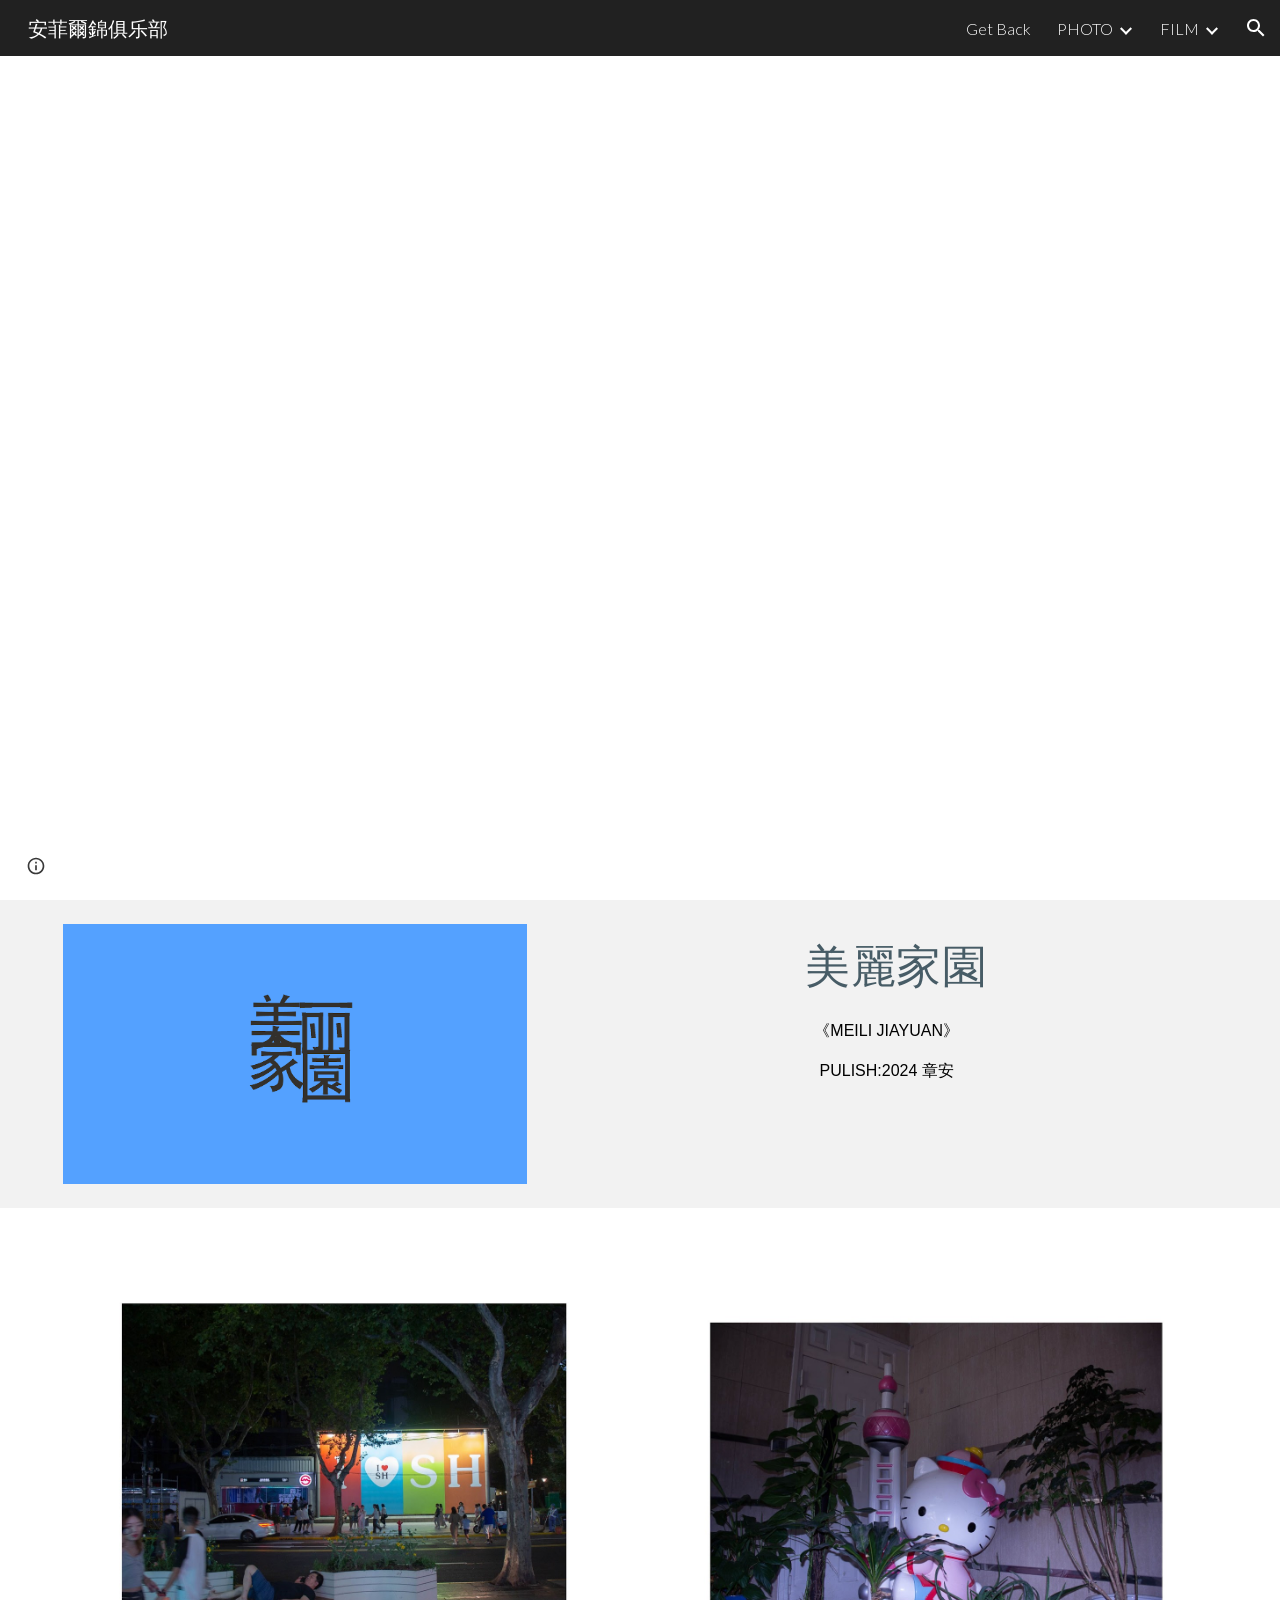
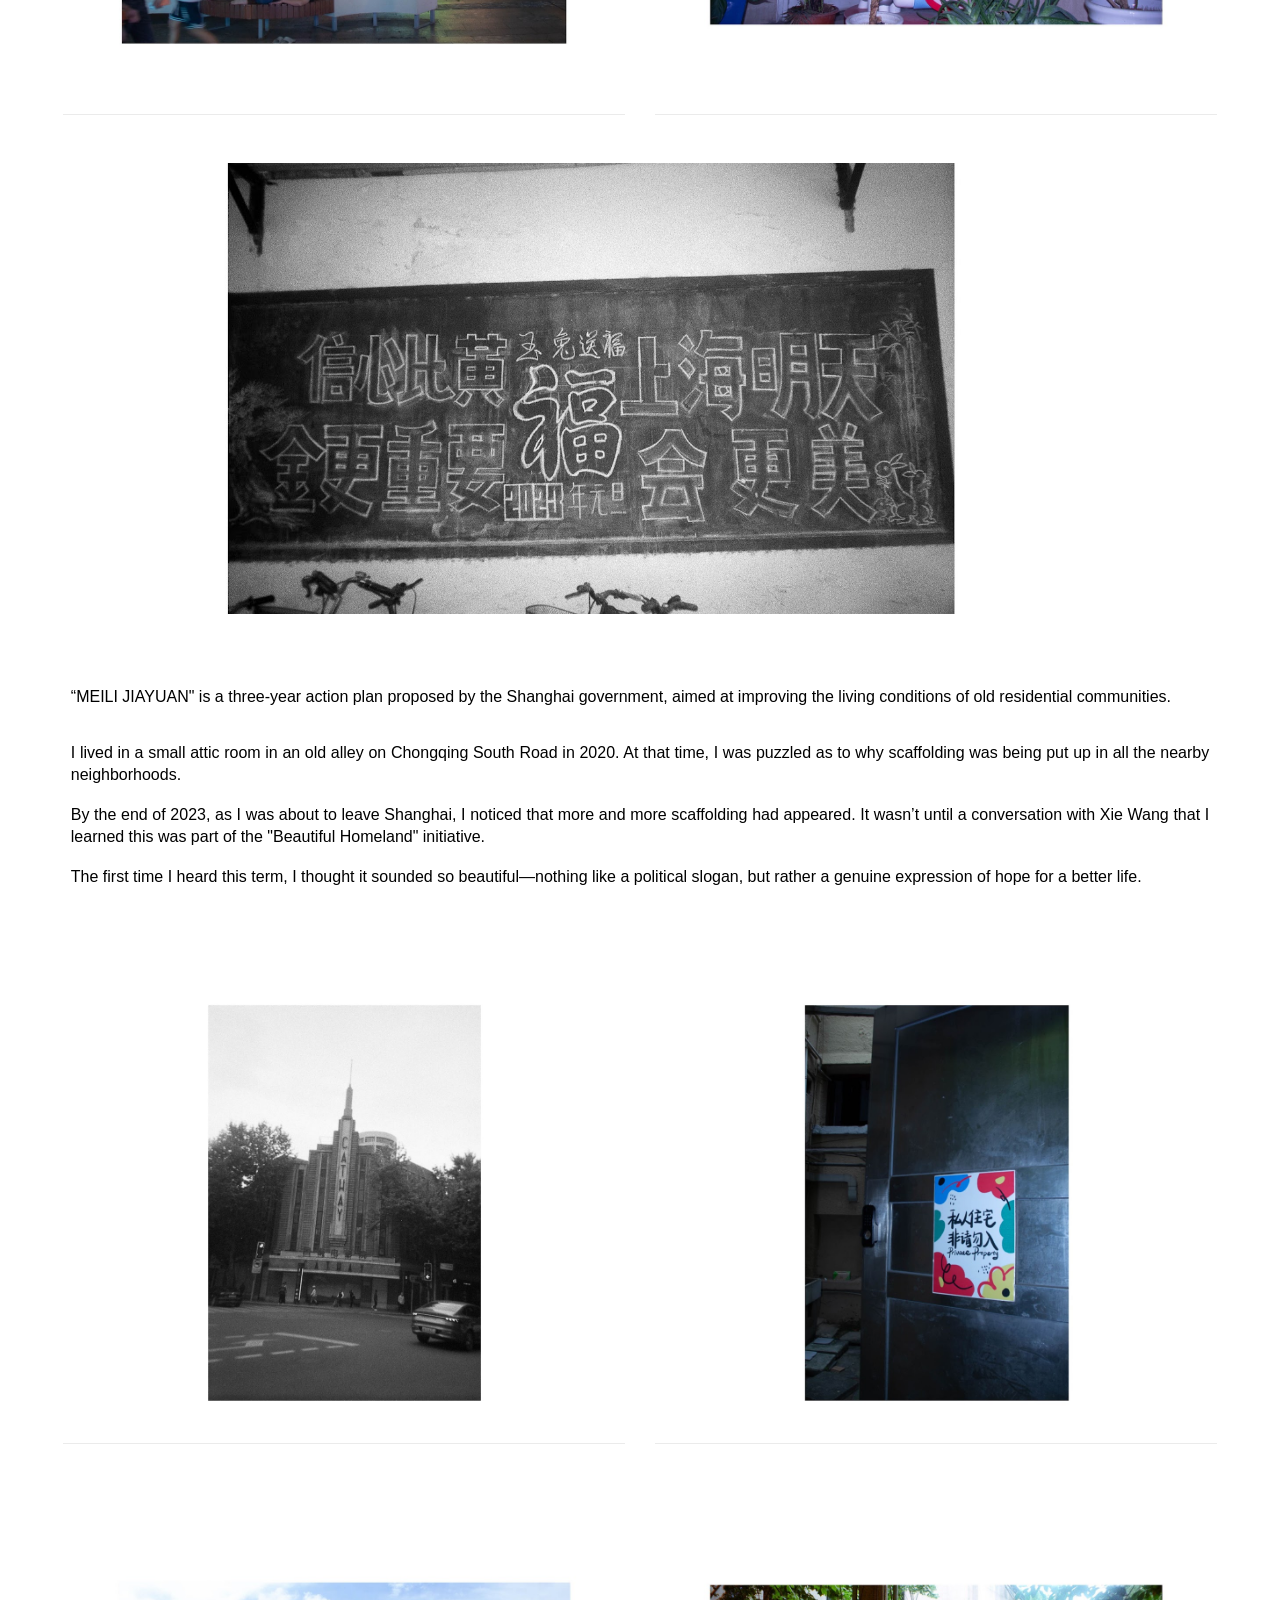
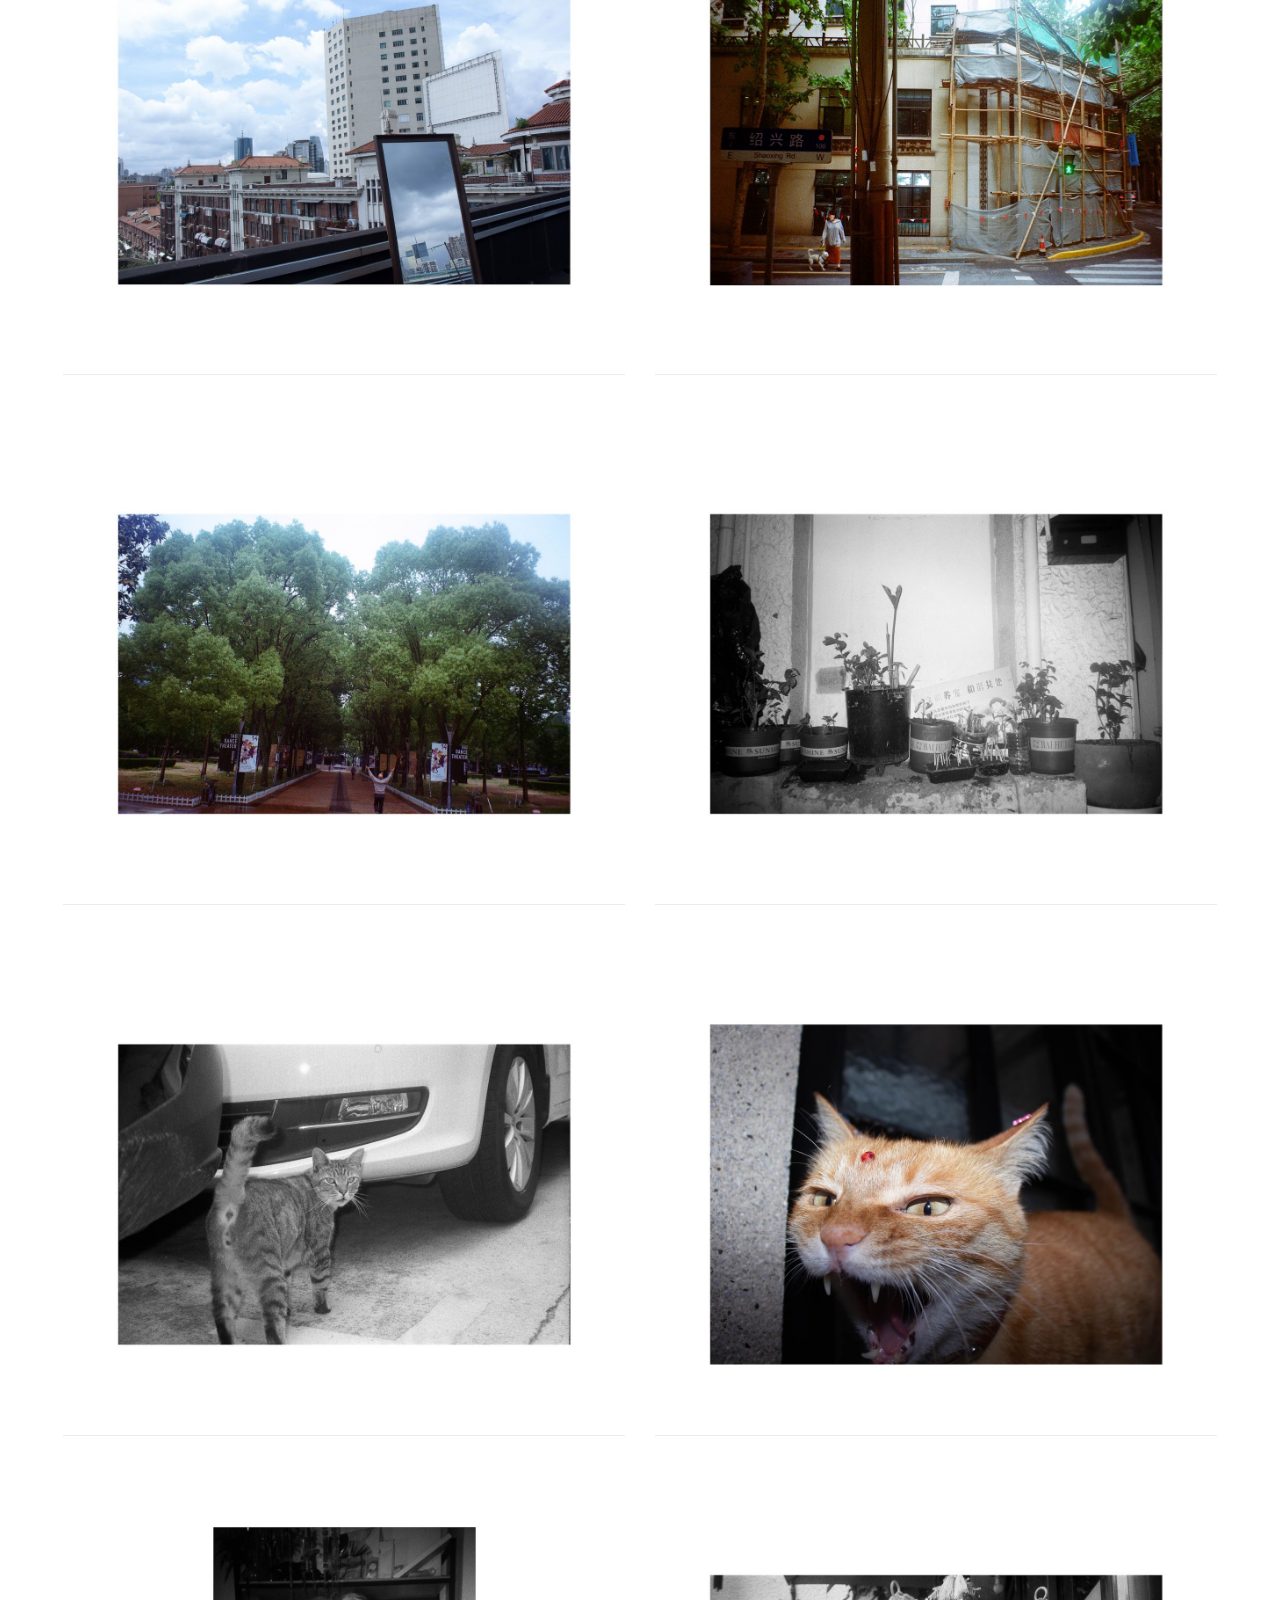
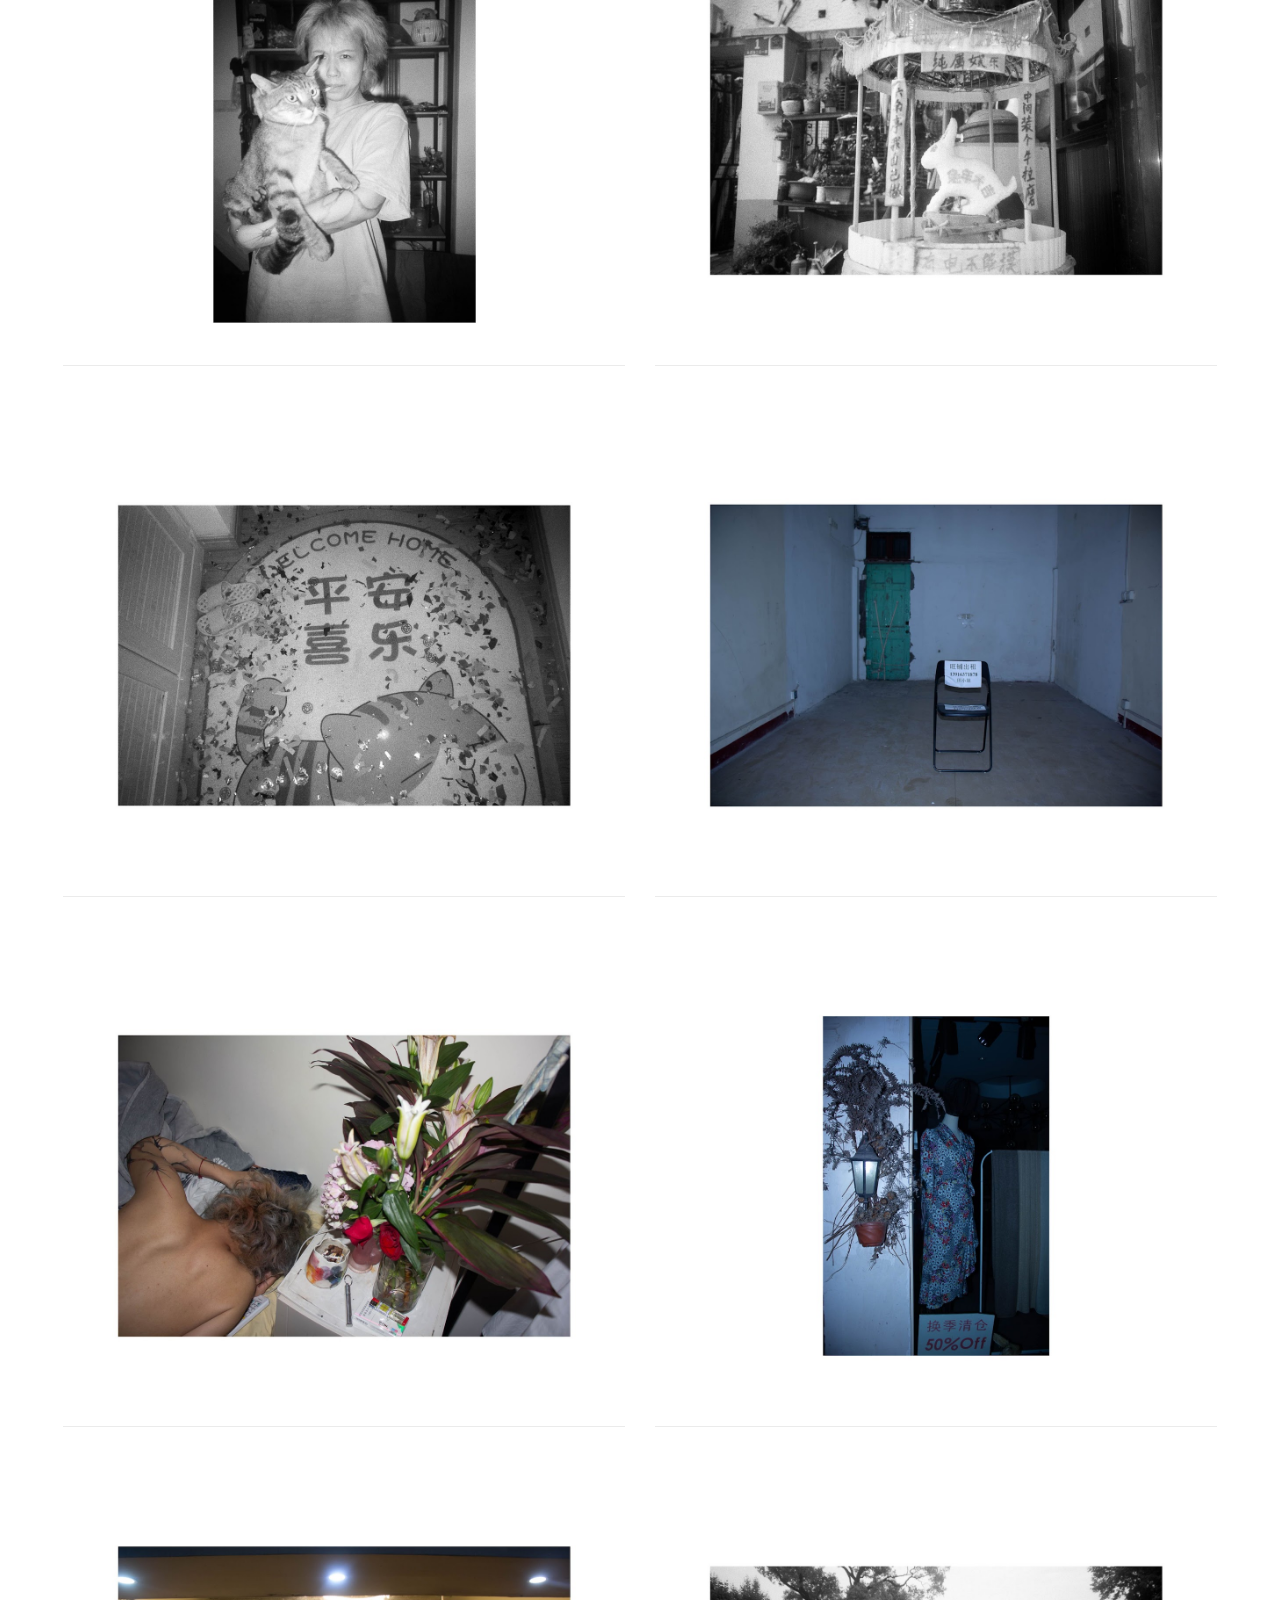
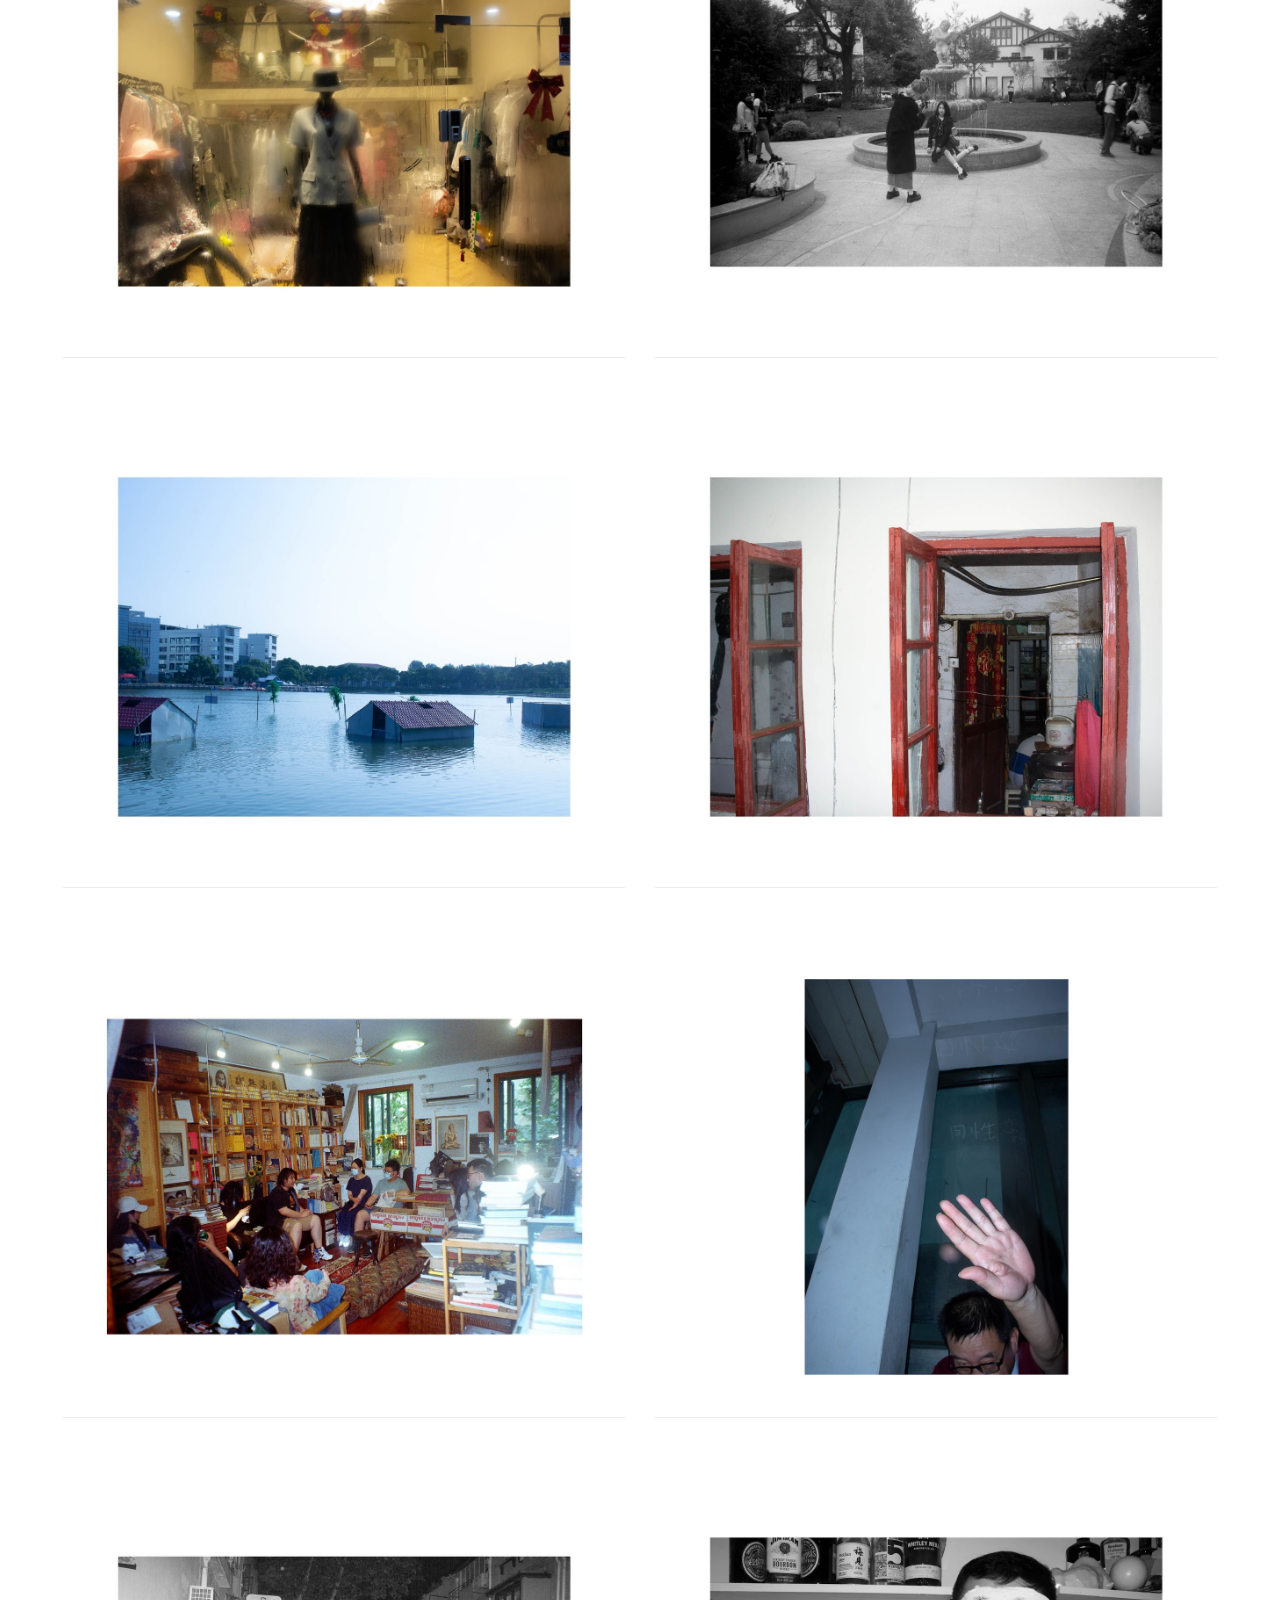
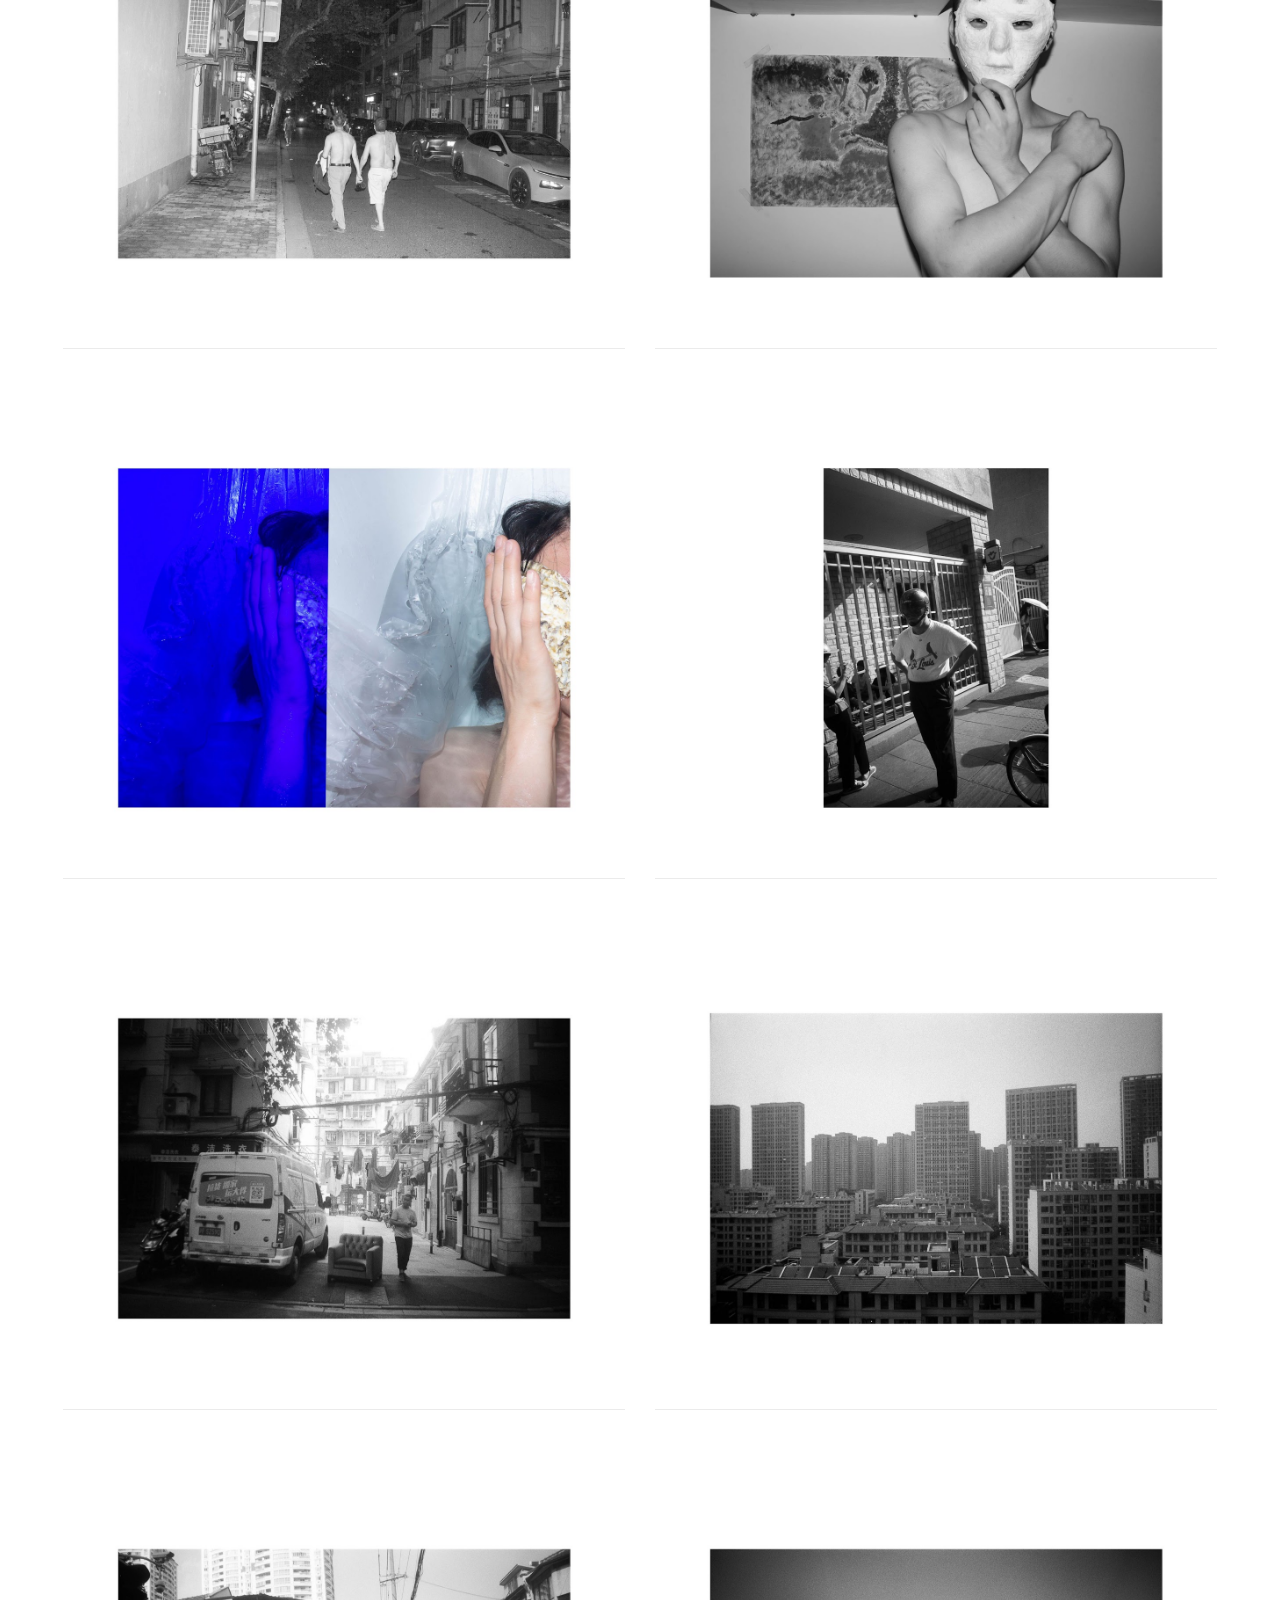
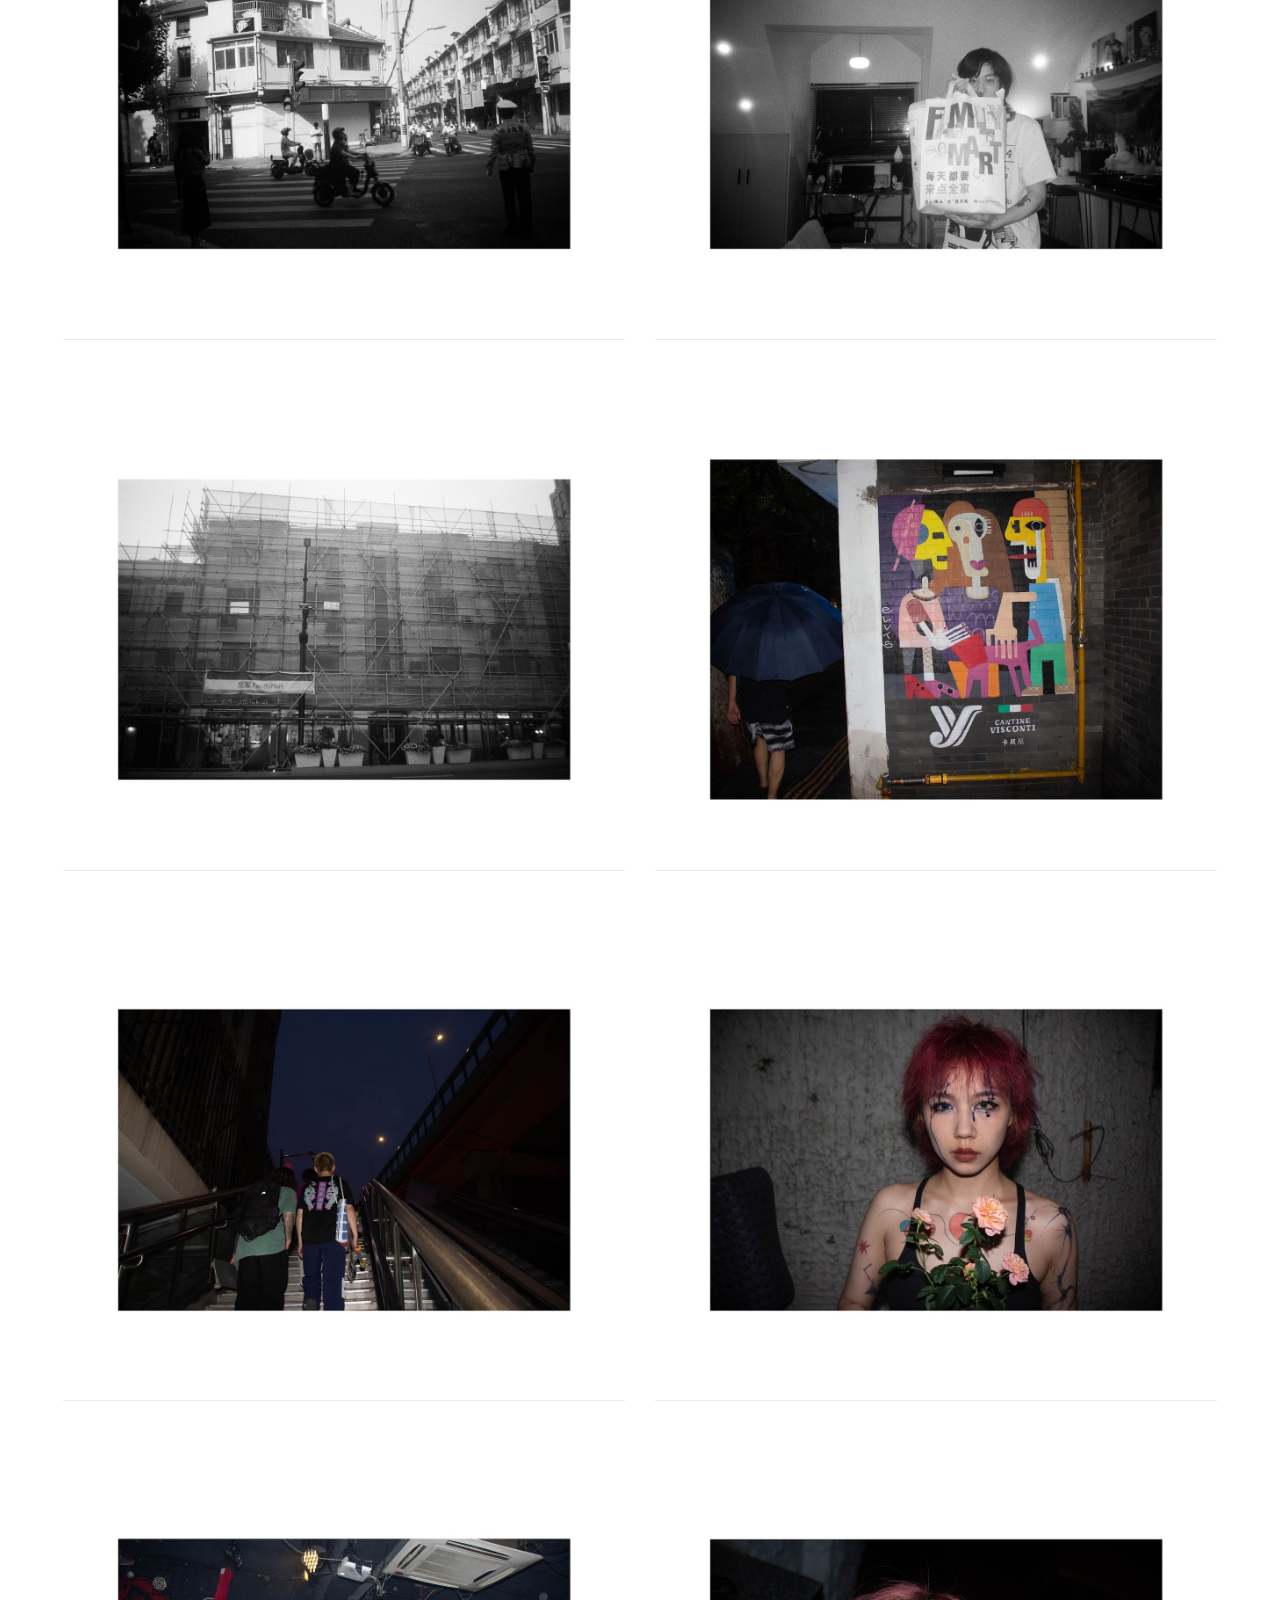
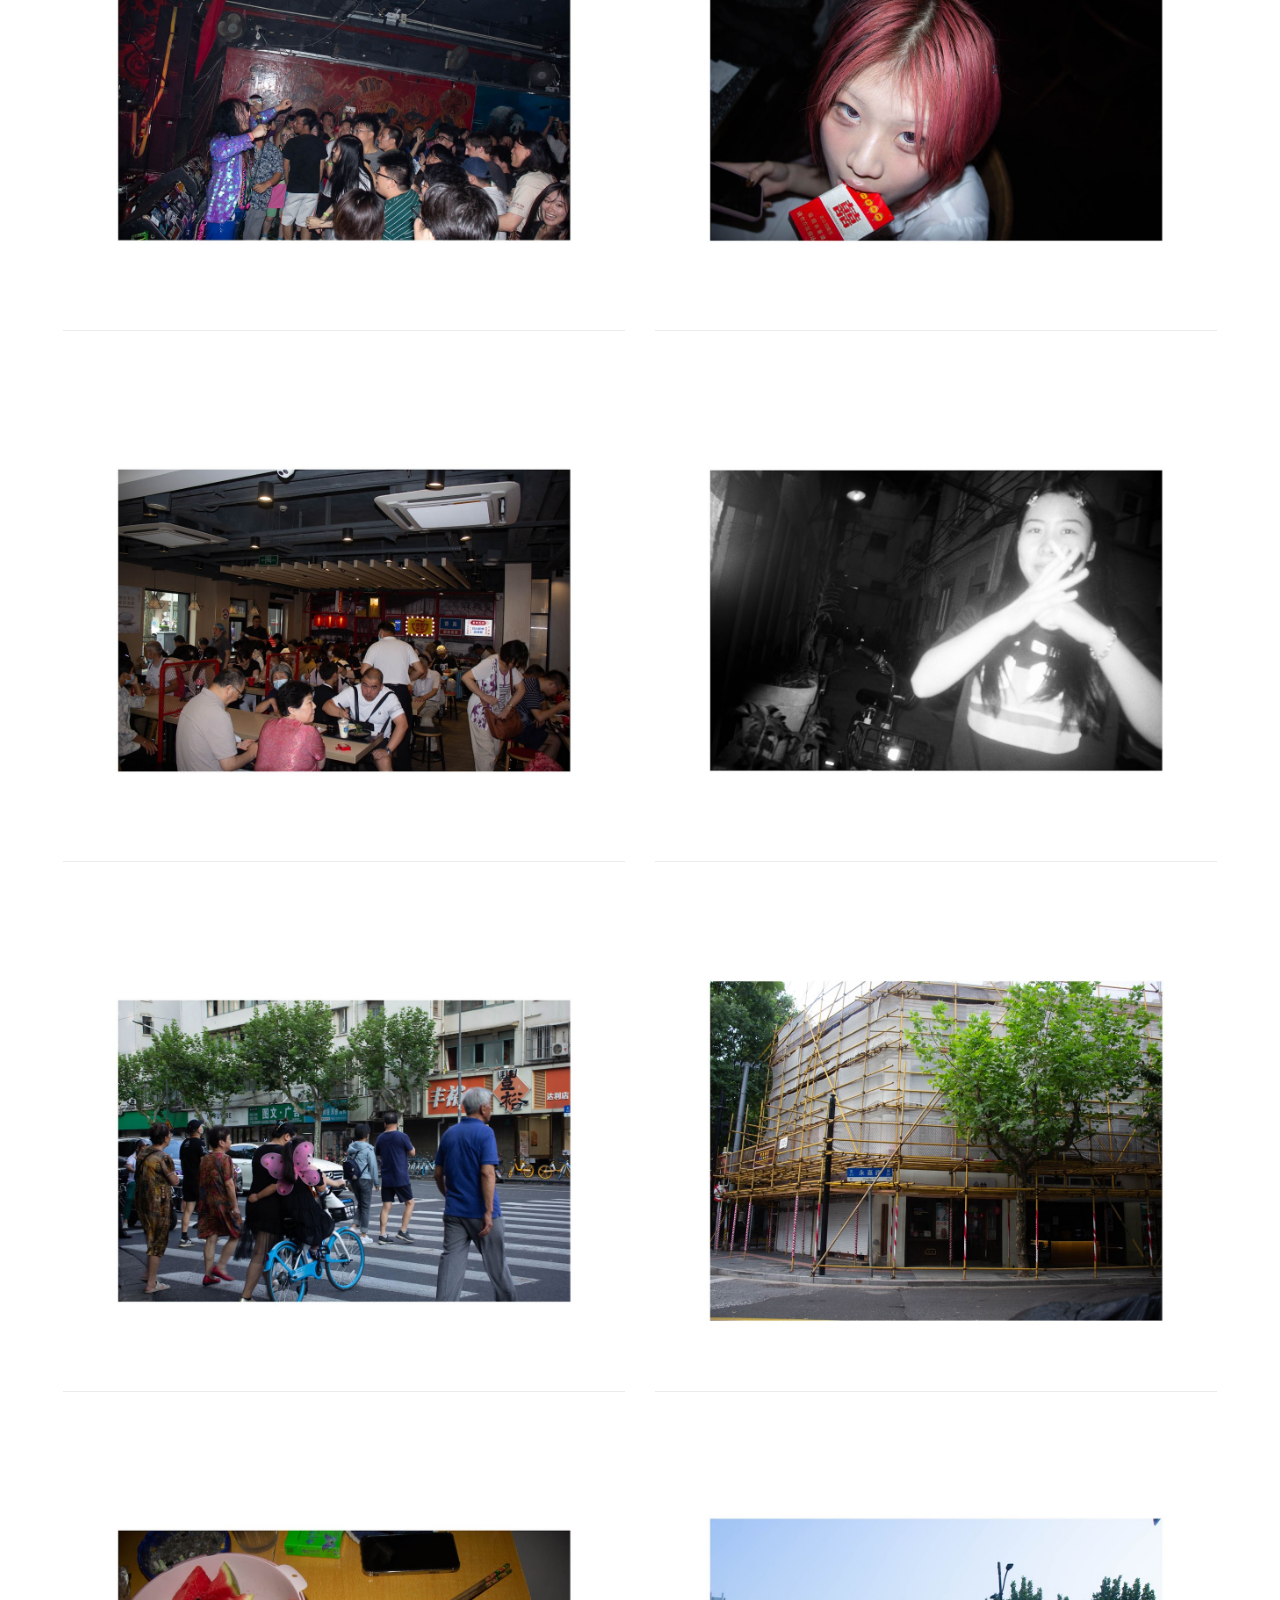
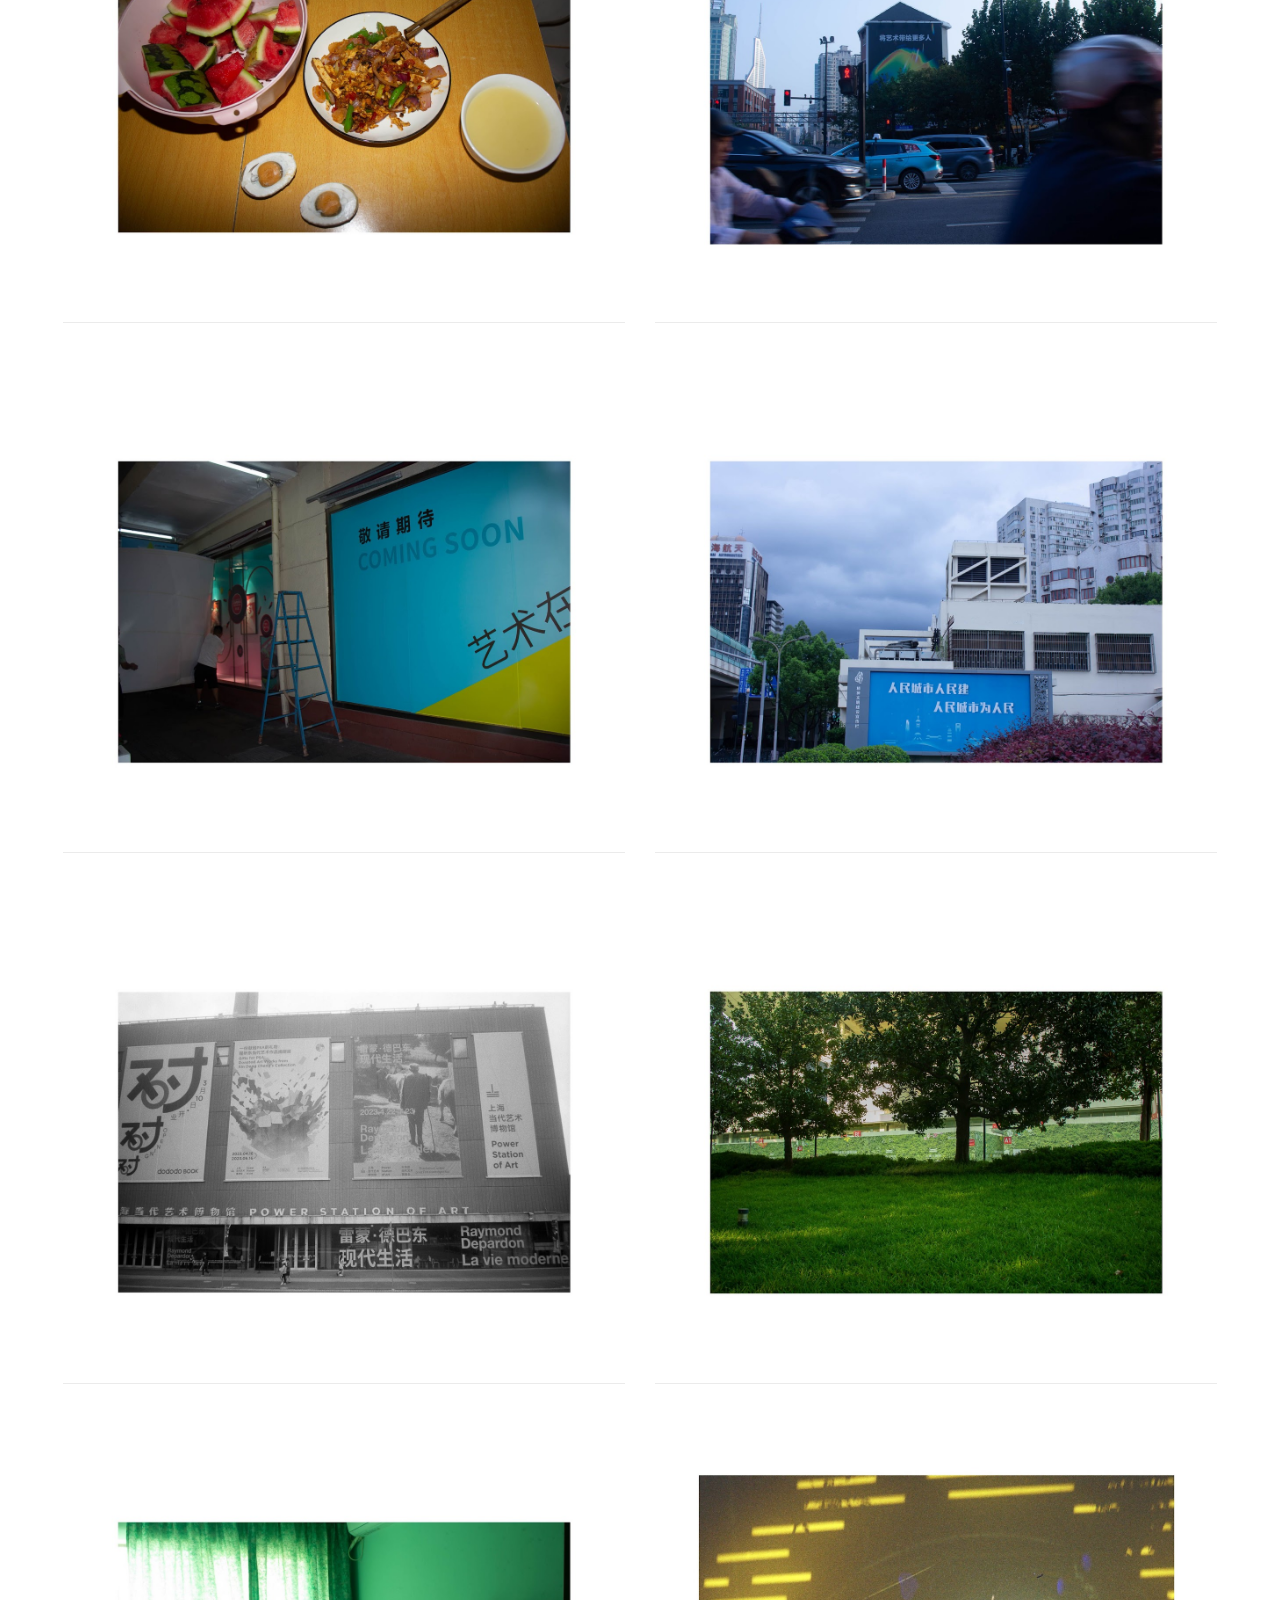
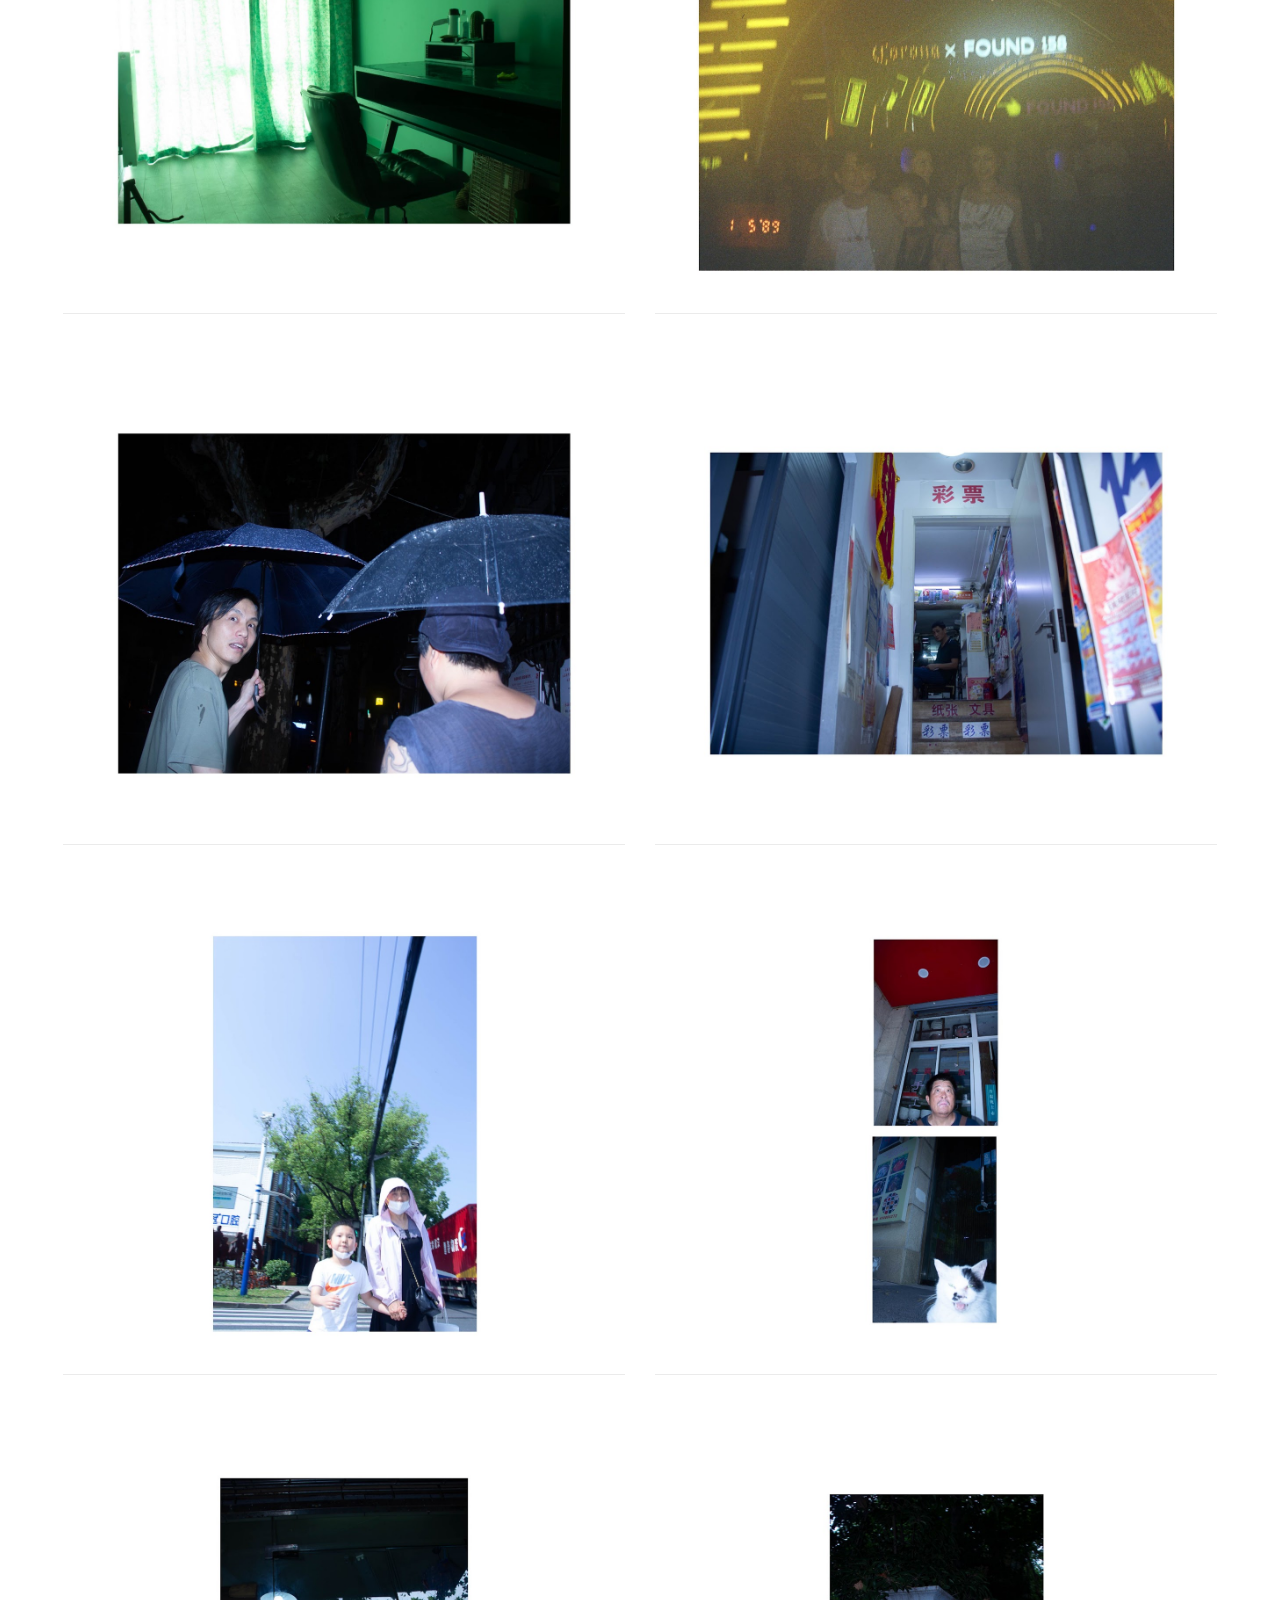
==== photo/meili-jiayuan/index.html @ 5bcd349c "修复 Pages 站内导航跳回旧站" ====
<!DOCTYPE html> <html lang=zh-CN itemscope itemtype=http://schema.org/WebPage data-immersive-translate-page-theme=light style><!--
 Page saved with SingleFile 
 url: https://www.anfilm.club/photo/meili-jiayuan 
 saved date: Thu Aug 20 2026 01:04:23 GMT+0800 (中国标准时间)
--><meta charset=utf-8><meta name=viewport content="width=device-width, initial-scale=1"><meta http-equiv=X-UA-Compatible content="IE=edge"><meta property=og:title content="安菲爾錦俱乐部 - MEILI JIAYUAN"><meta property=og:type content=website><meta property=og:url content=https://www.anfilm.club/photo/meili-jiayuan><meta property=og:description content="  美麗家園
"><meta itemprop=name content="安菲爾錦俱乐部 - MEILI JIAYUAN"><meta itemprop=description content="  美麗家園
"><meta itemprop=url content=https://www.anfilm.club/photo/meili-jiayuan><meta itemprop=thumbnailUrl content="https://lh3.googleusercontent.com/sitesv/[base64]w1280"><meta itemprop=image content="https://lh3.googleusercontent.com/sitesv/[base64]w1280"><meta itemprop=imageUrl content="https://lh3.googleusercontent.com/sitesv/[base64]w1280"><meta property=og:image content="https://lh3.googleusercontent.com/sitesv/[base64]w1280"><style>:root{--sf-img-17: url("assets/image-001-abdf126160b6.svg");--sf-img-19: url("assets/image-002-01525b8c39e8.gif");--sf-img-18: url("assets/image-003-7c32fdfeb51e.svg");--sf-img-13: url("assets/image-004-f206b4b1920a.png")}</style><style>@font-face{font-family:"Lato";font-style:italic;font-weight:300;src:url([data-uri])format("woff2");unicode-range:U+0000-00FF,U+0131,U+0152-0153,U+02BB-02BC,U+02C6,U+02DA,U+02DC,U+0304,U+0308,U+0329,U+2000-206F,U+20AC,U+2122,U+2191,U+2193,U+2212,U+2215,U+FEFF,U+FFFD}@font-face{font-family:"Lato";font-style:italic;font-weight:400;src:url([data-uri])format("woff2");unicode-range:U+0000-00FF,U+0131,U+0152-0153,U+02BB-02BC,U+02C6,U+02DA,U+02DC,U+0304,U+0308,U+0329,U+2000-206F,U+20AC,U+2122,U+2191,U+2193,U+2212,U+2215,U+FEFF,U+FFFD}@font-face{font-family:"Lato";font-style:italic;font-weight:700;src:url([data-uri])format("woff2");unicode-range:U+0000-00FF,U+0131,U+0152-0153,U+02BB-02BC,U+02C6,U+02DA,U+02DC,U+0304,U+0308,U+0329,U+2000-206F,U+20AC,U+2122,U+2191,U+2193,U+2212,U+2215,U+FEFF,U+FFFD}@font-face{font-family:"Lato";font-style:normal;font-weight:300;src:url([data-uri])format("woff2");unicode-range:U+0000-00FF,U+0131,U+0152-0153,U+02BB-02BC,U+02C6,U+02DA,U+02DC,U+0304,U+0308,U+0329,U+2000-206F,U+20AC,U+2122,U+2191,U+2193,U+2212,U+2215,U+FEFF,U+FFFD}@font-face{font-family:"Lato";font-style:normal;font-weight:400;src:url([data-uri])format("woff2");unicode-range:U+0000-00FF,U+0131,U+0152-0153,U+02BB-02BC,U+02C6,U+02DA,U+02DC,U+0304,U+0308,U+0329,U+2000-206F,U+20AC,U+2122,U+2191,U+2193,U+2212,U+2215,U+FEFF,U+FFFD}@font-face{font-family:"Lato";font-style:normal;font-weight:700;src:url([data-uri])format("woff2");unicode-range:U+0000-00FF,U+0131,U+0152-0153,U+02BB-02BC,U+02C6,U+02DA,U+02DC,U+0304,U+0308,U+0329,U+2000-206F,U+20AC,U+2122,U+2191,U+2193,U+2212,U+2215,U+FEFF,U+FFFD}</style><style>@font-face{font-family:"Google Sans";font-style:normal;font-weight:400;src:url([data-uri])format("woff2");unicode-range:U+0001-000C,U+000E-001F,U+007F-009F,U+20DD-20E0,U+20E2-20E4,U+2150-218F,U+2190,U+2192,U+2194-2199,U+21AF,U+21E6-21F0,U+21F3,U+2218-2219,U+2299,U+22C4-22C6,U+2300-243F,U+2440-244A,U+2460-24FF,U+25A0-27BF,U+2800-28FF,U+2921-2922,U+2981,U+29BF,U+29EB,U+2B00-2BFF,U+4DC0-4DFF,U+FFF9-FFFB,U+10140-1018E,U+10190-1019C,U+101A0,U+101D0-101FD,U+102E0-102FB,U+10E60-10E7E,U+1D2C0-1D2D3,U+1D2E0-1D37F,U+1F000-1F0FF,U+1F100-1F1AD,U+1F1E6-1F1FF,U+1F30D-1F30F,U+1F315,U+1F31C,U+1F31E,U+1F320-1F32C,U+1F336,U+1F378,U+1F37D,U+1F382,U+1F393-1F39F,U+1F3A7-1F3A8,U+1F3AC-1F3AF,U+1F3C2,U+1F3C4-1F3C6,U+1F3CA-1F3CE,U+1F3D4-1F3E0,U+1F3ED,U+1F3F1-1F3F3,U+1F3F5-1F3F7,U+1F408,U+1F415,U+1F41F,U+1F426,U+1F43F,U+1F441-1F442,U+1F444,U+1F446-1F449,U+1F44C-1F44E,U+1F453,U+1F46A,U+1F47D,U+1F4A3,U+1F4B0,U+1F4B3,U+1F4B9,U+1F4BB,U+1F4BF,U+1F4C8-1F4CB,U+1F4D6,U+1F4DA,U+1F4DF,U+1F4E3-1F4E6,U+1F4EA-1F4ED,U+1F4F7,U+1F4F9-1F4FB,U+1F4FD-1F4FE,U+1F503,U+1F507-1F50B,U+1F50D,U+1F512-1F513,U+1F53E-1F54A,U+1F54F-1F5FA,U+1F610,U+1F650-1F67F,U+1F687,U+1F68D,U+1F691,U+1F694,U+1F698,U+1F6AD,U+1F6B2,U+1F6B9-1F6BA,U+1F6BC,U+1F6C6-1F6CF,U+1F6D3-1F6D7,U+1F6E0-1F6EA,U+1F6F0-1F6F3,U+1F6F7-1F6FC,U+1F700-1F7FF,U+1F800-1F80B,U+1F810-1F847,U+1F850-1F859,U+1F860-1F887,U+1F890-1F8AD,U+1F8B0-1F8BB,U+1F8C0-1F8C1,U+1F900-1F90B,U+1F93B,U+1F946,U+1F984,U+1F996,U+1F9E9,U+1FA00-1FA6F,U+1FA70-1FA7C,U+1FA80-1FA89,U+1FA8F-1FAC6,U+1FACE-1FADC,U+1FADF-1FAE9,U+1FAF0-1FAF8,U+1FB00-1FBFF}@font-face{font-family:"Google Sans";font-style:normal;font-weight:400;src:url([data-uri])format("woff2");unicode-range:U+0000-00FF,U+0131,U+0152-0153,U+02BB-02BC,U+02C6,U+02DA,U+02DC,U+0304,U+0308,U+0329,U+2000-206F,U+20AC,U+2122,U+2191,U+2193,U+2212,U+2215,U+FEFF,U+FFFD}@font-face{font-family:"Google Sans";font-style:normal;font-weight:500;src:url([data-uri])format("woff2");unicode-range:U+0001-000C,U+000E-001F,U+007F-009F,U+20DD-20E0,U+20E2-20E4,U+2150-218F,U+2190,U+2192,U+2194-2199,U+21AF,U+21E6-21F0,U+21F3,U+2218-2219,U+2299,U+22C4-22C6,U+2300-243F,U+2440-244A,U+2460-24FF,U+25A0-27BF,U+2800-28FF,U+2921-2922,U+2981,U+29BF,U+29EB,U+2B00-2BFF,U+4DC0-4DFF,U+FFF9-FFFB,U+10140-1018E,U+10190-1019C,U+101A0,U+101D0-101FD,U+102E0-102FB,U+10E60-10E7E,U+1D2C0-1D2D3,U+1D2E0-1D37F,U+1F000-1F0FF,U+1F100-1F1AD,U+1F1E6-1F1FF,U+1F30D-1F30F,U+1F315,U+1F31C,U+1F31E,U+1F320-1F32C,U+1F336,U+1F378,U+1F37D,U+1F382,U+1F393-1F39F,U+1F3A7-1F3A8,U+1F3AC-1F3AF,U+1F3C2,U+1F3C4-1F3C6,U+1F3CA-1F3CE,U+1F3D4-1F3E0,U+1F3ED,U+1F3F1-1F3F3,U+1F3F5-1F3F7,U+1F408,U+1F415,U+1F41F,U+1F426,U+1F43F,U+1F441-1F442,U+1F444,U+1F446-1F449,U+1F44C-1F44E,U+1F453,U+1F46A,U+1F47D,U+1F4A3,U+1F4B0,U+1F4B3,U+1F4B9,U+1F4BB,U+1F4BF,U+1F4C8-1F4CB,U+1F4D6,U+1F4DA,U+1F4DF,U+1F4E3-1F4E6,U+1F4EA-1F4ED,U+1F4F7,U+1F4F9-1F4FB,U+1F4FD-1F4FE,U+1F503,U+1F507-1F50B,U+1F50D,U+1F512-1F513,U+1F53E-1F54A,U+1F54F-1F5FA,U+1F610,U+1F650-1F67F,U+1F687,U+1F68D,U+1F691,U+1F694,U+1F698,U+1F6AD,U+1F6B2,U+1F6B9-1F6BA,U+1F6BC,U+1F6C6-1F6CF,U+1F6D3-1F6D7,U+1F6E0-1F6EA,U+1F6F0-1F6F3,U+1F6F7-1F6FC,U+1F700-1F7FF,U+1F800-1F80B,U+1F810-1F847,U+1F850-1F859,U+1F860-1F887,U+1F890-1F8AD,U+1F8B0-1F8BB,U+1F8C0-1F8C1,U+1F900-1F90B,U+1F93B,U+1F946,U+1F984,U+1F996,U+1F9E9,U+1FA00-1FA6F,U+1FA70-1FA7C,U+1FA80-1FA89,U+1FA8F-1FAC6,U+1FACE-1FADC,U+1FADF-1FAE9,U+1FAF0-1FAF8,U+1FB00-1FBFF}@font-face{font-family:"Google Sans";font-style:normal;font-weight:500;src:url([data-uri])format("woff2");unicode-range:U+0000-00FF,U+0131,U+0152-0153,U+02BB-02BC,U+02C6,U+02DA,U+02DC,U+0304,U+0308,U+0329,U+2000-206F,U+20AC,U+2122,U+2191,U+2193,U+2212,U+2215,U+FEFF,U+FFFD}@font-face{font-family:"Roboto";font-style:normal;font-weight:300;font-stretch:100%;src:url([data-uri])format("woff2");unicode-range:U+0001-000C,U+000E-001F,U+007F-009F,U+20DD-20E0,U+20E2-20E4,U+2150-218F,U+2190,U+2192,U+2194-2199,U+21AF,U+21E6-21F0,U+21F3,U+2218-2219,U+2299,U+22C4-22C6,U+2300-243F,U+2440-244A,U+2460-24FF,U+25A0-27BF,U+2800-28FF,U+2921-2922,U+2981,U+29BF,U+29EB,U+2B00-2BFF,U+4DC0-4DFF,U+FFF9-FFFB,U+10140-1018E,U+10190-1019C,U+101A0,U+101D0-101FD,U+102E0-102FB,U+10E60-10E7E,U+1D2C0-1D2D3,U+1D2E0-1D37F,U+1F000-1F0FF,U+1F100-1F1AD,U+1F1E6-1F1FF,U+1F30D-1F30F,U+1F315,U+1F31C,U+1F31E,U+1F320-1F32C,U+1F336,U+1F378,U+1F37D,U+1F382,U+1F393-1F39F,U+1F3A7-1F3A8,U+1F3AC-1F3AF,U+1F3C2,U+1F3C4-1F3C6,U+1F3CA-1F3CE,U+1F3D4-1F3E0,U+1F3ED,U+1F3F1-1F3F3,U+1F3F5-1F3F7,U+1F408,U+1F415,U+1F41F,U+1F426,U+1F43F,U+1F441-1F442,U+1F444,U+1F446-1F449,U+1F44C-1F44E,U+1F453,U+1F46A,U+1F47D,U+1F4A3,U+1F4B0,U+1F4B3,U+1F4B9,U+1F4BB,U+1F4BF,U+1F4C8-1F4CB,U+1F4D6,U+1F4DA,U+1F4DF,U+1F4E3-1F4E6,U+1F4EA-1F4ED,U+1F4F7,U+1F4F9-1F4FB,U+1F4FD-1F4FE,U+1F503,U+1F507-1F50B,U+1F50D,U+1F512-1F513,U+1F53E-1F54A,U+1F54F-1F5FA,U+1F610,U+1F650-1F67F,U+1F687,U+1F68D,U+1F691,U+1F694,U+1F698,U+1F6AD,U+1F6B2,U+1F6B9-1F6BA,U+1F6BC,U+1F6C6-1F6CF,U+1F6D3-1F6D7,U+1F6E0-1F6EA,U+1F6F0-1F6F3,U+1F6F7-1F6FC,U+1F700-1F7FF,U+1F800-1F80B,U+1F810-1F847,U+1F850-1F859,U+1F860-1F887,U+1F890-1F8AD,U+1F8B0-1F8BB,U+1F8C0-1F8C1,U+1F900-1F90B,U+1F93B,U+1F946,U+1F984,U+1F996,U+1F9E9,U+1FA00-1FA6F,U+1FA70-1FA7C,U+1FA80-1FA89,U+1FA8F-1FAC6,U+1FACE-1FADC,U+1FADF-1FAE9,U+1FAF0-1FAF8,U+1FB00-1FBFF}@font-face{font-family:"Roboto";font-style:normal;font-weight:300;font-stretch:100%;src:url([data-uri])format("woff2");unicode-range:U+0000-00FF,U+0131,U+0152-0153,U+02BB-02BC,U+02C6,U+02DA,U+02DC,U+0304,U+0308,U+0329,U+2000-206F,U+20AC,U+2122,U+2191,U+2193,U+2212,U+2215,U+FEFF,U+FFFD}@font-face{font-family:"Roboto";font-style:normal;font-weight:400;font-stretch:100%;src:url([data-uri])format("woff2");unicode-range:U+0001-000C,U+000E-001F,U+007F-009F,U+20DD-20E0,U+20E2-20E4,U+2150-218F,U+2190,U+2192,U+2194-2199,U+21AF,U+21E6-21F0,U+21F3,U+2218-2219,U+2299,U+22C4-22C6,U+2300-243F,U+2440-244A,U+2460-24FF,U+25A0-27BF,U+2800-28FF,U+2921-2922,U+2981,U+29BF,U+29EB,U+2B00-2BFF,U+4DC0-4DFF,U+FFF9-FFFB,U+10140-1018E,U+10190-1019C,U+101A0,U+101D0-101FD,U+102E0-102FB,U+10E60-10E7E,U+1D2C0-1D2D3,U+1D2E0-1D37F,U+1F000-1F0FF,U+1F100-1F1AD,U+1F1E6-1F1FF,U+1F30D-1F30F,U+1F315,U+1F31C,U+1F31E,U+1F320-1F32C,U+1F336,U+1F378,U+1F37D,U+1F382,U+1F393-1F39F,U+1F3A7-1F3A8,U+1F3AC-1F3AF,U+1F3C2,U+1F3C4-1F3C6,U+1F3CA-1F3CE,U+1F3D4-1F3E0,U+1F3ED,U+1F3F1-1F3F3,U+1F3F5-1F3F7,U+1F408,U+1F415,U+1F41F,U+1F426,U+1F43F,U+1F441-1F442,U+1F444,U+1F446-1F449,U+1F44C-1F44E,U+1F453,U+1F46A,U+1F47D,U+1F4A3,U+1F4B0,U+1F4B3,U+1F4B9,U+1F4BB,U+1F4BF,U+1F4C8-1F4CB,U+1F4D6,U+1F4DA,U+1F4DF,U+1F4E3-1F4E6,U+1F4EA-1F4ED,U+1F4F7,U+1F4F9-1F4FB,U+1F4FD-1F4FE,U+1F503,U+1F507-1F50B,U+1F50D,U+1F512-1F513,U+1F53E-1F54A,U+1F54F-1F5FA,U+1F610,U+1F650-1F67F,U+1F687,U+1F68D,U+1F691,U+1F694,U+1F698,U+1F6AD,U+1F6B2,U+1F6B9-1F6BA,U+1F6BC,U+1F6C6-1F6CF,U+1F6D3-1F6D7,U+1F6E0-1F6EA,U+1F6F0-1F6F3,U+1F6F7-1F6FC,U+1F700-1F7FF,U+1F800-1F80B,U+1F810-1F847,U+1F850-1F859,U+1F860-1F887,U+1F890-1F8AD,U+1F8B0-1F8BB,U+1F8C0-1F8C1,U+1F900-1F90B,U+1F93B,U+1F946,U+1F984,U+1F996,U+1F9E9,U+1FA00-1FA6F,U+1FA70-1FA7C,U+1FA80-1FA89,U+1FA8F-1FAC6,U+1FACE-1FADC,U+1FADF-1FAE9,U+1FAF0-1FAF8,U+1FB00-1FBFF}@font-face{font-family:"Roboto";font-style:normal;font-weight:400;font-stretch:100%;src:url([data-uri])format("woff2");unicode-range:U+0000-00FF,U+0131,U+0152-0153,U+02BB-02BC,U+02C6,U+02DA,U+02DC,U+0304,U+0308,U+0329,U+2000-206F,U+20AC,U+2122,U+2191,U+2193,U+2212,U+2215,U+FEFF,U+FFFD}@font-face{font-family:"Roboto";font-style:normal;font-weight:500;font-stretch:100%;src:url([data-uri])format("woff2");unicode-range:U+0001-000C,U+000E-001F,U+007F-009F,U+20DD-20E0,U+20E2-20E4,U+2150-218F,U+2190,U+2192,U+2194-2199,U+21AF,U+21E6-21F0,U+21F3,U+2218-2219,U+2299,U+22C4-22C6,U+2300-243F,U+2440-244A,U+2460-24FF,U+25A0-27BF,U+2800-28FF,U+2921-2922,U+2981,U+29BF,U+29EB,U+2B00-2BFF,U+4DC0-4DFF,U+FFF9-FFFB,U+10140-1018E,U+10190-1019C,U+101A0,U+101D0-101FD,U+102E0-102FB,U+10E60-10E7E,U+1D2C0-1D2D3,U+1D2E0-1D37F,U+1F000-1F0FF,U+1F100-1F1AD,U+1F1E6-1F1FF,U+1F30D-1F30F,U+1F315,U+1F31C,U+1F31E,U+1F320-1F32C,U+1F336,U+1F378,U+1F37D,U+1F382,U+1F393-1F39F,U+1F3A7-1F3A8,U+1F3AC-1F3AF,U+1F3C2,U+1F3C4-1F3C6,U+1F3CA-1F3CE,U+1F3D4-1F3E0,U+1F3ED,U+1F3F1-1F3F3,U+1F3F5-1F3F7,U+1F408,U+1F415,U+1F41F,U+1F426,U+1F43F,U+1F441-1F442,U+1F444,U+1F446-1F449,U+1F44C-1F44E,U+1F453,U+1F46A,U+1F47D,U+1F4A3,U+1F4B0,U+1F4B3,U+1F4B9,U+1F4BB,U+1F4BF,U+1F4C8-1F4CB,U+1F4D6,U+1F4DA,U+1F4DF,U+1F4E3-1F4E6,U+1F4EA-1F4ED,U+1F4F7,U+1F4F9-1F4FB,U+1F4FD-1F4FE,U+1F503,U+1F507-1F50B,U+1F50D,U+1F512-1F513,U+1F53E-1F54A,U+1F54F-1F5FA,U+1F610,U+1F650-1F67F,U+1F687,U+1F68D,U+1F691,U+1F694,U+1F698,U+1F6AD,U+1F6B2,U+1F6B9-1F6BA,U+1F6BC,U+1F6C6-1F6CF,U+1F6D3-1F6D7,U+1F6E0-1F6EA,U+1F6F0-1F6F3,U+1F6F7-1F6FC,U+1F700-1F7FF,U+1F800-1F80B,U+1F810-1F847,U+1F850-1F859,U+1F860-1F887,U+1F890-1F8AD,U+1F8B0-1F8BB,U+1F8C0-1F8C1,U+1F900-1F90B,U+1F93B,U+1F946,U+1F984,U+1F996,U+1F9E9,U+1FA00-1FA6F,U+1FA70-1FA7C,U+1FA80-1FA89,U+1FA8F-1FAC6,U+1FACE-1FADC,U+1FADF-1FAE9,U+1FAF0-1FAF8,U+1FB00-1FBFF}@font-face{font-family:"Roboto";font-style:normal;font-weight:500;font-stretch:100%;src:url([data-uri])format("woff2");unicode-range:U+0000-00FF,U+0131,U+0152-0153,U+02BB-02BC,U+02C6,U+02DA,U+02DC,U+0304,U+0308,U+0329,U+2000-206F,U+20AC,U+2122,U+2191,U+2193,U+2212,U+2215,U+FEFF,U+FFFD}@font-face{font-family:"Roboto";font-style:normal;font-weight:700;font-stretch:100%;src:url([data-uri])format("woff2");unicode-range:U+0001-000C,U+000E-001F,U+007F-009F,U+20DD-20E0,U+20E2-20E4,U+2150-218F,U+2190,U+2192,U+2194-2199,U+21AF,U+21E6-21F0,U+21F3,U+2218-2219,U+2299,U+22C4-22C6,U+2300-243F,U+2440-244A,U+2460-24FF,U+25A0-27BF,U+2800-28FF,U+2921-2922,U+2981,U+29BF,U+29EB,U+2B00-2BFF,U+4DC0-4DFF,U+FFF9-FFFB,U+10140-1018E,U+10190-1019C,U+101A0,U+101D0-101FD,U+102E0-102FB,U+10E60-10E7E,U+1D2C0-1D2D3,U+1D2E0-1D37F,U+1F000-1F0FF,U+1F100-1F1AD,U+1F1E6-1F1FF,U+1F30D-1F30F,U+1F315,U+1F31C,U+1F31E,U+1F320-1F32C,U+1F336,U+1F378,U+1F37D,U+1F382,U+1F393-1F39F,U+1F3A7-1F3A8,U+1F3AC-1F3AF,U+1F3C2,U+1F3C4-1F3C6,U+1F3CA-1F3CE,U+1F3D4-1F3E0,U+1F3ED,U+1F3F1-1F3F3,U+1F3F5-1F3F7,U+1F408,U+1F415,U+1F41F,U+1F426,U+1F43F,U+1F441-1F442,U+1F444,U+1F446-1F449,U+1F44C-1F44E,U+1F453,U+1F46A,U+1F47D,U+1F4A3,U+1F4B0,U+1F4B3,U+1F4B9,U+1F4BB,U+1F4BF,U+1F4C8-1F4CB,U+1F4D6,U+1F4DA,U+1F4DF,U+1F4E3-1F4E6,U+1F4EA-1F4ED,U+1F4F7,U+1F4F9-1F4FB,U+1F4FD-1F4FE,U+1F503,U+1F507-1F50B,U+1F50D,U+1F512-1F513,U+1F53E-1F54A,U+1F54F-1F5FA,U+1F610,U+1F650-1F67F,U+1F687,U+1F68D,U+1F691,U+1F694,U+1F698,U+1F6AD,U+1F6B2,U+1F6B9-1F6BA,U+1F6BC,U+1F6C6-1F6CF,U+1F6D3-1F6D7,U+1F6E0-1F6EA,U+1F6F0-1F6F3,U+1F6F7-1F6FC,U+1F700-1F7FF,U+1F800-1F80B,U+1F810-1F847,U+1F850-1F859,U+1F860-1F887,U+1F890-1F8AD,U+1F8B0-1F8BB,U+1F8C0-1F8C1,U+1F900-1F90B,U+1F93B,U+1F946,U+1F984,U+1F996,U+1F9E9,U+1FA00-1FA6F,U+1FA70-1FA7C,U+1FA80-1FA89,U+1FA8F-1FAC6,U+1FACE-1FADC,U+1FADF-1FAE9,U+1FAF0-1FAF8,U+1FB00-1FBFF}@font-face{font-family:"Roboto";font-style:normal;font-weight:700;font-stretch:100%;src:url([data-uri])format("woff2");unicode-range:U+0000-00FF,U+0131,U+0152-0153,U+02BB-02BC,U+02C6,U+02DA,U+02DC,U+0304,U+0308,U+0329,U+2000-206F,U+20AC,U+2122,U+2191,U+2193,U+2212,U+2215,U+FEFF,U+FFFD}@font-face{font-family:"Source Code Pro";font-style:normal;font-weight:400;src:url([data-uri])format("woff2");unicode-range:U+0000-00FF,U+0131,U+0152-0153,U+02BB-02BC,U+02C6,U+02DA,U+02DC,U+0304,U+0308,U+0329,U+2000-206F,U+20AC,U+2122,U+2191,U+2193,U+2212,U+2215,U+FEFF,U+FFFD}@font-face{font-family:"Source Code Pro";font-style:normal;font-weight:700;src:url([data-uri])format("woff2");unicode-range:U+0000-00FF,U+0131,U+0152-0153,U+02BB-02BC,U+02C6,U+02DA,U+02DC,U+0304,U+0308,U+0329,U+2000-206F,U+20AC,U+2122,U+2191,U+2193,U+2212,U+2215,U+FEFF,U+FFFD}</style><style>@font-face{font-family:"Roboto";font-style:italic;font-weight:400;font-stretch:100%;src:url([data-uri])format("woff2");unicode-range:U+0001-000C,U+000E-001F,U+007F-009F,U+20DD-20E0,U+20E2-20E4,U+2150-218F,U+2190,U+2192,U+2194-2199,U+21AF,U+21E6-21F0,U+21F3,U+2218-2219,U+2299,U+22C4-22C6,U+2300-243F,U+2440-244A,U+2460-24FF,U+25A0-27BF,U+2800-28FF,U+2921-2922,U+2981,U+29BF,U+29EB,U+2B00-2BFF,U+4DC0-4DFF,U+FFF9-FFFB,U+10140-1018E,U+10190-1019C,U+101A0,U+101D0-101FD,U+102E0-102FB,U+10E60-10E7E,U+1D2C0-1D2D3,U+1D2E0-1D37F,U+1F000-1F0FF,U+1F100-1F1AD,U+1F1E6-1F1FF,U+1F30D-1F30F,U+1F315,U+1F31C,U+1F31E,U+1F320-1F32C,U+1F336,U+1F378,U+1F37D,U+1F382,U+1F393-1F39F,U+1F3A7-1F3A8,U+1F3AC-1F3AF,U+1F3C2,U+1F3C4-1F3C6,U+1F3CA-1F3CE,U+1F3D4-1F3E0,U+1F3ED,U+1F3F1-1F3F3,U+1F3F5-1F3F7,U+1F408,U+1F415,U+1F41F,U+1F426,U+1F43F,U+1F441-1F442,U+1F444,U+1F446-1F449,U+1F44C-1F44E,U+1F453,U+1F46A,U+1F47D,U+1F4A3,U+1F4B0,U+1F4B3,U+1F4B9,U+1F4BB,U+1F4BF,U+1F4C8-1F4CB,U+1F4D6,U+1F4DA,U+1F4DF,U+1F4E3-1F4E6,U+1F4EA-1F4ED,U+1F4F7,U+1F4F9-1F4FB,U+1F4FD-1F4FE,U+1F503,U+1F507-1F50B,U+1F50D,U+1F512-1F513,U+1F53E-1F54A,U+1F54F-1F5FA,U+1F610,U+1F650-1F67F,U+1F687,U+1F68D,U+1F691,U+1F694,U+1F698,U+1F6AD,U+1F6B2,U+1F6B9-1F6BA,U+1F6BC,U+1F6C6-1F6CF,U+1F6D3-1F6D7,U+1F6E0-1F6EA,U+1F6F0-1F6F3,U+1F6F7-1F6FC,U+1F700-1F7FF,U+1F800-1F80B,U+1F810-1F847,U+1F850-1F859,U+1F860-1F887,U+1F890-1F8AD,U+1F8B0-1F8BB,U+1F8C0-1F8C1,U+1F900-1F90B,U+1F93B,U+1F946,U+1F984,U+1F996,U+1F9E9,U+1FA00-1FA6F,U+1FA70-1FA7C,U+1FA80-1FA89,U+1FA8F-1FAC6,U+1FACE-1FADC,U+1FADF-1FAE9,U+1FAF0-1FAF8,U+1FB00-1FBFF}@font-face{font-family:"Roboto";font-style:italic;font-weight:400;font-stretch:100%;src:url([data-uri])format("woff2");unicode-range:U+0000-00FF,U+0131,U+0152-0153,U+02BB-02BC,U+02C6,U+02DA,U+02DC,U+0304,U+0308,U+0329,U+2000-206F,U+20AC,U+2122,U+2191,U+2193,U+2212,U+2215,U+FEFF,U+FFFD}@font-face{font-family:"Roboto";font-style:italic;font-weight:700;font-stretch:100%;src:url([data-uri])format("woff2");unicode-range:U+0001-000C,U+000E-001F,U+007F-009F,U+20DD-20E0,U+20E2-20E4,U+2150-218F,U+2190,U+2192,U+2194-2199,U+21AF,U+21E6-21F0,U+21F3,U+2218-2219,U+2299,U+22C4-22C6,U+2300-243F,U+2440-244A,U+2460-24FF,U+25A0-27BF,U+2800-28FF,U+2921-2922,U+2981,U+29BF,U+29EB,U+2B00-2BFF,U+4DC0-4DFF,U+FFF9-FFFB,U+10140-1018E,U+10190-1019C,U+101A0,U+101D0-101FD,U+102E0-102FB,U+10E60-10E7E,U+1D2C0-1D2D3,U+1D2E0-1D37F,U+1F000-1F0FF,U+1F100-1F1AD,U+1F1E6-1F1FF,U+1F30D-1F30F,U+1F315,U+1F31C,U+1F31E,U+1F320-1F32C,U+1F336,U+1F378,U+1F37D,U+1F382,U+1F393-1F39F,U+1F3A7-1F3A8,U+1F3AC-1F3AF,U+1F3C2,U+1F3C4-1F3C6,U+1F3CA-1F3CE,U+1F3D4-1F3E0,U+1F3ED,U+1F3F1-1F3F3,U+1F3F5-1F3F7,U+1F408,U+1F415,U+1F41F,U+1F426,U+1F43F,U+1F441-1F442,U+1F444,U+1F446-1F449,U+1F44C-1F44E,U+1F453,U+1F46A,U+1F47D,U+1F4A3,U+1F4B0,U+1F4B3,U+1F4B9,U+1F4BB,U+1F4BF,U+1F4C8-1F4CB,U+1F4D6,U+1F4DA,U+1F4DF,U+1F4E3-1F4E6,U+1F4EA-1F4ED,U+1F4F7,U+1F4F9-1F4FB,U+1F4FD-1F4FE,U+1F503,U+1F507-1F50B,U+1F50D,U+1F512-1F513,U+1F53E-1F54A,U+1F54F-1F5FA,U+1F610,U+1F650-1F67F,U+1F687,U+1F68D,U+1F691,U+1F694,U+1F698,U+1F6AD,U+1F6B2,U+1F6B9-1F6BA,U+1F6BC,U+1F6C6-1F6CF,U+1F6D3-1F6D7,U+1F6E0-1F6EA,U+1F6F0-1F6F3,U+1F6F7-1F6FC,U+1F700-1F7FF,U+1F800-1F80B,U+1F810-1F847,U+1F850-1F859,U+1F860-1F887,U+1F890-1F8AD,U+1F8B0-1F8BB,U+1F8C0-1F8C1,U+1F900-1F90B,U+1F93B,U+1F946,U+1F984,U+1F996,U+1F9E9,U+1FA00-1FA6F,U+1FA70-1FA7C,U+1FA80-1FA89,U+1FA8F-1FAC6,U+1FACE-1FADC,U+1FADF-1FAE9,U+1FAF0-1FAF8,U+1FB00-1FBFF}@font-face{font-family:"Roboto";font-style:italic;font-weight:700;font-stretch:100%;src:url([data-uri])format("woff2");unicode-range:U+0000-00FF,U+0131,U+0152-0153,U+02BB-02BC,U+02C6,U+02DA,U+02DC,U+0304,U+0308,U+0329,U+2000-206F,U+20AC,U+2122,U+2191,U+2193,U+2212,U+2215,U+FEFF,U+FFFD}@font-face{font-family:"Roboto";font-style:normal;font-weight:400;font-stretch:100%;src:url([data-uri])format("woff2");unicode-range:U+0001-000C,U+000E-001F,U+007F-009F,U+20DD-20E0,U+20E2-20E4,U+2150-218F,U+2190,U+2192,U+2194-2199,U+21AF,U+21E6-21F0,U+21F3,U+2218-2219,U+2299,U+22C4-22C6,U+2300-243F,U+2440-244A,U+2460-24FF,U+25A0-27BF,U+2800-28FF,U+2921-2922,U+2981,U+29BF,U+29EB,U+2B00-2BFF,U+4DC0-4DFF,U+FFF9-FFFB,U+10140-1018E,U+10190-1019C,U+101A0,U+101D0-101FD,U+102E0-102FB,U+10E60-10E7E,U+1D2C0-1D2D3,U+1D2E0-1D37F,U+1F000-1F0FF,U+1F100-1F1AD,U+1F1E6-1F1FF,U+1F30D-1F30F,U+1F315,U+1F31C,U+1F31E,U+1F320-1F32C,U+1F336,U+1F378,U+1F37D,U+1F382,U+1F393-1F39F,U+1F3A7-1F3A8,U+1F3AC-1F3AF,U+1F3C2,U+1F3C4-1F3C6,U+1F3CA-1F3CE,U+1F3D4-1F3E0,U+1F3ED,U+1F3F1-1F3F3,U+1F3F5-1F3F7,U+1F408,U+1F415,U+1F41F,U+1F426,U+1F43F,U+1F441-1F442,U+1F444,U+1F446-1F449,U+1F44C-1F44E,U+1F453,U+1F46A,U+1F47D,U+1F4A3,U+1F4B0,U+1F4B3,U+1F4B9,U+1F4BB,U+1F4BF,U+1F4C8-1F4CB,U+1F4D6,U+1F4DA,U+1F4DF,U+1F4E3-1F4E6,U+1F4EA-1F4ED,U+1F4F7,U+1F4F9-1F4FB,U+1F4FD-1F4FE,U+1F503,U+1F507-1F50B,U+1F50D,U+1F512-1F513,U+1F53E-1F54A,U+1F54F-1F5FA,U+1F610,U+1F650-1F67F,U+1F687,U+1F68D,U+1F691,U+1F694,U+1F698,U+1F6AD,U+1F6B2,U+1F6B9-1F6BA,U+1F6BC,U+1F6C6-1F6CF,U+1F6D3-1F6D7,U+1F6E0-1F6EA,U+1F6F0-1F6F3,U+1F6F7-1F6FC,U+1F700-1F7FF,U+1F800-1F80B,U+1F810-1F847,U+1F850-1F859,U+1F860-1F887,U+1F890-1F8AD,U+1F8B0-1F8BB,U+1F8C0-1F8C1,U+1F900-1F90B,U+1F93B,U+1F946,U+1F984,U+1F996,U+1F9E9,U+1FA00-1FA6F,U+1FA70-1FA7C,U+1FA80-1FA89,U+1FA8F-1FAC6,U+1FACE-1FADC,U+1FADF-1FAE9,U+1FAF0-1FAF8,U+1FB00-1FBFF}@font-face{font-family:"Roboto";font-style:normal;font-weight:400;font-stretch:100%;src:url([data-uri])format("woff2");unicode-range:U+0000-00FF,U+0131,U+0152-0153,U+02BB-02BC,U+02C6,U+02DA,U+02DC,U+0304,U+0308,U+0329,U+2000-206F,U+20AC,U+2122,U+2191,U+2193,U+2212,U+2215,U+FEFF,U+FFFD}@font-face{font-family:"Roboto";font-style:normal;font-weight:700;font-stretch:100%;src:url([data-uri])format("woff2");unicode-range:U+0001-000C,U+000E-001F,U+007F-009F,U+20DD-20E0,U+20E2-20E4,U+2150-218F,U+2190,U+2192,U+2194-2199,U+21AF,U+21E6-21F0,U+21F3,U+2218-2219,U+2299,U+22C4-22C6,U+2300-243F,U+2440-244A,U+2460-24FF,U+25A0-27BF,U+2800-28FF,U+2921-2922,U+2981,U+29BF,U+29EB,U+2B00-2BFF,U+4DC0-4DFF,U+FFF9-FFFB,U+10140-1018E,U+10190-1019C,U+101A0,U+101D0-101FD,U+102E0-102FB,U+10E60-10E7E,U+1D2C0-1D2D3,U+1D2E0-1D37F,U+1F000-1F0FF,U+1F100-1F1AD,U+1F1E6-1F1FF,U+1F30D-1F30F,U+1F315,U+1F31C,U+1F31E,U+1F320-1F32C,U+1F336,U+1F378,U+1F37D,U+1F382,U+1F393-1F39F,U+1F3A7-1F3A8,U+1F3AC-1F3AF,U+1F3C2,U+1F3C4-1F3C6,U+1F3CA-1F3CE,U+1F3D4-1F3E0,U+1F3ED,U+1F3F1-1F3F3,U+1F3F5-1F3F7,U+1F408,U+1F415,U+1F41F,U+1F426,U+1F43F,U+1F441-1F442,U+1F444,U+1F446-1F449,U+1F44C-1F44E,U+1F453,U+1F46A,U+1F47D,U+1F4A3,U+1F4B0,U+1F4B3,U+1F4B9,U+1F4BB,U+1F4BF,U+1F4C8-1F4CB,U+1F4D6,U+1F4DA,U+1F4DF,U+1F4E3-1F4E6,U+1F4EA-1F4ED,U+1F4F7,U+1F4F9-1F4FB,U+1F4FD-1F4FE,U+1F503,U+1F507-1F50B,U+1F50D,U+1F512-1F513,U+1F53E-1F54A,U+1F54F-1F5FA,U+1F610,U+1F650-1F67F,U+1F687,U+1F68D,U+1F691,U+1F694,U+1F698,U+1F6AD,U+1F6B2,U+1F6B9-1F6BA,U+1F6BC,U+1F6C6-1F6CF,U+1F6D3-1F6D7,U+1F6E0-1F6EA,U+1F6F0-1F6F3,U+1F6F7-1F6FC,U+1F700-1F7FF,U+1F800-1F80B,U+1F810-1F847,U+1F850-1F859,U+1F860-1F887,U+1F890-1F8AD,U+1F8B0-1F8BB,U+1F8C0-1F8C1,U+1F900-1F90B,U+1F93B,U+1F946,U+1F984,U+1F996,U+1F9E9,U+1FA00-1FA6F,U+1FA70-1FA7C,U+1FA80-1FA89,U+1FA8F-1FAC6,U+1FACE-1FADC,U+1FADF-1FAE9,U+1FAF0-1FAF8,U+1FB00-1FBFF}@font-face{font-family:"Roboto";font-style:normal;font-weight:700;font-stretch:100%;src:url([data-uri])format("woff2");unicode-range:U+0000-00FF,U+0131,U+0152-0153,U+02BB-02BC,U+02C6,U+02DA,U+02DC,U+0304,U+0308,U+0329,U+2000-206F,U+20AC,U+2122,U+2191,U+2193,U+2212,U+2215,U+FEFF,U+FFFD}</style><style>.XKSfm-Sx9Kwc-r4nke-TvD9Pc:after{content:"";background:var(--sf-img-13);position:absolute;height:11px;width:11px;right:17px}.XKSfm-Sx9Kwc-r4nke-TvD9Pc:hover{opacity:1}.XKSfm-Sx9Kwc-c6xFrd button:active,.XKSfm-Sx9Kwc-c6xFrd button:hover{box-shadow:0 1px 1px rgba(0,0,0,.1);background-color:#f8f8f8;background-image:-webkit-linear-gradient(top,#f8f8f8,#f1f1f1);background-image:linear-gradient(top,#f8f8f8,#f1f1f1);border:1px solid #c6c6c6;color:#333}.XKSfm-Sx9Kwc-c6xFrd button:active{box-shadow:inset 0 1px 2px rgba(0,0,0,0.1)}.XKSfm-Sx9Kwc-c6xFrd button:focus{border:1px solid #4d90fe}.XKSfm-Sx9Kwc-c6xFrd .VIpgJd-ldDVFe-JIbuQc:active,.XKSfm-Sx9Kwc-c6xFrd .VIpgJd-ldDVFe-JIbuQc:hover{background-color:#357ae8;background-image:-webkit-linear-gradient(to bottom,#4d90fe,#357ae8);background-image:linear-gradient(to bottom,#4d90fe,#357ae8);border:1px solid #2f5bb7;color:#fff}.XKSfm-Sx9Kwc-c6xFrd .VIpgJd-ldDVFe-JIbuQc:active{box-shadow:inset 0 1px 2px rgba(0,0,0,0.3)}.XKSfm-Sx9Kwc-c6xFrd .VIpgJd-ldDVFe-JIbuQc:focus{box-shadow:inset 0 0 0 1px #fff;border:1px solid #fff;border:rgba(0,0,0,0) solid 1px;outline:1px solid #4d90fe;outline:rgba(0,0,0,0)0}/*! normalize.css v2.1.1 | MIT License | git.io/normalize */footer,header,nav,section{display:block}html{font-family:sans-serif;-ms-text-size-adjust:100%;-webkit-text-size-adjust:100%}body{margin:0}a:focus{outline:thin dotted}a:active,a:hover{outline:0}img{border:0}svg:not(:root){overflow:hidden}button,input{font-size:100%;margin:0}button{cursor:pointer}input[type=search]{-webkit-appearance:textfield;box-sizing:content-box}input[type=search]::-webkit-search-cancel-button,input[type=search]::-webkit-search-decoration{-webkit-appearance:none}button::-moz-focus-inner,input::-moz-focus-inner{border:0;padding:0}body,html{height:100%}body{padding:0}.fktJzd *,.fktJzd :after,.fktJzd :before{box-sizing:border-box}.LS81yb,.oKdM2c{width:100%;margin-top:0;margin-bottom:0;max-width:1280px}.LS81yb{padding-left:5px;padding-right:5px}.JNdkSc,.jXK9ad{box-sizing:border-box;display:inline-block;padding-left:0;padding-right:0;position:relative;vertical-align:top;width:100%}.jXK9ad-SmKAyb{width:100%}.IjSPLc a:focus,.IjSPLc a:hover{color:color-mix(in srgb,var(--gm3-sys-color-on-primary,#fff) 8%,var(--gm3-sys-color-primary,#0b57d0))}.IjSPLc a:visited{color:var(--ws-sys-color-extended-purple-fill,#7438d2)}.IjSPLc a:visited:focus,.IjSPLc a:visited:hover{color:color-mix(in srgb,var(--ws-sys-color-extended-on-purple-fill,#fff) 10%,var(--ws-sys-color-extended-purple-fill,#7438d2))}@-webkit-keyframes quantumWizBoxInkSpread{0%{-webkit-transform:translate(-50%,-50%) scale(.2);transform:translate(-50%,-50%) scale(.2)}to{-webkit-transform:translate(-50%,-50%) scale(2.2);transform:translate(-50%,-50%) scale(2.2)}}@keyframes quantumWizBoxInkSpread{0%{-webkit-transform:translate(-50%,-50%) scale(.2);transform:translate(-50%,-50%) scale(.2)}to{-webkit-transform:translate(-50%,-50%) scale(2.2);transform:translate(-50%,-50%) scale(2.2)}}@-webkit-keyframes quantumWizIconFocusPulse{0%{-webkit-transform:translate(-50%,-50%) scale(1.5);transform:translate(-50%,-50%) scale(1.5);opacity:0}to{-webkit-transform:translate(-50%,-50%) scale(2);transform:translate(-50%,-50%) scale(2);opacity:1}}@keyframes quantumWizIconFocusPulse{0%{-webkit-transform:translate(-50%,-50%) scale(1.5);transform:translate(-50%,-50%) scale(1.5);opacity:0}to{-webkit-transform:translate(-50%,-50%) scale(2);transform:translate(-50%,-50%) scale(2);opacity:1}}@-webkit-keyframes quantumWizRadialInkSpread{0%{-webkit-transform:scale(1.5);transform:scale(1.5);opacity:0}to{-webkit-transform:scale(2.5);transform:scale(2.5);opacity:1}}@keyframes quantumWizRadialInkSpread{0%{-webkit-transform:scale(1.5);transform:scale(1.5);opacity:0}to{-webkit-transform:scale(2.5);transform:scale(2.5);opacity:1}}@-webkit-keyframes quantumWizRadialInkFocusPulse{0%{-webkit-transform:scale(2);transform:scale(2);opacity:0}to{-webkit-transform:scale(2.5);transform:scale(2.5);opacity:1}}@keyframes quantumWizRadialInkFocusPulse{0%{-webkit-transform:scale(2);transform:scale(2);opacity:0}to{-webkit-transform:scale(2.5);transform:scale(2.5);opacity:1}}.e3Duub a:hover,.e3Duub a:link,.e3Duub a:visited{background:#4285f4;color:#fff}.mUbCce{-webkit-user-select:none;user-select:none;-webkit-transition:background .3s;transition:background .3s;border:0;border-radius:50%;cursor:pointer;display:inline-block;-webkit-flex-shrink:0;flex-shrink:0;height:48px;outline:none;overflow:hidden;position:relative;text-align:center;-webkit-tap-highlight-color:transparent;width:48px;z-index:0}.fKz7Od{color:rgba(0,0,0,.54);fill:rgba(0,0,0,.54)}.VTBa7b{-webkit-transform:translate(-50%,-50%) scale(0);transform:translate(-50%,-50%) scale(0);-webkit-transition:opacity .2s ease,visibility 0s ease .2s,-webkit-transform 0s ease .2s;transition:opacity .2s ease,visibility 0s ease .2s,transform 0s ease .2s,-webkit-transform 0s ease .2s;background-size:cover;left:0;opacity:0;pointer-events:none;position:absolute;top:0;visibility:hidden}.fKz7Od .VTBa7b{background-image:radial-gradient(circle farthest-side,rgba(0,0,0,.12),rgba(0,0,0,.12) 80%,transparent 100%)}.xjKiLb{position:relative;top:50%}.xjKiLb>span{display:inline-block;position:relative}.rFrNMe{-webkit-user-select:none;user-select:none;-webkit-tap-highlight-color:transparent;display:inline-block;outline:none;padding-bottom:8px}.aCsJod{height:40px;position:relative;vertical-align:top}.aXBtI{display:flex;position:relative;top:14px}.Xb9hP{display:flex;-webkit-box-flex:1;-webkit-flex-grow:1;flex-grow:1;-webkit-flex-shrink:1;flex-shrink:1;min-width:0%;position:relative}.A37UZe{box-sizing:border-box;height:24px;line-height:24px;position:relative}.qgcB3c:not(:empty){padding-right:12px}.sxyYjd:not(:empty){padding-left:12px}.whsOnd{-webkit-box-flex:1;-webkit-flex-grow:1;flex-grow:1;-webkit-flex-shrink:1;flex-shrink:1;background-color:transparent;border:none;display:block;font:400 16px Roboto,RobotoDraft,Helvetica,Arial,sans-serif;height:24px;line-height:24px;margin:0;min-width:0%;outline:none;padding:0;z-index:0}.whsOnd:-moz-submit-invalid,.whsOnd:-moz-ui-invalid,.whsOnd:invalid{box-shadow:none}.I0VJ4d>.whsOnd::-ms-clear,.I0VJ4d>.whsOnd::-ms-reveal{display:none}.i9lrp{background-color:rgba(0,0,0,0.12);bottom:-2px;height:1px;left:0;margin:0;padding:0;position:absolute;width:100%}.i9lrp:before{content:"";position:absolute;top:0;bottom:-2px;left:0;right:0;border-bottom:1px solid rgba(0,0,0,0);pointer-events:none}.OabDMe{-webkit-transform:scaleX(0);transform:scaleX(0);bottom:-2px;height:2px;left:0;margin:0;padding:0;position:absolute;width:100%}.whsOnd:not([disabled]):focus~.AxOyFc{-webkit-transform:scale(.75) translateY(-39px);transform:scale(.75) translateY(-39px)}.whsOnd:not([disabled]):focus~.AxOyFc{color:#3367d6}.rFrNMe.dm7YTc .whsOnd:not([disabled]):focus~.AxOyFc{color:#a1c2fa}.rFrNMe.k0tWj .whsOnd:not([disabled]):focus~.AxOyFc{color:#d50000}.ndJi5d{font:400 16px Roboto,RobotoDraft,Helvetica,Arial,sans-serif;max-width:100%;overflow:hidden;pointer-events:none;position:absolute;text-overflow:ellipsis;top:2px;left:0;white-space:nowrap}.LXRPh{display:flex}.ovnfwe{pointer-events:none}.rFrNMe.dm7YTc.k0tWj .whsOnd:not([disabled]):focus~.AxOyFc{color:#e06055}.ovnfwe{opacity:.3}@-webkit-keyframes quantumWizPaperInputRemoveUnderline{0%{-webkit-transform:scaleX(1);transform:scaleX(1);opacity:1}to{-webkit-transform:scaleX(1);transform:scaleX(1);opacity:0}}@keyframes quantumWizPaperInputRemoveUnderline{0%{-webkit-transform:scaleX(1);transform:scaleX(1);opacity:1}to{-webkit-transform:scaleX(1);transform:scaleX(1);opacity:0}}@-webkit-keyframes quantumWizPaperInputAddUnderline{0%{-webkit-transform:scaleX(0);transform:scaleX(0)}to{-webkit-transform:scaleX(1);transform:scaleX(1)}}@keyframes quantumWizPaperInputAddUnderline{0%{-webkit-transform:scaleX(0);transform:scaleX(0)}to{-webkit-transform:scaleX(1);transform:scaleX(1)}}.OabDMe{background-color:rgb(63,81,181)}.whsOnd:not([disabled]):focus~.AxOyFc{color:rgb(63,81,181)}.RmniWd-UBMNlb-fuEl3d-fJwJTc .whsOnd:not([disabled]):focus~.AxOyFc{color:#6059FF}::-webkit-scrollbar{height:16px;overflow:visible;width:16px}::-webkit-scrollbar-button{height:0;width:0}::-webkit-scrollbar-track{background-clip:padding-box;border:solid transparent;border-width:0 0 0 4px}::-webkit-scrollbar-track:horizontal{border-width:4px 0 0}::-webkit-scrollbar-track:hover{background-color:rgba(0,0,0,0.05);box-shadow:inset 1px 0 0 rgba(0,0,0,.1)}::-webkit-scrollbar-track:horizontal:hover{box-shadow:inset 0 1px 0 rgba(0,0,0,.1)}::-webkit-scrollbar-track:active{background-color:rgba(0,0,0,0.05);box-shadow:inset 1px 0 0 rgba(0,0,0,.14),inset -1px 0 0 rgba(0,0,0,.07)}::-webkit-scrollbar-track:horizontal:active{box-shadow:inset 0 1px 0 rgba(0,0,0,.14),inset 0-1px 0 rgba(0,0,0,.07)}.tk3N6e-qrhCuc-to915::-webkit-scrollbar-track:hover{background-color:rgba(255,255,255,0.1);box-shadow:inset 1px 0 0 rgba(255,255,255,.2)}.tk3N6e-qrhCuc-to915::-webkit-scrollbar-track:horizontal:hover{box-shadow:inset 0 1px 0 rgba(255,255,255,.2)}.tk3N6e-qrhCuc-to915::-webkit-scrollbar-track:active{background-color:rgba(255,255,255,0.1);box-shadow:inset 1px 0 0 rgba(255,255,255,.25),inset -1px 0 0 rgba(255,255,255,.15)}.tk3N6e-qrhCuc-to915::-webkit-scrollbar-track:horizontal:active{box-shadow:inset 0 1px 0 rgba(255,255,255,.25),inset 0-1px 0 rgba(255,255,255,.15)}::-webkit-scrollbar-thumb{background-color:rgba(0,0,0,0.2);background-clip:padding-box;border:solid transparent;border-width:1px 1px 1px 6px;min-height:28px;padding:100px 0 0;box-shadow:inset 1px 1px 0 rgba(0,0,0,.1),inset 0-1px 0 rgba(0,0,0,.07)}::-webkit-scrollbar-thumb:horizontal{border-width:6px 1px 1px;padding:0 0 0 100px;box-shadow:inset 1px 1px 0 rgba(0,0,0,.1),inset -1px 0 0 rgba(0,0,0,.07)}::-webkit-scrollbar-thumb:hover{background-color:rgba(0,0,0,0.4);box-shadow:inset 1px 1px 1px rgba(0,0,0,.25)}::-webkit-scrollbar-thumb:active{background-color:rgba(0,0,0,0.5);box-shadow:inset 1px 1px 3px rgba(0,0,0,.35)}.tk3N6e-qrhCuc-to915::-webkit-scrollbar-thumb{background-color:rgba(255,255,255,0.3);box-shadow:inset 1px 1px 0 rgba(255,255,255,.15),inset 0-1px 0 rgba(255,255,255,.1)}.tk3N6e-qrhCuc-to915::-webkit-scrollbar-thumb:horizontal{box-shadow:inset 1px 1px 0 rgba(255,255,255,.15),inset -1px 0 0 rgba(255,255,255,.1)}.tk3N6e-qrhCuc-to915::-webkit-scrollbar-thumb:hover{background-color:rgba(255,255,255,0.6);box-shadow:inset 1px 1px 1px rgba(255,255,255,.37)}.tk3N6e-qrhCuc-to915::-webkit-scrollbar-thumb:active{background-color:rgba(255,255,255,0.75);box-shadow:inset 1px 1px 3px rgba(255,255,255,.5)}.tk3N6e-qrhCuc-xTH6G::-webkit-scrollbar-track{border-width:0 1px 0 6px}.tk3N6e-qrhCuc-xTH6G::-webkit-scrollbar-track:horizontal{border-width:6px 0 1px}.tk3N6e-qrhCuc-xTH6G::-webkit-scrollbar-track:hover{background-color:rgba(0,0,0,0.035);box-shadow:inset 1px 1px 0 rgba(0,0,0,.14),inset -1px -1px 0 rgba(0,0,0,.07)}.tk3N6e-qrhCuc-xTH6G.tk3N6e-qrhCuc-to915::-webkit-scrollbar-track:hover{background-color:rgba(255,255,255,0.07);box-shadow:inset 1px 1px 0 rgba(255,255,255,.25),inset -1px -1px 0 rgba(255,255,255,.15)}.tk3N6e-qrhCuc-xTH6G::-webkit-scrollbar-thumb{border-width:0 1px 0 6px}.tk3N6e-qrhCuc-xTH6G::-webkit-scrollbar-thumb:horizontal{border-width:6px 0 1px}::-webkit-scrollbar-corner{background:transparent}body::-webkit-scrollbar-track-piece{background-clip:padding-box;background-color:#f5f5f5;border:solid #fff;border-width:0 0 0 3px;box-shadow:inset 1px 0 0 rgba(0,0,0,.14),inset -1px 0 0 rgba(0,0,0,.07)}body::-webkit-scrollbar-track-piece:horizontal{border-width:3px 0 0;box-shadow:inset 0 1px 0 rgba(0,0,0,.14),inset 0-1px 0 rgba(0,0,0,.07)}body::-webkit-scrollbar-thumb{border-width:1px 1px 1px 5px}body::-webkit-scrollbar-thumb:horizontal{border-width:5px 1px 1px}body::-webkit-scrollbar-corner{background-clip:padding-box;background-color:#f5f5f5;border:solid #fff;border-width:3px 0 0 3px;box-shadow:inset 1px 1px 0 rgba(0,0,0,.14)}html{font-size:16px}.IFuOkc,.yaqOZd{background-size:cover;display:table;position:relative;table-layout:fixed;width:100%}@media only screen and (max-width:767px){.IFuOkc,.yaqOZd{padding-bottom:0;padding-top:0}}@media only screen and (min-width:768px){.yaqOZd:not(.LB7kq):not(.WxWicb){padding-bottom:1.5rem;padding-top:1.5rem}}.IFuOkc:after,.IFuOkc:before,.baZpAe:before,.yaqOZd:before,.zfr3Q:before{bottom:0;content:"";display:none;left:0;pointer-events:none;position:absolute;right:0;top:0}.nyKByd .IFuOkc:before{background-color:#1f2020;opacity:0;display:block}.tpmmCb .IFuOkc:before{background-color:#fff;opacity:0;display:block}.IFuOkc{display:table-cell;height:100%;left:0;pointer-events:none;position:absolute;top:0;width:100%}.cJgDec .dhtgD:hover,.cJgDec .dhtgD:visited{color:inherit}.LB7kq .dhtgD:hover,.LB7kq .dhtgD:visited{color:inherit}.mYVXT{display:table-cell;vertical-align:middle;width:100%}.zfr3Q{-webkit-font-variant-ligatures:none;font-variant-ligatures:none;margin:0;outline:none;position:relative}.aP9Z7e:first-child+.zfr3Q,.yaqOZd .aP9Z7e:first-child+.zfr3Q{margin-top:0;padding-top:0}.yaqOZd .zfr3Q:last-child,.zfr3Q:last-child{margin-bottom:0;padding-bottom:0}.zfr3Q{text-decoration:inherit;font-style:inherit}.dhtgD.rXJpyf:hover{color:inherit}a.chg4Jd:focus{outline:0;box-shadow:0 0 0 2px #4285f4,0 0 0 3px rgba(255,255,255,.8)}a.chg4Jd.HB1eCd-X3SwIb-hSRGPd-di8rgd-KBDgbd:focus,a.chg4Jd.HB1eCd-X3SwIb-hSRGPd:focus{box-shadow:none}a.HB1eCd-X3SwIb-hSRGPd-di8rgd-KBDgbd:focus{border:1px dashed;padding:1px}a.HB1eCd-X3SwIb-hSRGPd:focus{border:1px dashed;padding:1px!important}::-webkit-scrollbar{-webkit-border-radius:100px;background-color:rgba(0,0,0,0);width:9px}::-webkit-scrollbar-thumb{-webkit-border-radius:100px;background:rgba(0,0,0,.2)}::-webkit-scrollbar-thumb:hover{-webkit-border-radius:100px;background:rgba(0,0,0,.35)}::-webkit-scrollbar-thumb:active{-webkit-border-radius:4px;background:rgba(0,0,0,.45)}.mr3rhf:focus{outline:None;cursor:pointer}.Eoo44b.Y5FYJe:focus,.Eoo44b.Y5FYJe:hover{background-color:#5e5e5e}.Eoo44b:hover{box-shadow:0 1px 3px 0 rgba(60,64,67,.3),0 4px 8px 3px rgba(60,64,67,.15)}.mr3rhf:active .HSOwmd .Eoo44b,.mr3rhf:focus .HSOwmd .Eoo44b,.mr3rhf:hover .HSOwmd .Eoo44b{display:block}.IPlAsd span:hover{text-decoration:underline}.IPlAsd a:hover{text-decoration:underline}.AKpWA{display:flex;-webkit-box-orient:vertical;-webkit-box-direction:normal;-webkit-flex-direction:column;flex-direction:column;height:100vh}.RCETm,footer{-webkit-box-flex:0;-webkit-flex:0 0 auto;flex:0 0 auto;outline:none}.Xpil1b{-webkit-box-flex:1;-webkit-flex:1 0 auto;flex:1 0 auto}.VICjCf{margin-left:auto;margin-right:auto}.Nu95r{bottom:0;height:100%;left:0;overflow:hidden;position:absolute;right:0;top:0;width:100%}.tyJCtd{position:relative;width:100%}.mGzaTb{padding:8px;word-wrap:break-word}.yYI8W .mGzaTb{padding:14px 8px}.t3iYD{overflow:hidden}.CENy8b{display:block;width:100%}.amZmwc.lp0xld:focus,.amZmwc.lp0xld:hover,.zGbri.lp0xld:focus,.zGbri.lp0xld:hover{background-color:#5e5e5e}.G9Qloe .tyJCtd .aP9Z7e{display:block;margin-bottom:0;margin-top:-56px;padding-bottom:56px;visibility:hidden;pointer-events:none}.G9Qloe section:not(.LB7kq) .tyJCtd .JYVBee,.G9Qloe section:not(.LB7kq) .tyJCtd .duRjpb{pointer-events:none}.G9Qloe section:not(.LB7kq) .tyJCtd .XqQF9c{pointer-events:all}.LB7kq.KEFykf{height:100vh}@media only screen and (max-width:767px){.OjCsFc{padding-top:1.5rem}.wHaque{padding-bottom:1.5rem}}.M63kCb{height:100vh;width:100vw;position:fixed;z-index:-10}.LS81yb{outline:0}::-webkit-scrollbar-thumb{border:1px solid rgba(255,255,255,.4)}.DnLU4{height:48px;width:48px;text-align:center;vertical-align:middle;position:absolute;bottom:0;left:calc(50% - 24px)}.XE8yyf{height:48px;width:48px;position:relative;top:-12px}.HqAAld{opacity:.4;top:-12px}.HqAAld:focus,.HqAAld:hover{opacity:.8}.FKF6mc,.FKF6mc:focus{display:block;outline:none;text-decoration:none}.FKF6mc:visited{fill:inherit;stroke:inherit}.XHsn7e:hover{box-shadow:0 8px 10px 1px rgba(0,0,0,.14),0 3px 14px 2px rgba(0,0,0,.12),0 5px 5px -3px rgba(0,0,0,.2)}.XHsn7e:hover .HaXdpb{display:block}.XHsn7e.RDPZE:hover{opacity:1}.XHsn7e:focus{box-shadow:0 8px 10px 1px rgba(0,0,0,.14),0 3px 14px 2px rgba(0,0,0,.12),0 5px 5px -3px rgba(0,0,0,.2)}.XHsn7e:focus .HaXdpb{display:block}.LZTDrc:hover .tDszrc{display:block}.IrxBzb:focus,.IrxBzb:visited{color:inherit;display:block;fill:inherit;outline:none;stroke:inherit;text-decoration:none}.Y5FYJe:hover{background-color:rgba(95,99,104,.04)}.Y5FYJe.RDPZE:hover{background-color:transparent}.VsxsTb:hover{background-color:rgba(232,234,237,.04)}.OZ6W0d:hover{background-color:rgba(66,133,244,.04)}.cjq2Db.u3bW4e:hover{background-color:rgba(95,99,104,.155)}.VsxsTb.u3bW4e:hover{background-color:rgba(232,234,237,.155)}.OZ6W0d.u3bW4e:hover{background-color:rgba(66,133,244,.155)}.NMm5M{-webkit-flex-shrink:0;flex-shrink:0}.YTv4We:before,.Zjiec:before,.j10yRb:before{bottom:0;content:"";display:none;left:0;pointer-events:none;position:absolute;right:0;top:0}.I35ICb>a,.PsKE7e{color:inherit;font-size:inherit;font-style:inherit;font-weight:inherit}.I35ICb>a,.PsKE7e{text-decoration:inherit}.I35ICb{position:relative}.aJHbb{cursor:pointer;overflow:hidden}.aJHbb:focus{outline:0}.jYxBte{list-style-type:none}.PsKE7e,.aJHbb{position:relative;text-overflow:ellipsis;white-space:nowrap}.YTv4We{cursor:pointer;height:55px;outline:none;padding:16px 12px;width:48px}.YTv4We:before{height:32px;left:8px;top:12px;width:32px}.j10yRb:before{left:12px}.YTv4We.chg4Jd:focus:before,.j10yRb.chg4Jd:focus:before{color:#fff;display:block;border-style:solid;border-width:1px}.wFCWne{-webkit-transition:-webkit-transform .45s cubic-bezier(.4,0,.2,1);transition:transform .45s cubic-bezier(.4,0,.2,1),-webkit-transform .45s cubic-bezier(.4,0,.2,1);height:24px;width:24px}.HBu6N,.cLAGQe,.hlJH0{-webkit-transition:-webkit-transform .45s cubic-bezier(.4,0,.2,1);transition:transform .45s cubic-bezier(.4,0,.2,1),-webkit-transform .45s cubic-bezier(.4,0,.2,1)}.JzO0Vc{-webkit-transition:left .5s cubic-bezier(0.4,0,0.2,1);transition:left .5s cubic-bezier(0.4,0,0.2,1);-webkit-transition-delay:.125s;transition-delay:.125s;left:-100%;padding-top:56px}.oGuwee{overflow:hidden}.K4B8Y,.MrYMx{-webkit-transition:-webkit-transform .25s cubic-bezier(.4,0,.2,1);transition:transform .25s cubic-bezier(.4,0,.2,1),-webkit-transform .25s cubic-bezier(.4,0,.2,1)}.hDrhEe.HlqNPb.chg4Jd:focus{box-shadow:inset 0 0 0 1px rgba(255,255,255,.8),inset 0 0 0 3px #4285f4}.VsJjtf{display:inline-block;max-width:300px;overflow:visible;position:relative;text-align:left;-webkit-transition:opacity 0s .3s;transition:opacity 0s .3s;vertical-align:middle;white-space:nowrap}.jgXgSe{display:inline-block;max-width:240px;position:relative;vertical-align:top}.mBHtvb{cursor:pointer;display:inline-block;margin-left:3px;outline:none;overflow:hidden;padding-left:4px;padding-right:2px;vertical-align:top}.mBHtvb>svg{height:12px;-webkit-transform:scale(2);transform:scale(2);vertical-align:middle;width:12px}.oXBWEc:not([more-menu-item]){margin:0;padding:0}.eWDljc{box-shadow:0 0 10px rgba(0,0,0,.55)}.Qrrb5{display:inline-block;overflow:hidden;padding:10px 12px;vertical-align:middle}.Qrrb5>div{display:inline-block;vertical-align:top}.rgLkl{background-color:transparent;cursor:default;display:inline-block;height:2px;position:relative;vertical-align:middle;width:2px}.RPRy1e{border-radius:2px;left:-28px;overflow-y:auto;padding:8px 0;position:absolute;width:240px}.vH0yjd a:hover{text-decoration:underline}.vH0yjd a:focus{outline:thin dotted}.s8EJhd:hover{cursor:pointer;text-decoration:underline}@-webkit-keyframes mdc-circular-progress-container-rotate{to{-webkit-transform:rotate(1turn);transform:rotate(1turn)}}@keyframes mdc-circular-progress-container-rotate{to{-webkit-transform:rotate(1turn);transform:rotate(1turn)}}@-webkit-keyframes mdc-circular-progress-spinner-layer-rotate{12.5%{-webkit-transform:rotate(135deg);transform:rotate(135deg)}25%{-webkit-transform:rotate(270deg);transform:rotate(270deg)}37.5%{-webkit-transform:rotate(405deg);transform:rotate(405deg)}50%{-webkit-transform:rotate(540deg);transform:rotate(540deg)}62.5%{-webkit-transform:rotate(675deg);transform:rotate(675deg)}75%{-webkit-transform:rotate(810deg);transform:rotate(810deg)}87.5%{-webkit-transform:rotate(945deg);transform:rotate(945deg)}to{-webkit-transform:rotate(3turn);transform:rotate(3turn)}}@keyframes mdc-circular-progress-spinner-layer-rotate{12.5%{-webkit-transform:rotate(135deg);transform:rotate(135deg)}25%{-webkit-transform:rotate(270deg);transform:rotate(270deg)}37.5%{-webkit-transform:rotate(405deg);transform:rotate(405deg)}50%{-webkit-transform:rotate(540deg);transform:rotate(540deg)}62.5%{-webkit-transform:rotate(675deg);transform:rotate(675deg)}75%{-webkit-transform:rotate(810deg);transform:rotate(810deg)}87.5%{-webkit-transform:rotate(945deg);transform:rotate(945deg)}to{-webkit-transform:rotate(3turn);transform:rotate(3turn)}}@-webkit-keyframes mdc-circular-progress-color-1-fade-in-out{0%{opacity:.99}25%{opacity:.99}26%{opacity:0}89%{opacity:0}90%{opacity:.99}to{opacity:.99}}@keyframes mdc-circular-progress-color-1-fade-in-out{0%{opacity:.99}25%{opacity:.99}26%{opacity:0}89%{opacity:0}90%{opacity:.99}to{opacity:.99}}@-webkit-keyframes mdc-circular-progress-color-2-fade-in-out{0%{opacity:0}15%{opacity:0}25%{opacity:.99}50%{opacity:.99}51%{opacity:0}to{opacity:0}}@keyframes mdc-circular-progress-color-2-fade-in-out{0%{opacity:0}15%{opacity:0}25%{opacity:.99}50%{opacity:.99}51%{opacity:0}to{opacity:0}}@-webkit-keyframes mdc-circular-progress-color-3-fade-in-out{0%{opacity:0}40%{opacity:0}50%{opacity:.99}75%{opacity:.99}76%{opacity:0}to{opacity:0}}@keyframes mdc-circular-progress-color-3-fade-in-out{0%{opacity:0}40%{opacity:0}50%{opacity:.99}75%{opacity:.99}76%{opacity:0}to{opacity:0}}@-webkit-keyframes mdc-circular-progress-color-4-fade-in-out{0%{opacity:0}65%{opacity:0}75%{opacity:.99}90%{opacity:.99}to{opacity:0}}@keyframes mdc-circular-progress-color-4-fade-in-out{0%{opacity:0}65%{opacity:0}75%{opacity:.99}90%{opacity:.99}to{opacity:0}}@-webkit-keyframes mdc-circular-progress-left-spin{0%{-webkit-transform:rotate(265deg);transform:rotate(265deg)}50%{-webkit-transform:rotate(130deg);transform:rotate(130deg)}to{-webkit-transform:rotate(265deg);transform:rotate(265deg)}}@keyframes mdc-circular-progress-left-spin{0%{-webkit-transform:rotate(265deg);transform:rotate(265deg)}50%{-webkit-transform:rotate(130deg);transform:rotate(130deg)}to{-webkit-transform:rotate(265deg);transform:rotate(265deg)}}@-webkit-keyframes mdc-circular-progress-right-spin{0%{-webkit-transform:rotate(-265deg);transform:rotate(-265deg)}50%{-webkit-transform:rotate(-130deg);transform:rotate(-130deg)}to{-webkit-transform:rotate(-265deg);transform:rotate(-265deg)}}@keyframes mdc-circular-progress-right-spin{0%{-webkit-transform:rotate(-265deg);transform:rotate(-265deg)}50%{-webkit-transform:rotate(-130deg);transform:rotate(-130deg)}to{-webkit-transform:rotate(-265deg);transform:rotate(-265deg)}}.VfPpkd-dgl2Hf-ppHlrf-sM5MNb{display:inline}@-webkit-keyframes mdc-ripple-fg-radius-in{0%{-webkit-animation-timing-function:cubic-bezier(.4,0,.2,1);animation-timing-function:cubic-bezier(.4,0,.2,1);-webkit-transform:translate(var(--mdc-ripple-fg-translate-start,0)) scale(1);transform:translate(var(--mdc-ripple-fg-translate-start,0)) scale(1)}to{-webkit-transform:translate(var(--mdc-ripple-fg-translate-end,0)) scale(var(--mdc-ripple-fg-scale,1));transform:translate(var(--mdc-ripple-fg-translate-end,0)) scale(var(--mdc-ripple-fg-scale,1))}}@keyframes mdc-ripple-fg-radius-in{0%{-webkit-animation-timing-function:cubic-bezier(.4,0,.2,1);animation-timing-function:cubic-bezier(.4,0,.2,1);-webkit-transform:translate(var(--mdc-ripple-fg-translate-start,0)) scale(1);transform:translate(var(--mdc-ripple-fg-translate-start,0)) scale(1)}to{-webkit-transform:translate(var(--mdc-ripple-fg-translate-end,0)) scale(var(--mdc-ripple-fg-scale,1));transform:translate(var(--mdc-ripple-fg-translate-end,0)) scale(var(--mdc-ripple-fg-scale,1))}}@-webkit-keyframes mdc-ripple-fg-opacity-in{0%{-webkit-animation-timing-function:linear;animation-timing-function:linear;opacity:0}to{opacity:var(--mdc-ripple-fg-opacity,0)}}@keyframes mdc-ripple-fg-opacity-in{0%{-webkit-animation-timing-function:linear;animation-timing-function:linear;opacity:0}to{opacity:var(--mdc-ripple-fg-opacity,0)}}@-webkit-keyframes mdc-ripple-fg-opacity-out{0%{-webkit-animation-timing-function:linear;animation-timing-function:linear;opacity:var(--mdc-ripple-fg-opacity,0)}to{opacity:0}}@keyframes mdc-ripple-fg-opacity-out{0%{-webkit-animation-timing-function:linear;animation-timing-function:linear;opacity:var(--mdc-ripple-fg-opacity,0)}to{opacity:0}}.VfPpkd-ksKsZd-XxIAqe:after,.VfPpkd-ksKsZd-XxIAqe:before{position:absolute;border-radius:50%;opacity:0;pointer-events:none;content:""}.VfPpkd-ksKsZd-XxIAqe:before{-webkit-transition:opacity 15ms linear,background-color 15ms linear;transition:opacity 15ms linear,background-color 15ms linear;z-index:1;z-index:var(--mdc-ripple-z-index,1)}.VfPpkd-ksKsZd-XxIAqe:after{z-index:0;z-index:var(--mdc-ripple-z-index,0)}.VfPpkd-ksKsZd-XxIAqe.VfPpkd-ksKsZd-mWPk3d:before{-webkit-transform:scale(var(--mdc-ripple-fg-scale,1));transform:scale(var(--mdc-ripple-fg-scale,1))}.VfPpkd-ksKsZd-XxIAqe.VfPpkd-ksKsZd-mWPk3d:after{top:0;left:0;-webkit-transform:scale(0);transform:scale(0);-webkit-transform-origin:center center;transform-origin:center center}.VfPpkd-ksKsZd-XxIAqe.VfPpkd-ksKsZd-mWPk3d-OWXEXe-ZNMTqd:after{top:var(--mdc-ripple-top,0);left:var(--mdc-ripple-left,0)}.VfPpkd-ksKsZd-XxIAqe.VfPpkd-ksKsZd-mWPk3d-OWXEXe-Tv8l5d-lJfZMc:after{-webkit-animation:mdc-ripple-fg-radius-in 225ms forwards,mdc-ripple-fg-opacity-in 75ms forwards;animation:mdc-ripple-fg-radius-in 225ms forwards,mdc-ripple-fg-opacity-in 75ms forwards}.VfPpkd-ksKsZd-XxIAqe.VfPpkd-ksKsZd-mWPk3d-OWXEXe-Tv8l5d-OmS1vf:after{-webkit-animation:mdc-ripple-fg-opacity-out .15s;animation:mdc-ripple-fg-opacity-out .15s;-webkit-transform:translate(var(--mdc-ripple-fg-translate-end,0)) scale(var(--mdc-ripple-fg-scale,1));transform:translate(var(--mdc-ripple-fg-translate-end,0)) scale(var(--mdc-ripple-fg-scale,1))}.VfPpkd-ksKsZd-XxIAqe:after,.VfPpkd-ksKsZd-XxIAqe:before{top:-50%;left:-50%;width:200%;height:200%}.VfPpkd-ksKsZd-XxIAqe.VfPpkd-ksKsZd-mWPk3d:after{width:var(--mdc-ripple-fg-size,100%);height:var(--mdc-ripple-fg-size,100%)}.VfPpkd-ksKsZd-XxIAqe[data-mdc-ripple-is-unbounded]:after,.VfPpkd-ksKsZd-XxIAqe[data-mdc-ripple-is-unbounded]:before,.VfPpkd-ksKsZd-mWPk3d-OWXEXe-ZNMTqd:after,.VfPpkd-ksKsZd-mWPk3d-OWXEXe-ZNMTqd:before{top:0;left:0;width:100%;height:100%}.VfPpkd-ksKsZd-XxIAqe[data-mdc-ripple-is-unbounded].VfPpkd-ksKsZd-mWPk3d:after,.VfPpkd-ksKsZd-XxIAqe[data-mdc-ripple-is-unbounded].VfPpkd-ksKsZd-mWPk3d:before,.VfPpkd-ksKsZd-mWPk3d-OWXEXe-ZNMTqd.VfPpkd-ksKsZd-mWPk3d:after,.VfPpkd-ksKsZd-mWPk3d-OWXEXe-ZNMTqd.VfPpkd-ksKsZd-mWPk3d:before{top:var(--mdc-ripple-top,0);left:var(--mdc-ripple-left,0);width:var(--mdc-ripple-fg-size,100%);height:var(--mdc-ripple-fg-size,100%)}.VfPpkd-ksKsZd-XxIAqe[data-mdc-ripple-is-unbounded].VfPpkd-ksKsZd-mWPk3d:after,.VfPpkd-ksKsZd-mWPk3d-OWXEXe-ZNMTqd.VfPpkd-ksKsZd-mWPk3d:after{width:var(--mdc-ripple-fg-size,100%);height:var(--mdc-ripple-fg-size,100%)}.VfPpkd-ksKsZd-XxIAqe:after,.VfPpkd-ksKsZd-XxIAqe:before{background-color:#000;background-color:var(--mdc-ripple-color,#000)}.VfPpkd-ksKsZd-XxIAqe.VfPpkd-ksKsZd-XxIAqe-OWXEXe-ZmdkE:before,.VfPpkd-ksKsZd-XxIAqe:hover:before{opacity:.04;opacity:var(--mdc-ripple-hover-opacity,.04)}.VfPpkd-ksKsZd-XxIAqe.VfPpkd-ksKsZd-mWPk3d-OWXEXe-AHe6Kc-XpnDCe:before,.VfPpkd-ksKsZd-XxIAqe:not(.VfPpkd-ksKsZd-mWPk3d):focus:before{-webkit-transition-duration:75ms;transition-duration:75ms;opacity:.12;opacity:var(--mdc-ripple-focus-opacity,.12)}.VfPpkd-ksKsZd-XxIAqe:not(.VfPpkd-ksKsZd-mWPk3d):after{-webkit-transition:opacity .15s linear;transition:opacity .15s linear}.VfPpkd-ksKsZd-XxIAqe:not(.VfPpkd-ksKsZd-mWPk3d):active:after{-webkit-transition-duration:75ms;transition-duration:75ms;opacity:.12;opacity:var(--mdc-ripple-press-opacity,.12)}.VfPpkd-Bz112c-LgbsSe:disabled{color:rgba(0,0,0,.38);color:var(--mdc-theme-text-disabled-on-light,rgba(0,0,0,.38))}@media screen and (forced-colors:active){.VfPpkd-Bz112c-LgbsSe:not(.VfPpkd-ksKsZd-mWPk3d):focus .VfPpkd-Bz112c-J1Ukfc-LhBDec{display:block}}.VfPpkd-Bz112c-LgbsSe:disabled{cursor:default;pointer-events:none}.VfPpkd-Bz112c-J1Ukfc-LhBDec:after{content:"";border:2px solid transparent;border-radius:8px;display:block;position:absolute;top:50%;left:50%;-webkit-transform:translate(-50%,-50%);transform:translate(-50%,-50%);height:calc(100% + 4px);width:calc(100% + 4px)}@media screen and (forced-colors:active){.VfPpkd-Bz112c-J1Ukfc-LhBDec:after{border-color:CanvasText}}.VfPpkd-Bz112c-LgbsSe .VfPpkd-Bz112c-Jh9lGc:after,.VfPpkd-Bz112c-LgbsSe .VfPpkd-Bz112c-Jh9lGc:before{position:absolute;border-radius:50%;opacity:0;pointer-events:none;content:""}.VfPpkd-Bz112c-LgbsSe .VfPpkd-Bz112c-Jh9lGc:before{-webkit-transition:opacity 15ms linear,background-color 15ms linear;transition:opacity 15ms linear,background-color 15ms linear;z-index:1;z-index:var(--mdc-ripple-z-index,1)}.VfPpkd-Bz112c-LgbsSe .VfPpkd-Bz112c-Jh9lGc:after{z-index:0;z-index:var(--mdc-ripple-z-index,0)}.VfPpkd-Bz112c-LgbsSe.VfPpkd-ksKsZd-mWPk3d .VfPpkd-Bz112c-Jh9lGc:before{-webkit-transform:scale(var(--mdc-ripple-fg-scale,1));transform:scale(var(--mdc-ripple-fg-scale,1))}.VfPpkd-Bz112c-LgbsSe.VfPpkd-ksKsZd-mWPk3d .VfPpkd-Bz112c-Jh9lGc:after{top:0;left:0;-webkit-transform:scale(0);transform:scale(0);-webkit-transform-origin:center center;transform-origin:center center}.VfPpkd-Bz112c-LgbsSe.VfPpkd-ksKsZd-mWPk3d-OWXEXe-ZNMTqd .VfPpkd-Bz112c-Jh9lGc:after{top:var(--mdc-ripple-top,0);left:var(--mdc-ripple-left,0)}.VfPpkd-Bz112c-LgbsSe.VfPpkd-ksKsZd-mWPk3d-OWXEXe-Tv8l5d-lJfZMc .VfPpkd-Bz112c-Jh9lGc:after{-webkit-animation:mdc-ripple-fg-radius-in 225ms forwards,mdc-ripple-fg-opacity-in 75ms forwards;animation:mdc-ripple-fg-radius-in 225ms forwards,mdc-ripple-fg-opacity-in 75ms forwards}.VfPpkd-Bz112c-LgbsSe.VfPpkd-ksKsZd-mWPk3d-OWXEXe-Tv8l5d-OmS1vf .VfPpkd-Bz112c-Jh9lGc:after{-webkit-animation:mdc-ripple-fg-opacity-out .15s;animation:mdc-ripple-fg-opacity-out .15s;-webkit-transform:translate(var(--mdc-ripple-fg-translate-end,0)) scale(var(--mdc-ripple-fg-scale,1));transform:translate(var(--mdc-ripple-fg-translate-end,0)) scale(var(--mdc-ripple-fg-scale,1))}.VfPpkd-Bz112c-LgbsSe .VfPpkd-Bz112c-Jh9lGc:after,.VfPpkd-Bz112c-LgbsSe .VfPpkd-Bz112c-Jh9lGc:before{top:0;left:0;width:100%;height:100%}.VfPpkd-Bz112c-LgbsSe.VfPpkd-ksKsZd-mWPk3d .VfPpkd-Bz112c-Jh9lGc:after,.VfPpkd-Bz112c-LgbsSe.VfPpkd-ksKsZd-mWPk3d .VfPpkd-Bz112c-Jh9lGc:before{top:var(--mdc-ripple-top,0);left:var(--mdc-ripple-left,0);width:var(--mdc-ripple-fg-size,100%);height:var(--mdc-ripple-fg-size,100%)}.VfPpkd-Bz112c-LgbsSe.VfPpkd-ksKsZd-mWPk3d .VfPpkd-Bz112c-Jh9lGc:after{width:var(--mdc-ripple-fg-size,100%);height:var(--mdc-ripple-fg-size,100%)}.VfPpkd-Bz112c-LgbsSe .VfPpkd-Bz112c-Jh9lGc:after,.VfPpkd-Bz112c-LgbsSe .VfPpkd-Bz112c-Jh9lGc:before{background-color:#000;background-color:var(--mdc-ripple-color,#000)}.VfPpkd-Bz112c-LgbsSe.VfPpkd-ksKsZd-XxIAqe-OWXEXe-ZmdkE .VfPpkd-Bz112c-Jh9lGc:before,.VfPpkd-Bz112c-LgbsSe:hover .VfPpkd-Bz112c-Jh9lGc:before{opacity:.04;opacity:var(--mdc-ripple-hover-opacity,.04)}.VfPpkd-Bz112c-LgbsSe.VfPpkd-ksKsZd-mWPk3d-OWXEXe-AHe6Kc-XpnDCe .VfPpkd-Bz112c-Jh9lGc:before,.VfPpkd-Bz112c-LgbsSe:not(.VfPpkd-ksKsZd-mWPk3d):focus .VfPpkd-Bz112c-Jh9lGc:before{-webkit-transition-duration:75ms;transition-duration:75ms;opacity:.12;opacity:var(--mdc-ripple-focus-opacity,.12)}.VfPpkd-Bz112c-LgbsSe:not(.VfPpkd-ksKsZd-mWPk3d) .VfPpkd-Bz112c-Jh9lGc:after{-webkit-transition:opacity .15s linear;transition:opacity .15s linear}.VfPpkd-Bz112c-LgbsSe:not(.VfPpkd-ksKsZd-mWPk3d):active .VfPpkd-Bz112c-Jh9lGc:after{-webkit-transition-duration:75ms;transition-duration:75ms;opacity:.12;opacity:var(--mdc-ripple-press-opacity,.12)}.VfPpkd-Bz112c-LgbsSe:disabled.VfPpkd-ksKsZd-XxIAqe-OWXEXe-ZmdkE .VfPpkd-Bz112c-Jh9lGc:before,.VfPpkd-Bz112c-LgbsSe:disabled:hover .VfPpkd-Bz112c-Jh9lGc:before{opacity:0;opacity:var(--mdc-ripple-hover-opacity,0)}.VfPpkd-Bz112c-LgbsSe:disabled.VfPpkd-ksKsZd-mWPk3d-OWXEXe-AHe6Kc-XpnDCe .VfPpkd-Bz112c-Jh9lGc:before,.VfPpkd-Bz112c-LgbsSe:disabled:not(.VfPpkd-ksKsZd-mWPk3d):focus .VfPpkd-Bz112c-Jh9lGc:before{-webkit-transition-duration:75ms;transition-duration:75ms;opacity:0;opacity:var(--mdc-ripple-focus-opacity,0)}.VfPpkd-Bz112c-LgbsSe:disabled:not(.VfPpkd-ksKsZd-mWPk3d) .VfPpkd-Bz112c-Jh9lGc:after{-webkit-transition:opacity .15s linear;transition:opacity .15s linear}.VfPpkd-Bz112c-LgbsSe:disabled:not(.VfPpkd-ksKsZd-mWPk3d):active .VfPpkd-Bz112c-Jh9lGc:after{-webkit-transition-duration:75ms;transition-duration:75ms;opacity:0;opacity:var(--mdc-ripple-press-opacity,0)}.VfPpkd-Bz112c-LgbsSe:disabled.VfPpkd-ksKsZd-mWPk3d{--mdc-ripple-fg-opacity:var(--mdc-ripple-press-opacity,0)}.VfPpkd-LgbsSe{display:inline-flex;-webkit-box-align:center;-webkit-align-items:center;align-items:center;-webkit-box-pack:center;-webkit-justify-content:center;justify-content:center;box-sizing:border-box;min-width:64px;border:none;outline:none;line-height:inherit;-webkit-user-select:none;user-select:none;-webkit-appearance:none;overflow:visible;vertical-align:middle;background:transparent}.VfPpkd-LgbsSe::-moz-focus-inner{padding:0;border:0}.VfPpkd-LgbsSe:active{outline:none}.VfPpkd-LgbsSe:hover{cursor:pointer}.VfPpkd-LgbsSe:disabled{cursor:default;pointer-events:none}.VfPpkd-LgbsSe .VfPpkd-vQzf8d{position:relative}.VfPpkd-LgbsSe .VfPpkd-J1Ukfc-LhBDec:after{content:"";border:2px solid transparent;border-radius:8px;display:block;position:absolute;top:50%;left:50%;-webkit-transform:translate(-50%,-50%);transform:translate(-50%,-50%);height:calc(100% + 4px);width:calc(100% + 4px)}@media screen and (forced-colors:active){.VfPpkd-LgbsSe .VfPpkd-J1Ukfc-LhBDec:after{border-color:CanvasText}}@media screen and (forced-colors:active){.VfPpkd-LgbsSe:not(.VfPpkd-ksKsZd-mWPk3d):focus .VfPpkd-J1Ukfc-LhBDec{display:block}}.VfPpkd-LgbsSe .VfPpkd-RLmnJb{position:absolute;top:50%;left:0;right:0;-webkit-transform:translateY(-50%);transform:translateY(-50%)}.VfPpkd-LgbsSe{-moz-osx-font-smoothing:grayscale;-webkit-font-smoothing:antialiased;text-decoration:none}.VfPpkd-LgbsSe{padding:0 8px 0 8px}.VfPpkd-LgbsSe{--mdc-ripple-fg-size:0;--mdc-ripple-left:0;--mdc-ripple-top:0;--mdc-ripple-fg-scale:1;--mdc-ripple-fg-translate-end:0;--mdc-ripple-fg-translate-start:0;-webkit-tap-highlight-color:rgba(0,0,0,0);will-change:transform,opacity}.VfPpkd-LgbsSe .VfPpkd-Jh9lGc:after,.VfPpkd-LgbsSe .VfPpkd-Jh9lGc:before{position:absolute;border-radius:50%;opacity:0;pointer-events:none;content:""}.VfPpkd-LgbsSe .VfPpkd-Jh9lGc:before{-webkit-transition:opacity 15ms linear,background-color 15ms linear;transition:opacity 15ms linear,background-color 15ms linear;z-index:1}.VfPpkd-LgbsSe .VfPpkd-Jh9lGc:after{z-index:0}.VfPpkd-LgbsSe.VfPpkd-ksKsZd-mWPk3d .VfPpkd-Jh9lGc:before{-webkit-transform:scale(var(--mdc-ripple-fg-scale,1));transform:scale(var(--mdc-ripple-fg-scale,1))}.VfPpkd-LgbsSe.VfPpkd-ksKsZd-mWPk3d .VfPpkd-Jh9lGc:after{top:0;left:0;-webkit-transform:scale(0);transform:scale(0);-webkit-transform-origin:center center;transform-origin:center center}.VfPpkd-LgbsSe.VfPpkd-ksKsZd-mWPk3d-OWXEXe-ZNMTqd .VfPpkd-Jh9lGc:after{top:var(--mdc-ripple-top,0);left:var(--mdc-ripple-left,0)}.VfPpkd-LgbsSe.VfPpkd-ksKsZd-mWPk3d-OWXEXe-Tv8l5d-lJfZMc .VfPpkd-Jh9lGc:after{-webkit-animation:mdc-ripple-fg-radius-in 225ms forwards,mdc-ripple-fg-opacity-in 75ms forwards;animation:mdc-ripple-fg-radius-in 225ms forwards,mdc-ripple-fg-opacity-in 75ms forwards}.VfPpkd-LgbsSe.VfPpkd-ksKsZd-mWPk3d-OWXEXe-Tv8l5d-OmS1vf .VfPpkd-Jh9lGc:after{-webkit-animation:mdc-ripple-fg-opacity-out .15s;animation:mdc-ripple-fg-opacity-out .15s;-webkit-transform:translate(var(--mdc-ripple-fg-translate-end,0)) scale(var(--mdc-ripple-fg-scale,1));transform:translate(var(--mdc-ripple-fg-translate-end,0)) scale(var(--mdc-ripple-fg-scale,1))}.VfPpkd-LgbsSe .VfPpkd-Jh9lGc:after,.VfPpkd-LgbsSe .VfPpkd-Jh9lGc:before{top:-50%;left:-50%;width:200%;height:200%}.VfPpkd-LgbsSe.VfPpkd-ksKsZd-mWPk3d .VfPpkd-Jh9lGc:after{width:var(--mdc-ripple-fg-size,100%);height:var(--mdc-ripple-fg-size,100%)}.VfPpkd-Jh9lGc{box-sizing:content-box;top:0;left:0;bottom:0;right:0}.VfPpkd-LgbsSe:not(:disabled){color:#6200ee}.VfPpkd-LgbsSe:disabled{color:rgba(0,0,0,.38)}.VfPpkd-LgbsSe .VfPpkd-Jh9lGc:before{background-color:#6200ee}.VfPpkd-LgbsSe .VfPpkd-Jh9lGc:after{background-color:#6200ee}.VfPpkd-LgbsSe.VfPpkd-ksKsZd-XxIAqe-OWXEXe-ZmdkE .VfPpkd-Jh9lGc:before,.VfPpkd-LgbsSe:hover .VfPpkd-Jh9lGc:before{opacity:.04}.VfPpkd-LgbsSe.VfPpkd-ksKsZd-mWPk3d-OWXEXe-AHe6Kc-XpnDCe .VfPpkd-Jh9lGc:before,.VfPpkd-LgbsSe:not(.VfPpkd-ksKsZd-mWPk3d):focus .VfPpkd-Jh9lGc:before{-webkit-transition-duration:75ms;transition-duration:75ms;opacity:.12}.VfPpkd-LgbsSe:not(.VfPpkd-ksKsZd-mWPk3d) .VfPpkd-Jh9lGc:after{-webkit-transition:opacity .15s linear;transition:opacity .15s linear}.VfPpkd-LgbsSe:not(.VfPpkd-ksKsZd-mWPk3d):active .VfPpkd-Jh9lGc:after{-webkit-transition-duration:75ms;transition-duration:75ms;opacity:.12}.VfPpkd-LgbsSe .VfPpkd-J1Ukfc-LhBDec:after{border-radius:4px}.VfPpkd-LgbsSe-OWXEXe-k8QpJ:not(:disabled){background-color:#6200ee}.VfPpkd-LgbsSe-OWXEXe-k8QpJ:disabled{background-color:rgba(0,0,0,.12)}.VfPpkd-LgbsSe-OWXEXe-k8QpJ:not(:disabled){color:#fff}.VfPpkd-LgbsSe-OWXEXe-k8QpJ:disabled{color:rgba(0,0,0,.38)}.VfPpkd-LgbsSe-OWXEXe-k8QpJ .VfPpkd-Jh9lGc:before{background-color:#fff}.VfPpkd-LgbsSe-OWXEXe-k8QpJ .VfPpkd-Jh9lGc:after{background-color:#fff}.VfPpkd-LgbsSe-OWXEXe-k8QpJ.VfPpkd-ksKsZd-XxIAqe-OWXEXe-ZmdkE .VfPpkd-Jh9lGc:before,.VfPpkd-LgbsSe-OWXEXe-k8QpJ:hover .VfPpkd-Jh9lGc:before{opacity:.08}.VfPpkd-LgbsSe-OWXEXe-k8QpJ.VfPpkd-ksKsZd-mWPk3d-OWXEXe-AHe6Kc-XpnDCe .VfPpkd-Jh9lGc:before,.VfPpkd-LgbsSe-OWXEXe-k8QpJ:not(.VfPpkd-ksKsZd-mWPk3d):focus .VfPpkd-Jh9lGc:before{-webkit-transition-duration:75ms;transition-duration:75ms;opacity:.24}.VfPpkd-LgbsSe-OWXEXe-k8QpJ:not(.VfPpkd-ksKsZd-mWPk3d) .VfPpkd-Jh9lGc:after{-webkit-transition:opacity .15s linear;transition:opacity .15s linear}.VfPpkd-LgbsSe-OWXEXe-k8QpJ:not(.VfPpkd-ksKsZd-mWPk3d):active .VfPpkd-Jh9lGc:after{-webkit-transition-duration:75ms;transition-duration:75ms;opacity:.24}.VfPpkd-LgbsSe-OWXEXe-k8QpJ .VfPpkd-J1Ukfc-LhBDec:after{border-radius:4px}.VfPpkd-LgbsSe-OWXEXe-MV7yeb:not(:disabled){background-color:#6200ee}.VfPpkd-LgbsSe-OWXEXe-MV7yeb:disabled{background-color:rgba(0,0,0,.12)}.VfPpkd-LgbsSe-OWXEXe-MV7yeb:not(:disabled){color:#fff}.VfPpkd-LgbsSe-OWXEXe-MV7yeb:disabled{color:rgba(0,0,0,.38)}.VfPpkd-LgbsSe-OWXEXe-MV7yeb .VfPpkd-Jh9lGc:before{background-color:#fff}.VfPpkd-LgbsSe-OWXEXe-MV7yeb .VfPpkd-Jh9lGc:after{background-color:#fff}.VfPpkd-LgbsSe-OWXEXe-MV7yeb.VfPpkd-ksKsZd-XxIAqe-OWXEXe-ZmdkE .VfPpkd-Jh9lGc:before,.VfPpkd-LgbsSe-OWXEXe-MV7yeb:hover .VfPpkd-Jh9lGc:before{opacity:.08}.VfPpkd-LgbsSe-OWXEXe-MV7yeb.VfPpkd-ksKsZd-mWPk3d-OWXEXe-AHe6Kc-XpnDCe .VfPpkd-Jh9lGc:before,.VfPpkd-LgbsSe-OWXEXe-MV7yeb:not(.VfPpkd-ksKsZd-mWPk3d):focus .VfPpkd-Jh9lGc:before{-webkit-transition-duration:75ms;transition-duration:75ms;opacity:.24}.VfPpkd-LgbsSe-OWXEXe-MV7yeb:not(.VfPpkd-ksKsZd-mWPk3d) .VfPpkd-Jh9lGc:after{-webkit-transition:opacity .15s linear;transition:opacity .15s linear}.VfPpkd-LgbsSe-OWXEXe-MV7yeb:not(.VfPpkd-ksKsZd-mWPk3d):active .VfPpkd-Jh9lGc:after{-webkit-transition-duration:75ms;transition-duration:75ms;opacity:.24}.VfPpkd-LgbsSe-OWXEXe-MV7yeb .VfPpkd-J1Ukfc-LhBDec:after{border-radius:4px}.VfPpkd-LgbsSe-OWXEXe-MV7yeb:not(.VfPpkd-ksKsZd-mWPk3d):focus{box-shadow:0 2px 4px -1px rgba(0,0,0,.2),0 4px 5px 0 rgba(0,0,0,.14),0 1px 10px 0 rgba(0,0,0,.12)}.VfPpkd-LgbsSe-OWXEXe-MV7yeb:hover{box-shadow:0 2px 4px -1px rgba(0,0,0,.2),0 4px 5px 0 rgba(0,0,0,.14),0 1px 10px 0 rgba(0,0,0,.12)}.VfPpkd-LgbsSe-OWXEXe-MV7yeb:not(:disabled):active{box-shadow:0 5px 5px -3px rgba(0,0,0,.2),0 8px 10px 1px rgba(0,0,0,.14),0 3px 14px 2px rgba(0,0,0,.12)}.VfPpkd-LgbsSe-OWXEXe-MV7yeb:disabled{box-shadow:0 0 0 0 rgba(0,0,0,.2),0 0 0 0 rgba(0,0,0,.14),0 0 0 0 rgba(0,0,0,.12)}.VfPpkd-LgbsSe-OWXEXe-INsAgc:not(:disabled){color:#6200ee}.VfPpkd-LgbsSe-OWXEXe-INsAgc:disabled{color:rgba(0,0,0,.38)}.VfPpkd-LgbsSe-OWXEXe-INsAgc .VfPpkd-Jh9lGc:before{background-color:#6200ee}.VfPpkd-LgbsSe-OWXEXe-INsAgc .VfPpkd-Jh9lGc:after{background-color:#6200ee}.VfPpkd-LgbsSe-OWXEXe-INsAgc.VfPpkd-ksKsZd-XxIAqe-OWXEXe-ZmdkE .VfPpkd-Jh9lGc:before,.VfPpkd-LgbsSe-OWXEXe-INsAgc:hover .VfPpkd-Jh9lGc:before{opacity:.04}.VfPpkd-LgbsSe-OWXEXe-INsAgc.VfPpkd-ksKsZd-mWPk3d-OWXEXe-AHe6Kc-XpnDCe .VfPpkd-Jh9lGc:before,.VfPpkd-LgbsSe-OWXEXe-INsAgc:not(.VfPpkd-ksKsZd-mWPk3d):focus .VfPpkd-Jh9lGc:before{-webkit-transition-duration:75ms;transition-duration:75ms;opacity:.12}.VfPpkd-LgbsSe-OWXEXe-INsAgc:not(.VfPpkd-ksKsZd-mWPk3d) .VfPpkd-Jh9lGc:after{-webkit-transition:opacity .15s linear;transition:opacity .15s linear}.VfPpkd-LgbsSe-OWXEXe-INsAgc:not(.VfPpkd-ksKsZd-mWPk3d):active .VfPpkd-Jh9lGc:after{-webkit-transition-duration:75ms;transition-duration:75ms;opacity:.12}.VfPpkd-LgbsSe-OWXEXe-INsAgc .VfPpkd-J1Ukfc-LhBDec:after{border-radius:4px}.VfPpkd-LgbsSe-OWXEXe-INsAgc:not(:disabled){border-color:rgba(0,0,0,.12)}.VfPpkd-LgbsSe-OWXEXe-INsAgc:disabled{border-color:rgba(0,0,0,.12)}.nCP5yc:not(:disabled){background-color:rgb(26,115,232);background-color:var(--gm-fillbutton-container-color,rgb(26,115,232))}.nCP5yc:not(:disabled){color:#fff;color:var(--gm-fillbutton-ink-color,#fff)}.nCP5yc:disabled{background-color:rgba(60,64,67,.12);background-color:var(--gm-fillbutton-disabled-container-color,rgba(60,64,67,.12))}.nCP5yc:disabled{color:rgba(60,64,67,.38);color:var(--gm-fillbutton-disabled-ink-color,rgba(60,64,67,.38))}.nCP5yc .VfPpkd-Jh9lGc:after,.nCP5yc .VfPpkd-Jh9lGc:before{background-color:rgb(32,33,36);background-color:var(--gm-fillbutton-state-color,rgb(32,33,36))}.nCP5yc.VfPpkd-ksKsZd-XxIAqe-OWXEXe-ZmdkE .VfPpkd-Jh9lGc:before,.nCP5yc:hover .VfPpkd-Jh9lGc:before{opacity:.16;opacity:var(--mdc-ripple-hover-opacity,.16)}.nCP5yc.VfPpkd-ksKsZd-mWPk3d-OWXEXe-AHe6Kc-XpnDCe .VfPpkd-Jh9lGc:before,.nCP5yc:not(.VfPpkd-ksKsZd-mWPk3d):focus .VfPpkd-Jh9lGc:before{-webkit-transition-duration:75ms;transition-duration:75ms;opacity:.24;opacity:var(--mdc-ripple-focus-opacity,.24)}.nCP5yc:not(.VfPpkd-ksKsZd-mWPk3d) .VfPpkd-Jh9lGc:after{-webkit-transition:opacity .15s linear;transition:opacity .15s linear}.nCP5yc:not(.VfPpkd-ksKsZd-mWPk3d):active .VfPpkd-Jh9lGc:after{-webkit-transition-duration:75ms;transition-duration:75ms;opacity:.2;opacity:var(--mdc-ripple-press-opacity,.2)}.nCP5yc:hover{box-shadow:0 1px 2px 0 rgba(60,64,67,.3),0 1px 3px 1px rgba(60,64,67,.15);box-shadow:0 1px 2px 0 var(--gm-fillbutton-keyshadow-color,rgba(60,64,67,.3)),0 1px 3px 1px var(--gm-fillbutton-ambientshadow-color,rgba(60,64,67,.15))}.nCP5yc:hover .VfPpkd-BFbNVe-bF1uUb{opacity:0}.nCP5yc:active{box-shadow:0 1px 2px 0 rgba(60,64,67,.3),0 2px 6px 2px rgba(60,64,67,.15);box-shadow:0 1px 2px 0 var(--gm-fillbutton-keyshadow-color,rgba(60,64,67,.3)),0 2px 6px 2px var(--gm-fillbutton-ambientshadow-color,rgba(60,64,67,.15))}.nCP5yc:active .VfPpkd-BFbNVe-bF1uUb{opacity:0}.nCP5yc:disabled.VfPpkd-ksKsZd-XxIAqe-OWXEXe-ZmdkE .VfPpkd-Jh9lGc:before,.nCP5yc:disabled:hover .VfPpkd-Jh9lGc:before{opacity:0;opacity:var(--mdc-ripple-hover-opacity,0)}.nCP5yc:disabled.VfPpkd-ksKsZd-mWPk3d-OWXEXe-AHe6Kc-XpnDCe .VfPpkd-Jh9lGc:before,.nCP5yc:disabled:not(.VfPpkd-ksKsZd-mWPk3d):focus .VfPpkd-Jh9lGc:before{-webkit-transition-duration:75ms;transition-duration:75ms;opacity:0;opacity:var(--mdc-ripple-focus-opacity,0)}.nCP5yc:disabled:not(.VfPpkd-ksKsZd-mWPk3d) .VfPpkd-Jh9lGc:after{-webkit-transition:opacity .15s linear;transition:opacity .15s linear}.nCP5yc:disabled:not(.VfPpkd-ksKsZd-mWPk3d):active .VfPpkd-Jh9lGc:after{-webkit-transition-duration:75ms;transition-duration:75ms;opacity:0;opacity:var(--mdc-ripple-press-opacity,0)}.nCP5yc:disabled.VfPpkd-ksKsZd-mWPk3d{--mdc-ripple-fg-opacity:var(--mdc-ripple-press-opacity,0)}.nCP5yc:disabled{box-shadow:none}.nCP5yc:disabled .VfPpkd-BFbNVe-bF1uUb{opacity:0}.Rj2Mlf:not(:disabled){color:rgb(26,115,232);color:var(--gm-hairlinebutton-ink-color,rgb(26,115,232))}.Rj2Mlf:not(:disabled){border-color:rgb(218,220,224);border-color:var(--gm-hairlinebutton-outline-color,rgb(218,220,224))}.Rj2Mlf:not(:disabled):hover{border-color:rgb(218,220,224);border-color:var(--gm-hairlinebutton-outline-color,rgb(218,220,224))}.Rj2Mlf:not(:disabled).VfPpkd-ksKsZd-mWPk3d-OWXEXe-AHe6Kc-XpnDCe,.Rj2Mlf:not(:disabled):not(.VfPpkd-ksKsZd-mWPk3d):focus{border-color:rgb(23,78,166);border-color:var(--gm-hairlinebutton-outline-color--stateful,rgb(23,78,166))}.Rj2Mlf:not(:disabled):active,.Rj2Mlf:not(:disabled):focus:active{border-color:rgb(218,220,224);border-color:var(--gm-hairlinebutton-outline-color,rgb(218,220,224))}.Rj2Mlf:disabled{color:rgba(60,64,67,.38);color:var(--gm-hairlinebutton-disabled-ink-color,rgba(60,64,67,.38))}.Rj2Mlf:disabled{border-color:rgba(60,64,67,.12);border-color:var(--gm-hairlinebutton-disabled-outline-color,rgba(60,64,67,.12))}.Rj2Mlf.VfPpkd-ksKsZd-mWPk3d-OWXEXe-AHe6Kc-XpnDCe:not(:disabled),.Rj2Mlf:active:not(:disabled),.Rj2Mlf:hover:not(:disabled),.Rj2Mlf:not(.VfPpkd-ksKsZd-mWPk3d):focus:not(:disabled){color:rgb(23,78,166);color:var(--gm-hairlinebutton-ink-color--stateful,rgb(23,78,166))}.Rj2Mlf .VfPpkd-Jh9lGc:after,.Rj2Mlf .VfPpkd-Jh9lGc:before{background-color:rgb(26,115,232);background-color:var(--gm-hairlinebutton-state-color,rgb(26,115,232))}.Rj2Mlf.VfPpkd-ksKsZd-XxIAqe-OWXEXe-ZmdkE .VfPpkd-Jh9lGc:before,.Rj2Mlf:hover .VfPpkd-Jh9lGc:before{opacity:.04;opacity:var(--mdc-ripple-hover-opacity,.04)}.Rj2Mlf.VfPpkd-ksKsZd-mWPk3d-OWXEXe-AHe6Kc-XpnDCe .VfPpkd-Jh9lGc:before,.Rj2Mlf:not(.VfPpkd-ksKsZd-mWPk3d):focus .VfPpkd-Jh9lGc:before{-webkit-transition-duration:75ms;transition-duration:75ms;opacity:.12;opacity:var(--mdc-ripple-focus-opacity,.12)}.Rj2Mlf:not(.VfPpkd-ksKsZd-mWPk3d) .VfPpkd-Jh9lGc:after{-webkit-transition:opacity .15s linear;transition:opacity .15s linear}.Rj2Mlf:not(.VfPpkd-ksKsZd-mWPk3d):active .VfPpkd-Jh9lGc:after{-webkit-transition-duration:75ms;transition-duration:75ms;opacity:.12;opacity:var(--mdc-ripple-press-opacity,.12)}.Rj2Mlf:disabled.VfPpkd-ksKsZd-XxIAqe-OWXEXe-ZmdkE .VfPpkd-Jh9lGc:before,.Rj2Mlf:disabled:hover .VfPpkd-Jh9lGc:before{opacity:0;opacity:var(--mdc-ripple-hover-opacity,0)}.Rj2Mlf:disabled.VfPpkd-ksKsZd-mWPk3d-OWXEXe-AHe6Kc-XpnDCe .VfPpkd-Jh9lGc:before,.Rj2Mlf:disabled:not(.VfPpkd-ksKsZd-mWPk3d):focus .VfPpkd-Jh9lGc:before{-webkit-transition-duration:75ms;transition-duration:75ms;opacity:0;opacity:var(--mdc-ripple-focus-opacity,0)}.Rj2Mlf:disabled:not(.VfPpkd-ksKsZd-mWPk3d) .VfPpkd-Jh9lGc:after{-webkit-transition:opacity .15s linear;transition:opacity .15s linear}.Rj2Mlf:disabled:not(.VfPpkd-ksKsZd-mWPk3d):active .VfPpkd-Jh9lGc:after{-webkit-transition-duration:75ms;transition-duration:75ms;opacity:0;opacity:var(--mdc-ripple-press-opacity,0)}.Rj2Mlf:disabled.VfPpkd-ksKsZd-mWPk3d{--mdc-ripple-fg-opacity:var(--mdc-ripple-press-opacity,0)}.b9hyVd:not(:disabled){background-color:#fff;background-color:var(--gm-protectedbutton-container-color,#fff)}.b9hyVd:not(:disabled){color:rgb(26,115,232);color:var(--gm-protectedbutton-ink-color,rgb(26,115,232))}.b9hyVd:disabled{background-color:rgba(60,64,67,.12);background-color:var(--gm-protectedbutton-disabled-container-color,rgba(60,64,67,.12))}.b9hyVd:disabled{color:rgba(60,64,67,.38);color:var(--gm-protectedbutton-disabled-ink-color,rgba(60,64,67,.38))}.b9hyVd.VfPpkd-ksKsZd-mWPk3d-OWXEXe-AHe6Kc-XpnDCe:not(:disabled),.b9hyVd:active:not(:disabled),.b9hyVd:hover:not(:disabled),.b9hyVd:not(.VfPpkd-ksKsZd-mWPk3d):focus:not(:disabled){color:rgb(23,78,166);color:var(--gm-protectedbutton-ink-color--stateful,rgb(23,78,166))}.b9hyVd:not(.VfPpkd-ksKsZd-mWPk3d):focus{border-width:0;box-shadow:0 1px 2px 0 rgba(60,64,67,.3),0 1px 3px 1px rgba(60,64,67,.15);box-shadow:0 1px 2px 0 var(--gm-protectedbutton-keyshadow-color,rgba(60,64,67,.3)),0 1px 3px 1px var(--gm-protectedbutton-ambientshadow-color,rgba(60,64,67,.15))}.b9hyVd:not(.VfPpkd-ksKsZd-mWPk3d):focus .VfPpkd-BFbNVe-bF1uUb{opacity:0}.b9hyVd:hover{border-width:0;box-shadow:0 1px 2px 0 rgba(60,64,67,.3),0 2px 6px 2px rgba(60,64,67,.15);box-shadow:0 1px 2px 0 var(--gm-protectedbutton-keyshadow-color,rgba(60,64,67,.3)),0 2px 6px 2px var(--gm-protectedbutton-ambientshadow-color,rgba(60,64,67,.15))}.b9hyVd:hover .VfPpkd-BFbNVe-bF1uUb{opacity:0}.b9hyVd:not(:disabled):active{border-width:0;box-shadow:0 1px 3px 0 rgba(60,64,67,.3),0 4px 8px 3px rgba(60,64,67,.15);box-shadow:0 1px 3px 0 var(--gm-protectedbutton-keyshadow-color,rgba(60,64,67,.3)),0 4px 8px 3px var(--gm-protectedbutton-ambientshadow-color,rgba(60,64,67,.15))}.b9hyVd:not(:disabled):active .VfPpkd-BFbNVe-bF1uUb{opacity:0}.b9hyVd .VfPpkd-Jh9lGc:after,.b9hyVd .VfPpkd-Jh9lGc:before{background-color:rgb(26,115,232);background-color:var(--gm-protectedbutton-state-color,rgb(26,115,232))}.b9hyVd.VfPpkd-ksKsZd-XxIAqe-OWXEXe-ZmdkE .VfPpkd-Jh9lGc:before,.b9hyVd:hover .VfPpkd-Jh9lGc:before{opacity:.04;opacity:var(--mdc-ripple-hover-opacity,.04)}.b9hyVd.VfPpkd-ksKsZd-mWPk3d-OWXEXe-AHe6Kc-XpnDCe .VfPpkd-Jh9lGc:before,.b9hyVd:not(.VfPpkd-ksKsZd-mWPk3d):focus .VfPpkd-Jh9lGc:before{-webkit-transition-duration:75ms;transition-duration:75ms;opacity:.12;opacity:var(--mdc-ripple-focus-opacity,.12)}.b9hyVd:not(.VfPpkd-ksKsZd-mWPk3d) .VfPpkd-Jh9lGc:after{-webkit-transition:opacity .15s linear;transition:opacity .15s linear}.b9hyVd:not(.VfPpkd-ksKsZd-mWPk3d):active .VfPpkd-Jh9lGc:after{-webkit-transition-duration:75ms;transition-duration:75ms;opacity:.12;opacity:var(--mdc-ripple-press-opacity,.12)}.b9hyVd:disabled{box-shadow:none}.b9hyVd:disabled .VfPpkd-BFbNVe-bF1uUb{opacity:0}.b9hyVd:disabled.VfPpkd-ksKsZd-XxIAqe-OWXEXe-ZmdkE .VfPpkd-Jh9lGc:before,.b9hyVd:disabled:hover .VfPpkd-Jh9lGc:before{opacity:0;opacity:var(--mdc-ripple-hover-opacity,0)}.b9hyVd:disabled.VfPpkd-ksKsZd-mWPk3d-OWXEXe-AHe6Kc-XpnDCe .VfPpkd-Jh9lGc:before,.b9hyVd:disabled:not(.VfPpkd-ksKsZd-mWPk3d):focus .VfPpkd-Jh9lGc:before{-webkit-transition-duration:75ms;transition-duration:75ms;opacity:0;opacity:var(--mdc-ripple-focus-opacity,0)}.b9hyVd:disabled:not(.VfPpkd-ksKsZd-mWPk3d) .VfPpkd-Jh9lGc:after{-webkit-transition:opacity .15s linear;transition:opacity .15s linear}.b9hyVd:disabled:not(.VfPpkd-ksKsZd-mWPk3d):active .VfPpkd-Jh9lGc:after{-webkit-transition-duration:75ms;transition-duration:75ms;opacity:0;opacity:var(--mdc-ripple-press-opacity,0)}.b9hyVd:disabled.VfPpkd-ksKsZd-mWPk3d{--mdc-ripple-fg-opacity:var(--mdc-ripple-press-opacity,0)}.Kjnxrf:not(:disabled){background-color:rgb(232,240,254)}.Kjnxrf:not(:disabled){color:rgb(25,103,210)}.Kjnxrf:disabled{background-color:rgba(60,64,67,.12)}.Kjnxrf:disabled{color:rgba(60,64,67,.38)}.Kjnxrf.VfPpkd-ksKsZd-mWPk3d-OWXEXe-AHe6Kc-XpnDCe:not(:disabled),.Kjnxrf:active:not(:disabled),.Kjnxrf:hover:not(:disabled),.Kjnxrf:not(.VfPpkd-ksKsZd-mWPk3d):focus:not(:disabled){color:rgb(23,78,166)}.Kjnxrf .VfPpkd-Jh9lGc:after,.Kjnxrf .VfPpkd-Jh9lGc:before{background-color:rgb(25,103,210);background-color:var(--mdc-ripple-color,rgb(25,103,210))}.Kjnxrf.VfPpkd-ksKsZd-XxIAqe-OWXEXe-ZmdkE .VfPpkd-Jh9lGc:before,.Kjnxrf:hover .VfPpkd-Jh9lGc:before{opacity:.04;opacity:var(--mdc-ripple-hover-opacity,.04)}.Kjnxrf.VfPpkd-ksKsZd-mWPk3d-OWXEXe-AHe6Kc-XpnDCe .VfPpkd-Jh9lGc:before,.Kjnxrf:not(.VfPpkd-ksKsZd-mWPk3d):focus .VfPpkd-Jh9lGc:before{-webkit-transition-duration:75ms;transition-duration:75ms;opacity:.12;opacity:var(--mdc-ripple-focus-opacity,.12)}.Kjnxrf:not(.VfPpkd-ksKsZd-mWPk3d) .VfPpkd-Jh9lGc:after{-webkit-transition:opacity .15s linear;transition:opacity .15s linear}.Kjnxrf:not(.VfPpkd-ksKsZd-mWPk3d):active .VfPpkd-Jh9lGc:after{-webkit-transition-duration:75ms;transition-duration:75ms;opacity:.1;opacity:var(--mdc-ripple-press-opacity,.1)}.Kjnxrf:hover{box-shadow:0 1px 2px 0 rgba(60,64,67,.3),0 1px 3px 1px rgba(60,64,67,.15)}.Kjnxrf:hover .VfPpkd-BFbNVe-bF1uUb{opacity:0}.Kjnxrf:not(:disabled):active{box-shadow:0 1px 2px 0 rgba(60,64,67,.3),0 2px 6px 2px rgba(60,64,67,.15)}.Kjnxrf:not(:disabled):active .VfPpkd-BFbNVe-bF1uUb{opacity:0}.Kjnxrf:disabled{box-shadow:none}.Kjnxrf:disabled .VfPpkd-BFbNVe-bF1uUb{opacity:0}.Kjnxrf:disabled.VfPpkd-ksKsZd-XxIAqe-OWXEXe-ZmdkE .VfPpkd-Jh9lGc:before,.Kjnxrf:disabled:hover .VfPpkd-Jh9lGc:before{opacity:0;opacity:var(--mdc-ripple-hover-opacity,0)}.Kjnxrf:disabled.VfPpkd-ksKsZd-mWPk3d-OWXEXe-AHe6Kc-XpnDCe .VfPpkd-Jh9lGc:before,.Kjnxrf:disabled:not(.VfPpkd-ksKsZd-mWPk3d):focus .VfPpkd-Jh9lGc:before{-webkit-transition-duration:75ms;transition-duration:75ms;opacity:0;opacity:var(--mdc-ripple-focus-opacity,0)}.Kjnxrf:disabled:not(.VfPpkd-ksKsZd-mWPk3d) .VfPpkd-Jh9lGc:after{-webkit-transition:opacity .15s linear;transition:opacity .15s linear}.Kjnxrf:disabled:not(.VfPpkd-ksKsZd-mWPk3d):active .VfPpkd-Jh9lGc:after{-webkit-transition-duration:75ms;transition-duration:75ms;opacity:0;opacity:var(--mdc-ripple-press-opacity,0)}.Kjnxrf:disabled.VfPpkd-ksKsZd-mWPk3d{--mdc-ripple-fg-opacity:var(--mdc-ripple-press-opacity,0)}.ksBjEc:not(:disabled){background-color:transparent}.ksBjEc:not(:disabled){color:rgb(26,115,232);color:var(--gm-colortextbutton-ink-color,rgb(26,115,232))}.ksBjEc:disabled{color:rgba(60,64,67,.38);color:var(--gm-colortextbutton-disabled-ink-color,rgba(60,64,67,.38))}.ksBjEc.VfPpkd-ksKsZd-mWPk3d-OWXEXe-AHe6Kc-XpnDCe:not(:disabled),.ksBjEc:active:not(:disabled),.ksBjEc:hover:not(:disabled),.ksBjEc:not(.VfPpkd-ksKsZd-mWPk3d):focus:not(:disabled){color:rgb(23,78,166);color:var(--gm-colortextbutton-ink-color--stateful,rgb(23,78,166))}.ksBjEc .VfPpkd-Jh9lGc:after,.ksBjEc .VfPpkd-Jh9lGc:before{background-color:rgb(26,115,232);background-color:var(--gm-colortextbutton-state-color,rgb(26,115,232))}.ksBjEc.VfPpkd-ksKsZd-XxIAqe-OWXEXe-ZmdkE .VfPpkd-Jh9lGc:before,.ksBjEc:hover .VfPpkd-Jh9lGc:before{opacity:.04;opacity:var(--mdc-ripple-hover-opacity,.04)}.ksBjEc.VfPpkd-ksKsZd-mWPk3d-OWXEXe-AHe6Kc-XpnDCe .VfPpkd-Jh9lGc:before,.ksBjEc:not(.VfPpkd-ksKsZd-mWPk3d):focus .VfPpkd-Jh9lGc:before{-webkit-transition-duration:75ms;transition-duration:75ms;opacity:.12;opacity:var(--mdc-ripple-focus-opacity,.12)}.ksBjEc:not(.VfPpkd-ksKsZd-mWPk3d) .VfPpkd-Jh9lGc:after{-webkit-transition:opacity .15s linear;transition:opacity .15s linear}.ksBjEc:not(.VfPpkd-ksKsZd-mWPk3d):active .VfPpkd-Jh9lGc:after{-webkit-transition-duration:75ms;transition-duration:75ms;opacity:.12;opacity:var(--mdc-ripple-press-opacity,.12)}.ksBjEc:disabled.VfPpkd-ksKsZd-XxIAqe-OWXEXe-ZmdkE .VfPpkd-Jh9lGc:before,.ksBjEc:disabled:hover .VfPpkd-Jh9lGc:before{opacity:0;opacity:var(--mdc-ripple-hover-opacity,0)}.ksBjEc:disabled.VfPpkd-ksKsZd-mWPk3d-OWXEXe-AHe6Kc-XpnDCe .VfPpkd-Jh9lGc:before,.ksBjEc:disabled:not(.VfPpkd-ksKsZd-mWPk3d):focus .VfPpkd-Jh9lGc:before{-webkit-transition-duration:75ms;transition-duration:75ms;opacity:0;opacity:var(--mdc-ripple-focus-opacity,0)}.ksBjEc:disabled:not(.VfPpkd-ksKsZd-mWPk3d) .VfPpkd-Jh9lGc:after{-webkit-transition:opacity .15s linear;transition:opacity .15s linear}.ksBjEc:disabled:not(.VfPpkd-ksKsZd-mWPk3d):active .VfPpkd-Jh9lGc:after{-webkit-transition-duration:75ms;transition-duration:75ms;opacity:0;opacity:var(--mdc-ripple-press-opacity,0)}.ksBjEc:disabled.VfPpkd-ksKsZd-mWPk3d{--mdc-ripple-fg-opacity:var(--mdc-ripple-press-opacity,0)}.LjDxcd{font-family:Google Sans,Roboto,Arial,sans-serif;font-size:.875rem;letter-spacing:.0107142857em;font-weight:500;text-transform:none}.LjDxcd .VfPpkd-Jh9lGc{height:100%;position:absolute;overflow:hidden;width:100%;z-index:0}.LjDxcd:not(:disabled){color:rgb(95,99,104);color:var(--gm-neutraltextbutton-ink-color,rgb(95,99,104))}.LjDxcd:disabled{color:rgba(60,64,67,.38);color:var(--gm-neutraltextbutton-disabled-ink-color,rgba(60,64,67,.38))}.LjDxcd.VfPpkd-ksKsZd-mWPk3d-OWXEXe-AHe6Kc-XpnDCe:not(:disabled),.LjDxcd:active:not(:disabled),.LjDxcd:hover:not(:disabled),.LjDxcd:not(.VfPpkd-ksKsZd-mWPk3d):focus:not(:disabled){color:rgb(32,33,36);color:var(--gm-neutraltextbutton-ink-color--stateful,rgb(32,33,36))}.LjDxcd .VfPpkd-Jh9lGc:after,.LjDxcd .VfPpkd-Jh9lGc:before{background-color:rgb(95,99,104);background-color:var(--gm-neutraltextbutton-state-color,rgb(95,99,104))}.LjDxcd.VfPpkd-ksKsZd-XxIAqe-OWXEXe-ZmdkE .VfPpkd-Jh9lGc:before,.LjDxcd:hover .VfPpkd-Jh9lGc:before{opacity:.04;opacity:var(--mdc-ripple-hover-opacity,.04)}.LjDxcd.VfPpkd-ksKsZd-mWPk3d-OWXEXe-AHe6Kc-XpnDCe .VfPpkd-Jh9lGc:before,.LjDxcd:not(.VfPpkd-ksKsZd-mWPk3d):focus .VfPpkd-Jh9lGc:before{-webkit-transition-duration:75ms;transition-duration:75ms;opacity:.12;opacity:var(--mdc-ripple-focus-opacity,.12)}.LjDxcd:not(.VfPpkd-ksKsZd-mWPk3d) .VfPpkd-Jh9lGc:after{-webkit-transition:opacity .15s linear;transition:opacity .15s linear}.LjDxcd:not(.VfPpkd-ksKsZd-mWPk3d):active .VfPpkd-Jh9lGc:after{-webkit-transition-duration:75ms;transition-duration:75ms;opacity:.12;opacity:var(--mdc-ripple-press-opacity,.12)}.LjDxcd:disabled.VfPpkd-ksKsZd-XxIAqe-OWXEXe-ZmdkE .VfPpkd-Jh9lGc:before,.LjDxcd:disabled:hover .VfPpkd-Jh9lGc:before{opacity:0;opacity:var(--mdc-ripple-hover-opacity,0)}.LjDxcd:disabled.VfPpkd-ksKsZd-mWPk3d-OWXEXe-AHe6Kc-XpnDCe .VfPpkd-Jh9lGc:before,.LjDxcd:disabled:not(.VfPpkd-ksKsZd-mWPk3d):focus .VfPpkd-Jh9lGc:before{-webkit-transition-duration:75ms;transition-duration:75ms;opacity:0;opacity:var(--mdc-ripple-focus-opacity,0)}.LjDxcd:disabled:not(.VfPpkd-ksKsZd-mWPk3d) .VfPpkd-Jh9lGc:after{-webkit-transition:opacity .15s linear;transition:opacity .15s linear}.LjDxcd:disabled:not(.VfPpkd-ksKsZd-mWPk3d):active .VfPpkd-Jh9lGc:after{-webkit-transition-duration:75ms;transition-duration:75ms;opacity:0;opacity:var(--mdc-ripple-press-opacity,0)}.LjDxcd:disabled.VfPpkd-ksKsZd-mWPk3d{--mdc-ripple-fg-opacity:var(--mdc-ripple-press-opacity,0)}.yHy1rc .VfPpkd-Bz112c-Jh9lGc:after,.yHy1rc .VfPpkd-Bz112c-Jh9lGc:before{z-index:-1}.yHy1rc:disabled{color:rgba(60,64,67,.38);color:var(--gm-iconbutton-disabled-ink-color,rgba(60,64,67,.38))}.fzRBVc .VfPpkd-Bz112c-Jh9lGc:after,.fzRBVc .VfPpkd-Bz112c-Jh9lGc:before{z-index:-1}.fzRBVc:disabled{color:rgba(60,64,67,.38);color:var(--gm-iconbutton-disabled-ink-color,rgba(60,64,67,.38))}.LQeN7 .VfPpkd-J1Ukfc-LhBDec{pointer-events:none;border:2px solid rgb(24,90,188);box-sizing:content-box;position:absolute;top:50%;left:50%;-webkit-transform:translate(-50%,-50%);transform:translate(-50%,-50%)}@media screen and (forced-colors:active){.LQeN7 .VfPpkd-J1Ukfc-LhBDec{border-color:CanvasText}}.LQeN7 .VfPpkd-J1Ukfc-LhBDec:after{content:"";border:2px solid rgb(232,240,254);border-radius:8px;display:block;position:absolute;top:50%;left:50%;-webkit-transform:translate(-50%,-50%);transform:translate(-50%,-50%);height:calc(100% + 4px);width:calc(100% + 4px)}@media screen and (forced-colors:active){.LQeN7 .VfPpkd-J1Ukfc-LhBDec:after{border-color:CanvasText}}.LQeN7 .VfPpkd-J1Ukfc-LhBDec{height:calc(100% + 4px);width:calc(100% + 4px)}.mN1ivc .VfPpkd-Bz112c-J1Ukfc-LhBDec:after{content:"";border:2px solid rgb(232,240,254);border-radius:8px;display:block;position:absolute;top:50%;left:50%;-webkit-transform:translate(-50%,-50%);transform:translate(-50%,-50%);height:calc(100% + 4px);width:calc(100% + 4px)}@media screen and (forced-colors:active){.mN1ivc .VfPpkd-Bz112c-J1Ukfc-LhBDec:after{border-color:CanvasText}}.VfPpkd-Bz112c-LgbsSe[data-tooltip-enabled=true]:disabled .VfPpkd-Bz112c-Jh9lGc,[data-tooltip-enabled=true]:disabled{pointer-events:auto}.VfPpkd-z59Tgd .VfPpkd-MlC99b:before{display:inline-block;width:0;height:24px;content:"";vertical-align:0}.VfPpkd-z59Tgd:before{position:absolute;box-sizing:border-box;width:100%;height:100%;top:0;left:0;border:1px solid transparent;border-radius:inherit;content:"";pointer-events:none}@media screen and (forced-colors:active){.VfPpkd-z59Tgd:before{border-color:CanvasText}}.VfPpkd-StrnGf-rymPhb:focus{outline:none}.VfPpkd-StrnGf-rymPhb-ibnC6b:focus{outline:none}.VfPpkd-StrnGf-rymPhb-ibnC6b.VfPpkd-ksKsZd-mWPk3d-OWXEXe-AHe6Kc-XpnDCe:before,.VfPpkd-StrnGf-rymPhb-ibnC6b:not(.VfPpkd-StrnGf-rymPhb-ibnC6b-OWXEXe-gk6SMd):focus:before{position:absolute;box-sizing:border-box;width:100%;height:100%;top:0;left:0;border:1px solid transparent;border-radius:inherit;content:"";pointer-events:none}@media screen and (forced-colors:active){.VfPpkd-StrnGf-rymPhb-ibnC6b.VfPpkd-ksKsZd-mWPk3d-OWXEXe-AHe6Kc-XpnDCe:before,.VfPpkd-StrnGf-rymPhb-ibnC6b:not(.VfPpkd-StrnGf-rymPhb-ibnC6b-OWXEXe-gk6SMd):focus:before{border-color:CanvasText}}.VfPpkd-StrnGf-rymPhb-ibnC6b.VfPpkd-StrnGf-rymPhb-ibnC6b-OWXEXe-gk6SMd:before{position:absolute;box-sizing:border-box;width:100%;height:100%;top:0;left:0;border:3px double transparent;border-radius:inherit;content:"";pointer-events:none}@media screen and (forced-colors:active){.VfPpkd-StrnGf-rymPhb-ibnC6b.VfPpkd-StrnGf-rymPhb-ibnC6b-OWXEXe-gk6SMd:before{border-color:CanvasText}}.VfPpkd-StrnGf-rymPhb-fpDzbe-fmcmS:before{display:inline-block;width:0;height:28px;content:"";vertical-align:0}.VfPpkd-StrnGf-rymPhb-fpDzbe-fmcmS:after{display:inline-block;width:0;height:20px;content:"";vertical-align:-20px}.VfPpkd-StrnGf-rymPhb-OWXEXe-Bz112c-rymPhb .VfPpkd-StrnGf-rymPhb-fpDzbe-fmcmS:before,.VfPpkd-StrnGf-rymPhb-OWXEXe-HiaYvf-rymPhb .VfPpkd-StrnGf-rymPhb-fpDzbe-fmcmS:before,.VfPpkd-StrnGf-rymPhb-OWXEXe-JUCs7e-rymPhb .VfPpkd-StrnGf-rymPhb-fpDzbe-fmcmS:before,.VfPpkd-StrnGf-rymPhb-OWXEXe-YLEF4c-rymPhb .VfPpkd-StrnGf-rymPhb-fpDzbe-fmcmS:before,.VfPpkd-StrnGf-rymPhb-OWXEXe-aTv5jf-rymPhb .VfPpkd-StrnGf-rymPhb-fpDzbe-fmcmS:before{display:inline-block;width:0;height:32px;content:"";vertical-align:0}.VfPpkd-StrnGf-rymPhb-OWXEXe-Bz112c-rymPhb .VfPpkd-StrnGf-rymPhb-fpDzbe-fmcmS:after,.VfPpkd-StrnGf-rymPhb-OWXEXe-HiaYvf-rymPhb .VfPpkd-StrnGf-rymPhb-fpDzbe-fmcmS:after,.VfPpkd-StrnGf-rymPhb-OWXEXe-JUCs7e-rymPhb .VfPpkd-StrnGf-rymPhb-fpDzbe-fmcmS:after,.VfPpkd-StrnGf-rymPhb-OWXEXe-YLEF4c-rymPhb .VfPpkd-StrnGf-rymPhb-fpDzbe-fmcmS:after,.VfPpkd-StrnGf-rymPhb-OWXEXe-aTv5jf-rymPhb .VfPpkd-StrnGf-rymPhb-fpDzbe-fmcmS:after{display:inline-block;width:0;height:20px;content:"";vertical-align:-20px}.VfPpkd-StrnGf-rymPhb-OWXEXe-EzIYc .VfPpkd-StrnGf-rymPhb-fpDzbe-fmcmS:before{display:inline-block;width:0;height:24px;content:"";vertical-align:0}.VfPpkd-StrnGf-rymPhb-OWXEXe-EzIYc .VfPpkd-StrnGf-rymPhb-fpDzbe-fmcmS:after{display:inline-block;width:0;height:20px;content:"";vertical-align:-20px}.VfPpkd-StrnGf-rymPhb-L8ivfd-fmcmS:before{display:inline-block;width:0;height:20px;content:"";vertical-align:0}.VfPpkd-rymPhb-clz4Ic:after{border-bottom-color:white}@media (-ms-high-contrast:active),screen and (forced-colors:active){.VfPpkd-rymPhb-clz4Ic:after{content:"";display:block;border-bottom-width:1px;border-bottom-style:solid}}.VfPpkd-rymPhb:focus{outline:none}.VfPpkd-rymPhb-ibnC6b:focus{outline:none}.VfPpkd-rymPhb-ibnC6b.VfPpkd-ksKsZd-mWPk3d-OWXEXe-AHe6Kc-XpnDCe:before,.VfPpkd-rymPhb-ibnC6b:not(.VfPpkd-rymPhb-ibnC6b-OWXEXe-gk6SMd):focus:before{position:absolute;box-sizing:border-box;width:100%;height:100%;top:0;left:0;border:1px solid transparent;border-radius:inherit;content:"";pointer-events:none}@media screen and (forced-colors:active){.VfPpkd-rymPhb-ibnC6b.VfPpkd-ksKsZd-mWPk3d-OWXEXe-AHe6Kc-XpnDCe:before,.VfPpkd-rymPhb-ibnC6b:not(.VfPpkd-rymPhb-ibnC6b-OWXEXe-gk6SMd):focus:before{border-color:CanvasText}}.VfPpkd-rymPhb-ibnC6b.VfPpkd-rymPhb-ibnC6b-OWXEXe-gk6SMd:before{position:absolute;box-sizing:border-box;width:100%;height:100%;top:0;left:0;border:3px double transparent;border-radius:inherit;content:"";pointer-events:none}@media screen and (forced-colors:active){.VfPpkd-rymPhb-ibnC6b.VfPpkd-rymPhb-ibnC6b-OWXEXe-gk6SMd:before{border-color:CanvasText}}.VfPpkd-rymPhb-ibnC6b.VfPpkd-rymPhb-ibnC6b-OWXEXe-gk6SMd:focus:before{position:absolute;box-sizing:border-box;width:100%;height:100%;top:0;left:0;border:3px solid transparent;border-radius:inherit;content:"";pointer-events:none}@media screen and (forced-colors:active){.VfPpkd-rymPhb-ibnC6b.VfPpkd-rymPhb-ibnC6b-OWXEXe-gk6SMd:focus:before{border-color:CanvasText}}.VfPpkd-rymPhb-ibnC6b-OWXEXe-SfQLQb-aSi1db-MCEKJb .VfPpkd-rymPhb-fpDzbe-fmcmS:before,.VfPpkd-rymPhb-ibnC6b-OWXEXe-SfQLQb-vfifzc-MCEKJb .VfPpkd-rymPhb-fpDzbe-fmcmS:before{display:inline-block;width:0;height:28px;content:"";vertical-align:0}.VfPpkd-rymPhb-ibnC6b-OWXEXe-SfQLQb-aSi1db-MCEKJb .VfPpkd-rymPhb-fpDzbe-fmcmS:after,.VfPpkd-rymPhb-ibnC6b-OWXEXe-SfQLQb-vfifzc-MCEKJb .VfPpkd-rymPhb-fpDzbe-fmcmS:after{display:inline-block;width:0;height:20px;content:"";vertical-align:-20px}.VfPpkd-rymPhb-L8ivfd-fmcmS:before{display:inline-block;width:0;height:20px;content:"";vertical-align:0}.VfPpkd-rymPhb-ibnC6b-OWXEXe-SfQLQb-aSi1db-MCEKJb .VfPpkd-rymPhb-bC5pod-fmcmS:before{display:inline-block;width:0;height:24px;content:"";vertical-align:0}.VfPpkd-rymPhb-ibnC6b-OWXEXe-SfQLQb-aSi1db-MCEKJb .VfPpkd-rymPhb-bC5pod-fmcmS:after{display:inline-block;width:0;height:20px;content:"";vertical-align:-20px}.VfPpkd-rymPhb-ibnC6b-OWXEXe-SfQLQb-vfifzc-MCEKJb .VfPpkd-rymPhb-bC5pod-fmcmS:before{display:inline-block;width:0;height:28px;content:"";vertical-align:0}.VfPpkd-rymPhb-ibnC6b-OWXEXe-SfQLQb-vfifzc-MCEKJb .VfPpkd-rymPhb-bC5pod-fmcmS:after{display:inline-block;width:0;height:20px;content:"";vertical-align:-20px}.VfPpkd-rymPhb-ibnC6b-OWXEXe-SfQLQb-M1Soyc-YLEF4c.VfPpkd-rymPhb-ibnC6b-OWXEXe-SfQLQb-aSi1db-MCEKJb .VfPpkd-rymPhb-fpDzbe-fmcmS:before{display:inline-block;width:0;height:32px;content:"";vertical-align:0}.VfPpkd-rymPhb-ibnC6b-OWXEXe-SfQLQb-M1Soyc-YLEF4c.VfPpkd-rymPhb-ibnC6b-OWXEXe-SfQLQb-aSi1db-MCEKJb .VfPpkd-rymPhb-fpDzbe-fmcmS:after{display:inline-block;width:0;height:20px;content:"";vertical-align:-20px}.VfPpkd-rymPhb-ibnC6b-OWXEXe-SfQLQb-M1Soyc-YLEF4c.VfPpkd-rymPhb-ibnC6b-OWXEXe-SfQLQb-aSi1db-MCEKJb .VfPpkd-rymPhb-bC5pod-fmcmS:before{display:inline-block;width:0;height:28px;content:"";vertical-align:0}.VfPpkd-rymPhb-ibnC6b-OWXEXe-SfQLQb-M1Soyc-YLEF4c.VfPpkd-rymPhb-ibnC6b-OWXEXe-SfQLQb-aSi1db-MCEKJb .VfPpkd-rymPhb-bC5pod-fmcmS:after{display:inline-block;width:0;height:20px;content:"";vertical-align:-20px}.VfPpkd-rymPhb-ibnC6b-OWXEXe-SfQLQb-M1Soyc-YLEF4c.VfPpkd-rymPhb-ibnC6b-OWXEXe-SfQLQb-aSi1db-MCEKJb.VfPpkd-rymPhb-ibnC6b-OWXEXe-SfQLQb-UbuQg-r4m2rf .VfPpkd-rymPhb-JMEf7e:before{display:inline-block;width:0;height:32px;content:"";vertical-align:0}.VfPpkd-rymPhb-ibnC6b-OWXEXe-SfQLQb-M1Soyc-Bz112c.VfPpkd-rymPhb-ibnC6b-OWXEXe-SfQLQb-aSi1db-MCEKJb .VfPpkd-rymPhb-fpDzbe-fmcmS:before{display:inline-block;width:0;height:32px;content:"";vertical-align:0}.VfPpkd-rymPhb-ibnC6b-OWXEXe-SfQLQb-M1Soyc-Bz112c.VfPpkd-rymPhb-ibnC6b-OWXEXe-SfQLQb-aSi1db-MCEKJb .VfPpkd-rymPhb-fpDzbe-fmcmS:after{display:inline-block;width:0;height:20px;content:"";vertical-align:-20px}.VfPpkd-rymPhb-ibnC6b-OWXEXe-SfQLQb-M1Soyc-Bz112c.VfPpkd-rymPhb-ibnC6b-OWXEXe-SfQLQb-aSi1db-MCEKJb .VfPpkd-rymPhb-bC5pod-fmcmS:before{display:inline-block;width:0;height:28px;content:"";vertical-align:0}.VfPpkd-rymPhb-ibnC6b-OWXEXe-SfQLQb-M1Soyc-Bz112c.VfPpkd-rymPhb-ibnC6b-OWXEXe-SfQLQb-aSi1db-MCEKJb .VfPpkd-rymPhb-bC5pod-fmcmS:after{display:inline-block;width:0;height:20px;content:"";vertical-align:-20px}.VfPpkd-rymPhb-ibnC6b-OWXEXe-SfQLQb-M1Soyc-Bz112c.VfPpkd-rymPhb-ibnC6b-OWXEXe-SfQLQb-aSi1db-MCEKJb.VfPpkd-rymPhb-ibnC6b-OWXEXe-SfQLQb-UbuQg-r4m2rf .VfPpkd-rymPhb-JMEf7e:before{display:inline-block;width:0;height:32px;content:"";vertical-align:0}.VfPpkd-rymPhb-ibnC6b-OWXEXe-SfQLQb-M1Soyc-JUCs7e.VfPpkd-rymPhb-ibnC6b-OWXEXe-SfQLQb-aSi1db-MCEKJb .VfPpkd-rymPhb-fpDzbe-fmcmS:before{display:inline-block;width:0;height:32px;content:"";vertical-align:0}.VfPpkd-rymPhb-ibnC6b-OWXEXe-SfQLQb-M1Soyc-JUCs7e.VfPpkd-rymPhb-ibnC6b-OWXEXe-SfQLQb-aSi1db-MCEKJb .VfPpkd-rymPhb-fpDzbe-fmcmS:after{display:inline-block;width:0;height:20px;content:"";vertical-align:-20px}.VfPpkd-rymPhb-ibnC6b-OWXEXe-SfQLQb-M1Soyc-JUCs7e.VfPpkd-rymPhb-ibnC6b-OWXEXe-SfQLQb-aSi1db-MCEKJb .VfPpkd-rymPhb-bC5pod-fmcmS:before{display:inline-block;width:0;height:28px;content:"";vertical-align:0}.VfPpkd-rymPhb-ibnC6b-OWXEXe-SfQLQb-M1Soyc-JUCs7e.VfPpkd-rymPhb-ibnC6b-OWXEXe-SfQLQb-aSi1db-MCEKJb .VfPpkd-rymPhb-bC5pod-fmcmS:after{display:inline-block;width:0;height:20px;content:"";vertical-align:-20px}.VfPpkd-rymPhb-ibnC6b-OWXEXe-SfQLQb-M1Soyc-JUCs7e.VfPpkd-rymPhb-ibnC6b-OWXEXe-SfQLQb-aSi1db-MCEKJb.VfPpkd-rymPhb-ibnC6b-OWXEXe-SfQLQb-UbuQg-r4m2rf .VfPpkd-rymPhb-JMEf7e:before{display:inline-block;width:0;height:32px;content:"";vertical-align:0}.VfPpkd-rymPhb-ibnC6b-OWXEXe-SfQLQb-M1Soyc-HiaYvf.VfPpkd-rymPhb-ibnC6b-OWXEXe-SfQLQb-aSi1db-MCEKJb .VfPpkd-rymPhb-fpDzbe-fmcmS:before{display:inline-block;width:0;height:32px;content:"";vertical-align:0}.VfPpkd-rymPhb-ibnC6b-OWXEXe-SfQLQb-M1Soyc-HiaYvf.VfPpkd-rymPhb-ibnC6b-OWXEXe-SfQLQb-aSi1db-MCEKJb .VfPpkd-rymPhb-fpDzbe-fmcmS:after{display:inline-block;width:0;height:20px;content:"";vertical-align:-20px}.VfPpkd-rymPhb-ibnC6b-OWXEXe-SfQLQb-M1Soyc-HiaYvf.VfPpkd-rymPhb-ibnC6b-OWXEXe-SfQLQb-aSi1db-MCEKJb .VfPpkd-rymPhb-bC5pod-fmcmS:before{display:inline-block;width:0;height:28px;content:"";vertical-align:0}.VfPpkd-rymPhb-ibnC6b-OWXEXe-SfQLQb-M1Soyc-HiaYvf.VfPpkd-rymPhb-ibnC6b-OWXEXe-SfQLQb-aSi1db-MCEKJb .VfPpkd-rymPhb-bC5pod-fmcmS:after{display:inline-block;width:0;height:20px;content:"";vertical-align:-20px}.VfPpkd-rymPhb-ibnC6b-OWXEXe-SfQLQb-M1Soyc-HiaYvf.VfPpkd-rymPhb-ibnC6b-OWXEXe-SfQLQb-aSi1db-MCEKJb.VfPpkd-rymPhb-ibnC6b-OWXEXe-SfQLQb-UbuQg-r4m2rf .VfPpkd-rymPhb-JMEf7e:before{display:inline-block;width:0;height:32px;content:"";vertical-align:0}.VfPpkd-rymPhb-ibnC6b-OWXEXe-SfQLQb-M1Soyc-aTv5jf.VfPpkd-rymPhb-ibnC6b-OWXEXe-SfQLQb-aSi1db-MCEKJb .VfPpkd-rymPhb-fpDzbe-fmcmS:before{display:inline-block;width:0;height:32px;content:"";vertical-align:0}.VfPpkd-rymPhb-ibnC6b-OWXEXe-SfQLQb-M1Soyc-aTv5jf.VfPpkd-rymPhb-ibnC6b-OWXEXe-SfQLQb-aSi1db-MCEKJb .VfPpkd-rymPhb-fpDzbe-fmcmS:after{display:inline-block;width:0;height:20px;content:"";vertical-align:-20px}.VfPpkd-rymPhb-ibnC6b-OWXEXe-SfQLQb-M1Soyc-aTv5jf.VfPpkd-rymPhb-ibnC6b-OWXEXe-SfQLQb-aSi1db-MCEKJb .VfPpkd-rymPhb-bC5pod-fmcmS:before{display:inline-block;width:0;height:28px;content:"";vertical-align:0}.VfPpkd-rymPhb-ibnC6b-OWXEXe-SfQLQb-M1Soyc-aTv5jf.VfPpkd-rymPhb-ibnC6b-OWXEXe-SfQLQb-aSi1db-MCEKJb .VfPpkd-rymPhb-bC5pod-fmcmS:after{display:inline-block;width:0;height:20px;content:"";vertical-align:-20px}.VfPpkd-rymPhb-ibnC6b-OWXEXe-SfQLQb-M1Soyc-aTv5jf.VfPpkd-rymPhb-ibnC6b-OWXEXe-SfQLQb-aSi1db-MCEKJb.VfPpkd-rymPhb-ibnC6b-OWXEXe-SfQLQb-UbuQg-r4m2rf .VfPpkd-rymPhb-JMEf7e:before{display:inline-block;width:0;height:32px;content:"";vertical-align:0}.VfPpkd-rymPhb-ibnC6b-OWXEXe-SfQLQb-M1Soyc-MPu53c.VfPpkd-rymPhb-ibnC6b-OWXEXe-SfQLQb-aSi1db-MCEKJb .VfPpkd-rymPhb-fpDzbe-fmcmS:before{display:inline-block;width:0;height:32px;content:"";vertical-align:0}.VfPpkd-rymPhb-ibnC6b-OWXEXe-SfQLQb-M1Soyc-MPu53c.VfPpkd-rymPhb-ibnC6b-OWXEXe-SfQLQb-aSi1db-MCEKJb .VfPpkd-rymPhb-fpDzbe-fmcmS:after{display:inline-block;width:0;height:20px;content:"";vertical-align:-20px}.VfPpkd-rymPhb-ibnC6b-OWXEXe-SfQLQb-M1Soyc-MPu53c.VfPpkd-rymPhb-ibnC6b-OWXEXe-SfQLQb-aSi1db-MCEKJb .VfPpkd-rymPhb-bC5pod-fmcmS:before{display:inline-block;width:0;height:28px;content:"";vertical-align:0}.VfPpkd-rymPhb-ibnC6b-OWXEXe-SfQLQb-M1Soyc-MPu53c.VfPpkd-rymPhb-ibnC6b-OWXEXe-SfQLQb-aSi1db-MCEKJb .VfPpkd-rymPhb-bC5pod-fmcmS:after{display:inline-block;width:0;height:20px;content:"";vertical-align:-20px}.VfPpkd-rymPhb-ibnC6b-OWXEXe-SfQLQb-M1Soyc-MPu53c.VfPpkd-rymPhb-ibnC6b-OWXEXe-SfQLQb-aSi1db-MCEKJb.VfPpkd-rymPhb-ibnC6b-OWXEXe-SfQLQb-UbuQg-r4m2rf .VfPpkd-rymPhb-JMEf7e:before{display:inline-block;width:0;height:32px;content:"";vertical-align:0}.VfPpkd-rymPhb-ibnC6b-OWXEXe-SfQLQb-M1Soyc-GCYh9b.VfPpkd-rymPhb-ibnC6b-OWXEXe-SfQLQb-aSi1db-MCEKJb .VfPpkd-rymPhb-fpDzbe-fmcmS:before{display:inline-block;width:0;height:32px;content:"";vertical-align:0}.VfPpkd-rymPhb-ibnC6b-OWXEXe-SfQLQb-M1Soyc-GCYh9b.VfPpkd-rymPhb-ibnC6b-OWXEXe-SfQLQb-aSi1db-MCEKJb .VfPpkd-rymPhb-fpDzbe-fmcmS:after{display:inline-block;width:0;height:20px;content:"";vertical-align:-20px}.VfPpkd-rymPhb-ibnC6b-OWXEXe-SfQLQb-M1Soyc-GCYh9b.VfPpkd-rymPhb-ibnC6b-OWXEXe-SfQLQb-aSi1db-MCEKJb .VfPpkd-rymPhb-bC5pod-fmcmS:before{display:inline-block;width:0;height:28px;content:"";vertical-align:0}.VfPpkd-rymPhb-ibnC6b-OWXEXe-SfQLQb-M1Soyc-GCYh9b.VfPpkd-rymPhb-ibnC6b-OWXEXe-SfQLQb-aSi1db-MCEKJb .VfPpkd-rymPhb-bC5pod-fmcmS:after{display:inline-block;width:0;height:20px;content:"";vertical-align:-20px}.VfPpkd-rymPhb-ibnC6b-OWXEXe-SfQLQb-M1Soyc-GCYh9b.VfPpkd-rymPhb-ibnC6b-OWXEXe-SfQLQb-aSi1db-MCEKJb.VfPpkd-rymPhb-ibnC6b-OWXEXe-SfQLQb-UbuQg-r4m2rf .VfPpkd-rymPhb-JMEf7e:before{display:inline-block;width:0;height:32px;content:"";vertical-align:0}.VfPpkd-rymPhb-ibnC6b-OWXEXe-SfQLQb-M1Soyc-scr2fc.VfPpkd-rymPhb-ibnC6b-OWXEXe-SfQLQb-aSi1db-MCEKJb .VfPpkd-rymPhb-fpDzbe-fmcmS:before{display:inline-block;width:0;height:32px;content:"";vertical-align:0}.VfPpkd-rymPhb-ibnC6b-OWXEXe-SfQLQb-M1Soyc-scr2fc.VfPpkd-rymPhb-ibnC6b-OWXEXe-SfQLQb-aSi1db-MCEKJb .VfPpkd-rymPhb-fpDzbe-fmcmS:after{display:inline-block;width:0;height:20px;content:"";vertical-align:-20px}.VfPpkd-rymPhb-ibnC6b-OWXEXe-SfQLQb-M1Soyc-scr2fc.VfPpkd-rymPhb-ibnC6b-OWXEXe-SfQLQb-aSi1db-MCEKJb .VfPpkd-rymPhb-bC5pod-fmcmS:before{display:inline-block;width:0;height:28px;content:"";vertical-align:0}.VfPpkd-rymPhb-ibnC6b-OWXEXe-SfQLQb-M1Soyc-scr2fc.VfPpkd-rymPhb-ibnC6b-OWXEXe-SfQLQb-aSi1db-MCEKJb .VfPpkd-rymPhb-bC5pod-fmcmS:after{display:inline-block;width:0;height:20px;content:"";vertical-align:-20px}.VfPpkd-rymPhb-ibnC6b-OWXEXe-SfQLQb-M1Soyc-scr2fc.VfPpkd-rymPhb-ibnC6b-OWXEXe-SfQLQb-aSi1db-MCEKJb.VfPpkd-rymPhb-ibnC6b-OWXEXe-SfQLQb-UbuQg-r4m2rf .VfPpkd-rymPhb-JMEf7e:before{display:inline-block;width:0;height:32px;content:"";vertical-align:0}.VfPpkd-rymPhb-ibnC6b-OWXEXe-SfQLQb-UbuQg-r4m2rf.VfPpkd-rymPhb-ibnC6b-OWXEXe-SfQLQb-aSi1db-MCEKJb .VfPpkd-rymPhb-JMEf7e:before{display:inline-block;width:0;height:28px;content:"";vertical-align:0}.VfPpkd-rymPhb-ibnC6b-OWXEXe-SfQLQb-UbuQg-r4m2rf.VfPpkd-rymPhb-ibnC6b-OWXEXe-SfQLQb-vfifzc-MCEKJb .VfPpkd-rymPhb-JMEf7e:before{display:inline-block;width:0;height:28px;content:"";vertical-align:0}.VfPpkd-rymPhb-ibnC6b-OWXEXe-SfQLQb-BYmFj.VfPpkd-rymPhb-ibnC6b-OWXEXe-SfQLQb-aSi1db-MCEKJb .VfPpkd-rymPhb-fpDzbe-fmcmS:before{display:inline-block;width:0;height:20px;content:"";vertical-align:0}.VfPpkd-rymPhb-ibnC6b-OWXEXe-SfQLQb-BYmFj.VfPpkd-rymPhb-ibnC6b-OWXEXe-SfQLQb-vfifzc-MCEKJb .VfPpkd-rymPhb-fpDzbe-fmcmS:before{display:inline-block;width:0;height:20px;content:"";vertical-align:0}:not(.VfPpkd-StrnGf-rymPhb-ibnC6b-OWXEXe-OWB6Me).VfPpkd-StrnGf-rymPhb-ibnC6b .VfPpkd-StrnGf-rymPhb-pZXsl:after,:not(.VfPpkd-StrnGf-rymPhb-ibnC6b-OWXEXe-OWB6Me).VfPpkd-StrnGf-rymPhb-ibnC6b .VfPpkd-StrnGf-rymPhb-pZXsl:before{position:absolute;border-radius:50%;opacity:0;pointer-events:none;content:""}:not(.VfPpkd-StrnGf-rymPhb-ibnC6b-OWXEXe-OWB6Me).VfPpkd-StrnGf-rymPhb-ibnC6b .VfPpkd-StrnGf-rymPhb-pZXsl:before{-webkit-transition:opacity 15ms linear,background-color 15ms linear;transition:opacity 15ms linear,background-color 15ms linear;z-index:1;z-index:var(--mdc-ripple-z-index,1)}:not(.VfPpkd-StrnGf-rymPhb-ibnC6b-OWXEXe-OWB6Me).VfPpkd-StrnGf-rymPhb-ibnC6b .VfPpkd-StrnGf-rymPhb-pZXsl:after{z-index:0;z-index:var(--mdc-ripple-z-index,0)}:not(.VfPpkd-StrnGf-rymPhb-ibnC6b-OWXEXe-OWB6Me).VfPpkd-StrnGf-rymPhb-ibnC6b.VfPpkd-ksKsZd-mWPk3d .VfPpkd-StrnGf-rymPhb-pZXsl:before{-webkit-transform:scale(var(--mdc-ripple-fg-scale,1));transform:scale(var(--mdc-ripple-fg-scale,1))}:not(.VfPpkd-StrnGf-rymPhb-ibnC6b-OWXEXe-OWB6Me).VfPpkd-StrnGf-rymPhb-ibnC6b.VfPpkd-ksKsZd-mWPk3d .VfPpkd-StrnGf-rymPhb-pZXsl:after{top:0;left:0;-webkit-transform:scale(0);transform:scale(0);-webkit-transform-origin:center center;transform-origin:center center}:not(.VfPpkd-StrnGf-rymPhb-ibnC6b-OWXEXe-OWB6Me).VfPpkd-StrnGf-rymPhb-ibnC6b.VfPpkd-ksKsZd-mWPk3d-OWXEXe-ZNMTqd .VfPpkd-StrnGf-rymPhb-pZXsl:after{top:var(--mdc-ripple-top,0);left:var(--mdc-ripple-left,0)}:not(.VfPpkd-StrnGf-rymPhb-ibnC6b-OWXEXe-OWB6Me).VfPpkd-StrnGf-rymPhb-ibnC6b.VfPpkd-ksKsZd-mWPk3d-OWXEXe-Tv8l5d-lJfZMc .VfPpkd-StrnGf-rymPhb-pZXsl:after{-webkit-animation:mdc-ripple-fg-radius-in 225ms forwards,mdc-ripple-fg-opacity-in 75ms forwards;animation:mdc-ripple-fg-radius-in 225ms forwards,mdc-ripple-fg-opacity-in 75ms forwards}:not(.VfPpkd-StrnGf-rymPhb-ibnC6b-OWXEXe-OWB6Me).VfPpkd-StrnGf-rymPhb-ibnC6b.VfPpkd-ksKsZd-mWPk3d-OWXEXe-Tv8l5d-OmS1vf .VfPpkd-StrnGf-rymPhb-pZXsl:after{-webkit-animation:mdc-ripple-fg-opacity-out .15s;animation:mdc-ripple-fg-opacity-out .15s;-webkit-transform:translate(var(--mdc-ripple-fg-translate-end,0)) scale(var(--mdc-ripple-fg-scale,1));transform:translate(var(--mdc-ripple-fg-translate-end,0)) scale(var(--mdc-ripple-fg-scale,1))}:not(.VfPpkd-StrnGf-rymPhb-ibnC6b-OWXEXe-OWB6Me).VfPpkd-StrnGf-rymPhb-ibnC6b .VfPpkd-rymPhb-pZXsl:after,:not(.VfPpkd-StrnGf-rymPhb-ibnC6b-OWXEXe-OWB6Me).VfPpkd-StrnGf-rymPhb-ibnC6b .VfPpkd-rymPhb-pZXsl:before{position:absolute;border-radius:50%;opacity:0;pointer-events:none;content:""}:not(.VfPpkd-StrnGf-rymPhb-ibnC6b-OWXEXe-OWB6Me).VfPpkd-StrnGf-rymPhb-ibnC6b .VfPpkd-rymPhb-pZXsl:before{-webkit-transition:opacity 15ms linear,background-color 15ms linear;transition:opacity 15ms linear,background-color 15ms linear;z-index:1;z-index:var(--mdc-ripple-z-index,1)}:not(.VfPpkd-StrnGf-rymPhb-ibnC6b-OWXEXe-OWB6Me).VfPpkd-StrnGf-rymPhb-ibnC6b .VfPpkd-rymPhb-pZXsl:after{z-index:0;z-index:var(--mdc-ripple-z-index,0)}:not(.VfPpkd-StrnGf-rymPhb-ibnC6b-OWXEXe-OWB6Me).VfPpkd-StrnGf-rymPhb-ibnC6b.VfPpkd-ksKsZd-mWPk3d .VfPpkd-rymPhb-pZXsl:before{-webkit-transform:scale(var(--mdc-ripple-fg-scale,1));transform:scale(var(--mdc-ripple-fg-scale,1))}:not(.VfPpkd-StrnGf-rymPhb-ibnC6b-OWXEXe-OWB6Me).VfPpkd-StrnGf-rymPhb-ibnC6b.VfPpkd-ksKsZd-mWPk3d .VfPpkd-rymPhb-pZXsl:after{top:0;left:0;-webkit-transform:scale(0);transform:scale(0);-webkit-transform-origin:center center;transform-origin:center center}:not(.VfPpkd-StrnGf-rymPhb-ibnC6b-OWXEXe-OWB6Me).VfPpkd-StrnGf-rymPhb-ibnC6b.VfPpkd-ksKsZd-mWPk3d-OWXEXe-ZNMTqd .VfPpkd-rymPhb-pZXsl:after{top:var(--mdc-ripple-top,0);left:var(--mdc-ripple-left,0)}:not(.VfPpkd-StrnGf-rymPhb-ibnC6b-OWXEXe-OWB6Me).VfPpkd-StrnGf-rymPhb-ibnC6b.VfPpkd-ksKsZd-mWPk3d-OWXEXe-Tv8l5d-lJfZMc .VfPpkd-rymPhb-pZXsl:after{-webkit-animation:mdc-ripple-fg-radius-in 225ms forwards,mdc-ripple-fg-opacity-in 75ms forwards;animation:mdc-ripple-fg-radius-in 225ms forwards,mdc-ripple-fg-opacity-in 75ms forwards}:not(.VfPpkd-StrnGf-rymPhb-ibnC6b-OWXEXe-OWB6Me).VfPpkd-StrnGf-rymPhb-ibnC6b.VfPpkd-ksKsZd-mWPk3d-OWXEXe-Tv8l5d-OmS1vf .VfPpkd-rymPhb-pZXsl:after{-webkit-animation:mdc-ripple-fg-opacity-out .15s;animation:mdc-ripple-fg-opacity-out .15s;-webkit-transform:translate(var(--mdc-ripple-fg-translate-end,0)) scale(var(--mdc-ripple-fg-scale,1));transform:translate(var(--mdc-ripple-fg-translate-end,0)) scale(var(--mdc-ripple-fg-scale,1))}:not(.VfPpkd-StrnGf-rymPhb-ibnC6b-OWXEXe-OWB6Me).VfPpkd-StrnGf-rymPhb-ibnC6b .VfPpkd-StrnGf-rymPhb-pZXsl:after,:not(.VfPpkd-StrnGf-rymPhb-ibnC6b-OWXEXe-OWB6Me).VfPpkd-StrnGf-rymPhb-ibnC6b .VfPpkd-StrnGf-rymPhb-pZXsl:before{top:-50%;left:-50%;width:200%;height:200%}:not(.VfPpkd-StrnGf-rymPhb-ibnC6b-OWXEXe-OWB6Me).VfPpkd-StrnGf-rymPhb-ibnC6b.VfPpkd-ksKsZd-mWPk3d .VfPpkd-StrnGf-rymPhb-pZXsl:after{width:var(--mdc-ripple-fg-size,100%);height:var(--mdc-ripple-fg-size,100%)}:not(.VfPpkd-StrnGf-rymPhb-ibnC6b-OWXEXe-OWB6Me).VfPpkd-StrnGf-rymPhb-ibnC6b .VfPpkd-rymPhb-pZXsl:after,:not(.VfPpkd-StrnGf-rymPhb-ibnC6b-OWXEXe-OWB6Me).VfPpkd-StrnGf-rymPhb-ibnC6b .VfPpkd-rymPhb-pZXsl:before{top:-50%;left:-50%;width:200%;height:200%}:not(.VfPpkd-StrnGf-rymPhb-ibnC6b-OWXEXe-OWB6Me).VfPpkd-StrnGf-rymPhb-ibnC6b.VfPpkd-ksKsZd-mWPk3d .VfPpkd-rymPhb-pZXsl:after{width:var(--mdc-ripple-fg-size,100%);height:var(--mdc-ripple-fg-size,100%)}:not(.VfPpkd-StrnGf-rymPhb-ibnC6b-OWXEXe-OWB6Me).VfPpkd-StrnGf-rymPhb-ibnC6b .VfPpkd-StrnGf-rymPhb-pZXsl:after,:not(.VfPpkd-StrnGf-rymPhb-ibnC6b-OWXEXe-OWB6Me).VfPpkd-StrnGf-rymPhb-ibnC6b .VfPpkd-StrnGf-rymPhb-pZXsl:before{background-color:#000;background-color:var(--mdc-ripple-color,#000)}:not(.VfPpkd-StrnGf-rymPhb-ibnC6b-OWXEXe-OWB6Me).VfPpkd-StrnGf-rymPhb-ibnC6b.VfPpkd-ksKsZd-XxIAqe-OWXEXe-ZmdkE .VfPpkd-StrnGf-rymPhb-pZXsl:before,:not(.VfPpkd-StrnGf-rymPhb-ibnC6b-OWXEXe-OWB6Me).VfPpkd-StrnGf-rymPhb-ibnC6b:hover .VfPpkd-StrnGf-rymPhb-pZXsl:before{opacity:.04;opacity:var(--mdc-ripple-hover-opacity,.04)}:not(.VfPpkd-StrnGf-rymPhb-ibnC6b-OWXEXe-OWB6Me).VfPpkd-StrnGf-rymPhb-ibnC6b.VfPpkd-ksKsZd-mWPk3d-OWXEXe-AHe6Kc-XpnDCe .VfPpkd-StrnGf-rymPhb-pZXsl:before,:not(.VfPpkd-StrnGf-rymPhb-ibnC6b-OWXEXe-OWB6Me).VfPpkd-StrnGf-rymPhb-ibnC6b:not(.VfPpkd-ksKsZd-mWPk3d):focus .VfPpkd-StrnGf-rymPhb-pZXsl:before{-webkit-transition-duration:75ms;transition-duration:75ms;opacity:.12;opacity:var(--mdc-ripple-focus-opacity,.12)}:not(.VfPpkd-StrnGf-rymPhb-ibnC6b-OWXEXe-OWB6Me).VfPpkd-StrnGf-rymPhb-ibnC6b:not(.VfPpkd-ksKsZd-mWPk3d) .VfPpkd-StrnGf-rymPhb-pZXsl:after{-webkit-transition:opacity .15s linear;transition:opacity .15s linear}:not(.VfPpkd-StrnGf-rymPhb-ibnC6b-OWXEXe-OWB6Me).VfPpkd-StrnGf-rymPhb-ibnC6b:not(.VfPpkd-ksKsZd-mWPk3d):active .VfPpkd-StrnGf-rymPhb-pZXsl:after{-webkit-transition-duration:75ms;transition-duration:75ms;opacity:.12;opacity:var(--mdc-ripple-press-opacity,.12)}:not(.VfPpkd-StrnGf-rymPhb-ibnC6b-OWXEXe-OWB6Me).VfPpkd-StrnGf-rymPhb-ibnC6b .VfPpkd-rymPhb-pZXsl:after,:not(.VfPpkd-StrnGf-rymPhb-ibnC6b-OWXEXe-OWB6Me).VfPpkd-StrnGf-rymPhb-ibnC6b .VfPpkd-rymPhb-pZXsl:before{background-color:#000;background-color:var(--mdc-ripple-color,#000)}:not(.VfPpkd-StrnGf-rymPhb-ibnC6b-OWXEXe-OWB6Me).VfPpkd-StrnGf-rymPhb-ibnC6b.VfPpkd-ksKsZd-XxIAqe-OWXEXe-ZmdkE .VfPpkd-rymPhb-pZXsl:before,:not(.VfPpkd-StrnGf-rymPhb-ibnC6b-OWXEXe-OWB6Me).VfPpkd-StrnGf-rymPhb-ibnC6b:hover .VfPpkd-rymPhb-pZXsl:before{opacity:.04;opacity:var(--mdc-ripple-hover-opacity,.04)}:not(.VfPpkd-StrnGf-rymPhb-ibnC6b-OWXEXe-OWB6Me).VfPpkd-StrnGf-rymPhb-ibnC6b.VfPpkd-ksKsZd-mWPk3d-OWXEXe-AHe6Kc-XpnDCe .VfPpkd-rymPhb-pZXsl:before,:not(.VfPpkd-StrnGf-rymPhb-ibnC6b-OWXEXe-OWB6Me).VfPpkd-StrnGf-rymPhb-ibnC6b:not(.VfPpkd-ksKsZd-mWPk3d):focus .VfPpkd-rymPhb-pZXsl:before{-webkit-transition-duration:75ms;transition-duration:75ms;opacity:.12;opacity:var(--mdc-ripple-focus-opacity,.12)}:not(.VfPpkd-StrnGf-rymPhb-ibnC6b-OWXEXe-OWB6Me).VfPpkd-StrnGf-rymPhb-ibnC6b:not(.VfPpkd-ksKsZd-mWPk3d) .VfPpkd-rymPhb-pZXsl:after{-webkit-transition:opacity .15s linear;transition:opacity .15s linear}:not(.VfPpkd-StrnGf-rymPhb-ibnC6b-OWXEXe-OWB6Me).VfPpkd-StrnGf-rymPhb-ibnC6b:not(.VfPpkd-ksKsZd-mWPk3d):active .VfPpkd-rymPhb-pZXsl:after{-webkit-transition-duration:75ms;transition-duration:75ms;opacity:.12;opacity:var(--mdc-ripple-press-opacity,.12)}:not(.VfPpkd-StrnGf-rymPhb-ibnC6b-OWXEXe-OWB6Me).VfPpkd-StrnGf-rymPhb-ibnC6b-OWXEXe-pXU01b .VfPpkd-StrnGf-rymPhb-pZXsl:before{opacity:.12;opacity:var(--mdc-ripple-activated-opacity,.12)}:not(.VfPpkd-StrnGf-rymPhb-ibnC6b-OWXEXe-OWB6Me).VfPpkd-StrnGf-rymPhb-ibnC6b-OWXEXe-pXU01b .VfPpkd-StrnGf-rymPhb-pZXsl:after,:not(.VfPpkd-StrnGf-rymPhb-ibnC6b-OWXEXe-OWB6Me).VfPpkd-StrnGf-rymPhb-ibnC6b-OWXEXe-pXU01b .VfPpkd-StrnGf-rymPhb-pZXsl:before{background-color:#6200ee;background-color:var(--mdc-ripple-color,var(--mdc-theme-primary,#6200ee))}:not(.VfPpkd-StrnGf-rymPhb-ibnC6b-OWXEXe-OWB6Me).VfPpkd-StrnGf-rymPhb-ibnC6b-OWXEXe-pXU01b.VfPpkd-ksKsZd-XxIAqe-OWXEXe-ZmdkE .VfPpkd-StrnGf-rymPhb-pZXsl:before,:not(.VfPpkd-StrnGf-rymPhb-ibnC6b-OWXEXe-OWB6Me).VfPpkd-StrnGf-rymPhb-ibnC6b-OWXEXe-pXU01b:hover .VfPpkd-StrnGf-rymPhb-pZXsl:before{opacity:.16;opacity:var(--mdc-ripple-hover-opacity,.16)}:not(.VfPpkd-StrnGf-rymPhb-ibnC6b-OWXEXe-OWB6Me).VfPpkd-StrnGf-rymPhb-ibnC6b-OWXEXe-pXU01b.VfPpkd-ksKsZd-mWPk3d-OWXEXe-AHe6Kc-XpnDCe .VfPpkd-StrnGf-rymPhb-pZXsl:before,:not(.VfPpkd-StrnGf-rymPhb-ibnC6b-OWXEXe-OWB6Me).VfPpkd-StrnGf-rymPhb-ibnC6b-OWXEXe-pXU01b:not(.VfPpkd-ksKsZd-mWPk3d):focus .VfPpkd-StrnGf-rymPhb-pZXsl:before{-webkit-transition-duration:75ms;transition-duration:75ms;opacity:.24;opacity:var(--mdc-ripple-focus-opacity,.24)}:not(.VfPpkd-StrnGf-rymPhb-ibnC6b-OWXEXe-OWB6Me).VfPpkd-StrnGf-rymPhb-ibnC6b-OWXEXe-pXU01b:not(.VfPpkd-ksKsZd-mWPk3d) .VfPpkd-StrnGf-rymPhb-pZXsl:after{-webkit-transition:opacity .15s linear;transition:opacity .15s linear}:not(.VfPpkd-StrnGf-rymPhb-ibnC6b-OWXEXe-OWB6Me).VfPpkd-StrnGf-rymPhb-ibnC6b-OWXEXe-pXU01b:not(.VfPpkd-ksKsZd-mWPk3d):active .VfPpkd-StrnGf-rymPhb-pZXsl:after{-webkit-transition-duration:75ms;transition-duration:75ms;opacity:.24;opacity:var(--mdc-ripple-press-opacity,.24)}:not(.VfPpkd-StrnGf-rymPhb-ibnC6b-OWXEXe-OWB6Me).VfPpkd-StrnGf-rymPhb-ibnC6b-OWXEXe-pXU01b .VfPpkd-rymPhb-pZXsl:before{opacity:.12;opacity:var(--mdc-ripple-activated-opacity,.12)}:not(.VfPpkd-StrnGf-rymPhb-ibnC6b-OWXEXe-OWB6Me).VfPpkd-StrnGf-rymPhb-ibnC6b-OWXEXe-pXU01b .VfPpkd-rymPhb-pZXsl:after,:not(.VfPpkd-StrnGf-rymPhb-ibnC6b-OWXEXe-OWB6Me).VfPpkd-StrnGf-rymPhb-ibnC6b-OWXEXe-pXU01b .VfPpkd-rymPhb-pZXsl:before{background-color:#6200ee;background-color:var(--mdc-ripple-color,var(--mdc-theme-primary,#6200ee))}:not(.VfPpkd-StrnGf-rymPhb-ibnC6b-OWXEXe-OWB6Me).VfPpkd-StrnGf-rymPhb-ibnC6b-OWXEXe-pXU01b.VfPpkd-ksKsZd-XxIAqe-OWXEXe-ZmdkE .VfPpkd-rymPhb-pZXsl:before,:not(.VfPpkd-StrnGf-rymPhb-ibnC6b-OWXEXe-OWB6Me).VfPpkd-StrnGf-rymPhb-ibnC6b-OWXEXe-pXU01b:hover .VfPpkd-rymPhb-pZXsl:before{opacity:.16;opacity:var(--mdc-ripple-hover-opacity,.16)}:not(.VfPpkd-StrnGf-rymPhb-ibnC6b-OWXEXe-OWB6Me).VfPpkd-StrnGf-rymPhb-ibnC6b-OWXEXe-pXU01b.VfPpkd-ksKsZd-mWPk3d-OWXEXe-AHe6Kc-XpnDCe .VfPpkd-rymPhb-pZXsl:before,:not(.VfPpkd-StrnGf-rymPhb-ibnC6b-OWXEXe-OWB6Me).VfPpkd-StrnGf-rymPhb-ibnC6b-OWXEXe-pXU01b:not(.VfPpkd-ksKsZd-mWPk3d):focus .VfPpkd-rymPhb-pZXsl:before{-webkit-transition-duration:75ms;transition-duration:75ms;opacity:.24;opacity:var(--mdc-ripple-focus-opacity,.24)}:not(.VfPpkd-StrnGf-rymPhb-ibnC6b-OWXEXe-OWB6Me).VfPpkd-StrnGf-rymPhb-ibnC6b-OWXEXe-pXU01b:not(.VfPpkd-ksKsZd-mWPk3d) .VfPpkd-rymPhb-pZXsl:after{-webkit-transition:opacity .15s linear;transition:opacity .15s linear}:not(.VfPpkd-StrnGf-rymPhb-ibnC6b-OWXEXe-OWB6Me).VfPpkd-StrnGf-rymPhb-ibnC6b-OWXEXe-pXU01b:not(.VfPpkd-ksKsZd-mWPk3d):active .VfPpkd-rymPhb-pZXsl:after{-webkit-transition-duration:75ms;transition-duration:75ms;opacity:.24;opacity:var(--mdc-ripple-press-opacity,.24)}:not(.VfPpkd-StrnGf-rymPhb-ibnC6b-OWXEXe-OWB6Me).VfPpkd-StrnGf-rymPhb-ibnC6b-OWXEXe-gk6SMd .VfPpkd-StrnGf-rymPhb-pZXsl:before{opacity:.08;opacity:var(--mdc-ripple-selected-opacity,.08)}:not(.VfPpkd-StrnGf-rymPhb-ibnC6b-OWXEXe-OWB6Me).VfPpkd-StrnGf-rymPhb-ibnC6b-OWXEXe-gk6SMd .VfPpkd-StrnGf-rymPhb-pZXsl:after,:not(.VfPpkd-StrnGf-rymPhb-ibnC6b-OWXEXe-OWB6Me).VfPpkd-StrnGf-rymPhb-ibnC6b-OWXEXe-gk6SMd .VfPpkd-StrnGf-rymPhb-pZXsl:before{background-color:#6200ee;background-color:var(--mdc-ripple-color,var(--mdc-theme-primary,#6200ee))}:not(.VfPpkd-StrnGf-rymPhb-ibnC6b-OWXEXe-OWB6Me).VfPpkd-StrnGf-rymPhb-ibnC6b-OWXEXe-gk6SMd.VfPpkd-ksKsZd-XxIAqe-OWXEXe-ZmdkE .VfPpkd-StrnGf-rymPhb-pZXsl:before,:not(.VfPpkd-StrnGf-rymPhb-ibnC6b-OWXEXe-OWB6Me).VfPpkd-StrnGf-rymPhb-ibnC6b-OWXEXe-gk6SMd:hover .VfPpkd-StrnGf-rymPhb-pZXsl:before{opacity:.12;opacity:var(--mdc-ripple-hover-opacity,.12)}:not(.VfPpkd-StrnGf-rymPhb-ibnC6b-OWXEXe-OWB6Me).VfPpkd-StrnGf-rymPhb-ibnC6b-OWXEXe-gk6SMd.VfPpkd-ksKsZd-mWPk3d-OWXEXe-AHe6Kc-XpnDCe .VfPpkd-StrnGf-rymPhb-pZXsl:before,:not(.VfPpkd-StrnGf-rymPhb-ibnC6b-OWXEXe-OWB6Me).VfPpkd-StrnGf-rymPhb-ibnC6b-OWXEXe-gk6SMd:not(.VfPpkd-ksKsZd-mWPk3d):focus .VfPpkd-StrnGf-rymPhb-pZXsl:before{-webkit-transition-duration:75ms;transition-duration:75ms;opacity:.2;opacity:var(--mdc-ripple-focus-opacity,.2)}:not(.VfPpkd-StrnGf-rymPhb-ibnC6b-OWXEXe-OWB6Me).VfPpkd-StrnGf-rymPhb-ibnC6b-OWXEXe-gk6SMd:not(.VfPpkd-ksKsZd-mWPk3d) .VfPpkd-StrnGf-rymPhb-pZXsl:after{-webkit-transition:opacity .15s linear;transition:opacity .15s linear}:not(.VfPpkd-StrnGf-rymPhb-ibnC6b-OWXEXe-OWB6Me).VfPpkd-StrnGf-rymPhb-ibnC6b-OWXEXe-gk6SMd:not(.VfPpkd-ksKsZd-mWPk3d):active .VfPpkd-StrnGf-rymPhb-pZXsl:after{-webkit-transition-duration:75ms;transition-duration:75ms;opacity:.2;opacity:var(--mdc-ripple-press-opacity,.2)}:not(.VfPpkd-StrnGf-rymPhb-ibnC6b-OWXEXe-OWB6Me).VfPpkd-StrnGf-rymPhb-ibnC6b-OWXEXe-gk6SMd .VfPpkd-rymPhb-pZXsl:before{opacity:.08;opacity:var(--mdc-ripple-selected-opacity,.08)}:not(.VfPpkd-StrnGf-rymPhb-ibnC6b-OWXEXe-OWB6Me).VfPpkd-StrnGf-rymPhb-ibnC6b-OWXEXe-gk6SMd .VfPpkd-rymPhb-pZXsl:after,:not(.VfPpkd-StrnGf-rymPhb-ibnC6b-OWXEXe-OWB6Me).VfPpkd-StrnGf-rymPhb-ibnC6b-OWXEXe-gk6SMd .VfPpkd-rymPhb-pZXsl:before{background-color:#6200ee;background-color:var(--mdc-ripple-color,var(--mdc-theme-primary,#6200ee))}:not(.VfPpkd-StrnGf-rymPhb-ibnC6b-OWXEXe-OWB6Me).VfPpkd-StrnGf-rymPhb-ibnC6b-OWXEXe-gk6SMd.VfPpkd-ksKsZd-XxIAqe-OWXEXe-ZmdkE .VfPpkd-rymPhb-pZXsl:before,:not(.VfPpkd-StrnGf-rymPhb-ibnC6b-OWXEXe-OWB6Me).VfPpkd-StrnGf-rymPhb-ibnC6b-OWXEXe-gk6SMd:hover .VfPpkd-rymPhb-pZXsl:before{opacity:.12;opacity:var(--mdc-ripple-hover-opacity,.12)}:not(.VfPpkd-StrnGf-rymPhb-ibnC6b-OWXEXe-OWB6Me).VfPpkd-StrnGf-rymPhb-ibnC6b-OWXEXe-gk6SMd.VfPpkd-ksKsZd-mWPk3d-OWXEXe-AHe6Kc-XpnDCe .VfPpkd-rymPhb-pZXsl:before,:not(.VfPpkd-StrnGf-rymPhb-ibnC6b-OWXEXe-OWB6Me).VfPpkd-StrnGf-rymPhb-ibnC6b-OWXEXe-gk6SMd:not(.VfPpkd-ksKsZd-mWPk3d):focus .VfPpkd-rymPhb-pZXsl:before{-webkit-transition-duration:75ms;transition-duration:75ms;opacity:.2;opacity:var(--mdc-ripple-focus-opacity,.2)}:not(.VfPpkd-StrnGf-rymPhb-ibnC6b-OWXEXe-OWB6Me).VfPpkd-StrnGf-rymPhb-ibnC6b-OWXEXe-gk6SMd:not(.VfPpkd-ksKsZd-mWPk3d) .VfPpkd-rymPhb-pZXsl:after{-webkit-transition:opacity .15s linear;transition:opacity .15s linear}:not(.VfPpkd-StrnGf-rymPhb-ibnC6b-OWXEXe-OWB6Me).VfPpkd-StrnGf-rymPhb-ibnC6b-OWXEXe-gk6SMd:not(.VfPpkd-ksKsZd-mWPk3d):active .VfPpkd-rymPhb-pZXsl:after{-webkit-transition-duration:75ms;transition-duration:75ms;opacity:.2;opacity:var(--mdc-ripple-press-opacity,.2)}:not(.VfPpkd-rymPhb-ibnC6b-OWXEXe-OWB6Me).VfPpkd-rymPhb-ibnC6b .VfPpkd-rymPhb-pZXsl:after,:not(.VfPpkd-rymPhb-ibnC6b-OWXEXe-OWB6Me).VfPpkd-rymPhb-ibnC6b .VfPpkd-rymPhb-pZXsl:before{position:absolute;border-radius:50%;opacity:0;pointer-events:none;content:""}:not(.VfPpkd-rymPhb-ibnC6b-OWXEXe-OWB6Me).VfPpkd-rymPhb-ibnC6b .VfPpkd-rymPhb-pZXsl:before{-webkit-transition:opacity 15ms linear,background-color 15ms linear;transition:opacity 15ms linear,background-color 15ms linear;z-index:1;z-index:var(--mdc-ripple-z-index,1)}:not(.VfPpkd-rymPhb-ibnC6b-OWXEXe-OWB6Me).VfPpkd-rymPhb-ibnC6b .VfPpkd-rymPhb-pZXsl:after{z-index:0;z-index:var(--mdc-ripple-z-index,0)}:not(.VfPpkd-rymPhb-ibnC6b-OWXEXe-OWB6Me).VfPpkd-rymPhb-ibnC6b.VfPpkd-ksKsZd-mWPk3d .VfPpkd-rymPhb-pZXsl:before{-webkit-transform:scale(var(--mdc-ripple-fg-scale,1));transform:scale(var(--mdc-ripple-fg-scale,1))}:not(.VfPpkd-rymPhb-ibnC6b-OWXEXe-OWB6Me).VfPpkd-rymPhb-ibnC6b.VfPpkd-ksKsZd-mWPk3d .VfPpkd-rymPhb-pZXsl:after{top:0;left:0;-webkit-transform:scale(0);transform:scale(0);-webkit-transform-origin:center center;transform-origin:center center}:not(.VfPpkd-rymPhb-ibnC6b-OWXEXe-OWB6Me).VfPpkd-rymPhb-ibnC6b.VfPpkd-ksKsZd-mWPk3d-OWXEXe-ZNMTqd .VfPpkd-rymPhb-pZXsl:after{top:var(--mdc-ripple-top,0);left:var(--mdc-ripple-left,0)}:not(.VfPpkd-rymPhb-ibnC6b-OWXEXe-OWB6Me).VfPpkd-rymPhb-ibnC6b.VfPpkd-ksKsZd-mWPk3d-OWXEXe-Tv8l5d-lJfZMc .VfPpkd-rymPhb-pZXsl:after{-webkit-animation:mdc-ripple-fg-radius-in 225ms forwards,mdc-ripple-fg-opacity-in 75ms forwards;animation:mdc-ripple-fg-radius-in 225ms forwards,mdc-ripple-fg-opacity-in 75ms forwards}:not(.VfPpkd-rymPhb-ibnC6b-OWXEXe-OWB6Me).VfPpkd-rymPhb-ibnC6b.VfPpkd-ksKsZd-mWPk3d-OWXEXe-Tv8l5d-OmS1vf .VfPpkd-rymPhb-pZXsl:after{-webkit-animation:mdc-ripple-fg-opacity-out .15s;animation:mdc-ripple-fg-opacity-out .15s;-webkit-transform:translate(var(--mdc-ripple-fg-translate-end,0)) scale(var(--mdc-ripple-fg-scale,1));transform:translate(var(--mdc-ripple-fg-translate-end,0)) scale(var(--mdc-ripple-fg-scale,1))}:not(.VfPpkd-rymPhb-ibnC6b-OWXEXe-OWB6Me).VfPpkd-rymPhb-ibnC6b .VfPpkd-rymPhb-pZXsl:after,:not(.VfPpkd-rymPhb-ibnC6b-OWXEXe-OWB6Me).VfPpkd-rymPhb-ibnC6b .VfPpkd-rymPhb-pZXsl:before{top:-50%;left:-50%;width:200%;height:200%}:not(.VfPpkd-rymPhb-ibnC6b-OWXEXe-OWB6Me).VfPpkd-rymPhb-ibnC6b.VfPpkd-ksKsZd-mWPk3d .VfPpkd-rymPhb-pZXsl:after{width:var(--mdc-ripple-fg-size,100%);height:var(--mdc-ripple-fg-size,100%)}:not(.VfPpkd-rymPhb-ibnC6b-OWXEXe-OWB6Me).VfPpkd-rymPhb-ibnC6b .VfPpkd-rymPhb-pZXsl:after,:not(.VfPpkd-rymPhb-ibnC6b-OWXEXe-OWB6Me).VfPpkd-rymPhb-ibnC6b .VfPpkd-rymPhb-pZXsl:before{background-color:#000;background-color:var(--mdc-ripple-color,#000)}:not(.VfPpkd-rymPhb-ibnC6b-OWXEXe-OWB6Me).VfPpkd-rymPhb-ibnC6b.VfPpkd-ksKsZd-XxIAqe-OWXEXe-ZmdkE .VfPpkd-rymPhb-pZXsl:before,:not(.VfPpkd-rymPhb-ibnC6b-OWXEXe-OWB6Me).VfPpkd-rymPhb-ibnC6b:hover .VfPpkd-rymPhb-pZXsl:before{opacity:.04;opacity:var(--mdc-ripple-hover-opacity,.04)}:not(.VfPpkd-rymPhb-ibnC6b-OWXEXe-OWB6Me).VfPpkd-rymPhb-ibnC6b.VfPpkd-ksKsZd-mWPk3d-OWXEXe-AHe6Kc-XpnDCe .VfPpkd-rymPhb-pZXsl:before,:not(.VfPpkd-rymPhb-ibnC6b-OWXEXe-OWB6Me).VfPpkd-rymPhb-ibnC6b:not(.VfPpkd-ksKsZd-mWPk3d):focus .VfPpkd-rymPhb-pZXsl:before{-webkit-transition-duration:75ms;transition-duration:75ms;opacity:.12;opacity:var(--mdc-ripple-focus-opacity,.12)}:not(.VfPpkd-rymPhb-ibnC6b-OWXEXe-OWB6Me).VfPpkd-rymPhb-ibnC6b:not(.VfPpkd-ksKsZd-mWPk3d) .VfPpkd-rymPhb-pZXsl:after{-webkit-transition:opacity .15s linear;transition:opacity .15s linear}:not(.VfPpkd-rymPhb-ibnC6b-OWXEXe-OWB6Me).VfPpkd-rymPhb-ibnC6b:not(.VfPpkd-ksKsZd-mWPk3d):active .VfPpkd-rymPhb-pZXsl:after{-webkit-transition-duration:75ms;transition-duration:75ms;opacity:.12;opacity:var(--mdc-ripple-press-opacity,.12)}:not(.VfPpkd-rymPhb-ibnC6b-OWXEXe-OWB6Me).VfPpkd-rymPhb-ibnC6b-OWXEXe-pXU01b .VfPpkd-rymPhb-pZXsl:before{opacity:.12;opacity:var(--mdc-ripple-activated-opacity,.12)}:not(.VfPpkd-rymPhb-ibnC6b-OWXEXe-OWB6Me).VfPpkd-rymPhb-ibnC6b-OWXEXe-pXU01b .VfPpkd-rymPhb-pZXsl:after,:not(.VfPpkd-rymPhb-ibnC6b-OWXEXe-OWB6Me).VfPpkd-rymPhb-ibnC6b-OWXEXe-pXU01b .VfPpkd-rymPhb-pZXsl:before{background-color:#6200ee;background-color:var(--mdc-ripple-color,var(--mdc-theme-primary,#6200ee))}:not(.VfPpkd-rymPhb-ibnC6b-OWXEXe-OWB6Me).VfPpkd-rymPhb-ibnC6b-OWXEXe-pXU01b.VfPpkd-ksKsZd-XxIAqe-OWXEXe-ZmdkE .VfPpkd-rymPhb-pZXsl:before,:not(.VfPpkd-rymPhb-ibnC6b-OWXEXe-OWB6Me).VfPpkd-rymPhb-ibnC6b-OWXEXe-pXU01b:hover .VfPpkd-rymPhb-pZXsl:before{opacity:.16;opacity:var(--mdc-ripple-hover-opacity,.16)}:not(.VfPpkd-rymPhb-ibnC6b-OWXEXe-OWB6Me).VfPpkd-rymPhb-ibnC6b-OWXEXe-pXU01b.VfPpkd-ksKsZd-mWPk3d-OWXEXe-AHe6Kc-XpnDCe .VfPpkd-rymPhb-pZXsl:before,:not(.VfPpkd-rymPhb-ibnC6b-OWXEXe-OWB6Me).VfPpkd-rymPhb-ibnC6b-OWXEXe-pXU01b:not(.VfPpkd-ksKsZd-mWPk3d):focus .VfPpkd-rymPhb-pZXsl:before{-webkit-transition-duration:75ms;transition-duration:75ms;opacity:.24;opacity:var(--mdc-ripple-focus-opacity,.24)}:not(.VfPpkd-rymPhb-ibnC6b-OWXEXe-OWB6Me).VfPpkd-rymPhb-ibnC6b-OWXEXe-pXU01b:not(.VfPpkd-ksKsZd-mWPk3d) .VfPpkd-rymPhb-pZXsl:after{-webkit-transition:opacity .15s linear;transition:opacity .15s linear}:not(.VfPpkd-rymPhb-ibnC6b-OWXEXe-OWB6Me).VfPpkd-rymPhb-ibnC6b-OWXEXe-pXU01b:not(.VfPpkd-ksKsZd-mWPk3d):active .VfPpkd-rymPhb-pZXsl:after{-webkit-transition-duration:75ms;transition-duration:75ms;opacity:.24;opacity:var(--mdc-ripple-press-opacity,.24)}:not(.VfPpkd-rymPhb-ibnC6b-OWXEXe-OWB6Me).VfPpkd-rymPhb-ibnC6b-OWXEXe-gk6SMd .VfPpkd-rymPhb-pZXsl:before{opacity:.08;opacity:var(--mdc-ripple-selected-opacity,.08)}:not(.VfPpkd-rymPhb-ibnC6b-OWXEXe-OWB6Me).VfPpkd-rymPhb-ibnC6b-OWXEXe-gk6SMd .VfPpkd-rymPhb-pZXsl:after,:not(.VfPpkd-rymPhb-ibnC6b-OWXEXe-OWB6Me).VfPpkd-rymPhb-ibnC6b-OWXEXe-gk6SMd .VfPpkd-rymPhb-pZXsl:before{background-color:#6200ee;background-color:var(--mdc-ripple-color,var(--mdc-theme-primary,#6200ee))}:not(.VfPpkd-rymPhb-ibnC6b-OWXEXe-OWB6Me).VfPpkd-rymPhb-ibnC6b-OWXEXe-gk6SMd.VfPpkd-ksKsZd-XxIAqe-OWXEXe-ZmdkE .VfPpkd-rymPhb-pZXsl:before,:not(.VfPpkd-rymPhb-ibnC6b-OWXEXe-OWB6Me).VfPpkd-rymPhb-ibnC6b-OWXEXe-gk6SMd:hover .VfPpkd-rymPhb-pZXsl:before{opacity:.12;opacity:var(--mdc-ripple-hover-opacity,.12)}:not(.VfPpkd-rymPhb-ibnC6b-OWXEXe-OWB6Me).VfPpkd-rymPhb-ibnC6b-OWXEXe-gk6SMd.VfPpkd-ksKsZd-mWPk3d-OWXEXe-AHe6Kc-XpnDCe .VfPpkd-rymPhb-pZXsl:before,:not(.VfPpkd-rymPhb-ibnC6b-OWXEXe-OWB6Me).VfPpkd-rymPhb-ibnC6b-OWXEXe-gk6SMd:not(.VfPpkd-ksKsZd-mWPk3d):focus .VfPpkd-rymPhb-pZXsl:before{-webkit-transition-duration:75ms;transition-duration:75ms;opacity:.2;opacity:var(--mdc-ripple-focus-opacity,.2)}:not(.VfPpkd-rymPhb-ibnC6b-OWXEXe-OWB6Me).VfPpkd-rymPhb-ibnC6b-OWXEXe-gk6SMd:not(.VfPpkd-ksKsZd-mWPk3d) .VfPpkd-rymPhb-pZXsl:after{-webkit-transition:opacity .15s linear;transition:opacity .15s linear}:not(.VfPpkd-rymPhb-ibnC6b-OWXEXe-OWB6Me).VfPpkd-rymPhb-ibnC6b-OWXEXe-gk6SMd:not(.VfPpkd-ksKsZd-mWPk3d):active .VfPpkd-rymPhb-pZXsl:after{-webkit-transition-duration:75ms;transition-duration:75ms;opacity:.2;opacity:var(--mdc-ripple-press-opacity,.2)}.DMZ54e .VfPpkd-StrnGf-rymPhb-ibnC6b-OWXEXe-gk6SMd .VfPpkd-StrnGf-rymPhb-pZXsl:before,.OBi8lb .VfPpkd-StrnGf-rymPhb-ibnC6b-OWXEXe-gk6SMd .VfPpkd-StrnGf-rymPhb-pZXsl:before,.P2Hi5d .VfPpkd-StrnGf-rymPhb-ibnC6b-OWXEXe-gk6SMd .VfPpkd-StrnGf-rymPhb-pZXsl:before,.P9QRxe .VfPpkd-StrnGf-rymPhb-ibnC6b-OWXEXe-gk6SMd .VfPpkd-StrnGf-rymPhb-pZXsl:before,.mkMxfe .VfPpkd-StrnGf-rymPhb-ibnC6b-OWXEXe-gk6SMd .VfPpkd-StrnGf-rymPhb-pZXsl:before,.vqjb4e .VfPpkd-StrnGf-rymPhb-ibnC6b-OWXEXe-gk6SMd .VfPpkd-StrnGf-rymPhb-pZXsl:before,.y8Rdrf .VfPpkd-StrnGf-rymPhb-ibnC6b-OWXEXe-gk6SMd .VfPpkd-StrnGf-rymPhb-pZXsl:before{opacity:0}.DMZ54e .VfPpkd-StrnGf-rymPhb-ibnC6b.VfPpkd-StrnGf-rymPhb-ibnC6b-OWXEXe-gk6SMd .VfPpkd-StrnGf-rymPhb-pZXsl:after,.DMZ54e .VfPpkd-StrnGf-rymPhb-ibnC6b.VfPpkd-StrnGf-rymPhb-ibnC6b-OWXEXe-gk6SMd .VfPpkd-StrnGf-rymPhb-pZXsl:before,.OBi8lb .VfPpkd-StrnGf-rymPhb-ibnC6b.VfPpkd-StrnGf-rymPhb-ibnC6b-OWXEXe-gk6SMd .VfPpkd-StrnGf-rymPhb-pZXsl:after,.OBi8lb .VfPpkd-StrnGf-rymPhb-ibnC6b.VfPpkd-StrnGf-rymPhb-ibnC6b-OWXEXe-gk6SMd .VfPpkd-StrnGf-rymPhb-pZXsl:before,.P2Hi5d .VfPpkd-StrnGf-rymPhb-ibnC6b.VfPpkd-StrnGf-rymPhb-ibnC6b-OWXEXe-gk6SMd .VfPpkd-StrnGf-rymPhb-pZXsl:after,.P2Hi5d .VfPpkd-StrnGf-rymPhb-ibnC6b.VfPpkd-StrnGf-rymPhb-ibnC6b-OWXEXe-gk6SMd .VfPpkd-StrnGf-rymPhb-pZXsl:before,.P9QRxe .VfPpkd-StrnGf-rymPhb-ibnC6b.VfPpkd-StrnGf-rymPhb-ibnC6b-OWXEXe-gk6SMd .VfPpkd-StrnGf-rymPhb-pZXsl:after,.P9QRxe .VfPpkd-StrnGf-rymPhb-ibnC6b.VfPpkd-StrnGf-rymPhb-ibnC6b-OWXEXe-gk6SMd .VfPpkd-StrnGf-rymPhb-pZXsl:before,.mkMxfe .VfPpkd-StrnGf-rymPhb-ibnC6b.VfPpkd-StrnGf-rymPhb-ibnC6b-OWXEXe-gk6SMd .VfPpkd-StrnGf-rymPhb-pZXsl:after,.mkMxfe .VfPpkd-StrnGf-rymPhb-ibnC6b.VfPpkd-StrnGf-rymPhb-ibnC6b-OWXEXe-gk6SMd .VfPpkd-StrnGf-rymPhb-pZXsl:before,.vqjb4e .VfPpkd-StrnGf-rymPhb-ibnC6b.VfPpkd-StrnGf-rymPhb-ibnC6b-OWXEXe-gk6SMd .VfPpkd-StrnGf-rymPhb-pZXsl:after,.vqjb4e .VfPpkd-StrnGf-rymPhb-ibnC6b.VfPpkd-StrnGf-rymPhb-ibnC6b-OWXEXe-gk6SMd .VfPpkd-StrnGf-rymPhb-pZXsl:before,.y8Rdrf .VfPpkd-StrnGf-rymPhb-ibnC6b.VfPpkd-StrnGf-rymPhb-ibnC6b-OWXEXe-gk6SMd .VfPpkd-StrnGf-rymPhb-pZXsl:after,.y8Rdrf .VfPpkd-StrnGf-rymPhb-ibnC6b.VfPpkd-StrnGf-rymPhb-ibnC6b-OWXEXe-gk6SMd .VfPpkd-StrnGf-rymPhb-pZXsl:before{background-color:rgb(26,115,232);background-color:var(--mdc-ripple-color,rgb(26,115,232))}.DMZ54e .VfPpkd-StrnGf-rymPhb-ibnC6b.VfPpkd-StrnGf-rymPhb-ibnC6b-OWXEXe-gk6SMd.VfPpkd-ksKsZd-XxIAqe-OWXEXe-ZmdkE .VfPpkd-StrnGf-rymPhb-pZXsl:before,.DMZ54e .VfPpkd-StrnGf-rymPhb-ibnC6b.VfPpkd-StrnGf-rymPhb-ibnC6b-OWXEXe-gk6SMd:hover .VfPpkd-StrnGf-rymPhb-pZXsl:before,.OBi8lb .VfPpkd-StrnGf-rymPhb-ibnC6b.VfPpkd-StrnGf-rymPhb-ibnC6b-OWXEXe-gk6SMd.VfPpkd-ksKsZd-XxIAqe-OWXEXe-ZmdkE .VfPpkd-StrnGf-rymPhb-pZXsl:before,.OBi8lb .VfPpkd-StrnGf-rymPhb-ibnC6b.VfPpkd-StrnGf-rymPhb-ibnC6b-OWXEXe-gk6SMd:hover .VfPpkd-StrnGf-rymPhb-pZXsl:before,.P2Hi5d .VfPpkd-StrnGf-rymPhb-ibnC6b.VfPpkd-StrnGf-rymPhb-ibnC6b-OWXEXe-gk6SMd.VfPpkd-ksKsZd-XxIAqe-OWXEXe-ZmdkE .VfPpkd-StrnGf-rymPhb-pZXsl:before,.P2Hi5d .VfPpkd-StrnGf-rymPhb-ibnC6b.VfPpkd-StrnGf-rymPhb-ibnC6b-OWXEXe-gk6SMd:hover .VfPpkd-StrnGf-rymPhb-pZXsl:before,.P9QRxe .VfPpkd-StrnGf-rymPhb-ibnC6b.VfPpkd-StrnGf-rymPhb-ibnC6b-OWXEXe-gk6SMd.VfPpkd-ksKsZd-XxIAqe-OWXEXe-ZmdkE .VfPpkd-StrnGf-rymPhb-pZXsl:before,.P9QRxe .VfPpkd-StrnGf-rymPhb-ibnC6b.VfPpkd-StrnGf-rymPhb-ibnC6b-OWXEXe-gk6SMd:hover .VfPpkd-StrnGf-rymPhb-pZXsl:before,.mkMxfe .VfPpkd-StrnGf-rymPhb-ibnC6b.VfPpkd-StrnGf-rymPhb-ibnC6b-OWXEXe-gk6SMd.VfPpkd-ksKsZd-XxIAqe-OWXEXe-ZmdkE .VfPpkd-StrnGf-rymPhb-pZXsl:before,.mkMxfe .VfPpkd-StrnGf-rymPhb-ibnC6b.VfPpkd-StrnGf-rymPhb-ibnC6b-OWXEXe-gk6SMd:hover .VfPpkd-StrnGf-rymPhb-pZXsl:before,.vqjb4e .VfPpkd-StrnGf-rymPhb-ibnC6b.VfPpkd-StrnGf-rymPhb-ibnC6b-OWXEXe-gk6SMd.VfPpkd-ksKsZd-XxIAqe-OWXEXe-ZmdkE .VfPpkd-StrnGf-rymPhb-pZXsl:before,.vqjb4e .VfPpkd-StrnGf-rymPhb-ibnC6b.VfPpkd-StrnGf-rymPhb-ibnC6b-OWXEXe-gk6SMd:hover .VfPpkd-StrnGf-rymPhb-pZXsl:before,.y8Rdrf .VfPpkd-StrnGf-rymPhb-ibnC6b.VfPpkd-StrnGf-rymPhb-ibnC6b-OWXEXe-gk6SMd.VfPpkd-ksKsZd-XxIAqe-OWXEXe-ZmdkE .VfPpkd-StrnGf-rymPhb-pZXsl:before,.y8Rdrf .VfPpkd-StrnGf-rymPhb-ibnC6b.VfPpkd-StrnGf-rymPhb-ibnC6b-OWXEXe-gk6SMd:hover .VfPpkd-StrnGf-rymPhb-pZXsl:before{opacity:.04;opacity:var(--mdc-ripple-hover-opacity,.04)}.DMZ54e .VfPpkd-StrnGf-rymPhb-ibnC6b.VfPpkd-StrnGf-rymPhb-ibnC6b-OWXEXe-gk6SMd.VfPpkd-ksKsZd-mWPk3d-OWXEXe-AHe6Kc-XpnDCe .VfPpkd-StrnGf-rymPhb-pZXsl:before,.DMZ54e .VfPpkd-StrnGf-rymPhb-ibnC6b.VfPpkd-StrnGf-rymPhb-ibnC6b-OWXEXe-gk6SMd:not(.VfPpkd-ksKsZd-mWPk3d):focus .VfPpkd-StrnGf-rymPhb-pZXsl:before,.OBi8lb .VfPpkd-StrnGf-rymPhb-ibnC6b.VfPpkd-StrnGf-rymPhb-ibnC6b-OWXEXe-gk6SMd.VfPpkd-ksKsZd-mWPk3d-OWXEXe-AHe6Kc-XpnDCe .VfPpkd-StrnGf-rymPhb-pZXsl:before,.OBi8lb .VfPpkd-StrnGf-rymPhb-ibnC6b.VfPpkd-StrnGf-rymPhb-ibnC6b-OWXEXe-gk6SMd:not(.VfPpkd-ksKsZd-mWPk3d):focus .VfPpkd-StrnGf-rymPhb-pZXsl:before,.P2Hi5d .VfPpkd-StrnGf-rymPhb-ibnC6b.VfPpkd-StrnGf-rymPhb-ibnC6b-OWXEXe-gk6SMd.VfPpkd-ksKsZd-mWPk3d-OWXEXe-AHe6Kc-XpnDCe .VfPpkd-StrnGf-rymPhb-pZXsl:before,.P2Hi5d .VfPpkd-StrnGf-rymPhb-ibnC6b.VfPpkd-StrnGf-rymPhb-ibnC6b-OWXEXe-gk6SMd:not(.VfPpkd-ksKsZd-mWPk3d):focus .VfPpkd-StrnGf-rymPhb-pZXsl:before,.P9QRxe .VfPpkd-StrnGf-rymPhb-ibnC6b.VfPpkd-StrnGf-rymPhb-ibnC6b-OWXEXe-gk6SMd.VfPpkd-ksKsZd-mWPk3d-OWXEXe-AHe6Kc-XpnDCe .VfPpkd-StrnGf-rymPhb-pZXsl:before,.P9QRxe .VfPpkd-StrnGf-rymPhb-ibnC6b.VfPpkd-StrnGf-rymPhb-ibnC6b-OWXEXe-gk6SMd:not(.VfPpkd-ksKsZd-mWPk3d):focus .VfPpkd-StrnGf-rymPhb-pZXsl:before,.mkMxfe .VfPpkd-StrnGf-rymPhb-ibnC6b.VfPpkd-StrnGf-rymPhb-ibnC6b-OWXEXe-gk6SMd.VfPpkd-ksKsZd-mWPk3d-OWXEXe-AHe6Kc-XpnDCe .VfPpkd-StrnGf-rymPhb-pZXsl:before,.mkMxfe .VfPpkd-StrnGf-rymPhb-ibnC6b.VfPpkd-StrnGf-rymPhb-ibnC6b-OWXEXe-gk6SMd:not(.VfPpkd-ksKsZd-mWPk3d):focus .VfPpkd-StrnGf-rymPhb-pZXsl:before,.vqjb4e .VfPpkd-StrnGf-rymPhb-ibnC6b.VfPpkd-StrnGf-rymPhb-ibnC6b-OWXEXe-gk6SMd.VfPpkd-ksKsZd-mWPk3d-OWXEXe-AHe6Kc-XpnDCe .VfPpkd-StrnGf-rymPhb-pZXsl:before,.vqjb4e .VfPpkd-StrnGf-rymPhb-ibnC6b.VfPpkd-StrnGf-rymPhb-ibnC6b-OWXEXe-gk6SMd:not(.VfPpkd-ksKsZd-mWPk3d):focus .VfPpkd-StrnGf-rymPhb-pZXsl:before,.y8Rdrf .VfPpkd-StrnGf-rymPhb-ibnC6b.VfPpkd-StrnGf-rymPhb-ibnC6b-OWXEXe-gk6SMd.VfPpkd-ksKsZd-mWPk3d-OWXEXe-AHe6Kc-XpnDCe .VfPpkd-StrnGf-rymPhb-pZXsl:before,.y8Rdrf .VfPpkd-StrnGf-rymPhb-ibnC6b.VfPpkd-StrnGf-rymPhb-ibnC6b-OWXEXe-gk6SMd:not(.VfPpkd-ksKsZd-mWPk3d):focus .VfPpkd-StrnGf-rymPhb-pZXsl:before{-webkit-transition-duration:75ms;transition-duration:75ms;opacity:.12;opacity:var(--mdc-ripple-focus-opacity,.12)}.DMZ54e .VfPpkd-StrnGf-rymPhb-ibnC6b.VfPpkd-StrnGf-rymPhb-ibnC6b-OWXEXe-gk6SMd:not(.VfPpkd-ksKsZd-mWPk3d) .VfPpkd-StrnGf-rymPhb-pZXsl:after,.OBi8lb .VfPpkd-StrnGf-rymPhb-ibnC6b.VfPpkd-StrnGf-rymPhb-ibnC6b-OWXEXe-gk6SMd:not(.VfPpkd-ksKsZd-mWPk3d) .VfPpkd-StrnGf-rymPhb-pZXsl:after,.P2Hi5d .VfPpkd-StrnGf-rymPhb-ibnC6b.VfPpkd-StrnGf-rymPhb-ibnC6b-OWXEXe-gk6SMd:not(.VfPpkd-ksKsZd-mWPk3d) .VfPpkd-StrnGf-rymPhb-pZXsl:after,.P9QRxe .VfPpkd-StrnGf-rymPhb-ibnC6b.VfPpkd-StrnGf-rymPhb-ibnC6b-OWXEXe-gk6SMd:not(.VfPpkd-ksKsZd-mWPk3d) .VfPpkd-StrnGf-rymPhb-pZXsl:after,.mkMxfe .VfPpkd-StrnGf-rymPhb-ibnC6b.VfPpkd-StrnGf-rymPhb-ibnC6b-OWXEXe-gk6SMd:not(.VfPpkd-ksKsZd-mWPk3d) .VfPpkd-StrnGf-rymPhb-pZXsl:after,.vqjb4e .VfPpkd-StrnGf-rymPhb-ibnC6b.VfPpkd-StrnGf-rymPhb-ibnC6b-OWXEXe-gk6SMd:not(.VfPpkd-ksKsZd-mWPk3d) .VfPpkd-StrnGf-rymPhb-pZXsl:after,.y8Rdrf .VfPpkd-StrnGf-rymPhb-ibnC6b.VfPpkd-StrnGf-rymPhb-ibnC6b-OWXEXe-gk6SMd:not(.VfPpkd-ksKsZd-mWPk3d) .VfPpkd-StrnGf-rymPhb-pZXsl:after{-webkit-transition:opacity .15s linear;transition:opacity .15s linear}.DMZ54e .VfPpkd-StrnGf-rymPhb-ibnC6b.VfPpkd-StrnGf-rymPhb-ibnC6b-OWXEXe-gk6SMd:not(.VfPpkd-ksKsZd-mWPk3d):active .VfPpkd-StrnGf-rymPhb-pZXsl:after,.OBi8lb .VfPpkd-StrnGf-rymPhb-ibnC6b.VfPpkd-StrnGf-rymPhb-ibnC6b-OWXEXe-gk6SMd:not(.VfPpkd-ksKsZd-mWPk3d):active .VfPpkd-StrnGf-rymPhb-pZXsl:after,.P2Hi5d .VfPpkd-StrnGf-rymPhb-ibnC6b.VfPpkd-StrnGf-rymPhb-ibnC6b-OWXEXe-gk6SMd:not(.VfPpkd-ksKsZd-mWPk3d):active .VfPpkd-StrnGf-rymPhb-pZXsl:after,.P9QRxe .VfPpkd-StrnGf-rymPhb-ibnC6b.VfPpkd-StrnGf-rymPhb-ibnC6b-OWXEXe-gk6SMd:not(.VfPpkd-ksKsZd-mWPk3d):active .VfPpkd-StrnGf-rymPhb-pZXsl:after,.mkMxfe .VfPpkd-StrnGf-rymPhb-ibnC6b.VfPpkd-StrnGf-rymPhb-ibnC6b-OWXEXe-gk6SMd:not(.VfPpkd-ksKsZd-mWPk3d):active .VfPpkd-StrnGf-rymPhb-pZXsl:after,.vqjb4e .VfPpkd-StrnGf-rymPhb-ibnC6b.VfPpkd-StrnGf-rymPhb-ibnC6b-OWXEXe-gk6SMd:not(.VfPpkd-ksKsZd-mWPk3d):active .VfPpkd-StrnGf-rymPhb-pZXsl:after,.y8Rdrf .VfPpkd-StrnGf-rymPhb-ibnC6b.VfPpkd-StrnGf-rymPhb-ibnC6b-OWXEXe-gk6SMd:not(.VfPpkd-ksKsZd-mWPk3d):active .VfPpkd-StrnGf-rymPhb-pZXsl:after{-webkit-transition-duration:75ms;transition-duration:75ms;opacity:.1;opacity:var(--mdc-ripple-press-opacity,.1)}.r6B9Fd .VfPpkd-rymPhb-ibnC6b-OWXEXe-gk6SMd .VfPpkd-rymPhb-pZXsl:before{opacity:0}.r6B9Fd .VfPpkd-rymPhb-ibnC6b.VfPpkd-rymPhb-ibnC6b-OWXEXe-gk6SMd .VfPpkd-rymPhb-pZXsl:after,.r6B9Fd .VfPpkd-rymPhb-ibnC6b.VfPpkd-rymPhb-ibnC6b-OWXEXe-gk6SMd .VfPpkd-rymPhb-pZXsl:before{background-color:rgb(26,115,232);background-color:var(--mdc-ripple-color,rgb(26,115,232))}.r6B9Fd .VfPpkd-rymPhb-ibnC6b.VfPpkd-rymPhb-ibnC6b-OWXEXe-gk6SMd.VfPpkd-ksKsZd-XxIAqe-OWXEXe-ZmdkE .VfPpkd-rymPhb-pZXsl:before,.r6B9Fd .VfPpkd-rymPhb-ibnC6b.VfPpkd-rymPhb-ibnC6b-OWXEXe-gk6SMd:hover .VfPpkd-rymPhb-pZXsl:before{opacity:.04;opacity:var(--mdc-ripple-hover-opacity,.04)}.r6B9Fd .VfPpkd-rymPhb-ibnC6b.VfPpkd-rymPhb-ibnC6b-OWXEXe-gk6SMd.VfPpkd-ksKsZd-mWPk3d-OWXEXe-AHe6Kc-XpnDCe .VfPpkd-rymPhb-pZXsl:before,.r6B9Fd .VfPpkd-rymPhb-ibnC6b.VfPpkd-rymPhb-ibnC6b-OWXEXe-gk6SMd:not(.VfPpkd-ksKsZd-mWPk3d):focus .VfPpkd-rymPhb-pZXsl:before{-webkit-transition-duration:75ms;transition-duration:75ms;opacity:.12;opacity:var(--mdc-ripple-focus-opacity,.12)}.r6B9Fd .VfPpkd-rymPhb-ibnC6b.VfPpkd-rymPhb-ibnC6b-OWXEXe-gk6SMd:not(.VfPpkd-ksKsZd-mWPk3d) .VfPpkd-rymPhb-pZXsl:after{-webkit-transition:opacity .15s linear;transition:opacity .15s linear}.r6B9Fd .VfPpkd-rymPhb-ibnC6b.VfPpkd-rymPhb-ibnC6b-OWXEXe-gk6SMd:not(.VfPpkd-ksKsZd-mWPk3d):active .VfPpkd-rymPhb-pZXsl:after{-webkit-transition-duration:75ms;transition-duration:75ms;opacity:.1;opacity:var(--mdc-ripple-press-opacity,.1)}.VfPpkd-xl07Ob-XxIAqe:focus{outline:none}.VfPpkd-MPu53c .VfPpkd-OYHm6b:after,.VfPpkd-MPu53c .VfPpkd-OYHm6b:before{background-color:#000;background-color:var(--mdc-ripple-color,#000)}.VfPpkd-MPu53c.VfPpkd-ksKsZd-XxIAqe-OWXEXe-ZmdkE .VfPpkd-OYHm6b:before,.VfPpkd-MPu53c:hover .VfPpkd-OYHm6b:before{opacity:.04;opacity:var(--mdc-ripple-hover-opacity,.04)}.VfPpkd-MPu53c.VfPpkd-ksKsZd-mWPk3d-OWXEXe-AHe6Kc-XpnDCe .VfPpkd-OYHm6b:before,.VfPpkd-MPu53c:not(.VfPpkd-ksKsZd-mWPk3d):focus .VfPpkd-OYHm6b:before{-webkit-transition-duration:75ms;transition-duration:75ms;opacity:.12;opacity:var(--mdc-ripple-focus-opacity,.12)}.VfPpkd-MPu53c:not(.VfPpkd-ksKsZd-mWPk3d) .VfPpkd-OYHm6b:after{-webkit-transition:opacity .15s linear;transition:opacity .15s linear}.VfPpkd-MPu53c:not(.VfPpkd-ksKsZd-mWPk3d):active .VfPpkd-OYHm6b:after{-webkit-transition-duration:75ms;transition-duration:75ms;opacity:.12;opacity:var(--mdc-ripple-press-opacity,.12)}.VfPpkd-MPu53c.VfPpkd-MPu53c-OWXEXe-gk6SMd .VfPpkd-OYHm6b:after,.VfPpkd-MPu53c.VfPpkd-MPu53c-OWXEXe-gk6SMd .VfPpkd-OYHm6b:before{background-color:#018786;background-color:var(--mdc-ripple-color,var(--mdc-theme-secondary,#018786))}.VfPpkd-MPu53c.VfPpkd-MPu53c-OWXEXe-gk6SMd.VfPpkd-ksKsZd-XxIAqe-OWXEXe-ZmdkE .VfPpkd-OYHm6b:before,.VfPpkd-MPu53c.VfPpkd-MPu53c-OWXEXe-gk6SMd:hover .VfPpkd-OYHm6b:before{opacity:.04;opacity:var(--mdc-ripple-hover-opacity,.04)}.VfPpkd-MPu53c.VfPpkd-MPu53c-OWXEXe-gk6SMd.VfPpkd-ksKsZd-mWPk3d-OWXEXe-AHe6Kc-XpnDCe .VfPpkd-OYHm6b:before,.VfPpkd-MPu53c.VfPpkd-MPu53c-OWXEXe-gk6SMd:not(.VfPpkd-ksKsZd-mWPk3d):focus .VfPpkd-OYHm6b:before{-webkit-transition-duration:75ms;transition-duration:75ms;opacity:.12;opacity:var(--mdc-ripple-focus-opacity,.12)}.VfPpkd-MPu53c.VfPpkd-MPu53c-OWXEXe-gk6SMd:not(.VfPpkd-ksKsZd-mWPk3d) .VfPpkd-OYHm6b:after{-webkit-transition:opacity .15s linear;transition:opacity .15s linear}.VfPpkd-MPu53c.VfPpkd-MPu53c-OWXEXe-gk6SMd:not(.VfPpkd-ksKsZd-mWPk3d):active .VfPpkd-OYHm6b:after{-webkit-transition-duration:75ms;transition-duration:75ms;opacity:.12;opacity:var(--mdc-ripple-press-opacity,.12)}.VfPpkd-MPu53c.VfPpkd-ksKsZd-mWPk3d-OWXEXe-AHe6Kc-XpnDCe.VfPpkd-MPu53c-OWXEXe-gk6SMd .VfPpkd-OYHm6b:after,.VfPpkd-MPu53c.VfPpkd-ksKsZd-mWPk3d-OWXEXe-AHe6Kc-XpnDCe.VfPpkd-MPu53c-OWXEXe-gk6SMd .VfPpkd-OYHm6b:before{background-color:#018786;background-color:var(--mdc-ripple-color,var(--mdc-theme-secondary,#018786))}.VfPpkd-MPu53c .VfPpkd-muHVFf-bMcfAe:enabled:not(:checked):not(:indeterminate):not([data-indeterminate=true])~.VfPpkd-YQoJzd{border-color:rgba(0,0,0,.54);border-color:var(--mdc-checkbox-unchecked-color,rgba(0,0,0,.54));background-color:transparent}.VfPpkd-MPu53c .VfPpkd-muHVFf-bMcfAe:enabled:checked~.VfPpkd-YQoJzd,.VfPpkd-MPu53c .VfPpkd-muHVFf-bMcfAe:enabled:indeterminate~.VfPpkd-YQoJzd,.VfPpkd-MPu53c .VfPpkd-muHVFf-bMcfAe[data-indeterminate=true]:enabled~.VfPpkd-YQoJzd{border-color:#018786;border-color:var(--mdc-checkbox-checked-color,var(--mdc-theme-secondary,#018786));background-color:#018786;background-color:var(--mdc-checkbox-checked-color,var(--mdc-theme-secondary,#018786))}@-webkit-keyframes mdc-checkbox-fade-in-background-8A000000FF01878600000000FF018786{0%{border-color:rgba(0,0,0,.54);border-color:var(--mdc-checkbox-unchecked-color,rgba(0,0,0,.54));background-color:transparent}50%{border-color:#018786;border-color:var(--mdc-checkbox-checked-color,var(--mdc-theme-secondary,#018786));background-color:#018786;background-color:var(--mdc-checkbox-checked-color,var(--mdc-theme-secondary,#018786))}}@keyframes mdc-checkbox-fade-in-background-8A000000FF01878600000000FF018786{0%{border-color:rgba(0,0,0,.54);border-color:var(--mdc-checkbox-unchecked-color,rgba(0,0,0,.54));background-color:transparent}50%{border-color:#018786;border-color:var(--mdc-checkbox-checked-color,var(--mdc-theme-secondary,#018786));background-color:#018786;background-color:var(--mdc-checkbox-checked-color,var(--mdc-theme-secondary,#018786))}}@-webkit-keyframes mdc-checkbox-fade-out-background-8A000000FF01878600000000FF018786{0%,80%{border-color:#018786;border-color:var(--mdc-checkbox-checked-color,var(--mdc-theme-secondary,#018786));background-color:#018786;background-color:var(--mdc-checkbox-checked-color,var(--mdc-theme-secondary,#018786))}to{border-color:rgba(0,0,0,.54);border-color:var(--mdc-checkbox-unchecked-color,rgba(0,0,0,.54));background-color:transparent}}@keyframes mdc-checkbox-fade-out-background-8A000000FF01878600000000FF018786{0%,80%{border-color:#018786;border-color:var(--mdc-checkbox-checked-color,var(--mdc-theme-secondary,#018786));background-color:#018786;background-color:var(--mdc-checkbox-checked-color,var(--mdc-theme-secondary,#018786))}to{border-color:rgba(0,0,0,.54);border-color:var(--mdc-checkbox-unchecked-color,rgba(0,0,0,.54));background-color:transparent}}.VfPpkd-MPu53c.VfPpkd-MPu53c-OWXEXe-vwu2ne-iAfbIe-A9y3zc .VfPpkd-muHVFf-bMcfAe:enabled~.VfPpkd-YQoJzd,.VfPpkd-MPu53c.VfPpkd-MPu53c-OWXEXe-vwu2ne-iAfbIe-barxie .VfPpkd-muHVFf-bMcfAe:enabled~.VfPpkd-YQoJzd{-webkit-animation-name:mdc-checkbox-fade-in-background-8A000000FF01878600000000FF018786;animation-name:mdc-checkbox-fade-in-background-8A000000FF01878600000000FF018786}.VfPpkd-MPu53c.VfPpkd-MPu53c-OWXEXe-vwu2ne-A9y3zc-iAfbIe .VfPpkd-muHVFf-bMcfAe:enabled~.VfPpkd-YQoJzd,.VfPpkd-MPu53c.VfPpkd-MPu53c-OWXEXe-vwu2ne-barxie-iAfbIe .VfPpkd-muHVFf-bMcfAe:enabled~.VfPpkd-YQoJzd{-webkit-animation-name:mdc-checkbox-fade-out-background-8A000000FF01878600000000FF018786;animation-name:mdc-checkbox-fade-out-background-8A000000FF01878600000000FF018786}.VfPpkd-MPu53c .VfPpkd-muHVFf-bMcfAe[disabled]:not(:checked):not(:indeterminate):not([data-indeterminate=true])~.VfPpkd-YQoJzd{border-color:rgba(0,0,0,.38);border-color:var(--mdc-checkbox-disabled-color,rgba(0,0,0,.38));background-color:transparent}.VfPpkd-MPu53c .VfPpkd-muHVFf-bMcfAe[disabled]:checked~.VfPpkd-YQoJzd,.VfPpkd-MPu53c .VfPpkd-muHVFf-bMcfAe[disabled]:indeterminate~.VfPpkd-YQoJzd{border-color:transparent;background-color:rgba(0,0,0,.38);background-color:var(--mdc-checkbox-disabled-color,rgba(0,0,0,.38))}.VfPpkd-MPu53c .VfPpkd-muHVFf-bMcfAe:enabled~.VfPpkd-YQoJzd .VfPpkd-HUofsb{color:#fff;color:var(--mdc-checkbox-ink-color,#fff)}.VfPpkd-MPu53c .VfPpkd-muHVFf-bMcfAe:enabled~.VfPpkd-YQoJzd .VfPpkd-SJnn3d{border-color:#fff;border-color:var(--mdc-checkbox-ink-color,#fff)}.VfPpkd-MPu53c .VfPpkd-muHVFf-bMcfAe:disabled~.VfPpkd-YQoJzd .VfPpkd-HUofsb{color:#fff;color:var(--mdc-checkbox-ink-color,#fff)}.VfPpkd-MPu53c .VfPpkd-muHVFf-bMcfAe:disabled~.VfPpkd-YQoJzd .VfPpkd-SJnn3d{border-color:#fff;border-color:var(--mdc-checkbox-ink-color,#fff)}@-webkit-keyframes mdc-checkbox-unchecked-checked-checkmark-path{0%,50%{stroke-dashoffset:29.7833385}50%{-webkit-animation-timing-function:cubic-bezier(0,0,.2,1);animation-timing-function:cubic-bezier(0,0,.2,1)}to{stroke-dashoffset:0}}@keyframes mdc-checkbox-unchecked-checked-checkmark-path{0%,50%{stroke-dashoffset:29.7833385}50%{-webkit-animation-timing-function:cubic-bezier(0,0,.2,1);animation-timing-function:cubic-bezier(0,0,.2,1)}to{stroke-dashoffset:0}}@-webkit-keyframes mdc-checkbox-unchecked-indeterminate-mixedmark{0%,68.2%{-webkit-transform:scaleX(0);transform:scaleX(0)}68.2%{-webkit-animation-timing-function:cubic-bezier(0,0,0,1);animation-timing-function:cubic-bezier(0,0,0,1)}to{-webkit-transform:scaleX(1);transform:scaleX(1)}}@keyframes mdc-checkbox-unchecked-indeterminate-mixedmark{0%,68.2%{-webkit-transform:scaleX(0);transform:scaleX(0)}68.2%{-webkit-animation-timing-function:cubic-bezier(0,0,0,1);animation-timing-function:cubic-bezier(0,0,0,1)}to{-webkit-transform:scaleX(1);transform:scaleX(1)}}@-webkit-keyframes mdc-checkbox-checked-unchecked-checkmark-path{0%{-webkit-animation-timing-function:cubic-bezier(.4,0,1,1);animation-timing-function:cubic-bezier(.4,0,1,1);opacity:1;stroke-dashoffset:0}to{opacity:0;stroke-dashoffset:-29.7833385}}@keyframes mdc-checkbox-checked-unchecked-checkmark-path{0%{-webkit-animation-timing-function:cubic-bezier(.4,0,1,1);animation-timing-function:cubic-bezier(.4,0,1,1);opacity:1;stroke-dashoffset:0}to{opacity:0;stroke-dashoffset:-29.7833385}}@-webkit-keyframes mdc-checkbox-checked-indeterminate-checkmark{0%{-webkit-animation-timing-function:cubic-bezier(0,0,.2,1);animation-timing-function:cubic-bezier(0,0,.2,1);-webkit-transform:rotate(0deg);transform:rotate(0deg);opacity:1}to{-webkit-transform:rotate(45deg);transform:rotate(45deg);opacity:0}}@keyframes mdc-checkbox-checked-indeterminate-checkmark{0%{-webkit-animation-timing-function:cubic-bezier(0,0,.2,1);animation-timing-function:cubic-bezier(0,0,.2,1);-webkit-transform:rotate(0deg);transform:rotate(0deg);opacity:1}to{-webkit-transform:rotate(45deg);transform:rotate(45deg);opacity:0}}@-webkit-keyframes mdc-checkbox-indeterminate-checked-checkmark{0%{-webkit-animation-timing-function:cubic-bezier(.14,0,0,1);animation-timing-function:cubic-bezier(.14,0,0,1);-webkit-transform:rotate(45deg);transform:rotate(45deg);opacity:0}to{-webkit-transform:rotate(1turn);transform:rotate(1turn);opacity:1}}@keyframes mdc-checkbox-indeterminate-checked-checkmark{0%{-webkit-animation-timing-function:cubic-bezier(.14,0,0,1);animation-timing-function:cubic-bezier(.14,0,0,1);-webkit-transform:rotate(45deg);transform:rotate(45deg);opacity:0}to{-webkit-transform:rotate(1turn);transform:rotate(1turn);opacity:1}}@-webkit-keyframes mdc-checkbox-checked-indeterminate-mixedmark{0%{-webkit-animation-timing-function:mdc-animation-deceleration-curve-timing-function;animation-timing-function:mdc-animation-deceleration-curve-timing-function;-webkit-transform:rotate(-45deg);transform:rotate(-45deg);opacity:0}to{-webkit-transform:rotate(0deg);transform:rotate(0deg);opacity:1}}@keyframes mdc-checkbox-checked-indeterminate-mixedmark{0%{-webkit-animation-timing-function:mdc-animation-deceleration-curve-timing-function;animation-timing-function:mdc-animation-deceleration-curve-timing-function;-webkit-transform:rotate(-45deg);transform:rotate(-45deg);opacity:0}to{-webkit-transform:rotate(0deg);transform:rotate(0deg);opacity:1}}@-webkit-keyframes mdc-checkbox-indeterminate-checked-mixedmark{0%{-webkit-animation-timing-function:cubic-bezier(.14,0,0,1);animation-timing-function:cubic-bezier(.14,0,0,1);-webkit-transform:rotate(0deg);transform:rotate(0deg);opacity:1}to{-webkit-transform:rotate(315deg);transform:rotate(315deg);opacity:0}}@keyframes mdc-checkbox-indeterminate-checked-mixedmark{0%{-webkit-animation-timing-function:cubic-bezier(.14,0,0,1);animation-timing-function:cubic-bezier(.14,0,0,1);-webkit-transform:rotate(0deg);transform:rotate(0deg);opacity:1}to{-webkit-transform:rotate(315deg);transform:rotate(315deg);opacity:0}}@-webkit-keyframes mdc-checkbox-indeterminate-unchecked-mixedmark{0%{-webkit-animation-timing-function:linear;animation-timing-function:linear;-webkit-transform:scaleX(1);transform:scaleX(1);opacity:1}32.8%,to{-webkit-transform:scaleX(0);transform:scaleX(0);opacity:0}}@keyframes mdc-checkbox-indeterminate-unchecked-mixedmark{0%{-webkit-animation-timing-function:linear;animation-timing-function:linear;-webkit-transform:scaleX(1);transform:scaleX(1);opacity:1}32.8%,to{-webkit-transform:scaleX(0);transform:scaleX(0);opacity:0}}.VfPpkd-MPu53c:not(.VfPpkd-ksKsZd-mWPk3d):focus .VfPpkd-sMek6-LhBDec{pointer-events:none;border:2px solid transparent;border-radius:6px;box-sizing:content-box;position:absolute;top:50%;left:50%;-webkit-transform:translate(-50%,-50%);transform:translate(-50%,-50%)}@media screen and (forced-colors:active){.VfPpkd-MPu53c:not(.VfPpkd-ksKsZd-mWPk3d):focus .VfPpkd-sMek6-LhBDec{border-color:CanvasText}}.VfPpkd-MPu53c.VfPpkd-ksKsZd-mWPk3d-OWXEXe-AHe6Kc-XpnDCe .VfPpkd-sMek6-LhBDec:after,.VfPpkd-MPu53c:not(.VfPpkd-ksKsZd-mWPk3d):focus .VfPpkd-sMek6-LhBDec:after{content:"";border:2px solid transparent;border-radius:8px;display:block;position:absolute;top:50%;left:50%;-webkit-transform:translate(-50%,-50%);transform:translate(-50%,-50%);height:calc(100% + 4px);width:calc(100% + 4px)}@media screen and (forced-colors:active){.VfPpkd-MPu53c.VfPpkd-ksKsZd-mWPk3d-OWXEXe-AHe6Kc-XpnDCe .VfPpkd-sMek6-LhBDec:after,.VfPpkd-MPu53c:not(.VfPpkd-ksKsZd-mWPk3d):focus .VfPpkd-sMek6-LhBDec:after{border-color:CanvasText}}.VfPpkd-MPu53c:not(.VfPpkd-ksKsZd-mWPk3d):focus .VfPpkd-sMek6-LhBDec{height:100%;width:100%}.VfPpkd-muHVFf-bMcfAe:checked~.VfPpkd-YQoJzd,.VfPpkd-muHVFf-bMcfAe:indeterminate~.VfPpkd-YQoJzd{-webkit-transition:border-color 90ms cubic-bezier(0,0,.2,1) 0s,background-color 90ms cubic-bezier(0,0,.2,1) 0s;transition:border-color 90ms cubic-bezier(0,0,.2,1) 0s,background-color 90ms cubic-bezier(0,0,.2,1) 0s}.VfPpkd-muHVFf-bMcfAe:checked~.VfPpkd-YQoJzd .VfPpkd-HUofsb-Jt5cK,.VfPpkd-muHVFf-bMcfAe:indeterminate~.VfPpkd-YQoJzd .VfPpkd-HUofsb-Jt5cK{stroke-dashoffset:0}.VfPpkd-muHVFf-bMcfAe:disabled{cursor:default;pointer-events:none}.VfPpkd-muHVFf-bMcfAe:checked~.VfPpkd-YQoJzd .VfPpkd-HUofsb{-webkit-transition:opacity .18s cubic-bezier(0,0,.2,1) 0s,-webkit-transform .18s cubic-bezier(0,0,.2,1) 0s;transition:opacity .18s cubic-bezier(0,0,.2,1) 0s,-webkit-transform .18s cubic-bezier(0,0,.2,1) 0s;transition:opacity .18s cubic-bezier(0,0,.2,1) 0s,transform .18s cubic-bezier(0,0,.2,1) 0s;transition:opacity .18s cubic-bezier(0,0,.2,1) 0s,transform .18s cubic-bezier(0,0,.2,1) 0s,-webkit-transform .18s cubic-bezier(0,0,.2,1) 0s;opacity:1}.VfPpkd-muHVFf-bMcfAe:checked~.VfPpkd-YQoJzd .VfPpkd-SJnn3d{-webkit-transform:scaleX(1) rotate(-45deg);transform:scaleX(1) rotate(-45deg)}.VfPpkd-muHVFf-bMcfAe:indeterminate~.VfPpkd-YQoJzd .VfPpkd-HUofsb{-webkit-transform:rotate(45deg);transform:rotate(45deg);opacity:0;-webkit-transition:opacity 90ms cubic-bezier(.4,0,.6,1) 0s,-webkit-transform 90ms cubic-bezier(.4,0,.6,1) 0s;transition:opacity 90ms cubic-bezier(.4,0,.6,1) 0s,-webkit-transform 90ms cubic-bezier(.4,0,.6,1) 0s;transition:opacity 90ms cubic-bezier(.4,0,.6,1) 0s,transform 90ms cubic-bezier(.4,0,.6,1) 0s;transition:opacity 90ms cubic-bezier(.4,0,.6,1) 0s,transform 90ms cubic-bezier(.4,0,.6,1) 0s,-webkit-transform 90ms cubic-bezier(.4,0,.6,1) 0s}.VfPpkd-muHVFf-bMcfAe:indeterminate~.VfPpkd-YQoJzd .VfPpkd-SJnn3d{-webkit-transform:scaleX(1) rotate(0deg);transform:scaleX(1) rotate(0deg);opacity:1}.VfPpkd-MPu53c .VfPpkd-OYHm6b:after,.VfPpkd-MPu53c .VfPpkd-OYHm6b:before{position:absolute;border-radius:50%;opacity:0;pointer-events:none;content:""}.VfPpkd-MPu53c .VfPpkd-OYHm6b:before{-webkit-transition:opacity 15ms linear,background-color 15ms linear;transition:opacity 15ms linear,background-color 15ms linear;z-index:1;z-index:var(--mdc-ripple-z-index,1)}.VfPpkd-MPu53c .VfPpkd-OYHm6b:after{z-index:0;z-index:var(--mdc-ripple-z-index,0)}.VfPpkd-MPu53c.VfPpkd-ksKsZd-mWPk3d .VfPpkd-OYHm6b:before{-webkit-transform:scale(var(--mdc-ripple-fg-scale,1));transform:scale(var(--mdc-ripple-fg-scale,1))}.VfPpkd-MPu53c.VfPpkd-ksKsZd-mWPk3d .VfPpkd-OYHm6b:after{top:0;left:0;-webkit-transform:scale(0);transform:scale(0);-webkit-transform-origin:center center;transform-origin:center center}.VfPpkd-MPu53c.VfPpkd-ksKsZd-mWPk3d-OWXEXe-ZNMTqd .VfPpkd-OYHm6b:after{top:var(--mdc-ripple-top,0);left:var(--mdc-ripple-left,0)}.VfPpkd-MPu53c.VfPpkd-ksKsZd-mWPk3d-OWXEXe-Tv8l5d-lJfZMc .VfPpkd-OYHm6b:after{-webkit-animation:mdc-ripple-fg-radius-in 225ms forwards,mdc-ripple-fg-opacity-in 75ms forwards;animation:mdc-ripple-fg-radius-in 225ms forwards,mdc-ripple-fg-opacity-in 75ms forwards}.VfPpkd-MPu53c.VfPpkd-ksKsZd-mWPk3d-OWXEXe-Tv8l5d-OmS1vf .VfPpkd-OYHm6b:after{-webkit-animation:mdc-ripple-fg-opacity-out .15s;animation:mdc-ripple-fg-opacity-out .15s;-webkit-transform:translate(var(--mdc-ripple-fg-translate-end,0)) scale(var(--mdc-ripple-fg-scale,1));transform:translate(var(--mdc-ripple-fg-translate-end,0)) scale(var(--mdc-ripple-fg-scale,1))}.VfPpkd-MPu53c .VfPpkd-OYHm6b:after,.VfPpkd-MPu53c .VfPpkd-OYHm6b:before{top:0;left:0;width:100%;height:100%}.VfPpkd-MPu53c.VfPpkd-ksKsZd-mWPk3d .VfPpkd-OYHm6b:after,.VfPpkd-MPu53c.VfPpkd-ksKsZd-mWPk3d .VfPpkd-OYHm6b:before{top:var(--mdc-ripple-top,0);left:var(--mdc-ripple-left,0);width:var(--mdc-ripple-fg-size,100%);height:var(--mdc-ripple-fg-size,100%)}.VfPpkd-MPu53c.VfPpkd-ksKsZd-mWPk3d .VfPpkd-OYHm6b:after{width:var(--mdc-ripple-fg-size,100%);height:var(--mdc-ripple-fg-size,100%)}.VfPpkd-MPu53c .VfPpkd-OYHm6b:after,.VfPpkd-MPu53c .VfPpkd-OYHm6b:before{z-index:-1;z-index:var(--mdc-ripple-z-index,-1)}@media (-ms-high-contrast:active),screen and (forced-colors:active){.VfPpkd-MPu53c .VfPpkd-muHVFf-bMcfAe[disabled]:not(:checked):not(:indeterminate):not([data-indeterminate=true])~.VfPpkd-YQoJzd{border-color:GrayText;border-color:var(--mdc-checkbox-disabled-unselected-icon-color,GrayText);background-color:transparent}.VfPpkd-MPu53c .VfPpkd-muHVFf-bMcfAe[disabled]:checked~.VfPpkd-YQoJzd,.VfPpkd-MPu53c .VfPpkd-muHVFf-bMcfAe[disabled]:indeterminate~.VfPpkd-YQoJzd{border-color:GrayText;background-color:GrayText;background-color:var(--mdc-checkbox-disabled-selected-icon-color,GrayText)}.VfPpkd-MPu53c .VfPpkd-muHVFf-bMcfAe:enabled~.VfPpkd-YQoJzd .VfPpkd-HUofsb{color:ButtonText;color:var(--mdc-checkbox-selected-checkmark-color,ButtonText)}.VfPpkd-MPu53c .VfPpkd-muHVFf-bMcfAe:enabled~.VfPpkd-YQoJzd .VfPpkd-SJnn3d{border-color:ButtonText;border-color:var(--mdc-checkbox-selected-checkmark-color,ButtonText)}.VfPpkd-MPu53c .VfPpkd-muHVFf-bMcfAe:disabled~.VfPpkd-YQoJzd .VfPpkd-HUofsb{color:ButtonFace;color:var(--mdc-checkbox-disabled-selected-checkmark-color,ButtonFace)}.VfPpkd-MPu53c .VfPpkd-muHVFf-bMcfAe:disabled~.VfPpkd-YQoJzd .VfPpkd-SJnn3d{border-color:ButtonFace;border-color:var(--mdc-checkbox-disabled-selected-checkmark-color,ButtonFace)}}.Ne8lhe .VfPpkd-muHVFf-bMcfAe[disabled]:not(:checked):not(:indeterminate):not([data-indeterminate=true])~.VfPpkd-YQoJzd{border-color:rgba(60,64,67,.38);border-color:var(--mdc-checkbox-disabled-unselected-icon-color,rgba(60,64,67,.38));background-color:transparent}.Ne8lhe .VfPpkd-muHVFf-bMcfAe[disabled]:checked~.VfPpkd-YQoJzd,.Ne8lhe .VfPpkd-muHVFf-bMcfAe[disabled]:indeterminate~.VfPpkd-YQoJzd{border-color:transparent;background-color:rgba(60,64,67,.38);background-color:var(--mdc-checkbox-disabled-selected-icon-color,rgba(60,64,67,.38))}.Ne8lhe .VfPpkd-muHVFf-bMcfAe:enabled~.VfPpkd-YQoJzd .VfPpkd-HUofsb{color:#fff;color:var(--mdc-checkbox-selected-checkmark-color,#fff)}.Ne8lhe .VfPpkd-muHVFf-bMcfAe:enabled~.VfPpkd-YQoJzd .VfPpkd-SJnn3d{border-color:#fff;border-color:var(--mdc-checkbox-selected-checkmark-color,#fff)}.Ne8lhe .VfPpkd-muHVFf-bMcfAe:disabled~.VfPpkd-YQoJzd .VfPpkd-HUofsb{color:#fff;color:var(--mdc-checkbox-disabled-selected-checkmark-color,#fff)}.Ne8lhe .VfPpkd-muHVFf-bMcfAe:disabled~.VfPpkd-YQoJzd .VfPpkd-SJnn3d{border-color:#fff;border-color:var(--mdc-checkbox-disabled-selected-checkmark-color,#fff)}.Ne8lhe .VfPpkd-muHVFf-bMcfAe:enabled:not(:checked):not(:indeterminate):not([data-indeterminate=true])~.VfPpkd-YQoJzd{border-color:#5f6368;border-color:var(--mdc-checkbox-unselected-icon-color,#5f6368);background-color:transparent}.Ne8lhe .VfPpkd-muHVFf-bMcfAe:enabled:checked~.VfPpkd-YQoJzd,.Ne8lhe .VfPpkd-muHVFf-bMcfAe:enabled:indeterminate~.VfPpkd-YQoJzd,.Ne8lhe .VfPpkd-muHVFf-bMcfAe[data-indeterminate=true]:enabled~.VfPpkd-YQoJzd{border-color:#1a73e8;border-color:var(--mdc-checkbox-selected-icon-color,#1a73e8);background-color:#1a73e8;background-color:var(--mdc-checkbox-selected-icon-color,#1a73e8)}@-webkit-keyframes mdc-checkbox-fade-in-background-FF5F6368FF1A73E800000000FF1A73E8{0%{border-color:#5f6368;border-color:var(--mdc-checkbox-unselected-icon-color,#5f6368);background-color:transparent}50%{border-color:#1a73e8;border-color:var(--mdc-checkbox-selected-icon-color,#1a73e8);background-color:#1a73e8;background-color:var(--mdc-checkbox-selected-icon-color,#1a73e8)}}@keyframes mdc-checkbox-fade-in-background-FF5F6368FF1A73E800000000FF1A73E8{0%{border-color:#5f6368;border-color:var(--mdc-checkbox-unselected-icon-color,#5f6368);background-color:transparent}50%{border-color:#1a73e8;border-color:var(--mdc-checkbox-selected-icon-color,#1a73e8);background-color:#1a73e8;background-color:var(--mdc-checkbox-selected-icon-color,#1a73e8)}}@-webkit-keyframes mdc-checkbox-fade-out-background-FF5F6368FF1A73E800000000FF1A73E8{0%,80%{border-color:#1a73e8;border-color:var(--mdc-checkbox-selected-icon-color,#1a73e8);background-color:#1a73e8;background-color:var(--mdc-checkbox-selected-icon-color,#1a73e8)}to{border-color:#5f6368;border-color:var(--mdc-checkbox-unselected-icon-color,#5f6368);background-color:transparent}}@keyframes mdc-checkbox-fade-out-background-FF5F6368FF1A73E800000000FF1A73E8{0%,80%{border-color:#1a73e8;border-color:var(--mdc-checkbox-selected-icon-color,#1a73e8);background-color:#1a73e8;background-color:var(--mdc-checkbox-selected-icon-color,#1a73e8)}to{border-color:#5f6368;border-color:var(--mdc-checkbox-unselected-icon-color,#5f6368);background-color:transparent}}.Ne8lhe.VfPpkd-MPu53c-OWXEXe-vwu2ne-iAfbIe-A9y3zc .VfPpkd-muHVFf-bMcfAe:enabled~.VfPpkd-YQoJzd,.Ne8lhe.VfPpkd-MPu53c-OWXEXe-vwu2ne-iAfbIe-barxie .VfPpkd-muHVFf-bMcfAe:enabled~.VfPpkd-YQoJzd{-webkit-animation-name:mdc-checkbox-fade-in-background-FF5F6368FF1A73E800000000FF1A73E8;animation-name:mdc-checkbox-fade-in-background-FF5F6368FF1A73E800000000FF1A73E8}.Ne8lhe.VfPpkd-MPu53c-OWXEXe-vwu2ne-A9y3zc-iAfbIe .VfPpkd-muHVFf-bMcfAe:enabled~.VfPpkd-YQoJzd,.Ne8lhe.VfPpkd-MPu53c-OWXEXe-vwu2ne-barxie-iAfbIe .VfPpkd-muHVFf-bMcfAe:enabled~.VfPpkd-YQoJzd{-webkit-animation-name:mdc-checkbox-fade-out-background-FF5F6368FF1A73E800000000FF1A73E8;animation-name:mdc-checkbox-fade-out-background-FF5F6368FF1A73E800000000FF1A73E8}.Ne8lhe:hover .VfPpkd-muHVFf-bMcfAe:enabled:not(:checked):not(:indeterminate):not([data-indeterminate=true])~.VfPpkd-YQoJzd{border-color:#202124;border-color:var(--mdc-checkbox-unselected-hover-icon-color,#202124);background-color:transparent}.Ne8lhe:hover .VfPpkd-muHVFf-bMcfAe:enabled:checked~.VfPpkd-YQoJzd,.Ne8lhe:hover .VfPpkd-muHVFf-bMcfAe:enabled:indeterminate~.VfPpkd-YQoJzd,.Ne8lhe:hover .VfPpkd-muHVFf-bMcfAe[data-indeterminate=true]:enabled~.VfPpkd-YQoJzd{border-color:#174ea6;border-color:var(--mdc-checkbox-selected-hover-icon-color,#174ea6);background-color:#174ea6;background-color:var(--mdc-checkbox-selected-hover-icon-color,#174ea6)}@-webkit-keyframes mdc-checkbox-fade-in-background-FF202124FF174EA600000000FF174EA6{0%{border-color:#202124;border-color:var(--mdc-checkbox-unselected-hover-icon-color,#202124);background-color:transparent}50%{border-color:#174ea6;border-color:var(--mdc-checkbox-selected-hover-icon-color,#174ea6);background-color:#174ea6;background-color:var(--mdc-checkbox-selected-hover-icon-color,#174ea6)}}@-webkit-keyframes mdc-checkbox-fade-out-background-FF202124FF174EA600000000FF174EA6{0%,80%{border-color:#174ea6;border-color:var(--mdc-checkbox-selected-hover-icon-color,#174ea6);background-color:#174ea6;background-color:var(--mdc-checkbox-selected-hover-icon-color,#174ea6)}to{border-color:#202124;border-color:var(--mdc-checkbox-unselected-hover-icon-color,#202124);background-color:transparent}}.Ne8lhe:hover.VfPpkd-MPu53c-OWXEXe-vwu2ne-iAfbIe-A9y3zc .VfPpkd-muHVFf-bMcfAe:enabled~.VfPpkd-YQoJzd,.Ne8lhe:hover.VfPpkd-MPu53c-OWXEXe-vwu2ne-iAfbIe-barxie .VfPpkd-muHVFf-bMcfAe:enabled~.VfPpkd-YQoJzd{-webkit-animation-name:mdc-checkbox-fade-in-background-FF202124FF174EA600000000FF174EA6;animation-name:mdc-checkbox-fade-in-background-FF202124FF174EA600000000FF174EA6}.Ne8lhe:hover.VfPpkd-MPu53c-OWXEXe-vwu2ne-A9y3zc-iAfbIe .VfPpkd-muHVFf-bMcfAe:enabled~.VfPpkd-YQoJzd,.Ne8lhe:hover.VfPpkd-MPu53c-OWXEXe-vwu2ne-barxie-iAfbIe .VfPpkd-muHVFf-bMcfAe:enabled~.VfPpkd-YQoJzd{-webkit-animation-name:mdc-checkbox-fade-out-background-FF202124FF174EA600000000FF174EA6;animation-name:mdc-checkbox-fade-out-background-FF202124FF174EA600000000FF174EA6}.Ne8lhe.VfPpkd-ksKsZd-mWPk3d-OWXEXe-AHe6Kc-XpnDCe .VfPpkd-muHVFf-bMcfAe:enabled:not(:checked):not(:indeterminate):not([data-indeterminate=true])~.VfPpkd-YQoJzd,.Ne8lhe:not(.VfPpkd-ksKsZd-mWPk3d):focus .VfPpkd-muHVFf-bMcfAe:enabled:not(:checked):not(:indeterminate):not([data-indeterminate=true])~.VfPpkd-YQoJzd{border-color:#202124;border-color:var(--mdc-checkbox-unselected-focus-icon-color,#202124);background-color:transparent}.Ne8lhe.VfPpkd-ksKsZd-mWPk3d-OWXEXe-AHe6Kc-XpnDCe .VfPpkd-muHVFf-bMcfAe:enabled:checked~.VfPpkd-YQoJzd,.Ne8lhe.VfPpkd-ksKsZd-mWPk3d-OWXEXe-AHe6Kc-XpnDCe .VfPpkd-muHVFf-bMcfAe:enabled:indeterminate~.VfPpkd-YQoJzd,.Ne8lhe.VfPpkd-ksKsZd-mWPk3d-OWXEXe-AHe6Kc-XpnDCe .VfPpkd-muHVFf-bMcfAe[data-indeterminate=true]:enabled~.VfPpkd-YQoJzd,.Ne8lhe:not(.VfPpkd-ksKsZd-mWPk3d):focus .VfPpkd-muHVFf-bMcfAe:enabled:checked~.VfPpkd-YQoJzd,.Ne8lhe:not(.VfPpkd-ksKsZd-mWPk3d):focus .VfPpkd-muHVFf-bMcfAe:enabled:indeterminate~.VfPpkd-YQoJzd,.Ne8lhe:not(.VfPpkd-ksKsZd-mWPk3d):focus .VfPpkd-muHVFf-bMcfAe[data-indeterminate=true]:enabled~.VfPpkd-YQoJzd{border-color:#174ea6;border-color:var(--mdc-checkbox-selected-focus-icon-color,#174ea6);background-color:#174ea6;background-color:var(--mdc-checkbox-selected-focus-icon-color,#174ea6)}.Ne8lhe.VfPpkd-ksKsZd-mWPk3d-OWXEXe-AHe6Kc-XpnDCe.VfPpkd-MPu53c-OWXEXe-vwu2ne-iAfbIe-A9y3zc .VfPpkd-muHVFf-bMcfAe:enabled~.VfPpkd-YQoJzd,.Ne8lhe.VfPpkd-ksKsZd-mWPk3d-OWXEXe-AHe6Kc-XpnDCe.VfPpkd-MPu53c-OWXEXe-vwu2ne-iAfbIe-barxie .VfPpkd-muHVFf-bMcfAe:enabled~.VfPpkd-YQoJzd,.Ne8lhe:not(.VfPpkd-ksKsZd-mWPk3d):focus.VfPpkd-MPu53c-OWXEXe-vwu2ne-iAfbIe-A9y3zc .VfPpkd-muHVFf-bMcfAe:enabled~.VfPpkd-YQoJzd,.Ne8lhe:not(.VfPpkd-ksKsZd-mWPk3d):focus.VfPpkd-MPu53c-OWXEXe-vwu2ne-iAfbIe-barxie .VfPpkd-muHVFf-bMcfAe:enabled~.VfPpkd-YQoJzd{-webkit-animation-name:mdc-checkbox-fade-in-background-FF202124FF174EA600000000FF174EA6;animation-name:mdc-checkbox-fade-in-background-FF202124FF174EA600000000FF174EA6}.Ne8lhe.VfPpkd-ksKsZd-mWPk3d-OWXEXe-AHe6Kc-XpnDCe.VfPpkd-MPu53c-OWXEXe-vwu2ne-A9y3zc-iAfbIe .VfPpkd-muHVFf-bMcfAe:enabled~.VfPpkd-YQoJzd,.Ne8lhe.VfPpkd-ksKsZd-mWPk3d-OWXEXe-AHe6Kc-XpnDCe.VfPpkd-MPu53c-OWXEXe-vwu2ne-barxie-iAfbIe .VfPpkd-muHVFf-bMcfAe:enabled~.VfPpkd-YQoJzd,.Ne8lhe:not(.VfPpkd-ksKsZd-mWPk3d):focus.VfPpkd-MPu53c-OWXEXe-vwu2ne-A9y3zc-iAfbIe .VfPpkd-muHVFf-bMcfAe:enabled~.VfPpkd-YQoJzd,.Ne8lhe:not(.VfPpkd-ksKsZd-mWPk3d):focus.VfPpkd-MPu53c-OWXEXe-vwu2ne-barxie-iAfbIe .VfPpkd-muHVFf-bMcfAe:enabled~.VfPpkd-YQoJzd{-webkit-animation-name:mdc-checkbox-fade-out-background-FF202124FF174EA600000000FF174EA6;animation-name:mdc-checkbox-fade-out-background-FF202124FF174EA600000000FF174EA6}.Ne8lhe:not(:disabled):active .VfPpkd-muHVFf-bMcfAe:enabled:not(:checked):not(:indeterminate):not([data-indeterminate=true])~.VfPpkd-YQoJzd{border-color:#202124;border-color:var(--mdc-checkbox-unselected-pressed-icon-color,#202124);background-color:transparent}.Ne8lhe:not(:disabled):active .VfPpkd-muHVFf-bMcfAe:enabled:checked~.VfPpkd-YQoJzd,.Ne8lhe:not(:disabled):active .VfPpkd-muHVFf-bMcfAe:enabled:indeterminate~.VfPpkd-YQoJzd,.Ne8lhe:not(:disabled):active .VfPpkd-muHVFf-bMcfAe[data-indeterminate=true]:enabled~.VfPpkd-YQoJzd{border-color:#174ea6;border-color:var(--mdc-checkbox-selected-pressed-icon-color,#174ea6);background-color:#174ea6;background-color:var(--mdc-checkbox-selected-pressed-icon-color,#174ea6)}@keyframes mdc-checkbox-fade-in-background-FF202124FF174EA600000000FF174EA6{0%{border-color:#202124;border-color:var(--mdc-checkbox-unselected-pressed-icon-color,#202124);background-color:transparent}50%{border-color:#174ea6;border-color:var(--mdc-checkbox-selected-pressed-icon-color,#174ea6);background-color:#174ea6;background-color:var(--mdc-checkbox-selected-pressed-icon-color,#174ea6)}}@keyframes mdc-checkbox-fade-out-background-FF202124FF174EA600000000FF174EA6{0%,80%{border-color:#174ea6;border-color:var(--mdc-checkbox-selected-pressed-icon-color,#174ea6);background-color:#174ea6;background-color:var(--mdc-checkbox-selected-pressed-icon-color,#174ea6)}to{border-color:#202124;border-color:var(--mdc-checkbox-unselected-pressed-icon-color,#202124);background-color:transparent}}.Ne8lhe:not(:disabled):active.VfPpkd-MPu53c-OWXEXe-vwu2ne-iAfbIe-A9y3zc .VfPpkd-muHVFf-bMcfAe:enabled~.VfPpkd-YQoJzd,.Ne8lhe:not(:disabled):active.VfPpkd-MPu53c-OWXEXe-vwu2ne-iAfbIe-barxie .VfPpkd-muHVFf-bMcfAe:enabled~.VfPpkd-YQoJzd{-webkit-animation-name:mdc-checkbox-fade-in-background-FF202124FF174EA600000000FF174EA6;animation-name:mdc-checkbox-fade-in-background-FF202124FF174EA600000000FF174EA6}.Ne8lhe:not(:disabled):active.VfPpkd-MPu53c-OWXEXe-vwu2ne-A9y3zc-iAfbIe .VfPpkd-muHVFf-bMcfAe:enabled~.VfPpkd-YQoJzd,.Ne8lhe:not(:disabled):active.VfPpkd-MPu53c-OWXEXe-vwu2ne-barxie-iAfbIe .VfPpkd-muHVFf-bMcfAe:enabled~.VfPpkd-YQoJzd{-webkit-animation-name:mdc-checkbox-fade-out-background-FF202124FF174EA600000000FF174EA6;animation-name:mdc-checkbox-fade-out-background-FF202124FF174EA600000000FF174EA6}.Ne8lhe .VfPpkd-OYHm6b:after,.Ne8lhe .VfPpkd-OYHm6b:before{background-color:#3c4043;background-color:var(--mdc-checkbox-unselected-hover-state-layer-color,#3c4043)}.Ne8lhe.VfPpkd-ksKsZd-XxIAqe-OWXEXe-ZmdkE .VfPpkd-OYHm6b:before,.Ne8lhe:hover .VfPpkd-OYHm6b:before{opacity:.04;opacity:var(--mdc-checkbox-unselected-hover-state-layer-opacity,.04)}.Ne8lhe.VfPpkd-ksKsZd-mWPk3d-OWXEXe-AHe6Kc-XpnDCe .VfPpkd-OYHm6b:before,.Ne8lhe:not(.VfPpkd-ksKsZd-mWPk3d):focus .VfPpkd-OYHm6b:before{-webkit-transition-duration:75ms;transition-duration:75ms;opacity:.12;opacity:var(--mdc-checkbox-unselected-focus-state-layer-opacity,.12)}.Ne8lhe:not(.VfPpkd-ksKsZd-mWPk3d) .VfPpkd-OYHm6b:after{-webkit-transition:opacity .15s linear;transition:opacity .15s linear}.Ne8lhe:not(.VfPpkd-ksKsZd-mWPk3d):active .VfPpkd-OYHm6b:after{-webkit-transition-duration:75ms;transition-duration:75ms;opacity:.1;opacity:var(--mdc-checkbox-unselected-pressed-state-layer-opacity,.1)}.Ne8lhe .VfPpkd-OYHm6b:before{background-color:#3c4043;background-color:var(--mdc-checkbox-unselected-hover-state-layer-color,#3c4043)}.Ne8lhe .VfPpkd-OYHm6b:after{background-color:#1a73e8;background-color:var(--mdc-checkbox-unselected-pressed-state-layer-color,#1a73e8)}.Ne8lhe.VfPpkd-MPu53c-OWXEXe-gk6SMd .VfPpkd-OYHm6b:after,.Ne8lhe.VfPpkd-MPu53c-OWXEXe-gk6SMd .VfPpkd-OYHm6b:before{background-color:#1a73e8;background-color:var(--mdc-checkbox-selected-hover-state-layer-color,#1a73e8)}.Ne8lhe.VfPpkd-MPu53c-OWXEXe-gk6SMd.VfPpkd-ksKsZd-XxIAqe-OWXEXe-ZmdkE .VfPpkd-OYHm6b:before,.Ne8lhe.VfPpkd-MPu53c-OWXEXe-gk6SMd:hover .VfPpkd-OYHm6b:before{opacity:.04;opacity:var(--mdc-checkbox-selected-hover-state-layer-opacity,.04)}.Ne8lhe.VfPpkd-MPu53c-OWXEXe-gk6SMd.VfPpkd-ksKsZd-mWPk3d-OWXEXe-AHe6Kc-XpnDCe .VfPpkd-OYHm6b:before,.Ne8lhe.VfPpkd-MPu53c-OWXEXe-gk6SMd:not(.VfPpkd-ksKsZd-mWPk3d):focus .VfPpkd-OYHm6b:before{-webkit-transition-duration:75ms;transition-duration:75ms;opacity:.12;opacity:var(--mdc-checkbox-selected-focus-state-layer-opacity,.12)}.Ne8lhe.VfPpkd-MPu53c-OWXEXe-gk6SMd:not(.VfPpkd-ksKsZd-mWPk3d) .VfPpkd-OYHm6b:after{-webkit-transition:opacity .15s linear;transition:opacity .15s linear}.Ne8lhe.VfPpkd-MPu53c-OWXEXe-gk6SMd:not(.VfPpkd-ksKsZd-mWPk3d):active .VfPpkd-OYHm6b:after{-webkit-transition-duration:75ms;transition-duration:75ms;opacity:.1;opacity:var(--mdc-checkbox-selected-pressed-state-layer-opacity,.1)}.Ne8lhe.VfPpkd-ksKsZd-mWPk3d-OWXEXe-AHe6Kc-XpnDCe.VfPpkd-MPu53c-OWXEXe-gk6SMd .VfPpkd-OYHm6b:after,.Ne8lhe.VfPpkd-ksKsZd-mWPk3d-OWXEXe-AHe6Kc-XpnDCe.VfPpkd-MPu53c-OWXEXe-gk6SMd .VfPpkd-OYHm6b:before{background-color:#1a73e8;background-color:var(--mdc-checkbox-selected-hover-state-layer-color,#1a73e8)}@media (-ms-high-contrast:active),screen and (forced-colors:active){.Ne8lhe .VfPpkd-muHVFf-bMcfAe[disabled]:not(:checked):not(:indeterminate):not([data-indeterminate=true])~.VfPpkd-YQoJzd{border-color:GrayText;border-color:var(--mdc-checkbox-disabled-unselected-icon-color,GrayText);background-color:transparent}.Ne8lhe .VfPpkd-muHVFf-bMcfAe[disabled]:checked~.VfPpkd-YQoJzd,.Ne8lhe .VfPpkd-muHVFf-bMcfAe[disabled]:indeterminate~.VfPpkd-YQoJzd{border-color:GrayText;background-color:GrayText;background-color:var(--mdc-checkbox-disabled-selected-icon-color,GrayText)}.Ne8lhe .VfPpkd-muHVFf-bMcfAe:enabled~.VfPpkd-YQoJzd .VfPpkd-HUofsb{color:ButtonText;color:var(--mdc-checkbox-selected-checkmark-color,ButtonText)}.Ne8lhe .VfPpkd-muHVFf-bMcfAe:enabled~.VfPpkd-YQoJzd .VfPpkd-SJnn3d{border-color:ButtonText;border-color:var(--mdc-checkbox-selected-checkmark-color,ButtonText)}.Ne8lhe .VfPpkd-muHVFf-bMcfAe:disabled~.VfPpkd-YQoJzd .VfPpkd-HUofsb{color:ButtonFace;color:var(--mdc-checkbox-disabled-selected-checkmark-color,ButtonFace)}.Ne8lhe .VfPpkd-muHVFf-bMcfAe:disabled~.VfPpkd-YQoJzd .VfPpkd-SJnn3d{border-color:ButtonFace;border-color:var(--mdc-checkbox-disabled-selected-checkmark-color,ButtonFace)}}.VfPpkd-GCYh9b .VfPpkd-gBXA9-bMcfAe:enabled:not(:checked)+.VfPpkd-RsCWK .VfPpkd-wVo5xe-LkdAo{border-color:rgba(0,0,0,.54)}.VfPpkd-GCYh9b .VfPpkd-gBXA9-bMcfAe:enabled:checked+.VfPpkd-RsCWK .VfPpkd-wVo5xe-LkdAo{border-color:#018786;border-color:var(--mdc-theme-secondary,#018786)}.VfPpkd-GCYh9b .VfPpkd-gBXA9-bMcfAe:enabled+.VfPpkd-RsCWK .VfPpkd-Z5TpLc-LkdAo{border-color:#018786;border-color:var(--mdc-theme-secondary,#018786)}.VfPpkd-GCYh9b .VfPpkd-gBXA9-bMcfAe:disabled:not(:checked)+.VfPpkd-RsCWK .VfPpkd-wVo5xe-LkdAo,.VfPpkd-GCYh9b [aria-disabled=true] .VfPpkd-gBXA9-bMcfAe:not(:checked)+.VfPpkd-RsCWK .VfPpkd-wVo5xe-LkdAo{border-color:rgba(0,0,0,.38)}.VfPpkd-GCYh9b .VfPpkd-gBXA9-bMcfAe:disabled:checked+.VfPpkd-RsCWK .VfPpkd-wVo5xe-LkdAo,.VfPpkd-GCYh9b [aria-disabled=true] .VfPpkd-gBXA9-bMcfAe:checked+.VfPpkd-RsCWK .VfPpkd-wVo5xe-LkdAo{border-color:rgba(0,0,0,.38)}.VfPpkd-GCYh9b .VfPpkd-gBXA9-bMcfAe:disabled+.VfPpkd-RsCWK .VfPpkd-Z5TpLc-LkdAo{border-color:rgba(0,0,0,.38)}.VfPpkd-GCYh9b .VfPpkd-RsCWK:before{background-color:#018786;background-color:var(--mdc-theme-secondary,#018786)}.VfPpkd-GCYh9b .VfPpkd-RsCWK:before{top:-10px;left:-10px;width:40px;height:40px}@media (-ms-high-contrast:active),screen and (forced-colors:active){.VfPpkd-GCYh9b.VfPpkd-GCYh9b-OWXEXe-OWB6Me .VfPpkd-gBXA9-bMcfAe:disabled:not(:checked)+.VfPpkd-RsCWK .VfPpkd-wVo5xe-LkdAo,.VfPpkd-GCYh9b.VfPpkd-GCYh9b-OWXEXe-OWB6Me [aria-disabled=true] .VfPpkd-gBXA9-bMcfAe:not(:checked)+.VfPpkd-RsCWK .VfPpkd-wVo5xe-LkdAo{border-color:GrayText}.VfPpkd-GCYh9b.VfPpkd-GCYh9b-OWXEXe-OWB6Me .VfPpkd-gBXA9-bMcfAe:disabled:checked+.VfPpkd-RsCWK .VfPpkd-wVo5xe-LkdAo,.VfPpkd-GCYh9b.VfPpkd-GCYh9b-OWXEXe-OWB6Me [aria-disabled=true] .VfPpkd-gBXA9-bMcfAe:checked+.VfPpkd-RsCWK .VfPpkd-wVo5xe-LkdAo{border-color:GrayText}.VfPpkd-GCYh9b.VfPpkd-GCYh9b-OWXEXe-OWB6Me .VfPpkd-gBXA9-bMcfAe:disabled+.VfPpkd-RsCWK .VfPpkd-Z5TpLc-LkdAo{border-color:GrayText}}.VfPpkd-RsCWK:before{position:absolute;-webkit-transform:scale(0);transform:scale(0);border-radius:50%;opacity:0;pointer-events:none;content:"";-webkit-transition:opacity .12s cubic-bezier(.4,0,.6,1) 0s,-webkit-transform .12s cubic-bezier(.4,0,.6,1) 0s;transition:opacity .12s cubic-bezier(.4,0,.6,1) 0s,-webkit-transform .12s cubic-bezier(.4,0,.6,1) 0s;transition:opacity .12s cubic-bezier(.4,0,.6,1) 0s,transform .12s cubic-bezier(.4,0,.6,1) 0s;transition:opacity .12s cubic-bezier(.4,0,.6,1) 0s,transform .12s cubic-bezier(.4,0,.6,1) 0s,-webkit-transform .12s cubic-bezier(.4,0,.6,1) 0s}.VfPpkd-GCYh9b:not(.VfPpkd-ksKsZd-mWPk3d):focus .VfPpkd-r6xRoe-LhBDec{pointer-events:none;border:2px solid transparent;border-radius:6px;box-sizing:content-box;position:absolute;top:50%;left:50%;-webkit-transform:translate(-50%,-50%);transform:translate(-50%,-50%)}@media screen and (forced-colors:active){.VfPpkd-GCYh9b:not(.VfPpkd-ksKsZd-mWPk3d):focus .VfPpkd-r6xRoe-LhBDec{border-color:CanvasText}}.VfPpkd-GCYh9b.VfPpkd-ksKsZd-mWPk3d-OWXEXe-AHe6Kc-XpnDCe .VfPpkd-r6xRoe-LhBDec:after,.VfPpkd-GCYh9b:not(.VfPpkd-ksKsZd-mWPk3d):focus .VfPpkd-r6xRoe-LhBDec:after{content:"";border:2px solid transparent;border-radius:8px;display:block;position:absolute;top:50%;left:50%;-webkit-transform:translate(-50%,-50%);transform:translate(-50%,-50%);height:calc(100% + 4px);width:calc(100% + 4px)}@media screen and (forced-colors:active){.VfPpkd-GCYh9b.VfPpkd-ksKsZd-mWPk3d-OWXEXe-AHe6Kc-XpnDCe .VfPpkd-r6xRoe-LhBDec:after,.VfPpkd-GCYh9b:not(.VfPpkd-ksKsZd-mWPk3d):focus .VfPpkd-r6xRoe-LhBDec:after{border-color:CanvasText}}.VfPpkd-GCYh9b:not(.VfPpkd-ksKsZd-mWPk3d):focus .VfPpkd-r6xRoe-LhBDec{height:100%;width:100%}.VfPpkd-gBXA9-bMcfAe:checked+.VfPpkd-RsCWK,.VfPpkd-gBXA9-bMcfAe:disabled+.VfPpkd-RsCWK{-webkit-transition:opacity .12s cubic-bezier(0,0,.2,1) 0s,-webkit-transform .12s cubic-bezier(0,0,.2,1) 0s;transition:opacity .12s cubic-bezier(0,0,.2,1) 0s,-webkit-transform .12s cubic-bezier(0,0,.2,1) 0s;transition:opacity .12s cubic-bezier(0,0,.2,1) 0s,transform .12s cubic-bezier(0,0,.2,1) 0s;transition:opacity .12s cubic-bezier(0,0,.2,1) 0s,transform .12s cubic-bezier(0,0,.2,1) 0s,-webkit-transform .12s cubic-bezier(0,0,.2,1) 0s}.VfPpkd-gBXA9-bMcfAe:checked+.VfPpkd-RsCWK .VfPpkd-wVo5xe-LkdAo,.VfPpkd-gBXA9-bMcfAe:disabled+.VfPpkd-RsCWK .VfPpkd-wVo5xe-LkdAo{-webkit-transition:border-color .12s cubic-bezier(0,0,.2,1) 0s;transition:border-color .12s cubic-bezier(0,0,.2,1) 0s}.VfPpkd-gBXA9-bMcfAe:checked+.VfPpkd-RsCWK .VfPpkd-Z5TpLc-LkdAo,.VfPpkd-gBXA9-bMcfAe:disabled+.VfPpkd-RsCWK .VfPpkd-Z5TpLc-LkdAo{-webkit-transition:border-color .12s cubic-bezier(0,0,.2,1) 0s,-webkit-transform .12s cubic-bezier(0,0,.2,1) 0s;transition:border-color .12s cubic-bezier(0,0,.2,1) 0s,-webkit-transform .12s cubic-bezier(0,0,.2,1) 0s;transition:transform .12s cubic-bezier(0,0,.2,1) 0s,border-color .12s cubic-bezier(0,0,.2,1) 0s;transition:transform .12s cubic-bezier(0,0,.2,1) 0s,border-color .12s cubic-bezier(0,0,.2,1) 0s,-webkit-transform .12s cubic-bezier(0,0,.2,1) 0s}.VfPpkd-gBXA9-bMcfAe:checked+.VfPpkd-RsCWK .VfPpkd-Z5TpLc-LkdAo{-webkit-transform:scale(.5);transform:scale(.5);-webkit-transition:border-color .12s cubic-bezier(0,0,.2,1) 0s,-webkit-transform .12s cubic-bezier(0,0,.2,1) 0s;transition:border-color .12s cubic-bezier(0,0,.2,1) 0s,-webkit-transform .12s cubic-bezier(0,0,.2,1) 0s;transition:transform .12s cubic-bezier(0,0,.2,1) 0s,border-color .12s cubic-bezier(0,0,.2,1) 0s;transition:transform .12s cubic-bezier(0,0,.2,1) 0s,border-color .12s cubic-bezier(0,0,.2,1) 0s,-webkit-transform .12s cubic-bezier(0,0,.2,1) 0s}.VfPpkd-gBXA9-bMcfAe:disabled+.VfPpkd-RsCWK{cursor:default}.VfPpkd-gBXA9-bMcfAe:focus+.VfPpkd-RsCWK:before{-webkit-transform:scale(1);transform:scale(1);opacity:.12;-webkit-transition:opacity .12s cubic-bezier(0,0,.2,1) 0s,-webkit-transform .12s cubic-bezier(0,0,.2,1) 0s;transition:opacity .12s cubic-bezier(0,0,.2,1) 0s,-webkit-transform .12s cubic-bezier(0,0,.2,1) 0s;transition:opacity .12s cubic-bezier(0,0,.2,1) 0s,transform .12s cubic-bezier(0,0,.2,1) 0s;transition:opacity .12s cubic-bezier(0,0,.2,1) 0s,transform .12s cubic-bezier(0,0,.2,1) 0s,-webkit-transform .12s cubic-bezier(0,0,.2,1) 0s}.VfPpkd-GCYh9b .VfPpkd-eHTEvd:after,.VfPpkd-GCYh9b .VfPpkd-eHTEvd:before{position:absolute;border-radius:50%;opacity:0;pointer-events:none;content:""}.VfPpkd-GCYh9b .VfPpkd-eHTEvd:before{-webkit-transition:opacity 15ms linear,background-color 15ms linear;transition:opacity 15ms linear,background-color 15ms linear;z-index:1;z-index:var(--mdc-ripple-z-index,1)}.VfPpkd-GCYh9b .VfPpkd-eHTEvd:after{z-index:0;z-index:var(--mdc-ripple-z-index,0)}.VfPpkd-GCYh9b.VfPpkd-ksKsZd-mWPk3d .VfPpkd-eHTEvd:before{-webkit-transform:scale(var(--mdc-ripple-fg-scale,1));transform:scale(var(--mdc-ripple-fg-scale,1))}.VfPpkd-GCYh9b.VfPpkd-ksKsZd-mWPk3d .VfPpkd-eHTEvd:after{top:0;left:0;-webkit-transform:scale(0);transform:scale(0);-webkit-transform-origin:center center;transform-origin:center center}.VfPpkd-GCYh9b.VfPpkd-ksKsZd-mWPk3d-OWXEXe-ZNMTqd .VfPpkd-eHTEvd:after{top:var(--mdc-ripple-top,0);left:var(--mdc-ripple-left,0)}.VfPpkd-GCYh9b.VfPpkd-ksKsZd-mWPk3d-OWXEXe-Tv8l5d-lJfZMc .VfPpkd-eHTEvd:after{-webkit-animation:mdc-ripple-fg-radius-in 225ms forwards,mdc-ripple-fg-opacity-in 75ms forwards;animation:mdc-ripple-fg-radius-in 225ms forwards,mdc-ripple-fg-opacity-in 75ms forwards}.VfPpkd-GCYh9b.VfPpkd-ksKsZd-mWPk3d-OWXEXe-Tv8l5d-OmS1vf .VfPpkd-eHTEvd:after{-webkit-animation:mdc-ripple-fg-opacity-out .15s;animation:mdc-ripple-fg-opacity-out .15s;-webkit-transform:translate(var(--mdc-ripple-fg-translate-end,0)) scale(var(--mdc-ripple-fg-scale,1));transform:translate(var(--mdc-ripple-fg-translate-end,0)) scale(var(--mdc-ripple-fg-scale,1))}.VfPpkd-GCYh9b .VfPpkd-eHTEvd:after,.VfPpkd-GCYh9b .VfPpkd-eHTEvd:before{top:0;left:0;width:100%;height:100%}.VfPpkd-GCYh9b.VfPpkd-ksKsZd-mWPk3d .VfPpkd-eHTEvd:after,.VfPpkd-GCYh9b.VfPpkd-ksKsZd-mWPk3d .VfPpkd-eHTEvd:before{top:var(--mdc-ripple-top,0);left:var(--mdc-ripple-left,0);width:var(--mdc-ripple-fg-size,100%);height:var(--mdc-ripple-fg-size,100%)}.VfPpkd-GCYh9b.VfPpkd-ksKsZd-mWPk3d .VfPpkd-eHTEvd:after{width:var(--mdc-ripple-fg-size,100%);height:var(--mdc-ripple-fg-size,100%)}.VfPpkd-GCYh9b .VfPpkd-eHTEvd:after,.VfPpkd-GCYh9b .VfPpkd-eHTEvd:before{background-color:#018786;background-color:var(--mdc-ripple-color,var(--mdc-theme-secondary,#018786))}.VfPpkd-GCYh9b.VfPpkd-ksKsZd-XxIAqe-OWXEXe-ZmdkE .VfPpkd-eHTEvd:before,.VfPpkd-GCYh9b:hover .VfPpkd-eHTEvd:before{opacity:.04;opacity:var(--mdc-ripple-hover-opacity,.04)}.VfPpkd-GCYh9b.VfPpkd-ksKsZd-mWPk3d-OWXEXe-AHe6Kc-XpnDCe .VfPpkd-eHTEvd:before,.VfPpkd-GCYh9b:not(.VfPpkd-ksKsZd-mWPk3d):focus .VfPpkd-eHTEvd:before{-webkit-transition-duration:75ms;transition-duration:75ms;opacity:.12;opacity:var(--mdc-ripple-focus-opacity,.12)}.VfPpkd-GCYh9b:not(.VfPpkd-ksKsZd-mWPk3d) .VfPpkd-eHTEvd:after{-webkit-transition:opacity .15s linear;transition:opacity .15s linear}.VfPpkd-GCYh9b:not(.VfPpkd-ksKsZd-mWPk3d):active .VfPpkd-eHTEvd:after{-webkit-transition-duration:75ms;transition-duration:75ms;opacity:.12;opacity:var(--mdc-ripple-press-opacity,.12)}.VfPpkd-GCYh9b.VfPpkd-ksKsZd-mWPk3d .VfPpkd-RsCWK:before,.VfPpkd-GCYh9b.VfPpkd-ksKsZd-mWPk3d-OWXEXe-AHe6Kc-XpnDCe .VfPpkd-RsCWK:before{content:none}.kDzhGf .VfPpkd-eHTEvd:after,.kDzhGf .VfPpkd-eHTEvd:before{z-index:-1}.kDzhGf .VfPpkd-eHTEvd:after,.kDzhGf .VfPpkd-eHTEvd:before{background-color:rgb(26,115,232);background-color:var(--gm-radio-state-color,rgb(26,115,232))}.kDzhGf.VfPpkd-ksKsZd-XxIAqe-OWXEXe-ZmdkE .VfPpkd-eHTEvd:before,.kDzhGf:hover .VfPpkd-eHTEvd:before{opacity:.04;opacity:var(--mdc-ripple-hover-opacity,.04)}.kDzhGf.VfPpkd-ksKsZd-mWPk3d-OWXEXe-AHe6Kc-XpnDCe .VfPpkd-eHTEvd:before,.kDzhGf:not(.VfPpkd-ksKsZd-mWPk3d):focus .VfPpkd-eHTEvd:before{-webkit-transition-duration:75ms;transition-duration:75ms;opacity:.12;opacity:var(--mdc-ripple-focus-opacity,.12)}.kDzhGf:not(.VfPpkd-ksKsZd-mWPk3d) .VfPpkd-eHTEvd:after{-webkit-transition:opacity .15s linear;transition:opacity .15s linear}.kDzhGf:not(.VfPpkd-ksKsZd-mWPk3d):active .VfPpkd-eHTEvd:after{-webkit-transition-duration:75ms;transition-duration:75ms;opacity:.1;opacity:var(--mdc-ripple-press-opacity,.1)}.kDzhGf .VfPpkd-gBXA9-bMcfAe:enabled:not(:checked)~.VfPpkd-eHTEvd:after,.kDzhGf .VfPpkd-gBXA9-bMcfAe:enabled:not(:checked)~.VfPpkd-eHTEvd:before{background-color:rgb(60,64,67);background-color:var(--gm-radio-state-color,rgb(60,64,67))}.kDzhGf.VfPpkd-ksKsZd-XxIAqe-OWXEXe-ZmdkE .VfPpkd-gBXA9-bMcfAe:enabled:not(:checked)~.VfPpkd-eHTEvd:before,.kDzhGf:hover .VfPpkd-gBXA9-bMcfAe:enabled:not(:checked)~.VfPpkd-eHTEvd:before{opacity:.04;opacity:var(--mdc-ripple-hover-opacity,.04)}.kDzhGf.VfPpkd-ksKsZd-mWPk3d-OWXEXe-AHe6Kc-XpnDCe .VfPpkd-gBXA9-bMcfAe:enabled:not(:checked)~.VfPpkd-eHTEvd:before,.kDzhGf:not(.VfPpkd-ksKsZd-mWPk3d):focus .VfPpkd-gBXA9-bMcfAe:enabled:not(:checked)~.VfPpkd-eHTEvd:before{-webkit-transition-duration:75ms;transition-duration:75ms;opacity:.12;opacity:var(--mdc-ripple-focus-opacity,.12)}.kDzhGf:not(.VfPpkd-ksKsZd-mWPk3d) .VfPpkd-gBXA9-bMcfAe:enabled:not(:checked)~.VfPpkd-eHTEvd:after{-webkit-transition:opacity .15s linear;transition:opacity .15s linear}.kDzhGf:not(.VfPpkd-ksKsZd-mWPk3d):active .VfPpkd-gBXA9-bMcfAe:enabled:not(:checked)~.VfPpkd-eHTEvd:after{-webkit-transition-duration:75ms;transition-duration:75ms;opacity:.1;opacity:var(--mdc-ripple-press-opacity,.1)}.kDzhGf .VfPpkd-gBXA9-bMcfAe:enabled:not(:checked)+.VfPpkd-RsCWK .VfPpkd-wVo5xe-LkdAo{border-color:rgb(95,99,104);border-color:var(--gm-radio-stroke-color--unchecked,rgb(95,99,104))}.kDzhGf .VfPpkd-gBXA9-bMcfAe:enabled:checked+.VfPpkd-RsCWK .VfPpkd-wVo5xe-LkdAo{border-color:rgb(26,115,232);border-color:var(--gm-radio-stroke-color--checked,rgb(26,115,232))}.kDzhGf .VfPpkd-gBXA9-bMcfAe:enabled+.VfPpkd-RsCWK .VfPpkd-Z5TpLc-LkdAo{border-color:rgb(26,115,232);border-color:var(--gm-radio-ink-color,rgb(26,115,232))}.kDzhGf .VfPpkd-gBXA9-bMcfAe:disabled:not(:checked)+.VfPpkd-RsCWK .VfPpkd-wVo5xe-LkdAo,.kDzhGf [aria-disabled=true] .VfPpkd-gBXA9-bMcfAe:not(:checked)+.VfPpkd-RsCWK .VfPpkd-wVo5xe-LkdAo{border-color:rgba(60,64,67,.38);border-color:var(--gm-radio-disabled-stroke-color--unchecked,rgba(60,64,67,.38))}.kDzhGf .VfPpkd-gBXA9-bMcfAe:disabled:checked+.VfPpkd-RsCWK .VfPpkd-wVo5xe-LkdAo,.kDzhGf [aria-disabled=true] .VfPpkd-gBXA9-bMcfAe:checked+.VfPpkd-RsCWK .VfPpkd-wVo5xe-LkdAo{border-color:rgba(60,64,67,.38);border-color:var(--gm-radio-disabled-stroke-color--checked,rgba(60,64,67,.38))}.kDzhGf .VfPpkd-gBXA9-bMcfAe:disabled+.VfPpkd-RsCWK .VfPpkd-Z5TpLc-LkdAo{border-color:rgba(60,64,67,.38);border-color:var(--gm-radio-disabled-ink-color,rgba(60,64,67,.38))}.kDzhGf .VfPpkd-RsCWK:before{background-color:rgb(26,115,232);background-color:var(--gm-radio-state-color,rgb(26,115,232))}.kDzhGf.VfPpkd-ksKsZd-mWPk3d-OWXEXe-AHe6Kc-XpnDCe .VfPpkd-gBXA9-bMcfAe:enabled:not(:checked)+.VfPpkd-RsCWK .VfPpkd-wVo5xe-LkdAo,.kDzhGf:active .VfPpkd-gBXA9-bMcfAe:enabled:not(:checked)+.VfPpkd-RsCWK .VfPpkd-wVo5xe-LkdAo,.kDzhGf:hover .VfPpkd-gBXA9-bMcfAe:enabled:not(:checked)+.VfPpkd-RsCWK .VfPpkd-wVo5xe-LkdAo,.kDzhGf:not(.VfPpkd-ksKsZd-mWPk3d):focus .VfPpkd-gBXA9-bMcfAe:enabled:not(:checked)+.VfPpkd-RsCWK .VfPpkd-wVo5xe-LkdAo{border-color:rgb(32,33,36);border-color:var(--gm-radio-stroke-color--unchecked-stateful,rgb(32,33,36))}.kDzhGf.VfPpkd-ksKsZd-mWPk3d-OWXEXe-AHe6Kc-XpnDCe .VfPpkd-gBXA9-bMcfAe:enabled:checked+.VfPpkd-RsCWK .VfPpkd-wVo5xe-LkdAo,.kDzhGf:active .VfPpkd-gBXA9-bMcfAe:enabled:checked+.VfPpkd-RsCWK .VfPpkd-wVo5xe-LkdAo,.kDzhGf:hover .VfPpkd-gBXA9-bMcfAe:enabled:checked+.VfPpkd-RsCWK .VfPpkd-wVo5xe-LkdAo,.kDzhGf:not(.VfPpkd-ksKsZd-mWPk3d):focus .VfPpkd-gBXA9-bMcfAe:enabled:checked+.VfPpkd-RsCWK .VfPpkd-wVo5xe-LkdAo{border-color:rgb(23,78,166);border-color:var(--gm-radio-stroke-color--checked-stateful,rgb(23,78,166))}.kDzhGf.VfPpkd-ksKsZd-mWPk3d-OWXEXe-AHe6Kc-XpnDCe .VfPpkd-gBXA9-bMcfAe:enabled+.VfPpkd-RsCWK .VfPpkd-Z5TpLc-LkdAo,.kDzhGf:active .VfPpkd-gBXA9-bMcfAe:enabled+.VfPpkd-RsCWK .VfPpkd-Z5TpLc-LkdAo,.kDzhGf:hover .VfPpkd-gBXA9-bMcfAe:enabled+.VfPpkd-RsCWK .VfPpkd-Z5TpLc-LkdAo,.kDzhGf:not(.VfPpkd-ksKsZd-mWPk3d):focus .VfPpkd-gBXA9-bMcfAe:enabled+.VfPpkd-RsCWK .VfPpkd-Z5TpLc-LkdAo{border-color:rgb(23,78,166);border-color:var(--gm-radio-ink-color--stateful,rgb(23,78,166))}.VfPpkd-xl07Ob .VfPpkd-xl07Ob-ibnC6b-OWXEXe-eKm5Fc-FNFY6c .VfPpkd-StrnGf-rymPhb-pZXsl:before{opacity:.04}.VfPpkd-xl07Ob .VfPpkd-xl07Ob-ibnC6b-OWXEXe-eKm5Fc-FNFY6c .VfPpkd-rymPhb-pZXsl:before{opacity:.04}.VfPpkd-xl07Ob .VfPpkd-StrnGf-rymPhb:before,.VfPpkd-xl07Ob .VfPpkd-rymPhb:before{position:absolute;box-sizing:border-box;width:100%;height:100%;top:0;left:0;border:1px solid transparent;border-radius:inherit;content:"";pointer-events:none}@media screen and (forced-colors:active){.VfPpkd-xl07Ob .VfPpkd-StrnGf-rymPhb:before,.VfPpkd-xl07Ob .VfPpkd-rymPhb:before{border-color:CanvasText}}.q6oraf .VfPpkd-StrnGf-rymPhb .VfPpkd-StrnGf-rymPhb-ibnC6b-OWXEXe-gk6SMd .VfPpkd-StrnGf-rymPhb-pZXsl:before{opacity:0}.q6oraf .VfPpkd-StrnGf-rymPhb .VfPpkd-StrnGf-rymPhb-ibnC6b.VfPpkd-StrnGf-rymPhb-ibnC6b-OWXEXe-gk6SMd .VfPpkd-StrnGf-rymPhb-pZXsl:after,.q6oraf .VfPpkd-StrnGf-rymPhb .VfPpkd-StrnGf-rymPhb-ibnC6b.VfPpkd-StrnGf-rymPhb-ibnC6b-OWXEXe-gk6SMd .VfPpkd-StrnGf-rymPhb-pZXsl:before{background-color:rgb(26,115,232);background-color:var(--mdc-ripple-color,rgb(26,115,232))}.q6oraf .VfPpkd-StrnGf-rymPhb .VfPpkd-StrnGf-rymPhb-ibnC6b.VfPpkd-StrnGf-rymPhb-ibnC6b-OWXEXe-gk6SMd.VfPpkd-ksKsZd-XxIAqe-OWXEXe-ZmdkE .VfPpkd-StrnGf-rymPhb-pZXsl:before,.q6oraf .VfPpkd-StrnGf-rymPhb .VfPpkd-StrnGf-rymPhb-ibnC6b.VfPpkd-StrnGf-rymPhb-ibnC6b-OWXEXe-gk6SMd:hover .VfPpkd-StrnGf-rymPhb-pZXsl:before{opacity:.04;opacity:var(--mdc-ripple-hover-opacity,.04)}.q6oraf .VfPpkd-StrnGf-rymPhb .VfPpkd-StrnGf-rymPhb-ibnC6b.VfPpkd-StrnGf-rymPhb-ibnC6b-OWXEXe-gk6SMd.VfPpkd-ksKsZd-mWPk3d-OWXEXe-AHe6Kc-XpnDCe .VfPpkd-StrnGf-rymPhb-pZXsl:before,.q6oraf .VfPpkd-StrnGf-rymPhb .VfPpkd-StrnGf-rymPhb-ibnC6b.VfPpkd-StrnGf-rymPhb-ibnC6b-OWXEXe-gk6SMd:not(.VfPpkd-ksKsZd-mWPk3d):focus .VfPpkd-StrnGf-rymPhb-pZXsl:before{-webkit-transition-duration:75ms;transition-duration:75ms;opacity:.12;opacity:var(--mdc-ripple-focus-opacity,.12)}.q6oraf .VfPpkd-StrnGf-rymPhb .VfPpkd-StrnGf-rymPhb-ibnC6b.VfPpkd-StrnGf-rymPhb-ibnC6b-OWXEXe-gk6SMd:not(.VfPpkd-ksKsZd-mWPk3d) .VfPpkd-StrnGf-rymPhb-pZXsl:after{-webkit-transition:opacity .15s linear;transition:opacity .15s linear}.q6oraf .VfPpkd-StrnGf-rymPhb .VfPpkd-StrnGf-rymPhb-ibnC6b.VfPpkd-StrnGf-rymPhb-ibnC6b-OWXEXe-gk6SMd:not(.VfPpkd-ksKsZd-mWPk3d):active .VfPpkd-StrnGf-rymPhb-pZXsl:after{-webkit-transition-duration:75ms;transition-duration:75ms;opacity:.1;opacity:var(--mdc-ripple-press-opacity,.1)}.EmVfjc{position:relative}@-webkit-keyframes spinner-container-rotate{to{-webkit-transform:rotate(1turn);transform:rotate(1turn)}}@keyframes spinner-container-rotate{to{-webkit-transform:rotate(1turn);transform:rotate(1turn)}}@-webkit-keyframes spinner-fill-unfill-rotate{12.5%{-webkit-transform:rotate(135deg);transform:rotate(135deg)}25%{-webkit-transform:rotate(270deg);transform:rotate(270deg)}37.5%{-webkit-transform:rotate(405deg);transform:rotate(405deg)}50%{-webkit-transform:rotate(540deg);transform:rotate(540deg)}62.5%{-webkit-transform:rotate(675deg);transform:rotate(675deg)}75%{-webkit-transform:rotate(810deg);transform:rotate(810deg)}87.5%{-webkit-transform:rotate(945deg);transform:rotate(945deg)}to{-webkit-transform:rotate(3turn);transform:rotate(3turn)}}@keyframes spinner-fill-unfill-rotate{12.5%{-webkit-transform:rotate(135deg);transform:rotate(135deg)}25%{-webkit-transform:rotate(270deg);transform:rotate(270deg)}37.5%{-webkit-transform:rotate(405deg);transform:rotate(405deg)}50%{-webkit-transform:rotate(540deg);transform:rotate(540deg)}62.5%{-webkit-transform:rotate(675deg);transform:rotate(675deg)}75%{-webkit-transform:rotate(810deg);transform:rotate(810deg)}87.5%{-webkit-transform:rotate(945deg);transform:rotate(945deg)}to{-webkit-transform:rotate(3turn);transform:rotate(3turn)}}@-webkit-keyframes spinner-blue-fade-in-out{0%{opacity:.99}25%{opacity:.99}26%{opacity:0}89%{opacity:0}90%{opacity:.99}to{opacity:.99}}@keyframes spinner-blue-fade-in-out{0%{opacity:.99}25%{opacity:.99}26%{opacity:0}89%{opacity:0}90%{opacity:.99}to{opacity:.99}}@-webkit-keyframes spinner-red-fade-in-out{0%{opacity:0}15%{opacity:0}25%{opacity:.99}50%{opacity:.99}51%{opacity:0}}@keyframes spinner-red-fade-in-out{0%{opacity:0}15%{opacity:0}25%{opacity:.99}50%{opacity:.99}51%{opacity:0}}@-webkit-keyframes spinner-yellow-fade-in-out{0%{opacity:0}40%{opacity:0}50%{opacity:.99}75%{opacity:.99}76%{opacity:0}}@keyframes spinner-yellow-fade-in-out{0%{opacity:0}40%{opacity:0}50%{opacity:.99}75%{opacity:.99}76%{opacity:0}}@-webkit-keyframes spinner-green-fade-in-out{0%{opacity:0}65%{opacity:0}75%{opacity:.99}90%{opacity:.99}to{opacity:0}}@keyframes spinner-green-fade-in-out{0%{opacity:0}65%{opacity:0}75%{opacity:.99}90%{opacity:.99}to{opacity:0}}@-webkit-keyframes spinner-left-spin{0%{-webkit-transform:rotate(130deg);transform:rotate(130deg)}50%{-webkit-transform:rotate(-5deg);transform:rotate(-5deg)}to{-webkit-transform:rotate(130deg);transform:rotate(130deg)}}@keyframes spinner-left-spin{0%{-webkit-transform:rotate(130deg);transform:rotate(130deg)}50%{-webkit-transform:rotate(-5deg);transform:rotate(-5deg)}to{-webkit-transform:rotate(130deg);transform:rotate(130deg)}}@-webkit-keyframes spinner-right-spin{0%{-webkit-transform:rotate(-130deg);transform:rotate(-130deg)}50%{-webkit-transform:rotate(5deg);transform:rotate(5deg)}to{-webkit-transform:rotate(-130deg);transform:rotate(-130deg)}}@keyframes spinner-right-spin{0%{-webkit-transform:rotate(-130deg);transform:rotate(-130deg)}50%{-webkit-transform:rotate(5deg);transform:rotate(5deg)}to{-webkit-transform:rotate(-130deg);transform:rotate(-130deg)}}@-webkit-keyframes spinner-fade-out{0%{opacity:.99}to{opacity:0}}@keyframes spinner-fade-out{0%{opacity:.99}to{opacity:0}}.g0NdId:hover{background:#f2f2f2}.eGInkb a:focus{outline:thin dotted}.NwBRSe:hover{text-decoration:underline;cursor:pointer}.Rsbbrf:not(:disabled){color:#5e5e5e}.Rsbbrf:not(:disabled):hover{color:#5e5e5e}.Rsbbrf:not(:disabled).VfPpkd-ksKsZd-mWPk3d-OWXEXe-AHe6Kc-XpnDCe,.Rsbbrf:not(:disabled):not(.VfPpkd-ksKsZd-mWPk3d):focus{color:#5e5e5e}.Rsbbrf:not(:disabled):not(:disabled):active{color:#5e5e5e}.Rsbbrf .VfPpkd-Jh9lGc:before{background-color:#e3e3e3}.Rsbbrf.VfPpkd-ksKsZd-XxIAqe-OWXEXe-ZmdkE .VfPpkd-Jh9lGc:before,.Rsbbrf:hover .VfPpkd-Jh9lGc:before{opacity:100%}.NJ76V:hover .VVqxXe{z-index:1;display:block}.NHAzze:not(:disabled){background-color:#1157ce}.NHAzze:not(:disabled){color:#fff}.NHAzze .VfPpkd-Jh9lGc:before{background-color:#fff}.NHAzze .VfPpkd-Jh9lGc:after{background-color:#fff}.NHAzze.VfPpkd-ksKsZd-XxIAqe-OWXEXe-ZmdkE .VfPpkd-Jh9lGc:before,.NHAzze:hover .VfPpkd-Jh9lGc:before{opacity:.1}.NHAzze:not(.VfPpkd-ksKsZd-mWPk3d) .VfPpkd-Jh9lGc:after{-webkit-transition:opacity .15s linear;transition:opacity .15s linear}.NHAzze:not(.VfPpkd-ksKsZd-mWPk3d):active .VfPpkd-Jh9lGc:after{-webkit-transition-duration:75ms;transition-duration:75ms;opacity:.1}.Inn9w:focus{outline:none}@-webkit-keyframes agmTextInputRemoveUnderline{0%{-webkit-transform:scaleX(1);transform:scaleX(1);opacity:1}to{-webkit-transform:scaleX(1);transform:scaleX(1);opacity:0}}@keyframes agmTextInputRemoveUnderline{0%{-webkit-transform:scaleX(1);transform:scaleX(1);opacity:1}to{-webkit-transform:scaleX(1);transform:scaleX(1);opacity:0}}@-webkit-keyframes agmTextInputAddUnderline{0%{-webkit-transform:scaleX(0);transform:scaleX(0)}to{-webkit-transform:scaleX(1);transform:scaleX(1)}}@keyframes agmTextInputAddUnderline{0%{-webkit-transform:scaleX(0);transform:scaleX(0)}to{-webkit-transform:scaleX(1);transform:scaleX(1)}}.HyS0Qd:not(.RDPZE):hover .n9IS1{background-color:rgb(241,243,244);cursor:pointer}.D3oBEe .n9IS1:before{border-radius:4px;border:1px solid rgb(218,220,224);bottom:0;content:"";left:0;position:absolute;right:0;top:0;z-index:0}.D3oBEe.u3bW4e .n9IS1:before{border:2px solid rgb(26,115,232)}.D3oBEe.IYewr .n9IS1:before{border:2px solid rgb(217,48,37)}.D3oBEe.IYewr.RDPZE .n9IS1:before{border-color:rgba(217,48,37,.38)}.poFWNe:-moz-submit-invalid,.poFWNe:-moz-ui-invalid,.poFWNe:invalid{box-shadow:none}.rXTzdc .poFWNe::-ms-clear,.rXTzdc .poFWNe::-ms-reveal{display:none}.AKIybd:before{content:"";position:absolute;top:0;bottom:-1px;left:0;right:0;border-bottom:1px solid rgba(0,0,0,0);pointer-events:none}.D3oBEe .poFWNe:not([disabled]):focus~.qTs5Xc{-webkit-transform:scale(.75) translateY(-41px);transform:scale(.75) translateY(-41px)}.poFWNe:not([disabled]):focus~.qTs5Xc{-webkit-transform:scale(.75) translateY(-20px);transform:scale(.75) translateY(-20px)}.poFWNe:not([disabled]):focus~.qTs5Xc{color:rgb(26,115,232)}.W9wDc.IYewr .poFWNe:not([disabled]):focus~.qTs5Xc{color:rgb(217,48,37)}.Y5sE8d .TpQm9d:hover,.Y5sE8d .TpQm9d:link,.Y5sE8d .TpQm9d:visited{color:#fff}.An19kf .TpQm9d:hover,.An19kf .TpQm9d:link,.An19kf .TpQm9d:visited{color:rgb(25,103,210)}.UQuaGc:hover .e19J0b{opacity:.04}.AeAAkf:hover{border-color:rgb(210,227,252)}.Y5sE8d:hover{box-shadow:0 2px 1px -1px rgba(26,115,232,.2),0 1px 1px 0 rgba(26,115,232,.14),0 1px 3px 0 rgba(26,115,232,.12)}.An19kf:hover{box-shadow:0 2px 1px -1px rgba(0,0,0,.2),0 1px 1px 0 rgba(0,0,0,.14),0 1px 3px 0 rgba(0,0,0,.12)}.j6PN2:hover .e19J0b{opacity:.04}.Y5sE8d:hover .e19J0b{opacity:.08}.An19kf.u3bW4e .TpQm9d:hover,.An19kf.u3bW4e .TpQm9d:link,.An19kf.u3bW4e .TpQm9d:visited{color:rgb(24,90,188)}.UQuaGc.u3bW4e:hover .e19J0b{opacity:.155}.j6PN2.u3bW4e:hover .e19J0b{opacity:.155}.Y5sE8d.u3bW4e:hover .e19J0b{opacity:.3}.AeAAkf.RDPZE:hover{border-color:rgba(0,0,0,.12)}@-webkit-keyframes spinner-container-rotate{to{-webkit-transform:rotate(1turn);transform:rotate(1turn)}}@keyframes spinner-container-rotate{to{-webkit-transform:rotate(1turn);transform:rotate(1turn)}}@-webkit-keyframes spinner-fill-unfill-rotate{12.5%{-webkit-transform:rotate(135deg);transform:rotate(135deg)}25%{-webkit-transform:rotate(270deg);transform:rotate(270deg)}37.5%{-webkit-transform:rotate(405deg);transform:rotate(405deg)}50%{-webkit-transform:rotate(540deg);transform:rotate(540deg)}62.5%{-webkit-transform:rotate(675deg);transform:rotate(675deg)}75%{-webkit-transform:rotate(810deg);transform:rotate(810deg)}87.5%{-webkit-transform:rotate(945deg);transform:rotate(945deg)}to{-webkit-transform:rotate(3turn);transform:rotate(3turn)}}@keyframes spinner-fill-unfill-rotate{12.5%{-webkit-transform:rotate(135deg);transform:rotate(135deg)}25%{-webkit-transform:rotate(270deg);transform:rotate(270deg)}37.5%{-webkit-transform:rotate(405deg);transform:rotate(405deg)}50%{-webkit-transform:rotate(540deg);transform:rotate(540deg)}62.5%{-webkit-transform:rotate(675deg);transform:rotate(675deg)}75%{-webkit-transform:rotate(810deg);transform:rotate(810deg)}87.5%{-webkit-transform:rotate(945deg);transform:rotate(945deg)}to{-webkit-transform:rotate(3turn);transform:rotate(3turn)}}@-webkit-keyframes spinner-blue-fade-in-out{0%{opacity:.99}25%{opacity:.99}26%{opacity:0}89%{opacity:0}90%{opacity:.99}to{opacity:.99}}@keyframes spinner-blue-fade-in-out{0%{opacity:.99}25%{opacity:.99}26%{opacity:0}89%{opacity:0}90%{opacity:.99}to{opacity:.99}}@-webkit-keyframes spinner-red-fade-in-out{0%{opacity:0}15%{opacity:0}25%{opacity:.99}50%{opacity:.99}51%{opacity:0}}@keyframes spinner-red-fade-in-out{0%{opacity:0}15%{opacity:0}25%{opacity:.99}50%{opacity:.99}51%{opacity:0}}@-webkit-keyframes spinner-yellow-fade-in-out{0%{opacity:0}40%{opacity:0}50%{opacity:.99}75%{opacity:.99}76%{opacity:0}}@keyframes spinner-yellow-fade-in-out{0%{opacity:0}40%{opacity:0}50%{opacity:.99}75%{opacity:.99}76%{opacity:0}}@-webkit-keyframes spinner-green-fade-in-out{0%{opacity:0}65%{opacity:0}75%{opacity:.99}90%{opacity:.99}to{opacity:0}}@keyframes spinner-green-fade-in-out{0%{opacity:0}65%{opacity:0}75%{opacity:.99}90%{opacity:.99}to{opacity:0}}@-webkit-keyframes spinner-left-spin{0%{-webkit-transform:rotate(130deg);transform:rotate(130deg)}50%{-webkit-transform:rotate(-5deg);transform:rotate(-5deg)}to{-webkit-transform:rotate(130deg);transform:rotate(130deg)}}@keyframes spinner-left-spin{0%{-webkit-transform:rotate(130deg);transform:rotate(130deg)}50%{-webkit-transform:rotate(-5deg);transform:rotate(-5deg)}to{-webkit-transform:rotate(130deg);transform:rotate(130deg)}}@-webkit-keyframes spinner-right-spin{0%{-webkit-transform:rotate(-130deg);transform:rotate(-130deg)}50%{-webkit-transform:rotate(5deg);transform:rotate(5deg)}to{-webkit-transform:rotate(-130deg);transform:rotate(-130deg)}}@keyframes spinner-right-spin{0%{-webkit-transform:rotate(-130deg);transform:rotate(-130deg)}50%{-webkit-transform:rotate(5deg);transform:rotate(5deg)}to{-webkit-transform:rotate(-130deg);transform:rotate(-130deg)}}@-webkit-keyframes spinner-fade-out{0%{opacity:.99}to{opacity:0}}@keyframes spinner-fade-out{0%{opacity:.99}to{opacity:0}}.fWf7qe:not(.RDPZE):hover .Yalane{background-color:rgb(241,243,244);cursor:pointer}.AkVYk .Yalane:before{border:1px solid rgb(218,220,224);border-radius:4px;bottom:0;content:"";left:0;position:absolute;right:0;top:0;z-index:0}.AkVYk.u3bW4e .Yalane:before{border:2px solid rgb(26,115,232)}.AkVYk.IYewr .Yalane:before{border:2px solid rgb(217,48,37)}.AkVYk.IYewr.RDPZE .Yalane:before{border:2px solid rgba(217,48,37,.38)}.HB1eCd-HzV7m .HB1eCd-Bz112c-RJLb9c:before{content:url(assets/image-005-80946940487c.svg)}@media screen and (forced-colors:none){.HB1eCd-HzV7m .HB1eCd-Bz112c-RJLb9c.HB1eCd-Bz112c-stUYp-HiaYvf:before{content:unset}}.HB1eCd-UMrnmb .HB1eCd-HzV7m .HB1eCd-Bz112c-RJLb9c:before{content:url(assets/image-006-866158835056.svg)}@media screen and (forced-colors:none){.HB1eCd-UMrnmb .HB1eCd-HzV7m .HB1eCd-Bz112c-RJLb9c.HB1eCd-Bz112c-stUYp-HiaYvf:before{content:unset}}.HB1eCd-MqDS2b-uoC0bf .HB1eCd-HzV7m .HB1eCd-Bz112c-RJLb9c:before{content:url(assets/image-007-a0a5fbe6d530.svg)}@media screen and (forced-colors:none){.HB1eCd-MqDS2b-uoC0bf .HB1eCd-HzV7m .HB1eCd-Bz112c-RJLb9c.HB1eCd-Bz112c-stUYp-HiaYvf:before{content:unset}}.HB1eCd-HzV7m .F9IAbd-UzWXSb-gElRsf-MZArnb-VCkuzd-NkY1gc-fFW7wc-LgbsSe .HB1eCd-Bz112c-RJLb9c:before,.HB1eCd-HzV7m .F9IAbd-UzWXSb-gElRsf-MZArnb-VCkuzd-NkY1gc-fFW7wc-LgbsSe-nVMfcd .HB1eCd-Bz112c-RJLb9c:before,.HB1eCd-HzV7m .F9IAbd-UzWXSb-gElRsf-MZArnb-VCkuzd-pIkB8-qAJZhe-LgbsSe .HB1eCd-Bz112c-RJLb9c:before,.HB1eCd-HzV7m .HB1eCd-Bz112c-Q3tln-x9Ufpf-SjW3R.HB1eCd-Bz112c-RJLb9c:before,.HB1eCd-HzV7m .HB1eCd-szr7ld-ORHb-Bz112c .HB1eCd-Bz112c-HivRGb-ZlOZYc-V67aGc.HB1eCd-Bz112c-RJLb9c:before,.HB1eCd-UMrnmb .HB1eCd-Bz112c-aTv5jf-km6h5c-jirZld-r9oPif .HB1eCd-Bz112c-RJLb9c:before,.HB1eCd-UMrnmb .HB1eCd-Bz112c-aTv5jf-km6h5c-jirZld-yaNpec .HB1eCd-Bz112c-RJLb9c:before,.HB1eCd-UMrnmb .HB1eCd-HzV7m .HB1eCd-F9IAbd-HSrbLb-JMoATd.HB1eCd-Bz112c-RJLb9c:before,.HB1eCd-UMrnmb .HB1eCd-HzV7m .HB1eCd-dJzjXc-PvRhvb-AznF2e-gk6SMd .HB1eCd-Bz112c-RJLb9c:before,.HB1eCd-UMrnmb .HB1eCd-HzV7m .Td0Hgc-HrRdod-bqdPbf-gElRsf-vhhrIe-fFW7wc-v3pZbf-Bz112c .HB1eCd-Bz112c-RJLb9c:before,.HB1eCd-UMrnmb .HB1eCd-HzV7m .Td0Hgc-YjoMNe-VCkuzd-v3pZbf-Bz112c .HB1eCd-Bz112c-RJLb9c:before,.HB1eCd-UMrnmb .HB1eCd-HzV7m .pD2Zae-Cs2axe-LQ3nce-EfADOe-r4nke .HB1eCd-Bz112c-RJLb9c:before,.HB1eCd-UMrnmb .HB1eCd-HzV7m.HB1eCd-vOE8Lb-auswjd-AznF2e .HB1eCd-Bz112c-RJLb9c:before{content:""}#docs-omnibox-toolbar .HB1eCd-QbdDtf-YPqjbf::-webkit-input-placeholder{line-height:26px}#docs-omnibox-toolbar .HB1eCd-QbdDtf-YPqjbf::placeholder{line-height:26px}.HB1eCd-UMrnmb .VIpgJd-INgbqf-yiAvpe-LgbsSe-YPqjbf::selection{background-color:var(--gm3-sys-color-primary-container,#d3e3fd)}.HB1eCd-UMrnmb .VIpgJd-INgbqf-yiAvpe-LgbsSe-YPqjbf:focus{border:2px solid var(--gm3-sys-color-primary,#0b57d0)!important;border-radius:4px;padding:0 7px}.VfPpkd-YAxtVc:before{position:absolute;box-sizing:border-box;width:100%;height:100%;top:0;left:0;border:1px solid transparent;border-radius:inherit;content:"";pointer-events:none}@media screen and (forced-colors:active){.VfPpkd-YAxtVc:before{border-color:CanvasText}}.VfPpkd-gIZMF:before{display:inline;content:attr(data-mdc-snackbar-label-text)}.VfPpkd-IkaYrd:not(:disabled){color:#bb86fc}.VfPpkd-IkaYrd .VfPpkd-Jh9lGc:after,.VfPpkd-IkaYrd .VfPpkd-Jh9lGc:before{background-color:#bb86fc;background-color:var(--mdc-ripple-color,#bb86fc)}.VfPpkd-IkaYrd.VfPpkd-ksKsZd-XxIAqe-OWXEXe-ZmdkE .VfPpkd-Jh9lGc:before,.VfPpkd-IkaYrd:hover .VfPpkd-Jh9lGc:before{opacity:.08;opacity:var(--mdc-ripple-hover-opacity,.08)}.VfPpkd-IkaYrd.VfPpkd-ksKsZd-mWPk3d-OWXEXe-AHe6Kc-XpnDCe .VfPpkd-Jh9lGc:before,.VfPpkd-IkaYrd:not(.VfPpkd-ksKsZd-mWPk3d):focus .VfPpkd-Jh9lGc:before{-webkit-transition-duration:75ms;transition-duration:75ms;opacity:.24;opacity:var(--mdc-ripple-focus-opacity,.24)}.VfPpkd-IkaYrd:not(.VfPpkd-ksKsZd-mWPk3d) .VfPpkd-Jh9lGc:after{-webkit-transition:opacity .15s linear;transition:opacity .15s linear}.VfPpkd-IkaYrd:not(.VfPpkd-ksKsZd-mWPk3d):active .VfPpkd-Jh9lGc:after{-webkit-transition-duration:75ms;transition-duration:75ms;opacity:.24;opacity:var(--mdc-ripple-press-opacity,.24)}.VfPpkd-TolmDb .VfPpkd-Bz112c-Jh9lGc:after,.VfPpkd-TolmDb .VfPpkd-Bz112c-Jh9lGc:before{background-color:rgba(255,255,255,.87);background-color:var(--mdc-ripple-color,rgba(255,255,255,.87))}.VfPpkd-TolmDb.VfPpkd-ksKsZd-XxIAqe-OWXEXe-ZmdkE .VfPpkd-Bz112c-Jh9lGc:before,.VfPpkd-TolmDb:hover .VfPpkd-Bz112c-Jh9lGc:before{opacity:.08;opacity:var(--mdc-ripple-hover-opacity,.08)}.VfPpkd-TolmDb.VfPpkd-ksKsZd-mWPk3d-OWXEXe-AHe6Kc-XpnDCe .VfPpkd-Bz112c-Jh9lGc:before,.VfPpkd-TolmDb:not(.VfPpkd-ksKsZd-mWPk3d):focus .VfPpkd-Bz112c-Jh9lGc:before{-webkit-transition-duration:75ms;transition-duration:75ms;opacity:.24;opacity:var(--mdc-ripple-focus-opacity,.24)}.VfPpkd-TolmDb:not(.VfPpkd-ksKsZd-mWPk3d) .VfPpkd-Bz112c-Jh9lGc:after{-webkit-transition:opacity .15s linear;transition:opacity .15s linear}.VfPpkd-TolmDb:not(.VfPpkd-ksKsZd-mWPk3d):active .VfPpkd-Bz112c-Jh9lGc:after{-webkit-transition-duration:75ms;transition-duration:75ms;opacity:.24;opacity:var(--mdc-ripple-press-opacity,.24)}.VOBzC .VfPpkd-IkaYrd:not(:disabled){background-color:transparent}.VOBzC .VfPpkd-IkaYrd:not(:disabled){color:rgb(138,180,248);color:var(--gm-colortextbutton-ink-color,rgb(138,180,248))}.VOBzC .VfPpkd-IkaYrd:disabled{color:rgba(232,234,237,.38);color:var(--gm-colortextbutton-disabled-ink-color,rgba(232,234,237,.38))}.VOBzC .VfPpkd-IkaYrd.VfPpkd-ksKsZd-mWPk3d-OWXEXe-AHe6Kc-XpnDCe:not(:disabled),.VOBzC .VfPpkd-IkaYrd:active:not(:disabled),.VOBzC .VfPpkd-IkaYrd:hover:not(:disabled),.VOBzC .VfPpkd-IkaYrd:not(.VfPpkd-ksKsZd-mWPk3d):focus:not(:disabled){color:rgb(174,203,250);color:var(--gm-colortextbutton-ink-color--stateful,rgb(174,203,250))}.VOBzC .VfPpkd-IkaYrd .VfPpkd-Jh9lGc:after,.VOBzC .VfPpkd-IkaYrd .VfPpkd-Jh9lGc:before{background-color:rgb(174,203,250);background-color:var(--gm-colortextbutton-state-color,rgb(174,203,250))}.VOBzC .VfPpkd-IkaYrd.VfPpkd-ksKsZd-XxIAqe-OWXEXe-ZmdkE .VfPpkd-Jh9lGc:before,.VOBzC .VfPpkd-IkaYrd:hover .VfPpkd-Jh9lGc:before{opacity:.04;opacity:var(--mdc-ripple-hover-opacity,.04)}.VOBzC .VfPpkd-IkaYrd.VfPpkd-ksKsZd-mWPk3d-OWXEXe-AHe6Kc-XpnDCe .VfPpkd-Jh9lGc:before,.VOBzC .VfPpkd-IkaYrd:not(.VfPpkd-ksKsZd-mWPk3d):focus .VfPpkd-Jh9lGc:before{-webkit-transition-duration:75ms;transition-duration:75ms;opacity:.12;opacity:var(--mdc-ripple-focus-opacity,.12)}.VOBzC .VfPpkd-IkaYrd:not(.VfPpkd-ksKsZd-mWPk3d) .VfPpkd-Jh9lGc:after{-webkit-transition:opacity .15s linear;transition:opacity .15s linear}.VOBzC .VfPpkd-IkaYrd:not(.VfPpkd-ksKsZd-mWPk3d):active .VfPpkd-Jh9lGc:after{-webkit-transition-duration:75ms;transition-duration:75ms;opacity:.1;opacity:var(--mdc-ripple-press-opacity,.1)}.VOBzC .VfPpkd-IkaYrd:disabled.VfPpkd-ksKsZd-XxIAqe-OWXEXe-ZmdkE .VfPpkd-Jh9lGc:before,.VOBzC .VfPpkd-IkaYrd:disabled:hover .VfPpkd-Jh9lGc:before{opacity:0;opacity:var(--mdc-ripple-hover-opacity,0)}.VOBzC .VfPpkd-IkaYrd:disabled.VfPpkd-ksKsZd-mWPk3d-OWXEXe-AHe6Kc-XpnDCe .VfPpkd-Jh9lGc:before,.VOBzC .VfPpkd-IkaYrd:disabled:not(.VfPpkd-ksKsZd-mWPk3d):focus .VfPpkd-Jh9lGc:before{-webkit-transition-duration:75ms;transition-duration:75ms;opacity:0;opacity:var(--mdc-ripple-focus-opacity,0)}.VOBzC .VfPpkd-IkaYrd:disabled:not(.VfPpkd-ksKsZd-mWPk3d) .VfPpkd-Jh9lGc:after{-webkit-transition:opacity .15s linear;transition:opacity .15s linear}.VOBzC .VfPpkd-IkaYrd:disabled:not(.VfPpkd-ksKsZd-mWPk3d):active .VfPpkd-Jh9lGc:after{-webkit-transition-duration:75ms;transition-duration:75ms;opacity:0;opacity:var(--mdc-ripple-press-opacity,0)}.VOBzC .VfPpkd-IkaYrd:disabled.VfPpkd-ksKsZd-mWPk3d{--mdc-ripple-fg-opacity:var(--mdc-ripple-press-opacity,0)}.VOBzC .VfPpkd-TolmDb.VfPpkd-ksKsZd-XxIAqe-OWXEXe-ZmdkE .VfPpkd-Bz112c-Jh9lGc:before,.VOBzC .VfPpkd-TolmDb:hover .VfPpkd-Bz112c-Jh9lGc:before{opacity:.08;opacity:var(--mdc-ripple-hover-opacity,.08)}.VOBzC .VfPpkd-TolmDb.VfPpkd-ksKsZd-mWPk3d-OWXEXe-AHe6Kc-XpnDCe .VfPpkd-Bz112c-Jh9lGc:before,.VOBzC .VfPpkd-TolmDb:not(.VfPpkd-ksKsZd-mWPk3d):focus .VfPpkd-Bz112c-Jh9lGc:before{opacity:.24;opacity:var(--mdc-ripple-focus-opacity,.24)}.VOBzC .VfPpkd-TolmDb:not(.VfPpkd-ksKsZd-mWPk3d):active .VfPpkd-Bz112c-Jh9lGc:after{opacity:.24;opacity:var(--mdc-ripple-press-opacity,.24)}.VOBzC .VfPpkd-TolmDb .VfPpkd-Bz112c-Jh9lGc:after,.VOBzC .VfPpkd-TolmDb .VfPpkd-Bz112c-Jh9lGc:before{z-index:-1}.VOBzC .VfPpkd-TolmDb:disabled{color:rgba(232,234,237,.38);color:var(--gm-iconbutton-disabled-ink-color,rgba(232,234,237,.38))}.VOBzC .VfPpkd-TolmDb .VfPpkd-Bz112c-Jh9lGc:after,.VOBzC .VfPpkd-TolmDb .VfPpkd-Bz112c-Jh9lGc:before{background-color:rgb(232,234,237);background-color:var(--mdc-ripple-color,rgb(232,234,237))}.VOBzC .VfPpkd-TolmDb.VfPpkd-ksKsZd-XxIAqe-OWXEXe-ZmdkE .VfPpkd-Bz112c-Jh9lGc:before,.VOBzC .VfPpkd-TolmDb:hover .VfPpkd-Bz112c-Jh9lGc:before{opacity:.04;opacity:var(--mdc-ripple-hover-opacity,.04)}.VOBzC .VfPpkd-TolmDb.VfPpkd-ksKsZd-mWPk3d-OWXEXe-AHe6Kc-XpnDCe .VfPpkd-Bz112c-Jh9lGc:before,.VOBzC .VfPpkd-TolmDb:not(.VfPpkd-ksKsZd-mWPk3d):focus .VfPpkd-Bz112c-Jh9lGc:before{-webkit-transition-duration:75ms;transition-duration:75ms;opacity:.12;opacity:var(--mdc-ripple-focus-opacity,.12)}.VOBzC .VfPpkd-TolmDb:not(.VfPpkd-ksKsZd-mWPk3d) .VfPpkd-Bz112c-Jh9lGc:after{-webkit-transition:opacity .15s linear;transition:opacity .15s linear}.VOBzC .VfPpkd-TolmDb:not(.VfPpkd-ksKsZd-mWPk3d):active .VfPpkd-Bz112c-Jh9lGc:after{-webkit-transition-duration:75ms;transition-duration:75ms;opacity:.1;opacity:var(--mdc-ripple-press-opacity,.1)}.VOBzC .VfPpkd-TolmDb:disabled.VfPpkd-ksKsZd-XxIAqe-OWXEXe-ZmdkE .VfPpkd-Jh9lGc:before,.VOBzC .VfPpkd-TolmDb:disabled:hover .VfPpkd-Jh9lGc:before{opacity:0;opacity:var(--mdc-ripple-hover-opacity,0)}.VOBzC .VfPpkd-TolmDb:disabled.VfPpkd-ksKsZd-mWPk3d-OWXEXe-AHe6Kc-XpnDCe .VfPpkd-Jh9lGc:before,.VOBzC .VfPpkd-TolmDb:disabled:not(.VfPpkd-ksKsZd-mWPk3d):focus .VfPpkd-Jh9lGc:before{-webkit-transition-duration:75ms;transition-duration:75ms;opacity:0;opacity:var(--mdc-ripple-focus-opacity,0)}.VOBzC .VfPpkd-TolmDb:disabled:not(.VfPpkd-ksKsZd-mWPk3d) .VfPpkd-Jh9lGc:after{-webkit-transition:opacity .15s linear;transition:opacity .15s linear}.VOBzC .VfPpkd-TolmDb:disabled:not(.VfPpkd-ksKsZd-mWPk3d):active .VfPpkd-Jh9lGc:after{-webkit-transition-duration:75ms;transition-duration:75ms;opacity:0;opacity:var(--mdc-ripple-press-opacity,0)}.VOBzC .VfPpkd-TolmDb:disabled.VfPpkd-ksKsZd-mWPk3d{--mdc-ripple-fg-opacity:var(--mdc-ripple-press-opacity,0)}.tk3N6e-VCkuzd-kmh2Gb:focus{border:1px solid #4d90fe;opacity:.8}.tk3N6e-LgbsSe-vhaaFf-LK5yu:focus,.tk3N6e-LgbsSe-vhaaFf-qwU8Me:focus{z-index:3}.tk3N6e-LgbsSe.tk3N6e-LgbsSe-OWB6Me:active{box-shadow:none}.tk3N6e-LgbsSe-n2to0e.tk3N6e-LgbsSe-ZmdkE:active,.tk3N6e-LgbsSe-n2to0e:active{box-shadow:inset 0 1px 2px rgba(0,0,0,0.1);background:#f8f8f8;color:#333}.tk3N6e-LgbsSe-n2to0e:focus{border:1px solid #4d90fe;outline:none}.z80M1.N2RpBe:before{-webkit-transform:rotate(45deg);transform:rotate(45deg);-webkit-transform-origin:left;transform-origin:left;content:" ";display:block;border-right:2px solid #222;border-bottom:2px solid #222;height:16px;left:24px;opacity:.54;position:absolute;top:13%;width:7px;z-index:0}.JPdR6b.CblTmf .z80M1.N2RpBe:before{left:auto;right:16px}.z80M1.RDPZE:before{border-color:#b8b8b8;opacity:1}.JRtysb{-webkit-user-select:none;user-select:none;border:0;cursor:pointer;display:inline-block;-webkit-flex-shrink:0;flex-shrink:0;outline:none;overflow:hidden;position:relative;text-align:center;-webkit-tap-highlight-color:transparent;z-index:0}.NWlf3e{-webkit-transform:translate(-50%,-50%) scale(0);transform:translate(-50%,-50%) scale(0);-webkit-transition:opacity .2s ease;transition:opacity .2s ease;background-size:cover;left:0;opacity:0;pointer-events:none;position:absolute;top:0;visibility:hidden}.MhXXcc{line-height:44px;position:relative}.FeRvI.N2RpBe:hover{background-color:rgba(26,115,232,.08)}.hVNH5c:not(.MEhszc) .FeRvI.N2RpBe:before{top:0}.I12f0b:hover{background-color:rgba(32,33,36,.04)}.I12f0b.RDPZE:hover{background-color:transparent}.hvvWV:hover{background-color:rgba(232,234,237,.04)}.wwnMtb:hover{background-color:rgba(66,133,244,.04)}.K2mXPb.u3bW4e:hover{background-color:rgba(32,33,36,.155)}.hvvWV.u3bW4e:hover{background-color:rgba(232,234,237,.155)}.wwnMtb.u3bW4e:hover{background-color:rgba(66,133,244,.155)}.I12f0b .oJeWuf{display:flex;height:100%;width:100%}.I12f0b .snByac{-webkit-box-align:center;-webkit-align-items:center;align-items:center;-webkit-box-flex:1;-webkit-flex-grow:1;flex-grow:1;-webkit-box-pack:center;-webkit-justify-content:center;justify-content:center}.Wdnjke{height:48px;margin:4px 0;opacity:1;vertical-align:middle;z-index:25;fill:currentColor}.TbNlJb{background-color:#e9e8e8;height:0;opacity:0;padding:14px 0;position:fixed;right:0;top:0;-webkit-transition:opacity .18s,width .18s,height .18s step-start,visibility .18s step-start,box-shadow .3s ease;transition:opacity .18s,width .18s,height .18s step-start,visibility .18s step-start,box-shadow .3s ease;visibility:hidden;width:0;z-index:110}.h3nfre{margin:0-66px 0 18px}.JyJRXe{margin-top:-13px}.Kk06A,.i3PoXe{display:block;margin-top:-13px}.V4YR2c{color:#757575;fill:currentColor;height:24px;width:24px}.b7AJhc{background-color:#fff;border-radius:4px;box-shadow:0 2px 2px 0 rgba(0,0,0,.14),0 3px 1px -2px rgba(0,0,0,.12),0 1px 5px 0 rgba(0,0,0,.2);color:#1f2020;height:48px;margin:0 auto;max-width:720px;padding:0;width:100%;border:1px solid transparent}.E2UJ5{margin:0 auto;max-width:720px;position:relative}.b7AJhc .ndJi5d{color:rgba(0,0,0,.54)}.BuY5Fd{background-color:rgba(31,32,32,.5);height:0;left:0;opacity:0;position:fixed;top:0;-webkit-transition:opacity .18s,height .18s step-end;transition:opacity .18s,height .18s step-end;width:100vw;z-index:110}.vUSp5d{box-shadow:0 4px 5px 0 rgba(0,0,0,.14),0 1px 10px 0 rgba(0,0,0,.12),0 2px 4px -1px rgba(0,0,0,.2)}.RBEWZc{right:0;top:0;width:48px;z-index:25;margin-left:auto}.VLoccc .RBEWZc{display:table-cell;position:relative}.SKShhf{height:20px;margin-left:12px;padding-right:16px;width:20px}.InHK7{box-shadow:0 2px 2px 0 rgba(0,0,0,.14),0 3px 1px -2px rgba(0,0,0,.12),0 1px 5px 0 rgba(0,0,0,.2);background:#fff;position:relative;width:100%;padding:8px 0;border-radius:0 0 4px 4px;top:.5px}.GG9xTc:focus,.GG9xTc:hover{background:#e9e8e8;cursor:pointer;outline:.1px solid #e3e3e3}@media only screen and (min-width:768px) and (max-width:1279px){.E2UJ5{min-width:195px}}@media only screen and (min-width:480px) and (max-width:767px){.E2UJ5{min-width:300px;width:65%}}@media only screen and (max-width:479px){.b7AJhc{min-width:300px}.E2UJ5{margin:0 8px;min-width:300px;width:100%}.h3nfre{display:none}.JyJRXe{display:block}.i3PoXe{display:none}}@media only screen and (max-width:319px){.Wdnjke{visibility:hidden}}.vu8Pwe{color:#5e5e5e;fill:currentColor;height:24px;width:24px}.zHQkBf{width:100%;text-overflow:ellipsis}.Znu9nd{font-size:0;height:28px;opacity:0;top:50%;-webkit-transition:.2s cubic-bezier(.4,0,.2,1);transition:.2s cubic-bezier(.4,0,.2,1);vertical-align:middle;width:28px}.Znu9nd.Znu9nd{-webkit-transform:translateY(-50%);transform:translateY(-50%)}.Znu9nd:hover .QdAdhf{opacity:.8}.Znu9nd .TpQm9d{height:28px;width:28px}@media only screen and (min-width:768px){.WIdY2d:hover .oWHwWc,.oWHwWc:focus{opacity:1;-webkit-transition-property:none;transition-property:none}}.B7V33b:not(:disabled){background-color:#fff}.B7V33b:not(:disabled){color:#5e5e5e}.B7V33b:not(:disabled):hover{color:#393939}.B7V33b:not(:disabled):not(:disabled):active{color:rgb(32,33,36)}.B7V33b .VfPpkd-Jh9lGc:before{background-color:#dadada}.B7V33b .VfPpkd-J1Ukfc-LhBDec:after{border-radius:20px}.B7V33b .VfPpkd-J1Ukfc-LhBDec:after{border-radius:22px}.CjVfdc{display:inline-block;max-width:100%;pointer-events:all;position:relative}.PPhIP{font-size:0;height:100%;line-height:1;pointer-events:none;position:absolute;z-index:10}.PPhIP.rviiZ{right:-37px;padding-left:9px}.PPhIP:hover,.zfr3Q:hover .PPhIP{pointer-events:auto}@media only screen and (max-width:767px){.PPhIP{display:none}}.VLoccc{left:0;padding-left:36px;position:fixed;top:0;-webkit-transition:opacity .5s,padding-left .125s;transition:opacity .5s,padding-left .125s;white-space:nowrap;width:100%;z-index:20}.VLoccc.K5Zlne.QDWEj{padding-right:0}.GAuSPc{color:inherit}.Pvc6xe{display:table;min-width:100%;table-layout:fixed}.zDUgLc{bottom:0;height:100%;left:0;position:absolute;right:0;top:0;-webkit-transition:opacity .125s;transition:opacity .125s;width:100%;z-index:-10}.TlfmSc{display:table-cell;height:56px;max-width:380px;text-overflow:ellipsis;vertical-align:middle;white-space:nowrap}.TlfmSc .QTKDff{display:inline-block;line-height:1;max-width:380px;outline:none;overflow:hidden;padding:16px 12px;text-decoration:none;text-overflow:ellipsis}.QTKDff{vertical-align:middle}.JzO0Vc{height:100%;max-width:80%;overflow-y:auto;position:fixed;z-index:70}.DXsoRd{left:0;position:fixed;top:0;vertical-align:middle}.Mz8gvb{-webkit-transition-delay:1s;transition-delay:1s;-webkit-transition-duration:0s;transition-duration:0s;-webkit-transition-property:z-index;transition-property:z-index;z-index:25}.TxnWlb{-webkit-transition:opacity .5s,width 0s .5s,z-index 0s .5s;transition:opacity .5s,width 0s .5s,z-index 0s .5s;background-color:#000;height:100%;left:0;opacity:0;position:fixed;top:0;width:0}.plFg0c{display:table-cell;text-align:right;vertical-align:middle}@media only screen and (min-width:768px){.K5Zlne>.DXsoRd,.K5Zlne>.JzO0Vc,.K5Zlne>.TxnWlb{display:none}.VLoccc.K5Zlne{padding-left:16px;padding-right:16px}}@media only screen and (max-width:767px){.plFg0c{display:none}}@media only screen and (min-width:1280px){.DXsoRd,.TxnWlb{display:none}.JzO0Vc{left:0}}.HlqNPb{white-space:nowrap}.vzKQHb:not(a):hover{color:rgba(0,0,0,.87)}a.vzKQHb:focus,a.zPzRjd:focus{outline:solid transparent}.VfPpkd-Sx9Kwc .VfPpkd-zMU9ub .VfPpkd-Bz112c-Jh9lGc:after,.VfPpkd-Sx9Kwc .VfPpkd-zMU9ub .VfPpkd-Bz112c-Jh9lGc:before{background-color:#000;background-color:var(--mdc-ripple-color,var(--mdc-theme-on-surface,#000))}.VfPpkd-Sx9Kwc .VfPpkd-zMU9ub.VfPpkd-ksKsZd-XxIAqe-OWXEXe-ZmdkE .VfPpkd-Bz112c-Jh9lGc:before,.VfPpkd-Sx9Kwc .VfPpkd-zMU9ub:hover .VfPpkd-Bz112c-Jh9lGc:before{opacity:.04;opacity:var(--mdc-ripple-hover-opacity,.04)}.VfPpkd-Sx9Kwc .VfPpkd-zMU9ub.VfPpkd-ksKsZd-mWPk3d-OWXEXe-AHe6Kc-XpnDCe .VfPpkd-Bz112c-Jh9lGc:before,.VfPpkd-Sx9Kwc .VfPpkd-zMU9ub:not(.VfPpkd-ksKsZd-mWPk3d):focus .VfPpkd-Bz112c-Jh9lGc:before{-webkit-transition-duration:75ms;transition-duration:75ms;opacity:.12;opacity:var(--mdc-ripple-focus-opacity,.12)}.VfPpkd-Sx9Kwc .VfPpkd-zMU9ub:not(.VfPpkd-ksKsZd-mWPk3d) .VfPpkd-Bz112c-Jh9lGc:after{-webkit-transition:opacity .15s linear;transition:opacity .15s linear}.VfPpkd-Sx9Kwc .VfPpkd-zMU9ub:not(.VfPpkd-ksKsZd-mWPk3d):active .VfPpkd-Bz112c-Jh9lGc:after{-webkit-transition-duration:75ms;transition-duration:75ms;opacity:.12;opacity:var(--mdc-ripple-press-opacity,.12)}.VfPpkd-P5QLlc:before{position:absolute;box-sizing:border-box;width:100%;height:100%;top:0;left:0;border:2px solid transparent;border-radius:inherit;content:"";pointer-events:none}@media screen and (forced-colors:active){.VfPpkd-P5QLlc:before{border-color:CanvasText}}@media screen and (-ms-high-contrast:active),screen and (-ms-high-contrast:none){.VfPpkd-P5QLlc:before{content:none}}.VfPpkd-k2Wrsb:before{display:inline-block;width:0;height:40px;content:"";vertical-align:0}.cC1eCc .VfPpkd-zMU9ub .VfPpkd-Bz112c-Jh9lGc:after,.cC1eCc .VfPpkd-zMU9ub .VfPpkd-Bz112c-Jh9lGc:before{background-color:rgb(95,99,104);background-color:var(--mdc-ripple-color,rgb(95,99,104))}.cC1eCc .VfPpkd-zMU9ub.VfPpkd-ksKsZd-XxIAqe-OWXEXe-ZmdkE .VfPpkd-Bz112c-Jh9lGc:before,.cC1eCc .VfPpkd-zMU9ub:hover .VfPpkd-Bz112c-Jh9lGc:before{opacity:.04;opacity:var(--mdc-ripple-hover-opacity,.04)}.cC1eCc .VfPpkd-zMU9ub.VfPpkd-ksKsZd-mWPk3d-OWXEXe-AHe6Kc-XpnDCe .VfPpkd-Bz112c-Jh9lGc:before,.cC1eCc .VfPpkd-zMU9ub:not(.VfPpkd-ksKsZd-mWPk3d):focus .VfPpkd-Bz112c-Jh9lGc:before{-webkit-transition-duration:75ms;transition-duration:75ms;opacity:.12;opacity:var(--mdc-ripple-focus-opacity,.12)}.cC1eCc .VfPpkd-zMU9ub:not(.VfPpkd-ksKsZd-mWPk3d) .VfPpkd-Bz112c-Jh9lGc:after{-webkit-transition:opacity .15s linear;transition:opacity .15s linear}.cC1eCc .VfPpkd-zMU9ub:not(.VfPpkd-ksKsZd-mWPk3d):active .VfPpkd-Bz112c-Jh9lGc:after{-webkit-transition-duration:75ms;transition-duration:75ms;opacity:.12;opacity:var(--mdc-ripple-press-opacity,.12)}.nE3Lu:after{content:"";display:block}.hBW7Hb{border-radius:18px;bottom:16px;color:rgba(31,31,31,.5);fill:rgba(31,31,31,.5);display:flex;-webkit-box-orient:horizontal;-webkit-box-direction:normal;-webkit-flex-direction:row;flex-direction:row;height:36px;-webkit-box-pack:start;-webkit-justify-content:flex-start;justify-content:flex-start;left:16px;max-width:36px;position:fixed;-webkit-transition:background-color .3s ease-in-out,bottom .35s ease-in-out 1s,color .3s ease-in-out,fill .3s ease-in-out,left .5s cubic-bezier(.4,0,.2,1) .125s,max-width .3s ease-in-out;transition:background-color .3s ease-in-out,bottom .35s ease-in-out 1s,color .3s ease-in-out,fill .3s ease-in-out,left .5s cubic-bezier(.4,0,.2,1) .125s,max-width .3s ease-in-out;z-index:55}.QMuaBc{border-radius:10px;color:rgba(31,31,31,.5);fill:currentColor;height:28px;margin:4px 6px;width:28px}.LqzjUe:not(.gFG57e) .QMuaBc:not(.qs41qe){background:rgba(255,255,255,.5)}.LqzjUe:not(.gFG57e) .QMuaBc:not(.qs41qe):hover{background:rgba(218,218,218,.75);color:rgba(31,31,31,.5);fill:currentColor}.QMuaBc svg{color:#393939;fill:currentColor;height:20px;width:20px;margin:2px}.LqzjUe.gFG57e .QMuaBc:hover svg{color:#fff;fill:currentColor}.kpPxtd{cursor:pointer}.hUphyc{display:flex;-webkit-box-orient:horizontal;-webkit-box-direction:normal;-webkit-flex-direction:row;flex-direction:row;-webkit-box-pack:justify;-webkit-justify-content:space-between;justify-content:space-between;list-style:none;margin:0;overflow:hidden;padding:0}.YkaBSd{display:flex}.YkaBSd:last-child{margin-right:15px}.J7BuEb{font-family:Roboto;font-weight:400;line-height:28px;font-size:13px;padding:4px 6px;white-space:nowrap}.J7BuEb:hover,.QMuaBc:hover,.dji00c:hover,.gFG57e .QMuaBc:hover{color:#fff;fill:currentColor}a.dji00c:focus{box-shadow:none;color:#fff;outline:solid;position:relative}.J7BuEb:focus,.dji00c:focus{box-shadow:none;color:#fff;outline:solid;position:relative}.Q0cSn{left:0;pointer-events:none;position:fixed;top:0;width:100vw}.dZA9kd{margin:0 0 12px 12px;position:fixed}.dZA9kd.ynRLnc{bottom:-60px;visibility:hidden;-webkit-transition:bottom .35s ease-in-out,visibility 0s linear .35s;transition:bottom .35s ease-in-out,visibility 0s linear .35s}.zXBiaf{background:rgba(255,255,255,.5);border-radius:17px;color:rgba(31,31,31,.5);fill:currentColor;height:48px;width:48px;-webkit-transition:background-color .3s ease-in-out,color .3s ease-in-out,fill .3s ease-in-out;transition:background-color .3s ease-in-out,color .3s ease-in-out,fill .3s ease-in-out}.zXBiaf svg{color:#393939;fill:currentColor;height:30px;width:30px;margin:2px}.zXBiaf .snByac{display:block;margin:auto;height:48px;width:48px}.J8k2Ie .kaAt2:focus,.qoqiec .kaAt2:focus{outline:.5px solid #f2f2f2}.OMYkZ .ZjAUM .s7bIcf:after,.Xsf07 .ZjAUM .s7bIcf:after{background:rgb(63,81,181);border-radius:4px 4px 0 0;content:"";height:3px;position:absolute;width:100%}.RmniWd-UBMNlb-fuEl3d-fJwJTc .OMYkZ .ZjAUM .s7bIcf:after,.RmniWd-UBMNlb-fuEl3d-fJwJTc .Xsf07 .ZjAUM .s7bIcf:after{background:#6059FF}.p9b27{background-color:#f2f2f2;height:100vh;opacity:0;position:fixed;-webkit-transition:opacity .18s ease;transition:opacity .18s ease;width:100vw;z-index:-10}.Pyr9We:hover{text-decoration:underline}#docs-omnibox-toolbar.nKilkd-LQLjdd .HB1eCd-QbdDtf-h0T7hb:focus-within{width:350px;z-index:1003}.HB1eCd-MqDS2b-uoC0bf #docs-omnibox-toolbar.nKilkd-LQLjdd .HB1eCd-QbdDtf-YPqjbf:focus-within{border-radius:8px 8px 0 0}@media screen and (max-width:1600px){.HB1eCd-MqDS2b-uoC0bf #docs-omnibox-toolbar.nKilkd-LQLjdd .HB1eCd-QbdDtf-YPqjbf:hover{background-color:color-mix(in sRGB,var(--gm3-sys-color-on-surface-variant,#444746) 8%,transparent);cursor:pointer;padding-right:0}.HB1eCd-MqDS2b-uoC0bf #docs-omnibox-toolbar.nKilkd-LQLjdd .HB1eCd-QbdDtf-YPqjbf:focus-within{background:var(--gm3-sys-color-surface,#fff);cursor:auto}.HB1eCd-MqDS2b-uoC0bf #docs-omnibox-toolbar.nKilkd-LQLjdd .HB1eCd-QbdDtf-h0T7hb:focus-within{width:350px}}.HB1eCd-QbdDtf-YPqjbf.tk3N6e-y4JFTd::-webkit-input-placeholder{font-family:Roboto,RobotoDraft,Helvetica,Arial,sans-serif;font-size:.875rem;font-weight:400;letter-spacing:.2px;line-height:2.25rem;color:var(--gm3-sys-color-on-surface-variant,#444746)}.HB1eCd-QbdDtf-YPqjbf.tk3N6e-y4JFTd::placeholder{font-family:Roboto,RobotoDraft,Helvetica,Arial,sans-serif;font-size:.875rem;font-weight:400;letter-spacing:.2px;line-height:2.25rem;color:var(--gm3-sys-color-on-surface-variant,#444746)}.HB1eCd-QbdDtf-YPqjbf.tk3N6e-y4JFTd:focus{background-color:color-mix(in srgb,var(--gm3-sys-color-on-surface-variant,#444746) 10%,var(--gm3-sys-color-surface-container,#f0f4f9))}.HB1eCd-QbdDtf-YPqjbf.tk3N6e-y4JFTd:active{background-color:var(--gm3-sys-color-surface,#fff);border:1px solid transparent;box-shadow:0 1px 6px color-mix(in sRGB,var(--gm3-sys-color-shadow,#000) 28%,transparent);padding:1px 7px}.HB1eCd-QbdDtf-YPqjbf.tk3N6e-y4JFTd:focus[aria-expanded=true]{border-color:transparent transparent var(--gm3-sys-color-outline-variant,#c4c7c5) transparent;border-style:solid;border-width:1px;border-radius:8px 8px 0 0;padding:1px 7px}#docs-banner-container{display:flex;-webkit-box-pack:end;-webkit-justify-content:flex-end;justify-content:flex-end}#docs-banners{overflow:hidden;position:relative;-webkit-box-flex:1;-webkit-flex:1 1 auto;flex:1 1 auto}.HB1eCd-Vkfede-NBtyUd-PvRhvb-LwH6nd{-webkit-box-flex:0;-webkit-flex:0 0 0px;flex:0 0 0px}#docs-branding-container:not(.HB1eCd-n7vHCb-OQ09Xb-RCfa3e-OWB6Me):hover #docs-drive-logo{opacity:1}#docs-branding-container:not(.HB1eCd-n7vHCb-OQ09Xb-RCfa3e-OWB6Me):hover #docs-branding-logo{opacity:0}#docs-branding-container.HB1eCd-n7vHCb-zTETae:hover #docs-drive-logo{opacity:0}#docs-branding-container.HB1eCd-n7vHCb-zTETae:hover #docs-branding-logo{opacity:1}.HB1eCd-r4nke-YPqjbf:hover{border-color:var(--gm3-sys-color-outline-variant,#c4c7c5)}.HB1eCd-UMrnmb .HB1eCd-NezmJd-Btuy5e:hover{background-color:var(--gm3-sys-color-surface-container,#f0f4f9);outline:none}.HB1eCd-UMrnmb .HB1eCd-NezmJd-Btuy5e:active{background-color:var(--gm3-sys-color-primary-container,#d3e3fd);color:var(--gm3-sys-color-primary,#0b57d0)}#docs-star.HB1eCd-NezmJd-Btuy5e:active{background-color:var(--gm3-sys-color-surface-container-high,#e9eef6)}#docs-dlp:hover .HB1eCd-Bz112c-RJLb9c{opacity:.55}#docs-hub-close-appbarbutton:focus,#docs-hub-close-appbarbutton:hover,#docs-hub-open-external-appbarbutton:focus,#docs-hub-open-external-appbarbutton:hover{background-color:rgba(var(--gm3-sys-color-on-surface-rgb,31,31,31),.06)}input{font-family:inherit}.NoXzEf:before{position:absolute;box-sizing:border-box;width:100%;height:100%;top:0;left:0;border:1px solid transparent;border-radius:inherit;content:"";pointer-events:none}@media screen and (forced-colors:active){.NoXzEf:before{border-color:CanvasText}}.wOiU7:before{position:absolute;box-sizing:border-box;width:100%;height:100%;top:0;left:0;border:1px solid transparent;border-radius:inherit;content:"";pointer-events:none}@media screen and (forced-colors:active){.wOiU7:before{border-color:CanvasText}}.V8Lvo:before{position:absolute;box-sizing:border-box;width:100%;height:100%;top:0;left:0;border:1px solid transparent;border-radius:inherit;content:"";pointer-events:none}@media screen and (forced-colors:active){.V8Lvo:before{border-color:CanvasText}}.L7IXhc:hover{box-shadow:0 1px 2px 0 rgba(60,64,67,.3),0 2px 6px 2px rgba(60,64,67,.15)}.L7IXhc.INsAgc:hover,.L7IXhc.fmcmS:hover{box-shadow:none;background-color:inherit}@media only screen{.purZT-AhqUyc-II5mzb{width:100%}.purZT-AhqUyc-II5mzb.JNdkSc .JNdkSc-SmKAyb{padding-left:3.75%;padding-right:3.75%}}@media only screen and (min-width:480px){.pSzOP-AhqUyc-wNfPc{width:83.3333333333%}.pSzOP-AhqUyc-wNfPc.JNdkSc .JNdkSc-SmKAyb{padding-left:3%;padding-right:3%}.pSzOP-AhqUyc-qWD73c,.pSzOP-AhqUyc-wNfPc .pSzOP-AhqUyc-wNfPc{width:100%}.pSzOP-AhqUyc-qWD73c.JNdkSc .JNdkSc-SmKAyb{padding-left:2.5%;padding-right:2.5%}}@media only screen and (min-width:768px){.hJDwNd-AhqUyc-R6PoUb{width:8.3333333333%}.hJDwNd-AhqUyc-R6PoUb.JNdkSc .JNdkSc-SmKAyb{padding-left:15%;padding-right:15%}.hJDwNd-AhqUyc-ibL1re{width:16.6666666667%}.hJDwNd-AhqUyc-ibL1re.JNdkSc .JNdkSc-SmKAyb{padding-left:7.5%;padding-right:7.5%}.hJDwNd-AhqUyc-wNfPc{width:41.6666666667%}.hJDwNd-AhqUyc-wNfPc.JNdkSc .JNdkSc-SmKAyb{padding-left:3%;padding-right:3%}.hJDwNd-AhqUyc-wNfPc .hJDwNd-AhqUyc-wNfPc{width:100%}.hJDwNd-AhqUyc-qWD73c{width:50%}.hJDwNd-AhqUyc-qWD73c.JNdkSc .JNdkSc-SmKAyb{padding-left:2.5%;padding-right:2.5%}.hJDwNd-AhqUyc-qWD73c .hJDwNd-AhqUyc-qWD73c{width:100%}.hJDwNd-AhqUyc-OwsYgb{width:58.3333333333%}.hJDwNd-AhqUyc-OwsYgb.JNdkSc .JNdkSc-SmKAyb{padding-left:2.1428571429%;padding-right:2.1428571429%}.hJDwNd-AhqUyc-OwsYgb .hJDwNd-AhqUyc-OwsYgb{width:100%}.hJDwNd-AhqUyc-Clt0zb{width:75%}.hJDwNd-AhqUyc-Clt0zb.JNdkSc .JNdkSc-SmKAyb{padding-left:1.6666666667%;padding-right:1.6666666667%}.hJDwNd-AhqUyc-Clt0zb .hJDwNd-AhqUyc-Clt0zb{width:100%}.hJDwNd-AhqUyc-uQSCkd{width:100%}.hJDwNd-AhqUyc-uQSCkd.JNdkSc .JNdkSc-SmKAyb{padding-left:1.25%;padding-right:1.25%}.hJDwNd-AhqUyc-uQSCkd .hJDwNd-AhqUyc-uQSCkd{width:100%}}@media only screen and (min-width:768px){.LS81yb{padding-left:48px;padding-right:48px}}@media only screen and (max-width:479px){.L6cTce-purZT{display:none}.LS81yb,.oKdM2c{display:flex;-webkit-flex-wrap:wrap;flex-wrap:wrap;-webkit-box-pack:center;-webkit-justify-content:center;justify-content:center}.JNdkSc-SmKAyb{padding-left:3.75%;padding-right:3.75%}}@media only screen and (min-width:480px) and (max-width:767px){.L6cTce-pSzOP{display:none}.LS81yb,.oKdM2c{display:flex;-webkit-flex-wrap:wrap;flex-wrap:wrap;-webkit-box-pack:center;-webkit-justify-content:center;justify-content:center;max-width:544px}.JNdkSc-SmKAyb{padding-left:2.5%;padding-right:2.5%}}.i2gjFc.i2gjFc *{box-sizing:content-box}.Mi644{text-align:center}.RNpQXe{overflow:hidden;display:inline-block;vertical-align:middle;line-height:0;font-size:10pt}@media (forced-colors:active){.RNpQXe:focus-visible{outline:2px solid}}.jXfhgd .RNpQXe{border-radius:12.5%}.xbGufb{object-fit:cover}.bKy5e{left:0;right:0;display:flex;z-index:90;width:100%}.bKy5e:focus-within{pointer-events:auto}.rrJNTc{margin:5px auto;display:flex;border-radius:32px;background-color:rgba(32,33,36,.75);padding:0 8px;overflow:hidden;height:64px;width:500px;-webkit-box-pack:justify;-webkit-justify-content:space-between;justify-content:space-between}.rrJNTc:focus-within{opacity:1;pointer-events:auto}.WsSUlf:not(:disabled){color:rgb(218,220,224)}.WsSUlf:not(:disabled):hover{color:#fff}.WsSUlf:not(:disabled).VfPpkd-ksKsZd-mWPk3d-OWXEXe-AHe6Kc-XpnDCe,.WsSUlf:not(:disabled):not(.VfPpkd-ksKsZd-mWPk3d):focus{color:#fff}.WsSUlf{height:48px}.WsSUlf .VfPpkd-RLmnJb{height:100%}.WsSUlf,.WsSUlf .VfPpkd-Jh9lGc{border-radius:24px}.WsSUlf .VfPpkd-J1Ukfc-LhBDec:after{border-radius:24px}.WsSUlf .VfPpkd-J1Ukfc-LhBDec{border-radius:30px}.WsSUlf .VfPpkd-J1Ukfc-LhBDec:after{border-radius:32px}.WsSUlf{position:relative;margin-top:8px;margin-bottom:8px}.AYJm0 a:hover{text-decoration:underline}.LdhqEc:hover{opacity:1}a.HB1eCd-X3SwIb-hSRGPd-di8rgd-KBDgbd:link,a.HB1eCd-X3SwIb-hSRGPd-di8rgd-KBDgbd:visited,a.HB1eCd-X3SwIb-hSRGPd:link,a.HB1eCd-X3SwIb-hSRGPd:visited{color:var(--gm3-sys-color-on-surface-variant,#444746);cursor:pointer;text-decoration:underline}a.HB1eCd-X3SwIb-hSRGPd:link,a.HB1eCd-X3SwIb-hSRGPd:visited{padding-left:6px}.tk3N6e-cXJiPb-GMvhG a.HB1eCd-X3SwIb-hSRGPd-di8rgd-KBDgbd:link,.tk3N6e-cXJiPb-GMvhG a.HB1eCd-X3SwIb-hSRGPd-di8rgd-KBDgbd:visited,.tk3N6e-cXJiPb-GMvhG a.HB1eCd-X3SwIb-hSRGPd:link,.tk3N6e-cXJiPb-GMvhG a.HB1eCd-X3SwIb-hSRGPd:visited{color:var(--gm3-sys-color-on-surface,#1f1f1f)}.tk3N6e-cXJiPb-u0pjoe a.HB1eCd-X3SwIb-hSRGPd-di8rgd-KBDgbd:link,.tk3N6e-cXJiPb-u0pjoe a.HB1eCd-X3SwIb-hSRGPd-di8rgd-KBDgbd:visited,.tk3N6e-cXJiPb-u0pjoe a.HB1eCd-X3SwIb-hSRGPd:link,.tk3N6e-cXJiPb-u0pjoe a.HB1eCd-X3SwIb-hSRGPd:visited{color:var(--gm3-sys-color-inverse-primary,#a8c7fa)}.HB1eCd-UMrnmb .tk3N6e-cXJiPb-Tswv1b a.HB1eCd-X3SwIb-hSRGPd-di8rgd-KBDgbd:link,.HB1eCd-UMrnmb .tk3N6e-cXJiPb-Tswv1b a.HB1eCd-X3SwIb-hSRGPd-di8rgd-KBDgbd:visited,.HB1eCd-UMrnmb .tk3N6e-cXJiPb-Tswv1b a.HB1eCd-X3SwIb-hSRGPd:link,.HB1eCd-UMrnmb .tk3N6e-cXJiPb-Tswv1b a.HB1eCd-X3SwIb-hSRGPd:visited{color:var(--gm3-sys-color-primary,#0b57d0)}.HB1eCd-UMrnmb .tk3N6e-cXJiPb-GMvhG a.HB1eCd-X3SwIb-hSRGPd-di8rgd-KBDgbd:link,.HB1eCd-UMrnmb .tk3N6e-cXJiPb-GMvhG a.HB1eCd-X3SwIb-hSRGPd-di8rgd-KBDgbd:visited,.HB1eCd-UMrnmb .tk3N6e-cXJiPb-GMvhG a.HB1eCd-X3SwIb-hSRGPd:link,.HB1eCd-UMrnmb .tk3N6e-cXJiPb-GMvhG a.HB1eCd-X3SwIb-hSRGPd:visited{color:var(--gm3-sys-color-on-primary,#fff)}.HB1eCd-UMrnmb .tk3N6e-cXJiPb-u0pjoe a.HB1eCd-X3SwIb-hSRGPd-di8rgd-KBDgbd:link,.HB1eCd-UMrnmb .tk3N6e-cXJiPb-u0pjoe a.HB1eCd-X3SwIb-hSRGPd-di8rgd-KBDgbd:visited,.HB1eCd-UMrnmb .tk3N6e-cXJiPb-u0pjoe a.HB1eCd-X3SwIb-hSRGPd:link,.HB1eCd-UMrnmb .tk3N6e-cXJiPb-u0pjoe a.HB1eCd-X3SwIb-hSRGPd:visited{color:var(--gm3-sys-color-inverse-primary,#a8c7fa)}.HB1eCd-UMrnmb .tk3N6e-cXJiPb-Tswv1b .HB1eCd-X3SwIb-IYtByb:hover,.HB1eCd-UMrnmb .tk3N6e-cXJiPb-Tswv1b .HB1eCd-X3SwIb-PLEiK-JIbuQc:hover,.HB1eCd-UMrnmb .tk3N6e-cXJiPb-Tswv1b .HB1eCd-X3SwIb-hSRGPd-di8rgd-KBDgbd:hover,.HB1eCd-UMrnmb .tk3N6e-cXJiPb-Tswv1b .HB1eCd-X3SwIb-hSRGPd:hover{color:var(--gm3-sys-color-primary,#0b57d0)}.HB1eCd-UMrnmb .tk3N6e-cXJiPb-GMvhG .HB1eCd-X3SwIb-IYtByb:hover,.HB1eCd-UMrnmb .tk3N6e-cXJiPb-GMvhG .HB1eCd-X3SwIb-PLEiK-JIbuQc:hover,.HB1eCd-UMrnmb .tk3N6e-cXJiPb-GMvhG .HB1eCd-X3SwIb-hSRGPd-di8rgd-KBDgbd:hover,.HB1eCd-UMrnmb .tk3N6e-cXJiPb-GMvhG .HB1eCd-X3SwIb-hSRGPd:hover{color:var(--gm3-sys-color-on-error,#fff)}.HB1eCd-UMrnmb .tk3N6e-cXJiPb-u0pjoe .HB1eCd-X3SwIb-IYtByb:hover,.HB1eCd-UMrnmb .tk3N6e-cXJiPb-u0pjoe .HB1eCd-X3SwIb-PLEiK-JIbuQc:hover,.HB1eCd-UMrnmb .tk3N6e-cXJiPb-u0pjoe .HB1eCd-X3SwIb-hSRGPd-di8rgd-KBDgbd:hover,.HB1eCd-UMrnmb .tk3N6e-cXJiPb-u0pjoe .HB1eCd-X3SwIb-hSRGPd:hover{color:var(--gm3-sys-color-inverse-primary,#a8c7fa)}.HB1eCd-UMrnmb .LgbsSe-OWB6Me.HB1eCd-X3SwIb-PLEiK-JIbuQc:hover{color:rgba(var(--gm3-sys-color-inverse-on-surface-rgb,242,242,242),.38);cursor:default}.HB1eCd-MqDS2b-uoC0bf.HB1eCd-MqDS2b-uoC0bf.HB1eCd-UMrnmb .HB1eCd-X3SwIb-i8xkGf .LgbsSe-OWB6Me.HB1eCd-X3SwIb-PLEiK-JIbuQc:hover{color:rgba(var(--gm3-sys-color-inverse-on-surface-rgb,242,242,242),.38);cursor:default}.HB1eCd-MqDS2b-uoC0bf.HB1eCd-UMrnmb .HB1eCd-X3SwIb-IYtByb:hover,.HB1eCd-MqDS2b-uoC0bf.HB1eCd-UMrnmb .HB1eCd-X3SwIb-PLEiK-JIbuQc:hover,.HB1eCd-MqDS2b-uoC0bf.HB1eCd-UMrnmb .HB1eCd-X3SwIb-hSRGPd-di8rgd-KBDgbd:hover,.HB1eCd-MqDS2b-uoC0bf.HB1eCd-UMrnmb .HB1eCd-X3SwIb-hSRGPd:hover{background:rgba(var(--gm3-sys-color-inverse-primary-rgb,168,199,250),.08)}.HB1eCd-MqDS2b-uoC0bf .HB1eCd-X3SwIb-IYtByb:active,.HB1eCd-MqDS2b-uoC0bf .HB1eCd-X3SwIb-IYtByb:focus,.HB1eCd-MqDS2b-uoC0bf .HB1eCd-X3SwIb-PLEiK-JIbuQc:active,.HB1eCd-MqDS2b-uoC0bf .HB1eCd-X3SwIb-PLEiK-JIbuQc:focus,.HB1eCd-MqDS2b-uoC0bf .HB1eCd-X3SwIb-hSRGPd-di8rgd-KBDgbd:active,.HB1eCd-MqDS2b-uoC0bf .HB1eCd-X3SwIb-hSRGPd-di8rgd-KBDgbd:focus,.HB1eCd-MqDS2b-uoC0bf .HB1eCd-X3SwIb-hSRGPd:active,.HB1eCd-MqDS2b-uoC0bf .HB1eCd-X3SwIb-hSRGPd:focus{background:rgba(var(--gm3-sys-color-inverse-primary-rgb,168,199,250),.12)}.HB1eCd-HzV7m #docs-branding-container a:hover{background-color:rgba(var(--gm3-sys-color-on-surface-rgb,31,31,31),.06)}.HB1eCd-HzV7m #docs-branding-container a:focus-visible{background-color:rgba(var(--gm3-sys-color-on-surface-rgb,31,31,31),.06);outline:2px solid var(--gm3-sys-color-primary,#0b57d0);outline-offset:-2px}.HB1eCd-HzV7m .HB1eCd-n7vHCb-Bz112c-RJLb9c:before{content:url(assets/image-005-80946940487c.svg)}.HB1eCd-HzV7m #docs-branding-container:not(.HB1eCd-n7vHCb-OQ09Xb-RCfa3e-OWB6Me):hover #docs-drive-logo{opacity:0}.HB1eCd-HzV7m #docs-branding-container:not(.HB1eCd-n7vHCb-OQ09Xb-RCfa3e-OWB6Me):hover #docs-branding-logo{opacity:1}.HB1eCd-MqDS2b-uoC0bf #docs-titlebar-share-client-button .tk3N6e-LgbsSe:focus,.HB1eCd-MqDS2b-uoC0bf #scb-quick-actions-menu-button.VIpgJd-Kb3HCc-xl07Ob-LgbsSe:focus{border:1px solid transparent;border-radius:100px;box-sizing:border-box;cursor:pointer;font-family:Google Sans,Roboto,sans-serif;font-size:.875rem;font-weight:500;height:40px;line-height:1.25rem;padding:9px 24px;white-space:nowrap;background:var(--gm3-sys-color-secondary-container,#c2e7ff);color:var(--gm3-sys-color-on-secondary-container,#004a77);background:-webkit-gradient(linear,left top,left bottom,from(rgba(var(--gm3-sys-color-on-secondary-container-rgb,0,74,119),.1)),to(rgba(var(--gm3-sys-color-on-secondary-container-rgb,0,74,119),.1))),var(--gm3-sys-color-secondary-container,#c2e7ff);background:-webkit-linear-gradient(rgba(var(--gm3-sys-color-on-secondary-container-rgb,0,74,119),.1),rgba(var(--gm3-sys-color-on-secondary-container-rgb,0,74,119),.1)),var(--gm3-sys-color-secondary-container,#c2e7ff);background:linear-gradient(rgba(var(--gm3-sys-color-on-secondary-container-rgb,0,74,119),.1),rgba(var(--gm3-sys-color-on-secondary-container-rgb,0,74,119),.1)),var(--gm3-sys-color-secondary-container,#c2e7ff);box-shadow:none}.HB1eCd-MqDS2b-uoC0bf #docs-titlebar-share-client-button .tk3N6e-LgbsSe.tk3N6e-LgbsSe-ZmdkE:focus,.HB1eCd-MqDS2b-uoC0bf #scb-quick-actions-menu-button.VIpgJd-Kb3HCc-xl07Ob-LgbsSe.VIpgJd-Kb3HCc-xl07Ob-LgbsSe-ZmdkE:focus{border:1px solid transparent;border-radius:100px;box-sizing:border-box;cursor:pointer;font-family:Google Sans,Roboto,sans-serif;font-size:.875rem;font-weight:500;height:40px;line-height:1.25rem;padding:9px 24px;white-space:nowrap;background:var(--gm3-sys-color-secondary-container,#c2e7ff);color:var(--gm3-sys-color-on-secondary-container,#004a77);background:-webkit-gradient(linear,left top,left bottom,from(rgba(var(--gm3-sys-color-on-secondary-container-rgb,0,74,119),.1)),to(rgba(var(--gm3-sys-color-on-secondary-container-rgb,0,74,119),.1))),var(--gm3-sys-color-secondary-container,#c2e7ff);background:-webkit-linear-gradient(rgba(var(--gm3-sys-color-on-secondary-container-rgb,0,74,119),.1),rgba(var(--gm3-sys-color-on-secondary-container-rgb,0,74,119),.1)),var(--gm3-sys-color-secondary-container,#c2e7ff);background:linear-gradient(rgba(var(--gm3-sys-color-on-secondary-container-rgb,0,74,119),.1),rgba(var(--gm3-sys-color-on-secondary-container-rgb,0,74,119),.1)),var(--gm3-sys-color-secondary-container,#c2e7ff);box-shadow:none}.HB1eCd-MqDS2b-uoC0bf #docs-titlebar-share-client-button .zAYgkb-DIdRlc-LgbsSe.tk3N6e-LgbsSe.tk3N6e-LgbsSe-ZmdkE:focus,.HB1eCd-MqDS2b-uoC0bf #docs-titlebar-share-client-button .zAYgkb-DIdRlc-LgbsSe.tk3N6e-LgbsSe:focus{border-bottom-right-radius:0;border-top-right-radius:0;padding:10px 8px 10px 24px;margin-right:0}.HB1eCd-MqDS2b-uoC0bf #docs-titlebar-share-client-button .zAYgkb-DIdRlc-LgbsSe.tk3N6e-LgbsSe.tk3N6e-LgbsSe-ZmdkE:focus,.HB1eCd-MqDS2b-uoC0bf #scb-quick-actions-menu-button.VIpgJd-Kb3HCc-xl07Ob-LgbsSe.VIpgJd-Kb3HCc-xl07Ob-LgbsSe-ZmdkE:focus{box-shadow:none}.HB1eCd-MqDS2b-uoC0bf #scb-quick-actions-menu-button.VIpgJd-Kb3HCc-xl07Ob-LgbsSe.VIpgJd-Kb3HCc-xl07Ob-LgbsSe-ZmdkE:focus,.HB1eCd-MqDS2b-uoC0bf #scb-quick-actions-menu-button.VIpgJd-Kb3HCc-xl07Ob-LgbsSe:focus{border-bottom-left-radius:0;border-left:1px solid var(--gm3-sys-color-on-primary,#fff);border-top-left-radius:0;padding-left:0;padding-right:8px;margin-left:-1px;margin-right:8px;min-width:34px;width:34px}#docs-titlebar-share-client-button .tk3N6e-LgbsSe.zAYgkb-Bz112c-LgbsSe.tk3N6e-LgbsSe-ZmdkE:focus{border-radius:9999px;padding:10px}.HB1eCd-MqDS2b-uoC0bf #docs-titlebar-share-client-button .zAYgkb-ti6hGc-b3rLgd:after,.HB1eCd-MqDS2b-uoC0bf #scb-quick-actions-menu-button .zAYgkb-ti6hGc-b3rLgd:after{background-color:var(--gm3-sys-color-primary,#0b57d0);border-radius:5px;content:"";min-height:10px;min-width:10px;outline:2px solid var(--gm3-sys-color-surface-container-low,#f8fafd);position:absolute;right:0;top:0}.HB1eCd-r4nke-YPqjbf:focus{border:2px solid var(--gm3-sys-color-primary,#0b57d0)!important;border-radius:4px!important;box-shadow:none;color:var(--gm3-sys-color-on-surface,#1f1f1f);margin:0-1px;outline:none}.HB1eCd-MqDS2b-uoC0bf .HB1eCd-r4nke-YPqjbf:hover{border-color:var(--gm3-sys-color-outline,#747775)}.HB1eCd-MqDS2b-uoC0bf .HB1eCd-NezmJd-Btuy5e:active{background-color:color-mix(in srgb,var(--gm3-sys-color-on-surface,#1f1f1f) 10%,var(--gm3-sys-color-surface,#fff));color:var(--gm3-sys-color-on-surface-variant,#444746)}.HB1eCd-MqDS2b-uoC0bf .HB1eCd-NezmJd-Btuy5e .HB1eCd-ktSouf-uDEFge-Bz112c:hover,.HB1eCd-MqDS2b-uoC0bf .HB1eCd-NezmJd-Btuy5e:hover{background-color:color-mix(in srgb,var(--gm3-sys-color-on-surface,#1f1f1f) 8%,var(--gm3-sys-color-surface,#fff))}.HB1eCd-MqDS2b-uoC0bf #docs-star.HB1eCd-NezmJd-Btuy5e:active,.HB1eCd-MqDS2b-uoC0bf .HB1eCd-NezmJd-Btuy5e:active,.HB1eCd-MqDS2b-uoC0bf .HB1eCd-NezmJd-Btuy5e:focus{background-color:color-mix(in srgb,var(--gm3-sys-color-on-surface,#1f1f1f) 10%,var(--gm3-sys-color-surface,#fff))}.HB1eCd-MqDS2b-uoC0bf .HB1eCd-NezmJd-Btuy5e.HB1eCd-ktSouf-uDEFge:active,.HB1eCd-MqDS2b-uoC0bf .HB1eCd-NezmJd-Btuy5e.HB1eCd-ktSouf-uDEFge:focus,.HB1eCd-MqDS2b-uoC0bf .HB1eCd-NezmJd-Btuy5e.HB1eCd-ktSouf-uDEFge:hover{background-color:transparent}.HB1eCd-MqDS2b-uoC0bf .HB1eCd-HzV7m #docs-header.HB1eCd-R1gDOc-UU3Zxb #docs-titlebar-share-client-button .tk3N6e-LgbsSe.tk3N6e-LgbsSe-ZmdkE:focus{height:36px}.HB1eCd-MqDS2b-uoC0bf.HB1eCd-UMrnmb .HB1eCd-k77Iif-IKhaXe .VIpgJd-INgbqf-LgbsSe:focus,.HB1eCd-MqDS2b-uoC0bf.HB1eCd-UMrnmb .HB1eCd-k77Iif-IKhaXe .VIpgJd-INgbqf-xl07Ob-LgbsSe:focus{background-color:color-mix(in sRGB,var(--gm3-sys-color-on-surface-variant,#444746) 12%,transparent);color:var(--gm3-sys-color-on-surface-variant,#444746)}.HB1eCd-MqDS2b-uoC0bf #docs-align-palette .VIpgJd-INgbqf-LgbsSe-barxie .HB1eCd-Bz112c-RJLb9c:before,.HB1eCd-MqDS2b-uoC0bf .HB1eCd-k77Iif-IKhaXe .VIpgJd-INgbqf-LgbsSe-barxie .HB1eCd-Bz112c-RJLb9c:before,.HB1eCd-MqDS2b-uoC0bf .HB1eCd-k77Iif-IKhaXe .VIpgJd-INgbqf-LgbsSe.VIpgJd-INgbqf-LgbsSe-barxie .HB1eCd-Bz112c-RJLb9c:before,.HB1eCd-MqDS2b-uoC0bf.HB1eCd-UMrnmb .lUepf-nEeMgc .VIpgJd-nEeMgc-eEDwDf-gk6SMd .HB1eCd-Bz112c-RJLb9c:before,.HB1eCd-MqDS2b-uoC0bf.HB1eCd-UMrnmb .xih9X-nEeMgc .VIpgJd-nEeMgc-eEDwDf-gk6SMd .HB1eCd-Bz112c-RJLb9c:before{content:unset}.HB1eCd-MqDS2b-uoC0bf .HB1eCd-k77Iif-IKhaXe .VIpgJd-INgbqf-yiAvpe-LgbsSe-YPqjbf:focus{border:1px solid transparent!important;box-shadow:none;padding:0 4px;background:transparent}.HB1eCd-MqDS2b-uoC0bf .HB1eCd-k77Iif-IKhaXe .VIpgJd-INgbqf-yiAvpe-LgbsSe .VIpgJd-INgbqf-yiAvpe-LgbsSe-YPqjbf:focus{color:var(--gm3-sys-color-on-surface,#1f1f1f)}.HB1eCd-MqDS2b-uoC0bf #docs-omnibox-toolbar .HB1eCd-QbdDtf-YPqjbf::-webkit-input-placeholder{color:var(--gm3-sys-color-on-surface-variant,#444746);font-family:Google Sans,Roboto,sans-serif}.HB1eCd-MqDS2b-uoC0bf #docs-omnibox-toolbar .HB1eCd-QbdDtf-YPqjbf::placeholder{color:var(--gm3-sys-color-on-surface-variant,#444746);font-family:Google Sans,Roboto,sans-serif}.HB1eCd-MqDS2b-uoC0bf .HB1eCd-k77Iif-IKhaXe .VIpgJd-INgbqf-yiAvpe-LgbsSe-YPqjbf::selection{background-color:var(--gm3-sys-color-primary-container,#d3e3fd)}.Kk7lMc-DWWcKd-OomVLb-htvI8d-IT5dJd-haAclf:before{border-top:1px solid #dadce0;content:"";display:block;-webkit-box-flex:1;-webkit-flex:1 0 auto;flex:1 0 auto;margin:0 auto;padding-bottom:16px;width:20px}.Kk7lMc-Ia7Qfc-to915 .Kk7lMc-DWWcKd-OomVLb-htvI8d-IT5dJd-haAclf:before{border-color:rgba(255,255,255,.12)}.Kk7lMc-Ia7Qfc-CZjX4e .Kk7lMc-DWWcKd-OomVLb-htvI8d-IT5dJd-haAclf:before{border-color:rgba(100,121,143,.12)}@-webkit-keyframes dotLoadingAnimation{0%,80%,to{opacity:.5}40%{opacity:1}}@keyframes dotLoadingAnimation{0%,80%,to{opacity:.5}40%{opacity:1}}.DWWcKd-OomVLb-LgbsSe:focus-visible .DWWcKd-OomVLb-LgbsSe-Bz112c-AHe6Kc{outline:2px solid #1a73e8;outline-offset:2px}@-webkit-keyframes presence-scale-inner{0%{opacity:0;-webkit-transform:scale(.57);transform:scale(.57);visibility:hidden}15%{opacity:0;-webkit-transform:scale(.57);transform:scale(.57);visibility:visible}35%{opacity:1;-webkit-transform:scale(1);transform:scale(1)}60%{opacity:0;-webkit-transform:scale(.57);transform:scale(.57)}to{opacity:0;-webkit-transform:scale(.57);transform:scale(.57);visibility:hidden}}@keyframes presence-scale-inner{0%{opacity:0;-webkit-transform:scale(.57);transform:scale(.57);visibility:hidden}15%{opacity:0;-webkit-transform:scale(.57);transform:scale(.57);visibility:visible}35%{opacity:1;-webkit-transform:scale(1);transform:scale(1)}60%{opacity:0;-webkit-transform:scale(.57);transform:scale(.57)}to{opacity:0;-webkit-transform:scale(.57);transform:scale(.57);visibility:hidden}}@-webkit-keyframes presence-scale-outer{0%{opacity:0;-webkit-transform:scale(.75);transform:scale(.75);visibility:hidden}34%{opacity:0;-webkit-transform:scale(.75);transform:scale(.75);visibility:visible}36%{opacity:.99}65%{opacity:1}90%{-webkit-transform:scale(1);transform:scale(1)}to{opacity:0;-webkit-transform:scale(1);transform:scale(1);visibility:hidden}}@keyframes presence-scale-outer{0%{opacity:0;-webkit-transform:scale(.75);transform:scale(.75);visibility:hidden}34%{opacity:0;-webkit-transform:scale(.75);transform:scale(.75);visibility:visible}36%{opacity:.99}65%{opacity:1}90%{-webkit-transform:scale(1);transform:scale(1)}to{opacity:0;-webkit-transform:scale(1);transform:scale(1);visibility:hidden}}@-webkit-keyframes inksplash-scale-background{0%{opacity:0;-webkit-transform:scale(0);transform:scale(0)}35%{opacity:0;-webkit-transform:scale(.4);transform:scale(.4)}50%{opacity:1}80%{-webkit-transform:scale(2.05);transform:scale(2.05)}to{opacity:0;-webkit-transform:scale(0);transform:scale(0)}}@keyframes inksplash-scale-background{0%{opacity:0;-webkit-transform:scale(0);transform:scale(0)}35%{opacity:0;-webkit-transform:scale(.4);transform:scale(.4)}50%{opacity:1}80%{-webkit-transform:scale(2.05);transform:scale(2.05)}to{opacity:0;-webkit-transform:scale(0);transform:scale(0)}}@-webkit-keyframes inksplash-scale-icon{0%{-webkit-transform:scale(1);transform:scale(1)}20%{-webkit-transform:scale(1);transform:scale(1)}30%{-webkit-transform:scale(1.1);transform:scale(1.1)}40%{-webkit-transform:scale(1);transform:scale(1)}to{-webkit-transform:scale(1);transform:scale(1)}}@keyframes inksplash-scale-icon{0%{-webkit-transform:scale(1);transform:scale(1)}20%{-webkit-transform:scale(1);transform:scale(1)}30%{-webkit-transform:scale(1.1);transform:scale(1.1)}40%{-webkit-transform:scale(1);transform:scale(1)}to{-webkit-transform:scale(1);transform:scale(1)}}.ONKrsd-jrnDlb-ho7Xm-VPIWce:after{content:"";background-color:#db4437;border-radius:50%;height:8px;position:absolute;right:17px;top:17px;width:8px}#docs-meet-in-editors-entrypointbutton.VIpgJd-Kb3HCc-xl07Ob-LgbsSe .HB1eCd-B8pEb-bEDTcc-HivRGb-auswjd-aTv5jf-F75qrd-Bz112c:before{background-color:var(--gm3-sys-color-primary,#0b57d0);border-radius:9999px;content:"";display:inline-block;height:8px;left:4px;position:absolute;top:8px;width:4px}#docs-meet-in-editors-entrypointbutton.VIpgJd-Kb3HCc-xl07Ob-LgbsSe .HB1eCd-B8pEb-bEDTcc-HivRGb-auswjd-aTv5jf-F75qrd-Bz112c:after{background-color:var(--gm3-sys-color-primary,#0b57d0);border-radius:9999px;content:"";display:inline-block;height:8px;left:16px;position:absolute;top:8px;width:4px}@media (forced-colors:active){#docs-meet-in-editors-entrypointbutton.VIpgJd-Kb3HCc-xl07Ob-LgbsSe .HB1eCd-B8pEb-bEDTcc-HivRGb-auswjd-aTv5jf-F75qrd-Bz112c:after,#docs-meet-in-editors-entrypointbutton.VIpgJd-Kb3HCc-xl07Ob-LgbsSe .HB1eCd-B8pEb-bEDTcc-HivRGb-auswjd-aTv5jf-F75qrd-Bz112c:before{background-color:ButtonText}}@keyframes fadeIn{0%{opacity:0}to{opacity:1}}@-webkit-keyframes fadeIn{0%{opacity:0}to{opacity:1}}.V0wXVe:focus{outline:none}.ClF2qe.eiyPre:focus{color:#ccc;background-color:transparent;box-shadow:none;outline:none;border:none}.DY3Y7 .APALFe:active{box-shadow:inset 0 1px 0#ddd;-webkit-box-shadow:inset 0 1px 0#ddd;background-color:#e5e5e5;border-color:#bfbfbf}.DY3Y7 .APALFe:hover{background-color:#f5f5f5;box-shadow:0 0 2px rgba(0,0,0,.3);-webkit-box-shadow:0 0 2px rgba(0,0,0,.3);border-color:#bfbfbf}.QKgWhf .DY3Y7 .APALFe:active{box-shadow:1px 1px 5px 0 rgba(0,0,0,.4);-webkit-box-shadow:1px 1px 5px 0 rgba(0,0,0,.4);background-color:#f0f0f0;border-color:transparent}.QKgWhf .DY3Y7 .APALFe:hover{box-shadow:1px 1px 5px 0 rgba(0,0,0,.37);-webkit-box-shadow:1px 1px 5px 0 rgba(0,0,0,.37);background-color:#f5f5f5;border-color:transparent}.IAjCAb:focus,.IAjCAb:hover{background-color:rgba(107,165,237,.15);border-radius:4px}.MMvswb:after,.MMvswb:before{border-radius:inherit;inset:0;position:absolute;pointer-events:none}.MMvswb:after,.MMvswb:before{-webkit-transition:box-shadow 75ms linear;transition:box-shadow 75ms linear;content:""}.MMvswb:before{box-shadow:0 calc(1px*(clamp(0,var(--yXuigc,0),1) + clamp(0,var(--yXuigc,0) - 3,1) + clamp(0,var(--yXuigc,0) - 4,1)*2)) calc(1px*(2*clamp(0,var(--yXuigc,0),1) + clamp(0,var(--yXuigc,0) - 2,1) + clamp(0,var(--yXuigc,0) - 4,1)))0 var(--Fe5l0b,transparent);opacity:calc(clamp(0,var(--yXuigc,0),1)*.3)}.MMvswb:after{box-shadow:0 calc(1px*(clamp(0,var(--yXuigc,0),1) + clamp(0,var(--yXuigc,0) - 1,1) + clamp(0,var(--yXuigc,0) - 2,3)*2)) calc(1px*(clamp(0,var(--yXuigc,0),2)*3 + clamp(0,var(--yXuigc,0) - 2,3)*2)) calc(1px*(clamp(0,var(--yXuigc,0),4) + 2*clamp(0,var(--yXuigc,0) - 4,1))) var(--Fe5l0b,transparent);opacity:calc(clamp(0,var(--yXuigc,0),1)*.15)}.uW2Fw-P5QLlc:after{position:absolute;box-sizing:border-box;width:100%;height:100%;inset-block-start:0;inset-inline-start:0;border:2px solid transparent;border-radius:inherit;content:"";pointer-events:none}@media (forced-colors:active){.uW2Fw-P5QLlc:after{border-color:CanvasText}}.uW2Fw-k2Wrsb:before{display:inline-block;width:0;height:0;content:"";vertical-align:0}.uW2Fw-Sx9Kwc-OWXEXe-n9oEIb .uW2Fw-k2Wrsb:before{display:inline-block;width:0;height:0;content:"";vertical-align:0}@media (forced-colors:active){.mWBrie:before,.xDBFpb:not(:has(.mWBrie)):before{border-radius:inherit;border:1px solid transparent;box-sizing:border-box;content:"";inset:0;pointer-events:none;position:absolute}}@-webkit-keyframes container-rotate{to{-webkit-transform:rotate(1turn)}}@keyframes container-rotate{to{-webkit-transform:rotate(1turn);transform:rotate(1turn)}}@-webkit-keyframes fill-unfill-rotate{12.5%{-webkit-transform:rotate(135deg)}25%{-webkit-transform:rotate(270deg)}37.5%{-webkit-transform:rotate(405deg)}50%{-webkit-transform:rotate(540deg)}62.5%{-webkit-transform:rotate(675deg)}75%{-webkit-transform:rotate(810deg)}87.5%{-webkit-transform:rotate(945deg)}to{-webkit-transform:rotate(3turn)}}@keyframes fill-unfill-rotate{12.5%{-webkit-transform:rotate(135deg);transform:rotate(135deg)}25%{-webkit-transform:rotate(270deg);transform:rotate(270deg)}37.5%{-webkit-transform:rotate(405deg);transform:rotate(405deg)}50%{-webkit-transform:rotate(540deg);transform:rotate(540deg)}62.5%{-webkit-transform:rotate(675deg);transform:rotate(675deg)}75%{-webkit-transform:rotate(810deg);transform:rotate(810deg)}87.5%{-webkit-transform:rotate(945deg);transform:rotate(945deg)}to{-webkit-transform:rotate(3turn);transform:rotate(3turn)}}@-webkit-keyframes blue-fade-in-out{0%{opacity:1}25%{opacity:1}26%{opacity:0}89%{opacity:0}90%{opacity:1}to{opacity:1}}@keyframes blue-fade-in-out{0%{opacity:1}25%{opacity:1}26%{opacity:0}89%{opacity:0}90%{opacity:1}to{opacity:1}}@-webkit-keyframes red-fade-in-out{0%{opacity:0}15%{opacity:0}25%{opacity:1}50%{opacity:1}51%{opacity:0}}@keyframes red-fade-in-out{0%{opacity:0}15%{opacity:0}25%{opacity:1}50%{opacity:1}51%{opacity:0}}@-webkit-keyframes yellow-fade-in-out{0%{opacity:0}40%{opacity:0}50%{opacity:1}75%{opacity:1}76%{opacity:0}}@keyframes yellow-fade-in-out{0%{opacity:0}40%{opacity:0}50%{opacity:1}75%{opacity:1}76%{opacity:0}}@-webkit-keyframes green-fade-in-out{0%{opacity:0}65%{opacity:0}75%{opacity:1}90%{opacity:1}to{opacity:0}}@keyframes green-fade-in-out{0%{opacity:0}65%{opacity:0}75%{opacity:1}90%{opacity:1}to{opacity:0}}@-webkit-keyframes left-spin{0%{-webkit-transform:rotate(130deg)}50%{-webkit-transform:rotate(-5deg)}to{-webkit-transform:rotate(130deg)}}@keyframes left-spin{0%{-webkit-transform:rotate(130deg);transform:rotate(130deg)}50%{-webkit-transform:rotate(-5deg);transform:rotate(-5deg)}to{-webkit-transform:rotate(130deg);transform:rotate(130deg)}}@-webkit-keyframes right-spin{0%{-webkit-transform:rotate(-130deg)}50%{-webkit-transform:rotate(5deg)}to{-webkit-transform:rotate(-130deg)}}@keyframes right-spin{0%{-webkit-transform:rotate(-130deg);transform:rotate(-130deg)}50%{-webkit-transform:rotate(5deg);transform:rotate(5deg)}to{-webkit-transform:rotate(-130deg);transform:rotate(-130deg)}}.ndfHFb-c4YZDc-AHmuwe-Hr88gd-OWB6Me :focus{outline:none}.ndfHFb-c4YZDc-VCkuzd:after{content:"";height:0;width:0;bottom:-18px;right:5%;position:absolute;border-top:18px solid #fff;border-left:15px solid transparent;border-right:15px solid transparent}.ndfHFb-c4YZDc-Sx9Kwc-r4nke-TvD9Pc:after{content:"";background:var(--sf-img-13);position:absolute;height:11px;width:11px;right:17px}.ndfHFb-c4YZDc-Sx9Kwc-r4nke-TvD9Pc:hover{opacity:1}.ndfHFb-c4YZDc-Sx9Kwc-c6xFrd button:active,.ndfHFb-c4YZDc-Sx9Kwc-c6xFrd button:hover{box-shadow:0 1px 1px rgba(0,0,0,.1);background-color:#f8f8f8;background-image:-webkit-linear-gradient(top,#f8f8f8,#f1f1f1);background-image:linear-gradient(top,#f8f8f8,#f1f1f1);border:1px solid #c6c6c6;color:#333}.ndfHFb-c4YZDc-uoC0bf .ndfHFb-c4YZDc-Sx9Kwc-c6xFrd button:hover{background:rgba(168,199,250,.08);color:var(--dt-primary,rgb(26,115,232));border:none}.ndfHFb-c4YZDc-uoC0bf .ndfHFb-c4YZDc-Sx9Kwc-c6xFrd button:active,.ndfHFb-c4YZDc-uoC0bf .ndfHFb-c4YZDc-Sx9Kwc-c6xFrd button:focus{background:rgba(168,199,250,.12);color:var(--dt-primary,rgb(26,115,232));border:none;outline:none;box-shadow:none}.ndfHFb-c4YZDc-Sx9Kwc-c6xFrd button:active{box-shadow:inset 0 1px 2px rgba(0,0,0,.1)}.ndfHFb-c4YZDc-Sx9Kwc-c6xFrd button:focus{border:1px solid #4d90fe}.ndfHFb-c4YZDc-uoC0bf .ndfHFb-c4YZDc-Sx9Kwc-c6xFrd button:focus-visible{outline:2px solid var(--dt-primary,rgb(26,115,232))}.ndfHFb-c4YZDc-Sx9Kwc-c6xFrd .ndfHFb-c4YZDc-ldDVFe-JIbuQc:active,.ndfHFb-c4YZDc-Sx9Kwc-c6xFrd .ndfHFb-c4YZDc-ldDVFe-JIbuQc:hover{background-color:#357ae8;background-image:-webkit-linear-gradient(top,#4d90fe,#357ae8);background-image:linear-gradient(top,#4d90fe,#357ae8);border:1px solid #2f5bb7;color:#fff}.ndfHFb-c4YZDc-Sx9Kwc-c6xFrd .ndfHFb-c4YZDc-ldDVFe-JIbuQc:active{box-shadow:inset 0 1px 2px rgba(0,0,0,.3)}.ndfHFb-c4YZDc-Sx9Kwc-c6xFrd .ndfHFb-c4YZDc-ldDVFe-JIbuQc:focus{box-shadow:inset 0 0 0 1px #fff;border:1px solid #fff;border:rgba(0,0,0,0) solid 1px;outline:1px solid #4d90fe;outline:rgba(0,0,0,0)0}.ndfHFb-c4YZDc-s2gQvd::-webkit-scrollbar{height:12px;overflow:visible;width:12px}.ndfHFb-c4YZDc-uoC0bf .ndfHFb-c4YZDc-s2gQvd::-webkit-scrollbar{height:16px;width:16px}.ndfHFb-c4YZDc-s2gQvd::-webkit-scrollbar-button{height:0;width:0}.ndfHFb-c4YZDc-s2gQvd::-webkit-scrollbar-corner{background:transparent}.ndfHFb-c4YZDc-s2gQvd::-webkit-scrollbar-track{background-color:transparent;box-shadow:none!important;border:none}.ndfHFb-c4YZDc-i5oIFb .ndfHFb-c4YZDc-s2gQvd.ndfHFb-c4YZDc-s2gQvd-sn54Q::-webkit-scrollbar-track{background-color:rgba(255,255,255,.1)}.ndfHFb-c4YZDc-uoC0bf.ndfHFb-c4YZDc-i5oIFb .ndfHFb-c4YZDc-s2gQvd.ndfHFb-c4YZDc-s2gQvd-sn54Q::-webkit-scrollbar-track{background:transparent}.ndfHFb-c4YZDc-i5oIFb .ndfHFb-c4YZDc-s2gQvd.ndfHFb-c4YZDc-s2gQvd-sn54Q::-webkit-scrollbar-thumb{background-color:rgba(255,255,255,.9)}.ndfHFb-c4YZDc-i5oIFb.ndfHFb-c4YZDc-e1YmVc .ndfHFb-c4YZDc-s2gQvd.ndfHFb-c4YZDc-s2gQvd-sn54Q::-webkit-scrollbar-track{background-color:rgba(0,0,0,.1)}.ndfHFb-c4YZDc-i5oIFb.ndfHFb-c4YZDc-e1YmVc .ndfHFb-c4YZDc-s2gQvd.ndfHFb-c4YZDc-s2gQvd-sn54Q::-webkit-scrollbar-thumb{background-color:rgba(0,0,0,.6)}.ndfHFb-c4YZDc-s2gQvd::-webkit-scrollbar-thumb{background-color:#4c4c4c;background-clip:padding-box;border-style:solid;border-color:transparent;border-width:0 1px 0 0;box-shadow:inset 1px 1px 0#676767,inset 0-1px 0#676767;min-height:75px;padding:100px 0 0}.ndfHFb-c4YZDc-i5oIFb .ndfHFb-c4YZDc-s2gQvd::-webkit-scrollbar-thumb{background-color:rgba(255,255,255,.75);border-radius:1px;border-width:0;box-shadow:none;min-height:56px;padding:0}.ndfHFb-c4YZDc-uoC0bf.ndfHFb-c4YZDc-i5oIFb .ndfHFb-c4YZDc-s2gQvd::-webkit-scrollbar-thumb{background-color:var(--dt-outline-variant,rgb(218,220,224));border-radius:100px;border:4px solid transparent;background-clip:padding-box}.ndfHFb-c4YZDc-i5oIFb.ndfHFb-c4YZDc-e1YmVc .ndfHFb-c4YZDc-s2gQvd::-webkit-scrollbar-thumb{background-color:rgba(0,0,0,.5)}.ndfHFb-c4YZDc-i5oIFb .ndfHFb-c4YZDc-s2gQvd.ndfHFb-c4YZDc-s2gQvd-to915::-webkit-scrollbar-thumb{background-color:#4c4c4c}.ndfHFb-c4YZDc-s2gQvd::-webkit-scrollbar-thumb:hover{background-color:#9f9f9f;box-shadow:inset 1px 1px 0#ccc}.ndfHFb-c4YZDc-i5oIFb .ndfHFb-c4YZDc-s2gQvd::-webkit-scrollbar-thumb:hover{background-color:rgba(255,255,255,.9);box-shadow:none}.ndfHFb-c4YZDc-uoC0bf.ndfHFb-c4YZDc-i5oIFb .ndfHFb-c4YZDc-s2gQvd::-webkit-scrollbar-thumb:hover{background-color:var(--dt-outline-variant,rgb(218,220,224))}.ndfHFb-c4YZDc-i5oIFb .ndfHFb-c4YZDc-s2gQvd.ndfHFb-c4YZDc-s2gQvd-to915::-webkit-scrollbar-thumb:hover{background-color:#9f9f9f}.ndfHFb-c4YZDc-uoC0bf.ndfHFb-c4YZDc-i5oIFb .ndfHFb-c4YZDc-s2gQvd::-webkit-scrollbar-thumb:hover{background-color:var(--dt-outline,rgb(128,134,139))}.ndfHFb-c4YZDc-uoC0bf.ndfHFb-c4YZDc-i5oIFb .ndfHFb-c4YZDc-s2gQvd::-webkit-scrollbar-thumb:active{background-color:var(--dt-outline,rgb(128,134,139))}.ndfHFb-c4YZDc-N4imRe .ndfHFb-c4YZDc-s2gQvd::-webkit-scrollbar{display:none}.axaCv-yrriRe-AHmuwe-LhBDec:focus-visible{outline:2px solid rgb(24,90,188);border-radius:4px}.ndfHFb-c4YZDc-dZssN-ikE8I-yrriRe-FBQsDb:is(:focus,:focus-within){z-index:3}.ndfHFb-c4YZDc-dZssN-ikE8I-yrriRe-FBQsDb:hover{z-index:4}.ndfHFb-c4YZDc-dZssN-yrriRe-VkLyEc-LgbsSe:hover,.ndfHFb-c4YZDc-dZssN-yrriRe-ornU0b-Uy7Qke-LgbsSe:hover{background-color:#37393b;cursor:pointer}.ndfHFb-c4YZDc-dZssN-C7uZwb-fmcmS-LwH6nd-YPqjbf::-webkit-input-placeholder{color:#e3e3e3}.ndfHFb-c4YZDc-dZssN-C7uZwb-fmcmS-LwH6nd-YPqjbf::placeholder{color:#e3e3e3}.ndfHFb-c4YZDc-dZssN-C7uZwb-fmcmS-yrriRe-zUk4Qd::-webkit-input-placeholder{font-family:Roboto Mono,monospace;font-style:normal;font-weight:700;line-height:22px;color:#a8c7fa;opacity:1}.ndfHFb-c4YZDc-dZssN-C7uZwb-fmcmS-yrriRe-zUk4Qd::placeholder{font-family:Roboto Mono,monospace;font-style:normal;font-weight:700;line-height:22px;color:#a8c7fa;opacity:1}.ndfHFb-c4YZDc-dZssN-C7uZwb-fmcmS-yrriRe-zUk4Qd::-ms-input-placeholder{color:#a8c7fa}.ndfHFb-c4YZDc-dZssN-C7uZwb-fmcmS-yrriRe-zUk4Qd:focus{z-index:1000;outline:2px solid rgb(24,90,188)}.ndfHFb-c4YZDc-dZssN-GrFcDd-udLbKb-Sx9Kwc-hSRGPd-XPtOyb:hover{background-color:#131314}.ndfHFb-c4YZDc-dZssN-Dogjgd-eKpHRd-UDALgf-Sx9Kwc-bN97Pc-PLDbbf:focus,.ndfHFb-c4YZDc-dZssN-Dogjgd-eKpHRd-UDALgf-Sx9Kwc-bN97Pc-PLDbbf:hover,.ndfHFb-c4YZDc-uoC0bf .ndfHFb-c4YZDc-dZssN-GrFcDd-udLbKb-Sx9Kwc-bN97Pc-PLDbbf:hover{text-decoration:underline}@media (prefers-contrast:more){.ndfHFb-c4YZDc-dMDEpe-oQyWnf-Sx9Kwc-IbE0S-LgbsSe:focus,.ndfHFb-c4YZDc-dMDEpe-oQyWnf-Sx9Kwc-ktSouf-LgbsSe:focus,.ndfHFb-c4YZDc-dZssN-Dogjgd-eKpHRd-UDALgf-Sx9Kwc-IbE0S-LgbsSe:focus,.ndfHFb-c4YZDc-dZssN-ERydpb-eizL8e-Sx9Kwc-IbE0S-LgbsSe:focus,.ndfHFb-c4YZDc-dZssN-ERydpb-udLbKb-Sx9Kwc-LgbsSe:focus,.ndfHFb-c4YZDc-dZssN-I3Yihd-eizL8e-Sx9Kwc-McfNlf-LgbsSe:focus,.ndfHFb-c4YZDc-dZssN-euCgFf-GMvhG-Sx9Kwc-LgbsSe:focus,.ndfHFb-c4YZDc-dZssN-u0pjoe-Sx9Kwc-LgbsSe:focus,.ndfHFb-c4YZDc-dZssN-udLbKb-Sx9Kwc-LgbsSe:focus{text-decoration:underline}}.ndfHFb-c4YZDc-dZssN-GrFcDd-udLbKb-Sx9Kwc-LgbsSe:focus{outline:2px solid rgb(24,90,188);border:1px solid rgb(24,90,188);border-radius:4px}.ndfHFb-c4YZDc-dZssN-dMDEpe-oQyWnf-Sx9Kwc-haAclf-htvI8d-FBQsDb-LgbsSe:focus{border:none;cursor:pointer;background:rgba(168,199,250,.08)}.ndfHFb-c4YZDc-dZssN-dMDEpe-oQyWnf-Sx9Kwc-haAclf-FBQsDb-V67aGc-YPqjbf:focus{border:2px solid #a8c7fa}.ndfHFb-c4YZDc-dZssN-dMDEpe-oQyWnf-Sx9Kwc-haAclf-FBQsDb-V67aGc-YPqjbf:focus{border:2px solid #1a73e8}.ndfHFb-c4YZDc-dMDEpe-oQyWnf-Sx9Kwc-IbE0S-LgbsSe:hover,.ndfHFb-c4YZDc-dMDEpe-oQyWnf-Sx9Kwc-ktSouf-LgbsSe:hover,.ndfHFb-c4YZDc-dZssN-Dogjgd-eKpHRd-UDALgf-Sx9Kwc-IbE0S-LgbsSe:hover,.ndfHFb-c4YZDc-dZssN-Dogjgd-eKpHRd-UDALgf-Sx9Kwc-Wh8OAb-LgbsSe:hover,.ndfHFb-c4YZDc-dZssN-ERydpb-eizL8e-Sx9Kwc-ERydpb-LgbsSe:hover,.ndfHFb-c4YZDc-dZssN-ERydpb-eizL8e-Sx9Kwc-IbE0S-LgbsSe:hover,.ndfHFb-c4YZDc-dZssN-ERydpb-eizL8e-Sx9Kwc-LgbsSe:hover,.ndfHFb-c4YZDc-dZssN-ERydpb-udLbKb-Sx9Kwc-LgbsSe:hover,.ndfHFb-c4YZDc-dZssN-GrFcDd-udLbKb-Sx9Kwc-LgbsSe:hover,.ndfHFb-c4YZDc-dZssN-I3Yihd-eizL8e-Sx9Kwc-IbE0S-LgbsSe:hover,.ndfHFb-c4YZDc-dZssN-I3Yihd-eizL8e-Sx9Kwc-McfNlf-LgbsSe:hover,.ndfHFb-c4YZDc-dZssN-euCgFf-GMvhG-Sx9Kwc-IbE0S-LgbsSe:hover,.ndfHFb-c4YZDc-dZssN-euCgFf-GMvhG-Sx9Kwc-LgbsSe:hover,.ndfHFb-c4YZDc-dZssN-u0pjoe-Sx9Kwc-LgbsSe:hover,.ndfHFb-c4YZDc-dZssN-udLbKb-Sx9Kwc-LgbsSe:hover{cursor:pointer}.ndfHFb-c4YZDc-dMDEpe-oQyWnf-Sx9Kwc-IbE0S-LgbsSe:focus,.ndfHFb-c4YZDc-dMDEpe-oQyWnf-Sx9Kwc-IbE0S-LgbsSe:hover,.ndfHFb-c4YZDc-dZssN-Dogjgd-eKpHRd-UDALgf-Sx9Kwc-IbE0S-LgbsSe:focus,.ndfHFb-c4YZDc-dZssN-Dogjgd-eKpHRd-UDALgf-Sx9Kwc-IbE0S-LgbsSe:hover,.ndfHFb-c4YZDc-dZssN-ERydpb-eizL8e-Sx9Kwc-IbE0S-LgbsSe:focus,.ndfHFb-c4YZDc-dZssN-ERydpb-eizL8e-Sx9Kwc-IbE0S-LgbsSe:hover,.ndfHFb-c4YZDc-dZssN-euCgFf-GMvhG-Sx9Kwc-IbE0S-LgbsSe:focus,.ndfHFb-c4YZDc-dZssN-euCgFf-GMvhG-Sx9Kwc-IbE0S-LgbsSe:hover{background:rgba(168,199,250,.08);cursor:pointer}.ndfHFb-c4YZDc-dMDEpe-oQyWnf-Sx9Kwc-ktSouf-LgbsSe:focus,.ndfHFb-c4YZDc-dMDEpe-oQyWnf-Sx9Kwc-ktSouf-LgbsSe:hover,.ndfHFb-c4YZDc-dZssN-Dogjgd-eKpHRd-UDALgf-Sx9Kwc-Wh8OAb-LgbsSe:focus,.ndfHFb-c4YZDc-dZssN-Dogjgd-eKpHRd-UDALgf-Sx9Kwc-Wh8OAb-LgbsSe:hover,.ndfHFb-c4YZDc-dZssN-ERydpb-eizL8e-Sx9Kwc-ERydpb-LgbsSe:focus,.ndfHFb-c4YZDc-dZssN-ERydpb-eizL8e-Sx9Kwc-ERydpb-LgbsSe:hover,.ndfHFb-c4YZDc-dZssN-ERydpb-eizL8e-Sx9Kwc-LgbsSe:focus,.ndfHFb-c4YZDc-dZssN-ERydpb-eizL8e-Sx9Kwc-LgbsSe:hover,.ndfHFb-c4YZDc-dZssN-ERydpb-udLbKb-Sx9Kwc-LgbsSe:focus,.ndfHFb-c4YZDc-dZssN-ERydpb-udLbKb-Sx9Kwc-LgbsSe:hover,.ndfHFb-c4YZDc-dZssN-GrFcDd-udLbKb-Sx9Kwc-LgbsSe:focus,.ndfHFb-c4YZDc-dZssN-GrFcDd-udLbKb-Sx9Kwc-LgbsSe:hover,.ndfHFb-c4YZDc-dZssN-u0pjoe-Sx9Kwc-LgbsSe:focus,.ndfHFb-c4YZDc-dZssN-u0pjoe-Sx9Kwc-LgbsSe:hover,.ndfHFb-c4YZDc-dZssN-udLbKb-Sx9Kwc-LgbsSe:focus,.ndfHFb-c4YZDc-dZssN-udLbKb-Sx9Kwc-LgbsSe:hover{background:rgb(210,227,252);cursor:pointer}.ndfHFb-c4YZDc-uoC0bf .ndfHFb-c4YZDc-dZssN-ERydpb-eizL8e-Sx9Kwc-ERydpb-LgbsSe:focus,.ndfHFb-c4YZDc-uoC0bf .ndfHFb-c4YZDc-dZssN-ERydpb-eizL8e-Sx9Kwc-ERydpb-LgbsSe:hover{background:#de8884}.ndfHFb-c4YZDc-dZssN-ORHb-ERydpb-LgbsSe:hover,.ndfHFb-c4YZDc-dZssN-ORHb-nUpftc-MZArnb-LgbsSe:hover{background:#f8fbff}.ndfHFb-c4YZDc-uoC0bf .ndfHFb-c4YZDc-dZssN-ORHb-ERydpb-LgbsSe:hover,.ndfHFb-c4YZDc-uoC0bf .ndfHFb-c4YZDc-dZssN-ORHb-nUpftc-MZArnb-LgbsSe:hover{background:transparent}.ndfHFb-c4YZDc-dZssN-ORHb-SYOSDb-SDqDXe-LgbsSe:hover{background:#2b7de9}.ndfHFb-c4YZDc-uoC0bf .ndfHFb-c4YZDc-dZssN-ORHb-SYOSDb-SDqDXe-LgbsSe:hover{background:var(--dt-on-primary,#fff)}.ndfHFb-c4YZDc-dZssN-FVVVue-ORHb-ERydpb-LgbsSe:hover,.ndfHFb-c4YZDc-dZssN-FVVVue-ORHb-nUpftc-MZArnb-LgbsSe:hover{background:#f8fbff}.ndfHFb-c4YZDc-uoC0bf .ndfHFb-c4YZDc-dZssN-FVVVue-ORHb-ERydpb-LgbsSe:hover,.ndfHFb-c4YZDc-uoC0bf .ndfHFb-c4YZDc-dZssN-FVVVue-ORHb-nUpftc-MZArnb-LgbsSe:hover,.ndfHFb-c4YZDc-uoC0bf .ndfHFb-c4YZDc-dZssN-ORHb-mKZypf-LgbsSe:hover{background:transparent}.ndfHFb-c4YZDc-dZssN-FVVVue-ORHb-mKZypf-LgbsSe:hover{background:#2b7de9}.ndfHFb-c4YZDc-uoC0bf .ndfHFb-c4YZDc-dZssN-FVVVue-ORHb-mKZypf-LgbsSe:hover{background:var(--dt-on-primary,#fff)}.ndfHFb-c4YZDc-dZssN-FBQsDb-lMyh6e-LgbsSe:hover{background:#6dd58c}.ndfHFb-c4YZDc-dZssN-FBQsDb-lMyh6e-LgbsSe-nMj4jb:after{content:"";position:absolute;top:50%;left:100%;-webkit-transform:translateY(-50%);transform:translateY(-50%);width:0;height:0;border-top:20px solid transparent;border-bottom:20px solid transparent;border-left:16px solid #e3e3e3}.XHt2ke .ndfHFb-c4YZDc-Bz112c:not([onclick]):not(:link):not(:visited),.ndfHFb-c4YZDc .ndfHFb-c4YZDc-Bz112c:not([onclick]):not(:link):not(:visited){background-image:var(--sf-img-17)!important;background-repeat:no-repeat}.XHt2ke.ndfHFb-c4YZDc-i5oIFb .ndfHFb-c4YZDc-Bz112c:not([onclick]):not(:link):not(:visited),.ndfHFb-c4YZDc.ndfHFb-c4YZDc-i5oIFb .ndfHFb-c4YZDc-Bz112c:not([onclick]):not(:link):not(:visited){background-image:var(--sf-img-18)!important}.ndfHFb-c4YZDc-uoC0bf.ndfHFb-c4YZDc-i5oIFb .ndfHFb-c4YZDc-j7LFlb:hover{background:#2f2f2f;border:none}.ndfHFb-c4YZDc-uoC0bf.ndfHFb-c4YZDc-i5oIFb .ndfHFb-c4YZDc-j7LFlb:active,.ndfHFb-c4YZDc-uoC0bf.ndfHFb-c4YZDc-i5oIFb .ndfHFb-c4YZDc-j7LFlb:focus{background:#373737;border:none}.ndfHFb-c4YZDc .ndfHFb-c4YZDc-EglORb-ge6pde-RJLb9c:not(:link):not(:visited){background-image:var(--sf-img-19)!important}.ndfHFb-c4YZDc-e1YmVc.ndfHFb-c4YZDc .ndfHFb-c4YZDc-EglORb-ge6pde-RJLb9c:not(:link):not(:visited){background-image:url(assets/image-008-e76b80994728.gif)!important}.ndfHFb-c4YZDc-vyDMJf-aZ2wEe.ndfHFb-c4YZDc .ndfHFb-c4YZDc-EglORb-ge6pde-RJLb9c:not(:link):not(:visited){background-image:none!important;height:21px;width:21px;top:2px}.ndfHFb-c4YZDc-vyDMJf-aZ2wEe.ndfHFb-c4YZDc.ndfHFb-c4YZDc-i5oIFb .ndfHFb-c4YZDc-EglORb-ge6pde-RJLb9c:not(:link):not(:visited){height:32px;width:32px}.ndfHFb-c4YZDc-EglORb-u0pjoe-hSRGPd-haAclf .ndfHFb-c4YZDc-EglORb-u0pjoe-KY1xSc-z5C9Gb-hSRGPd:link,.ndfHFb-c4YZDc-EglORb-u0pjoe-hSRGPd-haAclf .ndfHFb-c4YZDc-EglORb-u0pjoe-KY1xSc-z5C9Gb-hSRGPd:visited{padding-left:5px;color:#fff;cursor:pointer;display:inline-block;text-decoration:underline}.ndfHFb-c4YZDc .ndfHFb-c4YZDc-cYSp0e-DARUcf-PLDbbf:not([onclick]):not(:link):not(:visited){background-color:transparent!important}.ndfHFb-c4YZDc .ndfHFb-c4YZDc-aTv5jf-NziyQe-Bz112c:not(:link):not(:visited){background-image:url(assets/image-009-d073c7a47ad1.png)!important;background-color:transparent!important;background-repeat:no-repeat;height:77px;width:77px;opacity:.8}.ndfHFb-c4YZDc .ndfHFb-c4YZDc-aTv5jf .ndfHFb-c4YZDc-EglORb-ge6pde-RJLb9c:not(:link):not(:visited){background-image:var(--sf-img-19)!important}.ndfHFb-c4YZDc-vyDMJf-aZ2wEe.ndfHFb-c4YZDc .ndfHFb-c4YZDc-aTv5jf .ndfHFb-c4YZDc-EglORb-ge6pde-RJLb9c:not(:link):not(:visited){background-image:none!important}.ndfHFb-c4YZDc-FJlHk-R3oXPe-ORHb-IYtByb-LgbsSe-sM5MNb:hover,.ndfHFb-c4YZDc-FJlHk-R3oXPe-ORHb-KY1xSc-z5C9Gb-LgbsSe:hover{cursor:pointer}.TOb6Ze .XKSfm-Sx9Kwc-dI4VCc:focus,.X9XeLb .XKSfm-Sx9Kwc-dI4VCc:focus,.aJfoSc .XKSfm-Sx9Kwc-dI4VCc:focus,.cWKK1c .XKSfm-Sx9Kwc-dI4VCc:focus,.vhoiae .XKSfm-Sx9Kwc-dI4VCc:focus{border-color:var(--dt-primary,rgb(26,115,232));border-width:.125rem;box-shadow:none}.TOb6Ze .XKSfm-Sx9Kwc-bN97Pc .tk3N6e-LgbsSe:after,.TOb6Ze .XKSfm-Sx9Kwc-bN97Pc .tk3N6e-LgbsSe:before,.TOb6Ze .XKSfm-Sx9Kwc-bN97Pc button:after,.TOb6Ze .XKSfm-Sx9Kwc-bN97Pc button:before,.TOb6Ze .XKSfm-Sx9Kwc-c6xFrd .tk3N6e-LgbsSe:after,.TOb6Ze .XKSfm-Sx9Kwc-c6xFrd .tk3N6e-LgbsSe:before,.TOb6Ze .XKSfm-Sx9Kwc-c6xFrd button:after,.TOb6Ze .XKSfm-Sx9Kwc-c6xFrd button:before,.X9XeLb .XKSfm-Sx9Kwc-bN97Pc .tk3N6e-LgbsSe:after,.X9XeLb .XKSfm-Sx9Kwc-bN97Pc .tk3N6e-LgbsSe:before,.X9XeLb .XKSfm-Sx9Kwc-bN97Pc button:after,.X9XeLb .XKSfm-Sx9Kwc-bN97Pc button:before,.X9XeLb .XKSfm-Sx9Kwc-c6xFrd .tk3N6e-LgbsSe:after,.X9XeLb .XKSfm-Sx9Kwc-c6xFrd .tk3N6e-LgbsSe:before,.X9XeLb .XKSfm-Sx9Kwc-c6xFrd button:after,.X9XeLb .XKSfm-Sx9Kwc-c6xFrd button:before,.aJfoSc .XKSfm-Sx9Kwc-bN97Pc .tk3N6e-LgbsSe:after,.aJfoSc .XKSfm-Sx9Kwc-bN97Pc .tk3N6e-LgbsSe:before,.aJfoSc .XKSfm-Sx9Kwc-bN97Pc button:after,.aJfoSc .XKSfm-Sx9Kwc-bN97Pc button:before,.aJfoSc .XKSfm-Sx9Kwc-c6xFrd .tk3N6e-LgbsSe:after,.aJfoSc .XKSfm-Sx9Kwc-c6xFrd .tk3N6e-LgbsSe:before,.aJfoSc .XKSfm-Sx9Kwc-c6xFrd button:after,.aJfoSc .XKSfm-Sx9Kwc-c6xFrd button:before,.cWKK1c .XKSfm-Sx9Kwc-bN97Pc .tk3N6e-LgbsSe:after,.cWKK1c .XKSfm-Sx9Kwc-bN97Pc .tk3N6e-LgbsSe:before,.cWKK1c .XKSfm-Sx9Kwc-bN97Pc button:after,.cWKK1c .XKSfm-Sx9Kwc-bN97Pc button:before,.cWKK1c .XKSfm-Sx9Kwc-c6xFrd .tk3N6e-LgbsSe:after,.cWKK1c .XKSfm-Sx9Kwc-c6xFrd .tk3N6e-LgbsSe:before,.cWKK1c .XKSfm-Sx9Kwc-c6xFrd button:after,.cWKK1c .XKSfm-Sx9Kwc-c6xFrd button:before,.vhoiae .XKSfm-Sx9Kwc-bN97Pc .tk3N6e-LgbsSe:after,.vhoiae .XKSfm-Sx9Kwc-bN97Pc .tk3N6e-LgbsSe:before,.vhoiae .XKSfm-Sx9Kwc-bN97Pc button:after,.vhoiae .XKSfm-Sx9Kwc-bN97Pc button:before,.vhoiae .XKSfm-Sx9Kwc-c6xFrd .tk3N6e-LgbsSe:after,.vhoiae .XKSfm-Sx9Kwc-c6xFrd .tk3N6e-LgbsSe:before,.vhoiae .XKSfm-Sx9Kwc-c6xFrd button:after,.vhoiae .XKSfm-Sx9Kwc-c6xFrd button:before{-webkit-transition:color 15ms linear,background 15ms linear,opacity 15ms linear;transition:color 15ms linear,background 15ms linear,opacity 15ms linear}.TOb6Ze .XKSfm-Sx9Kwc-bN97Pc .tk3N6e-LgbsSe:active,.TOb6Ze .XKSfm-Sx9Kwc-bN97Pc .tk3N6e-LgbsSe:focus,.TOb6Ze .XKSfm-Sx9Kwc-bN97Pc .tk3N6e-LgbsSe:hover,.TOb6Ze .XKSfm-Sx9Kwc-bN97Pc button:active,.TOb6Ze .XKSfm-Sx9Kwc-bN97Pc button:focus,.TOb6Ze .XKSfm-Sx9Kwc-bN97Pc button:hover,.TOb6Ze .XKSfm-Sx9Kwc-c6xFrd .tk3N6e-LgbsSe:active,.TOb6Ze .XKSfm-Sx9Kwc-c6xFrd .tk3N6e-LgbsSe:focus,.TOb6Ze .XKSfm-Sx9Kwc-c6xFrd .tk3N6e-LgbsSe:hover,.TOb6Ze .XKSfm-Sx9Kwc-c6xFrd button:active,.TOb6Ze .XKSfm-Sx9Kwc-c6xFrd button:focus,.TOb6Ze .XKSfm-Sx9Kwc-c6xFrd button:hover,.X9XeLb .XKSfm-Sx9Kwc-bN97Pc .tk3N6e-LgbsSe:active,.X9XeLb .XKSfm-Sx9Kwc-bN97Pc .tk3N6e-LgbsSe:focus,.X9XeLb .XKSfm-Sx9Kwc-bN97Pc .tk3N6e-LgbsSe:hover,.X9XeLb .XKSfm-Sx9Kwc-bN97Pc button:active,.X9XeLb .XKSfm-Sx9Kwc-bN97Pc button:focus,.X9XeLb .XKSfm-Sx9Kwc-bN97Pc button:hover,.X9XeLb .XKSfm-Sx9Kwc-c6xFrd .tk3N6e-LgbsSe:active,.X9XeLb .XKSfm-Sx9Kwc-c6xFrd .tk3N6e-LgbsSe:focus,.X9XeLb .XKSfm-Sx9Kwc-c6xFrd .tk3N6e-LgbsSe:hover,.X9XeLb .XKSfm-Sx9Kwc-c6xFrd button:active,.X9XeLb .XKSfm-Sx9Kwc-c6xFrd button:focus,.X9XeLb .XKSfm-Sx9Kwc-c6xFrd button:hover,.aJfoSc .XKSfm-Sx9Kwc-bN97Pc .tk3N6e-LgbsSe:active,.aJfoSc .XKSfm-Sx9Kwc-bN97Pc .tk3N6e-LgbsSe:focus,.aJfoSc .XKSfm-Sx9Kwc-bN97Pc .tk3N6e-LgbsSe:hover,.aJfoSc .XKSfm-Sx9Kwc-bN97Pc button:active,.aJfoSc .XKSfm-Sx9Kwc-bN97Pc button:focus,.aJfoSc .XKSfm-Sx9Kwc-bN97Pc button:hover,.aJfoSc .XKSfm-Sx9Kwc-c6xFrd .tk3N6e-LgbsSe:active,.aJfoSc .XKSfm-Sx9Kwc-c6xFrd .tk3N6e-LgbsSe:focus,.aJfoSc .XKSfm-Sx9Kwc-c6xFrd .tk3N6e-LgbsSe:hover,.aJfoSc .XKSfm-Sx9Kwc-c6xFrd button:active,.aJfoSc .XKSfm-Sx9Kwc-c6xFrd button:focus,.aJfoSc .XKSfm-Sx9Kwc-c6xFrd button:hover,.cWKK1c .XKSfm-Sx9Kwc-bN97Pc .tk3N6e-LgbsSe:active,.cWKK1c .XKSfm-Sx9Kwc-bN97Pc .tk3N6e-LgbsSe:focus,.cWKK1c .XKSfm-Sx9Kwc-bN97Pc .tk3N6e-LgbsSe:hover,.cWKK1c .XKSfm-Sx9Kwc-bN97Pc button:active,.cWKK1c .XKSfm-Sx9Kwc-bN97Pc button:focus,.cWKK1c .XKSfm-Sx9Kwc-bN97Pc button:hover,.cWKK1c .XKSfm-Sx9Kwc-c6xFrd .tk3N6e-LgbsSe:active,.cWKK1c .XKSfm-Sx9Kwc-c6xFrd .tk3N6e-LgbsSe:focus,.cWKK1c .XKSfm-Sx9Kwc-c6xFrd .tk3N6e-LgbsSe:hover,.cWKK1c .XKSfm-Sx9Kwc-c6xFrd button:active,.cWKK1c .XKSfm-Sx9Kwc-c6xFrd button:focus,.cWKK1c .XKSfm-Sx9Kwc-c6xFrd button:hover,.vhoiae .XKSfm-Sx9Kwc-bN97Pc .tk3N6e-LgbsSe:active,.vhoiae .XKSfm-Sx9Kwc-bN97Pc .tk3N6e-LgbsSe:focus,.vhoiae .XKSfm-Sx9Kwc-bN97Pc .tk3N6e-LgbsSe:hover,.vhoiae .XKSfm-Sx9Kwc-bN97Pc button:active,.vhoiae .XKSfm-Sx9Kwc-bN97Pc button:focus,.vhoiae .XKSfm-Sx9Kwc-bN97Pc button:hover,.vhoiae .XKSfm-Sx9Kwc-c6xFrd .tk3N6e-LgbsSe:active,.vhoiae .XKSfm-Sx9Kwc-c6xFrd .tk3N6e-LgbsSe:focus,.vhoiae .XKSfm-Sx9Kwc-c6xFrd .tk3N6e-LgbsSe:hover,.vhoiae .XKSfm-Sx9Kwc-c6xFrd button:active,.vhoiae .XKSfm-Sx9Kwc-c6xFrd button:focus,.vhoiae .XKSfm-Sx9Kwc-c6xFrd button:hover{box-shadow:none}.TOb6Ze .XKSfm-Sx9Kwc-bN97Pc .tk3N6e-LgbsSe:active:before,.TOb6Ze .XKSfm-Sx9Kwc-bN97Pc .tk3N6e-LgbsSe:focus:before,.TOb6Ze .XKSfm-Sx9Kwc-bN97Pc .tk3N6e-LgbsSe:hover:before,.TOb6Ze .XKSfm-Sx9Kwc-bN97Pc button:active:before,.TOb6Ze .XKSfm-Sx9Kwc-bN97Pc button:focus:before,.TOb6Ze .XKSfm-Sx9Kwc-bN97Pc button:hover:before,.TOb6Ze .XKSfm-Sx9Kwc-c6xFrd .tk3N6e-LgbsSe:active:before,.TOb6Ze .XKSfm-Sx9Kwc-c6xFrd .tk3N6e-LgbsSe:focus:before,.TOb6Ze .XKSfm-Sx9Kwc-c6xFrd .tk3N6e-LgbsSe:hover:before,.TOb6Ze .XKSfm-Sx9Kwc-c6xFrd button:active:before,.TOb6Ze .XKSfm-Sx9Kwc-c6xFrd button:focus:before,.TOb6Ze .XKSfm-Sx9Kwc-c6xFrd button:hover:before,.X9XeLb .XKSfm-Sx9Kwc-bN97Pc .tk3N6e-LgbsSe:active:before,.X9XeLb .XKSfm-Sx9Kwc-bN97Pc .tk3N6e-LgbsSe:focus:before,.X9XeLb .XKSfm-Sx9Kwc-bN97Pc .tk3N6e-LgbsSe:hover:before,.X9XeLb .XKSfm-Sx9Kwc-bN97Pc button:active:before,.X9XeLb .XKSfm-Sx9Kwc-bN97Pc button:focus:before,.X9XeLb .XKSfm-Sx9Kwc-bN97Pc button:hover:before,.X9XeLb .XKSfm-Sx9Kwc-c6xFrd .tk3N6e-LgbsSe:active:before,.X9XeLb .XKSfm-Sx9Kwc-c6xFrd .tk3N6e-LgbsSe:focus:before,.X9XeLb .XKSfm-Sx9Kwc-c6xFrd .tk3N6e-LgbsSe:hover:before,.X9XeLb .XKSfm-Sx9Kwc-c6xFrd button:active:before,.X9XeLb .XKSfm-Sx9Kwc-c6xFrd button:focus:before,.X9XeLb .XKSfm-Sx9Kwc-c6xFrd button:hover:before,.aJfoSc .XKSfm-Sx9Kwc-bN97Pc .tk3N6e-LgbsSe:active:before,.aJfoSc .XKSfm-Sx9Kwc-bN97Pc .tk3N6e-LgbsSe:focus:before,.aJfoSc .XKSfm-Sx9Kwc-bN97Pc .tk3N6e-LgbsSe:hover:before,.aJfoSc .XKSfm-Sx9Kwc-bN97Pc button:active:before,.aJfoSc .XKSfm-Sx9Kwc-bN97Pc button:focus:before,.aJfoSc .XKSfm-Sx9Kwc-bN97Pc button:hover:before,.aJfoSc .XKSfm-Sx9Kwc-c6xFrd .tk3N6e-LgbsSe:active:before,.aJfoSc .XKSfm-Sx9Kwc-c6xFrd .tk3N6e-LgbsSe:focus:before,.aJfoSc .XKSfm-Sx9Kwc-c6xFrd .tk3N6e-LgbsSe:hover:before,.aJfoSc .XKSfm-Sx9Kwc-c6xFrd button:active:before,.aJfoSc .XKSfm-Sx9Kwc-c6xFrd button:focus:before,.aJfoSc .XKSfm-Sx9Kwc-c6xFrd button:hover:before,.cWKK1c .XKSfm-Sx9Kwc-bN97Pc .tk3N6e-LgbsSe:active:before,.cWKK1c .XKSfm-Sx9Kwc-bN97Pc .tk3N6e-LgbsSe:focus:before,.cWKK1c .XKSfm-Sx9Kwc-bN97Pc .tk3N6e-LgbsSe:hover:before,.cWKK1c .XKSfm-Sx9Kwc-bN97Pc button:active:before,.cWKK1c .XKSfm-Sx9Kwc-bN97Pc button:focus:before,.cWKK1c .XKSfm-Sx9Kwc-bN97Pc button:hover:before,.cWKK1c .XKSfm-Sx9Kwc-c6xFrd .tk3N6e-LgbsSe:active:before,.cWKK1c .XKSfm-Sx9Kwc-c6xFrd .tk3N6e-LgbsSe:focus:before,.cWKK1c .XKSfm-Sx9Kwc-c6xFrd .tk3N6e-LgbsSe:hover:before,.cWKK1c .XKSfm-Sx9Kwc-c6xFrd button:active:before,.cWKK1c .XKSfm-Sx9Kwc-c6xFrd button:focus:before,.cWKK1c .XKSfm-Sx9Kwc-c6xFrd button:hover:before,.vhoiae .XKSfm-Sx9Kwc-bN97Pc .tk3N6e-LgbsSe:active:before,.vhoiae .XKSfm-Sx9Kwc-bN97Pc .tk3N6e-LgbsSe:focus:before,.vhoiae .XKSfm-Sx9Kwc-bN97Pc .tk3N6e-LgbsSe:hover:before,.vhoiae .XKSfm-Sx9Kwc-bN97Pc button:active:before,.vhoiae .XKSfm-Sx9Kwc-bN97Pc button:focus:before,.vhoiae .XKSfm-Sx9Kwc-bN97Pc button:hover:before,.vhoiae .XKSfm-Sx9Kwc-c6xFrd .tk3N6e-LgbsSe:active:before,.vhoiae .XKSfm-Sx9Kwc-c6xFrd .tk3N6e-LgbsSe:focus:before,.vhoiae .XKSfm-Sx9Kwc-c6xFrd .tk3N6e-LgbsSe:hover:before,.vhoiae .XKSfm-Sx9Kwc-c6xFrd button:active:before,.vhoiae .XKSfm-Sx9Kwc-c6xFrd button:focus:before,.vhoiae .XKSfm-Sx9Kwc-c6xFrd button:hover:before{background-color:currentcolor}.TOb6Ze .XKSfm-Sx9Kwc-bN97Pc .tk3N6e-LgbsSe:active:before,.TOb6Ze .XKSfm-Sx9Kwc-bN97Pc .tk3N6e-LgbsSe:focus:before,.TOb6Ze .XKSfm-Sx9Kwc-bN97Pc button:active:before,.TOb6Ze .XKSfm-Sx9Kwc-bN97Pc button:focus:before,.TOb6Ze .XKSfm-Sx9Kwc-c6xFrd .tk3N6e-LgbsSe:active:before,.TOb6Ze .XKSfm-Sx9Kwc-c6xFrd .tk3N6e-LgbsSe:focus:before,.TOb6Ze .XKSfm-Sx9Kwc-c6xFrd button:active:before,.TOb6Ze .XKSfm-Sx9Kwc-c6xFrd button:focus:before,.X9XeLb .XKSfm-Sx9Kwc-bN97Pc .tk3N6e-LgbsSe:active:before,.X9XeLb .XKSfm-Sx9Kwc-bN97Pc .tk3N6e-LgbsSe:focus:before,.X9XeLb .XKSfm-Sx9Kwc-bN97Pc button:active:before,.X9XeLb .XKSfm-Sx9Kwc-bN97Pc button:focus:before,.X9XeLb .XKSfm-Sx9Kwc-c6xFrd .tk3N6e-LgbsSe:active:before,.X9XeLb .XKSfm-Sx9Kwc-c6xFrd .tk3N6e-LgbsSe:focus:before,.X9XeLb .XKSfm-Sx9Kwc-c6xFrd button:active:before,.X9XeLb .XKSfm-Sx9Kwc-c6xFrd button:focus:before,.aJfoSc .XKSfm-Sx9Kwc-bN97Pc .tk3N6e-LgbsSe:active:before,.aJfoSc .XKSfm-Sx9Kwc-bN97Pc .tk3N6e-LgbsSe:focus:before,.aJfoSc .XKSfm-Sx9Kwc-bN97Pc button:active:before,.aJfoSc .XKSfm-Sx9Kwc-bN97Pc button:focus:before,.aJfoSc .XKSfm-Sx9Kwc-c6xFrd .tk3N6e-LgbsSe:active:before,.aJfoSc .XKSfm-Sx9Kwc-c6xFrd .tk3N6e-LgbsSe:focus:before,.aJfoSc .XKSfm-Sx9Kwc-c6xFrd button:active:before,.aJfoSc .XKSfm-Sx9Kwc-c6xFrd button:focus:before,.cWKK1c .XKSfm-Sx9Kwc-bN97Pc .tk3N6e-LgbsSe:active:before,.cWKK1c .XKSfm-Sx9Kwc-bN97Pc .tk3N6e-LgbsSe:focus:before,.cWKK1c .XKSfm-Sx9Kwc-bN97Pc button:active:before,.cWKK1c .XKSfm-Sx9Kwc-bN97Pc button:focus:before,.cWKK1c .XKSfm-Sx9Kwc-c6xFrd .tk3N6e-LgbsSe:active:before,.cWKK1c .XKSfm-Sx9Kwc-c6xFrd .tk3N6e-LgbsSe:focus:before,.cWKK1c .XKSfm-Sx9Kwc-c6xFrd button:active:before,.cWKK1c .XKSfm-Sx9Kwc-c6xFrd button:focus:before,.vhoiae .XKSfm-Sx9Kwc-bN97Pc .tk3N6e-LgbsSe:active:before,.vhoiae .XKSfm-Sx9Kwc-bN97Pc .tk3N6e-LgbsSe:focus:before,.vhoiae .XKSfm-Sx9Kwc-bN97Pc button:active:before,.vhoiae .XKSfm-Sx9Kwc-bN97Pc button:focus:before,.vhoiae .XKSfm-Sx9Kwc-c6xFrd .tk3N6e-LgbsSe:active:before,.vhoiae .XKSfm-Sx9Kwc-c6xFrd .tk3N6e-LgbsSe:focus:before,.vhoiae .XKSfm-Sx9Kwc-c6xFrd button:active:before,.vhoiae .XKSfm-Sx9Kwc-c6xFrd button:focus:before{border-radius:var(--dt-corner-button,.25rem);opacity:.12}.TOb6Ze .XKSfm-Sx9Kwc-bN97Pc .tk3N6e-LgbsSe:hover:before,.TOb6Ze .XKSfm-Sx9Kwc-bN97Pc button:hover:before,.TOb6Ze .XKSfm-Sx9Kwc-c6xFrd .tk3N6e-LgbsSe:hover:before,.TOb6Ze .XKSfm-Sx9Kwc-c6xFrd button:hover:before,.X9XeLb .XKSfm-Sx9Kwc-bN97Pc .tk3N6e-LgbsSe:hover:before,.X9XeLb .XKSfm-Sx9Kwc-bN97Pc button:hover:before,.X9XeLb .XKSfm-Sx9Kwc-c6xFrd .tk3N6e-LgbsSe:hover:before,.X9XeLb .XKSfm-Sx9Kwc-c6xFrd button:hover:before,.aJfoSc .XKSfm-Sx9Kwc-bN97Pc .tk3N6e-LgbsSe:hover:before,.aJfoSc .XKSfm-Sx9Kwc-bN97Pc button:hover:before,.aJfoSc .XKSfm-Sx9Kwc-c6xFrd .tk3N6e-LgbsSe:hover:before,.aJfoSc .XKSfm-Sx9Kwc-c6xFrd button:hover:before,.cWKK1c .XKSfm-Sx9Kwc-bN97Pc .tk3N6e-LgbsSe:hover:before,.cWKK1c .XKSfm-Sx9Kwc-bN97Pc button:hover:before,.cWKK1c .XKSfm-Sx9Kwc-c6xFrd .tk3N6e-LgbsSe:hover:before,.cWKK1c .XKSfm-Sx9Kwc-c6xFrd button:hover:before,.vhoiae .XKSfm-Sx9Kwc-bN97Pc .tk3N6e-LgbsSe:hover:before,.vhoiae .XKSfm-Sx9Kwc-bN97Pc button:hover:before,.vhoiae .XKSfm-Sx9Kwc-c6xFrd .tk3N6e-LgbsSe:hover:before,.vhoiae .XKSfm-Sx9Kwc-c6xFrd button:hover:before{border-radius:var(--dt-corner-button,.25rem);opacity:.08}.TOb6Ze .XKSfm-Sx9Kwc-bN97Pc .tk3N6e-LgbsSe:focus:after,.TOb6Ze .XKSfm-Sx9Kwc-bN97Pc button:focus:after,.TOb6Ze .XKSfm-Sx9Kwc-c6xFrd .tk3N6e-LgbsSe:focus:after,.TOb6Ze .XKSfm-Sx9Kwc-c6xFrd button:focus:after,.X9XeLb .XKSfm-Sx9Kwc-bN97Pc .tk3N6e-LgbsSe:focus:after,.X9XeLb .XKSfm-Sx9Kwc-bN97Pc button:focus:after,.X9XeLb .XKSfm-Sx9Kwc-c6xFrd .tk3N6e-LgbsSe:focus:after,.X9XeLb .XKSfm-Sx9Kwc-c6xFrd button:focus:after,.aJfoSc .XKSfm-Sx9Kwc-bN97Pc .tk3N6e-LgbsSe:focus:after,.aJfoSc .XKSfm-Sx9Kwc-bN97Pc button:focus:after,.aJfoSc .XKSfm-Sx9Kwc-c6xFrd .tk3N6e-LgbsSe:focus:after,.aJfoSc .XKSfm-Sx9Kwc-c6xFrd button:focus:after,.cWKK1c .XKSfm-Sx9Kwc-bN97Pc .tk3N6e-LgbsSe:focus:after,.cWKK1c .XKSfm-Sx9Kwc-bN97Pc button:focus:after,.cWKK1c .XKSfm-Sx9Kwc-c6xFrd .tk3N6e-LgbsSe:focus:after,.cWKK1c .XKSfm-Sx9Kwc-c6xFrd button:focus:after,.vhoiae .XKSfm-Sx9Kwc-bN97Pc .tk3N6e-LgbsSe:focus:after,.vhoiae .XKSfm-Sx9Kwc-bN97Pc button:focus:after,.vhoiae .XKSfm-Sx9Kwc-c6xFrd .tk3N6e-LgbsSe:focus:after,.vhoiae .XKSfm-Sx9Kwc-c6xFrd button:focus:after{bottom:0;border-radius:.375rem;content:"";display:block;height:100%;left:0;outline:solid 2px var(--dt-primary,rgb(26,115,232));outline-offset:3px;position:absolute;width:100%}.TOb6Ze .XKSfm-Sx9Kwc-bN97Pc .tk3N6e-LgbsSe:hover,.TOb6Ze .XKSfm-Sx9Kwc-bN97Pc button:hover,.TOb6Ze .XKSfm-Sx9Kwc-c6xFrd .tk3N6e-LgbsSe:hover,.TOb6Ze .XKSfm-Sx9Kwc-c6xFrd button:hover,.X9XeLb .XKSfm-Sx9Kwc-bN97Pc .tk3N6e-LgbsSe:hover,.X9XeLb .XKSfm-Sx9Kwc-bN97Pc button:hover,.X9XeLb .XKSfm-Sx9Kwc-c6xFrd .tk3N6e-LgbsSe:hover,.X9XeLb .XKSfm-Sx9Kwc-c6xFrd button:hover,.aJfoSc .XKSfm-Sx9Kwc-bN97Pc .tk3N6e-LgbsSe:hover,.aJfoSc .XKSfm-Sx9Kwc-bN97Pc button:hover,.aJfoSc .XKSfm-Sx9Kwc-c6xFrd .tk3N6e-LgbsSe:hover,.aJfoSc .XKSfm-Sx9Kwc-c6xFrd button:hover,.cWKK1c .XKSfm-Sx9Kwc-bN97Pc .tk3N6e-LgbsSe:hover,.cWKK1c .XKSfm-Sx9Kwc-bN97Pc button:hover,.cWKK1c .XKSfm-Sx9Kwc-c6xFrd .tk3N6e-LgbsSe:hover,.cWKK1c .XKSfm-Sx9Kwc-c6xFrd button:hover,.vhoiae .XKSfm-Sx9Kwc-bN97Pc .tk3N6e-LgbsSe:hover,.vhoiae .XKSfm-Sx9Kwc-bN97Pc button:hover,.vhoiae .XKSfm-Sx9Kwc-c6xFrd .tk3N6e-LgbsSe:hover,.vhoiae .XKSfm-Sx9Kwc-c6xFrd button:hover{background:unset}.TOb6Ze .XKSfm-Sx9Kwc-bN97Pc .tk3N6e-LgbsSe.VIpgJd-ldDVFe-JIbuQc:after,.TOb6Ze .XKSfm-Sx9Kwc-bN97Pc .tk3N6e-LgbsSe.VIpgJd-ldDVFe-JIbuQc:before,.TOb6Ze .XKSfm-Sx9Kwc-bN97Pc button.VIpgJd-ldDVFe-JIbuQc:after,.TOb6Ze .XKSfm-Sx9Kwc-bN97Pc button.VIpgJd-ldDVFe-JIbuQc:before,.TOb6Ze .XKSfm-Sx9Kwc-c6xFrd .tk3N6e-LgbsSe.VIpgJd-ldDVFe-JIbuQc:after,.TOb6Ze .XKSfm-Sx9Kwc-c6xFrd .tk3N6e-LgbsSe.VIpgJd-ldDVFe-JIbuQc:before,.TOb6Ze .XKSfm-Sx9Kwc-c6xFrd button.VIpgJd-ldDVFe-JIbuQc:after,.TOb6Ze .XKSfm-Sx9Kwc-c6xFrd button.VIpgJd-ldDVFe-JIbuQc:before,.X9XeLb .XKSfm-Sx9Kwc-bN97Pc .tk3N6e-LgbsSe.VIpgJd-ldDVFe-JIbuQc:after,.X9XeLb .XKSfm-Sx9Kwc-bN97Pc .tk3N6e-LgbsSe.VIpgJd-ldDVFe-JIbuQc:before,.X9XeLb .XKSfm-Sx9Kwc-bN97Pc button.VIpgJd-ldDVFe-JIbuQc:after,.X9XeLb .XKSfm-Sx9Kwc-bN97Pc button.VIpgJd-ldDVFe-JIbuQc:before,.X9XeLb .XKSfm-Sx9Kwc-c6xFrd .tk3N6e-LgbsSe.VIpgJd-ldDVFe-JIbuQc:after,.X9XeLb .XKSfm-Sx9Kwc-c6xFrd .tk3N6e-LgbsSe.VIpgJd-ldDVFe-JIbuQc:before,.X9XeLb .XKSfm-Sx9Kwc-c6xFrd button.VIpgJd-ldDVFe-JIbuQc:after,.X9XeLb .XKSfm-Sx9Kwc-c6xFrd button.VIpgJd-ldDVFe-JIbuQc:before,.aJfoSc .XKSfm-Sx9Kwc-bN97Pc .tk3N6e-LgbsSe.VIpgJd-ldDVFe-JIbuQc:after,.aJfoSc .XKSfm-Sx9Kwc-bN97Pc .tk3N6e-LgbsSe.VIpgJd-ldDVFe-JIbuQc:before,.aJfoSc .XKSfm-Sx9Kwc-bN97Pc button.VIpgJd-ldDVFe-JIbuQc:after,.aJfoSc .XKSfm-Sx9Kwc-bN97Pc button.VIpgJd-ldDVFe-JIbuQc:before,.aJfoSc .XKSfm-Sx9Kwc-c6xFrd .tk3N6e-LgbsSe.VIpgJd-ldDVFe-JIbuQc:after,.aJfoSc .XKSfm-Sx9Kwc-c6xFrd .tk3N6e-LgbsSe.VIpgJd-ldDVFe-JIbuQc:before,.aJfoSc .XKSfm-Sx9Kwc-c6xFrd button.VIpgJd-ldDVFe-JIbuQc:after,.aJfoSc .XKSfm-Sx9Kwc-c6xFrd button.VIpgJd-ldDVFe-JIbuQc:before,.cWKK1c .XKSfm-Sx9Kwc-bN97Pc .tk3N6e-LgbsSe.VIpgJd-ldDVFe-JIbuQc:after,.cWKK1c .XKSfm-Sx9Kwc-bN97Pc .tk3N6e-LgbsSe.VIpgJd-ldDVFe-JIbuQc:before,.cWKK1c .XKSfm-Sx9Kwc-bN97Pc button.VIpgJd-ldDVFe-JIbuQc:after,.cWKK1c .XKSfm-Sx9Kwc-bN97Pc button.VIpgJd-ldDVFe-JIbuQc:before,.cWKK1c .XKSfm-Sx9Kwc-c6xFrd .tk3N6e-LgbsSe.VIpgJd-ldDVFe-JIbuQc:after,.cWKK1c .XKSfm-Sx9Kwc-c6xFrd .tk3N6e-LgbsSe.VIpgJd-ldDVFe-JIbuQc:before,.cWKK1c .XKSfm-Sx9Kwc-c6xFrd button.VIpgJd-ldDVFe-JIbuQc:after,.cWKK1c .XKSfm-Sx9Kwc-c6xFrd button.VIpgJd-ldDVFe-JIbuQc:before,.vhoiae .XKSfm-Sx9Kwc-bN97Pc .tk3N6e-LgbsSe.VIpgJd-ldDVFe-JIbuQc:after,.vhoiae .XKSfm-Sx9Kwc-bN97Pc .tk3N6e-LgbsSe.VIpgJd-ldDVFe-JIbuQc:before,.vhoiae .XKSfm-Sx9Kwc-bN97Pc button.VIpgJd-ldDVFe-JIbuQc:after,.vhoiae .XKSfm-Sx9Kwc-bN97Pc button.VIpgJd-ldDVFe-JIbuQc:before,.vhoiae .XKSfm-Sx9Kwc-c6xFrd .tk3N6e-LgbsSe.VIpgJd-ldDVFe-JIbuQc:after,.vhoiae .XKSfm-Sx9Kwc-c6xFrd .tk3N6e-LgbsSe.VIpgJd-ldDVFe-JIbuQc:before,.vhoiae .XKSfm-Sx9Kwc-c6xFrd button.VIpgJd-ldDVFe-JIbuQc:after,.vhoiae .XKSfm-Sx9Kwc-c6xFrd button.VIpgJd-ldDVFe-JIbuQc:before{-webkit-transition:color 15ms linear,background 15ms linear,opacity 15ms linear;transition:color 15ms linear,background 15ms linear,opacity 15ms linear}.TOb6Ze .XKSfm-Sx9Kwc-bN97Pc .tk3N6e-LgbsSe.VIpgJd-ldDVFe-JIbuQc:active,.TOb6Ze .XKSfm-Sx9Kwc-bN97Pc .tk3N6e-LgbsSe.VIpgJd-ldDVFe-JIbuQc:focus,.TOb6Ze .XKSfm-Sx9Kwc-bN97Pc .tk3N6e-LgbsSe.VIpgJd-ldDVFe-JIbuQc:hover,.TOb6Ze .XKSfm-Sx9Kwc-bN97Pc button.VIpgJd-ldDVFe-JIbuQc:active,.TOb6Ze .XKSfm-Sx9Kwc-bN97Pc button.VIpgJd-ldDVFe-JIbuQc:focus,.TOb6Ze .XKSfm-Sx9Kwc-bN97Pc button.VIpgJd-ldDVFe-JIbuQc:hover,.TOb6Ze .XKSfm-Sx9Kwc-c6xFrd .tk3N6e-LgbsSe.VIpgJd-ldDVFe-JIbuQc:active,.TOb6Ze .XKSfm-Sx9Kwc-c6xFrd .tk3N6e-LgbsSe.VIpgJd-ldDVFe-JIbuQc:focus,.TOb6Ze .XKSfm-Sx9Kwc-c6xFrd .tk3N6e-LgbsSe.VIpgJd-ldDVFe-JIbuQc:hover,.TOb6Ze .XKSfm-Sx9Kwc-c6xFrd button.VIpgJd-ldDVFe-JIbuQc:active,.TOb6Ze .XKSfm-Sx9Kwc-c6xFrd button.VIpgJd-ldDVFe-JIbuQc:focus,.TOb6Ze .XKSfm-Sx9Kwc-c6xFrd button.VIpgJd-ldDVFe-JIbuQc:hover,.X9XeLb .XKSfm-Sx9Kwc-bN97Pc .tk3N6e-LgbsSe.VIpgJd-ldDVFe-JIbuQc:active,.X9XeLb .XKSfm-Sx9Kwc-bN97Pc .tk3N6e-LgbsSe.VIpgJd-ldDVFe-JIbuQc:focus,.X9XeLb .XKSfm-Sx9Kwc-bN97Pc .tk3N6e-LgbsSe.VIpgJd-ldDVFe-JIbuQc:hover,.X9XeLb .XKSfm-Sx9Kwc-bN97Pc button.VIpgJd-ldDVFe-JIbuQc:active,.X9XeLb .XKSfm-Sx9Kwc-bN97Pc button.VIpgJd-ldDVFe-JIbuQc:focus,.X9XeLb .XKSfm-Sx9Kwc-bN97Pc button.VIpgJd-ldDVFe-JIbuQc:hover,.X9XeLb .XKSfm-Sx9Kwc-c6xFrd .tk3N6e-LgbsSe.VIpgJd-ldDVFe-JIbuQc:active,.X9XeLb .XKSfm-Sx9Kwc-c6xFrd .tk3N6e-LgbsSe.VIpgJd-ldDVFe-JIbuQc:focus,.X9XeLb .XKSfm-Sx9Kwc-c6xFrd .tk3N6e-LgbsSe.VIpgJd-ldDVFe-JIbuQc:hover,.X9XeLb .XKSfm-Sx9Kwc-c6xFrd button.VIpgJd-ldDVFe-JIbuQc:active,.X9XeLb .XKSfm-Sx9Kwc-c6xFrd button.VIpgJd-ldDVFe-JIbuQc:focus,.X9XeLb .XKSfm-Sx9Kwc-c6xFrd button.VIpgJd-ldDVFe-JIbuQc:hover,.aJfoSc .XKSfm-Sx9Kwc-bN97Pc .tk3N6e-LgbsSe.VIpgJd-ldDVFe-JIbuQc:active,.aJfoSc .XKSfm-Sx9Kwc-bN97Pc .tk3N6e-LgbsSe.VIpgJd-ldDVFe-JIbuQc:focus,.aJfoSc .XKSfm-Sx9Kwc-bN97Pc .tk3N6e-LgbsSe.VIpgJd-ldDVFe-JIbuQc:hover,.aJfoSc .XKSfm-Sx9Kwc-bN97Pc button.VIpgJd-ldDVFe-JIbuQc:active,.aJfoSc .XKSfm-Sx9Kwc-bN97Pc button.VIpgJd-ldDVFe-JIbuQc:focus,.aJfoSc .XKSfm-Sx9Kwc-bN97Pc button.VIpgJd-ldDVFe-JIbuQc:hover,.aJfoSc .XKSfm-Sx9Kwc-c6xFrd .tk3N6e-LgbsSe.VIpgJd-ldDVFe-JIbuQc:active,.aJfoSc .XKSfm-Sx9Kwc-c6xFrd .tk3N6e-LgbsSe.VIpgJd-ldDVFe-JIbuQc:focus,.aJfoSc .XKSfm-Sx9Kwc-c6xFrd .tk3N6e-LgbsSe.VIpgJd-ldDVFe-JIbuQc:hover,.aJfoSc .XKSfm-Sx9Kwc-c6xFrd button.VIpgJd-ldDVFe-JIbuQc:active,.aJfoSc .XKSfm-Sx9Kwc-c6xFrd button.VIpgJd-ldDVFe-JIbuQc:focus,.aJfoSc .XKSfm-Sx9Kwc-c6xFrd button.VIpgJd-ldDVFe-JIbuQc:hover,.cWKK1c .XKSfm-Sx9Kwc-bN97Pc .tk3N6e-LgbsSe.VIpgJd-ldDVFe-JIbuQc:active,.cWKK1c .XKSfm-Sx9Kwc-bN97Pc .tk3N6e-LgbsSe.VIpgJd-ldDVFe-JIbuQc:focus,.cWKK1c .XKSfm-Sx9Kwc-bN97Pc .tk3N6e-LgbsSe.VIpgJd-ldDVFe-JIbuQc:hover,.cWKK1c .XKSfm-Sx9Kwc-bN97Pc button.VIpgJd-ldDVFe-JIbuQc:active,.cWKK1c .XKSfm-Sx9Kwc-bN97Pc button.VIpgJd-ldDVFe-JIbuQc:focus,.cWKK1c .XKSfm-Sx9Kwc-bN97Pc button.VIpgJd-ldDVFe-JIbuQc:hover,.cWKK1c .XKSfm-Sx9Kwc-c6xFrd .tk3N6e-LgbsSe.VIpgJd-ldDVFe-JIbuQc:active,.cWKK1c .XKSfm-Sx9Kwc-c6xFrd .tk3N6e-LgbsSe.VIpgJd-ldDVFe-JIbuQc:focus,.cWKK1c .XKSfm-Sx9Kwc-c6xFrd .tk3N6e-LgbsSe.VIpgJd-ldDVFe-JIbuQc:hover,.cWKK1c .XKSfm-Sx9Kwc-c6xFrd button.VIpgJd-ldDVFe-JIbuQc:active,.cWKK1c .XKSfm-Sx9Kwc-c6xFrd button.VIpgJd-ldDVFe-JIbuQc:focus,.cWKK1c .XKSfm-Sx9Kwc-c6xFrd button.VIpgJd-ldDVFe-JIbuQc:hover,.vhoiae .XKSfm-Sx9Kwc-bN97Pc .tk3N6e-LgbsSe.VIpgJd-ldDVFe-JIbuQc:active,.vhoiae .XKSfm-Sx9Kwc-bN97Pc .tk3N6e-LgbsSe.VIpgJd-ldDVFe-JIbuQc:focus,.vhoiae .XKSfm-Sx9Kwc-bN97Pc .tk3N6e-LgbsSe.VIpgJd-ldDVFe-JIbuQc:hover,.vhoiae .XKSfm-Sx9Kwc-bN97Pc button.VIpgJd-ldDVFe-JIbuQc:active,.vhoiae .XKSfm-Sx9Kwc-bN97Pc button.VIpgJd-ldDVFe-JIbuQc:focus,.vhoiae .XKSfm-Sx9Kwc-bN97Pc button.VIpgJd-ldDVFe-JIbuQc:hover,.vhoiae .XKSfm-Sx9Kwc-c6xFrd .tk3N6e-LgbsSe.VIpgJd-ldDVFe-JIbuQc:active,.vhoiae .XKSfm-Sx9Kwc-c6xFrd .tk3N6e-LgbsSe.VIpgJd-ldDVFe-JIbuQc:focus,.vhoiae .XKSfm-Sx9Kwc-c6xFrd .tk3N6e-LgbsSe.VIpgJd-ldDVFe-JIbuQc:hover,.vhoiae .XKSfm-Sx9Kwc-c6xFrd button.VIpgJd-ldDVFe-JIbuQc:active,.vhoiae .XKSfm-Sx9Kwc-c6xFrd button.VIpgJd-ldDVFe-JIbuQc:focus,.vhoiae .XKSfm-Sx9Kwc-c6xFrd button.VIpgJd-ldDVFe-JIbuQc:hover{box-shadow:none}.TOb6Ze .XKSfm-Sx9Kwc-bN97Pc .tk3N6e-LgbsSe.VIpgJd-ldDVFe-JIbuQc:active:before,.TOb6Ze .XKSfm-Sx9Kwc-bN97Pc .tk3N6e-LgbsSe.VIpgJd-ldDVFe-JIbuQc:focus:before,.TOb6Ze .XKSfm-Sx9Kwc-bN97Pc .tk3N6e-LgbsSe.VIpgJd-ldDVFe-JIbuQc:hover:before,.TOb6Ze .XKSfm-Sx9Kwc-bN97Pc button.VIpgJd-ldDVFe-JIbuQc:active:before,.TOb6Ze .XKSfm-Sx9Kwc-bN97Pc button.VIpgJd-ldDVFe-JIbuQc:focus:before,.TOb6Ze .XKSfm-Sx9Kwc-bN97Pc button.VIpgJd-ldDVFe-JIbuQc:hover:before,.TOb6Ze .XKSfm-Sx9Kwc-c6xFrd .tk3N6e-LgbsSe.VIpgJd-ldDVFe-JIbuQc:active:before,.TOb6Ze .XKSfm-Sx9Kwc-c6xFrd .tk3N6e-LgbsSe.VIpgJd-ldDVFe-JIbuQc:focus:before,.TOb6Ze .XKSfm-Sx9Kwc-c6xFrd .tk3N6e-LgbsSe.VIpgJd-ldDVFe-JIbuQc:hover:before,.TOb6Ze .XKSfm-Sx9Kwc-c6xFrd button.VIpgJd-ldDVFe-JIbuQc:active:before,.TOb6Ze .XKSfm-Sx9Kwc-c6xFrd button.VIpgJd-ldDVFe-JIbuQc:focus:before,.TOb6Ze .XKSfm-Sx9Kwc-c6xFrd button.VIpgJd-ldDVFe-JIbuQc:hover:before,.X9XeLb .XKSfm-Sx9Kwc-bN97Pc .tk3N6e-LgbsSe.VIpgJd-ldDVFe-JIbuQc:active:before,.X9XeLb .XKSfm-Sx9Kwc-bN97Pc .tk3N6e-LgbsSe.VIpgJd-ldDVFe-JIbuQc:focus:before,.X9XeLb .XKSfm-Sx9Kwc-bN97Pc .tk3N6e-LgbsSe.VIpgJd-ldDVFe-JIbuQc:hover:before,.X9XeLb .XKSfm-Sx9Kwc-bN97Pc button.VIpgJd-ldDVFe-JIbuQc:active:before,.X9XeLb .XKSfm-Sx9Kwc-bN97Pc button.VIpgJd-ldDVFe-JIbuQc:focus:before,.X9XeLb .XKSfm-Sx9Kwc-bN97Pc button.VIpgJd-ldDVFe-JIbuQc:hover:before,.X9XeLb .XKSfm-Sx9Kwc-c6xFrd .tk3N6e-LgbsSe.VIpgJd-ldDVFe-JIbuQc:active:before,.X9XeLb .XKSfm-Sx9Kwc-c6xFrd .tk3N6e-LgbsSe.VIpgJd-ldDVFe-JIbuQc:focus:before,.X9XeLb .XKSfm-Sx9Kwc-c6xFrd .tk3N6e-LgbsSe.VIpgJd-ldDVFe-JIbuQc:hover:before,.X9XeLb .XKSfm-Sx9Kwc-c6xFrd button.VIpgJd-ldDVFe-JIbuQc:active:before,.X9XeLb .XKSfm-Sx9Kwc-c6xFrd button.VIpgJd-ldDVFe-JIbuQc:focus:before,.X9XeLb .XKSfm-Sx9Kwc-c6xFrd button.VIpgJd-ldDVFe-JIbuQc:hover:before,.aJfoSc .XKSfm-Sx9Kwc-bN97Pc .tk3N6e-LgbsSe.VIpgJd-ldDVFe-JIbuQc:active:before,.aJfoSc .XKSfm-Sx9Kwc-bN97Pc .tk3N6e-LgbsSe.VIpgJd-ldDVFe-JIbuQc:focus:before,.aJfoSc .XKSfm-Sx9Kwc-bN97Pc .tk3N6e-LgbsSe.VIpgJd-ldDVFe-JIbuQc:hover:before,.aJfoSc .XKSfm-Sx9Kwc-bN97Pc button.VIpgJd-ldDVFe-JIbuQc:active:before,.aJfoSc .XKSfm-Sx9Kwc-bN97Pc button.VIpgJd-ldDVFe-JIbuQc:focus:before,.aJfoSc .XKSfm-Sx9Kwc-bN97Pc button.VIpgJd-ldDVFe-JIbuQc:hover:before,.aJfoSc .XKSfm-Sx9Kwc-c6xFrd .tk3N6e-LgbsSe.VIpgJd-ldDVFe-JIbuQc:active:before,.aJfoSc .XKSfm-Sx9Kwc-c6xFrd .tk3N6e-LgbsSe.VIpgJd-ldDVFe-JIbuQc:focus:before,.aJfoSc .XKSfm-Sx9Kwc-c6xFrd .tk3N6e-LgbsSe.VIpgJd-ldDVFe-JIbuQc:hover:before,.aJfoSc .XKSfm-Sx9Kwc-c6xFrd button.VIpgJd-ldDVFe-JIbuQc:active:before,.aJfoSc .XKSfm-Sx9Kwc-c6xFrd button.VIpgJd-ldDVFe-JIbuQc:focus:before,.aJfoSc .XKSfm-Sx9Kwc-c6xFrd button.VIpgJd-ldDVFe-JIbuQc:hover:before,.cWKK1c .XKSfm-Sx9Kwc-bN97Pc .tk3N6e-LgbsSe.VIpgJd-ldDVFe-JIbuQc:active:before,.cWKK1c .XKSfm-Sx9Kwc-bN97Pc .tk3N6e-LgbsSe.VIpgJd-ldDVFe-JIbuQc:focus:before,.cWKK1c .XKSfm-Sx9Kwc-bN97Pc .tk3N6e-LgbsSe.VIpgJd-ldDVFe-JIbuQc:hover:before,.cWKK1c .XKSfm-Sx9Kwc-bN97Pc button.VIpgJd-ldDVFe-JIbuQc:active:before,.cWKK1c .XKSfm-Sx9Kwc-bN97Pc button.VIpgJd-ldDVFe-JIbuQc:focus:before,.cWKK1c .XKSfm-Sx9Kwc-bN97Pc button.VIpgJd-ldDVFe-JIbuQc:hover:before,.cWKK1c .XKSfm-Sx9Kwc-c6xFrd .tk3N6e-LgbsSe.VIpgJd-ldDVFe-JIbuQc:active:before,.cWKK1c .XKSfm-Sx9Kwc-c6xFrd .tk3N6e-LgbsSe.VIpgJd-ldDVFe-JIbuQc:focus:before,.cWKK1c .XKSfm-Sx9Kwc-c6xFrd .tk3N6e-LgbsSe.VIpgJd-ldDVFe-JIbuQc:hover:before,.cWKK1c .XKSfm-Sx9Kwc-c6xFrd button.VIpgJd-ldDVFe-JIbuQc:active:before,.cWKK1c .XKSfm-Sx9Kwc-c6xFrd button.VIpgJd-ldDVFe-JIbuQc:focus:before,.cWKK1c .XKSfm-Sx9Kwc-c6xFrd button.VIpgJd-ldDVFe-JIbuQc:hover:before,.vhoiae .XKSfm-Sx9Kwc-bN97Pc .tk3N6e-LgbsSe.VIpgJd-ldDVFe-JIbuQc:active:before,.vhoiae .XKSfm-Sx9Kwc-bN97Pc .tk3N6e-LgbsSe.VIpgJd-ldDVFe-JIbuQc:focus:before,.vhoiae .XKSfm-Sx9Kwc-bN97Pc .tk3N6e-LgbsSe.VIpgJd-ldDVFe-JIbuQc:hover:before,.vhoiae .XKSfm-Sx9Kwc-bN97Pc button.VIpgJd-ldDVFe-JIbuQc:active:before,.vhoiae .XKSfm-Sx9Kwc-bN97Pc button.VIpgJd-ldDVFe-JIbuQc:focus:before,.vhoiae .XKSfm-Sx9Kwc-bN97Pc button.VIpgJd-ldDVFe-JIbuQc:hover:before,.vhoiae .XKSfm-Sx9Kwc-c6xFrd .tk3N6e-LgbsSe.VIpgJd-ldDVFe-JIbuQc:active:before,.vhoiae .XKSfm-Sx9Kwc-c6xFrd .tk3N6e-LgbsSe.VIpgJd-ldDVFe-JIbuQc:focus:before,.vhoiae .XKSfm-Sx9Kwc-c6xFrd .tk3N6e-LgbsSe.VIpgJd-ldDVFe-JIbuQc:hover:before,.vhoiae .XKSfm-Sx9Kwc-c6xFrd button.VIpgJd-ldDVFe-JIbuQc:active:before,.vhoiae .XKSfm-Sx9Kwc-c6xFrd button.VIpgJd-ldDVFe-JIbuQc:focus:before,.vhoiae .XKSfm-Sx9Kwc-c6xFrd button.VIpgJd-ldDVFe-JIbuQc:hover:before{background-color:currentcolor}.TOb6Ze .XKSfm-Sx9Kwc-bN97Pc .tk3N6e-LgbsSe.VIpgJd-ldDVFe-JIbuQc:active:before,.TOb6Ze .XKSfm-Sx9Kwc-bN97Pc .tk3N6e-LgbsSe.VIpgJd-ldDVFe-JIbuQc:focus:before,.TOb6Ze .XKSfm-Sx9Kwc-bN97Pc button.VIpgJd-ldDVFe-JIbuQc:active:before,.TOb6Ze .XKSfm-Sx9Kwc-bN97Pc button.VIpgJd-ldDVFe-JIbuQc:focus:before,.TOb6Ze .XKSfm-Sx9Kwc-c6xFrd .tk3N6e-LgbsSe.VIpgJd-ldDVFe-JIbuQc:active:before,.TOb6Ze .XKSfm-Sx9Kwc-c6xFrd .tk3N6e-LgbsSe.VIpgJd-ldDVFe-JIbuQc:focus:before,.TOb6Ze .XKSfm-Sx9Kwc-c6xFrd button.VIpgJd-ldDVFe-JIbuQc:active:before,.TOb6Ze .XKSfm-Sx9Kwc-c6xFrd button.VIpgJd-ldDVFe-JIbuQc:focus:before,.X9XeLb .XKSfm-Sx9Kwc-bN97Pc .tk3N6e-LgbsSe.VIpgJd-ldDVFe-JIbuQc:active:before,.X9XeLb .XKSfm-Sx9Kwc-bN97Pc .tk3N6e-LgbsSe.VIpgJd-ldDVFe-JIbuQc:focus:before,.X9XeLb .XKSfm-Sx9Kwc-bN97Pc button.VIpgJd-ldDVFe-JIbuQc:active:before,.X9XeLb .XKSfm-Sx9Kwc-bN97Pc button.VIpgJd-ldDVFe-JIbuQc:focus:before,.X9XeLb .XKSfm-Sx9Kwc-c6xFrd .tk3N6e-LgbsSe.VIpgJd-ldDVFe-JIbuQc:active:before,.X9XeLb .XKSfm-Sx9Kwc-c6xFrd .tk3N6e-LgbsSe.VIpgJd-ldDVFe-JIbuQc:focus:before,.X9XeLb .XKSfm-Sx9Kwc-c6xFrd button.VIpgJd-ldDVFe-JIbuQc:active:before,.X9XeLb .XKSfm-Sx9Kwc-c6xFrd button.VIpgJd-ldDVFe-JIbuQc:focus:before,.aJfoSc .XKSfm-Sx9Kwc-bN97Pc .tk3N6e-LgbsSe.VIpgJd-ldDVFe-JIbuQc:active:before,.aJfoSc .XKSfm-Sx9Kwc-bN97Pc .tk3N6e-LgbsSe.VIpgJd-ldDVFe-JIbuQc:focus:before,.aJfoSc .XKSfm-Sx9Kwc-bN97Pc button.VIpgJd-ldDVFe-JIbuQc:active:before,.aJfoSc .XKSfm-Sx9Kwc-bN97Pc button.VIpgJd-ldDVFe-JIbuQc:focus:before,.aJfoSc .XKSfm-Sx9Kwc-c6xFrd .tk3N6e-LgbsSe.VIpgJd-ldDVFe-JIbuQc:active:before,.aJfoSc .XKSfm-Sx9Kwc-c6xFrd .tk3N6e-LgbsSe.VIpgJd-ldDVFe-JIbuQc:focus:before,.aJfoSc .XKSfm-Sx9Kwc-c6xFrd button.VIpgJd-ldDVFe-JIbuQc:active:before,.aJfoSc .XKSfm-Sx9Kwc-c6xFrd button.VIpgJd-ldDVFe-JIbuQc:focus:before,.cWKK1c .XKSfm-Sx9Kwc-bN97Pc .tk3N6e-LgbsSe.VIpgJd-ldDVFe-JIbuQc:active:before,.cWKK1c .XKSfm-Sx9Kwc-bN97Pc .tk3N6e-LgbsSe.VIpgJd-ldDVFe-JIbuQc:focus:before,.cWKK1c .XKSfm-Sx9Kwc-bN97Pc button.VIpgJd-ldDVFe-JIbuQc:active:before,.cWKK1c .XKSfm-Sx9Kwc-bN97Pc button.VIpgJd-ldDVFe-JIbuQc:focus:before,.cWKK1c .XKSfm-Sx9Kwc-c6xFrd .tk3N6e-LgbsSe.VIpgJd-ldDVFe-JIbuQc:active:before,.cWKK1c .XKSfm-Sx9Kwc-c6xFrd .tk3N6e-LgbsSe.VIpgJd-ldDVFe-JIbuQc:focus:before,.cWKK1c .XKSfm-Sx9Kwc-c6xFrd button.VIpgJd-ldDVFe-JIbuQc:active:before,.cWKK1c .XKSfm-Sx9Kwc-c6xFrd button.VIpgJd-ldDVFe-JIbuQc:focus:before,.vhoiae .XKSfm-Sx9Kwc-bN97Pc .tk3N6e-LgbsSe.VIpgJd-ldDVFe-JIbuQc:active:before,.vhoiae .XKSfm-Sx9Kwc-bN97Pc .tk3N6e-LgbsSe.VIpgJd-ldDVFe-JIbuQc:focus:before,.vhoiae .XKSfm-Sx9Kwc-bN97Pc button.VIpgJd-ldDVFe-JIbuQc:active:before,.vhoiae .XKSfm-Sx9Kwc-bN97Pc button.VIpgJd-ldDVFe-JIbuQc:focus:before,.vhoiae .XKSfm-Sx9Kwc-c6xFrd .tk3N6e-LgbsSe.VIpgJd-ldDVFe-JIbuQc:active:before,.vhoiae .XKSfm-Sx9Kwc-c6xFrd .tk3N6e-LgbsSe.VIpgJd-ldDVFe-JIbuQc:focus:before,.vhoiae .XKSfm-Sx9Kwc-c6xFrd button.VIpgJd-ldDVFe-JIbuQc:active:before,.vhoiae .XKSfm-Sx9Kwc-c6xFrd button.VIpgJd-ldDVFe-JIbuQc:focus:before{border-radius:var(--dt-corner-button,.25rem);opacity:.12}.TOb6Ze .XKSfm-Sx9Kwc-bN97Pc .tk3N6e-LgbsSe.VIpgJd-ldDVFe-JIbuQc:hover:before,.TOb6Ze .XKSfm-Sx9Kwc-bN97Pc button.VIpgJd-ldDVFe-JIbuQc:hover:before,.TOb6Ze .XKSfm-Sx9Kwc-c6xFrd .tk3N6e-LgbsSe.VIpgJd-ldDVFe-JIbuQc:hover:before,.TOb6Ze .XKSfm-Sx9Kwc-c6xFrd button.VIpgJd-ldDVFe-JIbuQc:hover:before,.X9XeLb .XKSfm-Sx9Kwc-bN97Pc .tk3N6e-LgbsSe.VIpgJd-ldDVFe-JIbuQc:hover:before,.X9XeLb .XKSfm-Sx9Kwc-bN97Pc button.VIpgJd-ldDVFe-JIbuQc:hover:before,.X9XeLb .XKSfm-Sx9Kwc-c6xFrd .tk3N6e-LgbsSe.VIpgJd-ldDVFe-JIbuQc:hover:before,.X9XeLb .XKSfm-Sx9Kwc-c6xFrd button.VIpgJd-ldDVFe-JIbuQc:hover:before,.aJfoSc .XKSfm-Sx9Kwc-bN97Pc .tk3N6e-LgbsSe.VIpgJd-ldDVFe-JIbuQc:hover:before,.aJfoSc .XKSfm-Sx9Kwc-bN97Pc button.VIpgJd-ldDVFe-JIbuQc:hover:before,.aJfoSc .XKSfm-Sx9Kwc-c6xFrd .tk3N6e-LgbsSe.VIpgJd-ldDVFe-JIbuQc:hover:before,.aJfoSc .XKSfm-Sx9Kwc-c6xFrd button.VIpgJd-ldDVFe-JIbuQc:hover:before,.cWKK1c .XKSfm-Sx9Kwc-bN97Pc .tk3N6e-LgbsSe.VIpgJd-ldDVFe-JIbuQc:hover:before,.cWKK1c .XKSfm-Sx9Kwc-bN97Pc button.VIpgJd-ldDVFe-JIbuQc:hover:before,.cWKK1c .XKSfm-Sx9Kwc-c6xFrd .tk3N6e-LgbsSe.VIpgJd-ldDVFe-JIbuQc:hover:before,.cWKK1c .XKSfm-Sx9Kwc-c6xFrd button.VIpgJd-ldDVFe-JIbuQc:hover:before,.vhoiae .XKSfm-Sx9Kwc-bN97Pc .tk3N6e-LgbsSe.VIpgJd-ldDVFe-JIbuQc:hover:before,.vhoiae .XKSfm-Sx9Kwc-bN97Pc button.VIpgJd-ldDVFe-JIbuQc:hover:before,.vhoiae .XKSfm-Sx9Kwc-c6xFrd .tk3N6e-LgbsSe.VIpgJd-ldDVFe-JIbuQc:hover:before,.vhoiae .XKSfm-Sx9Kwc-c6xFrd button.VIpgJd-ldDVFe-JIbuQc:hover:before{border-radius:var(--dt-corner-button,.25rem);opacity:.08}.TOb6Ze .XKSfm-Sx9Kwc-bN97Pc .tk3N6e-LgbsSe.VIpgJd-ldDVFe-JIbuQc:focus:after,.TOb6Ze .XKSfm-Sx9Kwc-bN97Pc button.VIpgJd-ldDVFe-JIbuQc:focus:after,.TOb6Ze .XKSfm-Sx9Kwc-c6xFrd .tk3N6e-LgbsSe.VIpgJd-ldDVFe-JIbuQc:focus:after,.TOb6Ze .XKSfm-Sx9Kwc-c6xFrd button.VIpgJd-ldDVFe-JIbuQc:focus:after,.X9XeLb .XKSfm-Sx9Kwc-bN97Pc .tk3N6e-LgbsSe.VIpgJd-ldDVFe-JIbuQc:focus:after,.X9XeLb .XKSfm-Sx9Kwc-bN97Pc button.VIpgJd-ldDVFe-JIbuQc:focus:after,.X9XeLb .XKSfm-Sx9Kwc-c6xFrd .tk3N6e-LgbsSe.VIpgJd-ldDVFe-JIbuQc:focus:after,.X9XeLb .XKSfm-Sx9Kwc-c6xFrd button.VIpgJd-ldDVFe-JIbuQc:focus:after,.aJfoSc .XKSfm-Sx9Kwc-bN97Pc .tk3N6e-LgbsSe.VIpgJd-ldDVFe-JIbuQc:focus:after,.aJfoSc .XKSfm-Sx9Kwc-bN97Pc button.VIpgJd-ldDVFe-JIbuQc:focus:after,.aJfoSc .XKSfm-Sx9Kwc-c6xFrd .tk3N6e-LgbsSe.VIpgJd-ldDVFe-JIbuQc:focus:after,.aJfoSc .XKSfm-Sx9Kwc-c6xFrd button.VIpgJd-ldDVFe-JIbuQc:focus:after,.cWKK1c .XKSfm-Sx9Kwc-bN97Pc .tk3N6e-LgbsSe.VIpgJd-ldDVFe-JIbuQc:focus:after,.cWKK1c .XKSfm-Sx9Kwc-bN97Pc button.VIpgJd-ldDVFe-JIbuQc:focus:after,.cWKK1c .XKSfm-Sx9Kwc-c6xFrd .tk3N6e-LgbsSe.VIpgJd-ldDVFe-JIbuQc:focus:after,.cWKK1c .XKSfm-Sx9Kwc-c6xFrd button.VIpgJd-ldDVFe-JIbuQc:focus:after,.vhoiae .XKSfm-Sx9Kwc-bN97Pc .tk3N6e-LgbsSe.VIpgJd-ldDVFe-JIbuQc:focus:after,.vhoiae .XKSfm-Sx9Kwc-bN97Pc button.VIpgJd-ldDVFe-JIbuQc:focus:after,.vhoiae .XKSfm-Sx9Kwc-c6xFrd .tk3N6e-LgbsSe.VIpgJd-ldDVFe-JIbuQc:focus:after,.vhoiae .XKSfm-Sx9Kwc-c6xFrd button.VIpgJd-ldDVFe-JIbuQc:focus:after{bottom:0;border-radius:.375rem;content:"";display:block;height:100%;left:0;outline:solid 2px var(--dt-primary,rgb(26,115,232));outline-offset:3px;position:absolute;width:100%}.TOb6Ze .XKSfm-Sx9Kwc-bN97Pc .tk3N6e-LgbsSe.tk3N6e-LgbsSe-haDnnc:active,.TOb6Ze .XKSfm-Sx9Kwc-bN97Pc .tk3N6e-LgbsSe.tk3N6e-LgbsSe-haDnnc:focus,.TOb6Ze .XKSfm-Sx9Kwc-bN97Pc .tk3N6e-LgbsSe.tk3N6e-LgbsSe-haDnnc:hover,.TOb6Ze .XKSfm-Sx9Kwc-c6xFrd .tk3N6e-LgbsSe.tk3N6e-LgbsSe-haDnnc:active,.TOb6Ze .XKSfm-Sx9Kwc-c6xFrd .tk3N6e-LgbsSe.tk3N6e-LgbsSe-haDnnc:focus,.TOb6Ze .XKSfm-Sx9Kwc-c6xFrd .tk3N6e-LgbsSe.tk3N6e-LgbsSe-haDnnc:hover,.X9XeLb .XKSfm-Sx9Kwc-bN97Pc .tk3N6e-LgbsSe.tk3N6e-LgbsSe-haDnnc:active,.X9XeLb .XKSfm-Sx9Kwc-bN97Pc .tk3N6e-LgbsSe.tk3N6e-LgbsSe-haDnnc:focus,.X9XeLb .XKSfm-Sx9Kwc-bN97Pc .tk3N6e-LgbsSe.tk3N6e-LgbsSe-haDnnc:hover,.X9XeLb .XKSfm-Sx9Kwc-c6xFrd .tk3N6e-LgbsSe.tk3N6e-LgbsSe-haDnnc:active,.X9XeLb .XKSfm-Sx9Kwc-c6xFrd .tk3N6e-LgbsSe.tk3N6e-LgbsSe-haDnnc:focus,.X9XeLb .XKSfm-Sx9Kwc-c6xFrd .tk3N6e-LgbsSe.tk3N6e-LgbsSe-haDnnc:hover,.aJfoSc .XKSfm-Sx9Kwc-bN97Pc .tk3N6e-LgbsSe.tk3N6e-LgbsSe-haDnnc:active,.aJfoSc .XKSfm-Sx9Kwc-bN97Pc .tk3N6e-LgbsSe.tk3N6e-LgbsSe-haDnnc:focus,.aJfoSc .XKSfm-Sx9Kwc-bN97Pc .tk3N6e-LgbsSe.tk3N6e-LgbsSe-haDnnc:hover,.aJfoSc .XKSfm-Sx9Kwc-c6xFrd .tk3N6e-LgbsSe.tk3N6e-LgbsSe-haDnnc:active,.aJfoSc .XKSfm-Sx9Kwc-c6xFrd .tk3N6e-LgbsSe.tk3N6e-LgbsSe-haDnnc:focus,.aJfoSc .XKSfm-Sx9Kwc-c6xFrd .tk3N6e-LgbsSe.tk3N6e-LgbsSe-haDnnc:hover,.cWKK1c .XKSfm-Sx9Kwc-bN97Pc .tk3N6e-LgbsSe.tk3N6e-LgbsSe-haDnnc:active,.cWKK1c .XKSfm-Sx9Kwc-bN97Pc .tk3N6e-LgbsSe.tk3N6e-LgbsSe-haDnnc:focus,.cWKK1c .XKSfm-Sx9Kwc-bN97Pc .tk3N6e-LgbsSe.tk3N6e-LgbsSe-haDnnc:hover,.cWKK1c .XKSfm-Sx9Kwc-c6xFrd .tk3N6e-LgbsSe.tk3N6e-LgbsSe-haDnnc:active,.cWKK1c .XKSfm-Sx9Kwc-c6xFrd .tk3N6e-LgbsSe.tk3N6e-LgbsSe-haDnnc:focus,.cWKK1c .XKSfm-Sx9Kwc-c6xFrd .tk3N6e-LgbsSe.tk3N6e-LgbsSe-haDnnc:hover,.vhoiae .XKSfm-Sx9Kwc-bN97Pc .tk3N6e-LgbsSe.tk3N6e-LgbsSe-haDnnc:active,.vhoiae .XKSfm-Sx9Kwc-bN97Pc .tk3N6e-LgbsSe.tk3N6e-LgbsSe-haDnnc:focus,.vhoiae .XKSfm-Sx9Kwc-bN97Pc .tk3N6e-LgbsSe.tk3N6e-LgbsSe-haDnnc:hover,.vhoiae .XKSfm-Sx9Kwc-c6xFrd .tk3N6e-LgbsSe.tk3N6e-LgbsSe-haDnnc:active,.vhoiae .XKSfm-Sx9Kwc-c6xFrd .tk3N6e-LgbsSe.tk3N6e-LgbsSe-haDnnc:focus,.vhoiae .XKSfm-Sx9Kwc-c6xFrd .tk3N6e-LgbsSe.tk3N6e-LgbsSe-haDnnc:hover{border:.0625rem solid var(--dt-outline,rgb(128,134,139));box-shadow:none}.TOb6Ze .XKSfm-Sx9Kwc-bN97Pc .tk3N6e-LgbsSe.tk3N6e-LgbsSe-haDnnc:not(.tk3N6e-LgbsSe-OWB6Me):after,.TOb6Ze .XKSfm-Sx9Kwc-bN97Pc .tk3N6e-LgbsSe.tk3N6e-LgbsSe-haDnnc:not(.tk3N6e-LgbsSe-OWB6Me):before,.TOb6Ze .XKSfm-Sx9Kwc-c6xFrd .tk3N6e-LgbsSe.tk3N6e-LgbsSe-haDnnc:not(.tk3N6e-LgbsSe-OWB6Me):after,.TOb6Ze .XKSfm-Sx9Kwc-c6xFrd .tk3N6e-LgbsSe.tk3N6e-LgbsSe-haDnnc:not(.tk3N6e-LgbsSe-OWB6Me):before,.X9XeLb .XKSfm-Sx9Kwc-bN97Pc .tk3N6e-LgbsSe.tk3N6e-LgbsSe-haDnnc:not(.tk3N6e-LgbsSe-OWB6Me):after,.X9XeLb .XKSfm-Sx9Kwc-bN97Pc .tk3N6e-LgbsSe.tk3N6e-LgbsSe-haDnnc:not(.tk3N6e-LgbsSe-OWB6Me):before,.X9XeLb .XKSfm-Sx9Kwc-c6xFrd .tk3N6e-LgbsSe.tk3N6e-LgbsSe-haDnnc:not(.tk3N6e-LgbsSe-OWB6Me):after,.X9XeLb .XKSfm-Sx9Kwc-c6xFrd .tk3N6e-LgbsSe.tk3N6e-LgbsSe-haDnnc:not(.tk3N6e-LgbsSe-OWB6Me):before,.aJfoSc .XKSfm-Sx9Kwc-bN97Pc .tk3N6e-LgbsSe.tk3N6e-LgbsSe-haDnnc:not(.tk3N6e-LgbsSe-OWB6Me):after,.aJfoSc .XKSfm-Sx9Kwc-bN97Pc .tk3N6e-LgbsSe.tk3N6e-LgbsSe-haDnnc:not(.tk3N6e-LgbsSe-OWB6Me):before,.aJfoSc .XKSfm-Sx9Kwc-c6xFrd .tk3N6e-LgbsSe.tk3N6e-LgbsSe-haDnnc:not(.tk3N6e-LgbsSe-OWB6Me):after,.aJfoSc .XKSfm-Sx9Kwc-c6xFrd .tk3N6e-LgbsSe.tk3N6e-LgbsSe-haDnnc:not(.tk3N6e-LgbsSe-OWB6Me):before,.cWKK1c .XKSfm-Sx9Kwc-bN97Pc .tk3N6e-LgbsSe.tk3N6e-LgbsSe-haDnnc:not(.tk3N6e-LgbsSe-OWB6Me):after,.cWKK1c .XKSfm-Sx9Kwc-bN97Pc .tk3N6e-LgbsSe.tk3N6e-LgbsSe-haDnnc:not(.tk3N6e-LgbsSe-OWB6Me):before,.cWKK1c .XKSfm-Sx9Kwc-c6xFrd .tk3N6e-LgbsSe.tk3N6e-LgbsSe-haDnnc:not(.tk3N6e-LgbsSe-OWB6Me):after,.cWKK1c .XKSfm-Sx9Kwc-c6xFrd .tk3N6e-LgbsSe.tk3N6e-LgbsSe-haDnnc:not(.tk3N6e-LgbsSe-OWB6Me):before,.vhoiae .XKSfm-Sx9Kwc-bN97Pc .tk3N6e-LgbsSe.tk3N6e-LgbsSe-haDnnc:not(.tk3N6e-LgbsSe-OWB6Me):after,.vhoiae .XKSfm-Sx9Kwc-bN97Pc .tk3N6e-LgbsSe.tk3N6e-LgbsSe-haDnnc:not(.tk3N6e-LgbsSe-OWB6Me):before,.vhoiae .XKSfm-Sx9Kwc-c6xFrd .tk3N6e-LgbsSe.tk3N6e-LgbsSe-haDnnc:not(.tk3N6e-LgbsSe-OWB6Me):after,.vhoiae .XKSfm-Sx9Kwc-c6xFrd .tk3N6e-LgbsSe.tk3N6e-LgbsSe-haDnnc:not(.tk3N6e-LgbsSe-OWB6Me):before{-webkit-transition:color 15ms linear,background 15ms linear,opacity 15ms linear;transition:color 15ms linear,background 15ms linear,opacity 15ms linear}.TOb6Ze .XKSfm-Sx9Kwc-bN97Pc .tk3N6e-LgbsSe.tk3N6e-LgbsSe-haDnnc:not(.tk3N6e-LgbsSe-OWB6Me):active,.TOb6Ze .XKSfm-Sx9Kwc-bN97Pc .tk3N6e-LgbsSe.tk3N6e-LgbsSe-haDnnc:not(.tk3N6e-LgbsSe-OWB6Me):focus,.TOb6Ze .XKSfm-Sx9Kwc-bN97Pc .tk3N6e-LgbsSe.tk3N6e-LgbsSe-haDnnc:not(.tk3N6e-LgbsSe-OWB6Me):hover,.TOb6Ze .XKSfm-Sx9Kwc-c6xFrd .tk3N6e-LgbsSe.tk3N6e-LgbsSe-haDnnc:not(.tk3N6e-LgbsSe-OWB6Me):active,.TOb6Ze .XKSfm-Sx9Kwc-c6xFrd .tk3N6e-LgbsSe.tk3N6e-LgbsSe-haDnnc:not(.tk3N6e-LgbsSe-OWB6Me):focus,.TOb6Ze .XKSfm-Sx9Kwc-c6xFrd .tk3N6e-LgbsSe.tk3N6e-LgbsSe-haDnnc:not(.tk3N6e-LgbsSe-OWB6Me):hover,.X9XeLb .XKSfm-Sx9Kwc-bN97Pc .tk3N6e-LgbsSe.tk3N6e-LgbsSe-haDnnc:not(.tk3N6e-LgbsSe-OWB6Me):active,.X9XeLb .XKSfm-Sx9Kwc-bN97Pc .tk3N6e-LgbsSe.tk3N6e-LgbsSe-haDnnc:not(.tk3N6e-LgbsSe-OWB6Me):focus,.X9XeLb .XKSfm-Sx9Kwc-bN97Pc .tk3N6e-LgbsSe.tk3N6e-LgbsSe-haDnnc:not(.tk3N6e-LgbsSe-OWB6Me):hover,.X9XeLb .XKSfm-Sx9Kwc-c6xFrd .tk3N6e-LgbsSe.tk3N6e-LgbsSe-haDnnc:not(.tk3N6e-LgbsSe-OWB6Me):active,.X9XeLb .XKSfm-Sx9Kwc-c6xFrd .tk3N6e-LgbsSe.tk3N6e-LgbsSe-haDnnc:not(.tk3N6e-LgbsSe-OWB6Me):focus,.X9XeLb .XKSfm-Sx9Kwc-c6xFrd .tk3N6e-LgbsSe.tk3N6e-LgbsSe-haDnnc:not(.tk3N6e-LgbsSe-OWB6Me):hover,.aJfoSc .XKSfm-Sx9Kwc-bN97Pc .tk3N6e-LgbsSe.tk3N6e-LgbsSe-haDnnc:not(.tk3N6e-LgbsSe-OWB6Me):active,.aJfoSc .XKSfm-Sx9Kwc-bN97Pc .tk3N6e-LgbsSe.tk3N6e-LgbsSe-haDnnc:not(.tk3N6e-LgbsSe-OWB6Me):focus,.aJfoSc .XKSfm-Sx9Kwc-bN97Pc .tk3N6e-LgbsSe.tk3N6e-LgbsSe-haDnnc:not(.tk3N6e-LgbsSe-OWB6Me):hover,.aJfoSc .XKSfm-Sx9Kwc-c6xFrd .tk3N6e-LgbsSe.tk3N6e-LgbsSe-haDnnc:not(.tk3N6e-LgbsSe-OWB6Me):active,.aJfoSc .XKSfm-Sx9Kwc-c6xFrd .tk3N6e-LgbsSe.tk3N6e-LgbsSe-haDnnc:not(.tk3N6e-LgbsSe-OWB6Me):focus,.aJfoSc .XKSfm-Sx9Kwc-c6xFrd .tk3N6e-LgbsSe.tk3N6e-LgbsSe-haDnnc:not(.tk3N6e-LgbsSe-OWB6Me):hover,.cWKK1c .XKSfm-Sx9Kwc-bN97Pc .tk3N6e-LgbsSe.tk3N6e-LgbsSe-haDnnc:not(.tk3N6e-LgbsSe-OWB6Me):active,.cWKK1c .XKSfm-Sx9Kwc-bN97Pc .tk3N6e-LgbsSe.tk3N6e-LgbsSe-haDnnc:not(.tk3N6e-LgbsSe-OWB6Me):focus,.cWKK1c .XKSfm-Sx9Kwc-bN97Pc .tk3N6e-LgbsSe.tk3N6e-LgbsSe-haDnnc:not(.tk3N6e-LgbsSe-OWB6Me):hover,.cWKK1c .XKSfm-Sx9Kwc-c6xFrd .tk3N6e-LgbsSe.tk3N6e-LgbsSe-haDnnc:not(.tk3N6e-LgbsSe-OWB6Me):active,.cWKK1c .XKSfm-Sx9Kwc-c6xFrd .tk3N6e-LgbsSe.tk3N6e-LgbsSe-haDnnc:not(.tk3N6e-LgbsSe-OWB6Me):focus,.cWKK1c .XKSfm-Sx9Kwc-c6xFrd .tk3N6e-LgbsSe.tk3N6e-LgbsSe-haDnnc:not(.tk3N6e-LgbsSe-OWB6Me):hover,.vhoiae .XKSfm-Sx9Kwc-bN97Pc .tk3N6e-LgbsSe.tk3N6e-LgbsSe-haDnnc:not(.tk3N6e-LgbsSe-OWB6Me):active,.vhoiae .XKSfm-Sx9Kwc-bN97Pc .tk3N6e-LgbsSe.tk3N6e-LgbsSe-haDnnc:not(.tk3N6e-LgbsSe-OWB6Me):focus,.vhoiae .XKSfm-Sx9Kwc-bN97Pc .tk3N6e-LgbsSe.tk3N6e-LgbsSe-haDnnc:not(.tk3N6e-LgbsSe-OWB6Me):hover,.vhoiae .XKSfm-Sx9Kwc-c6xFrd .tk3N6e-LgbsSe.tk3N6e-LgbsSe-haDnnc:not(.tk3N6e-LgbsSe-OWB6Me):active,.vhoiae .XKSfm-Sx9Kwc-c6xFrd .tk3N6e-LgbsSe.tk3N6e-LgbsSe-haDnnc:not(.tk3N6e-LgbsSe-OWB6Me):focus,.vhoiae .XKSfm-Sx9Kwc-c6xFrd .tk3N6e-LgbsSe.tk3N6e-LgbsSe-haDnnc:not(.tk3N6e-LgbsSe-OWB6Me):hover{box-shadow:none}.TOb6Ze .XKSfm-Sx9Kwc-bN97Pc .tk3N6e-LgbsSe.tk3N6e-LgbsSe-haDnnc:not(.tk3N6e-LgbsSe-OWB6Me):active:before,.TOb6Ze .XKSfm-Sx9Kwc-bN97Pc .tk3N6e-LgbsSe.tk3N6e-LgbsSe-haDnnc:not(.tk3N6e-LgbsSe-OWB6Me):focus:before,.TOb6Ze .XKSfm-Sx9Kwc-bN97Pc .tk3N6e-LgbsSe.tk3N6e-LgbsSe-haDnnc:not(.tk3N6e-LgbsSe-OWB6Me):hover:before,.TOb6Ze .XKSfm-Sx9Kwc-c6xFrd .tk3N6e-LgbsSe.tk3N6e-LgbsSe-haDnnc:not(.tk3N6e-LgbsSe-OWB6Me):active:before,.TOb6Ze .XKSfm-Sx9Kwc-c6xFrd .tk3N6e-LgbsSe.tk3N6e-LgbsSe-haDnnc:not(.tk3N6e-LgbsSe-OWB6Me):focus:before,.TOb6Ze .XKSfm-Sx9Kwc-c6xFrd .tk3N6e-LgbsSe.tk3N6e-LgbsSe-haDnnc:not(.tk3N6e-LgbsSe-OWB6Me):hover:before,.X9XeLb .XKSfm-Sx9Kwc-bN97Pc .tk3N6e-LgbsSe.tk3N6e-LgbsSe-haDnnc:not(.tk3N6e-LgbsSe-OWB6Me):active:before,.X9XeLb .XKSfm-Sx9Kwc-bN97Pc .tk3N6e-LgbsSe.tk3N6e-LgbsSe-haDnnc:not(.tk3N6e-LgbsSe-OWB6Me):focus:before,.X9XeLb .XKSfm-Sx9Kwc-bN97Pc .tk3N6e-LgbsSe.tk3N6e-LgbsSe-haDnnc:not(.tk3N6e-LgbsSe-OWB6Me):hover:before,.X9XeLb .XKSfm-Sx9Kwc-c6xFrd .tk3N6e-LgbsSe.tk3N6e-LgbsSe-haDnnc:not(.tk3N6e-LgbsSe-OWB6Me):active:before,.X9XeLb .XKSfm-Sx9Kwc-c6xFrd .tk3N6e-LgbsSe.tk3N6e-LgbsSe-haDnnc:not(.tk3N6e-LgbsSe-OWB6Me):focus:before,.X9XeLb .XKSfm-Sx9Kwc-c6xFrd .tk3N6e-LgbsSe.tk3N6e-LgbsSe-haDnnc:not(.tk3N6e-LgbsSe-OWB6Me):hover:before,.aJfoSc .XKSfm-Sx9Kwc-bN97Pc .tk3N6e-LgbsSe.tk3N6e-LgbsSe-haDnnc:not(.tk3N6e-LgbsSe-OWB6Me):active:before,.aJfoSc .XKSfm-Sx9Kwc-bN97Pc .tk3N6e-LgbsSe.tk3N6e-LgbsSe-haDnnc:not(.tk3N6e-LgbsSe-OWB6Me):focus:before,.aJfoSc .XKSfm-Sx9Kwc-bN97Pc .tk3N6e-LgbsSe.tk3N6e-LgbsSe-haDnnc:not(.tk3N6e-LgbsSe-OWB6Me):hover:before,.aJfoSc .XKSfm-Sx9Kwc-c6xFrd .tk3N6e-LgbsSe.tk3N6e-LgbsSe-haDnnc:not(.tk3N6e-LgbsSe-OWB6Me):active:before,.aJfoSc .XKSfm-Sx9Kwc-c6xFrd .tk3N6e-LgbsSe.tk3N6e-LgbsSe-haDnnc:not(.tk3N6e-LgbsSe-OWB6Me):focus:before,.aJfoSc .XKSfm-Sx9Kwc-c6xFrd .tk3N6e-LgbsSe.tk3N6e-LgbsSe-haDnnc:not(.tk3N6e-LgbsSe-OWB6Me):hover:before,.cWKK1c .XKSfm-Sx9Kwc-bN97Pc .tk3N6e-LgbsSe.tk3N6e-LgbsSe-haDnnc:not(.tk3N6e-LgbsSe-OWB6Me):active:before,.cWKK1c .XKSfm-Sx9Kwc-bN97Pc .tk3N6e-LgbsSe.tk3N6e-LgbsSe-haDnnc:not(.tk3N6e-LgbsSe-OWB6Me):focus:before,.cWKK1c .XKSfm-Sx9Kwc-bN97Pc .tk3N6e-LgbsSe.tk3N6e-LgbsSe-haDnnc:not(.tk3N6e-LgbsSe-OWB6Me):hover:before,.cWKK1c .XKSfm-Sx9Kwc-c6xFrd .tk3N6e-LgbsSe.tk3N6e-LgbsSe-haDnnc:not(.tk3N6e-LgbsSe-OWB6Me):active:before,.cWKK1c .XKSfm-Sx9Kwc-c6xFrd .tk3N6e-LgbsSe.tk3N6e-LgbsSe-haDnnc:not(.tk3N6e-LgbsSe-OWB6Me):focus:before,.cWKK1c .XKSfm-Sx9Kwc-c6xFrd .tk3N6e-LgbsSe.tk3N6e-LgbsSe-haDnnc:not(.tk3N6e-LgbsSe-OWB6Me):hover:before,.vhoiae .XKSfm-Sx9Kwc-bN97Pc .tk3N6e-LgbsSe.tk3N6e-LgbsSe-haDnnc:not(.tk3N6e-LgbsSe-OWB6Me):active:before,.vhoiae .XKSfm-Sx9Kwc-bN97Pc .tk3N6e-LgbsSe.tk3N6e-LgbsSe-haDnnc:not(.tk3N6e-LgbsSe-OWB6Me):focus:before,.vhoiae .XKSfm-Sx9Kwc-bN97Pc .tk3N6e-LgbsSe.tk3N6e-LgbsSe-haDnnc:not(.tk3N6e-LgbsSe-OWB6Me):hover:before,.vhoiae .XKSfm-Sx9Kwc-c6xFrd .tk3N6e-LgbsSe.tk3N6e-LgbsSe-haDnnc:not(.tk3N6e-LgbsSe-OWB6Me):active:before,.vhoiae .XKSfm-Sx9Kwc-c6xFrd .tk3N6e-LgbsSe.tk3N6e-LgbsSe-haDnnc:not(.tk3N6e-LgbsSe-OWB6Me):focus:before,.vhoiae .XKSfm-Sx9Kwc-c6xFrd .tk3N6e-LgbsSe.tk3N6e-LgbsSe-haDnnc:not(.tk3N6e-LgbsSe-OWB6Me):hover:before{background-color:currentcolor}.TOb6Ze .XKSfm-Sx9Kwc-bN97Pc .tk3N6e-LgbsSe.tk3N6e-LgbsSe-haDnnc:not(.tk3N6e-LgbsSe-OWB6Me):active:before,.TOb6Ze .XKSfm-Sx9Kwc-bN97Pc .tk3N6e-LgbsSe.tk3N6e-LgbsSe-haDnnc:not(.tk3N6e-LgbsSe-OWB6Me):focus:before,.TOb6Ze .XKSfm-Sx9Kwc-c6xFrd .tk3N6e-LgbsSe.tk3N6e-LgbsSe-haDnnc:not(.tk3N6e-LgbsSe-OWB6Me):active:before,.TOb6Ze .XKSfm-Sx9Kwc-c6xFrd .tk3N6e-LgbsSe.tk3N6e-LgbsSe-haDnnc:not(.tk3N6e-LgbsSe-OWB6Me):focus:before,.X9XeLb .XKSfm-Sx9Kwc-bN97Pc .tk3N6e-LgbsSe.tk3N6e-LgbsSe-haDnnc:not(.tk3N6e-LgbsSe-OWB6Me):active:before,.X9XeLb .XKSfm-Sx9Kwc-bN97Pc .tk3N6e-LgbsSe.tk3N6e-LgbsSe-haDnnc:not(.tk3N6e-LgbsSe-OWB6Me):focus:before,.X9XeLb .XKSfm-Sx9Kwc-c6xFrd .tk3N6e-LgbsSe.tk3N6e-LgbsSe-haDnnc:not(.tk3N6e-LgbsSe-OWB6Me):active:before,.X9XeLb .XKSfm-Sx9Kwc-c6xFrd .tk3N6e-LgbsSe.tk3N6e-LgbsSe-haDnnc:not(.tk3N6e-LgbsSe-OWB6Me):focus:before,.aJfoSc .XKSfm-Sx9Kwc-bN97Pc .tk3N6e-LgbsSe.tk3N6e-LgbsSe-haDnnc:not(.tk3N6e-LgbsSe-OWB6Me):active:before,.aJfoSc .XKSfm-Sx9Kwc-bN97Pc .tk3N6e-LgbsSe.tk3N6e-LgbsSe-haDnnc:not(.tk3N6e-LgbsSe-OWB6Me):focus:before,.aJfoSc .XKSfm-Sx9Kwc-c6xFrd .tk3N6e-LgbsSe.tk3N6e-LgbsSe-haDnnc:not(.tk3N6e-LgbsSe-OWB6Me):active:before,.aJfoSc .XKSfm-Sx9Kwc-c6xFrd .tk3N6e-LgbsSe.tk3N6e-LgbsSe-haDnnc:not(.tk3N6e-LgbsSe-OWB6Me):focus:before,.cWKK1c .XKSfm-Sx9Kwc-bN97Pc .tk3N6e-LgbsSe.tk3N6e-LgbsSe-haDnnc:not(.tk3N6e-LgbsSe-OWB6Me):active:before,.cWKK1c .XKSfm-Sx9Kwc-bN97Pc .tk3N6e-LgbsSe.tk3N6e-LgbsSe-haDnnc:not(.tk3N6e-LgbsSe-OWB6Me):focus:before,.cWKK1c .XKSfm-Sx9Kwc-c6xFrd .tk3N6e-LgbsSe.tk3N6e-LgbsSe-haDnnc:not(.tk3N6e-LgbsSe-OWB6Me):active:before,.cWKK1c .XKSfm-Sx9Kwc-c6xFrd .tk3N6e-LgbsSe.tk3N6e-LgbsSe-haDnnc:not(.tk3N6e-LgbsSe-OWB6Me):focus:before,.vhoiae .XKSfm-Sx9Kwc-bN97Pc .tk3N6e-LgbsSe.tk3N6e-LgbsSe-haDnnc:not(.tk3N6e-LgbsSe-OWB6Me):active:before,.vhoiae .XKSfm-Sx9Kwc-bN97Pc .tk3N6e-LgbsSe.tk3N6e-LgbsSe-haDnnc:not(.tk3N6e-LgbsSe-OWB6Me):focus:before,.vhoiae .XKSfm-Sx9Kwc-c6xFrd .tk3N6e-LgbsSe.tk3N6e-LgbsSe-haDnnc:not(.tk3N6e-LgbsSe-OWB6Me):active:before,.vhoiae .XKSfm-Sx9Kwc-c6xFrd .tk3N6e-LgbsSe.tk3N6e-LgbsSe-haDnnc:not(.tk3N6e-LgbsSe-OWB6Me):focus:before{border-radius:var(--dt-corner-button,.25rem);opacity:.12}.TOb6Ze .XKSfm-Sx9Kwc-bN97Pc .tk3N6e-LgbsSe.tk3N6e-LgbsSe-haDnnc:not(.tk3N6e-LgbsSe-OWB6Me):hover:before,.TOb6Ze .XKSfm-Sx9Kwc-c6xFrd .tk3N6e-LgbsSe.tk3N6e-LgbsSe-haDnnc:not(.tk3N6e-LgbsSe-OWB6Me):hover:before,.X9XeLb .XKSfm-Sx9Kwc-bN97Pc .tk3N6e-LgbsSe.tk3N6e-LgbsSe-haDnnc:not(.tk3N6e-LgbsSe-OWB6Me):hover:before,.X9XeLb .XKSfm-Sx9Kwc-c6xFrd .tk3N6e-LgbsSe.tk3N6e-LgbsSe-haDnnc:not(.tk3N6e-LgbsSe-OWB6Me):hover:before,.aJfoSc .XKSfm-Sx9Kwc-bN97Pc .tk3N6e-LgbsSe.tk3N6e-LgbsSe-haDnnc:not(.tk3N6e-LgbsSe-OWB6Me):hover:before,.aJfoSc .XKSfm-Sx9Kwc-c6xFrd .tk3N6e-LgbsSe.tk3N6e-LgbsSe-haDnnc:not(.tk3N6e-LgbsSe-OWB6Me):hover:before,.cWKK1c .XKSfm-Sx9Kwc-bN97Pc .tk3N6e-LgbsSe.tk3N6e-LgbsSe-haDnnc:not(.tk3N6e-LgbsSe-OWB6Me):hover:before,.cWKK1c .XKSfm-Sx9Kwc-c6xFrd .tk3N6e-LgbsSe.tk3N6e-LgbsSe-haDnnc:not(.tk3N6e-LgbsSe-OWB6Me):hover:before,.vhoiae .XKSfm-Sx9Kwc-bN97Pc .tk3N6e-LgbsSe.tk3N6e-LgbsSe-haDnnc:not(.tk3N6e-LgbsSe-OWB6Me):hover:before,.vhoiae .XKSfm-Sx9Kwc-c6xFrd .tk3N6e-LgbsSe.tk3N6e-LgbsSe-haDnnc:not(.tk3N6e-LgbsSe-OWB6Me):hover:before{border-radius:var(--dt-corner-button,.25rem);opacity:.08}.TOb6Ze .XKSfm-Sx9Kwc-bN97Pc .tk3N6e-LgbsSe.tk3N6e-LgbsSe-haDnnc:not(.tk3N6e-LgbsSe-OWB6Me):focus:after,.TOb6Ze .XKSfm-Sx9Kwc-c6xFrd .tk3N6e-LgbsSe.tk3N6e-LgbsSe-haDnnc:not(.tk3N6e-LgbsSe-OWB6Me):focus:after,.X9XeLb .XKSfm-Sx9Kwc-bN97Pc .tk3N6e-LgbsSe.tk3N6e-LgbsSe-haDnnc:not(.tk3N6e-LgbsSe-OWB6Me):focus:after,.X9XeLb .XKSfm-Sx9Kwc-c6xFrd .tk3N6e-LgbsSe.tk3N6e-LgbsSe-haDnnc:not(.tk3N6e-LgbsSe-OWB6Me):focus:after,.aJfoSc .XKSfm-Sx9Kwc-bN97Pc .tk3N6e-LgbsSe.tk3N6e-LgbsSe-haDnnc:not(.tk3N6e-LgbsSe-OWB6Me):focus:after,.aJfoSc .XKSfm-Sx9Kwc-c6xFrd .tk3N6e-LgbsSe.tk3N6e-LgbsSe-haDnnc:not(.tk3N6e-LgbsSe-OWB6Me):focus:after,.cWKK1c .XKSfm-Sx9Kwc-bN97Pc .tk3N6e-LgbsSe.tk3N6e-LgbsSe-haDnnc:not(.tk3N6e-LgbsSe-OWB6Me):focus:after,.cWKK1c .XKSfm-Sx9Kwc-c6xFrd .tk3N6e-LgbsSe.tk3N6e-LgbsSe-haDnnc:not(.tk3N6e-LgbsSe-OWB6Me):focus:after,.vhoiae .XKSfm-Sx9Kwc-bN97Pc .tk3N6e-LgbsSe.tk3N6e-LgbsSe-haDnnc:not(.tk3N6e-LgbsSe-OWB6Me):focus:after,.vhoiae .XKSfm-Sx9Kwc-c6xFrd .tk3N6e-LgbsSe.tk3N6e-LgbsSe-haDnnc:not(.tk3N6e-LgbsSe-OWB6Me):focus:after{bottom:0;border-radius:.375rem;content:"";display:block;height:100%;left:0;outline:solid 2px var(--dt-primary,rgb(26,115,232));outline-offset:3px;position:absolute;width:100%}.TOb6Ze .XKSfm-Sx9Kwc-bN97Pc .tk3N6e-LgbsSe.tk3N6e-LgbsSe-haDnnc.tk3N6e-LgbsSe-OWB6Me:active:before,.TOb6Ze .XKSfm-Sx9Kwc-bN97Pc .tk3N6e-LgbsSe.tk3N6e-LgbsSe-haDnnc.tk3N6e-LgbsSe-OWB6Me:focus:before,.TOb6Ze .XKSfm-Sx9Kwc-bN97Pc .tk3N6e-LgbsSe.tk3N6e-LgbsSe-haDnnc.tk3N6e-LgbsSe-OWB6Me:hover:before,.TOb6Ze .XKSfm-Sx9Kwc-c6xFrd .tk3N6e-LgbsSe.tk3N6e-LgbsSe-haDnnc.tk3N6e-LgbsSe-OWB6Me:active:before,.TOb6Ze .XKSfm-Sx9Kwc-c6xFrd .tk3N6e-LgbsSe.tk3N6e-LgbsSe-haDnnc.tk3N6e-LgbsSe-OWB6Me:focus:before,.TOb6Ze .XKSfm-Sx9Kwc-c6xFrd .tk3N6e-LgbsSe.tk3N6e-LgbsSe-haDnnc.tk3N6e-LgbsSe-OWB6Me:hover:before,.X9XeLb .XKSfm-Sx9Kwc-bN97Pc .tk3N6e-LgbsSe.tk3N6e-LgbsSe-haDnnc.tk3N6e-LgbsSe-OWB6Me:active:before,.X9XeLb .XKSfm-Sx9Kwc-bN97Pc .tk3N6e-LgbsSe.tk3N6e-LgbsSe-haDnnc.tk3N6e-LgbsSe-OWB6Me:focus:before,.X9XeLb .XKSfm-Sx9Kwc-bN97Pc .tk3N6e-LgbsSe.tk3N6e-LgbsSe-haDnnc.tk3N6e-LgbsSe-OWB6Me:hover:before,.X9XeLb .XKSfm-Sx9Kwc-c6xFrd .tk3N6e-LgbsSe.tk3N6e-LgbsSe-haDnnc.tk3N6e-LgbsSe-OWB6Me:active:before,.X9XeLb .XKSfm-Sx9Kwc-c6xFrd .tk3N6e-LgbsSe.tk3N6e-LgbsSe-haDnnc.tk3N6e-LgbsSe-OWB6Me:focus:before,.X9XeLb .XKSfm-Sx9Kwc-c6xFrd .tk3N6e-LgbsSe.tk3N6e-LgbsSe-haDnnc.tk3N6e-LgbsSe-OWB6Me:hover:before,.aJfoSc .XKSfm-Sx9Kwc-bN97Pc .tk3N6e-LgbsSe.tk3N6e-LgbsSe-haDnnc.tk3N6e-LgbsSe-OWB6Me:active:before,.aJfoSc .XKSfm-Sx9Kwc-bN97Pc .tk3N6e-LgbsSe.tk3N6e-LgbsSe-haDnnc.tk3N6e-LgbsSe-OWB6Me:focus:before,.aJfoSc .XKSfm-Sx9Kwc-bN97Pc .tk3N6e-LgbsSe.tk3N6e-LgbsSe-haDnnc.tk3N6e-LgbsSe-OWB6Me:hover:before,.aJfoSc .XKSfm-Sx9Kwc-c6xFrd .tk3N6e-LgbsSe.tk3N6e-LgbsSe-haDnnc.tk3N6e-LgbsSe-OWB6Me:active:before,.aJfoSc .XKSfm-Sx9Kwc-c6xFrd .tk3N6e-LgbsSe.tk3N6e-LgbsSe-haDnnc.tk3N6e-LgbsSe-OWB6Me:focus:before,.aJfoSc .XKSfm-Sx9Kwc-c6xFrd .tk3N6e-LgbsSe.tk3N6e-LgbsSe-haDnnc.tk3N6e-LgbsSe-OWB6Me:hover:before,.cWKK1c .XKSfm-Sx9Kwc-bN97Pc .tk3N6e-LgbsSe.tk3N6e-LgbsSe-haDnnc.tk3N6e-LgbsSe-OWB6Me:active:before,.cWKK1c .XKSfm-Sx9Kwc-bN97Pc .tk3N6e-LgbsSe.tk3N6e-LgbsSe-haDnnc.tk3N6e-LgbsSe-OWB6Me:focus:before,.cWKK1c .XKSfm-Sx9Kwc-bN97Pc .tk3N6e-LgbsSe.tk3N6e-LgbsSe-haDnnc.tk3N6e-LgbsSe-OWB6Me:hover:before,.cWKK1c .XKSfm-Sx9Kwc-c6xFrd .tk3N6e-LgbsSe.tk3N6e-LgbsSe-haDnnc.tk3N6e-LgbsSe-OWB6Me:active:before,.cWKK1c .XKSfm-Sx9Kwc-c6xFrd .tk3N6e-LgbsSe.tk3N6e-LgbsSe-haDnnc.tk3N6e-LgbsSe-OWB6Me:focus:before,.cWKK1c .XKSfm-Sx9Kwc-c6xFrd .tk3N6e-LgbsSe.tk3N6e-LgbsSe-haDnnc.tk3N6e-LgbsSe-OWB6Me:hover:before,.vhoiae .XKSfm-Sx9Kwc-bN97Pc .tk3N6e-LgbsSe.tk3N6e-LgbsSe-haDnnc.tk3N6e-LgbsSe-OWB6Me:active:before,.vhoiae .XKSfm-Sx9Kwc-bN97Pc .tk3N6e-LgbsSe.tk3N6e-LgbsSe-haDnnc.tk3N6e-LgbsSe-OWB6Me:focus:before,.vhoiae .XKSfm-Sx9Kwc-bN97Pc .tk3N6e-LgbsSe.tk3N6e-LgbsSe-haDnnc.tk3N6e-LgbsSe-OWB6Me:hover:before,.vhoiae .XKSfm-Sx9Kwc-c6xFrd .tk3N6e-LgbsSe.tk3N6e-LgbsSe-haDnnc.tk3N6e-LgbsSe-OWB6Me:active:before,.vhoiae .XKSfm-Sx9Kwc-c6xFrd .tk3N6e-LgbsSe.tk3N6e-LgbsSe-haDnnc.tk3N6e-LgbsSe-OWB6Me:focus:before,.vhoiae .XKSfm-Sx9Kwc-c6xFrd .tk3N6e-LgbsSe.tk3N6e-LgbsSe-haDnnc.tk3N6e-LgbsSe-OWB6Me:hover:before{background-color:inherit}.TOb6Ze ::-webkit-scrollbar,.X9XeLb ::-webkit-scrollbar,.aJfoSc ::-webkit-scrollbar,.cWKK1c ::-webkit-scrollbar,.vhoiae ::-webkit-scrollbar{height:8px;width:8px}.TOb6Ze ::-webkit-scrollbar-corner,.X9XeLb ::-webkit-scrollbar-corner,.aJfoSc ::-webkit-scrollbar-corner,.cWKK1c ::-webkit-scrollbar-corner,.vhoiae ::-webkit-scrollbar-corner{background:transparent}.TOb6Ze ::-webkit-scrollbar-thumb,.X9XeLb ::-webkit-scrollbar-thumb,.aJfoSc ::-webkit-scrollbar-thumb,.cWKK1c ::-webkit-scrollbar-thumb,.vhoiae ::-webkit-scrollbar-thumb{background-clip:padding-box;background-color:var(--dt-outline-variant,rgb(218,220,224));border-radius:100px;border:none;height:thin;padding:100px 0 0;width:thin}.TOb6Ze ::-webkit-scrollbar-thumb:hover,.X9XeLb ::-webkit-scrollbar-thumb:hover,.aJfoSc ::-webkit-scrollbar-thumb:hover,.cWKK1c ::-webkit-scrollbar-thumb:hover,.vhoiae ::-webkit-scrollbar-thumb:hover{background-color:var(--dt-outline,rgb(128,134,139))}.TOb6Ze ::-webkit-scrollbar-thumb:active,.X9XeLb ::-webkit-scrollbar-thumb:active,.aJfoSc ::-webkit-scrollbar-thumb:active,.cWKK1c ::-webkit-scrollbar-thumb:active,.vhoiae ::-webkit-scrollbar-thumb:active{background-color:var(--dt-outline,rgb(128,134,139))}.TOb6Ze ::-webkit-scrollbar-track,.X9XeLb ::-webkit-scrollbar-track,.aJfoSc ::-webkit-scrollbar-track,.cWKK1c ::-webkit-scrollbar-track,.vhoiae ::-webkit-scrollbar-track{background-color:transparent;border:none;box-shadow:none;height:thin;width:thin}.TOb6Ze ::-webkit-scrollbar-track:hover,.X9XeLb ::-webkit-scrollbar-track:hover,.aJfoSc ::-webkit-scrollbar-track:hover,.cWKK1c ::-webkit-scrollbar-track:hover,.vhoiae ::-webkit-scrollbar-track:hover{border:none;box-shadow:none}@media (forced-colors:active){.TOb6Ze ::-webkit-scrollbar-thumb,.TOb6Ze ::-webkit-scrollbar-thumb:active,.TOb6Ze ::-webkit-scrollbar-thumb:hover,.X9XeLb ::-webkit-scrollbar-thumb,.X9XeLb ::-webkit-scrollbar-thumb:active,.X9XeLb ::-webkit-scrollbar-thumb:hover,.aJfoSc ::-webkit-scrollbar-thumb,.aJfoSc ::-webkit-scrollbar-thumb:active,.aJfoSc ::-webkit-scrollbar-thumb:hover,.cWKK1c ::-webkit-scrollbar-thumb,.cWKK1c ::-webkit-scrollbar-thumb:active,.cWKK1c ::-webkit-scrollbar-thumb:hover,.vhoiae ::-webkit-scrollbar-thumb,.vhoiae ::-webkit-scrollbar-thumb:active,.vhoiae ::-webkit-scrollbar-thumb:hover{background-color:CanvasText}}.BjbK3c:before{border:1px solid transparent;border-radius:inherit;bottom:0;content:"";left:0;position:absolute;right:0;top:0}.ob9sLd:before{border:1px solid transparent;border-radius:inherit;content:"";position:absolute;inset:0}@media (forced-colors:active){.ob9sLd:before{border-color:CanvasText}}@media (forced-colors:active){.RCmsv:before{border-color:ButtonText!important}.RCmsv.RDPZE:before,.RCmsv:disabled,.RCmsv:disabled:before{border-color:GrayText!important;opacity:1!important}.RCmsv:focus,.RCmsv:hover,.hp3b6d:focus,.hp3b6d:hover{background-color:Highlight!important}.RCmsv.u3bW4e:before,.RCmsv:focus,.RCmsv:focus:before,.RCmsv:hover,.RCmsv:hover:before,.hp3b6d.u3bW4e:before,.hp3b6d:focus,.hp3b6d:focus:before,.hp3b6d:hover,.hp3b6d:hover:before{border-color:HighlightText!important;outline-color:HighlightText!important}.jbArdc:disabled,.jbArdc:disabled [viewBox]{color:GrayText!important;opacity:1!important}.jbArdc:focus,.jbArdc:focus [viewBox],.jbArdc:hover,.jbArdc:hover [viewBox]{color:HighlightText!important}.Yz4sEb:disabled{border-color:GrayText!important}.GyDQo:disabled{color:GrayText!important;opacity:1!important}.GyDQo::-webkit-input-placeholder{color:GrayText!important;opacity:1!important}.GyDQo::placeholder{color:GrayText!important;opacity:1!important}.uevTLb:active{color:ActiveText!important}.uevTLb:visited{color:VisitedText!important}}.HB1eCd-MqDS2b-uoC0bf.wvGCSb.HB1eCd-UMrnmb.wvGCSb-RDNXzf-P7Vtfd .wvGCSb-eKrold-xtcdFb-NnAfwf:hover{background:rgba(var(--gm3-sys-color-primary-rgb,11,87,208),.08)}.HB1eCd-MqDS2b-uoC0bf.wvGCSb.HB1eCd-UMrnmb.wvGCSb-RDNXzf-P7Vtfd .wvGCSb-eKrold-xtcdFb-NnAfwf:active,.HB1eCd-MqDS2b-uoC0bf.wvGCSb.HB1eCd-UMrnmb.wvGCSb-RDNXzf-P7Vtfd .wvGCSb-eKrold-xtcdFb-NnAfwf:focus{background:rgba(var(--gm3-sys-color-primary-rgb,11,87,208),.12);outline:1px solid transparent}.HB1eCd-uoC0bf-fmcmS-LgbsSe.HB1eCd-uoC0bf-LgbsSe-XpnDCe:focus-visible{outline:3px solid var(--gm3-sys-color-secondary,#00639b);outline-offset:2px}.HB1eCd-uoC0bf-eIzVJe-LgbsSe.HB1eCd-uoC0bf-LgbsSe-XpnDCe:focus-visible{outline:3px solid var(--gm3-sys-color-secondary,#00639b);outline-offset:2px}.HB1eCd-uoC0bf-MFS4be-LgbsSe.HB1eCd-uoC0bf-LgbsSe-XpnDCe:focus-visible{outline:3px solid var(--gm3-sys-color-secondary,#00639b);outline-offset:2px}.HB1eCd-uoC0bf-INsAgc-LgbsSe.HB1eCd-uoC0bf-LgbsSe-XpnDCe:focus-visible{outline:3px solid var(--gm3-sys-color-secondary,#00639b);outline-offset:2px}.HB1eCd-uoC0bf-Bz112c-LgbsSe.HB1eCd-uoC0bf-LgbsSe-XpnDCe:focus-visible{outline:3px solid var(--gm3-sys-color-secondary,#00639b);outline-offset:2px}.HB1eCd-uoC0bf-INsAgc-LgbsSe.HB1eCd-uoC0bf-xl07Ob-LgbsSe.HB1eCd-uoC0bf-xl07Ob-LgbsSe-XpnDCe:focus-visible{outline:3px solid var(--gm3-sys-color-secondary,#00639b);outline-offset:2px}.HB1eCd-HzV7m-UMrnmb-Sx9Kwc:focus{outline:none}.ndfHFb-c4YZDc-uWtm3-GMvhG-Sx9Kwc-K4efff-LgbsSe:hover,.ndfHFb-c4YZDc-uWtm3-GMvhG-Sx9Kwc-ssJRIf-LgbsSe:hover{cursor:pointer}.BSWYUe:hover{background-color:rgba(11,87,208,.06)}.EMxzd:hover{background-color:rgba(11,87,208,.06)}.ndfHFb-c4YZDc .ndfHFb-c4YZDc-Wrql6b-htvI8d-wcotoc-ndfHFb-Bz112c:not([onclick]):not(:link):not(:visited),.ndfHFb-c4YZDc .ndfHFb-c4YZDc-Wrql6b-htvI8d-wcotoc-wHEfpf-ndfHFb-Bz112c:not([onclick]):not(:link):not(:visited),.ndfHFb-c4YZDc .ndfHFb-c4YZDc-Wrql6b-mvmHBc-wcotoc-ndfHFb-Bz112c:not([onclick]):not(:link):not(:visited),.ndfHFb-c4YZDc .ndfHFb-c4YZDc-Wrql6b-ndfHFb-w37qKe-Bz112c:not([onclick]):not(:link):not(:visited),.ndfHFb-c4YZDc .ndfHFb-c4YZDc-Wrql6b-x5cW0b-wcotoc-Bz112c:not([onclick]):not(:link):not(:visited){background-image:var(--sf-img-17)!important}.ndfHFb-c4YZDc .ndfHFb-c4YZDc-Wrql6b-KJlZme-wcotoc-ndfHFb-Bz112c:not([onclick]):not(:link):not(:visited){background-image:var(--sf-img-19)!important}.ndfHFb-c4YZDc.ndfHFb-c4YZDc-vyDMJf-aZ2wEe .ndfHFb-c4YZDc-Wrql6b-KJlZme-wcotoc-ndfHFb-Bz112c:not([onclick]):not(:link):not(:visited){margin-top:2px;height:24px;width:24px;background-image:none!important;opacity:1}.ndfHFb-c4YZDc.ndfHFb-c4YZDc-i5oIFb .ndfHFb-c4YZDc-Wrql6b-htvI8d-mJSDk-wcotoc-ndfHFb-Bz112c:not([onclick]):not(:link):not(:visited),.ndfHFb-c4YZDc.ndfHFb-c4YZDc-i5oIFb .ndfHFb-c4YZDc-Wrql6b-htvI8d-wcotoc-ndfHFb-Bz112c:not([onclick]):not(:link):not(:visited),.ndfHFb-c4YZDc.ndfHFb-c4YZDc-i5oIFb .ndfHFb-c4YZDc-Wrql6b-htvI8d-wcotoc-wHEfpf-ndfHFb-Bz112c:not([onclick]):not(:link):not(:visited),.ndfHFb-c4YZDc.ndfHFb-c4YZDc-i5oIFb .ndfHFb-c4YZDc-Wrql6b-mvmHBc-wcotoc-ndfHFb-Bz112c:not([onclick]):not(:link):not(:visited),.ndfHFb-c4YZDc.ndfHFb-c4YZDc-i5oIFb .ndfHFb-c4YZDc-Wrql6b-ndfHFb-w37qKe-Bz112c:not([onclick]):not(:link):not(:visited),.ndfHFb-c4YZDc.ndfHFb-c4YZDc-i5oIFb .ndfHFb-c4YZDc-Wrql6b-w37qKe-Bz112c:not([onclick]):not(:link):not(:visited),.ndfHFb-c4YZDc.ndfHFb-c4YZDc-i5oIFb .ndfHFb-c4YZDc-Wrql6b-x5cW0b-wcotoc-Bz112c:not([onclick]):not(:link):not(:visited){background-image:var(--sf-img-18)!important}.ndfHFb-c4YZDc.ndfHFb-c4YZDc-i5oIFb.ndfHFb-c4YZDc-vyDMJf-aZ2wEe .ndfHFb-c4YZDc-Wrql6b-KJlZme-wcotoc-ndfHFb-Bz112c:not([onclick]):not(:link):not(:visited){margin:0;height:24px;width:24px}.ndfHFb-c4YZDc-rovI0b-bN97Pc.ndfHFb-c4YZDc-s2gQvd::-webkit-scrollbar-thumb{min-height:0!important}.ndfHFb-c4YZDc-rovI0b-DWWcKd-ibnC6b:hover{background-color:#444;border-color:#444;border-style:dotted;border-width:1px 0;padding:5px 15px 5px 0}.ndfHFb-c4YZDc-giiMnc-b0t70b-wDRLsd .ndfHFb-c4YZDc-giiMnc-b0t70b-wDRLsd-hSRGPd:active,.ndfHFb-c4YZDc-giiMnc-b0t70b-wDRLsd .ndfHFb-c4YZDc-giiMnc-b0t70b-wDRLsd-hSRGPd:hover,.ndfHFb-c4YZDc-giiMnc-b0t70b-wDRLsd .ndfHFb-c4YZDc-giiMnc-b0t70b-wDRLsd-hSRGPd:visited{color:var(--gm-3-sys-dark-primary,#a8c7fa);margin-left:10px;display:-webkit-box;display:-webkit-flex;display:flex}.ndfHFb-c4YZDc-giiMnc-b0t70b-cHYyed-Ne3sFf .ndfHFb-c4YZDc-giiMnc-b0t70b-cHYyed-d7Lfxd-hSRGPd:active,.ndfHFb-c4YZDc-giiMnc-b0t70b-cHYyed-Ne3sFf .ndfHFb-c4YZDc-giiMnc-b0t70b-cHYyed-d7Lfxd-hSRGPd:hover,.ndfHFb-c4YZDc-giiMnc-b0t70b-cHYyed-Ne3sFf .ndfHFb-c4YZDc-giiMnc-b0t70b-cHYyed-d7Lfxd-hSRGPd:visited{color:var(--gm-3-sys-dark-primary,#a8c7fa)}.ndfHFb-c4YZDc-giiMnc-b0t70b-wDRLsd .ndfHFb-c4YZDc-giiMnc-b0t70b-wDRLsd-hSRGPd:before{background-position:0-1636px;background-image:var(--sf-img-18);content:"";height:18px;margin-right:10px;width:18px}.ndfHFb-c4YZDc-TL3Ynd-V67aGc-di8rgd-hxXJme:focus-visible{outline:1px auto -webkit-focus-ring-color}.ndfHFb-c4YZDc-Btuy5e-Rgw69b-TvD9Pc-LgbsSe:hover{background:rgba(168,199,250,.08);outline-color:var(--dt-primary,rgb(26,115,232))}.ndfHFb-c4YZDc-Btuy5e-Rgw69b-TvD9Pc-LgbsSe:active{background:rgba(168,199,250,.1);outline-color:var(--dt-primary,rgb(26,115,232))}.ndfHFb-c4YZDc-Btuy5e-Rgw69b-fmcmS-LgbsSe:focus{background:rgba(168,199,250,.08);outline-color:var(--dt-primary,rgb(26,115,232))}.ndfHFb-c4YZDc-Btuy5e-Rgw69b-fmcmS-LgbsSe:hover{background:rgba(168,199,250,.08);outline-color:var(--dt-primary,rgb(26,115,232))}.ndfHFb-c4YZDc-Btuy5e-Rgw69b-fmcmS-LgbsSe:active{background:rgba(168,199,250,.1)}.ndfHFb-c4YZDc-ORHb-ZiwkRe:focus{outline:1px solid transparent}.ndfHFb-c4YZDc-uWtm3-ORHb-GrFcDd-ShBeI-LgbsSe:hover,.ndfHFb-c4YZDc-uWtm3-ORHb-KY1xSc-z5C9Gb-LgbsSe:hover{cursor:pointer}.ndfHFb-c4YZDc-dkyuHd-ostUZ-IbE0S:visited{margin-left:auto;margin-top:auto;margin-bottom:auto;text-transform:uppercase;font-size:14px;cursor:pointer;padding:10px 16px;text-decoration:none;float:right}.ndfHFb-c4YZDc-uoC0bf .ndfHFb-c4YZDc-dkyuHd-ostUZ-IbE0S:visited{text-transform:none;width:24px;height:24px}.ndfHFb-c4YZDc-dkyuHd-ostUZ-IbE0S:hover{outline:5px auto white}.ndfHFb-c4YZDc-uoC0bf .ndfHFb-c4YZDc-dkyuHd-ostUZ-IbE0S:hover{outline:none}.IQigR:hover,.S4BAzb:hover{background-color:rgba(11,87,208,.1019607843)}.ndfHFb-c4YZDc-LzGo7c .ndfHFb-c4YZDc-LzGo7c-dZ8yzd:link,.ndfHFb-c4YZDc-LzGo7c .ndfHFb-c4YZDc-LzGo7c-dZ8yzd:visited{color:var(--gm-3-sys-dark-primary,#a8c7fa);cursor:pointer;display:inline-block}.ndfHFb-c4YZDc-PRu6Hd-QebRhd.ndfHFb-c4YZDc-LgbsSe-XpnDCe .ndfHFb-c4YZDc-DH6Rkf-Bz112c:not([onclick]):not(:link):not(:visited),.ndfHFb-c4YZDc-PRu6Hd-QebRhd.ndfHFb-c4YZDc-LgbsSe-ZmdkE .ndfHFb-c4YZDc-DH6Rkf-Bz112c:not([onclick]):not(:link):not(:visited){background-image:url(assets/image-010-ef9c4bf9a372.png)!important}.ndfHFb-c4YZDc-uoC0bf .ndfHFb-c4YZDc-LgbsSe.ndfHFb-c4YZDc-UmsTj-sFeBqf:active,.ndfHFb-c4YZDc-uoC0bf .ndfHFb-c4YZDc-LgbsSe.ndfHFb-c4YZDc-UmsTj-sFeBqf:focus{background:rgba(168,199,250,.12);color:var(--dt-primary,rgb(26,115,232));border:none;outline:none;box-shadow:none}.tk3N6e-LgbsSe-JIbuQc:focus{box-shadow:inset 0 0 0 1px #fff;border:1px solid #fff;border:rgba(0,0,0,0) solid 1px;outline:1px solid #4d90fe;outline:rgba(0,0,0,0)0}.tk3N6e-LgbsSe-JIbuQc:active{box-shadow:inset 0 1px 2px rgba(0,0,0,0.3);background:#357ae8;border:1px solid #2f5bb7;border-top:1px solid #2f5bb7}.euCgFf-PLEiK-hSRGPd:visited{color:var(--gm3-sys-color-primary,#0b57d0);text-decoration:none;cursor:pointer}.euCgFf-PLEiK-hSRGPd:focus{outline:none}.euCgFf-PLEiK-hSRGPd:active{color:var(--ws-sys-color-extended-red-fill,#b3251e)}.euCgFf-PLEiK-hSRGPd:disabled{color:var(--gm3-sys-color-on-surface,#1f1f1f);cursor:default}.euCgFf-CJXtmf-Sx9Kwc:focus{outline:0}.euCgFf-CJXtmf-ge6pde-Sx9Kwc:focus{outline:0}.VIpgJd-Kb3HCc-xl07Ob-LgbsSe-qwU8Me:focus{z-index:2}.VIpgJd-Kb3HCc-xl07Ob-LgbsSe-LK5yu:focus{z-index:2}.ndfHFb-c4YZDc-uoC0bf .zAYgkb-mAKE4e-LQLjdd-xl07Ob-LgbsSe.VIpgJd-Kb3HCc-xl07Ob-LgbsSe:focus,.ndfHFb-c4YZDc-uoC0bf .zAYgkb-uoC0bf .tk3N6e-LgbsSe:focus{border:1px solid transparent;border-radius:100px;box-sizing:border-box;cursor:pointer;font-family:Google Sans,Roboto,sans-serif;font-size:14px;text-transform:none;font-weight:500;height:40px;line-height:20px;padding:9px 24px;white-space:nowrap;background:#004a77;color:#c2e7ff;background:#105782;box-shadow:none}.ndfHFb-c4YZDc-uoC0bf .zAYgkb-mAKE4e-LQLjdd-xl07Ob-LgbsSe.VIpgJd-Kb3HCc-xl07Ob-LgbsSe:focus{outline:none}.ndfHFb-c4YZDc-uoC0bf .zAYgkb-mAKE4e-LQLjdd-xl07Ob-LgbsSe.VIpgJd-Kb3HCc-xl07Ob-LgbsSe.VIpgJd-Kb3HCc-xl07Ob-LgbsSe-ZmdkE:focus,.ndfHFb-c4YZDc-uoC0bf .zAYgkb-uoC0bf .tk3N6e-LgbsSe.tk3N6e-LgbsSe-ZmdkE:focus{border:1px solid transparent;border-radius:100px;box-sizing:border-box;cursor:pointer;font-family:Google Sans,Roboto,sans-serif;font-size:14px;text-transform:none;font-weight:500;height:40px;line-height:20px;padding:9px 24px;white-space:nowrap;background:#004a77;color:#c2e7ff;background:#105782;box-shadow:none}@media (forced-colors:active){.ndfHFb-c4YZDc-uoC0bf .zAYgkb-uoC0bf .zAYgkb-ti6hGc-b3rLgd:after{-webkit-filter:invert(100%);filter:invert(100%);forced-color-adjust:none}}.ndfHFb-c4YZDc-uoC0bf .zAYgkb-uoC0bf .zAYgkb-DIdRlc-LgbsSe.tk3N6e-LgbsSe.tk3N6e-LgbsSe-ZmdkE:focus,.ndfHFb-c4YZDc-uoC0bf .zAYgkb-uoC0bf .zAYgkb-DIdRlc-LgbsSe.tk3N6e-LgbsSe:focus{-webkit-box-align:center;-webkit-align-items:center;align-items:center;border-bottom-right-radius:0;border-top-right-radius:0;display:-webkit-box;display:-webkit-flex;display:flex;margin-right:0;padding:10px 8px 10px 24px}.ndfHFb-c4YZDc-AHmuwe-Hr88gd-qnnXGd.ndfHFb-c4YZDc-uoC0bf .zAYgkb-uoC0bf .zAYgkb-DIdRlc-LgbsSe:focus-visible,.ndfHFb-c4YZDc-AHmuwe-Hr88gd-qnnXGd.ndfHFb-c4YZDc-uoC0bf .zAYgkb-uoC0bf .zAYgkb-mAKE4e-LQLjdd-xl07Ob-LgbsSe:focus-visible{outline:2px solid var(--dt-primary,rgb(26,115,232));position:relative;z-index:1}.ndfHFb-c4YZDc-uoC0bf .zAYgkb-mAKE4e-LQLjdd-xl07Ob-LgbsSe.VIpgJd-Kb3HCc-xl07Ob-LgbsSe.VIpgJd-Kb3HCc-xl07Ob-LgbsSe-ZmdkE:focus,.ndfHFb-c4YZDc-uoC0bf .zAYgkb-uoC0bf .zAYgkb-DIdRlc-LgbsSe.tk3N6e-LgbsSe.tk3N6e-LgbsSe-ZmdkE:focus{box-shadow:none}.ndfHFb-c4YZDc-uoC0bf .zAYgkb-mAKE4e-LQLjdd-xl07Ob-LgbsSe.VIpgJd-Kb3HCc-xl07Ob-LgbsSe.VIpgJd-Kb3HCc-xl07Ob-LgbsSe-ZmdkE:focus,.ndfHFb-c4YZDc-uoC0bf .zAYgkb-mAKE4e-LQLjdd-xl07Ob-LgbsSe.VIpgJd-Kb3HCc-xl07Ob-LgbsSe:focus{border-bottom-left-radius:0;border-left:1px solid #313131;border-top-left-radius:0;padding-left:0;padding-right:8px;margin-left:-1px;min-width:34px;width:34px}.zAYgkb-uoC0bf .tk3N6e-LgbsSe.zAYgkb-Bz112c-LgbsSe.tk3N6e-LgbsSe-ZmdkE:focus{border:none;border-radius:100%;padding:10px}.ndfHFb-c4YZDc-uoC0bf .tk3N6e-LgbsSe-JIbuQc:not(.tk3N6e-LgbsSe-OWB6Me):before{display:none}.ndfHFb-c4YZDc-uoC0bf .zAYgkb-uoC0bf .zAYgkb-ti6hGc-b3rLgd:after{background-color:var(--dt-primary,rgb(26,115,232));border-radius:5px;outline:2px solid var(--dt-background,#fff);content:"";min-height:10px;min-width:10px;position:absolute;right:0;top:0}.ndfHFb-c4YZDc-uoC0bf.LgGVmb .zAYgkb-uoC0bf .zAYgkb-ti6hGc-b3rLgd:after{background-color:#c2e7ff}.ndfHFb-c4YZDc-Wrql6b-V1ur5d-hSRGPd:hover{cursor:pointer;text-decoration:underline}@-webkit-keyframes gm3-focus-ring-outward-grows{0%{box-shadow:0 0 0 0 var(--jF0a9c,var(--gm3-sys-color-secondary,#00639b))}to{box-shadow:0 0 0 8px var(--jF0a9c,var(--gm3-sys-color-secondary,#00639b))}}@keyframes gm3-focus-ring-outward-grows{0%{box-shadow:0 0 0 0 var(--jF0a9c,var(--gm3-sys-color-secondary,#00639b))}to{box-shadow:0 0 0 8px var(--jF0a9c,var(--gm3-sys-color-secondary,#00639b))}}@-webkit-keyframes gm3-focus-ring-outward-shrinks{0%{box-shadow:0 0 0 8px var(--jF0a9c,var(--gm3-sys-color-secondary,#00639b))}}@keyframes gm3-focus-ring-outward-shrinks{0%{box-shadow:0 0 0 8px var(--jF0a9c,var(--gm3-sys-color-secondary,#00639b))}}.UTNHae:after,.UTNHae:before{position:absolute;pointer-events:none;top:0;left:0;width:100%;height:100%;border-start-start-radius:var(--QOcx9e,inherit);border-start-end-radius:var(--vRgHIb,inherit);border-end-start-radius:var(--Pk3PIb,inherit);border-end-end-radius:var(--xg9FB,inherit)}.UTNHae:after,.UTNHae:before{opacity:0;content:""}.UTNHae:before{-webkit-transition:opacity 75ms linear,border-radius var(--YGBguf,0s) linear;transition:opacity 75ms linear,border-radius var(--YGBguf,0s) linear;background-color:var(--sbadab,transparent)}.J58z0d:before{opacity:var(--hSHBee,0)}.UTNHae:after{opacity:0;background:-webkit-radial-gradient(closest-side,var(--F1tVH,transparent) max(100% - 70px,65%),transparent 100%);background:radial-gradient(closest-side,var(--F1tVH,transparent) max(100% - 70px,65%),transparent 100%);-webkit-transition:opacity .25s linear,border-radius var(--YGBguf,0s) linear;transition:opacity .25s linear,border-radius var(--YGBguf,0s) linear;-webkit-transform-origin:center center;transform-origin:center center}.Biaggc:after{-webkit-transition-duration:105ms;transition-duration:105ms;opacity:var(--kDWEsd,0)}.mUIrbf-mRLv6:focus-visible{outline:none}.mUIrbf-LgbsSe:focus-visible,.mUIrbf-mRLv6:focus-visible~.mUIrbf-UHGRz{--H6apye:block}.mUIrbf-LgbsSe:not(:disabled):active{border-start-start-radius:min(var(--gm3-button-text-pressed-container-shape-start-start,9999px),var(--gm3-button-text-container-height,40px)/2);border-end-end-radius:min(var(--gm3-button-text-pressed-container-shape-end-end,9999px),var(--gm3-button-text-container-height,40px)/2);border-start-end-radius:min(var(--gm3-button-text-pressed-container-shape-start-end,9999px),var(--gm3-button-text-container-height,40px)/2);border-end-start-radius:min(var(--gm3-button-text-pressed-container-shape-end-start,9999px),var(--gm3-button-text-container-height,40px)/2);--vTiv8c:min(var(--gm3-button-text-pressed-container-shape-start-start,9999px),var(--gm3-button-text-container-height,40px)/2);--UtHrue:min(var(--gm3-button-text-pressed-container-shape-start-end,9999px),var(--gm3-button-text-container-height,40px)/2);--C8LWjb:min(var(--gm3-button-text-pressed-container-shape-end-start,9999px),var(--gm3-button-text-container-height,40px)/2);--uHecC:min(var(--gm3-button-text-pressed-container-shape-end-end,9999px),var(--gm3-button-text-container-height,40px)/2)}.mUIrbf-LgbsSe-OWXEXe-wdeprb-kBPtTb-NBtyUd:not(:disabled):active{border-start-start-radius:var(--gm3-button-text-pressed-container-shape-start-start,9999px);border-end-end-radius:var(--gm3-button-text-pressed-container-shape-end-end,9999px);border-start-end-radius:var(--gm3-button-text-pressed-container-shape-start-end,9999px);border-end-start-radius:var(--gm3-button-text-pressed-container-shape-end-start,9999px);--vTiv8c:var(--gm3-button-text-pressed-container-shape-start-start,9999px);--UtHrue:var(--gm3-button-text-pressed-container-shape-start-end,9999px);--C8LWjb:var(--gm3-button-text-pressed-container-shape-end-start,9999px);--uHecC:var(--gm3-button-text-pressed-container-shape-end-end,9999px)}.mUIrbf-LgbsSe:disabled{cursor:default;pointer-events:none;--hSHBee:0;--kDWEsd:0}.mUIrbf-LgbsSe-OWXEXe-SfQLQb-suEOdc:disabled{pointer-events:auto}.mUIrbf-LgbsSe:hover .mUIrbf-vQzf8d{color:var(--gm3-button-text-hover-label-text-color,var(--gm3-sys-color-primary,#0b57d0))}.mUIrbf-LgbsSe:focus-visible .mUIrbf-vQzf8d{color:var(--gm3-button-text-focus-label-text-color,var(--gm3-sys-color-primary,#0b57d0))}.mUIrbf-LgbsSe:active .mUIrbf-vQzf8d{color:var(--gm3-button-text-pressed-label-text-color,var(--gm3-sys-color-primary,#0b57d0))}.mUIrbf-LgbsSe.mUIrbf-LgbsSe:disabled .mUIrbf-vQzf8d{color:var(--gm3-button-text-disabled-label-text-color,rgba(var(--gm3-sys-color-on-surface-rgb,31,31,31),.38))}.mUIrbf-LgbsSe:hover .mUIrbf-kBDsod-Rtc0Jf{color:var(--gm3-button-text-with-icon-hover-icon-color,var(--gm3-sys-color-primary,#0b57d0))}.mUIrbf-LgbsSe:focus-visible .mUIrbf-kBDsod-Rtc0Jf{color:var(--gm3-button-text-with-icon-focus-icon-color,var(--gm3-sys-color-primary,#0b57d0))}.mUIrbf-LgbsSe:active .mUIrbf-kBDsod-Rtc0Jf{color:var(--gm3-button-text-with-icon-pressed-icon-color,var(--gm3-sys-color-primary,#0b57d0))}.mUIrbf-LgbsSe.mUIrbf-LgbsSe:disabled .mUIrbf-kBDsod-Rtc0Jf{color:var(--gm3-button-text-with-icon-disabled-icon-color,rgba(var(--gm3-sys-color-on-surface-rgb,31,31,31),.38))}.mUIrbf-LgbsSe:before{content:"";pointer-events:none;position:absolute;inset:0;border-radius:inherit;border:1px solid transparent}@media (forced-colors:active){.mUIrbf-LgbsSe:has(.mUIrbf-mRLv6):before{border-color:LinkText}}.mUIrbf-LgbsSe:disabled:before{background-color:var(--gm3-button-text-disabled-container-color,rgba(var(--gm3-sys-color-on-surface-rgb,31,31,31),0))}@media (forced-colors:active){.mUIrbf-LgbsSe:disabled:before{border-color:GrayText}}@media (forced-colors:active){.mUIrbf-StrnGf-YYd4I-VtOx3e:before{border-color:CanvasText}}.ne2Ple-z59Tgd:before{position:absolute;box-sizing:border-box;inline-size:100%;block-size:100%;inset-block-start:0;inset-inline-start:0;border:1px solid transparent;border-radius:inherit;content:"";pointer-events:none}.pYTkkf-Bz112c-LgbsSe:before{border-radius:inherit;border:1px solid transparent;box-sizing:border-box;content:"";inset:0;pointer-events:none;position:absolute;z-index:1}.pYTkkf-Bz112c-LgbsSe .pYTkkf-Bz112c-mRLv6:focus-visible~.pYTkkf-Bz112c-UHGRz,.pYTkkf-Bz112c-LgbsSe:focus-visible{--H6apye:block}@media not (prefers-reduced-motion){.pYTkkf-Bz112c-LgbsSe-OWXEXe-IT5dJd:active,.pYTkkf-Bz112c-LgbsSe:active{border-start-start-radius:min(var(--gm3-icon-button-standard-pressed-container-shape-start-start,9999px),var(--gm3-icon-button-standard-container-height,40px)/2);border-end-end-radius:min(var(--gm3-icon-button-standard-pressed-container-shape-end-end,9999px),var(--gm3-icon-button-standard-container-height,40px)/2);border-start-end-radius:min(var(--gm3-icon-button-standard-pressed-container-shape-start-end,9999px),var(--gm3-icon-button-standard-container-height,40px)/2);border-end-start-radius:min(var(--gm3-icon-button-standard-pressed-container-shape-end-start,9999px),var(--gm3-icon-button-standard-container-height,40px)/2);--vTiv8c:min(var(--gm3-icon-button-standard-pressed-container-shape-start-start,9999px),var(--gm3-icon-button-standard-container-height,40px)/2);--uHecC:min(var(--gm3-icon-button-standard-pressed-container-shape-end-end,9999px),var(--gm3-icon-button-standard-container-height,40px)/2);--UtHrue:min(var(--gm3-icon-button-standard-pressed-container-shape-start-end,9999px),var(--gm3-icon-button-standard-container-height,40px)/2);--C8LWjb:min(var(--gm3-icon-button-standard-pressed-container-shape-end-start,9999px),var(--gm3-icon-button-standard-container-height,40px)/2)}}.pYTkkf-Bz112c-LgbsSe:disabled{--hSHBee:0;--kDWEsd:0;cursor:default;pointer-events:none}.pYTkkf-Bz112c-LgbsSe-OWXEXe-SfQLQb-suEOdc:disabled{pointer-events:auto}.pYTkkf-Bz112c-LgbsSe:hover{color:var(--gm3-icon-button-standard-unselected-hover-icon-color,var(--gm3-sys-color-on-surface-variant,#444746))}.pYTkkf-Bz112c-LgbsSe:focus-visible{color:var(--gm3-icon-button-standard-unselected-focus-icon-color,var(--gm3-sys-color-on-surface-variant,#444746))}.pYTkkf-Bz112c-LgbsSe:active{color:var(--gm3-icon-button-standard-unselected-pressed-icon-color,var(--gm3-sys-color-on-surface-variant,#444746))}.pYTkkf-Bz112c-LgbsSe-OWXEXe-IT5dJd:hover{color:var(--gm3-icon-button-standard-selected-hover-icon-color,var(--gm3-sys-color-primary,#0b57d0))}.pYTkkf-Bz112c-LgbsSe-OWXEXe-IT5dJd:focus-visible{color:var(--gm3-icon-button-standard-selected-focus-icon-color,var(--gm3-sys-color-primary,#0b57d0))}.pYTkkf-Bz112c-LgbsSe-OWXEXe-IT5dJd:active{color:var(--gm3-icon-button-standard-selected-pressed-icon-color,var(--gm3-sys-color-primary,#0b57d0))}.pYTkkf-Bz112c-LgbsSe:disabled{color:var(--gm3-icon-button-standard-disabled-icon-color,rgba(var(--gm3-sys-color-on-surface-rgb,31,31,31),.38))}@-webkit-keyframes gm3-focus-ring-inward-grows{0%{border-width:0}to{border-width:8px}}@keyframes gm3-focus-ring-inward-grows{0%{border-width:0}to{border-width:8px}}@-webkit-keyframes gm3-focus-ring-inward-shrinks{0%{border-width:8px}}@keyframes gm3-focus-ring-inward-shrinks{0%{border-width:8px}}@media (forced-colors:active){.aqdrmf-clz4Ic:after{content:"";display:block;border-bottom:1px solid white}}.aqdrmf-rymPhb-ibnC6b:focus,.aqdrmf-rymPhb:focus{outline:none}:where(.aqdrmf-rymPhb-ibnC6b:not(.aqdrmf-rymPhb-ibnC6b-OWXEXe-OWB6Me):hover){border-end-end-radius:var(--gm3-list-list-item-hover-state-layer-shape-end-end,initial);border-end-start-radius:var(--gm3-list-list-item-hover-state-layer-shape-end-start,initial);border-start-start-radius:var(--gm3-list-list-item-hover-state-layer-shape-start-start,initial);border-start-end-radius:var(--gm3-list-list-item-hover-state-layer-shape-start-end,initial)}.aqdrmf-rymPhb-ibnC6b:focus-visible{border-end-end-radius:var(--gm3-list-focus-indicator-shape-end-end,8px);border-end-start-radius:var(--gm3-list-focus-indicator-shape-end-start,8px);border-start-start-radius:var(--gm3-list-focus-indicator-shape-start-start,8px);border-start-end-radius:var(--gm3-list-focus-indicator-shape-start-end,8px)}.aqdrmf-rymPhb-ibnC6b:focus-visible .aqdrmf-rymPhb-sNKcce{--NRr4y:var(--gm3-list-focus-indicator-color,var(--gm3-sys-color-secondary,#00639b));--Mal6Ee:block;--eJOJeb:var(--gm3-list-focus-indicator-outline-offset,-3px);--po6djf:var(--gm3-list-focus-indicator-shape-end-end,8px);--Oypuue:var(--gm3-list-focus-indicator-shape-end-start,8px);--cIYKdb:var(--gm3-list-focus-indicator-shape-start-end,8px);--QzESQd:var(--gm3-list-focus-indicator-shape-start-start,8px);--QTb7ce:var(--gm3-list-focus-indicator-thickness,3px)}.aqdrmf-rymPhb-ibnC6b-OWXEXe-gk6SMd:before{position:absolute;box-sizing:border-box;inset:0;border:3px double transparent;border-radius:inherit;content:"";pointer-events:none}.aqdrmf-rymPhb-ibnC6b:focus .aqdrmf-rymPhb-fpDzbe-fmcmS{color:var(--gm3-list-list-item-focus-label-text-color,var(--gm3-sys-color-on-surface,#1f1f1f))}.aqdrmf-rymPhb-ibnC6b:hover .aqdrmf-rymPhb-fpDzbe-fmcmS{color:var(--gm3-list-list-item-hover-label-text-color,var(--gm3-sys-color-on-surface,#1f1f1f))}.aqdrmf-rymPhb-ibnC6b-OWXEXe-gk6SMd:focus .aqdrmf-rymPhb-fpDzbe-fmcmS{color:var(--gm3-list-list-item-selected-focus-label-text-color,var(--gm3-sys-color-on-surface,#1f1f1f))}.aqdrmf-rymPhb-ibnC6b-OWXEXe-SfQLQb-bMcfAe-gk6SMd:focus .aqdrmf-rymPhb-fpDzbe-fmcmS{color:var(--gm3-list-list-item-control-selected-focus-label-text-color,var(--gm3-sys-color-on-surface,#1f1f1f))}.aqdrmf-rymPhb-ibnC6b-OWXEXe-gk6SMd:hover .aqdrmf-rymPhb-fpDzbe-fmcmS{color:var(--gm3-list-list-item-selected-hover-label-text-color,var(--gm3-sys-color-on-surface,#1f1f1f))}.aqdrmf-rymPhb-ibnC6b-OWXEXe-SfQLQb-bMcfAe-gk6SMd:hover .aqdrmf-rymPhb-fpDzbe-fmcmS{color:var(--gm3-list-list-item-control-selected-hover-label-text-color,var(--gm3-sys-color-on-surface,#1f1f1f))}.aqdrmf-rymPhb-ibnC6b:hover .aqdrmf-rymPhb-KkROqb:has(.aqdrmf-rymPhb-Abojl){color:var(--gm3-list-list-item-hover-leading-icon-icon-color,var(--gm3-sys-color-on-surface-variant,#444746))}@supports not selector(:has(a)){.aqdrmf-rymPhb-ibnC6b:hover .aqdrmf-rymPhb-KkROqb .aqdrmf-rymPhb-Abojl{color:var(--gm3-list-list-item-hover-leading-icon-icon-color,var(--gm3-sys-color-on-surface-variant,#444746))}}.aqdrmf-rymPhb-ibnC6b-OWXEXe-gk6SMd:hover .aqdrmf-rymPhb-KkROqb:has(.aqdrmf-rymPhb-Abojl){color:var(--upgradeable-gm3-list-list-item-selected-hover-leading-icon-color,var(--gm3-list-list-item-selected-hover-leading-icon-color,var(--gm3-sys-color-on-surface,#1f1f1f)))}.aqdrmf-rymPhb-ibnC6b-OWXEXe-SfQLQb-bMcfAe-gk6SMd:hover .aqdrmf-rymPhb-KkROqb:has(.aqdrmf-rymPhb-Abojl){color:var(--gm3-list-list-item-control-selected-hover-leading-icon-color,var(--gm3-sys-color-on-surface-variant,#444746))}@supports not selector(:has(a)){.aqdrmf-rymPhb-ibnC6b-OWXEXe-gk6SMd:hover .aqdrmf-rymPhb-KkROqb .aqdrmf-rymPhb-Abojl{color:var(--upgradeable-gm3-list-list-item-selected-hover-leading-icon-color,var(--gm3-list-list-item-selected-hover-leading-icon-color,var(--gm3-sys-color-on-surface,#1f1f1f)))}.aqdrmf-rymPhb-ibnC6b-OWXEXe-SfQLQb-bMcfAe-gk6SMd:hover .aqdrmf-rymPhb-KkROqb .aqdrmf-rymPhb-Abojl{color:var(--gm3-list-list-item-control-selected-hover-leading-icon-color,var(--gm3-sys-color-on-surface-variant,#444746))}}.aqdrmf-rymPhb-ibnC6b:hover .aqdrmf-rymPhb-JMEf7e:has(.aqdrmf-rymPhb-Abojl){color:var(--gm3-list-list-item-hover-trailing-icon-icon-color,var(--gm3-sys-color-on-surface-variant,#444746))}.aqdrmf-rymPhb-ibnC6b-OWXEXe-gk6SMd:hover .aqdrmf-rymPhb-JMEf7e:has(.aqdrmf-rymPhb-Abojl){color:var(--upgradeable-gm3-list-list-item-selected-hover-trailing-icon-color,var(--gm3-list-list-item-selected-hover-trailing-icon-color,var(--gm3-sys-color-on-surface,#1f1f1f)))}.aqdrmf-rymPhb-ibnC6b-OWXEXe-SfQLQb-bMcfAe-gk6SMd:hover .aqdrmf-rymPhb-JMEf7e:has(.aqdrmf-rymPhb-Abojl){color:var(--gm3-list-list-item-control-selected-hover-trailing-icon-color,var(--gm3-sys-color-on-surface-variant,#444746))}.KGC9Kd-muHVFf-bMcfAe:disabled~.KGC9Kd-OYHm6b{--hSHBee:0;--kDWEsd:0}.KGC9Kd-muHVFf-bMcfAe:focus-visible~.KGC9Kd-NxYnee{--H6apye:block}.KGC9Kd-muHVFf-bMcfAe:disabled{cursor:default;pointer-events:none}.KGC9Kd-muHVFf-bMcfAe:checked~.KGC9Kd-YQoJzd .KGC9Kd-HUofsb-Jt5cK{stroke-dashoffset:0}.KGC9Kd-muHVFf-bMcfAe:enabled~.KGC9Kd-YQoJzd .KGC9Kd-HUofsb{color:var(--gm3-checkbox-selected-icon-color,var(--gm3-sys-color-on-primary,#fff))}.KGC9Kd-muHVFf-bMcfAe:enabled~.KGC9Kd-YQoJzd .KGC9Kd-SJnn3d{background-color:var(--gm3-checkbox-selected-icon-color,var(--gm3-sys-color-on-primary,#fff));border-color:var(--gm3-checkbox-selected-icon-color,var(--gm3-sys-color-on-primary,#fff))}.KGC9Kd-muHVFf-bMcfAe:hover~.KGC9Kd-YQoJzd .KGC9Kd-HUofsb{color:var(--gm3-checkbox-selected-hover-icon-color,var(--gm3-sys-color-on-primary,#fff))}.KGC9Kd-muHVFf-bMcfAe:hover~.KGC9Kd-YQoJzd .KGC9Kd-SJnn3d{background-color:var(--gm3-checkbox-selected-hover-icon-color,var(--gm3-sys-color-on-primary,#fff));border-color:var(--gm3-checkbox-selected-hover-icon-color,var(--gm3-sys-color-on-primary,#fff))}.KGC9Kd-muHVFf-bMcfAe:active~.KGC9Kd-YQoJzd .KGC9Kd-HUofsb{color:var(--gm3-checkbox-selected-pressed-icon-color,var(--gm3-sys-color-on-primary,#fff))}.KGC9Kd-muHVFf-bMcfAe:active~.KGC9Kd-YQoJzd .KGC9Kd-SJnn3d{background-color:var(--gm3-checkbox-selected-pressed-icon-color,var(--gm3-sys-color-on-primary,#fff));border-color:var(--gm3-checkbox-selected-pressed-icon-color,var(--gm3-sys-color-on-primary,#fff))}@media (forced-colors:active){.KGC9Kd-muHVFf-bMcfAe:enabled~.KGC9Kd-YQoJzd .KGC9Kd-HUofsb{color:ButtonText}.KGC9Kd-muHVFf-bMcfAe:enabled~.KGC9Kd-YQoJzd .KGC9Kd-SJnn3d{background-color:ButtonText;border-color:ButtonText}}.KGC9Kd-muHVFf-bMcfAe:disabled~.KGC9Kd-YQoJzd .KGC9Kd-HUofsb{color:var(--gm3-checkbox-selected-disabled-icon-color,var(--gm3-sys-color-surface,#fff))}@media (forced-colors:active){.KGC9Kd-muHVFf-bMcfAe:disabled~.KGC9Kd-YQoJzd .KGC9Kd-HUofsb{color:ButtonFace}}.KGC9Kd-muHVFf-bMcfAe:disabled~.KGC9Kd-YQoJzd .KGC9Kd-SJnn3d{background-color:var(--gm3-checkbox-selected-disabled-icon-color,var(--gm3-sys-color-surface,#fff));border-color:var(--gm3-checkbox-selected-disabled-icon-color,var(--gm3-sys-color-surface,#fff))}@media (forced-colors:active){.KGC9Kd-muHVFf-bMcfAe:disabled~.KGC9Kd-YQoJzd .KGC9Kd-SJnn3d{background-color:ButtonFace;border-color:ButtonFace}}.KGC9Kd-muHVFf-bMcfAe:checked~.KGC9Kd-YQoJzd{background-color:var(--gm3-checkbox-selected-container-color,var(--gm3-sys-color-primary,#0b57d0));border-color:var(--gm3-checkbox-selected-container-color,var(--gm3-sys-color-primary,#0b57d0))}.KGC9Kd-muHVFf-bMcfAe:hover~.KGC9Kd-YQoJzd{border-color:var(--gm3-checkbox-unselected-hover-outline-color,var(--gm3-sys-color-on-surface,#1f1f1f));border-width:var(--gm3-checkbox-unselected-hover-outline-width,2px)}.KGC9Kd-muHVFf-bMcfAe:checked:hover~.KGC9Kd-YQoJzd,.KGC9Kd-muHVFf-bMcfAe[aria-checked=mixed]:hover~.KGC9Kd-YQoJzd{background-color:var(--gm3-checkbox-selected-hover-container-color,var(--gm3-sys-color-primary,#0b57d0));border-color:var(--gm3-checkbox-selected-hover-container-color,var(--gm3-sys-color-primary,#0b57d0))}.KGC9Kd-muHVFf-bMcfAe:active~.KGC9Kd-YQoJzd{border-color:var(--gm3-checkbox-unselected-pressed-outline-color,var(--gm3-sys-color-on-surface,#1f1f1f));border-width:var(--gm3-checkbox-unselected-pressed-outline-width,2px)}.KGC9Kd-muHVFf-bMcfAe:checked:active~.KGC9Kd-YQoJzd,.KGC9Kd-muHVFf-bMcfAe[aria-checked=mixed]:active~.KGC9Kd-YQoJzd{background-color:var(--gm3-checkbox-selected-pressed-container-color,var(--gm3-sys-color-primary,#0b57d0));border-color:var(--gm3-checkbox-selected-pressed-container-color,var(--gm3-sys-color-primary,#0b57d0))}.KGC9Kd-muHVFf-bMcfAe:disabled~.KGC9Kd-YQoJzd{border-color:var(--gm3-checkbox-unselected-disabled-outline-color,var(--gm3-sys-color-on-surface,#1f1f1f));opacity:var(--gm3-checkbox-unselected-disabled-container-opacity,.38)}@media (forced-colors:active){.KGC9Kd-muHVFf-bMcfAe:disabled~.KGC9Kd-YQoJzd{border-color:GrayText;opacity:1}}.KGC9Kd-muHVFf-bMcfAe:checked:disabled~.KGC9Kd-YQoJzd,.KGC9Kd-muHVFf-bMcfAe[aria-checked=mixed]:disabled~.KGC9Kd-YQoJzd{background-color:var(--gm3-checkbox-selected-disabled-container-color,var(--gm3-sys-color-on-surface,#1f1f1f));border-color:transparent;opacity:var(--gm3-checkbox-selected-disabled-container-opacity,.38)}@media (forced-colors:active){.KGC9Kd-muHVFf-bMcfAe:checked:disabled~.KGC9Kd-YQoJzd,.KGC9Kd-muHVFf-bMcfAe[aria-checked=mixed]:disabled~.KGC9Kd-YQoJzd{background-color:GrayText;border-color:GrayText;opacity:1}}@-webkit-keyframes checkbox-unchecked-checked-checkmark-path{0%,50%{stroke-dashoffset:29.7833385}50%{-webkit-animation-timing-function:cubic-bezier(0,0,.2,1);animation-timing-function:cubic-bezier(0,0,.2,1)}to{stroke-dashoffset:0}}@keyframes checkbox-unchecked-checked-checkmark-path{0%,50%{stroke-dashoffset:29.7833385}50%{-webkit-animation-timing-function:cubic-bezier(0,0,.2,1);animation-timing-function:cubic-bezier(0,0,.2,1)}to{stroke-dashoffset:0}}@-webkit-keyframes checkbox-unchecked-indeterminate-mixedmark{0%,68.2%{-webkit-transform:scaleX(0);transform:scaleX(0)}68.2%{-webkit-animation-timing-function:cubic-bezier(0,0,0,1);animation-timing-function:cubic-bezier(0,0,0,1)}to{-webkit-transform:scaleX(1);transform:scaleX(1)}}@keyframes checkbox-unchecked-indeterminate-mixedmark{0%,68.2%{-webkit-transform:scaleX(0);transform:scaleX(0)}68.2%{-webkit-animation-timing-function:cubic-bezier(0,0,0,1);animation-timing-function:cubic-bezier(0,0,0,1)}to{-webkit-transform:scaleX(1);transform:scaleX(1)}}@-webkit-keyframes checkbox-checked-unchecked-checkmark-path{0%{-webkit-animation-timing-function:cubic-bezier(.4,0,1,1);animation-timing-function:cubic-bezier(.4,0,1,1);opacity:1;stroke-dashoffset:0}to{opacity:0;stroke-dashoffset:-29.7833385}}@keyframes checkbox-checked-unchecked-checkmark-path{0%{-webkit-animation-timing-function:cubic-bezier(.4,0,1,1);animation-timing-function:cubic-bezier(.4,0,1,1);opacity:1;stroke-dashoffset:0}to{opacity:0;stroke-dashoffset:-29.7833385}}@-webkit-keyframes checkbox-checked-indeterminate-checkmark{0%{-webkit-animation-timing-function:cubic-bezier(0,0,.2,1);animation-timing-function:cubic-bezier(0,0,.2,1);opacity:1;-webkit-transform:rotate(0deg);transform:rotate(0deg)}to{opacity:0;-webkit-transform:rotate(45deg);transform:rotate(45deg)}}@keyframes checkbox-checked-indeterminate-checkmark{0%{-webkit-animation-timing-function:cubic-bezier(0,0,.2,1);animation-timing-function:cubic-bezier(0,0,.2,1);opacity:1;-webkit-transform:rotate(0deg);transform:rotate(0deg)}to{opacity:0;-webkit-transform:rotate(45deg);transform:rotate(45deg)}}@-webkit-keyframes checkbox-indeterminate-checked-checkmark{0%{-webkit-animation-timing-function:cubic-bezier(.14,0,0,1);animation-timing-function:cubic-bezier(.14,0,0,1);opacity:0;-webkit-transform:rotate(45deg);transform:rotate(45deg)}to{opacity:1;-webkit-transform:rotate(1turn);transform:rotate(1turn)}}@keyframes checkbox-indeterminate-checked-checkmark{0%{-webkit-animation-timing-function:cubic-bezier(.14,0,0,1);animation-timing-function:cubic-bezier(.14,0,0,1);opacity:0;-webkit-transform:rotate(45deg);transform:rotate(45deg)}to{opacity:1;-webkit-transform:rotate(1turn);transform:rotate(1turn)}}@-webkit-keyframes checkbox-checked-indeterminate-mixedmark{0%{-webkit-animation-timing-function:cubic-bezier(0,0,.2,1);animation-timing-function:cubic-bezier(0,0,.2,1);opacity:0;-webkit-transform:rotate(-45deg);transform:rotate(-45deg)}to{opacity:1;-webkit-transform:rotate(0deg);transform:rotate(0deg)}}@keyframes checkbox-checked-indeterminate-mixedmark{0%{-webkit-animation-timing-function:cubic-bezier(0,0,.2,1);animation-timing-function:cubic-bezier(0,0,.2,1);opacity:0;-webkit-transform:rotate(-45deg);transform:rotate(-45deg)}to{opacity:1;-webkit-transform:rotate(0deg);transform:rotate(0deg)}}@-webkit-keyframes checkbox-indeterminate-checked-mixedmark{0%{-webkit-animation-timing-function:cubic-bezier(.14,0,0,1);animation-timing-function:cubic-bezier(.14,0,0,1);opacity:1;-webkit-transform:rotate(0deg);transform:rotate(0deg)}to{opacity:0;-webkit-transform:rotate(315deg);transform:rotate(315deg)}}@keyframes checkbox-indeterminate-checked-mixedmark{0%{-webkit-animation-timing-function:cubic-bezier(.14,0,0,1);animation-timing-function:cubic-bezier(.14,0,0,1);opacity:1;-webkit-transform:rotate(0deg);transform:rotate(0deg)}to{opacity:0;-webkit-transform:rotate(315deg);transform:rotate(315deg)}}@-webkit-keyframes checkbox-indeterminate-unchecked-mixedmark{0%{-webkit-animation-timing-function:linear;animation-timing-function:linear;opacity:1;-webkit-transform:scaleX(1);transform:scaleX(1)}32.8%,to{opacity:0;-webkit-transform:scaleX(0);transform:scaleX(0)}}@keyframes checkbox-indeterminate-unchecked-mixedmark{0%{-webkit-animation-timing-function:linear;animation-timing-function:linear;opacity:1;-webkit-transform:scaleX(1);transform:scaleX(1)}32.8%,to{opacity:0;-webkit-transform:scaleX(0);transform:scaleX(0)}}@-webkit-keyframes checkbox-fade-in-background{0%{border-color:var(--gm3-checkbox-unselected-outline-color,var(--gm3-sys-color-on-surface-variant,#444746));background-color:transparent}50%{border-color:var(--gm3-checkbox-selected-container-color,var(--gm3-sys-color-primary,#0b57d0));background-color:var(--gm3-checkbox-selected-container-color,var(--gm3-sys-color-primary,#0b57d0))}}@keyframes checkbox-fade-in-background{0%{border-color:var(--gm3-checkbox-unselected-outline-color,var(--gm3-sys-color-on-surface-variant,#444746));background-color:transparent}50%{border-color:var(--gm3-checkbox-selected-container-color,var(--gm3-sys-color-primary,#0b57d0));background-color:var(--gm3-checkbox-selected-container-color,var(--gm3-sys-color-primary,#0b57d0))}}@-webkit-keyframes checkbox-fade-out-background{0%,80%{border-color:var(--gm3-checkbox-selected-container-color,var(--gm3-sys-color-primary,#0b57d0));background-color:var(--gm3-checkbox-selected-container-color,var(--gm3-sys-color-primary,#0b57d0))}to{border-color:var(--gm3-checkbox-unselected-outline-color,var(--gm3-sys-color-on-surface-variant,#444746));background-color:transparent}}@keyframes checkbox-fade-out-background{0%,80%{border-color:var(--gm3-checkbox-selected-container-color,var(--gm3-sys-color-primary,#0b57d0));background-color:var(--gm3-checkbox-selected-container-color,var(--gm3-sys-color-primary,#0b57d0))}to{border-color:var(--gm3-checkbox-unselected-outline-color,var(--gm3-sys-color-on-surface-variant,#444746));background-color:transparent}}@-webkit-keyframes checkbox-fade-in-background-hover{0%{border-color:var(--gm3-checkbox-unselected-hover-outline-color,var(--gm3-sys-color-on-surface,#1f1f1f));background-color:transparent}50%{border-color:var(--gm3-checkbox-selected-hover-container-color,var(--gm3-sys-color-primary,#0b57d0));background-color:var(--gm3-checkbox-selected-hover-container-color,var(--gm3-sys-color-primary,#0b57d0))}}@keyframes checkbox-fade-in-background-hover{0%{border-color:var(--gm3-checkbox-unselected-hover-outline-color,var(--gm3-sys-color-on-surface,#1f1f1f));background-color:transparent}50%{border-color:var(--gm3-checkbox-selected-hover-container-color,var(--gm3-sys-color-primary,#0b57d0));background-color:var(--gm3-checkbox-selected-hover-container-color,var(--gm3-sys-color-primary,#0b57d0))}}@-webkit-keyframes checkbox-fade-out-background-hover{0%,80%{border-color:var(--gm3-checkbox-selected-hover-container-color,var(--gm3-sys-color-primary,#0b57d0));background-color:var(--gm3-checkbox-selected-hover-container-color,var(--gm3-sys-color-primary,#0b57d0))}to{border-color:var(--gm3-checkbox-unselected-hover-outline-color,var(--gm3-sys-color-on-surface,#1f1f1f));background-color:transparent}}@keyframes checkbox-fade-out-background-hover{0%,80%{border-color:var(--gm3-checkbox-selected-hover-container-color,var(--gm3-sys-color-primary,#0b57d0));background-color:var(--gm3-checkbox-selected-hover-container-color,var(--gm3-sys-color-primary,#0b57d0))}to{border-color:var(--gm3-checkbox-unselected-hover-outline-color,var(--gm3-sys-color-on-surface,#1f1f1f));background-color:transparent}}@-webkit-keyframes checkbox-fade-in-background-active{0%{border-color:var(--gm3-checkbox-unselected-pressed-outline-color,var(--gm3-sys-color-on-surface,#1f1f1f));background-color:transparent}50%{border-color:var(--gm3-checkbox-selected-pressed-container-color,var(--gm3-sys-color-primary,#0b57d0));background-color:var(--gm3-checkbox-selected-pressed-container-color,var(--gm3-sys-color-primary,#0b57d0))}}@keyframes checkbox-fade-in-background-active{0%{border-color:var(--gm3-checkbox-unselected-pressed-outline-color,var(--gm3-sys-color-on-surface,#1f1f1f));background-color:transparent}50%{border-color:var(--gm3-checkbox-selected-pressed-container-color,var(--gm3-sys-color-primary,#0b57d0));background-color:var(--gm3-checkbox-selected-pressed-container-color,var(--gm3-sys-color-primary,#0b57d0))}}@-webkit-keyframes checkbox-fade-out-background-active{0%,80%{border-color:var(--gm3-checkbox-selected-pressed-container-color,var(--gm3-sys-color-primary,#0b57d0));background-color:var(--gm3-checkbox-selected-pressed-container-color,var(--gm3-sys-color-primary,#0b57d0))}to{border-color:var(--gm3-checkbox-unselected-pressed-outline-color,var(--gm3-sys-color-on-surface,#1f1f1f));background-color:transparent}}@keyframes checkbox-fade-out-background-active{0%,80%{border-color:var(--gm3-checkbox-selected-pressed-container-color,var(--gm3-sys-color-primary,#0b57d0));background-color:var(--gm3-checkbox-selected-pressed-container-color,var(--gm3-sys-color-primary,#0b57d0))}to{border-color:var(--gm3-checkbox-unselected-pressed-outline-color,var(--gm3-sys-color-on-surface,#1f1f1f));background-color:transparent}}:is(.KGC9Kd-MPu53c-OWXEXe-vwu2ne-iAfbIe-barxie,.KGC9Kd-MPu53c-OWXEXe-vwu2ne-iAfbIe-A9y3zc) .KGC9Kd-muHVFf-bMcfAe:hover~.KGC9Kd-YQoJzd{-webkit-animation-name:checkbox-fade-in-background-hover;animation-name:checkbox-fade-in-background-hover}:is(.KGC9Kd-MPu53c-OWXEXe-vwu2ne-barxie-iAfbIe,.KGC9Kd-MPu53c-OWXEXe-vwu2ne-A9y3zc-iAfbIe) .KGC9Kd-muHVFf-bMcfAe:hover~.KGC9Kd-YQoJzd{-webkit-animation-name:checkbox-fade-out-background-hover;animation-name:checkbox-fade-out-background-hover}:is(.KGC9Kd-MPu53c-OWXEXe-vwu2ne-iAfbIe-barxie,.KGC9Kd-MPu53c-OWXEXe-vwu2ne-iAfbIe-A9y3zc) .KGC9Kd-muHVFf-bMcfAe:active~.KGC9Kd-YQoJzd{-webkit-animation-name:checkbox-fade-in-background-active;animation-name:checkbox-fade-in-background-active}:is(.KGC9Kd-MPu53c-OWXEXe-vwu2ne-barxie-iAfbIe,.KGC9Kd-MPu53c-OWXEXe-vwu2ne-A9y3zc-iAfbIe) .KGC9Kd-muHVFf-bMcfAe:active~.KGC9Kd-YQoJzd{-webkit-animation-name:checkbox-fade-out-background-active;animation-name:checkbox-fade-out-background-active}.GhEnC-RsCWK:before{border-radius:50%;content:"";height:var(--gm3-radio-state-layer-size,40px);left:calc((var(--gm3-radio-state-layer-size,40px) - var(--gm3-radio-icon-size,20px))*-1/2);opacity:0;pointer-events:none;position:absolute;top:calc((var(--gm3-radio-state-layer-size,40px) - var(--gm3-radio-icon-size,20px))*-1/2);-webkit-transform:scale(0);transform:scale(0);-webkit-transition:opacity .12s cubic-bezier(.4,0,.6,1) 0s,-webkit-transform .12s cubic-bezier(.4,0,.6,1) 0s;transition:opacity .12s cubic-bezier(.4,0,.6,1) 0s,-webkit-transform .12s cubic-bezier(.4,0,.6,1) 0s;transition:opacity .12s cubic-bezier(.4,0,.6,1) 0s,transform .12s cubic-bezier(.4,0,.6,1) 0s;transition:opacity .12s cubic-bezier(.4,0,.6,1) 0s,transform .12s cubic-bezier(.4,0,.6,1) 0s,-webkit-transform .12s cubic-bezier(.4,0,.6,1) 0s;width:var(--gm3-radio-state-layer-size,40px)}.GhEnC-gBXA9-bMcfAe:focus+.GhEnC-RsCWK:before{opacity:.12;-webkit-transform:scale(1);transform:scale(1);-webkit-transition:opacity .12s cubic-bezier(0,0,.2,1) 0s,-webkit-transform .12s cubic-bezier(0,0,.2,1) 0s;transition:opacity .12s cubic-bezier(0,0,.2,1) 0s,-webkit-transform .12s cubic-bezier(0,0,.2,1) 0s;transition:opacity .12s cubic-bezier(0,0,.2,1) 0s,transform .12s cubic-bezier(0,0,.2,1) 0s;transition:opacity .12s cubic-bezier(0,0,.2,1) 0s,transform .12s cubic-bezier(0,0,.2,1) 0s,-webkit-transform .12s cubic-bezier(0,0,.2,1) 0s}.GhEnC-gBXA9-bMcfAe:checked~.GhEnC-eHTEvd{--sbadab:var(--gm3-radio-selected-hover-state-layer-color,var(--gm3-sys-color-primary,#0b57d0));--hSHBee:var(--gm3-radio-selected-hover-state-layer-opacity,0.08);--F1tVH:var(--gm3-radio-selected-pressed-state-layer-color,var(--gm3-sys-color-on-surface,#1f1f1f));--kDWEsd:var(--gm3-radio-selected-pressed-state-layer-opacity,0.1)}.GhEnC-gBXA9-bMcfAe:is(:checked,:disabled)+.GhEnC-RsCWK{-webkit-transition:opacity .12s cubic-bezier(0,0,.2,1) 0s,-webkit-transform .12s cubic-bezier(0,0,.2,1) 0s;transition:opacity .12s cubic-bezier(0,0,.2,1) 0s,-webkit-transform .12s cubic-bezier(0,0,.2,1) 0s;transition:opacity .12s cubic-bezier(0,0,.2,1) 0s,transform .12s cubic-bezier(0,0,.2,1) 0s;transition:opacity .12s cubic-bezier(0,0,.2,1) 0s,transform .12s cubic-bezier(0,0,.2,1) 0s,-webkit-transform .12s cubic-bezier(0,0,.2,1) 0s}.GhEnC-gBXA9-bMcfAe:is(:checked,:disabled)+.GhEnC-RsCWK .GhEnC-wVo5xe-LkdAo{-webkit-transition:border-color .12s cubic-bezier(0,0,.2,1) 0s;transition:border-color .12s cubic-bezier(0,0,.2,1) 0s}.GhEnC-gBXA9-bMcfAe:checked+.GhEnC-RsCWK .GhEnC-Z5TpLc-LkdAo{-webkit-transform:scale(.5);transform:scale(.5)}.GhEnC-gBXA9-bMcfAe:is(:checked,:disabled)+.GhEnC-RsCWK .GhEnC-Z5TpLc-LkdAo{-webkit-transition:border-color .12s cubic-bezier(0,0,.2,1) 0s,-webkit-transform .12s cubic-bezier(0,0,.2,1) 0s;transition:border-color .12s cubic-bezier(0,0,.2,1) 0s,-webkit-transform .12s cubic-bezier(0,0,.2,1) 0s;transition:transform .12s cubic-bezier(0,0,.2,1) 0s,border-color .12s cubic-bezier(0,0,.2,1) 0s;transition:transform .12s cubic-bezier(0,0,.2,1) 0s,border-color .12s cubic-bezier(0,0,.2,1) 0s,-webkit-transform .12s cubic-bezier(0,0,.2,1) 0s}.GhEnC-gBXA9-bMcfAe:enabled:not(:checked)+.GhEnC-RsCWK .GhEnC-wVo5xe-LkdAo{border-color:var(--gm3-radio-unselected-icon-color,var(--gm3-sys-color-on-surface-variant,#444746))}.GhEnC-gBXA9-bMcfAe:enabled:not(:checked):hover+.GhEnC-RsCWK .GhEnC-wVo5xe-LkdAo{border-color:var(--gm3-radio-unselected-hover-icon-color,var(--gm3-sys-color-on-surface,#1f1f1f))}.GhEnC-gBXA9-bMcfAe:enabled:not(:checked):focus+.GhEnC-RsCWK .GhEnC-wVo5xe-LkdAo{border-color:var(--gm3-radio-unselected-focus-icon-color,var(--gm3-sys-color-on-surface,#1f1f1f))}.GhEnC-gBXA9-bMcfAe:enabled:not(:checked):active+.GhEnC-RsCWK .GhEnC-wVo5xe-LkdAo{border-color:var(--gm3-radio-unselected-pressed-icon-color,var(--gm3-sys-color-on-surface,#1f1f1f))}.GhEnC-gBXA9-bMcfAe:enabled:checked+.GhEnC-RsCWK .GhEnC-wVo5xe-LkdAo{border-color:var(--gm3-radio-selected-icon-color,var(--gm3-sys-color-primary,#0b57d0))}.GhEnC-gBXA9-bMcfAe:enabled+.GhEnC-RsCWK .GhEnC-Z5TpLc-LkdAo{border-color:var(--gm3-radio-selected-icon-color,var(--gm3-sys-color-primary,#0b57d0));background-color:var(--gm3-radio-selected-icon-color,var(--gm3-sys-color-primary,#0b57d0))}.GhEnC-gBXA9-bMcfAe:enabled:checked:hover+.GhEnC-RsCWK .GhEnC-wVo5xe-LkdAo{border-color:var(--gm3-radio-selected-hover-icon-color,var(--gm3-sys-color-primary,#0b57d0))}.GhEnC-gBXA9-bMcfAe:enabled:hover+.GhEnC-RsCWK .GhEnC-Z5TpLc-LkdAo{border-color:var(--gm3-radio-selected-hover-icon-color,var(--gm3-sys-color-primary,#0b57d0));background-color:var(--gm3-radio-selected-hover-icon-color,var(--gm3-sys-color-primary,#0b57d0))}.GhEnC-gBXA9-bMcfAe:enabled:checked:focus+.GhEnC-RsCWK .GhEnC-wVo5xe-LkdAo{border-color:var(--gm3-radio-selected-focus-icon-color,var(--gm3-sys-color-primary,#0b57d0))}.GhEnC-gBXA9-bMcfAe:enabled:focus+.GhEnC-RsCWK .GhEnC-Z5TpLc-LkdAo{border-color:var(--gm3-radio-selected-focus-icon-color,var(--gm3-sys-color-primary,#0b57d0));background-color:var(--gm3-radio-selected-focus-icon-color,var(--gm3-sys-color-primary,#0b57d0))}.GhEnC-gBXA9-bMcfAe:enabled:checked:active+.GhEnC-RsCWK .GhEnC-wVo5xe-LkdAo{border-color:var(--gm3-radio-selected-pressed-icon-color,var(--gm3-sys-color-primary,#0b57d0))}.GhEnC-gBXA9-bMcfAe:enabled:active+.GhEnC-RsCWK .GhEnC-Z5TpLc-LkdAo{border-color:var(--gm3-radio-selected-pressed-icon-color,var(--gm3-sys-color-primary,#0b57d0));background-color:var(--gm3-radio-selected-pressed-icon-color,var(--gm3-sys-color-primary,#0b57d0))}.GhEnC-gBXA9-bMcfAe:disabled+.GhEnC-RsCWK{cursor:default}.GhEnC-gBXA9-bMcfAe:disabled+.GhEnC-RsCWK .GhEnC-Z5TpLc-LkdAo{border-color:var(--gm3-radio-disabled-selected-icon-color,var(--gm3-sys-color-on-surface,#1f1f1f));background-color:var(--gm3-radio-disabled-selected-icon-color,var(--gm3-sys-color-on-surface,#1f1f1f));opacity:var(--gm3-radio-disabled-selected-icon-opacity,.38)}.GhEnC-gBXA9-bMcfAe:disabled:not(:checked)+.GhEnC-RsCWK .GhEnC-wVo5xe-LkdAo,[aria-disabled=true] .GhEnC-gBXA9-bMcfAe:not(:checked)+.GhEnC-RsCWK .GhEnC-wVo5xe-LkdAo{border-color:var(--gm3-radio-disabled-unselected-icon-color,var(--gm3-sys-color-on-surface,#1f1f1f));opacity:var(--gm3-radio-disabled-unselected-icon-opacity,.38)}.GhEnC-gBXA9-bMcfAe:disabled:checked+.GhEnC-RsCWK .GhEnC-wVo5xe-LkdAo,[aria-disabled=true] .GhEnC-gBXA9-bMcfAe:checked+.GhEnC-RsCWK .GhEnC-wVo5xe-LkdAo{border-color:var(--gm3-radio-disabled-selected-icon-color,var(--gm3-sys-color-on-surface,#1f1f1f));opacity:var(--gm3-radio-disabled-selected-icon-opacity,.38)}.GhEnC-gBXA9-bMcfAe:focus-visible~.GhEnC-ETnZse{--H6apye:block}.GhEnC-RsCWK:before{background-color:transparent}@media (forced-colors:active){.GhEnC-GCYh9b-OWXEXe-OWB6Me .GhEnC-gBXA9-bMcfAe:is(:disabled,:disabled:checked,:disabled:not(:checked))+.GhEnC-RsCWK .GhEnC-wVo5xe-LkdAo{border-color:GrayText;opacity:1}.GhEnC-GCYh9b-OWXEXe-OWB6Me .GhEnC-gBXA9-bMcfAe:is(:disabled,:disabled:checked,:disabled:not(:checked))+.GhEnC-RsCWK .GhEnC-Z5TpLc-LkdAo{border-color:GrayText;background-color:GrayText;opacity:1}.GhEnC-gBXA9-bMcfAe:enabled+.GhEnC-RsCWK .GhEnC-Z5TpLc-LkdAo{background-color:CanvasText;opacity:1}}.UywwFc-mRLv6:focus-visible{outline:none}.UywwFc-LgbsSe:focus-visible,.UywwFc-mRLv6:focus-visible~.UywwFc-UHGRz{--H6apye:block}.UywwFc-LgbsSe:not(:disabled):active{border-start-start-radius:min(var(--gm3-button-filled-pressed-container-shape-start-start,9999px),var(--gm3-button-filled-container-height,40px)/2);border-end-end-radius:min(var(--gm3-button-filled-pressed-container-shape-end-end,9999px),var(--gm3-button-filled-container-height,40px)/2);border-start-end-radius:min(var(--gm3-button-filled-pressed-container-shape-start-end,9999px),var(--gm3-button-filled-container-height,40px)/2);border-end-start-radius:min(var(--gm3-button-filled-pressed-container-shape-end-start,9999px),var(--gm3-button-filled-container-height,40px)/2);--vTiv8c:min(var(--gm3-button-filled-pressed-container-shape-start-start,9999px),var(--gm3-button-filled-container-height,40px)/2);--UtHrue:min(var(--gm3-button-filled-pressed-container-shape-start-end,9999px),var(--gm3-button-filled-container-height,40px)/2);--C8LWjb:min(var(--gm3-button-filled-pressed-container-shape-end-start,9999px),var(--gm3-button-filled-container-height,40px)/2);--uHecC:min(var(--gm3-button-filled-pressed-container-shape-end-end,9999px),var(--gm3-button-filled-container-height,40px)/2)}.UywwFc-LgbsSe-OWXEXe-wdeprb-kBPtTb-NBtyUd:not(:disabled):active{border-start-start-radius:var(--gm3-button-filled-pressed-container-shape-start-start,9999px);border-end-end-radius:var(--gm3-button-filled-pressed-container-shape-end-end,9999px);border-start-end-radius:var(--gm3-button-filled-pressed-container-shape-start-end,9999px);border-end-start-radius:var(--gm3-button-filled-pressed-container-shape-end-start,9999px);--vTiv8c:var(--gm3-button-filled-pressed-container-shape-start-start,9999px);--UtHrue:var(--gm3-button-filled-pressed-container-shape-start-end,9999px);--C8LWjb:var(--gm3-button-filled-pressed-container-shape-end-start,9999px);--uHecC:var(--gm3-button-filled-pressed-container-shape-end-end,9999px)}.UywwFc-LgbsSe:disabled{cursor:default;pointer-events:none;--hSHBee:0;--kDWEsd:0}.UywwFc-LgbsSe-OWXEXe-SfQLQb-suEOdc:disabled{pointer-events:auto}.UywwFc-LgbsSe:hover .UywwFc-vQzf8d{color:var(--gm3-button-filled-hover-label-text-color,var(--gm3-sys-color-on-primary,#fff))}.UywwFc-LgbsSe:focus-visible .UywwFc-vQzf8d{color:var(--gm3-button-filled-focus-label-text-color,var(--gm3-sys-color-on-primary,#fff))}.UywwFc-LgbsSe:active .UywwFc-vQzf8d{color:var(--gm3-button-filled-pressed-label-text-color,var(--gm3-sys-color-on-primary,#fff))}.UywwFc-LgbsSe.UywwFc-LgbsSe:disabled .UywwFc-vQzf8d{color:var(--gm3-button-filled-disabled-label-text-color,rgba(var(--gm3-sys-color-on-surface-rgb,31,31,31),.38))}.UywwFc-LgbsSe:hover .UywwFc-kBDsod-Rtc0Jf{color:var(--gm3-button-filled-with-icon-hover-icon-color,var(--gm3-sys-color-on-primary,#fff))}.UywwFc-LgbsSe:focus-visible .UywwFc-kBDsod-Rtc0Jf{color:var(--gm3-button-filled-with-icon-focus-icon-color,var(--gm3-sys-color-on-primary,#fff))}.UywwFc-LgbsSe:active .UywwFc-kBDsod-Rtc0Jf{color:var(--gm3-button-filled-with-icon-pressed-icon-color,var(--gm3-sys-color-on-primary,#fff))}.UywwFc-LgbsSe.UywwFc-LgbsSe:disabled .UywwFc-kBDsod-Rtc0Jf{color:var(--gm3-button-filled-with-icon-disabled-icon-color,rgba(var(--gm3-sys-color-on-surface-rgb,31,31,31),.38))}.UywwFc-LgbsSe:hover{--yXuigc:var(--gm3-button-filled-hover-container-elevation,1)}.UywwFc-LgbsSe:focus-visible{--yXuigc:var(--gm3-button-filled-focus-container-elevation,0)}.UywwFc-LgbsSe:active{--yXuigc:var(--gm3-button-filled-pressed-container-elevation,0)}.UywwFc-LgbsSe:disabled{background-color:var(--gm3-button-filled-disabled-container-color,rgba(var(--gm3-sys-color-on-surface-rgb,31,31,31),.12));--yXuigc:var(--gm3-button-filled-disabled-container-elevation,0)}.UywwFc-LgbsSe:before{content:"";pointer-events:none;position:absolute;inset:0;border-radius:inherit;border:1px solid transparent}@media (forced-colors:active){.UywwFc-LgbsSe:has(.UywwFc-mRLv6):before{border-color:LinkText}}@media (forced-colors:active){.UywwFc-LgbsSe:disabled:before{border-color:GrayText}}@media (forced-colors:active){.UywwFc-StrnGf-YYd4I-VtOx3e:before{border-color:CanvasText}}.AeBiU-mRLv6:focus-visible{outline:none}.AeBiU-LgbsSe:focus-visible,.AeBiU-mRLv6:focus-visible~.AeBiU-UHGRz{--H6apye:block}.AeBiU-LgbsSe:not(:disabled):active{border-start-start-radius:min(var(--gm3-button-outlined-pressed-container-shape-start-start,9999px),var(--gm3-button-outlined-container-height,40px)/2);border-end-end-radius:min(var(--gm3-button-outlined-pressed-container-shape-end-end,9999px),var(--gm3-button-outlined-container-height,40px)/2);border-start-end-radius:min(var(--gm3-button-outlined-pressed-container-shape-start-end,9999px),var(--gm3-button-outlined-container-height,40px)/2);border-end-start-radius:min(var(--gm3-button-outlined-pressed-container-shape-end-start,9999px),var(--gm3-button-outlined-container-height,40px)/2);--vTiv8c:min(var(--gm3-button-outlined-pressed-container-shape-start-start,9999px),var(--gm3-button-outlined-container-height,40px)/2);--UtHrue:min(var(--gm3-button-outlined-pressed-container-shape-start-end,9999px),var(--gm3-button-outlined-container-height,40px)/2);--C8LWjb:min(var(--gm3-button-outlined-pressed-container-shape-end-start,9999px),var(--gm3-button-outlined-container-height,40px)/2);--uHecC:min(var(--gm3-button-outlined-pressed-container-shape-end-end,9999px),var(--gm3-button-outlined-container-height,40px)/2)}.AeBiU-LgbsSe-OWXEXe-wdeprb-kBPtTb-NBtyUd:not(:disabled):active{border-start-start-radius:var(--gm3-button-outlined-pressed-container-shape-start-start,9999px);border-end-end-radius:var(--gm3-button-outlined-pressed-container-shape-end-end,9999px);border-start-end-radius:var(--gm3-button-outlined-pressed-container-shape-start-end,9999px);border-end-start-radius:var(--gm3-button-outlined-pressed-container-shape-end-start,9999px);--vTiv8c:var(--gm3-button-outlined-pressed-container-shape-start-start,9999px);--UtHrue:var(--gm3-button-outlined-pressed-container-shape-start-end,9999px);--C8LWjb:var(--gm3-button-outlined-pressed-container-shape-end-start,9999px);--uHecC:var(--gm3-button-outlined-pressed-container-shape-end-end,9999px)}.AeBiU-LgbsSe:disabled{cursor:default;pointer-events:none;--hSHBee:0;--kDWEsd:0}.AeBiU-LgbsSe-OWXEXe-SfQLQb-suEOdc:disabled{pointer-events:auto}.AeBiU-LgbsSe:hover .AeBiU-vQzf8d{color:var(--gm3-button-outlined-hover-label-text-color,var(--gm3-sys-color-primary,#0b57d0))}.AeBiU-LgbsSe:focus-visible .AeBiU-vQzf8d{color:var(--gm3-button-outlined-focus-label-text-color,var(--gm3-sys-color-primary,#0b57d0))}.AeBiU-LgbsSe:active .AeBiU-vQzf8d{color:var(--gm3-button-outlined-pressed-label-text-color,var(--gm3-sys-color-primary,#0b57d0))}.AeBiU-LgbsSe.AeBiU-LgbsSe:disabled .AeBiU-vQzf8d{color:var(--gm3-button-outlined-disabled-label-text-color,rgba(var(--gm3-sys-color-on-surface-rgb,31,31,31),.38))}.AeBiU-LgbsSe:hover .AeBiU-kBDsod-Rtc0Jf{color:var(--gm3-button-outlined-with-icon-hover-icon-color,var(--gm3-sys-color-primary,#0b57d0))}.AeBiU-LgbsSe:focus-visible .AeBiU-kBDsod-Rtc0Jf{color:var(--gm3-button-outlined-with-icon-focus-icon-color,var(--gm3-sys-color-primary,#0b57d0))}.AeBiU-LgbsSe:active .AeBiU-kBDsod-Rtc0Jf{color:var(--gm3-button-outlined-with-icon-pressed-icon-color,var(--gm3-sys-color-primary,#0b57d0))}.AeBiU-LgbsSe.AeBiU-LgbsSe:disabled .AeBiU-kBDsod-Rtc0Jf{color:var(--gm3-button-outlined-with-icon-disabled-icon-color,rgba(var(--gm3-sys-color-on-surface-rgb,31,31,31),.38))}.AeBiU-LgbsSe:hover{border-color:var(--gm3-button-outlined-hover-outline-color,var(--gm3-sys-color-outline,#747775))}.AeBiU-LgbsSe:focus-visible{border-color:var(--gm3-button-outlined-focus-outline-color,var(--gm3-sys-color-primary,#0b57d0))}.AeBiU-LgbsSe:active{border-color:var(--gm3-button-outlined-pressed-outline-color,var(--gm3-sys-color-outline,#747775))}.AeBiU-LgbsSe:disabled{border-color:var(--gm3-button-outlined-disabled-outline-color,rgba(var(--gm3-sys-color-on-surface-rgb,31,31,31),.12));background-color:var(--gm3-button-outlined-disabled-container-color,rgba(var(--gm3-sys-color-on-surface-rgb,31,31,31),0))}@media (forced-colors:active){.AeBiU-LgbsSe:disabled{border-color:GrayText}}@-webkit-keyframes gm3-cpi-rotate{0%{-webkit-transform:rotate(-90deg);transform:rotate(-90deg)}to{-webkit-transform:rotate(990deg);transform:rotate(990deg)}}@keyframes gm3-cpi-rotate{0%{-webkit-transform:rotate(-90deg);transform:rotate(-90deg)}to{-webkit-transform:rotate(990deg);transform:rotate(990deg)}}@-webkit-keyframes gm3-cpi-container-rotate{0%{-webkit-transform:rotate(0deg);transform:rotate(0deg)}8.3333333333%{-webkit-transform:rotate(90deg);transform:rotate(90deg)}25%{-webkit-transform:rotate(90deg);transform:rotate(90deg)}33.3333333333%{-webkit-transform:rotate(180deg);transform:rotate(180deg)}50%{-webkit-transform:rotate(180deg);transform:rotate(180deg)}58.3333333333%{-webkit-transform:rotate(270deg);transform:rotate(270deg)}75%{-webkit-transform:rotate(270deg);transform:rotate(270deg)}83.3333333333%{-webkit-transform:rotate(1turn);transform:rotate(1turn)}to{-webkit-transform:rotate(1turn);transform:rotate(1turn)}}@keyframes gm3-cpi-container-rotate{0%{-webkit-transform:rotate(0deg);transform:rotate(0deg)}8.3333333333%{-webkit-transform:rotate(90deg);transform:rotate(90deg)}25%{-webkit-transform:rotate(90deg);transform:rotate(90deg)}33.3333333333%{-webkit-transform:rotate(180deg);transform:rotate(180deg)}50%{-webkit-transform:rotate(180deg);transform:rotate(180deg)}58.3333333333%{-webkit-transform:rotate(270deg);transform:rotate(270deg)}75%{-webkit-transform:rotate(270deg);transform:rotate(270deg)}83.3333333333%{-webkit-transform:rotate(1turn);transform:rotate(1turn)}to{-webkit-transform:rotate(1turn);transform:rotate(1turn)}}@-webkit-keyframes gm3-cpi-active-grow{0%{stroke-dasharray:calc((6.2831852*(var(--EkrYwf,40px) - var(--EscQs,4px))/2 - var(--XJrZW,4px))*.16 - var(--EscQs,4px)),calc((var(--EkrYwf,40px) - var(--EscQs,4px))*6.2831852/2 - (6.2831852*(var(--EkrYwf,40px) - var(--EscQs,4px))/2 - var(--XJrZW,4px))*.16 + var(--EscQs,4px))}50%{stroke-dasharray:calc((6.2831852*(var(--EkrYwf,40px) - var(--EscQs,4px))/2 - var(--XJrZW,4px))*.87 - var(--EscQs,4px)),calc((var(--EkrYwf,40px) - var(--EscQs,4px))*6.2831852/2 - (6.2831852*(var(--EkrYwf,40px) - var(--EscQs,4px))/2 - var(--XJrZW,4px))*.87 + var(--EscQs,4px))}to{stroke-dasharray:calc((6.2831852*(var(--EkrYwf,40px) - var(--EscQs,4px))/2 - var(--XJrZW,4px))*.16 - var(--EscQs,4px)),calc((var(--EkrYwf,40px) - var(--EscQs,4px))*6.2831852/2 - (6.2831852*(var(--EkrYwf,40px) - var(--EscQs,4px))/2 - var(--XJrZW,4px))*.16 + var(--EscQs,4px))}}@keyframes gm3-cpi-active-grow{0%{stroke-dasharray:calc((6.2831852*(var(--EkrYwf,40px) - var(--EscQs,4px))/2 - var(--XJrZW,4px))*.16 - var(--EscQs,4px)),calc((var(--EkrYwf,40px) - var(--EscQs,4px))*6.2831852/2 - (6.2831852*(var(--EkrYwf,40px) - var(--EscQs,4px))/2 - var(--XJrZW,4px))*.16 + var(--EscQs,4px))}50%{stroke-dasharray:calc((6.2831852*(var(--EkrYwf,40px) - var(--EscQs,4px))/2 - var(--XJrZW,4px))*.87 - var(--EscQs,4px)),calc((var(--EkrYwf,40px) - var(--EscQs,4px))*6.2831852/2 - (6.2831852*(var(--EkrYwf,40px) - var(--EscQs,4px))/2 - var(--XJrZW,4px))*.87 + var(--EscQs,4px))}to{stroke-dasharray:calc((6.2831852*(var(--EkrYwf,40px) - var(--EscQs,4px))/2 - var(--XJrZW,4px))*.16 - var(--EscQs,4px)),calc((var(--EkrYwf,40px) - var(--EscQs,4px))*6.2831852/2 - (6.2831852*(var(--EkrYwf,40px) - var(--EscQs,4px))/2 - var(--XJrZW,4px))*.16 + var(--EscQs,4px))}}@-webkit-keyframes gm3-cpi-track-grow{0%{stroke-dasharray:calc((6.2831852*(var(--EkrYwf,40px) - var(--EscQs,4px))/2 - var(--XJrZW,4px))*.84 - var(--XJrZW,4px) - var(--EscQs,4px)),calc((var(--EkrYwf,40px) - var(--EscQs,4px))*6.2831852/2 - (6.2831852*(var(--EkrYwf,40px) - var(--EscQs,4px))/2 - var(--XJrZW,4px))*.84 + var(--XJrZW,4px) + var(--EscQs,4px));stroke-dashoffset:calc((6.2831852*(var(--EkrYwf,40px) - var(--EscQs,4px))/2 - var(--XJrZW,4px))*.84 - var(--XJrZW,4px) - var(--EscQs,4px) + var(--XJrZW,4px) + var(--EscQs,4px))}50%{stroke-dasharray:calc((6.2831852*(var(--EkrYwf,40px) - var(--EscQs,4px))/2 - var(--XJrZW,4px))*.13 - var(--XJrZW,4px) - var(--EscQs,4px)),calc((var(--EkrYwf,40px) - var(--EscQs,4px))*6.2831852/2 - (6.2831852*(var(--EkrYwf,40px) - var(--EscQs,4px))/2 - var(--XJrZW,4px))*.13 + var(--XJrZW,4px) + var(--EscQs,4px));stroke-dashoffset:calc((6.2831852*(var(--EkrYwf,40px) - var(--EscQs,4px))/2 - var(--XJrZW,4px))*.13 - var(--XJrZW,4px) - var(--EscQs,4px) + var(--XJrZW,4px) + var(--EscQs,4px))}to{stroke-dasharray:calc((6.2831852*(var(--EkrYwf,40px) - var(--EscQs,4px))/2 - var(--XJrZW,4px))*.84 - var(--XJrZW,4px) - var(--EscQs,4px)),calc((var(--EkrYwf,40px) - var(--EscQs,4px))*6.2831852/2 - (6.2831852*(var(--EkrYwf,40px) - var(--EscQs,4px))/2 - var(--XJrZW,4px))*.84 + var(--XJrZW,4px) + var(--EscQs,4px));stroke-dashoffset:calc((6.2831852*(var(--EkrYwf,40px) - var(--EscQs,4px))/2 - var(--XJrZW,4px))*.84 - var(--XJrZW,4px) - var(--EscQs,4px) + var(--XJrZW,4px) + var(--EscQs,4px))}}@keyframes gm3-cpi-track-grow{0%{stroke-dasharray:calc((6.2831852*(var(--EkrYwf,40px) - var(--EscQs,4px))/2 - var(--XJrZW,4px))*.84 - var(--XJrZW,4px) - var(--EscQs,4px)),calc((var(--EkrYwf,40px) - var(--EscQs,4px))*6.2831852/2 - (6.2831852*(var(--EkrYwf,40px) - var(--EscQs,4px))/2 - var(--XJrZW,4px))*.84 + var(--XJrZW,4px) + var(--EscQs,4px));stroke-dashoffset:calc((6.2831852*(var(--EkrYwf,40px) - var(--EscQs,4px))/2 - var(--XJrZW,4px))*.84 - var(--XJrZW,4px) - var(--EscQs,4px) + var(--XJrZW,4px) + var(--EscQs,4px))}50%{stroke-dasharray:calc((6.2831852*(var(--EkrYwf,40px) - var(--EscQs,4px))/2 - var(--XJrZW,4px))*.13 - var(--XJrZW,4px) - var(--EscQs,4px)),calc((var(--EkrYwf,40px) - var(--EscQs,4px))*6.2831852/2 - (6.2831852*(var(--EkrYwf,40px) - var(--EscQs,4px))/2 - var(--XJrZW,4px))*.13 + var(--XJrZW,4px) + var(--EscQs,4px));stroke-dashoffset:calc((6.2831852*(var(--EkrYwf,40px) - var(--EscQs,4px))/2 - var(--XJrZW,4px))*.13 - var(--XJrZW,4px) - var(--EscQs,4px) + var(--XJrZW,4px) + var(--EscQs,4px))}to{stroke-dasharray:calc((6.2831852*(var(--EkrYwf,40px) - var(--EscQs,4px))/2 - var(--XJrZW,4px))*.84 - var(--XJrZW,4px) - var(--EscQs,4px)),calc((var(--EkrYwf,40px) - var(--EscQs,4px))*6.2831852/2 - (6.2831852*(var(--EkrYwf,40px) - var(--EscQs,4px))/2 - var(--XJrZW,4px))*.84 + var(--XJrZW,4px) + var(--EscQs,4px));stroke-dashoffset:calc((6.2831852*(var(--EkrYwf,40px) - var(--EscQs,4px))/2 - var(--XJrZW,4px))*.84 - var(--XJrZW,4px) - var(--EscQs,4px) + var(--XJrZW,4px) + var(--EscQs,4px))}}.ndfHFb-c4YZDc-Iqlsrf-Sx9Kwc-dI4VCc:focus{box-shadow:inset 0 1px 2px rgba(0,0,0,.3);border:1px solid #4d90fe;outline:none}.ndfHFb-c4YZDc-uoC0bf .ndfHFb-c4YZDc-Iqlsrf-Sx9Kwc-dI4VCc:focus{border:2px solid var(--dt-primary,rgb(26,115,232))}.ndfHFb-c4YZDc-Iqlsrf-Sx9Kwc-dI4VCc::-ms-clear{display:none}.ndfHFb-c4YZDc-JqEhuc-a4fUwd-Bz112c.ndfHFb-c4YZDc-LgbsSe:active,.ndfHFb-c4YZDc-JqEhuc-a4fUwd-Bz112c.ndfHFb-c4YZDc-LgbsSe:hover{background-color:#ddd}.ndfHFb-c4YZDc-JqEhuc-jIkMge-oKdM2c:after{content:"";display:table;clear:both}.ndfHFb-c4YZDc-kODWGd-LgbsSe:hover{background-color:#d8d8d8;border:1px solid #c6c6c6;color:#222;box-shadow:0 1px 1px rgba(0,0,0,.1)}.ndfHFb-c4YZDc .ndfHFb-c4YZDc-vWsuo-fmcmS-IDNFyf:not([onclick]):not(:link):not(:visited){background-color:transparent!important}.ndfHFb-c4YZDc-uoC0bf .ndfHFb-c4YZDc-vWsuo-fmcmS-xxlfEe-haAclf:hover{border:1px solid var(--dt-on-surface,rgb(60,64,67))}.ndfHFb-c4YZDc-vWsuo-fmcmS-xxlfEe-YPqjbf::-webkit-input-placeholder{color:#fff;opacity:.75}.ndfHFb-c4YZDc-vWsuo-fmcmS-xxlfEe-YPqjbf::-moz-placeholder{color:#fff;opacity:.75}.ndfHFb-c4YZDc-vWsuo-fmcmS-xxlfEe-YPqjbf:-ms-input-placeholder{color:#fff;opacity:.75}.AVAgef:focus-visible{outline:2px solid var(--dt-primary-action,rgb(25,103,210))}.Chn84b-o1DAbe-ge6pde-TvD9Pc:hover .Chn84b-o1DAbe-TvD9Pc-suEOdc{visibility:visible}.Chn84b-o1DAbe-L5Fo6c-TvD9Pc:hover .Chn84b-o1DAbe-TvD9Pc-suEOdc{visibility:visible}@-webkit-keyframes mspin-medium-film{0%{-webkit-transform:translateX(0);transform:translateX(0)}to{-webkit-transform:translateX(-11664px);transform:translateX(-11664px)}}@-webkit-keyframes mspin-rotate{0%{-webkit-transform:rotate(0deg);transform:rotate(0deg)}to{-webkit-transform:rotate(1turn);transform:rotate(1turn)}}@keyframes mspin-rotate{0%{-webkit-transform:rotate(0deg);transform:rotate(0deg)}to{-webkit-transform:rotate(1turn);transform:rotate(1turn)}}@-webkit-keyframes mspin-revrot{0%{-webkit-transform:rotate(0deg);transform:rotate(0deg)}to{-webkit-transform:rotate(-1turn);transform:rotate(-1turn)}}@keyframes mspin-revrot{0%{-webkit-transform:rotate(0deg);transform:rotate(0deg)}to{-webkit-transform:rotate(-1turn);transform:rotate(-1turn)}}@keyframes mspin-medium-film{0%{-webkit-transform:translateX(0);transform:translateX(0)}to{-webkit-transform:translateX(-11664px);transform:translateX(-11664px)}}@-webkit-keyframes shimmer{0%{background-position:100% 50%}to{background-position:0 50%}}@keyframes shimmer{0%{background-position:100% 50%}to{background-position:0 50%}}@-webkit-keyframes fadeInAnimation{0%{opacity:0}to{opacity:1}}@keyframes fadeInAnimation{0%{opacity:0}to{opacity:1}}.A5Gtre:active,.A5Gtre:focus,.A5Gtre:hover{text-decoration:underline}.MLlEp:before{content:attr(data-line-number)}.QHeeze safe-content-frame::part(shim-iframe){border:0;display:block;-webkit-box-flex:1;-webkit-flex:1 1 auto;flex:1 1 auto;min-height:100%;height:100%;width:100%}.Qv2Ltf a:hover{text-decoration:underline}.Qv2Ltf [data-unviewable]:hover{-webkit-text-decoration:dotted underline;text-decoration:dotted underline}.MYGvWb:hover{background-color:rgba(251,188,4,.65);border-bottom-color:rgb(242,153,0)}.wIYhq:hover{background-color:rgba(0,0,0,.08)}.ndfHFb-w37qKe-V68bde-i5vt6e-L6cTce :focus{outline:none}.ndfHFb-w37qKe-Sx9Kwc-c6xFrd .ndfHFb-w37qKe-LgbsSe:active,.ndfHFb-w37qKe-Sx9Kwc-c6xFrd .ndfHFb-w37qKe-LgbsSe:hover{box-shadow:0 1px 1px color-mix(in srgb,var(--dt-shadow,#000) 10%,transparent);background-color:var(--dt-surface-container-highest,rgb(241,243,244));background-image:-webkit-linear-gradient(top,var(--dt-surface-container-highest,rgb(241,243,244)),#f1f1f1);background-image:linear-gradient(top,var(--dt-surface-container-highest,rgb(241,243,244)),#f1f1f1);border:1px solid var(--dt-outline-variant,rgb(218,220,224));color:var(--dt-on-surface,rgb(60,64,67))}.ndfHFb-w37qKe-Sx9Kwc-c6xFrd .ndfHFb-w37qKe-LgbsSe:active{box-shadow:inset 0 1px 2px color-mix(in srgb,var(--dt-shadow,#000) 10%,transparent)}.ndfHFb-w37qKe-Sx9Kwc-c6xFrd .ndfHFb-w37qKe-LgbsSe:focus{border:1px solid var(--dt-primary,rgb(26,115,232))}.ndfHFb-w37qKe-Sx9Kwc-c6xFrd .VIpgJd-ldDVFe-JIbuQc:active,.ndfHFb-w37qKe-Sx9Kwc-c6xFrd .VIpgJd-ldDVFe-JIbuQc:hover{background-color:var(--dt-primary,rgb(26,115,232));background-image:-webkit-linear-gradient(top,var(--dt-primary,rgb(26,115,232)),var(--dt-primary,rgb(26,115,232)));background-image:linear-gradient(top,var(--dt-primary,rgb(26,115,232)),var(--dt-primary,rgb(26,115,232)));border:1px solid var(--dt-primary,rgb(26,115,232));color:var(--dt-background,#fff)}.ndfHFb-w37qKe-Sx9Kwc-c6xFrd .VIpgJd-ldDVFe-JIbuQc:active{box-shadow:inset 0 1px 2px color-mix(in srgb,var(--dt-shadow,#000) 30%,transparent)}.ndfHFb-w37qKe-Sx9Kwc-c6xFrd .VIpgJd-ldDVFe-JIbuQc:focus{box-shadow:inset 0 0 0 1px #fff;border:1px solid #fff;border:rgba(0,0,0,0) solid 1px;outline:1px solid var(--dt-primary,rgb(26,115,232));outline:rgba(0,0,0,0)0}.ndfHFb-w37qKe-Sx9Kwc .VIpgJd-wQNmvb-gk6SMd .VIpgJd-j7LFlb-MPu53c:after{border-radius:50%;background:var(--dt-outline,rgb(128,134,139));content:"";display:block}.ndfHFb-c4YZDc-MqcBrc-ORHb-IYtByb-LgbsSe.VIpgJd-C41vtd-LgbsSe:after{content:"";position:absolute;top:50%;left:50%;min-width:48px;min-height:48px;-webkit-transform:translate(-50%,-50%);transform:translate(-50%,-50%);box-sizing:border-box}.ndfHFb-c4YZDc-MqcBrc-ORHb-K4efff-LgbsSe:hover,.ndfHFb-c4YZDc-MqcBrc-ORHb-ssJRIf-LgbsSe:hover{cursor:pointer}.ndfHFb-c4YZDc-MqcBrc-ORHb-ssJRIf-LgbsSe:hover{background:#2b7de9}.ndfHFb-c4YZDc-uoC0bf .ndfHFb-c4YZDc-MqcBrc-ORHb-ssJRIf-LgbsSe:hover{background:none}.ndfHFb-c4YZDc-MqcBrc-ORHb-K4efff-LgbsSe:hover{background:#f8fbff}.ndfHFb-c4YZDc-uoC0bf .ndfHFb-c4YZDc-MqcBrc-ORHb-K4efff-LgbsSe:hover{background:none}.ndfHFb-c4YZDc-MZArnb-AznF2e:hover.ndfHFb-c4YZDc-MZArnb-AznF2e-uDEFge{border-bottom:3px solid #646464}.ndfHFb-c4YZDc-MZArnb-tJHJj .ndfHFb-c4YZDc-MZArnb-AznF2e:hover{margin:0 18px 0;padding:4px 0 0}.ndfHFb-c4YZDc-MZArnb-P86uke-hSRGPd:focus,.ndfHFb-c4YZDc-MZArnb-P86uke-hSRGPd:hover{text-decoration:underline}.ndfHFb-c4YZDc-SjW3R-ORHb-K4efff-LgbsSe:hover,.ndfHFb-c4YZDc-SjW3R-ORHb-ssJRIf-LgbsSe:hover{cursor:pointer}.ndfHFb-c4YZDc-SjW3R-ORHb-ssJRIf-LgbsSe:hover{background:#2b7de9}.ndfHFb-c4YZDc-SjW3R-ORHb-K4efff-LgbsSe:hover{background:#f8fbff}.ndfHFb-c4YZDc-uoC0bf .ndfHFb-c4YZDc-SjW3R-ORHb-K4efff-LgbsSe:hover,.ndfHFb-c4YZDc-uoC0bf .ndfHFb-c4YZDc-SjW3R-ORHb-ssJRIf-LgbsSe:hover{background:transparent;color:rgb(32,33,36)}.ndfHFb-c4YZDc-L7w45e-ORHb-GrFcDd-ShBeI-LgbsSe:hover,.ndfHFb-c4YZDc-L7w45e-ORHb-JLm1tf-L7w45e-LgbsSe:hover,.ndfHFb-c4YZDc-L7w45e-ORHb-Rsbfue-LPmGke-LgbsSe:hover,.ndfHFb-c4YZDc-oKM7Re-L7w45e-ORHb-JLm1tf-L7w45e-LgbsSe:hover{cursor:pointer}.ndfHFb-c4YZDc-uoC0bf .ndfHFb-c4YZDc-L7w45e-Rsbfue-LPmGke-Sx9Kwc-IbE0S-LgbsSe:hover,.ndfHFb-c4YZDc-uoC0bf .ndfHFb-c4YZDc-L7w45e-Rsbfue-LPmGke-Sx9Kwc-Rsbfue-LgbsSe:hover{background:rgba(168,199,250,.08);color:var(--dt-primary,rgb(26,115,232));border:none}.ndfHFb-c4YZDc-uoC0bf .ndfHFb-c4YZDc-L7w45e-Rsbfue-LPmGke-Sx9Kwc-IbE0S-LgbsSe:active,.ndfHFb-c4YZDc-uoC0bf .ndfHFb-c4YZDc-L7w45e-Rsbfue-LPmGke-Sx9Kwc-IbE0S-LgbsSe:focus,.ndfHFb-c4YZDc-uoC0bf .ndfHFb-c4YZDc-L7w45e-Rsbfue-LPmGke-Sx9Kwc-Rsbfue-LgbsSe:active,.ndfHFb-c4YZDc-uoC0bf .ndfHFb-c4YZDc-L7w45e-Rsbfue-LPmGke-Sx9Kwc-Rsbfue-LgbsSe:focus{background:rgba(168,199,250,.12);color:var(--dt-primary,rgb(26,115,232));border:none;outline:none;box-shadow:none}.ndfHFb-c4YZDc-Ng57nc .ndfHFb-c4YZDc-b3rLgd-JIbuQc-hSRGPd:visited,.ndfHFb-c4YZDc-Ng57nc .ndfHFb-c4YZDc-b3rLgd-hSRGPd:visited{background:none;border:none;color:#1967d2;cursor:pointer;font-family:inherit;font-size:inherit;font-weight:700;margin:0;outline:none;text-decoration:none}.ndfHFb-c4YZDc-uoC0bf .ndfHFb-c4YZDc-Ng57nc .ndfHFb-c4YZDc-b3rLgd-JIbuQc-hSRGPd:visited,.ndfHFb-c4YZDc-uoC0bf .ndfHFb-c4YZDc-Ng57nc .ndfHFb-c4YZDc-b3rLgd-hSRGPd:visited{color:var(--dt-primary,rgb(26,115,232))}.ndfHFb-c4YZDc-Ng57nc .ndfHFb-c4YZDc-b3rLgd-JIbuQc-hSRGPd:visited{text-transform:uppercase;float:right}.ndfHFb-c4YZDc-Ng57nc .ndfHFb-c4YZDc-b3rLgd-JIbuQc-hSRGPd:focus,.ndfHFb-c4YZDc-Ng57nc .ndfHFb-c4YZDc-b3rLgd-JIbuQc-hSRGPd:hover,.ndfHFb-c4YZDc-Ng57nc .ndfHFb-c4YZDc-b3rLgd-hSRGPd:focus,.ndfHFb-c4YZDc-Ng57nc .ndfHFb-c4YZDc-b3rLgd-hSRGPd:hover{text-decoration:underline}.ndfHFb-c4YZDc-uoC0bf .ndfHFb-c4YZDc-Ng57nc .ndfHFb-c4YZDc-b3rLgd-JIbuQc-hSRGPd:focus,.ndfHFb-c4YZDc-uoC0bf .ndfHFb-c4YZDc-Ng57nc .ndfHFb-c4YZDc-b3rLgd-JIbuQc-hSRGPd:hover,.ndfHFb-c4YZDc-uoC0bf .ndfHFb-c4YZDc-Ng57nc .ndfHFb-c4YZDc-b3rLgd-hSRGPd:focus,.ndfHFb-c4YZDc-uoC0bf .ndfHFb-c4YZDc-Ng57nc .ndfHFb-c4YZDc-b3rLgd-hSRGPd:hover{text-decoration:none}.ndfHFb-c4YZDc-uoC0bf .ndfHFb-c4YZDc-Ng57nc .ndfHFb-c4YZDc-b3rLgd-JIbuQc-hSRGPd:hover{background:rgba(168,199,250,.08)}.ndfHFb-c4YZDc-uoC0bf .ndfHFb-c4YZDc-Ng57nc .ndfHFb-c4YZDc-b3rLgd-JIbuQc-hSRGPd:active,.ndfHFb-c4YZDc-uoC0bf .ndfHFb-c4YZDc-Ng57nc .ndfHFb-c4YZDc-b3rLgd-JIbuQc-hSRGPd:focus{background:rgba(168,199,250,.12)}.Cofgn:focus{outline:none}.vFsvk:hover{cursor:pointer}.cwekdc:not(:disabled){color:#fff}.cwekdc:not(:disabled):hover{color:#fff}.cwekdc:not(:disabled).VfPpkd-ksKsZd-mWPk3d-OWXEXe-AHe6Kc-XpnDCe,.cwekdc:not(:disabled):not(.VfPpkd-ksKsZd-mWPk3d):focus{color:#fff}.cwekdc:not(:disabled):not(:disabled):active{color:#fff}.cwekdc .VfPpkd-Jh9lGc:before{background-color:#3271ea}.cwekdc .VfPpkd-Jh9lGc:after{background-color:#3271ea}.cwekdc.VfPpkd-ksKsZd-XxIAqe-OWXEXe-ZmdkE .VfPpkd-Jh9lGc:before,.cwekdc:hover .VfPpkd-Jh9lGc:before{opacity:60%}.cwekdc:not(.VfPpkd-ksKsZd-mWPk3d) .VfPpkd-Jh9lGc:after{-webkit-transition:opacity .15s linear;transition:opacity .15s linear}.cwekdc:not(.VfPpkd-ksKsZd-mWPk3d):active .VfPpkd-Jh9lGc:after{-webkit-transition-duration:75ms;transition-duration:75ms;opacity:80%}.VfPpkd-WsjYwc:after{border-radius:4px;border-radius:var(--mdc-shape-medium,4px)}.VfPpkd-WsjYwc:after{position:absolute;box-sizing:border-box;width:100%;height:100%;top:0;left:0;border:1px solid transparent;border-radius:inherit;content:""}@media screen and (forced-colors:active){.VfPpkd-WsjYwc:after{border-color:CanvasText}}.VfPpkd-WsjYwc:after{pointer-events:none}.VfPpkd-WsjYwc-OWXEXe-INsAgc:after{border:none}.VfPpkd-gBNGNe:before{display:block;content:""}.VfPpkd-gBNGNe-OWXEXe-BaYisc:before{margin-top:100%}.VfPpkd-gBNGNe-OWXEXe-W3lGp-Clt0zb:before{margin-top:56.25%}.VfPpkd-aPoio:focus{outline:none}.VfPpkd-aPoio-OWXEXe-Bz112c:not(:disabled){color:rgba(0,0,0,.6)}.VfPpkd-EScbFb-JIbuQc .VfPpkd-FJ5hab:after,.VfPpkd-EScbFb-JIbuQc .VfPpkd-FJ5hab:before{position:absolute;border-radius:50%;opacity:0;pointer-events:none;content:""}.VfPpkd-EScbFb-JIbuQc .VfPpkd-FJ5hab:before{-webkit-transition:opacity 15ms linear,background-color 15ms linear;transition:opacity 15ms linear,background-color 15ms linear;z-index:1;z-index:var(--mdc-ripple-z-index,1)}.VfPpkd-EScbFb-JIbuQc .VfPpkd-FJ5hab:after{z-index:0;z-index:var(--mdc-ripple-z-index,0)}.VfPpkd-EScbFb-JIbuQc.VfPpkd-ksKsZd-mWPk3d .VfPpkd-FJ5hab:before{-webkit-transform:scale(var(--mdc-ripple-fg-scale,1));transform:scale(var(--mdc-ripple-fg-scale,1))}.VfPpkd-EScbFb-JIbuQc.VfPpkd-ksKsZd-mWPk3d .VfPpkd-FJ5hab:after{top:0;left:0;-webkit-transform:scale(0);transform:scale(0);-webkit-transform-origin:center center;transform-origin:center center}.VfPpkd-EScbFb-JIbuQc.VfPpkd-ksKsZd-mWPk3d-OWXEXe-ZNMTqd .VfPpkd-FJ5hab:after{top:var(--mdc-ripple-top,0);left:var(--mdc-ripple-left,0)}.VfPpkd-EScbFb-JIbuQc.VfPpkd-ksKsZd-mWPk3d-OWXEXe-Tv8l5d-lJfZMc .VfPpkd-FJ5hab:after{-webkit-animation:mdc-ripple-fg-radius-in 225ms forwards,mdc-ripple-fg-opacity-in 75ms forwards;animation:mdc-ripple-fg-radius-in 225ms forwards,mdc-ripple-fg-opacity-in 75ms forwards}.VfPpkd-EScbFb-JIbuQc.VfPpkd-ksKsZd-mWPk3d-OWXEXe-Tv8l5d-OmS1vf .VfPpkd-FJ5hab:after{-webkit-animation:mdc-ripple-fg-opacity-out .15s;animation:mdc-ripple-fg-opacity-out .15s;-webkit-transform:translate(var(--mdc-ripple-fg-translate-end,0)) scale(var(--mdc-ripple-fg-scale,1));transform:translate(var(--mdc-ripple-fg-translate-end,0)) scale(var(--mdc-ripple-fg-scale,1))}.VfPpkd-EScbFb-JIbuQc .VfPpkd-FJ5hab:after,.VfPpkd-EScbFb-JIbuQc .VfPpkd-FJ5hab:before{top:-50%;left:-50%;width:200%;height:200%}.VfPpkd-EScbFb-JIbuQc.VfPpkd-ksKsZd-mWPk3d .VfPpkd-FJ5hab:after{width:var(--mdc-ripple-fg-size,100%);height:var(--mdc-ripple-fg-size,100%)}.VfPpkd-EScbFb-JIbuQc .VfPpkd-FJ5hab:after,.VfPpkd-EScbFb-JIbuQc .VfPpkd-FJ5hab:before{background-color:#000;background-color:var(--mdc-ripple-color,#000)}.VfPpkd-EScbFb-JIbuQc.VfPpkd-ksKsZd-XxIAqe-OWXEXe-ZmdkE .VfPpkd-FJ5hab:before,.VfPpkd-EScbFb-JIbuQc:hover .VfPpkd-FJ5hab:before{opacity:.04;opacity:var(--mdc-ripple-hover-opacity,.04)}.VfPpkd-EScbFb-JIbuQc.VfPpkd-ksKsZd-mWPk3d-OWXEXe-AHe6Kc-XpnDCe .VfPpkd-FJ5hab:before,.VfPpkd-EScbFb-JIbuQc:not(.VfPpkd-ksKsZd-mWPk3d):focus .VfPpkd-FJ5hab:before{-webkit-transition-duration:75ms;transition-duration:75ms;opacity:.12;opacity:var(--mdc-ripple-focus-opacity,.12)}.VfPpkd-EScbFb-JIbuQc:not(.VfPpkd-ksKsZd-mWPk3d) .VfPpkd-FJ5hab:after{-webkit-transition:opacity .15s linear;transition:opacity .15s linear}.VfPpkd-EScbFb-JIbuQc:not(.VfPpkd-ksKsZd-mWPk3d):active .VfPpkd-FJ5hab:after{-webkit-transition-duration:75ms;transition-duration:75ms;opacity:.12;opacity:var(--mdc-ripple-press-opacity,.12)}.VfPpkd-EScbFb-JIbuQc.VfPpkd-ksKsZd-mWPk3d-OWXEXe-AHe6Kc-XpnDCe:after,.VfPpkd-EScbFb-JIbuQc:not(.VfPpkd-ksKsZd-mWPk3d):focus:after{position:absolute;box-sizing:border-box;width:100%;height:100%;top:0;left:0;border:5px double transparent;border-radius:inherit;content:"";pointer-events:none}@media screen and (forced-colors:active){.VfPpkd-EScbFb-JIbuQc.VfPpkd-ksKsZd-mWPk3d-OWXEXe-AHe6Kc-XpnDCe:after,.VfPpkd-EScbFb-JIbuQc:not(.VfPpkd-ksKsZd-mWPk3d):focus:after{border-color:CanvasText}}.VfPpkd-NLUYnc-V67aGc-OWXEXe-ztc6md:not(.VfPpkd-NLUYnc-V67aGc-OWXEXe-ZYIfFd-ztc6md-vXpfLb):after{margin-left:1px;margin-right:0;content:"*"}.VfPpkd-NLUYnc-V67aGc-OWXEXe-ztc6md:not(.VfPpkd-NLUYnc-V67aGc-OWXEXe-ZYIfFd-ztc6md-vXpfLb)[dir=rtl]:after,[dir=rtl] .VfPpkd-NLUYnc-V67aGc-OWXEXe-ztc6md:not(.VfPpkd-NLUYnc-V67aGc-OWXEXe-ZYIfFd-ztc6md-vXpfLb):after{margin-left:0;margin-right:1px}@-webkit-keyframes mdc-floating-label-shake-float-above-standard{0%{-webkit-transform:translateX(0) translateY(-106%) scale(.75);transform:translateX(0) translateY(-106%) scale(.75)}33%{-webkit-animation-timing-function:cubic-bezier(.5,0,.701732,.495819);animation-timing-function:cubic-bezier(.5,0,.701732,.495819);-webkit-transform:translateX(4%) translateY(-106%) scale(.75);transform:translateX(4%) translateY(-106%) scale(.75)}66%{-webkit-animation-timing-function:cubic-bezier(.302435,.381352,.55,.956352);animation-timing-function:cubic-bezier(.302435,.381352,.55,.956352);-webkit-transform:translateX(-4%) translateY(-106%) scale(.75);transform:translateX(-4%) translateY(-106%) scale(.75)}to{-webkit-transform:translateX(0) translateY(-106%) scale(.75);transform:translateX(0) translateY(-106%) scale(.75)}}@keyframes mdc-floating-label-shake-float-above-standard{0%{-webkit-transform:translateX(0) translateY(-106%) scale(.75);transform:translateX(0) translateY(-106%) scale(.75)}33%{-webkit-animation-timing-function:cubic-bezier(.5,0,.701732,.495819);animation-timing-function:cubic-bezier(.5,0,.701732,.495819);-webkit-transform:translateX(4%) translateY(-106%) scale(.75);transform:translateX(4%) translateY(-106%) scale(.75)}66%{-webkit-animation-timing-function:cubic-bezier(.302435,.381352,.55,.956352);animation-timing-function:cubic-bezier(.302435,.381352,.55,.956352);-webkit-transform:translateX(-4%) translateY(-106%) scale(.75);transform:translateX(-4%) translateY(-106%) scale(.75)}to{-webkit-transform:translateX(0) translateY(-106%) scale(.75);transform:translateX(0) translateY(-106%) scale(.75)}}.VfPpkd-RWgCYc-ksKsZd:after,.VfPpkd-RWgCYc-ksKsZd:before{position:absolute;bottom:0;left:0;width:100%;border-bottom-style:solid;content:""}.VfPpkd-RWgCYc-ksKsZd:before{z-index:1}.VfPpkd-RWgCYc-ksKsZd:after{-webkit-transform:scaleX(0);transform:scaleX(0);opacity:0;z-index:2}.VfPpkd-RWgCYc-ksKsZd-OWXEXe-auswjd:after{-webkit-transform:scaleX(1);transform:scaleX(1);opacity:1}.VfPpkd-RWgCYc-ksKsZd-OWXEXe-JD038d:after{opacity:0}.VfPpkd-RWgCYc-ksKsZd:before{border-bottom-width:1px}.VfPpkd-RWgCYc-ksKsZd:after{border-bottom-width:2px}.VfPpkd-RWgCYc-ksKsZd:after{-webkit-transition:opacity .18s cubic-bezier(.4,0,.2,1),-webkit-transform .18s cubic-bezier(.4,0,.2,1);transition:opacity .18s cubic-bezier(.4,0,.2,1),-webkit-transform .18s cubic-bezier(.4,0,.2,1);transition:transform .18s cubic-bezier(.4,0,.2,1),opacity .18s cubic-bezier(.4,0,.2,1);transition:transform .18s cubic-bezier(.4,0,.2,1),opacity .18s cubic-bezier(.4,0,.2,1),-webkit-transform .18s cubic-bezier(.4,0,.2,1)}.VfPpkd-fmcmS-yrriRe-OWXEXe-MFS4be .VfPpkd-fmcmS-OyKIhb:after,.VfPpkd-fmcmS-yrriRe-OWXEXe-MFS4be .VfPpkd-fmcmS-OyKIhb:before{position:absolute;border-radius:50%;opacity:0;pointer-events:none;content:""}.VfPpkd-fmcmS-yrriRe-OWXEXe-MFS4be .VfPpkd-fmcmS-OyKIhb:before{-webkit-transition:opacity 15ms linear,background-color 15ms linear;transition:opacity 15ms linear,background-color 15ms linear;z-index:1;z-index:var(--mdc-ripple-z-index,1)}.VfPpkd-fmcmS-yrriRe-OWXEXe-MFS4be .VfPpkd-fmcmS-OyKIhb:after{z-index:0;z-index:var(--mdc-ripple-z-index,0)}.VfPpkd-fmcmS-yrriRe-OWXEXe-MFS4be.VfPpkd-ksKsZd-mWPk3d .VfPpkd-fmcmS-OyKIhb:before{-webkit-transform:scale(var(--mdc-ripple-fg-scale,1));transform:scale(var(--mdc-ripple-fg-scale,1))}.VfPpkd-fmcmS-yrriRe-OWXEXe-MFS4be.VfPpkd-ksKsZd-mWPk3d .VfPpkd-fmcmS-OyKIhb:after{top:0;left:0;-webkit-transform:scale(0);transform:scale(0);-webkit-transform-origin:center center;transform-origin:center center}.VfPpkd-fmcmS-yrriRe-OWXEXe-MFS4be.VfPpkd-ksKsZd-mWPk3d-OWXEXe-ZNMTqd .VfPpkd-fmcmS-OyKIhb:after{top:var(--mdc-ripple-top,0);left:var(--mdc-ripple-left,0)}.VfPpkd-fmcmS-yrriRe-OWXEXe-MFS4be.VfPpkd-ksKsZd-mWPk3d-OWXEXe-Tv8l5d-lJfZMc .VfPpkd-fmcmS-OyKIhb:after{-webkit-animation:mdc-ripple-fg-radius-in 225ms forwards,mdc-ripple-fg-opacity-in 75ms forwards;animation:mdc-ripple-fg-radius-in 225ms forwards,mdc-ripple-fg-opacity-in 75ms forwards}.VfPpkd-fmcmS-yrriRe-OWXEXe-MFS4be.VfPpkd-ksKsZd-mWPk3d-OWXEXe-Tv8l5d-OmS1vf .VfPpkd-fmcmS-OyKIhb:after{-webkit-animation:mdc-ripple-fg-opacity-out .15s;animation:mdc-ripple-fg-opacity-out .15s;-webkit-transform:translate(var(--mdc-ripple-fg-translate-end,0)) scale(var(--mdc-ripple-fg-scale,1));transform:translate(var(--mdc-ripple-fg-translate-end,0)) scale(var(--mdc-ripple-fg-scale,1))}.VfPpkd-fmcmS-yrriRe-OWXEXe-MFS4be .VfPpkd-fmcmS-OyKIhb:after,.VfPpkd-fmcmS-yrriRe-OWXEXe-MFS4be .VfPpkd-fmcmS-OyKIhb:before{top:-50%;left:-50%;width:200%;height:200%}.VfPpkd-fmcmS-yrriRe-OWXEXe-MFS4be.VfPpkd-ksKsZd-mWPk3d .VfPpkd-fmcmS-OyKIhb:after{width:var(--mdc-ripple-fg-size,100%);height:var(--mdc-ripple-fg-size,100%)}@media all{.VfPpkd-fmcmS-yrriRe:not(.VfPpkd-fmcmS-yrriRe-OWXEXe-OWB6Me) .VfPpkd-fmcmS-wGMbrd::-webkit-input-placeholder{color:rgba(0,0,0,.54)}.VfPpkd-fmcmS-yrriRe:not(.VfPpkd-fmcmS-yrriRe-OWXEXe-OWB6Me) .VfPpkd-fmcmS-wGMbrd::placeholder{color:rgba(0,0,0,.54)}}@media all{.VfPpkd-fmcmS-yrriRe:not(.VfPpkd-fmcmS-yrriRe-OWXEXe-OWB6Me) .VfPpkd-fmcmS-wGMbrd:-ms-input-placeholder{color:rgba(0,0,0,.54)}}.VfPpkd-fmcmS-wGMbrd::-ms-clear{display:none}.VfPpkd-fmcmS-wGMbrd::-webkit-calendar-picker-indicator{display:none}.VfPpkd-fmcmS-wGMbrd:focus{outline:none}.VfPpkd-fmcmS-wGMbrd:invalid{box-shadow:none}@media all{.VfPpkd-fmcmS-wGMbrd::-webkit-input-placeholder{-webkit-transition:opacity 67ms cubic-bezier(.4,0,.2,1) 0s;transition:opacity 67ms cubic-bezier(.4,0,.2,1) 0s;opacity:0}.VfPpkd-fmcmS-wGMbrd::placeholder{-webkit-transition:opacity 67ms cubic-bezier(.4,0,.2,1) 0s;transition:opacity 67ms cubic-bezier(.4,0,.2,1) 0s;opacity:0}}@media all{.VfPpkd-fmcmS-wGMbrd:-ms-input-placeholder{-ms-transition:opacity 67ms cubic-bezier(.4,0,.2,1) 0s;transition:opacity 67ms cubic-bezier(.4,0,.2,1) 0s;opacity:0}}@media all{.VfPpkd-fmcmS-yrriRe-OWXEXe-XpnDCe .VfPpkd-fmcmS-wGMbrd::-webkit-input-placeholder,.VfPpkd-fmcmS-yrriRe-OWXEXe-di8rgd-V67aGc .VfPpkd-fmcmS-wGMbrd::-webkit-input-placeholder{-webkit-transition-delay:40ms;transition-delay:40ms;-webkit-transition-duration:.11s;transition-duration:.11s;opacity:1}.VfPpkd-fmcmS-yrriRe-OWXEXe-XpnDCe .VfPpkd-fmcmS-wGMbrd::placeholder,.VfPpkd-fmcmS-yrriRe-OWXEXe-di8rgd-V67aGc .VfPpkd-fmcmS-wGMbrd::placeholder{-webkit-transition-delay:40ms;transition-delay:40ms;-webkit-transition-duration:.11s;transition-duration:.11s;opacity:1}}@media all{.VfPpkd-fmcmS-yrriRe-OWXEXe-XpnDCe .VfPpkd-fmcmS-wGMbrd:-ms-input-placeholder,.VfPpkd-fmcmS-yrriRe-OWXEXe-di8rgd-V67aGc .VfPpkd-fmcmS-wGMbrd:-ms-input-placeholder{transition-delay:40ms;transition-duration:.11s;opacity:1}}.VfPpkd-fmcmS-yrriRe-OWXEXe-MFS4be .VfPpkd-fmcmS-OyKIhb:after,.VfPpkd-fmcmS-yrriRe-OWXEXe-MFS4be .VfPpkd-fmcmS-OyKIhb:before{background-color:rgba(0,0,0,.87);background-color:var(--mdc-ripple-color,rgba(0,0,0,.87))}.VfPpkd-fmcmS-yrriRe-OWXEXe-MFS4be.VfPpkd-ksKsZd-XxIAqe-OWXEXe-ZmdkE .VfPpkd-fmcmS-OyKIhb:before,.VfPpkd-fmcmS-yrriRe-OWXEXe-MFS4be:hover .VfPpkd-fmcmS-OyKIhb:before{opacity:.04;opacity:var(--mdc-ripple-hover-opacity,.04)}.VfPpkd-fmcmS-yrriRe-OWXEXe-MFS4be.VfPpkd-ksKsZd-mWPk3d-OWXEXe-AHe6Kc-XpnDCe .VfPpkd-fmcmS-OyKIhb:before,.VfPpkd-fmcmS-yrriRe-OWXEXe-MFS4be:not(.VfPpkd-ksKsZd-mWPk3d):focus .VfPpkd-fmcmS-OyKIhb:before{-webkit-transition-duration:75ms;transition-duration:75ms;opacity:.12;opacity:var(--mdc-ripple-focus-opacity,.12)}.VfPpkd-fmcmS-yrriRe-OWXEXe-MFS4be:before{display:inline-block;width:0;height:40px;content:"";vertical-align:0}.VfPpkd-fmcmS-yrriRe-OWXEXe-MFS4be:not(.VfPpkd-fmcmS-yrriRe-OWXEXe-OWB6Me) .VfPpkd-RWgCYc-ksKsZd:before{border-bottom-color:rgba(0,0,0,.42)}.VfPpkd-fmcmS-yrriRe-OWXEXe-MFS4be:not(.VfPpkd-fmcmS-yrriRe-OWXEXe-OWB6Me):hover .VfPpkd-RWgCYc-ksKsZd:before{border-bottom-color:rgba(0,0,0,.87)}.VfPpkd-fmcmS-yrriRe-OWXEXe-MFS4be .VfPpkd-RWgCYc-ksKsZd:after{border-bottom-color:#6200ee;border-bottom-color:var(--mdc-theme-primary,#6200ee)}.VfPpkd-fmcmS-yrriRe-OWXEXe-MFS4be.VfPpkd-fmcmS-yrriRe-OWXEXe-di8rgd-V67aGc:before{display:none}@-webkit-keyframes mdc-floating-label-shake-float-above-text-field-outlined{0%{-webkit-transform:translateX(0) translateY(-34.75px) scale(.75);transform:translateX(0) translateY(-34.75px) scale(.75)}33%{-webkit-animation-timing-function:cubic-bezier(.5,0,.701732,.495819);animation-timing-function:cubic-bezier(.5,0,.701732,.495819);-webkit-transform:translateX(4%) translateY(-34.75px) scale(.75);transform:translateX(4%) translateY(-34.75px) scale(.75)}66%{-webkit-animation-timing-function:cubic-bezier(.302435,.381352,.55,.956352);animation-timing-function:cubic-bezier(.302435,.381352,.55,.956352);-webkit-transform:translateX(-4%) translateY(-34.75px) scale(.75);transform:translateX(-4%) translateY(-34.75px) scale(.75)}to{-webkit-transform:translateX(0) translateY(-34.75px) scale(.75);transform:translateX(0) translateY(-34.75px) scale(.75)}}@keyframes mdc-floating-label-shake-float-above-text-field-outlined{0%{-webkit-transform:translateX(0) translateY(-34.75px) scale(.75);transform:translateX(0) translateY(-34.75px) scale(.75)}33%{-webkit-animation-timing-function:cubic-bezier(.5,0,.701732,.495819);animation-timing-function:cubic-bezier(.5,0,.701732,.495819);-webkit-transform:translateX(4%) translateY(-34.75px) scale(.75);transform:translateX(4%) translateY(-34.75px) scale(.75)}66%{-webkit-animation-timing-function:cubic-bezier(.302435,.381352,.55,.956352);animation-timing-function:cubic-bezier(.302435,.381352,.55,.956352);-webkit-transform:translateX(-4%) translateY(-34.75px) scale(.75);transform:translateX(-4%) translateY(-34.75px) scale(.75)}to{-webkit-transform:translateX(0) translateY(-34.75px) scale(.75);transform:translateX(0) translateY(-34.75px) scale(.75)}}.VfPpkd-fmcmS-yrriRe-OWXEXe-INsAgc:not(.VfPpkd-fmcmS-yrriRe-OWXEXe-OWB6Me):not(.VfPpkd-fmcmS-yrriRe-OWXEXe-XpnDCe):hover .VfPpkd-NSFCdd-i5vt6e .VfPpkd-NSFCdd-Brv4Fb,.VfPpkd-fmcmS-yrriRe-OWXEXe-INsAgc:not(.VfPpkd-fmcmS-yrriRe-OWXEXe-OWB6Me):not(.VfPpkd-fmcmS-yrriRe-OWXEXe-XpnDCe):hover .VfPpkd-NSFCdd-i5vt6e .VfPpkd-NSFCdd-MpmGFe,.VfPpkd-fmcmS-yrriRe-OWXEXe-INsAgc:not(.VfPpkd-fmcmS-yrriRe-OWXEXe-OWB6Me):not(.VfPpkd-fmcmS-yrriRe-OWXEXe-XpnDCe):hover .VfPpkd-NSFCdd-i5vt6e .VfPpkd-NSFCdd-Ra9xwd{border-color:rgba(0,0,0,.87)}.VfPpkd-fmcmS-yrriRe-OWXEXe-INsAgc .VfPpkd-fmcmS-OyKIhb:after,.VfPpkd-fmcmS-yrriRe-OWXEXe-INsAgc .VfPpkd-fmcmS-OyKIhb:before{background-color:transparent;background-color:var(--mdc-ripple-color,transparent)}.VfPpkd-fmcmS-yrriRe-OWXEXe-B7I4Od.VfPpkd-fmcmS-yrriRe-OWXEXe-MFS4be:before{display:none}@-webkit-keyframes mdc-floating-label-shake-float-above-textarea-filled{0%{-webkit-transform:translateX(0) translateY(-10.25px) scale(.75);transform:translateX(0) translateY(-10.25px) scale(.75)}33%{-webkit-animation-timing-function:cubic-bezier(.5,0,.701732,.495819);animation-timing-function:cubic-bezier(.5,0,.701732,.495819);-webkit-transform:translateX(4%) translateY(-10.25px) scale(.75);transform:translateX(4%) translateY(-10.25px) scale(.75)}66%{-webkit-animation-timing-function:cubic-bezier(.302435,.381352,.55,.956352);animation-timing-function:cubic-bezier(.302435,.381352,.55,.956352);-webkit-transform:translateX(-4%) translateY(-10.25px) scale(.75);transform:translateX(-4%) translateY(-10.25px) scale(.75)}to{-webkit-transform:translateX(0) translateY(-10.25px) scale(.75);transform:translateX(0) translateY(-10.25px) scale(.75)}}@keyframes mdc-floating-label-shake-float-above-textarea-filled{0%{-webkit-transform:translateX(0) translateY(-10.25px) scale(.75);transform:translateX(0) translateY(-10.25px) scale(.75)}33%{-webkit-animation-timing-function:cubic-bezier(.5,0,.701732,.495819);animation-timing-function:cubic-bezier(.5,0,.701732,.495819);-webkit-transform:translateX(4%) translateY(-10.25px) scale(.75);transform:translateX(4%) translateY(-10.25px) scale(.75)}66%{-webkit-animation-timing-function:cubic-bezier(.302435,.381352,.55,.956352);animation-timing-function:cubic-bezier(.302435,.381352,.55,.956352);-webkit-transform:translateX(-4%) translateY(-10.25px) scale(.75);transform:translateX(-4%) translateY(-10.25px) scale(.75)}to{-webkit-transform:translateX(0) translateY(-10.25px) scale(.75);transform:translateX(0) translateY(-10.25px) scale(.75)}}@-webkit-keyframes mdc-floating-label-shake-float-above-textarea-outlined{0%{-webkit-transform:translateX(0) translateY(-24.75px) scale(.75);transform:translateX(0) translateY(-24.75px) scale(.75)}33%{-webkit-animation-timing-function:cubic-bezier(.5,0,.701732,.495819);animation-timing-function:cubic-bezier(.5,0,.701732,.495819);-webkit-transform:translateX(4%) translateY(-24.75px) scale(.75);transform:translateX(4%) translateY(-24.75px) scale(.75)}66%{-webkit-animation-timing-function:cubic-bezier(.302435,.381352,.55,.956352);animation-timing-function:cubic-bezier(.302435,.381352,.55,.956352);-webkit-transform:translateX(-4%) translateY(-24.75px) scale(.75);transform:translateX(-4%) translateY(-24.75px) scale(.75)}to{-webkit-transform:translateX(0) translateY(-24.75px) scale(.75);transform:translateX(0) translateY(-24.75px) scale(.75)}}@keyframes mdc-floating-label-shake-float-above-textarea-outlined{0%{-webkit-transform:translateX(0) translateY(-24.75px) scale(.75);transform:translateX(0) translateY(-24.75px) scale(.75)}33%{-webkit-animation-timing-function:cubic-bezier(.5,0,.701732,.495819);animation-timing-function:cubic-bezier(.5,0,.701732,.495819);-webkit-transform:translateX(4%) translateY(-24.75px) scale(.75);transform:translateX(4%) translateY(-24.75px) scale(.75)}66%{-webkit-animation-timing-function:cubic-bezier(.302435,.381352,.55,.956352);animation-timing-function:cubic-bezier(.302435,.381352,.55,.956352);-webkit-transform:translateX(-4%) translateY(-24.75px) scale(.75);transform:translateX(-4%) translateY(-24.75px) scale(.75)}to{-webkit-transform:translateX(0) translateY(-24.75px) scale(.75);transform:translateX(0) translateY(-24.75px) scale(.75)}}.VfPpkd-fmcmS-yrriRe-OWXEXe-B7I4Od.VfPpkd-fmcmS-yrriRe-OWXEXe-SfQLQb-k4Qmrd-gmhCAd .VfPpkd-fmcmS-yrriRe-JZnCve-gmhCAd:after{display:inline-block;width:0;height:16px;content:"";vertical-align:-16px}.VfPpkd-fmcmS-yrriRe-OWXEXe-B7I4Od.VfPpkd-fmcmS-yrriRe-OWXEXe-SfQLQb-k4Qmrd-gmhCAd .VfPpkd-fmcmS-yrriRe-JZnCve-gmhCAd:before{display:none}@-webkit-keyframes mdc-floating-label-shake-float-above-text-field-outlined-leading-icon{0%{-webkit-transform:translateX(-32px) translateY(-34.75px) scale(.75);transform:translateX(-32px) translateY(-34.75px) scale(.75)}33%{-webkit-animation-timing-function:cubic-bezier(.5,0,.701732,.495819);animation-timing-function:cubic-bezier(.5,0,.701732,.495819);-webkit-transform:translateX(calc(4% - 32px)) translateY(-34.75px) scale(.75);transform:translateX(calc(4% - 32px)) translateY(-34.75px) scale(.75)}66%{-webkit-animation-timing-function:cubic-bezier(.302435,.381352,.55,.956352);animation-timing-function:cubic-bezier(.302435,.381352,.55,.956352);-webkit-transform:translateX(calc(-4% - 32px)) translateY(-34.75px) scale(.75);transform:translateX(calc(-4% - 32px)) translateY(-34.75px) scale(.75)}to{-webkit-transform:translateX(-32px) translateY(-34.75px) scale(.75);transform:translateX(-32px) translateY(-34.75px) scale(.75)}}@keyframes mdc-floating-label-shake-float-above-text-field-outlined-leading-icon{0%{-webkit-transform:translateX(-32px) translateY(-34.75px) scale(.75);transform:translateX(-32px) translateY(-34.75px) scale(.75)}33%{-webkit-animation-timing-function:cubic-bezier(.5,0,.701732,.495819);animation-timing-function:cubic-bezier(.5,0,.701732,.495819);-webkit-transform:translateX(calc(4% - 32px)) translateY(-34.75px) scale(.75);transform:translateX(calc(4% - 32px)) translateY(-34.75px) scale(.75)}66%{-webkit-animation-timing-function:cubic-bezier(.302435,.381352,.55,.956352);animation-timing-function:cubic-bezier(.302435,.381352,.55,.956352);-webkit-transform:translateX(calc(-4% - 32px)) translateY(-34.75px) scale(.75);transform:translateX(calc(-4% - 32px)) translateY(-34.75px) scale(.75)}to{-webkit-transform:translateX(-32px) translateY(-34.75px) scale(.75);transform:translateX(-32px) translateY(-34.75px) scale(.75)}}@-webkit-keyframes mdc-floating-label-shake-float-above-text-field-outlined-leading-icon-rtl{0%{-webkit-transform:translateX(32px) translateY(-34.75px) scale(.75);transform:translateX(32px) translateY(-34.75px) scale(.75)}33%{-webkit-animation-timing-function:cubic-bezier(.5,0,.701732,.495819);animation-timing-function:cubic-bezier(.5,0,.701732,.495819);-webkit-transform:translateX(calc(4% + 32px)) translateY(-34.75px) scale(.75);transform:translateX(calc(4% + 32px)) translateY(-34.75px) scale(.75)}66%{-webkit-animation-timing-function:cubic-bezier(.302435,.381352,.55,.956352);animation-timing-function:cubic-bezier(.302435,.381352,.55,.956352);-webkit-transform:translateX(calc(-4% + 32px)) translateY(-34.75px) scale(.75);transform:translateX(calc(-4% + 32px)) translateY(-34.75px) scale(.75)}to{-webkit-transform:translateX(32px) translateY(-34.75px) scale(.75);transform:translateX(32px) translateY(-34.75px) scale(.75)}}@keyframes mdc-floating-label-shake-float-above-text-field-outlined-leading-icon-rtl{0%{-webkit-transform:translateX(32px) translateY(-34.75px) scale(.75);transform:translateX(32px) translateY(-34.75px) scale(.75)}33%{-webkit-animation-timing-function:cubic-bezier(.5,0,.701732,.495819);animation-timing-function:cubic-bezier(.5,0,.701732,.495819);-webkit-transform:translateX(calc(4% + 32px)) translateY(-34.75px) scale(.75);transform:translateX(calc(4% + 32px)) translateY(-34.75px) scale(.75)}66%{-webkit-animation-timing-function:cubic-bezier(.302435,.381352,.55,.956352);animation-timing-function:cubic-bezier(.302435,.381352,.55,.956352);-webkit-transform:translateX(calc(-4% + 32px)) translateY(-34.75px) scale(.75);transform:translateX(calc(-4% + 32px)) translateY(-34.75px) scale(.75)}to{-webkit-transform:translateX(32px) translateY(-34.75px) scale(.75);transform:translateX(32px) translateY(-34.75px) scale(.75)}}.VfPpkd-fmcmS-yrriRe-OWXEXe-UJflGc:not(.VfPpkd-fmcmS-yrriRe-OWXEXe-OWB6Me):hover .VfPpkd-RWgCYc-ksKsZd:before{border-bottom-color:#b00020;border-bottom-color:var(--mdc-theme-error,#b00020)}.VfPpkd-fmcmS-yrriRe-OWXEXe-UJflGc:not(.VfPpkd-fmcmS-yrriRe-OWXEXe-OWB6Me) .VfPpkd-RWgCYc-ksKsZd:after{border-bottom-color:#b00020;border-bottom-color:var(--mdc-theme-error,#b00020)}.VfPpkd-fmcmS-yrriRe-OWXEXe-UJflGc:not(.VfPpkd-fmcmS-yrriRe-OWXEXe-OWB6Me) .VfPpkd-RWgCYc-ksKsZd:before{border-bottom-color:#b00020;border-bottom-color:var(--mdc-theme-error,#b00020)}.VfPpkd-fmcmS-yrriRe-OWXEXe-UJflGc:not(.VfPpkd-fmcmS-yrriRe-OWXEXe-OWB6Me):not(.VfPpkd-fmcmS-yrriRe-OWXEXe-XpnDCe):hover .VfPpkd-NSFCdd-i5vt6e .VfPpkd-NSFCdd-Brv4Fb,.VfPpkd-fmcmS-yrriRe-OWXEXe-UJflGc:not(.VfPpkd-fmcmS-yrriRe-OWXEXe-OWB6Me):not(.VfPpkd-fmcmS-yrriRe-OWXEXe-XpnDCe):hover .VfPpkd-NSFCdd-i5vt6e .VfPpkd-NSFCdd-MpmGFe,.VfPpkd-fmcmS-yrriRe-OWXEXe-UJflGc:not(.VfPpkd-fmcmS-yrriRe-OWXEXe-OWB6Me):not(.VfPpkd-fmcmS-yrriRe-OWXEXe-XpnDCe):hover .VfPpkd-NSFCdd-i5vt6e .VfPpkd-NSFCdd-Ra9xwd{border-color:#b00020;border-color:var(--mdc-theme-error,#b00020)}@media all{.VfPpkd-fmcmS-yrriRe-OWXEXe-OWB6Me .VfPpkd-fmcmS-wGMbrd::-webkit-input-placeholder{color:rgba(0,0,0,.38)}.VfPpkd-fmcmS-yrriRe-OWXEXe-OWB6Me .VfPpkd-fmcmS-wGMbrd::placeholder{color:rgba(0,0,0,.38)}}@media all{.VfPpkd-fmcmS-yrriRe-OWXEXe-OWB6Me .VfPpkd-fmcmS-wGMbrd:-ms-input-placeholder{color:rgba(0,0,0,.38)}}.VfPpkd-fmcmS-yrriRe-OWXEXe-OWB6Me .VfPpkd-RWgCYc-ksKsZd:before{border-bottom-color:rgba(0,0,0,.06)}@media (-ms-high-contrast:active),screen and (forced-colors:active){.VfPpkd-fmcmS-yrriRe-OWXEXe-OWB6Me .VfPpkd-fmcmS-wGMbrd::-webkit-input-placeholder{color:GrayText}.VfPpkd-fmcmS-yrriRe-OWXEXe-OWB6Me .VfPpkd-fmcmS-wGMbrd::placeholder{color:GrayText}}@media (-ms-high-contrast:active),screen and (forced-colors:active){.VfPpkd-fmcmS-yrriRe-OWXEXe-OWB6Me .VfPpkd-fmcmS-wGMbrd:-ms-input-placeholder{color:GrayText}.VfPpkd-fmcmS-yrriRe-OWXEXe-OWB6Me .VfPpkd-RWgCYc-ksKsZd:before{border-bottom-color:GrayText}}.VfPpkd-fmcmS-yrriRe-W0vJo-fmcmS:before{display:inline-block;width:0;height:16px;content:"";vertical-align:0}.VfPpkd-fmcmS-yrriRe-JZnCve-gmhCAd:before{display:inline-block;width:0;height:16px;content:"";vertical-align:0}@-webkit-keyframes primary-indeterminate-translate{0%{-webkit-transform:translateX(-145.166611%);transform:translateX(-145.166611%)}20%{-webkit-animation-timing-function:cubic-bezier(.5,0,.701732,.495819);animation-timing-function:cubic-bezier(.5,0,.701732,.495819);-webkit-transform:translateX(-145.166611%);transform:translateX(-145.166611%)}59.15%{-webkit-animation-timing-function:cubic-bezier(.302435,.381352,.55,.956352);animation-timing-function:cubic-bezier(.302435,.381352,.55,.956352);-webkit-transform:translateX(-61.495191%);transform:translateX(-61.495191%)}to{-webkit-transform:translateX(55.444446%);transform:translateX(55.444446%)}}@keyframes primary-indeterminate-translate{0%{-webkit-transform:translateX(-145.166611%);transform:translateX(-145.166611%)}20%{-webkit-animation-timing-function:cubic-bezier(.5,0,.701732,.495819);animation-timing-function:cubic-bezier(.5,0,.701732,.495819);-webkit-transform:translateX(-145.166611%);transform:translateX(-145.166611%)}59.15%{-webkit-animation-timing-function:cubic-bezier(.302435,.381352,.55,.956352);animation-timing-function:cubic-bezier(.302435,.381352,.55,.956352);-webkit-transform:translateX(-61.495191%);transform:translateX(-61.495191%)}to{-webkit-transform:translateX(55.444446%);transform:translateX(55.444446%)}}@-webkit-keyframes primary-indeterminate-translate-reverse{0%{-webkit-transform:translateX(145.166611%);transform:translateX(145.166611%)}20%{-webkit-animation-timing-function:cubic-bezier(.5,0,.701732,.495819);animation-timing-function:cubic-bezier(.5,0,.701732,.495819);-webkit-transform:translateX(145.166611%);transform:translateX(145.166611%)}59.15%{-webkit-animation-timing-function:cubic-bezier(.302435,.381352,.55,.956352);animation-timing-function:cubic-bezier(.302435,.381352,.55,.956352);-webkit-transform:translateX(61.495191%);transform:translateX(61.495191%)}to{-webkit-transform:translateX(-55.4444461%);transform:translateX(-55.4444461%)}}@keyframes primary-indeterminate-translate-reverse{0%{-webkit-transform:translateX(145.166611%);transform:translateX(145.166611%)}20%{-webkit-animation-timing-function:cubic-bezier(.5,0,.701732,.495819);animation-timing-function:cubic-bezier(.5,0,.701732,.495819);-webkit-transform:translateX(145.166611%);transform:translateX(145.166611%)}59.15%{-webkit-animation-timing-function:cubic-bezier(.302435,.381352,.55,.956352);animation-timing-function:cubic-bezier(.302435,.381352,.55,.956352);-webkit-transform:translateX(61.495191%);transform:translateX(61.495191%)}to{-webkit-transform:translateX(-55.4444461%);transform:translateX(-55.4444461%)}}@-webkit-keyframes primary-indeterminate-scale{0%{-webkit-transform:scaleX(.08);transform:scaleX(.08)}36.65%{-webkit-animation-timing-function:cubic-bezier(.334731,.12482,.785844,1);animation-timing-function:cubic-bezier(.334731,.12482,.785844,1);-webkit-transform:scaleX(.08);transform:scaleX(.08)}69.15%{-webkit-animation-timing-function:cubic-bezier(.06,.11,.6,1);animation-timing-function:cubic-bezier(.06,.11,.6,1);-webkit-transform:scaleX(.661479);transform:scaleX(.661479)}to{-webkit-transform:scaleX(.08);transform:scaleX(.08)}}@keyframes primary-indeterminate-scale{0%{-webkit-transform:scaleX(.08);transform:scaleX(.08)}36.65%{-webkit-animation-timing-function:cubic-bezier(.334731,.12482,.785844,1);animation-timing-function:cubic-bezier(.334731,.12482,.785844,1);-webkit-transform:scaleX(.08);transform:scaleX(.08)}69.15%{-webkit-animation-timing-function:cubic-bezier(.06,.11,.6,1);animation-timing-function:cubic-bezier(.06,.11,.6,1);-webkit-transform:scaleX(.661479);transform:scaleX(.661479)}to{-webkit-transform:scaleX(.08);transform:scaleX(.08)}}@-webkit-keyframes auxiliary-indeterminate-translate{0%{-webkit-animation-timing-function:cubic-bezier(.15,0,.515058,.409685);animation-timing-function:cubic-bezier(.15,0,.515058,.409685);-webkit-transform:translateX(-54.888891%);transform:translateX(-54.888891%)}25%{-webkit-animation-timing-function:cubic-bezier(.31033,.284058,.8,.733712);animation-timing-function:cubic-bezier(.31033,.284058,.8,.733712);-webkit-transform:translateX(-17.236978%);transform:translateX(-17.236978%)}48.35%{-webkit-animation-timing-function:cubic-bezier(.4,.627035,.6,.902026);animation-timing-function:cubic-bezier(.4,.627035,.6,.902026);-webkit-transform:translateX(29.497274%);transform:translateX(29.497274%)}to{-webkit-transform:translateX(105.388891%);transform:translateX(105.388891%)}}@keyframes auxiliary-indeterminate-translate{0%{-webkit-animation-timing-function:cubic-bezier(.15,0,.515058,.409685);animation-timing-function:cubic-bezier(.15,0,.515058,.409685);-webkit-transform:translateX(-54.888891%);transform:translateX(-54.888891%)}25%{-webkit-animation-timing-function:cubic-bezier(.31033,.284058,.8,.733712);animation-timing-function:cubic-bezier(.31033,.284058,.8,.733712);-webkit-transform:translateX(-17.236978%);transform:translateX(-17.236978%)}48.35%{-webkit-animation-timing-function:cubic-bezier(.4,.627035,.6,.902026);animation-timing-function:cubic-bezier(.4,.627035,.6,.902026);-webkit-transform:translateX(29.497274%);transform:translateX(29.497274%)}to{-webkit-transform:translateX(105.388891%);transform:translateX(105.388891%)}}@-webkit-keyframes auxiliary-indeterminate-translate-reverse{0%{-webkit-animation-timing-function:cubic-bezier(.15,0,.515058,.409685);animation-timing-function:cubic-bezier(.15,0,.515058,.409685);-webkit-transform:translateX(54.888891%);transform:translateX(54.888891%)}25%{-webkit-animation-timing-function:cubic-bezier(.31033,.284058,.8,.733712);animation-timing-function:cubic-bezier(.31033,.284058,.8,.733712);-webkit-transform:translateX(17.236978%);transform:translateX(17.236978%)}48.35%{-webkit-animation-timing-function:cubic-bezier(.4,.627035,.6,.902026);animation-timing-function:cubic-bezier(.4,.627035,.6,.902026);-webkit-transform:translateX(-29.497274%);transform:translateX(-29.497274%)}to{-webkit-transform:translateX(-105.388891%);transform:translateX(-105.388891%)}}@keyframes auxiliary-indeterminate-translate-reverse{0%{-webkit-animation-timing-function:cubic-bezier(.15,0,.515058,.409685);animation-timing-function:cubic-bezier(.15,0,.515058,.409685);-webkit-transform:translateX(54.888891%);transform:translateX(54.888891%)}25%{-webkit-animation-timing-function:cubic-bezier(.31033,.284058,.8,.733712);animation-timing-function:cubic-bezier(.31033,.284058,.8,.733712);-webkit-transform:translateX(17.236978%);transform:translateX(17.236978%)}48.35%{-webkit-animation-timing-function:cubic-bezier(.4,.627035,.6,.902026);animation-timing-function:cubic-bezier(.4,.627035,.6,.902026);-webkit-transform:translateX(-29.497274%);transform:translateX(-29.497274%)}to{-webkit-transform:translateX(-105.388891%);transform:translateX(-105.388891%)}}@-webkit-keyframes auxiliary-indeterminate-scale{0%{-webkit-animation-timing-function:cubic-bezier(.205028,.057051,.57661,.453971);animation-timing-function:cubic-bezier(.205028,.057051,.57661,.453971);-webkit-transform:scaleX(.08);transform:scaleX(.08)}19.15%{-webkit-animation-timing-function:cubic-bezier(.152313,.196432,.648374,1.004315);animation-timing-function:cubic-bezier(.152313,.196432,.648374,1.004315);-webkit-transform:scaleX(.457104);transform:scaleX(.457104)}44.15%{-webkit-animation-timing-function:cubic-bezier(.257759,.003163,.211762,1.38179);animation-timing-function:cubic-bezier(.257759,.003163,.211762,1.38179);-webkit-transform:scaleX(.72796);transform:scaleX(.72796)}to{-webkit-transform:scaleX(.08);transform:scaleX(.08)}}@keyframes auxiliary-indeterminate-scale{0%{-webkit-animation-timing-function:cubic-bezier(.205028,.057051,.57661,.453971);animation-timing-function:cubic-bezier(.205028,.057051,.57661,.453971);-webkit-transform:scaleX(.08);transform:scaleX(.08)}19.15%{-webkit-animation-timing-function:cubic-bezier(.152313,.196432,.648374,1.004315);animation-timing-function:cubic-bezier(.152313,.196432,.648374,1.004315);-webkit-transform:scaleX(.457104);transform:scaleX(.457104)}44.15%{-webkit-animation-timing-function:cubic-bezier(.257759,.003163,.211762,1.38179);animation-timing-function:cubic-bezier(.257759,.003163,.211762,1.38179);-webkit-transform:scaleX(.72796);transform:scaleX(.72796)}to{-webkit-transform:scaleX(.08);transform:scaleX(.08)}}@-webkit-keyframes buffering{to{-webkit-transform:translateX(-10px);transform:translateX(-10px)}}@keyframes buffering{to{-webkit-transform:translateX(-10px);transform:translateX(-10px)}}@-webkit-keyframes buffering-reverse{to{-webkit-transform:translateX(10px);transform:translateX(10px)}}@keyframes buffering-reverse{to{-webkit-transform:translateX(10px);transform:translateX(10px)}}@-webkit-keyframes indeterminate-translate-ie{0%{-webkit-transform:translateX(-100%);transform:translateX(-100%)}to{-webkit-transform:translateX(100%);transform:translateX(100%)}}@keyframes indeterminate-translate-ie{0%{-webkit-transform:translateX(-100%);transform:translateX(-100%)}to{-webkit-transform:translateX(100%);transform:translateX(100%)}}@-webkit-keyframes indeterminate-translate-reverse-ie{0%{-webkit-transform:translateX(100%);transform:translateX(100%)}to{-webkit-transform:translateX(-100%);transform:translateX(-100%)}}@keyframes indeterminate-translate-reverse-ie{0%{-webkit-transform:translateX(100%);transform:translateX(100%)}to{-webkit-transform:translateX(-100%);transform:translateX(-100%)}}.bBv7Rb::-ms-clear{display:none}.eZFVZ .je6t8b:not(.RDPZE):hover .oJeWuf{background-color:transparent}.eZFVZ:hover .Ny5lGc .oJeWuf{background-color:rgb(241,243,244)}.p0oLxb:hover .GJYBjd{opacity:.04}.BEAGS:hover{border-color:rgb(210,227,252)}.QkA63b:hover{box-shadow:0 2px 1px -1px rgba(26,115,232,.2),0 1px 1px 0 rgba(26,115,232,.14),0 1px 3px 0 rgba(26,115,232,.12)}.CMZlRd:hover .GJYBjd{opacity:.04}.QkA63b:hover .GJYBjd{opacity:.08}.p0oLxb.u3bW4e:hover .GJYBjd{opacity:.155}.CMZlRd.u3bW4e:hover .GJYBjd{opacity:.155}.QkA63b.u3bW4e:hover .GJYBjd{opacity:.3}.BEAGS.RDPZE:hover{border-color:rgba(0,0,0,.12)}.ybOdnf .OA0qNb .LMgvRb[aria-selected=true]:hover{background-color:rgba(26,115,232,.04)}.NtlN8c:hover .Od2TWd:not(.RDPZE) .x0k1lc,.Od2TWd:not(.RDPZE):hover .x0k1lc{-webkit-transform:scale(2);transform:scale(2);background-color:rgba(26,115,232,.04);opacity:1}@-webkit-keyframes agmRadialInkSpread{0%{-webkit-transform:scale(1);transform:scale(1);opacity:0}to{-webkit-transform:scale(2);transform:scale(2);opacity:1}}@keyframes agmRadialInkSpread{0%{-webkit-transform:scale(1);transform:scale(1);opacity:0}to{-webkit-transform:scale(2);transform:scale(2);opacity:1}}@-webkit-keyframes agmAnimateSelectIn{0%{height:0;width:0}to{height:100%;width:100%}}@keyframes agmAnimateSelectIn{0%{height:0;width:0}to{height:100%;width:100%}}@-webkit-keyframes agmAnimateSelectOut{0%{height:0;width:0}to{height:100%;width:100%}}@keyframes agmAnimateSelectOut{0%{height:0;width:0}to{height:100%;width:100%}}.xlHPle .VfPpkd-fmcmS-yrriRe.VfPpkd-ksKsZd-XxIAqe-OWXEXe-ZmdkE .VfPpkd-fmcmS-OyKIhb:before,.xlHPle .VfPpkd-fmcmS-yrriRe:hover .VfPpkd-fmcmS-OyKIhb:before{opacity:.08;opacity:var(--mdc-ripple-hover-opacity,.08)}.xlHPle .VfPpkd-fmcmS-yrriRe.VfPpkd-ksKsZd-mWPk3d-OWXEXe-AHe6Kc-XpnDCe .VfPpkd-fmcmS-OyKIhb:before,.xlHPle .VfPpkd-fmcmS-yrriRe:not(.VfPpkd-ksKsZd-mWPk3d):focus .VfPpkd-fmcmS-OyKIhb:before{-webkit-transition-duration:75ms;transition-duration:75ms;opacity:0;opacity:var(--mdc-ripple-focus-opacity,0)}.xlHPle .VfPpkd-fmcmS-yrriRe .VfPpkd-fmcmS-OyKIhb:after,.xlHPle .VfPpkd-fmcmS-yrriRe .VfPpkd-fmcmS-OyKIhb:before{background-color:rgb(60,64,67);background-color:var(--mdc-ripple-color,rgb(60,64,67))}.xlHPle .VfPpkd-fmcmS-yrriRe:hover:not(.VfPpkd-fmcmS-yrriRe-OWXEXe-OWB6Me) .VfPpkd-NLUYnc-V67aGc{color:rgb(32,33,36)}.xlHPle .VfPpkd-fmcmS-yrriRe:hover:not(.VfPpkd-fmcmS-yrriRe-OWXEXe-OWB6Me) .VfPpkd-RWgCYc-ksKsZd:before{border-bottom-color:rgb(32,33,36)}.xlHPle .VfPpkd-fmcmS-yrriRe:not(.VfPpkd-fmcmS-yrriRe-OWXEXe-OWB6Me) .VfPpkd-RWgCYc-ksKsZd:before{border-bottom-color:rgb(95,99,104)}.xlHPle .VfPpkd-fmcmS-yrriRe:not(.VfPpkd-fmcmS-yrriRe-OWXEXe-OWB6Me) .VfPpkd-RWgCYc-ksKsZd:after{border-bottom-color:rgb(25,103,210)}@media all{.xlHPle .VfPpkd-fmcmS-yrriRe:not(.VfPpkd-fmcmS-yrriRe-OWXEXe-OWB6Me) .VfPpkd-fmcmS-wGMbrd::-webkit-input-placeholder{color:rgb(95,99,104)}.xlHPle .VfPpkd-fmcmS-yrriRe:not(.VfPpkd-fmcmS-yrriRe-OWXEXe-OWB6Me) .VfPpkd-fmcmS-wGMbrd::placeholder{color:rgb(95,99,104)}}@media all{.xlHPle .VfPpkd-fmcmS-yrriRe:not(.VfPpkd-fmcmS-yrriRe-OWXEXe-OWB6Me) .VfPpkd-fmcmS-wGMbrd:-ms-input-placeholder{color:rgb(95,99,104)}}.xlHPle .VfPpkd-fmcmS-yrriRe.VfPpkd-fmcmS-yrriRe-OWXEXe-OWB6Me .VfPpkd-RWgCYc-ksKsZd:before{border-bottom-color:rgba(95,99,104,.38)}@media all{.xlHPle .VfPpkd-fmcmS-yrriRe.VfPpkd-fmcmS-yrriRe-OWXEXe-OWB6Me .VfPpkd-fmcmS-wGMbrd::-webkit-input-placeholder{color:rgba(60,64,67,.38)}.xlHPle .VfPpkd-fmcmS-yrriRe.VfPpkd-fmcmS-yrriRe-OWXEXe-OWB6Me .VfPpkd-fmcmS-wGMbrd::placeholder{color:rgba(60,64,67,.38)}}@media all{.xlHPle .VfPpkd-fmcmS-yrriRe.VfPpkd-fmcmS-yrriRe-OWXEXe-OWB6Me .VfPpkd-fmcmS-wGMbrd:-ms-input-placeholder{color:rgba(60,64,67,.38)}}.xlHPle .VfPpkd-fmcmS-yrriRe.VfPpkd-fmcmS-yrriRe-OWXEXe-UJflGc:not(.VfPpkd-fmcmS-yrriRe-OWXEXe-OWB6Me) .VfPpkd-RWgCYc-ksKsZd:before{border-bottom-color:rgb(197,34,31)}.xlHPle .VfPpkd-fmcmS-yrriRe.VfPpkd-fmcmS-yrriRe-OWXEXe-UJflGc:not(.VfPpkd-fmcmS-yrriRe-OWXEXe-OWB6Me) .VfPpkd-RWgCYc-ksKsZd:after{border-bottom-color:rgb(197,34,31)}.xlHPle .VfPpkd-fmcmS-yrriRe.VfPpkd-fmcmS-yrriRe-OWXEXe-UJflGc:hover:not(.VfPpkd-fmcmS-yrriRe-OWXEXe-XpnDCe):not(.VfPpkd-fmcmS-yrriRe-OWXEXe-OWB6Me) .VfPpkd-NLUYnc-V67aGc{color:rgb(165,14,14)}.xlHPle .VfPpkd-fmcmS-yrriRe.VfPpkd-fmcmS-yrriRe-OWXEXe-UJflGc:hover:not(.VfPpkd-fmcmS-yrriRe-OWXEXe-XpnDCe):not(.VfPpkd-fmcmS-yrriRe-OWXEXe-OWB6Me)+.VfPpkd-fmcmS-yrriRe-W0vJo-RWgCYc .VfPpkd-fmcmS-yrriRe-W0vJo-fmcmS{color:rgb(165,14,14)}.xlHPle .VfPpkd-fmcmS-yrriRe.VfPpkd-fmcmS-yrriRe-OWXEXe-UJflGc:hover:not(.VfPpkd-fmcmS-yrriRe-OWXEXe-XpnDCe):not(.VfPpkd-fmcmS-yrriRe-OWXEXe-OWB6Me) .VfPpkd-fmcmS-TvZj5c-OWXEXe-UbuQg{color:rgb(165,14,14)}.xlHPle .VfPpkd-fmcmS-yrriRe.VfPpkd-fmcmS-yrriRe-OWXEXe-UJflGc:hover:not(.VfPpkd-fmcmS-yrriRe-OWXEXe-XpnDCe):not(.VfPpkd-fmcmS-yrriRe-OWXEXe-OWB6Me) .VfPpkd-RWgCYc-ksKsZd:before{border-bottom-color:rgb(165,14,14)}.xlHPle .VfPpkd-StrnGf-rymPhb .VfPpkd-StrnGf-rymPhb-ibnC6b-OWXEXe-gk6SMd .VfPpkd-StrnGf-rymPhb-pZXsl:before{opacity:0}.xlHPle .VfPpkd-StrnGf-rymPhb .VfPpkd-StrnGf-rymPhb-ibnC6b.VfPpkd-StrnGf-rymPhb-ibnC6b-OWXEXe-gk6SMd .VfPpkd-StrnGf-rymPhb-pZXsl:after,.xlHPle .VfPpkd-StrnGf-rymPhb .VfPpkd-StrnGf-rymPhb-ibnC6b.VfPpkd-StrnGf-rymPhb-ibnC6b-OWXEXe-gk6SMd .VfPpkd-StrnGf-rymPhb-pZXsl:before{background-color:rgb(26,115,232);background-color:var(--mdc-ripple-color,rgb(26,115,232))}.xlHPle .VfPpkd-StrnGf-rymPhb .VfPpkd-StrnGf-rymPhb-ibnC6b.VfPpkd-StrnGf-rymPhb-ibnC6b-OWXEXe-gk6SMd.VfPpkd-ksKsZd-XxIAqe-OWXEXe-ZmdkE .VfPpkd-StrnGf-rymPhb-pZXsl:before,.xlHPle .VfPpkd-StrnGf-rymPhb .VfPpkd-StrnGf-rymPhb-ibnC6b.VfPpkd-StrnGf-rymPhb-ibnC6b-OWXEXe-gk6SMd:hover .VfPpkd-StrnGf-rymPhb-pZXsl:before{opacity:.04;opacity:var(--mdc-ripple-hover-opacity,.04)}.xlHPle .VfPpkd-StrnGf-rymPhb .VfPpkd-StrnGf-rymPhb-ibnC6b.VfPpkd-StrnGf-rymPhb-ibnC6b-OWXEXe-gk6SMd.VfPpkd-ksKsZd-mWPk3d-OWXEXe-AHe6Kc-XpnDCe .VfPpkd-StrnGf-rymPhb-pZXsl:before,.xlHPle .VfPpkd-StrnGf-rymPhb .VfPpkd-StrnGf-rymPhb-ibnC6b.VfPpkd-StrnGf-rymPhb-ibnC6b-OWXEXe-gk6SMd:not(.VfPpkd-ksKsZd-mWPk3d):focus .VfPpkd-StrnGf-rymPhb-pZXsl:before{-webkit-transition-duration:75ms;transition-duration:75ms;opacity:.12;opacity:var(--mdc-ripple-focus-opacity,.12)}.xlHPle .VfPpkd-StrnGf-rymPhb .VfPpkd-StrnGf-rymPhb-ibnC6b.VfPpkd-StrnGf-rymPhb-ibnC6b-OWXEXe-gk6SMd:not(.VfPpkd-ksKsZd-mWPk3d) .VfPpkd-StrnGf-rymPhb-pZXsl:after{-webkit-transition:opacity .15s linear;transition:opacity .15s linear}.xlHPle .VfPpkd-StrnGf-rymPhb .VfPpkd-StrnGf-rymPhb-ibnC6b.VfPpkd-StrnGf-rymPhb-ibnC6b-OWXEXe-gk6SMd:not(.VfPpkd-ksKsZd-mWPk3d):active .VfPpkd-StrnGf-rymPhb-pZXsl:after{-webkit-transition-duration:75ms;transition-duration:75ms;opacity:.1;opacity:var(--mdc-ripple-press-opacity,.1)}.pxGRyb .VfPpkd-fmcmS-yrriRe:hover:not(.VfPpkd-fmcmS-yrriRe-OWXEXe-OWB6Me) .VfPpkd-NLUYnc-V67aGc{color:rgb(32,33,36)}.pxGRyb .VfPpkd-fmcmS-yrriRe:not(.VfPpkd-fmcmS-yrriRe-OWXEXe-OWB6Me):not(.VfPpkd-fmcmS-yrriRe-OWXEXe-XpnDCe):hover .VfPpkd-NSFCdd-i5vt6e .VfPpkd-NSFCdd-Brv4Fb,.pxGRyb .VfPpkd-fmcmS-yrriRe:not(.VfPpkd-fmcmS-yrriRe-OWXEXe-OWB6Me):not(.VfPpkd-fmcmS-yrriRe-OWXEXe-XpnDCe):hover .VfPpkd-NSFCdd-i5vt6e .VfPpkd-NSFCdd-MpmGFe,.pxGRyb .VfPpkd-fmcmS-yrriRe:not(.VfPpkd-fmcmS-yrriRe-OWXEXe-OWB6Me):not(.VfPpkd-fmcmS-yrriRe-OWXEXe-XpnDCe):hover .VfPpkd-NSFCdd-i5vt6e .VfPpkd-NSFCdd-Ra9xwd{border-color:rgb(32,33,36)}@media all{.pxGRyb .VfPpkd-fmcmS-yrriRe:not(.VfPpkd-fmcmS-yrriRe-OWXEXe-OWB6Me) .VfPpkd-fmcmS-wGMbrd::-webkit-input-placeholder{color:rgb(95,99,104);color:var(--gm-outlinedtextfield-placeholder-color,rgb(95,99,104))}.pxGRyb .VfPpkd-fmcmS-yrriRe:not(.VfPpkd-fmcmS-yrriRe-OWXEXe-OWB6Me) .VfPpkd-fmcmS-wGMbrd::placeholder{color:rgb(95,99,104);color:var(--gm-outlinedtextfield-placeholder-color,rgb(95,99,104))}}@media all{.pxGRyb .VfPpkd-fmcmS-yrriRe:not(.VfPpkd-fmcmS-yrriRe-OWXEXe-OWB6Me) .VfPpkd-fmcmS-wGMbrd:-ms-input-placeholder{color:rgb(95,99,104);color:var(--gm-outlinedtextfield-placeholder-color,rgb(95,99,104))}}@media all{.pxGRyb .VfPpkd-fmcmS-yrriRe.VfPpkd-fmcmS-yrriRe-OWXEXe-OWB6Me .VfPpkd-fmcmS-wGMbrd::-webkit-input-placeholder{color:rgba(60,64,67,.38);color:var(--gm-outlinedtextfield-placeholder-color--disabled,rgba(60,64,67,.38))}.pxGRyb .VfPpkd-fmcmS-yrriRe.VfPpkd-fmcmS-yrriRe-OWXEXe-OWB6Me .VfPpkd-fmcmS-wGMbrd::placeholder{color:rgba(60,64,67,.38);color:var(--gm-outlinedtextfield-placeholder-color--disabled,rgba(60,64,67,.38))}}@media all{.pxGRyb .VfPpkd-fmcmS-yrriRe.VfPpkd-fmcmS-yrriRe-OWXEXe-OWB6Me .VfPpkd-fmcmS-wGMbrd:-ms-input-placeholder{color:rgba(60,64,67,.38);color:var(--gm-outlinedtextfield-placeholder-color--disabled,rgba(60,64,67,.38))}}.pxGRyb .VfPpkd-fmcmS-yrriRe.VfPpkd-fmcmS-yrriRe-OWXEXe-UJflGc:hover:not(.VfPpkd-fmcmS-yrriRe-OWXEXe-XpnDCe):not(.VfPpkd-fmcmS-yrriRe-OWXEXe-OWB6Me)+.VfPpkd-fmcmS-yrriRe-W0vJo-RWgCYc .VfPpkd-fmcmS-yrriRe-W0vJo-fmcmS{color:rgb(165,14,14)}.pxGRyb .VfPpkd-fmcmS-yrriRe.VfPpkd-fmcmS-yrriRe-OWXEXe-UJflGc:hover:not(.VfPpkd-fmcmS-yrriRe-OWXEXe-XpnDCe):not(.VfPpkd-fmcmS-yrriRe-OWXEXe-OWB6Me) .VfPpkd-NLUYnc-V67aGc{color:rgb(165,14,14)}.pxGRyb .VfPpkd-fmcmS-yrriRe.VfPpkd-fmcmS-yrriRe-OWXEXe-UJflGc:hover:not(.VfPpkd-fmcmS-yrriRe-OWXEXe-XpnDCe):not(.VfPpkd-fmcmS-yrriRe-OWXEXe-OWB6Me) .VfPpkd-fmcmS-TvZj5c-OWXEXe-UbuQg{color:rgb(165,14,14)}.pxGRyb .VfPpkd-fmcmS-yrriRe.VfPpkd-fmcmS-yrriRe-OWXEXe-UJflGc:not(.VfPpkd-fmcmS-yrriRe-OWXEXe-OWB6Me):not(.VfPpkd-fmcmS-yrriRe-OWXEXe-XpnDCe):hover .VfPpkd-NSFCdd-i5vt6e .VfPpkd-NSFCdd-Brv4Fb,.pxGRyb .VfPpkd-fmcmS-yrriRe.VfPpkd-fmcmS-yrriRe-OWXEXe-UJflGc:not(.VfPpkd-fmcmS-yrriRe-OWXEXe-OWB6Me):not(.VfPpkd-fmcmS-yrriRe-OWXEXe-XpnDCe):hover .VfPpkd-NSFCdd-i5vt6e .VfPpkd-NSFCdd-MpmGFe,.pxGRyb .VfPpkd-fmcmS-yrriRe.VfPpkd-fmcmS-yrriRe-OWXEXe-UJflGc:not(.VfPpkd-fmcmS-yrriRe-OWXEXe-OWB6Me):not(.VfPpkd-fmcmS-yrriRe-OWXEXe-XpnDCe):hover .VfPpkd-NSFCdd-i5vt6e .VfPpkd-NSFCdd-Ra9xwd{border-color:rgb(165,14,14)}.pxGRyb .VfPpkd-StrnGf-rymPhb .VfPpkd-StrnGf-rymPhb-ibnC6b-OWXEXe-gk6SMd .VfPpkd-StrnGf-rymPhb-pZXsl:before{opacity:0}.pxGRyb .VfPpkd-StrnGf-rymPhb .VfPpkd-StrnGf-rymPhb-ibnC6b.VfPpkd-StrnGf-rymPhb-ibnC6b-OWXEXe-gk6SMd .VfPpkd-StrnGf-rymPhb-pZXsl:after,.pxGRyb .VfPpkd-StrnGf-rymPhb .VfPpkd-StrnGf-rymPhb-ibnC6b.VfPpkd-StrnGf-rymPhb-ibnC6b-OWXEXe-gk6SMd .VfPpkd-StrnGf-rymPhb-pZXsl:before{background-color:rgb(26,115,232);background-color:var(--mdc-ripple-color,rgb(26,115,232))}.pxGRyb .VfPpkd-StrnGf-rymPhb .VfPpkd-StrnGf-rymPhb-ibnC6b.VfPpkd-StrnGf-rymPhb-ibnC6b-OWXEXe-gk6SMd.VfPpkd-ksKsZd-XxIAqe-OWXEXe-ZmdkE .VfPpkd-StrnGf-rymPhb-pZXsl:before,.pxGRyb .VfPpkd-StrnGf-rymPhb .VfPpkd-StrnGf-rymPhb-ibnC6b.VfPpkd-StrnGf-rymPhb-ibnC6b-OWXEXe-gk6SMd:hover .VfPpkd-StrnGf-rymPhb-pZXsl:before{opacity:.04;opacity:var(--mdc-ripple-hover-opacity,.04)}.pxGRyb .VfPpkd-StrnGf-rymPhb .VfPpkd-StrnGf-rymPhb-ibnC6b.VfPpkd-StrnGf-rymPhb-ibnC6b-OWXEXe-gk6SMd.VfPpkd-ksKsZd-mWPk3d-OWXEXe-AHe6Kc-XpnDCe .VfPpkd-StrnGf-rymPhb-pZXsl:before,.pxGRyb .VfPpkd-StrnGf-rymPhb .VfPpkd-StrnGf-rymPhb-ibnC6b.VfPpkd-StrnGf-rymPhb-ibnC6b-OWXEXe-gk6SMd:not(.VfPpkd-ksKsZd-mWPk3d):focus .VfPpkd-StrnGf-rymPhb-pZXsl:before{-webkit-transition-duration:75ms;transition-duration:75ms;opacity:.12;opacity:var(--mdc-ripple-focus-opacity,.12)}.pxGRyb .VfPpkd-StrnGf-rymPhb .VfPpkd-StrnGf-rymPhb-ibnC6b.VfPpkd-StrnGf-rymPhb-ibnC6b-OWXEXe-gk6SMd:not(.VfPpkd-ksKsZd-mWPk3d) .VfPpkd-StrnGf-rymPhb-pZXsl:after{-webkit-transition:opacity .15s linear;transition:opacity .15s linear}.pxGRyb .VfPpkd-StrnGf-rymPhb .VfPpkd-StrnGf-rymPhb-ibnC6b.VfPpkd-StrnGf-rymPhb-ibnC6b-OWXEXe-gk6SMd:not(.VfPpkd-ksKsZd-mWPk3d):active .VfPpkd-StrnGf-rymPhb-pZXsl:after{-webkit-transition-duration:75ms;transition-duration:75ms;opacity:.1;opacity:var(--mdc-ripple-press-opacity,.1)}.WmnPA.VfPpkd-ksKsZd-XxIAqe-OWXEXe-ZmdkE .VfPpkd-fmcmS-OyKIhb:before,.WmnPA:hover .VfPpkd-fmcmS-OyKIhb:before{opacity:.08;opacity:var(--mdc-ripple-hover-opacity,.08)}.WmnPA.VfPpkd-ksKsZd-mWPk3d-OWXEXe-AHe6Kc-XpnDCe .VfPpkd-fmcmS-OyKIhb:before,.WmnPA:not(.VfPpkd-ksKsZd-mWPk3d):focus .VfPpkd-fmcmS-OyKIhb:before{-webkit-transition-duration:75ms;transition-duration:75ms;opacity:0;opacity:var(--mdc-ripple-focus-opacity,0)}.WmnPA .VfPpkd-fmcmS-OyKIhb:after,.WmnPA .VfPpkd-fmcmS-OyKIhb:before{background-color:rgb(60,64,67);background-color:var(--mdc-ripple-color,rgb(60,64,67))}.WmnPA:hover:not(.VfPpkd-fmcmS-yrriRe-OWXEXe-OWB6Me) .VfPpkd-NLUYnc-V67aGc{color:rgb(32,33,36)}.WmnPA:hover:not(.VfPpkd-fmcmS-yrriRe-OWXEXe-OWB6Me) .VfPpkd-RWgCYc-ksKsZd:before{border-bottom-color:rgb(32,33,36)}.WmnPA:not(.VfPpkd-fmcmS-yrriRe-OWXEXe-OWB6Me) .VfPpkd-RWgCYc-ksKsZd:before{border-bottom-color:rgb(95,99,104)}.WmnPA:not(.VfPpkd-fmcmS-yrriRe-OWXEXe-OWB6Me) .VfPpkd-RWgCYc-ksKsZd:after{border-bottom-color:rgb(25,103,210)}@media all{.WmnPA:not(.VfPpkd-fmcmS-yrriRe-OWXEXe-OWB6Me) .VfPpkd-fmcmS-wGMbrd::-webkit-input-placeholder{color:rgb(95,99,104)}.WmnPA:not(.VfPpkd-fmcmS-yrriRe-OWXEXe-OWB6Me) .VfPpkd-fmcmS-wGMbrd::placeholder{color:rgb(95,99,104)}}@media all{.WmnPA:not(.VfPpkd-fmcmS-yrriRe-OWXEXe-OWB6Me) .VfPpkd-fmcmS-wGMbrd:-ms-input-placeholder{color:rgb(95,99,104)}}.WmnPA.VfPpkd-fmcmS-yrriRe-OWXEXe-OWB6Me .VfPpkd-RWgCYc-ksKsZd:before{border-bottom-color:rgba(95,99,104,.38)}@media all{.WmnPA.VfPpkd-fmcmS-yrriRe-OWXEXe-OWB6Me .VfPpkd-fmcmS-wGMbrd::-webkit-input-placeholder{color:rgba(60,64,67,.38)}.WmnPA.VfPpkd-fmcmS-yrriRe-OWXEXe-OWB6Me .VfPpkd-fmcmS-wGMbrd::placeholder{color:rgba(60,64,67,.38)}}@media all{.WmnPA.VfPpkd-fmcmS-yrriRe-OWXEXe-OWB6Me .VfPpkd-fmcmS-wGMbrd:-ms-input-placeholder{color:rgba(60,64,67,.38)}}.WmnPA.VfPpkd-fmcmS-yrriRe-OWXEXe-UJflGc:not(.VfPpkd-fmcmS-yrriRe-OWXEXe-OWB6Me) .VfPpkd-RWgCYc-ksKsZd:before{border-bottom-color:rgb(197,34,31)}.WmnPA.VfPpkd-fmcmS-yrriRe-OWXEXe-UJflGc:not(.VfPpkd-fmcmS-yrriRe-OWXEXe-OWB6Me) .VfPpkd-RWgCYc-ksKsZd:after{border-bottom-color:rgb(197,34,31)}.WmnPA.VfPpkd-fmcmS-yrriRe-OWXEXe-UJflGc:hover:not(.VfPpkd-fmcmS-yrriRe-OWXEXe-XpnDCe):not(.VfPpkd-fmcmS-yrriRe-OWXEXe-OWB6Me) .VfPpkd-NLUYnc-V67aGc{color:rgb(165,14,14)}.WmnPA.VfPpkd-fmcmS-yrriRe-OWXEXe-UJflGc:hover:not(.VfPpkd-fmcmS-yrriRe-OWXEXe-XpnDCe):not(.VfPpkd-fmcmS-yrriRe-OWXEXe-OWB6Me)+.VfPpkd-fmcmS-yrriRe-W0vJo-RWgCYc .VfPpkd-fmcmS-yrriRe-W0vJo-fmcmS{color:rgb(165,14,14)}.WmnPA.VfPpkd-fmcmS-yrriRe-OWXEXe-UJflGc:hover:not(.VfPpkd-fmcmS-yrriRe-OWXEXe-XpnDCe):not(.VfPpkd-fmcmS-yrriRe-OWXEXe-OWB6Me) .VfPpkd-fmcmS-TvZj5c-OWXEXe-UbuQg{color:rgb(165,14,14)}.WmnPA.VfPpkd-fmcmS-yrriRe-OWXEXe-UJflGc:hover:not(.VfPpkd-fmcmS-yrriRe-OWXEXe-XpnDCe):not(.VfPpkd-fmcmS-yrriRe-OWXEXe-OWB6Me) .VfPpkd-RWgCYc-ksKsZd:before{border-bottom-color:rgb(165,14,14)}.cfWmIb:hover:not(.VfPpkd-fmcmS-yrriRe-OWXEXe-OWB6Me) .VfPpkd-NLUYnc-V67aGc{color:rgb(32,33,36)}.cfWmIb:not(.VfPpkd-fmcmS-yrriRe-OWXEXe-OWB6Me):not(.VfPpkd-fmcmS-yrriRe-OWXEXe-XpnDCe):hover .VfPpkd-NSFCdd-i5vt6e .VfPpkd-NSFCdd-Brv4Fb,.cfWmIb:not(.VfPpkd-fmcmS-yrriRe-OWXEXe-OWB6Me):not(.VfPpkd-fmcmS-yrriRe-OWXEXe-XpnDCe):hover .VfPpkd-NSFCdd-i5vt6e .VfPpkd-NSFCdd-MpmGFe,.cfWmIb:not(.VfPpkd-fmcmS-yrriRe-OWXEXe-OWB6Me):not(.VfPpkd-fmcmS-yrriRe-OWXEXe-XpnDCe):hover .VfPpkd-NSFCdd-i5vt6e .VfPpkd-NSFCdd-Ra9xwd{border-color:rgb(32,33,36)}@media all{.cfWmIb:not(.VfPpkd-fmcmS-yrriRe-OWXEXe-OWB6Me) .VfPpkd-fmcmS-wGMbrd::-webkit-input-placeholder{color:rgb(95,99,104);color:var(--gm-outlinedtextfield-placeholder-color,rgb(95,99,104))}.cfWmIb:not(.VfPpkd-fmcmS-yrriRe-OWXEXe-OWB6Me) .VfPpkd-fmcmS-wGMbrd::placeholder{color:rgb(95,99,104);color:var(--gm-outlinedtextfield-placeholder-color,rgb(95,99,104))}}@media all{.cfWmIb:not(.VfPpkd-fmcmS-yrriRe-OWXEXe-OWB6Me) .VfPpkd-fmcmS-wGMbrd:-ms-input-placeholder{color:rgb(95,99,104);color:var(--gm-outlinedtextfield-placeholder-color,rgb(95,99,104))}}@media all{.cfWmIb.VfPpkd-fmcmS-yrriRe-OWXEXe-OWB6Me .VfPpkd-fmcmS-wGMbrd::-webkit-input-placeholder{color:rgba(60,64,67,.38);color:var(--gm-outlinedtextfield-placeholder-color--disabled,rgba(60,64,67,.38))}.cfWmIb.VfPpkd-fmcmS-yrriRe-OWXEXe-OWB6Me .VfPpkd-fmcmS-wGMbrd::placeholder{color:rgba(60,64,67,.38);color:var(--gm-outlinedtextfield-placeholder-color--disabled,rgba(60,64,67,.38))}}@media all{.cfWmIb.VfPpkd-fmcmS-yrriRe-OWXEXe-OWB6Me .VfPpkd-fmcmS-wGMbrd:-ms-input-placeholder{color:rgba(60,64,67,.38);color:var(--gm-outlinedtextfield-placeholder-color--disabled,rgba(60,64,67,.38))}}.cfWmIb.VfPpkd-fmcmS-yrriRe-OWXEXe-UJflGc:hover:not(.VfPpkd-fmcmS-yrriRe-OWXEXe-XpnDCe):not(.VfPpkd-fmcmS-yrriRe-OWXEXe-OWB6Me)+.VfPpkd-fmcmS-yrriRe-W0vJo-RWgCYc .VfPpkd-fmcmS-yrriRe-W0vJo-fmcmS{color:rgb(165,14,14)}.cfWmIb.VfPpkd-fmcmS-yrriRe-OWXEXe-UJflGc:hover:not(.VfPpkd-fmcmS-yrriRe-OWXEXe-XpnDCe):not(.VfPpkd-fmcmS-yrriRe-OWXEXe-OWB6Me) .VfPpkd-NLUYnc-V67aGc{color:rgb(165,14,14)}.cfWmIb.VfPpkd-fmcmS-yrriRe-OWXEXe-UJflGc:hover:not(.VfPpkd-fmcmS-yrriRe-OWXEXe-XpnDCe):not(.VfPpkd-fmcmS-yrriRe-OWXEXe-OWB6Me) .VfPpkd-fmcmS-TvZj5c-OWXEXe-UbuQg{color:rgb(165,14,14)}.cfWmIb.VfPpkd-fmcmS-yrriRe-OWXEXe-UJflGc:not(.VfPpkd-fmcmS-yrriRe-OWXEXe-OWB6Me):not(.VfPpkd-fmcmS-yrriRe-OWXEXe-XpnDCe):hover .VfPpkd-NSFCdd-i5vt6e .VfPpkd-NSFCdd-Brv4Fb,.cfWmIb.VfPpkd-fmcmS-yrriRe-OWXEXe-UJflGc:not(.VfPpkd-fmcmS-yrriRe-OWXEXe-OWB6Me):not(.VfPpkd-fmcmS-yrriRe-OWXEXe-XpnDCe):hover .VfPpkd-NSFCdd-i5vt6e .VfPpkd-NSFCdd-MpmGFe,.cfWmIb.VfPpkd-fmcmS-yrriRe-OWXEXe-UJflGc:not(.VfPpkd-fmcmS-yrriRe-OWXEXe-OWB6Me):not(.VfPpkd-fmcmS-yrriRe-OWXEXe-XpnDCe):hover .VfPpkd-NSFCdd-i5vt6e .VfPpkd-NSFCdd-Ra9xwd{border-color:rgb(165,14,14)}.GorKAf:after,.GorKAf:before{content:"";position:absolute;width:10px;height:2px;top:7px;background-color:#e0e0e0}.GorKAf:before{-webkit-transform:rotate(45deg);transform:rotate(45deg);left:3px}.GorKAf:after{-webkit-transform:rotate(-45deg);transform:rotate(-45deg);right:3px}.u1Djpb:hover{color:white}.u1Djpb:hover,.u1Djpb:hover .GorKAf:after,.u1Djpb:hover .GorKAf:before{background-color:#616161}.u1Djpb:hover .GorKAf{background-color:white}.Ax4B8::-ms-clear{display:none}.MKIwbc.zjQx8>.LqwEvb:after,.MKIwbc.zjQx8>.LqwEvb:before{content:"";position:absolute;top:3px;width:8px;height:2px;background-color:#db4437}.MKIwbc.zjQx8>.LqwEvb:before{-webkit-transform:rotate(45deg);transform:rotate(45deg)}.MKIwbc.zjQx8>.LqwEvb:after{-webkit-transform:rotate(-45deg);transform:rotate(-45deg)}.RzVr4e:focus{outline:none}</style><title>安菲爾錦俱乐部 - MEILI JIAYUAN</title><style jsname=ptDGoc nonce>.M63kCb{background-color:rgba(255,255,255,1)}.qeLZfd .zfr3Q{color:rgba(33,33,33,1)}.qeLZfd .duRjpb{color:rgba(55,71,79,1)}.qeLZfd .aw5Odc{color:rgba(71,92,102,1)}.qeLZfd .dhtgD:hover{color:rgba(90,112,122,1)}.qeLZfd .dhtgD:visited{color:rgba(71,92,102,1)}.qeLZfd .duRjpb .OUGEr{color:rgba(55,71,79,1)}.qeLZfd:before{background-color:rgba(242,242,242,1);display:block}.lQAHbd .dhtgD:hover{color:rgba(255,255,255,0.6999999881)}.lQAHbd .dhtgD:visited{color:rgba(255,255,255,1)}.lQAHbd:before{background-color:rgba(50,50,50,1);display:block}.cJgDec .zfr3Q{color:rgba(255,255,255,1)}.cJgDec .zfr3Q .OUGEr{color:rgba(255,255,255,1)}.cJgDec .IFuOkc:before{background-color:rgba(33,33,33,1);opacity:0;display:block}.O13XJf .IFuOkc{background-color:rgba(55,71,79,1)}.O13XJf .IFuOkc:before{background-color:rgba(33,33,33,1);opacity:0.4;display:block}.tpmmCb .IFuOkc:before{background-color:rgba(255,255,255,1);display:block}.dhtgD:hover{color:rgba(90,112,122,1)}.dhtgD:active{color:rgba(90,112,122,1)}.dhtgD:visited{color:rgba(71,92,102,1)}.TlfmSc{color:rgba(255,255,255,1)}.zDUgLc{background-color:rgba(33,33,33,1)}.QTKDff.chg4Jd:focus{background-color:rgba(255,255,255,0.1199999973)}.YTv4We{color:rgba(178,178,178,1)}.YTv4We:hover:before{background-color:rgba(255,255,255,0.1199999973);display:block}.YTv4We.chg4Jd:focus:before{border-color:rgba(255,255,255,0.3600000143);display:block}.eWDljc{background-color:rgba(33,33,33,1)}.PsKE7e{color:rgba(255,255,255,1);font-weight:300}.hDrhEe:hover{color:rgba(125,182,177,1)}.jgXgSe:hover{color:rgba(125,182,177,1)}.j10yRb:hover{color:rgba(125,182,177,1)}.j10yRb.chg4Jd:focus:before{border-color:rgba(255,255,255,0.3600000143);display:block}.tCHXDc{color:rgba(255,255,255,1)}.iWs3gf.chg4Jd:focus{background-color:rgba(255,255,255,0.1199999973)}.fOU46b .Mz8gvb.chg4Jd:focus:before{border-color:rgba(255,255,255,1);display:block}.fOU46b .jgXgSe:hover{color:rgba(255,255,255,1)}.fOU46b .iWs3gf.chg4Jd:focus{background-color:rgba(255,255,255,0.1199999973)}.fOU46b .G8QRnc .Mz8gvb.chg4Jd:focus:before{border-color:rgba(0,0,0,0.8000000119);display:block}.fOU46b .G8QRnc .jgXgSe:hover{color:rgba(0,0,0,0.8199999928)}.fOU46b .G8QRnc .iWs3gf.chg4Jd:focus{background-color:rgba(0,0,0,0.1199999973)}.fOU46b .usN8rf .Mz8gvb.chg4Jd:focus:before{border-color:rgba(0,0,0,0.8000000119);display:block}.fOU46b .usN8rf .jgXgSe:hover{color:rgba(0,0,0,0.8199999928)}.fOU46b .usN8rf .iWs3gf.chg4Jd:focus{background-color:rgba(0,0,0,0.1199999973)}.fOU46b .aCIEDd .jgXgSe:hover{color:rgba(33,33,33,1);opacity:0.82}.fOU46b .aCIEDd .iWs3gf.chg4Jd:focus{background-color:rgba(33,33,33,0.1199999973)}.fOU46b .a3ETed .jgXgSe:hover{color:rgba(255,255,255,1);opacity:0.82}.fOU46b .a3ETed .iWs3gf.chg4Jd:focus{background-color:rgba(255,255,255,0.1199999973)}.XeSM4.b2Iqye.fOU46b .LBrwzc .iWs3gf.chg4Jd:focus{background-color:rgba(255,255,255,0.1199999973)}.KuNac.b2Iqye.fOU46b .iWs3gf.chg4Jd:focus{background-color:rgba(0,0,0,0.1199999973)}.BFDQOb:hover{color:rgba(125,182,177,1)}.zfr3Q{color:rgba(33,33,33,1);font-family:Lato,sans-serif;font-size:11pt;font-weight:400}.duRjpb{font-family:Lato,sans-serif;font-size:34pt;font-weight:300;letter-spacing:0.5px;line-height:1.2}.JYVBee{font-family:Lato,sans-serif;font-size:19pt;font-weight:400;line-height:1.4;margin-top:20px}.O13XJf{padding-bottom:60px;padding-top:60px}@media only screen and (min-width:480px) and (max-width:767px){.O13XJf{height:280px;padding-bottom:40px;padding-top:40px}}@media only screen and (max-width:479px){.O13XJf{height:250px;padding-bottom:30px;padding-top:30px}}.Wew9ke{fill:rgba(255,255,255,1)}.JzO0Vc{background-color:rgba(33,33,33,1);font-family:Lato,sans-serif;width:250px}@media only screen and (min-width:1280px){.JzO0Vc{padding-top:48.5px}}.TlfmSc{font-family:Lato,sans-serif;font-size:15pt;font-weight:300;line-height:1.333}.PsKE7e{font-family:Lato,sans-serif;font-size:12pt}.zDUgLc{opacity:1}.xkUom:hover{background-color:rgba(50,50,50,0.1000000015)}.KjwKmc:hover{background-color:rgba(50,50,50,0.1000000015)}.lQAHbd .xkUom:hover{background-color:rgba(255,255,255,0.1000000015)}.lQAHbd .KjwKmc:hover{background-color:rgba(255,255,255,0.1000000015)}.cJgDec .xkUom:hover{background-color:rgba(255,255,255,0.1000000015)}.cJgDec .KjwKmc:hover{background-color:rgba(255,255,255,0.1000000015)}.tpmmCb .xkUom:hover{background-color:rgba(50,50,50,0.1000000015)}.tpmmCb .KjwKmc:hover{background-color:rgba(50,50,50,0.1000000015)}.gk8rDe .xkUom:hover{background-color:rgba(50,50,50,0.1000000015)}.gk8rDe .KjwKmc:hover{background-color:rgba(50,50,50,0.1000000015)}.O13XJf .xkUom:hover{background-color:rgba(255,255,255,0.1000000015)}.O13XJf .KjwKmc:hover{background-color:rgba(255,255,255,0.1000000015)}.LBrwzc .YTv4We.chg4Jd:focus:before{border-color:rgba(0,0,0,0.6399999857);display:block}.LBrwzc .iWs3gf.chg4Jd:focus{background-color:rgba(0,0,0,0.1199999973)}.LBrwzc .j10yRb:hover{color:rgba(0,0,0,0.8000000119)}.LBrwzc .hDrhEe:hover{color:rgba(0,0,0,0.8000000119)}.LBrwzc .jgXgSe:hover{color:rgba(0,0,0,0.8000000119)}.LBrwzc .M9vuGd:hover{color:rgba(0,0,0,0.8000000119)}.fOU46b .LBrwzc .jgXgSe:hover{color:rgba(0,0,0,0.8000000119)}.fOU46b .LBrwzc .iWs3gf.chg4Jd:focus{background-color:rgba(0,0,0,0.1199999973)}.fOU46b .GBy4H .jgXgSe:hover{color:rgba(255,255,255,1)}.fOU46b .GBy4H .iWs3gf.chg4Jd:focus{background-color:rgba(255,255,255,0.1199999973)}.XeSM4.G9Qloe.fOU46b .LBrwzc .iWs3gf.chg4Jd:focus{background-color:rgba(0,0,0,0.1199999973)}.GBy4H .hDrhEe:hover{color:rgba(255,255,255,1)}.GBy4H .j10yRb:hover{color:rgba(255,255,255,1)}.GBy4H .YTv4We.chg4Jd:focus:before{border-color:rgba(255,255,255,1);display:block}.GBy4H .iWs3gf.chg4Jd:focus{background-color:rgba(255,255,255,0.1199999973)}.GBy4H .jgXgSe:hover{color:rgba(255,255,255,1)}.GBy4H .jgXgSe:hover{color:rgba(255,255,255,1)}.GBy4H .M9vuGd:hover{color:rgba(255,255,255,1)}.TMjjoe{font-family:Lato,sans-serif;font-size:9pt;line-height:1.2;margin-top:0px}@media only screen and (max-width:479px){.duRjpb{font-size:24pt}}@media only screen and (min-width:480px) and (max-width:767px){.duRjpb{font-size:29pt}}@media only screen and (max-width:479px){.JYVBee{font-size:15pt}}@media only screen and (min-width:480px) and (max-width:767px){.JYVBee{font-size:17pt}}@media only screen and (max-width:479px){.TlfmSc{font-size:13pt}}@media only screen and (min-width:480px) and (max-width:767px){.TlfmSc{font-size:14pt}}@media only screen and (max-width:479px){.PsKE7e{font-size:12pt}}@media only screen and (min-width:480px) and (max-width:767px){.PsKE7e{font-size:12pt}}@media only screen and (max-width:479px){.TMjjoe{font-size:9pt}}@media only screen and (min-width:480px) and (max-width:767px){.TMjjoe{font-size:9pt}}section[id="h.31d150eaf6963093_1"] .IFuOkc:before{opacity:0.5}section[id="h.4b1548fc58e00827_7"] .IFuOkc:before{opacity:0.2}</style><style>@font-face{font-family:"element-icons";src:url(chrome-extension://gcpmionijkkgeohemkebnkjnblhmpjck/fonts/element-icons.woff)format("woff")}</style><meta name=referrer content=no-referrer><link rel=icon href="assets/image-011-fb2e9494166b.png"><style>.sf-hidden{display:none!important}</style><link rel=canonical href=https://www.anfilm.club/photo/meili-jiayuan><meta http-equiv=content-security-policy content="default-src 'none'; font-src 'self' data:; img-src 'self' data:; style-src 'unsafe-inline'; media-src 'self' data:; script-src 'unsafe-inline' data:; object-src 'self' data:; frame-src 'self' data:;"><body dir=ltr class=EIlDfe itemscope itemtype=http://schema.org/WebPage id=yDmH0d css=yDmH0d jsaction=u0pjoe:.CLIENT;c7OXCd:.CLIENT;SK99f:.CLIENT;XxLlob:.CLIENT;GvneHb:.CLIENT><div jscontroller=pc62j jsmodel=iTeaXe jsaction=rcuQ6b:WYd;GvneHb:og1FDd;vbaUQc:uAM5ec;><div jscontroller=X4BaPc jsaction=rcuQ6b:WYd;o6xM5b:Pg9eo;HuL2Hd:mHeCvf;VMhF5:FFYy5e;sk3Qmb:HI1Mdd;JIbuQc:rSzFEd(z2EeY),aSaF6e(ilzYPe);><div jscontroller=o1L5Wb data-sitename=an-fi-lm data-search-scope=1 data-universe=1 jsmodel=fNFZH jsaction=Pe9H6d:cZFEp;O0t7nc:cC5KLb;WyADff:AQk9Jb;WMZaJ:VsGN3;hJluRd:UADL7b;zuqEgd:HI9w0;tr6QDd:Y8aXB;MxH79b:xDkBfb;JIbuQc:SPXMTb(uxAMZ),LjG1Ed(a6mxbb);BNPLhd:TbIyBd;fGqJod:Tb1xee; jsname=G0jgYd><div jsname=gYwusb class=p9b27></div><div jscontroller=RrXLpc jsname=XeeWQc role=banner jsaction=keydown:uiKYid(OH0EC);rcuQ6b:WYd;zuqEgd:ufqpf;JIbuQc:XfTnxb(lfEfFf),AlTiYc(GeGHKb),AlTiYc(m1xNUe),zZlNMe(pZn8Oc);YqO5N:ELcyfe;><div jsname=bF1uUb class=BuY5Fd jsaction=click:xVuwSc;></div><div jsname=MVsrn class="TbNlJb vUSp5d"><div role=button class="U26fgb mUbCce fKz7Od h3nfre M9Bg4d" jscontroller=VXdfxd jsaction="click:cOuCgd; mousedown:UX7yZ; mouseup:lbsD7e; mouseenter:tfO1Yc; mouseleave:JywGue; focus:AHmuwe; blur:O22p3e; contextmenu:mg9Pef;touchstart:p6p2H; touchmove:FwuNnf; touchend:yfqBxc(preventDefault=true); touchcancel:JMtRjd;" jsshadow jsname=GeGHKb aria-label=返回网站 aria-disabled=false tabindex=0 data-tooltip=返回网站 data-tooltip-vertical-offset=-12 data-tooltip-horizontal-offset=0><div class="VTBa7b MbhUzd sf-hidden" jsname=ksKsZd></div><span jsslot class=xjKiLb><span class=Ce1Y1c style=top:-12px><svg class=V4YR2c viewBox="0 0 24 24" focusable=false><path d="M0 0h24v24H0z" fill=none></path><path d="M20 11H7.83l5.59-5.59L12 4l-8 8 8 8 1.41-1.41L7.83 13H20v-2z"></path></svg></span></span></div><div class=E2UJ5 jsname=M6JdT style=margin-left:353.25px;width:707px><div class="rFrNMe b7AJhc zKHdkd" jscontroller=pxq3x jsaction="clickonly:KjsqPd; focus:Jt1EX; blur:fpfTEe; input:Lg5SV" jsshadow jsname=OH0EC aria-expanded=true><div class="aCsJod oJeWuf"><div class="aXBtI I0VJ4d Wic03c"><span jsslot class="A37UZe qgcB3c iHd5yb"><div role=button class="U26fgb mUbCce fKz7Od i3PoXe M9Bg4d" jscontroller=VXdfxd jsaction="click:cOuCgd; mousedown:UX7yZ; mouseup:lbsD7e; mouseenter:tfO1Yc; mouseleave:JywGue; focus:AHmuwe; blur:O22p3e; contextmenu:mg9Pef;touchstart:p6p2H; touchmove:FwuNnf; touchend:yfqBxc(preventDefault=true); touchcancel:JMtRjd;" jsshadow jsname=lfEfFf aria-label=搜索 aria-disabled=false tabindex=0 data-tooltip=搜索 data-tooltip-vertical-offset=-12 data-tooltip-horizontal-offset=0><div class="VTBa7b MbhUzd sf-hidden" jsname=ksKsZd></div><span jsslot class=xjKiLb><span class=Ce1Y1c style=top:-12px><svg class=vu8Pwe viewBox="0 0 24 24" focusable=false><path d="M15.5 14h-.79l-.28-.27C15.41 12.59 16 11.11 16 9.5 16 5.91 13.09 3 9.5 3S3 5.91 3 9.5 5.91 16 9.5 16c1.61 0 3.09-.59 4.23-1.57l.27.28v.79l5 4.99L20.49 19l-4.99-5zm-6 0C7.01 14 5 11.99 5 9.5S7.01 5 9.5 5 14 7.01 14 9.5 11.99 14 9.5 14z"></path><path d="M0 0h24v24H0z" fill=none></path></svg></span></span></div><div class="EmVfjc SKShhf sf-hidden" data-loadingmessage=正在加载… jscontroller=qAKInc jsaction=animationend:kWijWc;dyRcpb:dyRcpb jsname=aZ2wEe></div><div role=button class="U26fgb mUbCce fKz7Od JyJRXe M9Bg4d sf-hidden" jscontroller=VXdfxd jsaction="click:cOuCgd; mousedown:UX7yZ; mouseup:lbsD7e; mouseenter:tfO1Yc; mouseleave:JywGue; focus:AHmuwe; blur:O22p3e; contextmenu:mg9Pef;touchstart:p6p2H; touchmove:FwuNnf; touchend:yfqBxc(preventDefault=true); touchcancel:JMtRjd;" jsshadow jsname=m1xNUe aria-label=返回网站 aria-disabled=false tabindex=0 data-tooltip=返回网站 data-tooltip-vertical-offset=-12 data-tooltip-horizontal-offset=0></div></span><div class=Xb9hP><input type=search class="whsOnd zHQkBf" jsname=YPqjbf autocomplete=off tabindex=0 aria-label=搜索此网站 value aria-disabled=false autofocus role=combobox data-initial-value><div jsname=LwH6nd class="ndJi5d snByac" aria-hidden=true>搜索此网站</div></div><span jsslot class="A37UZe sxyYjd MQL3Ob"><div role=button class="U26fgb mUbCce fKz7Od Kk06A M9Bg4d" jscontroller=VXdfxd jsaction="click:cOuCgd; mousedown:UX7yZ; mouseup:lbsD7e; mouseenter:tfO1Yc; mouseleave:JywGue; focus:AHmuwe; blur:O22p3e; contextmenu:mg9Pef;touchstart:p6p2H; touchmove:FwuNnf; touchend:yfqBxc(preventDefault=true); touchcancel:JMtRjd;" jsshadow jsname=pZn8Oc aria-label=清除搜索 aria-disabled=false tabindex=0 data-tooltip=清除搜索 data-tooltip-vertical-offset=-12 data-tooltip-horizontal-offset=0 style=display:none></div></span><div class="i9lrp mIZh1c sf-hidden"></div><div jsname=XmnwAc class="OabDMe cXrdqd sf-hidden"></div></div></div><div class=LXRPh><div jsname=ty6ygf class="ovnfwe Is7Fhb sf-hidden"></div></div></div><div class="InHK7 sf-hidden" jsname=aN0umc></div></div></div></div></div><div jsname=tiN4bf><style nonce class=sf-hidden>.rrJNTc{opacity:0}.bKy5e{pointer-events:none;position:absolute;top:0}</style><div class=bKy5e><div class=rrJNTc tabindex=-1><div class=VfPpkd-dgl2Hf-ppHlrf-sM5MNb data-is-touch-wrapper=true><button class="VfPpkd-LgbsSe VfPpkd-LgbsSe-OWXEXe-dgl2Hf LjDxcd XhPA0b LQeN7 WsSUlf jz7fPb" jscontroller=soHxf jsaction="click:cOuCgd; mousedown:UX7yZ; mouseup:lbsD7e; mouseenter:tfO1Yc; mouseleave:JywGue; touchstart:p6p2H; touchmove:FwuNnf; touchend:yfqBxc; touchcancel:JMtRjd; focus:AHmuwe; blur:O22p3e; contextmenu:mg9Pef;mlnRJb:fLiPzd;" data-idom-class="LjDxcd XhPA0b LQeN7 WsSUlf jz7fPb" jsname=z2EeY tabindex=0><div class=VfPpkd-Jh9lGc></div><div class="VfPpkd-J1Ukfc-LhBDec sf-hidden"></div><div class=VfPpkd-RLmnJb></div><span jsname=V67aGc class=VfPpkd-vQzf8d>跳至主要内容</span></button></div><div class=VfPpkd-dgl2Hf-ppHlrf-sM5MNb data-is-touch-wrapper=true><button class="VfPpkd-LgbsSe VfPpkd-LgbsSe-OWXEXe-dgl2Hf LjDxcd XhPA0b LQeN7 WsSUlf br90J" jscontroller=soHxf jsaction="click:cOuCgd; mousedown:UX7yZ; mouseup:lbsD7e; mouseenter:tfO1Yc; mouseleave:JywGue; touchstart:p6p2H; touchmove:FwuNnf; touchend:yfqBxc; touchcancel:JMtRjd; focus:AHmuwe; blur:O22p3e; contextmenu:mg9Pef;mlnRJb:fLiPzd;" data-idom-class="LjDxcd XhPA0b LQeN7 WsSUlf br90J" jsname=ilzYPe tabindex=0><div class=VfPpkd-Jh9lGc></div><div class="VfPpkd-J1Ukfc-LhBDec sf-hidden"></div><div class=VfPpkd-RLmnJb></div><span jsname=V67aGc class=VfPpkd-vQzf8d>调至导航栏</span></button></div></div></div><div class="M63kCb N63NQ"></div><div class=QZ3zWd><div class="fktJzd AKpWA yMcSQd Ly6Unf G9Qloe XeSM4 XxIgdb" jsname=UzWXSb data-uses-custom-theme=false data-legacy-theme-name=QualityBasics data-legacy-theme-font-kit=Light data-legacy-theme-color-kit=Dark jscontroller=Md9ENb jsaction=gsiSmd:Ffcznf;yj5fUd:cpPetb;HNXL3:q0Vyke;e2SXKd:IPDu5e;BdXpgd:nhk7K;rcuQ6b:WYd;><header id=atIdViewHeader><div style=position:fixed;width:100%;z-index:100><div id=docs-banner-container><div id=docs-banners><div id=HB1eCd-mzNpsf-r8s4j-ORHb></div><div id=HB1eCd-TZk80d-r8s4j-ORHb aria-live=assertive aria-atomic=true></div><div id=HB1eCd-Vkfede-rJCtOc-b3rLgd-ORHb aria-live=assertive aria-atomic=true></div></div><div class=HB1eCd-Vkfede-NBtyUd-PvRhvb-LwH6nd></div></div></div><div class="BbxBP HP6J1d K5Zlne" jsname=WA9qLc jscontroller=RQOkef jsaction="rcuQ6b:JdcaS;MxH79b:JdcaS;VbOlFf:ywL4Jf;FaOgy:ywL4Jf; keydown:Hq2uPe; wheel:Ut4Ahc;" data-top-navigation=true data-is-preview=false><div class="DXsoRd YTv4We Mz8gvb YSH9J sf-hidden" role=button tabindex=0 jsaction=click:LUvzV jsname=z4Tpl id=s9iPrd aria-haspopup=true aria-controls=yuynLe aria-expanded=false title=显示边栏><svg class=wFCWne viewBox="0 0 24 24" stroke=currentColor jsname=B1n9ub focusable=false><g transform=translate(12,12)><path class=hlJH0 d="M-9 -5 L9 -5" fill=none stroke-width=2></path><path class=HBu6N d="M-9 0 L9 0" fill=none stroke-width=2></path><path class=cLAGQe d="M-9 5 L9 5" fill=none stroke-width=2></path></g></svg></div><nav class=JzO0Vc jsname=ihoMLd role=navigation tabindex=-1 id=yuynLe jsaction=transitionend:UD2r5 style=display:none></nav><div class="VLoccc K5Zlne QDWEj U8eYrb" jsname=rtFGi aria-hidden=false><div class=Pvc6xe><div jsname=I8J07e class="TlfmSc YSH9J"><a class=GAuSPc jsname=jIujaf href=/get-back/ aria-hidden=false tabindex=0><span class=QTKDff>安菲爾錦俱乐部</span></a></div><nav class=plFg0c jscontroller=HXO1uc jsaction=rcuQ6b:rcuQ6b;MxH79b:CfS0pe; id=WDxLfe data-is-preview=false style=visibility:visible role=navigation tabindex=-1><ul jsname=waIgnc class="K1Ci7d oXBWEc jYxBte"><li jsname=ibnC6b data-nav-level=1 class=VsJjtf><div class="PsKE7e qV4dIc Qrrb5 YSH9J"><div class=I35ICb jsaction="click:vHQTA(QwLHlb); keydown:mPuKz(QwLHlb);"><a class="aJHbb dk90Ob jgXgSe HlqNPb" jscontroller=yUHiM jsaction=rcuQ6b:WYd; jsname=QwLHlb role=link tabindex=0 data-navtype=1 href=/get-back/ data-url=/get-back data-type=1 data-level=1>Get Back</a></div></div><div class=rgLkl></div><li jsname=ibnC6b data-nav-level=1 class=VsJjtf jsaction="mouseenter:Vx8Jlb; mouseleave:ysDRUd"><div class="PsKE7e qV4dIc Qrrb5 YSH9J"><div class=I35ICb jsaction="click:vHQTA(QwLHlb); keydown:mPuKz(QwLHlb);"><a class="aJHbb dk90Ob jgXgSe HlqNPb" jscontroller=yUHiM jsaction=rcuQ6b:WYd; jsname=QwLHlb role=link tabindex=0 data-navtype=1 aria-expanded=false aria-haspopup=true href=/photo/ data-url=/photo data-type=1 data-level=1>PHOTO</a><div class="mBHtvb u5fiyc" role=presentation title=展开/收起 jsaction=click:oESVTe jsname=ix0Hvc><svg class=dvmRw viewBox="0 0 24 24" stroke=currentColor jsname=HIH2V focusable=false><g transform="translate(9.7,12) rotate(45)"><path class=K4B8Y d="M-4.2 0 L4.2 0" stroke-width=2></path></g><g transform="translate(14.3,12) rotate(-45)"><path class=MrYMx d="M-4.2 0 L4.2 0" stroke-width=2></path></g></svg></div></div></div><div class=rgLkl></div><div class="oGuwee eWDljc RPRy1e Mkt3Tc" style=display:none jsname=QXE97 jsaction=transitionend:SJBdh role=group></div><li jsname=ibnC6b data-nav-level=1 class=VsJjtf jsaction="mouseenter:Vx8Jlb; mouseleave:ysDRUd"><div class="PsKE7e qV4dIc Qrrb5 YSH9J"><div class=I35ICb jsaction="click:vHQTA(QwLHlb); keydown:mPuKz(QwLHlb);"><a class="aJHbb dk90Ob jgXgSe HlqNPb" jscontroller=yUHiM jsaction=rcuQ6b:WYd; jsname=QwLHlb role=link tabindex=0 data-navtype=1 aria-expanded=false aria-haspopup=true href=/film/ data-url=/film data-type=1 data-level=1>FILM</a><div class="mBHtvb u5fiyc" role=presentation title=展开/收起 jsaction=click:oESVTe jsname=ix0Hvc><svg class=dvmRw viewBox="0 0 24 24" stroke=currentColor jsname=HIH2V focusable=false><g transform="translate(9.7,12) rotate(45)"><path class=K4B8Y d="M-4.2 0 L4.2 0" stroke-width=2></path></g><g transform="translate(14.3,12) rotate(-45)"><path class=MrYMx d="M-4.2 0 L4.2 0" stroke-width=2></path></g></svg></div></div></div><div class="rgLkl sf-hidden"></div><div class="oGuwee eWDljc RPRy1e Mkt3Tc" style=display:none jsname=QXE97 jsaction=transitionend:SJBdh role=group></div><li jsname=ibnC6b data-nav-level=1 class="VsJjtf ZmrVpf oXBWEc" more-menu-item jsaction="mouseenter:Vx8Jlb; mouseleave:ysDRUd" aria-hidden=true style=display:none></ul></nav><div jscontroller=gK4msf class=RBEWZc jsname=h04Zod jsaction=rcuQ6b:WYd;JIbuQc:AT95Ub;VbOlFf:HgE5D;FaOgy:HgE5D;MxH79b:JdcaS; data-side-navigation=false><div role=button class="U26fgb mUbCce fKz7Od iWs3gf Wdnjke M9Bg4d" jscontroller=VXdfxd jsaction="click:cOuCgd; mousedown:UX7yZ; mouseup:lbsD7e; mouseenter:tfO1Yc; mouseleave:JywGue; focus:AHmuwe; blur:O22p3e; contextmenu:mg9Pef;touchstart:p6p2H; touchmove:FwuNnf; touchend:yfqBxc(preventDefault=true); touchcancel:JMtRjd;" jsshadow jsname=R9oOZd aria-label=打开搜索栏 aria-disabled=false tabindex=0 data-tooltip=打开搜索栏 aria-expanded=false data-tooltip-vertical-offset=-12 data-tooltip-horizontal-offset=0><div class="VTBa7b MbhUzd sf-hidden" jsname=ksKsZd></div><span jsslot class=xjKiLb><span class=Ce1Y1c style=top:-12px><svg class="vu8Pwe tCHXDc YSH9J" viewBox="0 0 24 24" focusable=false><path d="M15.5 14h-.79l-.28-.27C15.41 12.59 16 11.11 16 9.5 16 5.91 13.09 3 9.5 3S3 5.91 3 9.5 5.91 16 9.5 16c1.61 0 3.09-.59 4.23-1.57l.27.28v.79l5 4.99L20.49 19l-4.99-5zm-6 0C7.01 14 5 11.99 5 9.5S7.01 5 9.5 5 14 7.01 14 9.5 11.99 14 9.5 14z"></path><path d="M0 0h24v24H0z" fill=none></path></svg></span></span></div></div></div><div jsname=mADGA class=zDUgLc></div></div><div class="TxnWlb sf-hidden" jsname=BDdyze jsaction=click:LUvzV></div></div></header><div jsname=ZBtY8b tabindex=-1 class="UtePc RCETm" dir=ltr aria-hidden=false><section id=h.31d150eaf6963093_1 class="yaqOZd LB7kq cJgDec nyKByd O13XJf KEFykf"><div class=Nu95r><div class=IFuOkc style="background-position:center center;background-image:url(assets/image-012-95f554687722.png);background-size:cover;transform:translate3d(0px,3352px,0px)" jsname=LQX2Vd></div></div><div class=mYVXT><div class="LS81yb VICjCf j5pSsc db35Fc" tabindex=-1><div class="hJDwNd-AhqUyc-uQSCkd Ft7HRd-AhqUyc-uQSCkd JNdkSc SQVYQc L6cTce-purZT L6cTce-pSzOP"><div class="JNdkSc-SmKAyb LkDMRd"><div jscontroller=sGwD4d jsaction=zXBUYb:zTPCnb;zQF9Uc:Qxe3nd; jsname=F57UId></div></div></div></div></div><div class=DnLU4 jsaction=JIbuQc:v5IJLd(ipHvib);><div role=button class="U26fgb mUbCce fKz7Od HqAAld Wew9ke M9Bg4d" jscontroller=VXdfxd jsaction="click:cOuCgd; mousedown:UX7yZ; mouseup:lbsD7e; mouseenter:tfO1Yc; mouseleave:JywGue; focus:AHmuwe; blur:O22p3e; contextmenu:mg9Pef;touchstart:p6p2H; touchmove:FwuNnf; touchend:yfqBxc(preventDefault=true); touchcancel:JMtRjd;" jsshadow jsname=ipHvib aria-label=向下滚动 aria-disabled=false tabindex=0><div class="VTBa7b MbhUzd sf-hidden" jsname=ksKsZd></div><span jsslot class=xjKiLb><span class=Ce1Y1c style=top:-12px><svg class=XE8yyf viewBox="0 0 24 24" focusable=false><path d="M7.41 7.84L12 12.42l4.59-4.58L18 9.25l-6 6-6-6z"></path><path d=M0-.75h24v24H0z fill=none></path></svg></span></span></div></div></section><section id=h.65b8fd5aece0dc32_35 class="yaqOZd qeLZfd"><div class=IFuOkc></div><div class=mYVXT><div class="LS81yb VICjCf j5pSsc db35Fc" tabindex=-1><div class="hJDwNd-AhqUyc-wNfPc Ft7HRd-AhqUyc-wNfPc purZT-AhqUyc-II5mzb ZcASvf-AhqUyc-II5mzb pSzOP-AhqUyc-wNfPc Ktthjf-AhqUyc-wNfPc JNdkSc SQVYQc"><div class="JNdkSc-SmKAyb LkDMRd"><div jscontroller=sGwD4d jsaction=zXBUYb:zTPCnb;zQF9Uc:Qxe3nd; jsname=F57UId><div class="oKdM2c ZZyype Kzv0Me"><div id=h.649f98ffdb3497ed_315 class="hJDwNd-AhqUyc-wNfPc Ft7HRd-AhqUyc-wNfPc pSzOP-AhqUyc-wNfPc Ktthjf-AhqUyc-wNfPc jXK9ad D2fZ2 zu5uec OjCsFc dmUFtb wHaque g5GTcb"><div class=jXK9ad-SmKAyb><div class="tyJCtd baZpAe"><div class=t3iYD><img src="assets/image-013-9fb2b56119a2.png" class=CENy8b role=img></div></div></div></div></div></div></div></div><div class="hJDwNd-AhqUyc-OwsYgb Ft7HRd-AhqUyc-OwsYgb purZT-AhqUyc-II5mzb ZcASvf-AhqUyc-II5mzb pSzOP-AhqUyc-qWD73c Ktthjf-AhqUyc-qWD73c JNdkSc SQVYQc yYI8W HQwdzb"><div class="JNdkSc-SmKAyb LkDMRd"><div jscontroller=sGwD4d jsaction=zXBUYb:zTPCnb;zQF9Uc:Qxe3nd; jsname=F57UId><div class="oKdM2c ZZyype Kzv0Me"><div id=h.65b8fd5aece0dc32_41 class="hJDwNd-AhqUyc-OwsYgb Ft7HRd-AhqUyc-OwsYgb jXK9ad D2fZ2 zu5uec OjCsFc dmUFtb"><div class=jXK9ad-SmKAyb><div class="tyJCtd mGzaTb Depvyb baZpAe" role=main tabindex=0><div id=h.2kyobf8z232m class="Ap4VC yMxPgf aP9Z7e"></div><h1 id=h.2kyobf8z232m_l dir=ltr class="zfr3Q duRjpb CDt4Ke" style=text-align:center><div jscontroller=Ae65rd jsaction="touchstart:UrsOsc; click:KjsqPd; focusout:QZoaZ; mouseover:y0pDld; mouseout:dq0hvd;fv1Rjc:jbFSOd;CrfLRd:SzACGe;" class=CjVfdc><div class="PPhIP rviiZ" jsname=haAclf><div role=presentation class="U26fgb mUbCce fKz7Od LRAOtb Znu9nd M9Bg4d" jscontroller=mxS5xe jsaction="click:cOuCgd; mousedown:UX7yZ; mouseup:lbsD7e; mouseenter:tfO1Yc; mouseleave:JywGue; focus:AHmuwe; blur:O22p3e; contextmenu:mg9Pef;" jsshadow aria-describedby=h.2kyobf8z232m_l aria-label=复制标题链接 aria-disabled=false data-tooltip=复制标题链接 aria-hidden=true data-tooltip-position=top data-tooltip-vertical-offset=12 data-tooltip-horizontal-offset=0><a class="FKF6mc TpQm9d" href=#h.2kyobf8z232m aria-label=复制标题链接 jsname=hiK3ld role=button aria-describedby=h.2kyobf8z232m_l><div class="VTBa7b MbhUzd sf-hidden" jsname=ksKsZd></div><span jsslot class=xjKiLb><span class=Ce1Y1c style=top:-11px><svg class="OUGEr QdAdhf" width=22px height=22px viewBox="0 0 24 24" fill=currentColor focusable=false><path d="M0 0h24v24H0z" fill=none></path><path d="M3.9 12c0-1.71 1.39-3.1 3.1-3.1h4V7H7c-2.76 0-5 2.24-5 5s2.24 5 5 5h4v-1.9H7c-1.71 0-3.1-1.39-3.1-3.1zM8 13h8v-2H8v2zm9-6h-4v1.9h4c1.71 0 3.1 1.39 3.1 3.1s-1.39 3.1-3.1 3.1h-4V17h4c2.76 0 5-2.24 5-5s-2.24-5-5-5z"></path></svg></span></span></a></div></div><span class=C9DxTc>&nbsp;&nbsp;</span><a class=XqQF9c href=https://257425872.blogspot.com/2025/03/2024-album-photography-book-meili.html target=_blank style=color:inherit;text-decoration:none><span class="C9DxTc aw5Odc">美麗家園</span></a></div></h1></div></div></div></div><div class="oKdM2c ZZyype"><div id=h.65b8fd5aece0dc32_43 class="hJDwNd-AhqUyc-OwsYgb Ft7HRd-AhqUyc-OwsYgb jXK9ad D2fZ2 zu5uec wHaque g5GTcb"><div class=jXK9ad-SmKAyb><div class="tyJCtd mGzaTb Depvyb baZpAe"><p dir=ltr class="zfr3Q CDt4Ke" style=background-color:transparent;border-bottom:none;border-left:none;border-right:none;border-top:none;line-height:1.38;margin-bottom:0.0pt;margin-top:0.0pt;padding-bottom:0.0pt;padding-left:0.0pt;padding-right:0.0pt;padding-top:0.0pt;text-align:center><span class=C9DxTc style=color:#000000;font-family:Arial;font-size:12.0pt;font-weight:400;vertical-align:baseline>《MEILI JIAYUAN》</span></p><br><p dir=ltr class="zfr3Q CDt4Ke" style=background-color:transparent;border-bottom:none;border-left:none;border-right:none;border-top:none;line-height:1.38;margin-bottom:0.0pt;margin-top:0.0pt;padding-bottom:0.0pt;padding-left:0.0pt;padding-right:0.0pt;padding-top:0.0pt;text-align:center><span class=C9DxTc style=color:#000000;font-family:Arial;font-size:12.0pt;font-weight:400;vertical-align:baseline>PULISH:2024 章安</span></p><br></div></div></div></div></div></div></div></div></div></section><section id=h.649f98ffdb3497ed_90 class=yaqOZd><div class=IFuOkc></div><div class=mYVXT><div class="LS81yb VICjCf j5pSsc db35Fc" tabindex=-1><div class="hJDwNd-AhqUyc-qWD73c Ft7HRd-AhqUyc-qWD73c purZT-AhqUyc-II5mzb ZcASvf-AhqUyc-II5mzb pSzOP-AhqUyc-qWD73c Ktthjf-AhqUyc-qWD73c JNdkSc SQVYQc"><div class="JNdkSc-SmKAyb LkDMRd"><div jscontroller=sGwD4d jsaction=zXBUYb:zTPCnb;zQF9Uc:Qxe3nd; jsname=F57UId><div class="oKdM2c ZZyype Kzv0Me"><div id=h.649f98ffdb3497ed_0 class="hJDwNd-AhqUyc-qWD73c Ft7HRd-AhqUyc-qWD73c jXK9ad D2fZ2 zu5uec OjCsFc dmUFtb wHaque g5GTcb"><div class=jXK9ad-SmKAyb><div class="tyJCtd baZpAe"><div class=t3iYD><img src=assets/image-014-f137111bf421.jpg class=CENy8b role=img></div></div></div></div></div></div></div></div><div class="hJDwNd-AhqUyc-qWD73c Ft7HRd-AhqUyc-qWD73c purZT-AhqUyc-II5mzb ZcASvf-AhqUyc-II5mzb pSzOP-AhqUyc-qWD73c Ktthjf-AhqUyc-qWD73c JNdkSc SQVYQc"><div class="JNdkSc-SmKAyb LkDMRd"><div jscontroller=sGwD4d jsaction=zXBUYb:zTPCnb;zQF9Uc:Qxe3nd; jsname=F57UId><div class="oKdM2c ZZyype Kzv0Me"><div id=h.649f98ffdb3497ed_1 class="hJDwNd-AhqUyc-qWD73c Ft7HRd-AhqUyc-qWD73c jXK9ad D2fZ2 zu5uec OjCsFc dmUFtb wHaque g5GTcb"><div class=jXK9ad-SmKAyb><div class="tyJCtd baZpAe"><div class=t3iYD><img src="assets/image-015-fd614bef4eb1.jpg" class=CENy8b role=img></div></div></div></div></div></div></div></div></div></div></section><section id=h.649f98ffdb3497ed_95 class=yaqOZd><div class=IFuOkc></div><div class=mYVXT><div class="LS81yb VICjCf j5pSsc db35Fc" tabindex=-1><div class="hJDwNd-AhqUyc-R6PoUb Ft7HRd-AhqUyc-R6PoUb JNdkSc SQVYQc L6cTce-purZT L6cTce-pSzOP"><div class="JNdkSc-SmKAyb LkDMRd"><div jscontroller=sGwD4d jsaction=zXBUYb:zTPCnb;zQF9Uc:Qxe3nd; jsname=F57UId></div></div></div><div class="hJDwNd-AhqUyc-Clt0zb Ft7HRd-AhqUyc-Clt0zb purZT-AhqUyc-II5mzb ZcASvf-AhqUyc-II5mzb pSzOP-AhqUyc-qWD73c Ktthjf-AhqUyc-qWD73c JNdkSc SQVYQc"><div class="JNdkSc-SmKAyb LkDMRd"><div jscontroller=sGwD4d jsaction=zXBUYb:zTPCnb;zQF9Uc:Qxe3nd; jsname=F57UId><div class="oKdM2c ZZyype Kzv0Me"><div id=h.649f98ffdb3497ed_3 class="hJDwNd-AhqUyc-Clt0zb Ft7HRd-AhqUyc-Clt0zb jXK9ad D2fZ2 zu5uec OjCsFc dmUFtb wHaque g5GTcb"><div class=jXK9ad-SmKAyb><div class="tyJCtd baZpAe"><div class=t3iYD><img src=assets/image-016-ea7b0f662fb2.jpg class=CENy8b role=img></div></div></div></div></div></div></div></div><div class="hJDwNd-AhqUyc-ibL1re Ft7HRd-AhqUyc-ibL1re JNdkSc SQVYQc L6cTce-purZT L6cTce-pSzOP"><div class="JNdkSc-SmKAyb LkDMRd"><div jscontroller=sGwD4d jsaction=zXBUYb:zTPCnb;zQF9Uc:Qxe3nd; jsname=F57UId></div></div></div></div></div></section><section id=h.649f98ffdb3497ed_319 class=yaqOZd><div class=IFuOkc></div><div class=mYVXT><div class="LS81yb VICjCf j5pSsc db35Fc" tabindex=-1><div class="hJDwNd-AhqUyc-uQSCkd Ft7HRd-AhqUyc-uQSCkd purZT-AhqUyc-II5mzb ZcASvf-AhqUyc-II5mzb pSzOP-AhqUyc-qWD73c Ktthjf-AhqUyc-qWD73c JNdkSc SQVYQc"><div class="JNdkSc-SmKAyb LkDMRd"><div jscontroller=sGwD4d jsaction=zXBUYb:zTPCnb;zQF9Uc:Qxe3nd; jsname=F57UId><div class="oKdM2c ZZyype Kzv0Me"><div id=h.649f98ffdb3497ed_316 class="hJDwNd-AhqUyc-uQSCkd Ft7HRd-AhqUyc-uQSCkd jXK9ad D2fZ2 zu5uec OjCsFc dmUFtb wHaque g5GTcb"><div class=jXK9ad-SmKAyb><div class="tyJCtd mGzaTb Depvyb baZpAe"><p dir=ltr class="zfr3Q CDt4Ke" style=background-color:transparent;border-bottom:none;border-left:none;border-right:none;border-top:none;line-height:1.38;margin-bottom:12.0pt;margin-top:12.0pt;padding-bottom:0.0pt;padding-left:0.0pt;padding-right:0.0pt;padding-top:0.0pt;text-align:justify><span class=C9DxTc style=color:#000000;font-family:Arial;font-size:12.0pt;font-weight:400;vertical-align:baseline>“MEILI JIAYUAN" is a three-year action plan proposed by the Shanghai government, aimed at improving the living conditions of old residential communities.</span></p><br><p dir=ltr class="zfr3Q CDt4Ke" style=background-color:transparent;border-bottom:none;border-left:none;border-right:none;border-top:none;line-height:1.38;margin-bottom:0.0pt;margin-top:0.0pt;padding-bottom:0.0pt;padding-left:0.0pt;padding-right:0.0pt;padding-top:0.0pt;text-align:justify><span class=C9DxTc style=color:#000000;font-family:Arial;font-size:12.0pt;font-weight:400;vertical-align:baseline>I lived in a small attic room in an old alley on Chongqing South Road in 2020. At that time, I was puzzled as to why scaffolding was being put up in all the nearby neighborhoods.</span></p><br><p dir=ltr class="zfr3Q CDt4Ke" style=background-color:transparent;border-bottom:none;border-left:none;border-right:none;border-top:none;line-height:1.38;margin-bottom:0.0pt;margin-top:0.0pt;padding-bottom:0.0pt;padding-left:0.0pt;padding-right:0.0pt;padding-top:0.0pt;text-align:justify><span class=C9DxTc style=color:#000000;font-family:Arial;font-size:12.0pt;font-weight:400;vertical-align:baseline>By the end of 2023, as I was about to leave Shanghai, I noticed that more and more scaffolding had appeared. It wasn’t until a conversation with Xie Wang that I learned this was part of the "Beautiful Homeland" initiative.</span></p><br><p dir=ltr class="zfr3Q CDt4Ke" style=background-color:transparent;border-bottom:none;border-left:none;border-right:none;border-top:none;line-height:1.38;margin-bottom:0.0pt;margin-top:0.0pt;padding-bottom:0.0pt;padding-left:0.0pt;padding-right:0.0pt;padding-top:0.0pt;text-align:justify><span class=C9DxTc style=color:#000000;font-family:Arial;font-size:12.0pt;font-weight:400;vertical-align:baseline>The first time I heard this term, I thought it sounded so beautiful—nothing like a political slogan, but rather a genuine expression of hope for a better life.</span></p><br></div></div></div></div></div></div></div></div></div></section><section id=h.649f98ffdb3497ed_100 class=yaqOZd><div class=IFuOkc></div><div class=mYVXT><div class="LS81yb VICjCf j5pSsc db35Fc" tabindex=-1><div class="hJDwNd-AhqUyc-qWD73c Ft7HRd-AhqUyc-qWD73c purZT-AhqUyc-II5mzb ZcASvf-AhqUyc-II5mzb pSzOP-AhqUyc-qWD73c Ktthjf-AhqUyc-qWD73c JNdkSc SQVYQc"><div class="JNdkSc-SmKAyb LkDMRd"><div jscontroller=sGwD4d jsaction=zXBUYb:zTPCnb;zQF9Uc:Qxe3nd; jsname=F57UId><div class="oKdM2c ZZyype Kzv0Me"><div id=h.649f98ffdb3497ed_4 class="hJDwNd-AhqUyc-qWD73c Ft7HRd-AhqUyc-qWD73c jXK9ad D2fZ2 zu5uec OjCsFc dmUFtb wHaque g5GTcb"><div class=jXK9ad-SmKAyb><div class="tyJCtd baZpAe"><div class=t3iYD><img src="assets/image-017-c62000759b39.jpg" class=CENy8b role=img></div></div></div></div></div></div></div></div><div class="hJDwNd-AhqUyc-qWD73c Ft7HRd-AhqUyc-qWD73c purZT-AhqUyc-II5mzb ZcASvf-AhqUyc-II5mzb pSzOP-AhqUyc-qWD73c Ktthjf-AhqUyc-qWD73c JNdkSc SQVYQc"><div class="JNdkSc-SmKAyb LkDMRd"><div jscontroller=sGwD4d jsaction=zXBUYb:zTPCnb;zQF9Uc:Qxe3nd; jsname=F57UId><div class="oKdM2c ZZyype Kzv0Me"><div id=h.649f98ffdb3497ed_5 class="hJDwNd-AhqUyc-qWD73c Ft7HRd-AhqUyc-qWD73c jXK9ad D2fZ2 zu5uec OjCsFc dmUFtb wHaque g5GTcb"><div class=jXK9ad-SmKAyb><div class="tyJCtd baZpAe"><div class=t3iYD><img src=assets/image-018-882dfee79668.jpg class=CENy8b role=img></div></div></div></div></div></div></div></div></div></div></section><section id=h.649f98ffdb3497ed_105 class=yaqOZd><div class=IFuOkc></div><div class=mYVXT><div class="LS81yb VICjCf j5pSsc db35Fc" tabindex=-1><div class="hJDwNd-AhqUyc-qWD73c Ft7HRd-AhqUyc-qWD73c purZT-AhqUyc-II5mzb ZcASvf-AhqUyc-II5mzb pSzOP-AhqUyc-qWD73c Ktthjf-AhqUyc-qWD73c JNdkSc SQVYQc"><div class="JNdkSc-SmKAyb LkDMRd"><div jscontroller=sGwD4d jsaction=zXBUYb:zTPCnb;zQF9Uc:Qxe3nd; jsname=F57UId><div class="oKdM2c ZZyype Kzv0Me"><div id=h.649f98ffdb3497ed_6 class="hJDwNd-AhqUyc-qWD73c Ft7HRd-AhqUyc-qWD73c jXK9ad D2fZ2 zu5uec OjCsFc dmUFtb wHaque g5GTcb"><div class=jXK9ad-SmKAyb><div class="tyJCtd baZpAe"><div class=t3iYD><img src=assets/image-019-65e194a2b0f5.jpg class=CENy8b role=img></div></div></div></div></div></div></div></div><div class="hJDwNd-AhqUyc-qWD73c Ft7HRd-AhqUyc-qWD73c purZT-AhqUyc-II5mzb ZcASvf-AhqUyc-II5mzb pSzOP-AhqUyc-qWD73c Ktthjf-AhqUyc-qWD73c JNdkSc SQVYQc"><div class="JNdkSc-SmKAyb LkDMRd"><div jscontroller=sGwD4d jsaction=zXBUYb:zTPCnb;zQF9Uc:Qxe3nd; jsname=F57UId><div class="oKdM2c ZZyype Kzv0Me"><div id=h.649f98ffdb3497ed_7 class="hJDwNd-AhqUyc-qWD73c Ft7HRd-AhqUyc-qWD73c jXK9ad D2fZ2 zu5uec OjCsFc dmUFtb wHaque g5GTcb"><div class=jXK9ad-SmKAyb><div class="tyJCtd baZpAe"><div class=t3iYD><img src="assets/image-020-63b7567ce265.jpg" class=CENy8b role=img></div></div></div></div></div></div></div></div></div></div></section><section id=h.649f98ffdb3497ed_110 class=yaqOZd><div class=IFuOkc></div><div class=mYVXT><div class="LS81yb VICjCf j5pSsc db35Fc" tabindex=-1><div class="hJDwNd-AhqUyc-qWD73c Ft7HRd-AhqUyc-qWD73c purZT-AhqUyc-II5mzb ZcASvf-AhqUyc-II5mzb pSzOP-AhqUyc-qWD73c Ktthjf-AhqUyc-qWD73c JNdkSc SQVYQc"><div class="JNdkSc-SmKAyb LkDMRd"><div jscontroller=sGwD4d jsaction=zXBUYb:zTPCnb;zQF9Uc:Qxe3nd; jsname=F57UId><div class="oKdM2c ZZyype Kzv0Me"><div id=h.649f98ffdb3497ed_8 class="hJDwNd-AhqUyc-qWD73c Ft7HRd-AhqUyc-qWD73c jXK9ad D2fZ2 zu5uec OjCsFc dmUFtb wHaque g5GTcb"><div class=jXK9ad-SmKAyb><div class="tyJCtd baZpAe"><div class=t3iYD><img src="assets/image-021-6c4265633554.jpg" class=CENy8b role=img></div></div></div></div></div></div></div></div><div class="hJDwNd-AhqUyc-qWD73c Ft7HRd-AhqUyc-qWD73c purZT-AhqUyc-II5mzb ZcASvf-AhqUyc-II5mzb pSzOP-AhqUyc-qWD73c Ktthjf-AhqUyc-qWD73c JNdkSc SQVYQc"><div class="JNdkSc-SmKAyb LkDMRd"><div jscontroller=sGwD4d jsaction=zXBUYb:zTPCnb;zQF9Uc:Qxe3nd; jsname=F57UId><div class="oKdM2c ZZyype Kzv0Me"><div id=h.649f98ffdb3497ed_9 class="hJDwNd-AhqUyc-qWD73c Ft7HRd-AhqUyc-qWD73c jXK9ad D2fZ2 zu5uec OjCsFc dmUFtb wHaque g5GTcb"><div class=jXK9ad-SmKAyb><div class="tyJCtd baZpAe"><div class=t3iYD><img src="assets/image-022-80353b246d1d.jpg" class=CENy8b role=img></div></div></div></div></div></div></div></div></div></div></section><section id=h.649f98ffdb3497ed_115 class=yaqOZd><div class=IFuOkc></div><div class=mYVXT><div class="LS81yb VICjCf j5pSsc db35Fc" tabindex=-1><div class="hJDwNd-AhqUyc-qWD73c Ft7HRd-AhqUyc-qWD73c purZT-AhqUyc-II5mzb ZcASvf-AhqUyc-II5mzb pSzOP-AhqUyc-qWD73c Ktthjf-AhqUyc-qWD73c JNdkSc SQVYQc"><div class="JNdkSc-SmKAyb LkDMRd"><div jscontroller=sGwD4d jsaction=zXBUYb:zTPCnb;zQF9Uc:Qxe3nd; jsname=F57UId><div class="oKdM2c ZZyype Kzv0Me"><div id=h.649f98ffdb3497ed_10 class="hJDwNd-AhqUyc-qWD73c Ft7HRd-AhqUyc-qWD73c jXK9ad D2fZ2 zu5uec OjCsFc dmUFtb wHaque g5GTcb"><div class=jXK9ad-SmKAyb><div class="tyJCtd baZpAe"><div class=t3iYD><img src="assets/image-023-0b0cfac7902c.jpg" class=CENy8b role=img></div></div></div></div></div></div></div></div><div class="hJDwNd-AhqUyc-qWD73c Ft7HRd-AhqUyc-qWD73c purZT-AhqUyc-II5mzb ZcASvf-AhqUyc-II5mzb pSzOP-AhqUyc-qWD73c Ktthjf-AhqUyc-qWD73c JNdkSc SQVYQc"><div class="JNdkSc-SmKAyb LkDMRd"><div jscontroller=sGwD4d jsaction=zXBUYb:zTPCnb;zQF9Uc:Qxe3nd; jsname=F57UId><div class="oKdM2c ZZyype Kzv0Me"><div id=h.649f98ffdb3497ed_11 class="hJDwNd-AhqUyc-qWD73c Ft7HRd-AhqUyc-qWD73c jXK9ad D2fZ2 zu5uec OjCsFc dmUFtb wHaque g5GTcb"><div class=jXK9ad-SmKAyb><div class="tyJCtd baZpAe"><div class=t3iYD><img src="assets/image-024-15bea2b1b9e9.jpg" class=CENy8b role=img></div></div></div></div></div></div></div></div></div></div></section><section id=h.649f98ffdb3497ed_120 class=yaqOZd><div class=IFuOkc></div><div class=mYVXT><div class="LS81yb VICjCf j5pSsc db35Fc" tabindex=-1><div class="hJDwNd-AhqUyc-qWD73c Ft7HRd-AhqUyc-qWD73c purZT-AhqUyc-II5mzb ZcASvf-AhqUyc-II5mzb pSzOP-AhqUyc-qWD73c Ktthjf-AhqUyc-qWD73c JNdkSc SQVYQc"><div class="JNdkSc-SmKAyb LkDMRd"><div jscontroller=sGwD4d jsaction=zXBUYb:zTPCnb;zQF9Uc:Qxe3nd; jsname=F57UId><div class="oKdM2c ZZyype Kzv0Me"><div id=h.649f98ffdb3497ed_12 class="hJDwNd-AhqUyc-qWD73c Ft7HRd-AhqUyc-qWD73c jXK9ad D2fZ2 zu5uec OjCsFc dmUFtb wHaque g5GTcb"><div class=jXK9ad-SmKAyb><div class="tyJCtd baZpAe"><div class=t3iYD><img src="assets/image-025-a3c695d5fc9a.jpg" class=CENy8b role=img></div></div></div></div></div></div></div></div><div class="hJDwNd-AhqUyc-qWD73c Ft7HRd-AhqUyc-qWD73c purZT-AhqUyc-II5mzb ZcASvf-AhqUyc-II5mzb pSzOP-AhqUyc-qWD73c Ktthjf-AhqUyc-qWD73c JNdkSc SQVYQc"><div class="JNdkSc-SmKAyb LkDMRd"><div jscontroller=sGwD4d jsaction=zXBUYb:zTPCnb;zQF9Uc:Qxe3nd; jsname=F57UId><div class="oKdM2c ZZyype Kzv0Me"><div id=h.649f98ffdb3497ed_13 class="hJDwNd-AhqUyc-qWD73c Ft7HRd-AhqUyc-qWD73c jXK9ad D2fZ2 zu5uec OjCsFc dmUFtb wHaque g5GTcb"><div class=jXK9ad-SmKAyb><div class="tyJCtd baZpAe"><div class=t3iYD><img src="assets/image-026-d7bc29544afb.jpg" class=CENy8b role=img></div></div></div></div></div></div></div></div></div></div></section><section id=h.649f98ffdb3497ed_125 class=yaqOZd><div class=IFuOkc></div><div class=mYVXT><div class="LS81yb VICjCf j5pSsc db35Fc" tabindex=-1><div class="hJDwNd-AhqUyc-qWD73c Ft7HRd-AhqUyc-qWD73c purZT-AhqUyc-II5mzb ZcASvf-AhqUyc-II5mzb pSzOP-AhqUyc-qWD73c Ktthjf-AhqUyc-qWD73c JNdkSc SQVYQc"><div class="JNdkSc-SmKAyb LkDMRd"><div jscontroller=sGwD4d jsaction=zXBUYb:zTPCnb;zQF9Uc:Qxe3nd; jsname=F57UId><div class="oKdM2c ZZyype Kzv0Me"><div id=h.649f98ffdb3497ed_14 class="hJDwNd-AhqUyc-qWD73c Ft7HRd-AhqUyc-qWD73c jXK9ad D2fZ2 zu5uec OjCsFc dmUFtb wHaque g5GTcb"><div class=jXK9ad-SmKAyb><div class="tyJCtd baZpAe"><div class=t3iYD><img src="assets/image-027-d181d163c375.jpg" class=CENy8b role=img></div></div></div></div></div></div></div></div><div class="hJDwNd-AhqUyc-qWD73c Ft7HRd-AhqUyc-qWD73c purZT-AhqUyc-II5mzb ZcASvf-AhqUyc-II5mzb pSzOP-AhqUyc-qWD73c Ktthjf-AhqUyc-qWD73c JNdkSc SQVYQc"><div class="JNdkSc-SmKAyb LkDMRd"><div jscontroller=sGwD4d jsaction=zXBUYb:zTPCnb;zQF9Uc:Qxe3nd; jsname=F57UId><div class="oKdM2c ZZyype Kzv0Me"><div id=h.649f98ffdb3497ed_15 class="hJDwNd-AhqUyc-qWD73c Ft7HRd-AhqUyc-qWD73c jXK9ad D2fZ2 zu5uec OjCsFc dmUFtb wHaque g5GTcb"><div class=jXK9ad-SmKAyb><div class="tyJCtd baZpAe"><div class=t3iYD><img src=assets/image-028-6c3a01851730.jpg class=CENy8b role=img></div></div></div></div></div></div></div></div></div></div></section><section id=h.649f98ffdb3497ed_130 class=yaqOZd><div class=IFuOkc></div><div class=mYVXT><div class="LS81yb VICjCf j5pSsc db35Fc" tabindex=-1><div class="hJDwNd-AhqUyc-qWD73c Ft7HRd-AhqUyc-qWD73c purZT-AhqUyc-II5mzb ZcASvf-AhqUyc-II5mzb pSzOP-AhqUyc-qWD73c Ktthjf-AhqUyc-qWD73c JNdkSc SQVYQc"><div class="JNdkSc-SmKAyb LkDMRd"><div jscontroller=sGwD4d jsaction=zXBUYb:zTPCnb;zQF9Uc:Qxe3nd; jsname=F57UId><div class="oKdM2c ZZyype Kzv0Me"><div id=h.649f98ffdb3497ed_16 class="hJDwNd-AhqUyc-qWD73c Ft7HRd-AhqUyc-qWD73c jXK9ad D2fZ2 zu5uec OjCsFc dmUFtb wHaque g5GTcb"><div class=jXK9ad-SmKAyb><div class="tyJCtd baZpAe"><div class=t3iYD><img src=assets/image-029-fb1a8bfc5ece.jpg class=CENy8b role=img></div></div></div></div></div></div></div></div><div class="hJDwNd-AhqUyc-qWD73c Ft7HRd-AhqUyc-qWD73c purZT-AhqUyc-II5mzb ZcASvf-AhqUyc-II5mzb pSzOP-AhqUyc-qWD73c Ktthjf-AhqUyc-qWD73c JNdkSc SQVYQc"><div class="JNdkSc-SmKAyb LkDMRd"><div jscontroller=sGwD4d jsaction=zXBUYb:zTPCnb;zQF9Uc:Qxe3nd; jsname=F57UId><div class="oKdM2c ZZyype Kzv0Me"><div id=h.649f98ffdb3497ed_17 class="hJDwNd-AhqUyc-qWD73c Ft7HRd-AhqUyc-qWD73c jXK9ad D2fZ2 zu5uec OjCsFc dmUFtb wHaque g5GTcb"><div class=jXK9ad-SmKAyb><div class="tyJCtd baZpAe"><div class=t3iYD><img src="assets/image-030-d2a90073b905.jpg" class=CENy8b role=img></div></div></div></div></div></div></div></div></div></div></section><section id=h.649f98ffdb3497ed_135 class=yaqOZd><div class=IFuOkc></div><div class=mYVXT><div class="LS81yb VICjCf j5pSsc db35Fc" tabindex=-1><div class="hJDwNd-AhqUyc-qWD73c Ft7HRd-AhqUyc-qWD73c purZT-AhqUyc-II5mzb ZcASvf-AhqUyc-II5mzb pSzOP-AhqUyc-qWD73c Ktthjf-AhqUyc-qWD73c JNdkSc SQVYQc"><div class="JNdkSc-SmKAyb LkDMRd"><div jscontroller=sGwD4d jsaction=zXBUYb:zTPCnb;zQF9Uc:Qxe3nd; jsname=F57UId><div class="oKdM2c ZZyype Kzv0Me"><div id=h.649f98ffdb3497ed_18 class="hJDwNd-AhqUyc-qWD73c Ft7HRd-AhqUyc-qWD73c jXK9ad D2fZ2 zu5uec OjCsFc dmUFtb wHaque g5GTcb"><div class=jXK9ad-SmKAyb><div class="tyJCtd baZpAe"><div class=t3iYD><img src=assets/image-031-8e25ba6e5386.jpg class=CENy8b role=img></div></div></div></div></div></div></div></div><div class="hJDwNd-AhqUyc-qWD73c Ft7HRd-AhqUyc-qWD73c purZT-AhqUyc-II5mzb ZcASvf-AhqUyc-II5mzb pSzOP-AhqUyc-qWD73c Ktthjf-AhqUyc-qWD73c JNdkSc SQVYQc"><div class="JNdkSc-SmKAyb LkDMRd"><div jscontroller=sGwD4d jsaction=zXBUYb:zTPCnb;zQF9Uc:Qxe3nd; jsname=F57UId><div class="oKdM2c ZZyype Kzv0Me"><div id=h.649f98ffdb3497ed_19 class="hJDwNd-AhqUyc-qWD73c Ft7HRd-AhqUyc-qWD73c jXK9ad D2fZ2 zu5uec OjCsFc dmUFtb wHaque g5GTcb"><div class=jXK9ad-SmKAyb><div class="tyJCtd baZpAe"><div class=t3iYD><img src=assets/image-032-e7ae0dcf8d8f.jpg class=CENy8b role=img></div></div></div></div></div></div></div></div></div></div></section><section id=h.649f98ffdb3497ed_140 class=yaqOZd><div class=IFuOkc></div><div class=mYVXT><div class="LS81yb VICjCf j5pSsc db35Fc" tabindex=-1><div class="hJDwNd-AhqUyc-qWD73c Ft7HRd-AhqUyc-qWD73c purZT-AhqUyc-II5mzb ZcASvf-AhqUyc-II5mzb pSzOP-AhqUyc-qWD73c Ktthjf-AhqUyc-qWD73c JNdkSc SQVYQc"><div class="JNdkSc-SmKAyb LkDMRd"><div jscontroller=sGwD4d jsaction=zXBUYb:zTPCnb;zQF9Uc:Qxe3nd; jsname=F57UId><div class="oKdM2c ZZyype Kzv0Me"><div id=h.649f98ffdb3497ed_20 class="hJDwNd-AhqUyc-qWD73c Ft7HRd-AhqUyc-qWD73c jXK9ad D2fZ2 zu5uec OjCsFc dmUFtb wHaque g5GTcb"><div class=jXK9ad-SmKAyb><div class="tyJCtd baZpAe"><div class=t3iYD><img src="assets/image-033-2948844ef1e1.jpg" class=CENy8b role=img></div></div></div></div></div></div></div></div><div class="hJDwNd-AhqUyc-qWD73c Ft7HRd-AhqUyc-qWD73c purZT-AhqUyc-II5mzb ZcASvf-AhqUyc-II5mzb pSzOP-AhqUyc-qWD73c Ktthjf-AhqUyc-qWD73c JNdkSc SQVYQc"><div class="JNdkSc-SmKAyb LkDMRd"><div jscontroller=sGwD4d jsaction=zXBUYb:zTPCnb;zQF9Uc:Qxe3nd; jsname=F57UId><div class="oKdM2c ZZyype Kzv0Me"><div id=h.649f98ffdb3497ed_21 class="hJDwNd-AhqUyc-qWD73c Ft7HRd-AhqUyc-qWD73c jXK9ad D2fZ2 zu5uec OjCsFc dmUFtb wHaque g5GTcb"><div class=jXK9ad-SmKAyb><div class="tyJCtd baZpAe"><div class=t3iYD><img src="assets/image-034-c128f606dd72.jpg" class=CENy8b role=img></div></div></div></div></div></div></div></div></div></div></section><section id=h.649f98ffdb3497ed_145 class=yaqOZd><div class=IFuOkc></div><div class=mYVXT><div class="LS81yb VICjCf j5pSsc db35Fc" tabindex=-1><div class="hJDwNd-AhqUyc-qWD73c Ft7HRd-AhqUyc-qWD73c purZT-AhqUyc-II5mzb ZcASvf-AhqUyc-II5mzb pSzOP-AhqUyc-qWD73c Ktthjf-AhqUyc-qWD73c JNdkSc SQVYQc"><div class="JNdkSc-SmKAyb LkDMRd"><div jscontroller=sGwD4d jsaction=zXBUYb:zTPCnb;zQF9Uc:Qxe3nd; jsname=F57UId><div class="oKdM2c ZZyype Kzv0Me"><div id=h.649f98ffdb3497ed_22 class="hJDwNd-AhqUyc-qWD73c Ft7HRd-AhqUyc-qWD73c jXK9ad D2fZ2 zu5uec OjCsFc dmUFtb wHaque g5GTcb"><div class=jXK9ad-SmKAyb><div class="tyJCtd baZpAe"><div class=t3iYD><img src=assets/image-035-46df91d0872d.jpg class=CENy8b role=img></div></div></div></div></div></div></div></div><div class="hJDwNd-AhqUyc-qWD73c Ft7HRd-AhqUyc-qWD73c purZT-AhqUyc-II5mzb ZcASvf-AhqUyc-II5mzb pSzOP-AhqUyc-qWD73c Ktthjf-AhqUyc-qWD73c JNdkSc SQVYQc"><div class="JNdkSc-SmKAyb LkDMRd"><div jscontroller=sGwD4d jsaction=zXBUYb:zTPCnb;zQF9Uc:Qxe3nd; jsname=F57UId><div class="oKdM2c ZZyype Kzv0Me"><div id=h.649f98ffdb3497ed_23 class="hJDwNd-AhqUyc-qWD73c Ft7HRd-AhqUyc-qWD73c jXK9ad D2fZ2 zu5uec OjCsFc dmUFtb wHaque g5GTcb"><div class=jXK9ad-SmKAyb><div class="tyJCtd baZpAe"><div class=t3iYD><img src=assets/image-036-0bd01bcb442d.jpg class=CENy8b role=img></div></div></div></div></div></div></div></div></div></div></section><section id=h.649f98ffdb3497ed_150 class=yaqOZd><div class=IFuOkc></div><div class=mYVXT><div class="LS81yb VICjCf j5pSsc db35Fc" tabindex=-1><div class="hJDwNd-AhqUyc-qWD73c Ft7HRd-AhqUyc-qWD73c purZT-AhqUyc-II5mzb ZcASvf-AhqUyc-II5mzb pSzOP-AhqUyc-qWD73c Ktthjf-AhqUyc-qWD73c JNdkSc SQVYQc"><div class="JNdkSc-SmKAyb LkDMRd"><div jscontroller=sGwD4d jsaction=zXBUYb:zTPCnb;zQF9Uc:Qxe3nd; jsname=F57UId><div class="oKdM2c ZZyype Kzv0Me"><div id=h.649f98ffdb3497ed_24 class="hJDwNd-AhqUyc-qWD73c Ft7HRd-AhqUyc-qWD73c jXK9ad D2fZ2 zu5uec OjCsFc dmUFtb wHaque g5GTcb"><div class=jXK9ad-SmKAyb><div class="tyJCtd baZpAe"><div class=t3iYD><img src="assets/image-037-71983efc98dd.jpg" class=CENy8b role=img></div></div></div></div></div></div></div></div><div class="hJDwNd-AhqUyc-qWD73c Ft7HRd-AhqUyc-qWD73c purZT-AhqUyc-II5mzb ZcASvf-AhqUyc-II5mzb pSzOP-AhqUyc-qWD73c Ktthjf-AhqUyc-qWD73c JNdkSc SQVYQc"><div class="JNdkSc-SmKAyb LkDMRd"><div jscontroller=sGwD4d jsaction=zXBUYb:zTPCnb;zQF9Uc:Qxe3nd; jsname=F57UId><div class="oKdM2c ZZyype Kzv0Me"><div id=h.649f98ffdb3497ed_25 class="hJDwNd-AhqUyc-qWD73c Ft7HRd-AhqUyc-qWD73c jXK9ad D2fZ2 zu5uec OjCsFc dmUFtb wHaque g5GTcb"><div class=jXK9ad-SmKAyb><div class="tyJCtd baZpAe"><div class=t3iYD><img src="assets/image-038-b841062cc830.jpg" class=CENy8b role=img></div></div></div></div></div></div></div></div></div></div></section><section id=h.649f98ffdb3497ed_155 class=yaqOZd><div class=IFuOkc></div><div class=mYVXT><div class="LS81yb VICjCf j5pSsc db35Fc" tabindex=-1><div class="hJDwNd-AhqUyc-qWD73c Ft7HRd-AhqUyc-qWD73c purZT-AhqUyc-II5mzb ZcASvf-AhqUyc-II5mzb pSzOP-AhqUyc-qWD73c Ktthjf-AhqUyc-qWD73c JNdkSc SQVYQc"><div class="JNdkSc-SmKAyb LkDMRd"><div jscontroller=sGwD4d jsaction=zXBUYb:zTPCnb;zQF9Uc:Qxe3nd; jsname=F57UId><div class="oKdM2c ZZyype Kzv0Me"><div id=h.649f98ffdb3497ed_26 class="hJDwNd-AhqUyc-qWD73c Ft7HRd-AhqUyc-qWD73c jXK9ad D2fZ2 zu5uec OjCsFc dmUFtb wHaque g5GTcb"><div class=jXK9ad-SmKAyb><div class="tyJCtd baZpAe"><div class=t3iYD><img src=assets/image-039-844996f369a0.jpg class=CENy8b role=img></div></div></div></div></div></div></div></div><div class="hJDwNd-AhqUyc-qWD73c Ft7HRd-AhqUyc-qWD73c purZT-AhqUyc-II5mzb ZcASvf-AhqUyc-II5mzb pSzOP-AhqUyc-qWD73c Ktthjf-AhqUyc-qWD73c JNdkSc SQVYQc"><div class="JNdkSc-SmKAyb LkDMRd"><div jscontroller=sGwD4d jsaction=zXBUYb:zTPCnb;zQF9Uc:Qxe3nd; jsname=F57UId><div class="oKdM2c ZZyype Kzv0Me"><div id=h.649f98ffdb3497ed_27 class="hJDwNd-AhqUyc-qWD73c Ft7HRd-AhqUyc-qWD73c jXK9ad D2fZ2 zu5uec OjCsFc dmUFtb wHaque g5GTcb"><div class=jXK9ad-SmKAyb><div class="tyJCtd baZpAe"><div class=t3iYD><img src="assets/image-040-4f317c108345.jpg" class=CENy8b role=img></div></div></div></div></div></div></div></div></div></div></section><section id=h.649f98ffdb3497ed_160 class=yaqOZd><div class=IFuOkc></div><div class=mYVXT><div class="LS81yb VICjCf j5pSsc db35Fc" tabindex=-1><div class="hJDwNd-AhqUyc-qWD73c Ft7HRd-AhqUyc-qWD73c purZT-AhqUyc-II5mzb ZcASvf-AhqUyc-II5mzb pSzOP-AhqUyc-qWD73c Ktthjf-AhqUyc-qWD73c JNdkSc SQVYQc"><div class="JNdkSc-SmKAyb LkDMRd"><div jscontroller=sGwD4d jsaction=zXBUYb:zTPCnb;zQF9Uc:Qxe3nd; jsname=F57UId><div class="oKdM2c ZZyype Kzv0Me"><div id=h.649f98ffdb3497ed_28 class="hJDwNd-AhqUyc-qWD73c Ft7HRd-AhqUyc-qWD73c jXK9ad D2fZ2 zu5uec OjCsFc dmUFtb wHaque g5GTcb"><div class=jXK9ad-SmKAyb><div class="tyJCtd baZpAe"><div class=t3iYD><img src="assets/image-041-fc44de0408f2.jpg" class=CENy8b role=img></div></div></div></div></div></div></div></div><div class="hJDwNd-AhqUyc-qWD73c Ft7HRd-AhqUyc-qWD73c purZT-AhqUyc-II5mzb ZcASvf-AhqUyc-II5mzb pSzOP-AhqUyc-qWD73c Ktthjf-AhqUyc-qWD73c JNdkSc SQVYQc"><div class="JNdkSc-SmKAyb LkDMRd"><div jscontroller=sGwD4d jsaction=zXBUYb:zTPCnb;zQF9Uc:Qxe3nd; jsname=F57UId><div class="oKdM2c ZZyype Kzv0Me"><div id=h.649f98ffdb3497ed_29 class="hJDwNd-AhqUyc-qWD73c Ft7HRd-AhqUyc-qWD73c jXK9ad D2fZ2 zu5uec OjCsFc dmUFtb wHaque g5GTcb"><div class=jXK9ad-SmKAyb><div class="tyJCtd baZpAe"><div class=t3iYD><img src="assets/image-042-50fcbd6df176.jpg" class=CENy8b role=img></div></div></div></div></div></div></div></div></div></div></section><section id=h.649f98ffdb3497ed_165 class=yaqOZd><div class=IFuOkc></div><div class=mYVXT><div class="LS81yb VICjCf j5pSsc db35Fc" tabindex=-1><div class="hJDwNd-AhqUyc-qWD73c Ft7HRd-AhqUyc-qWD73c purZT-AhqUyc-II5mzb ZcASvf-AhqUyc-II5mzb pSzOP-AhqUyc-qWD73c Ktthjf-AhqUyc-qWD73c JNdkSc SQVYQc"><div class="JNdkSc-SmKAyb LkDMRd"><div jscontroller=sGwD4d jsaction=zXBUYb:zTPCnb;zQF9Uc:Qxe3nd; jsname=F57UId><div class="oKdM2c ZZyype Kzv0Me"><div id=h.649f98ffdb3497ed_30 class="hJDwNd-AhqUyc-qWD73c Ft7HRd-AhqUyc-qWD73c jXK9ad D2fZ2 zu5uec OjCsFc dmUFtb wHaque g5GTcb"><div class=jXK9ad-SmKAyb><div class="tyJCtd baZpAe"><div class=t3iYD><img src=assets/image-043-e709a50fdf8c.jpg class=CENy8b role=img></div></div></div></div></div></div></div></div><div class="hJDwNd-AhqUyc-qWD73c Ft7HRd-AhqUyc-qWD73c purZT-AhqUyc-II5mzb ZcASvf-AhqUyc-II5mzb pSzOP-AhqUyc-qWD73c Ktthjf-AhqUyc-qWD73c JNdkSc SQVYQc"><div class="JNdkSc-SmKAyb LkDMRd"><div jscontroller=sGwD4d jsaction=zXBUYb:zTPCnb;zQF9Uc:Qxe3nd; jsname=F57UId><div class="oKdM2c ZZyype Kzv0Me"><div id=h.649f98ffdb3497ed_31 class="hJDwNd-AhqUyc-qWD73c Ft7HRd-AhqUyc-qWD73c jXK9ad D2fZ2 zu5uec OjCsFc dmUFtb wHaque g5GTcb"><div class=jXK9ad-SmKAyb><div class="tyJCtd baZpAe"><div class=t3iYD><img src=assets/image-044-06cf7dc6172e.jpg class=CENy8b role=img></div></div></div></div></div></div></div></div></div></div></section><section id=h.649f98ffdb3497ed_170 class=yaqOZd><div class=IFuOkc></div><div class=mYVXT><div class="LS81yb VICjCf j5pSsc db35Fc" tabindex=-1><div class="hJDwNd-AhqUyc-qWD73c Ft7HRd-AhqUyc-qWD73c purZT-AhqUyc-II5mzb ZcASvf-AhqUyc-II5mzb pSzOP-AhqUyc-qWD73c Ktthjf-AhqUyc-qWD73c JNdkSc SQVYQc"><div class="JNdkSc-SmKAyb LkDMRd"><div jscontroller=sGwD4d jsaction=zXBUYb:zTPCnb;zQF9Uc:Qxe3nd; jsname=F57UId><div class="oKdM2c ZZyype Kzv0Me"><div id=h.649f98ffdb3497ed_32 class="hJDwNd-AhqUyc-qWD73c Ft7HRd-AhqUyc-qWD73c jXK9ad D2fZ2 zu5uec OjCsFc dmUFtb wHaque g5GTcb"><div class=jXK9ad-SmKAyb><div class="tyJCtd baZpAe"><div class=t3iYD><img src=assets/image-045-58a651cb6f13.jpg class=CENy8b role=img></div></div></div></div></div></div></div></div><div class="hJDwNd-AhqUyc-qWD73c Ft7HRd-AhqUyc-qWD73c purZT-AhqUyc-II5mzb ZcASvf-AhqUyc-II5mzb pSzOP-AhqUyc-qWD73c Ktthjf-AhqUyc-qWD73c JNdkSc SQVYQc"><div class="JNdkSc-SmKAyb LkDMRd"><div jscontroller=sGwD4d jsaction=zXBUYb:zTPCnb;zQF9Uc:Qxe3nd; jsname=F57UId><div class="oKdM2c ZZyype Kzv0Me"><div id=h.649f98ffdb3497ed_33 class="hJDwNd-AhqUyc-qWD73c Ft7HRd-AhqUyc-qWD73c jXK9ad D2fZ2 zu5uec OjCsFc dmUFtb wHaque g5GTcb"><div class=jXK9ad-SmKAyb><div class="tyJCtd baZpAe"><div class=t3iYD><img src="assets/image-046-8b3f67e39860.jpg" class=CENy8b role=img></div></div></div></div></div></div></div></div></div></div></section><section id=h.649f98ffdb3497ed_175 class=yaqOZd><div class=IFuOkc></div><div class=mYVXT><div class="LS81yb VICjCf j5pSsc db35Fc" tabindex=-1><div class="hJDwNd-AhqUyc-qWD73c Ft7HRd-AhqUyc-qWD73c purZT-AhqUyc-II5mzb ZcASvf-AhqUyc-II5mzb pSzOP-AhqUyc-qWD73c Ktthjf-AhqUyc-qWD73c JNdkSc SQVYQc"><div class="JNdkSc-SmKAyb LkDMRd"><div jscontroller=sGwD4d jsaction=zXBUYb:zTPCnb;zQF9Uc:Qxe3nd; jsname=F57UId><div class="oKdM2c ZZyype Kzv0Me"><div id=h.649f98ffdb3497ed_34 class="hJDwNd-AhqUyc-qWD73c Ft7HRd-AhqUyc-qWD73c jXK9ad D2fZ2 zu5uec OjCsFc dmUFtb wHaque g5GTcb"><div class=jXK9ad-SmKAyb><div class="tyJCtd baZpAe"><div class=t3iYD><img src=assets/image-047-c1a6cda24a6a.jpg class=CENy8b role=img></div></div></div></div></div></div></div></div><div class="hJDwNd-AhqUyc-qWD73c Ft7HRd-AhqUyc-qWD73c purZT-AhqUyc-II5mzb ZcASvf-AhqUyc-II5mzb pSzOP-AhqUyc-qWD73c Ktthjf-AhqUyc-qWD73c JNdkSc SQVYQc"><div class="JNdkSc-SmKAyb LkDMRd"><div jscontroller=sGwD4d jsaction=zXBUYb:zTPCnb;zQF9Uc:Qxe3nd; jsname=F57UId><div class="oKdM2c ZZyype Kzv0Me"><div id=h.649f98ffdb3497ed_35 class="hJDwNd-AhqUyc-qWD73c Ft7HRd-AhqUyc-qWD73c jXK9ad D2fZ2 zu5uec OjCsFc dmUFtb wHaque g5GTcb"><div class=jXK9ad-SmKAyb><div class="tyJCtd baZpAe"><div class=t3iYD><img src="assets/image-048-a03fc91c8330.jpg" class=CENy8b role=img></div></div></div></div></div></div></div></div></div></div></section><section id=h.649f98ffdb3497ed_180 class=yaqOZd><div class=IFuOkc></div><div class=mYVXT><div class="LS81yb VICjCf j5pSsc db35Fc" tabindex=-1><div class="hJDwNd-AhqUyc-qWD73c Ft7HRd-AhqUyc-qWD73c purZT-AhqUyc-II5mzb ZcASvf-AhqUyc-II5mzb pSzOP-AhqUyc-qWD73c Ktthjf-AhqUyc-qWD73c JNdkSc SQVYQc"><div class="JNdkSc-SmKAyb LkDMRd"><div jscontroller=sGwD4d jsaction=zXBUYb:zTPCnb;zQF9Uc:Qxe3nd; jsname=F57UId><div class="oKdM2c ZZyype Kzv0Me"><div id=h.649f98ffdb3497ed_36 class="hJDwNd-AhqUyc-qWD73c Ft7HRd-AhqUyc-qWD73c jXK9ad D2fZ2 zu5uec OjCsFc dmUFtb wHaque g5GTcb"><div class=jXK9ad-SmKAyb><div class="tyJCtd baZpAe"><div class=t3iYD><img src=assets/image-049-95b7804ace5e.jpg class=CENy8b role=img></div></div></div></div></div></div></div></div><div class="hJDwNd-AhqUyc-qWD73c Ft7HRd-AhqUyc-qWD73c purZT-AhqUyc-II5mzb ZcASvf-AhqUyc-II5mzb pSzOP-AhqUyc-qWD73c Ktthjf-AhqUyc-qWD73c JNdkSc SQVYQc"><div class="JNdkSc-SmKAyb LkDMRd"><div jscontroller=sGwD4d jsaction=zXBUYb:zTPCnb;zQF9Uc:Qxe3nd; jsname=F57UId><div class="oKdM2c ZZyype Kzv0Me"><div id=h.649f98ffdb3497ed_37 class="hJDwNd-AhqUyc-qWD73c Ft7HRd-AhqUyc-qWD73c jXK9ad D2fZ2 zu5uec OjCsFc dmUFtb wHaque g5GTcb"><div class=jXK9ad-SmKAyb><div class="tyJCtd baZpAe"><div class=t3iYD><img src=assets/image-050-95dde0280202.jpg class=CENy8b role=img></div></div></div></div></div></div></div></div></div></div></section><section id=h.649f98ffdb3497ed_185 class=yaqOZd><div class=IFuOkc></div><div class=mYVXT><div class="LS81yb VICjCf j5pSsc db35Fc" tabindex=-1><div class="hJDwNd-AhqUyc-qWD73c Ft7HRd-AhqUyc-qWD73c purZT-AhqUyc-II5mzb ZcASvf-AhqUyc-II5mzb pSzOP-AhqUyc-qWD73c Ktthjf-AhqUyc-qWD73c JNdkSc SQVYQc"><div class="JNdkSc-SmKAyb LkDMRd"><div jscontroller=sGwD4d jsaction=zXBUYb:zTPCnb;zQF9Uc:Qxe3nd; jsname=F57UId><div class="oKdM2c ZZyype Kzv0Me"><div id=h.649f98ffdb3497ed_38 class="hJDwNd-AhqUyc-qWD73c Ft7HRd-AhqUyc-qWD73c jXK9ad D2fZ2 zu5uec OjCsFc dmUFtb wHaque g5GTcb"><div class=jXK9ad-SmKAyb><div class="tyJCtd baZpAe"><div class=t3iYD><img src="assets/image-051-566aaa7dfa05.jpg" class=CENy8b role=img></div></div></div></div></div></div></div></div><div class="hJDwNd-AhqUyc-qWD73c Ft7HRd-AhqUyc-qWD73c purZT-AhqUyc-II5mzb ZcASvf-AhqUyc-II5mzb pSzOP-AhqUyc-qWD73c Ktthjf-AhqUyc-qWD73c JNdkSc SQVYQc"><div class="JNdkSc-SmKAyb LkDMRd"><div jscontroller=sGwD4d jsaction=zXBUYb:zTPCnb;zQF9Uc:Qxe3nd; jsname=F57UId><div class="oKdM2c ZZyype Kzv0Me"><div id=h.649f98ffdb3497ed_39 class="hJDwNd-AhqUyc-qWD73c Ft7HRd-AhqUyc-qWD73c jXK9ad D2fZ2 zu5uec OjCsFc dmUFtb wHaque g5GTcb"><div class=jXK9ad-SmKAyb><div class="tyJCtd baZpAe"><div class=t3iYD><img src="assets/image-052-9dec40b96d83.jpg" class=CENy8b role=img></div></div></div></div></div></div></div></div></div></div></section><section id=h.649f98ffdb3497ed_190 class=yaqOZd><div class=IFuOkc></div><div class=mYVXT><div class="LS81yb VICjCf j5pSsc db35Fc" tabindex=-1><div class="hJDwNd-AhqUyc-qWD73c Ft7HRd-AhqUyc-qWD73c purZT-AhqUyc-II5mzb ZcASvf-AhqUyc-II5mzb pSzOP-AhqUyc-qWD73c Ktthjf-AhqUyc-qWD73c JNdkSc SQVYQc"><div class="JNdkSc-SmKAyb LkDMRd"><div jscontroller=sGwD4d jsaction=zXBUYb:zTPCnb;zQF9Uc:Qxe3nd; jsname=F57UId><div class="oKdM2c ZZyype Kzv0Me"><div id=h.649f98ffdb3497ed_40 class="hJDwNd-AhqUyc-qWD73c Ft7HRd-AhqUyc-qWD73c jXK9ad D2fZ2 zu5uec OjCsFc dmUFtb wHaque g5GTcb"><div class=jXK9ad-SmKAyb><div class="tyJCtd baZpAe"><div class=t3iYD><img src="assets/image-053-e3e6c7d39431.jpg" class=CENy8b role=img></div></div></div></div></div></div></div></div><div class="hJDwNd-AhqUyc-qWD73c Ft7HRd-AhqUyc-qWD73c purZT-AhqUyc-II5mzb ZcASvf-AhqUyc-II5mzb pSzOP-AhqUyc-qWD73c Ktthjf-AhqUyc-qWD73c JNdkSc SQVYQc"><div class="JNdkSc-SmKAyb LkDMRd"><div jscontroller=sGwD4d jsaction=zXBUYb:zTPCnb;zQF9Uc:Qxe3nd; jsname=F57UId><div class="oKdM2c ZZyype Kzv0Me"><div id=h.649f98ffdb3497ed_41 class="hJDwNd-AhqUyc-qWD73c Ft7HRd-AhqUyc-qWD73c jXK9ad D2fZ2 zu5uec OjCsFc dmUFtb wHaque g5GTcb"><div class=jXK9ad-SmKAyb><div class="tyJCtd baZpAe"><div class=t3iYD><img src=assets/image-054-aab879c49b37.jpg class=CENy8b role=img></div></div></div></div></div></div></div></div></div></div></section><section id=h.649f98ffdb3497ed_195 class=yaqOZd><div class=IFuOkc></div><div class=mYVXT><div class="LS81yb VICjCf j5pSsc db35Fc" tabindex=-1><div class="hJDwNd-AhqUyc-qWD73c Ft7HRd-AhqUyc-qWD73c purZT-AhqUyc-II5mzb ZcASvf-AhqUyc-II5mzb pSzOP-AhqUyc-qWD73c Ktthjf-AhqUyc-qWD73c JNdkSc SQVYQc"><div class="JNdkSc-SmKAyb LkDMRd"><div jscontroller=sGwD4d jsaction=zXBUYb:zTPCnb;zQF9Uc:Qxe3nd; jsname=F57UId><div class="oKdM2c ZZyype Kzv0Me"><div id=h.649f98ffdb3497ed_42 class="hJDwNd-AhqUyc-qWD73c Ft7HRd-AhqUyc-qWD73c jXK9ad D2fZ2 zu5uec OjCsFc dmUFtb wHaque g5GTcb"><div class=jXK9ad-SmKAyb><div class="tyJCtd baZpAe"><div class=t3iYD><img src=assets/image-055-4bcee1c7ed25.jpg class=CENy8b role=img></div></div></div></div></div></div></div></div><div class="hJDwNd-AhqUyc-qWD73c Ft7HRd-AhqUyc-qWD73c purZT-AhqUyc-II5mzb ZcASvf-AhqUyc-II5mzb pSzOP-AhqUyc-qWD73c Ktthjf-AhqUyc-qWD73c JNdkSc SQVYQc"><div class="JNdkSc-SmKAyb LkDMRd"><div jscontroller=sGwD4d jsaction=zXBUYb:zTPCnb;zQF9Uc:Qxe3nd; jsname=F57UId><div class="oKdM2c ZZyype Kzv0Me"><div id=h.649f98ffdb3497ed_43 class="hJDwNd-AhqUyc-qWD73c Ft7HRd-AhqUyc-qWD73c jXK9ad D2fZ2 zu5uec OjCsFc dmUFtb wHaque g5GTcb"><div class=jXK9ad-SmKAyb><div class="tyJCtd baZpAe"><div class=t3iYD><img src="assets/image-056-41e507f02ffa.jpg" class=CENy8b role=img></div></div></div></div></div></div></div></div></div></div></section><section id=h.649f98ffdb3497ed_200 class=yaqOZd><div class=IFuOkc></div><div class=mYVXT><div class="LS81yb VICjCf j5pSsc db35Fc" tabindex=-1><div class="hJDwNd-AhqUyc-qWD73c Ft7HRd-AhqUyc-qWD73c purZT-AhqUyc-II5mzb ZcASvf-AhqUyc-II5mzb pSzOP-AhqUyc-qWD73c Ktthjf-AhqUyc-qWD73c JNdkSc SQVYQc"><div class="JNdkSc-SmKAyb LkDMRd"><div jscontroller=sGwD4d jsaction=zXBUYb:zTPCnb;zQF9Uc:Qxe3nd; jsname=F57UId><div class="oKdM2c ZZyype Kzv0Me"><div id=h.649f98ffdb3497ed_44 class="hJDwNd-AhqUyc-qWD73c Ft7HRd-AhqUyc-qWD73c jXK9ad D2fZ2 zu5uec OjCsFc dmUFtb wHaque g5GTcb"><div class=jXK9ad-SmKAyb><div class="tyJCtd baZpAe"><div class=t3iYD><img src="assets/image-057-efb2cfb348ad.jpg" class=CENy8b role=img></div></div></div></div></div></div></div></div><div class="hJDwNd-AhqUyc-qWD73c Ft7HRd-AhqUyc-qWD73c purZT-AhqUyc-II5mzb ZcASvf-AhqUyc-II5mzb pSzOP-AhqUyc-qWD73c Ktthjf-AhqUyc-qWD73c JNdkSc SQVYQc"><div class="JNdkSc-SmKAyb LkDMRd"><div jscontroller=sGwD4d jsaction=zXBUYb:zTPCnb;zQF9Uc:Qxe3nd; jsname=F57UId><div class="oKdM2c ZZyype Kzv0Me"><div id=h.649f98ffdb3497ed_45 class="hJDwNd-AhqUyc-qWD73c Ft7HRd-AhqUyc-qWD73c jXK9ad D2fZ2 zu5uec OjCsFc dmUFtb wHaque g5GTcb"><div class=jXK9ad-SmKAyb><div class="tyJCtd baZpAe"><div class=t3iYD><img src="assets/image-058-65e76733ec73.jpg" class=CENy8b role=img></div></div></div></div></div></div></div></div></div></div></section><section id=h.649f98ffdb3497ed_205 class=yaqOZd><div class=IFuOkc></div><div class=mYVXT><div class="LS81yb VICjCf j5pSsc db35Fc" tabindex=-1><div class="hJDwNd-AhqUyc-qWD73c Ft7HRd-AhqUyc-qWD73c purZT-AhqUyc-II5mzb ZcASvf-AhqUyc-II5mzb pSzOP-AhqUyc-qWD73c Ktthjf-AhqUyc-qWD73c JNdkSc SQVYQc"><div class="JNdkSc-SmKAyb LkDMRd"><div jscontroller=sGwD4d jsaction=zXBUYb:zTPCnb;zQF9Uc:Qxe3nd; jsname=F57UId><div class="oKdM2c ZZyype Kzv0Me"><div id=h.649f98ffdb3497ed_46 class="hJDwNd-AhqUyc-qWD73c Ft7HRd-AhqUyc-qWD73c jXK9ad D2fZ2 zu5uec OjCsFc dmUFtb wHaque g5GTcb"><div class=jXK9ad-SmKAyb><div class="tyJCtd baZpAe"><div class=t3iYD><img src=assets/image-059-48fc4766d7cf.jpg class=CENy8b role=img></div></div></div></div></div></div></div></div><div class="hJDwNd-AhqUyc-qWD73c Ft7HRd-AhqUyc-qWD73c purZT-AhqUyc-II5mzb ZcASvf-AhqUyc-II5mzb pSzOP-AhqUyc-qWD73c Ktthjf-AhqUyc-qWD73c JNdkSc SQVYQc"><div class="JNdkSc-SmKAyb LkDMRd"><div jscontroller=sGwD4d jsaction=zXBUYb:zTPCnb;zQF9Uc:Qxe3nd; jsname=F57UId><div class="oKdM2c ZZyype Kzv0Me"><div id=h.649f98ffdb3497ed_47 class="hJDwNd-AhqUyc-qWD73c Ft7HRd-AhqUyc-qWD73c jXK9ad D2fZ2 zu5uec OjCsFc dmUFtb wHaque g5GTcb"><div class=jXK9ad-SmKAyb><div class="tyJCtd baZpAe"><div class=t3iYD><img src="assets/image-060-cf0b37fbbc84.jpg" class=CENy8b role=img></div></div></div></div></div></div></div></div></div></div></section><section id=h.649f98ffdb3497ed_210 class=yaqOZd><div class=IFuOkc></div><div class=mYVXT><div class="LS81yb VICjCf j5pSsc db35Fc" tabindex=-1><div class="hJDwNd-AhqUyc-qWD73c Ft7HRd-AhqUyc-qWD73c purZT-AhqUyc-II5mzb ZcASvf-AhqUyc-II5mzb pSzOP-AhqUyc-qWD73c Ktthjf-AhqUyc-qWD73c JNdkSc SQVYQc"><div class="JNdkSc-SmKAyb LkDMRd"><div jscontroller=sGwD4d jsaction=zXBUYb:zTPCnb;zQF9Uc:Qxe3nd; jsname=F57UId><div class="oKdM2c ZZyype Kzv0Me"><div id=h.649f98ffdb3497ed_48 class="hJDwNd-AhqUyc-qWD73c Ft7HRd-AhqUyc-qWD73c jXK9ad D2fZ2 zu5uec OjCsFc dmUFtb wHaque g5GTcb"><div class=jXK9ad-SmKAyb><div class="tyJCtd baZpAe"><div class=t3iYD><img src=assets/image-061-210d0367a272.jpg class=CENy8b role=img></div></div></div></div></div></div></div></div><div class="hJDwNd-AhqUyc-qWD73c Ft7HRd-AhqUyc-qWD73c purZT-AhqUyc-II5mzb ZcASvf-AhqUyc-II5mzb pSzOP-AhqUyc-qWD73c Ktthjf-AhqUyc-qWD73c JNdkSc SQVYQc"><div class="JNdkSc-SmKAyb LkDMRd"><div jscontroller=sGwD4d jsaction=zXBUYb:zTPCnb;zQF9Uc:Qxe3nd; jsname=F57UId><div class="oKdM2c ZZyype Kzv0Me"><div id=h.649f98ffdb3497ed_49 class="hJDwNd-AhqUyc-qWD73c Ft7HRd-AhqUyc-qWD73c jXK9ad D2fZ2 zu5uec OjCsFc dmUFtb wHaque g5GTcb"><div class=jXK9ad-SmKAyb><div class="tyJCtd baZpAe"><div class=t3iYD><img src="assets/image-062-25efe83b4719.jpg" class=CENy8b role=img></div></div></div></div></div></div></div></div></div></div></section><section id=h.649f98ffdb3497ed_215 class=yaqOZd><div class=IFuOkc></div><div class=mYVXT><div class="LS81yb VICjCf j5pSsc db35Fc" tabindex=-1><div class="hJDwNd-AhqUyc-qWD73c Ft7HRd-AhqUyc-qWD73c purZT-AhqUyc-II5mzb ZcASvf-AhqUyc-II5mzb pSzOP-AhqUyc-qWD73c Ktthjf-AhqUyc-qWD73c JNdkSc SQVYQc"><div class="JNdkSc-SmKAyb LkDMRd"><div jscontroller=sGwD4d jsaction=zXBUYb:zTPCnb;zQF9Uc:Qxe3nd; jsname=F57UId><div class="oKdM2c ZZyype Kzv0Me"><div id=h.649f98ffdb3497ed_50 class="hJDwNd-AhqUyc-qWD73c Ft7HRd-AhqUyc-qWD73c jXK9ad D2fZ2 zu5uec OjCsFc dmUFtb wHaque g5GTcb"><div class=jXK9ad-SmKAyb><div class="tyJCtd baZpAe"><div class=t3iYD><img src=assets/image-063-9b9a6a54979f.jpg class=CENy8b role=img></div></div></div></div></div></div></div></div><div class="hJDwNd-AhqUyc-qWD73c Ft7HRd-AhqUyc-qWD73c purZT-AhqUyc-II5mzb ZcASvf-AhqUyc-II5mzb pSzOP-AhqUyc-qWD73c Ktthjf-AhqUyc-qWD73c JNdkSc SQVYQc"><div class="JNdkSc-SmKAyb LkDMRd"><div jscontroller=sGwD4d jsaction=zXBUYb:zTPCnb;zQF9Uc:Qxe3nd; jsname=F57UId><div class="oKdM2c ZZyype Kzv0Me"><div id=h.649f98ffdb3497ed_51 class="hJDwNd-AhqUyc-qWD73c Ft7HRd-AhqUyc-qWD73c jXK9ad D2fZ2 zu5uec OjCsFc dmUFtb wHaque g5GTcb"><div class=jXK9ad-SmKAyb><div class="tyJCtd baZpAe"><div class=t3iYD><img src=assets/image-064-a6e2714605dd.jpg class=CENy8b role=img></div></div></div></div></div></div></div></div></div></div></section><section id=h.649f98ffdb3497ed_220 class=yaqOZd><div class=IFuOkc></div><div class=mYVXT><div class="LS81yb VICjCf j5pSsc db35Fc" tabindex=-1><div class="hJDwNd-AhqUyc-qWD73c Ft7HRd-AhqUyc-qWD73c purZT-AhqUyc-II5mzb ZcASvf-AhqUyc-II5mzb pSzOP-AhqUyc-qWD73c Ktthjf-AhqUyc-qWD73c JNdkSc SQVYQc"><div class="JNdkSc-SmKAyb LkDMRd"><div jscontroller=sGwD4d jsaction=zXBUYb:zTPCnb;zQF9Uc:Qxe3nd; jsname=F57UId><div class="oKdM2c ZZyype Kzv0Me"><div id=h.649f98ffdb3497ed_52 class="hJDwNd-AhqUyc-qWD73c Ft7HRd-AhqUyc-qWD73c jXK9ad D2fZ2 zu5uec OjCsFc dmUFtb wHaque g5GTcb"><div class=jXK9ad-SmKAyb><div class="tyJCtd baZpAe"><div class=t3iYD><img src="assets/image-065-a4c26f30e01c.jpg" class=CENy8b role=img></div></div></div></div></div></div></div></div><div class="hJDwNd-AhqUyc-qWD73c Ft7HRd-AhqUyc-qWD73c purZT-AhqUyc-II5mzb ZcASvf-AhqUyc-II5mzb pSzOP-AhqUyc-qWD73c Ktthjf-AhqUyc-qWD73c JNdkSc SQVYQc"><div class="JNdkSc-SmKAyb LkDMRd"><div jscontroller=sGwD4d jsaction=zXBUYb:zTPCnb;zQF9Uc:Qxe3nd; jsname=F57UId><div class="oKdM2c ZZyype Kzv0Me"><div id=h.649f98ffdb3497ed_53 class="hJDwNd-AhqUyc-qWD73c Ft7HRd-AhqUyc-qWD73c jXK9ad D2fZ2 zu5uec OjCsFc dmUFtb wHaque g5GTcb"><div class=jXK9ad-SmKAyb><div class="tyJCtd baZpAe"><div class=t3iYD><img src=assets/image-066-2784d1dc93a1.jpg class=CENy8b role=img></div></div></div></div></div></div></div></div></div></div></section><section id=h.649f98ffdb3497ed_225 class=yaqOZd><div class=IFuOkc></div><div class=mYVXT><div class="LS81yb VICjCf j5pSsc db35Fc" tabindex=-1><div class="hJDwNd-AhqUyc-qWD73c Ft7HRd-AhqUyc-qWD73c purZT-AhqUyc-II5mzb ZcASvf-AhqUyc-II5mzb pSzOP-AhqUyc-qWD73c Ktthjf-AhqUyc-qWD73c JNdkSc SQVYQc"><div class="JNdkSc-SmKAyb LkDMRd"><div jscontroller=sGwD4d jsaction=zXBUYb:zTPCnb;zQF9Uc:Qxe3nd; jsname=F57UId><div class="oKdM2c ZZyype Kzv0Me"><div id=h.649f98ffdb3497ed_54 class="hJDwNd-AhqUyc-qWD73c Ft7HRd-AhqUyc-qWD73c jXK9ad D2fZ2 zu5uec OjCsFc dmUFtb wHaque g5GTcb"><div class=jXK9ad-SmKAyb><div class="tyJCtd baZpAe"><div class=t3iYD><img src="assets/image-067-ba63262dedde.jpg" class=CENy8b role=img></div></div></div></div></div></div></div></div><div class="hJDwNd-AhqUyc-qWD73c Ft7HRd-AhqUyc-qWD73c purZT-AhqUyc-II5mzb ZcASvf-AhqUyc-II5mzb pSzOP-AhqUyc-qWD73c Ktthjf-AhqUyc-qWD73c JNdkSc SQVYQc"><div class="JNdkSc-SmKAyb LkDMRd"><div jscontroller=sGwD4d jsaction=zXBUYb:zTPCnb;zQF9Uc:Qxe3nd; jsname=F57UId><div class="oKdM2c ZZyype Kzv0Me"><div id=h.649f98ffdb3497ed_55 class="hJDwNd-AhqUyc-qWD73c Ft7HRd-AhqUyc-qWD73c jXK9ad D2fZ2 zu5uec OjCsFc dmUFtb wHaque g5GTcb"><div class=jXK9ad-SmKAyb><div class="tyJCtd baZpAe"><div class=t3iYD><img src="assets/image-068-7d0a2a8403c5.jpg" class=CENy8b role=img></div></div></div></div></div></div></div></div></div></div></section><section id=h.649f98ffdb3497ed_230 class=yaqOZd><div class=IFuOkc></div><div class=mYVXT><div class="LS81yb VICjCf j5pSsc db35Fc" tabindex=-1><div class="hJDwNd-AhqUyc-qWD73c Ft7HRd-AhqUyc-qWD73c purZT-AhqUyc-II5mzb ZcASvf-AhqUyc-II5mzb pSzOP-AhqUyc-qWD73c Ktthjf-AhqUyc-qWD73c JNdkSc SQVYQc"><div class="JNdkSc-SmKAyb LkDMRd"><div jscontroller=sGwD4d jsaction=zXBUYb:zTPCnb;zQF9Uc:Qxe3nd; jsname=F57UId><div class="oKdM2c ZZyype Kzv0Me"><div id=h.649f98ffdb3497ed_56 class="hJDwNd-AhqUyc-qWD73c Ft7HRd-AhqUyc-qWD73c jXK9ad D2fZ2 zu5uec OjCsFc dmUFtb wHaque g5GTcb"><div class=jXK9ad-SmKAyb><div class="tyJCtd baZpAe"><div class=t3iYD><img src="assets/image-069-21c3d518813c.jpg" class=CENy8b role=img></div></div></div></div></div></div></div></div><div class="hJDwNd-AhqUyc-qWD73c Ft7HRd-AhqUyc-qWD73c purZT-AhqUyc-II5mzb ZcASvf-AhqUyc-II5mzb pSzOP-AhqUyc-qWD73c Ktthjf-AhqUyc-qWD73c JNdkSc SQVYQc"><div class="JNdkSc-SmKAyb LkDMRd"><div jscontroller=sGwD4d jsaction=zXBUYb:zTPCnb;zQF9Uc:Qxe3nd; jsname=F57UId><div class="oKdM2c ZZyype Kzv0Me"><div id=h.649f98ffdb3497ed_57 class="hJDwNd-AhqUyc-qWD73c Ft7HRd-AhqUyc-qWD73c jXK9ad D2fZ2 zu5uec OjCsFc dmUFtb wHaque g5GTcb"><div class=jXK9ad-SmKAyb><div class="tyJCtd baZpAe"><div class=t3iYD><img src="assets/image-070-0da662b07225.jpg" class=CENy8b role=img></div></div></div></div></div></div></div></div></div></div></section><section id=h.649f98ffdb3497ed_235 class=yaqOZd><div class=IFuOkc></div><div class=mYVXT><div class="LS81yb VICjCf j5pSsc db35Fc" tabindex=-1><div class="hJDwNd-AhqUyc-qWD73c Ft7HRd-AhqUyc-qWD73c purZT-AhqUyc-II5mzb ZcASvf-AhqUyc-II5mzb pSzOP-AhqUyc-qWD73c Ktthjf-AhqUyc-qWD73c JNdkSc SQVYQc"><div class="JNdkSc-SmKAyb LkDMRd"><div jscontroller=sGwD4d jsaction=zXBUYb:zTPCnb;zQF9Uc:Qxe3nd; jsname=F57UId><div class="oKdM2c ZZyype Kzv0Me"><div id=h.649f98ffdb3497ed_58 class="hJDwNd-AhqUyc-qWD73c Ft7HRd-AhqUyc-qWD73c jXK9ad D2fZ2 zu5uec OjCsFc dmUFtb wHaque g5GTcb"><div class=jXK9ad-SmKAyb><div class="tyJCtd baZpAe"><div class=t3iYD><img src=assets/image-071-dc99f77df26b.jpg class=CENy8b role=img></div></div></div></div></div></div></div></div><div class="hJDwNd-AhqUyc-qWD73c Ft7HRd-AhqUyc-qWD73c purZT-AhqUyc-II5mzb ZcASvf-AhqUyc-II5mzb pSzOP-AhqUyc-qWD73c Ktthjf-AhqUyc-qWD73c JNdkSc SQVYQc"><div class="JNdkSc-SmKAyb LkDMRd"><div jscontroller=sGwD4d jsaction=zXBUYb:zTPCnb;zQF9Uc:Qxe3nd; jsname=F57UId><div class="oKdM2c ZZyype Kzv0Me"><div id=h.649f98ffdb3497ed_59 class="hJDwNd-AhqUyc-qWD73c Ft7HRd-AhqUyc-qWD73c jXK9ad D2fZ2 zu5uec OjCsFc dmUFtb wHaque g5GTcb"><div class=jXK9ad-SmKAyb><div class="tyJCtd baZpAe"><div class=t3iYD><img src="assets/image-072-9d8d53819733.jpg" class=CENy8b role=img></div></div></div></div></div></div></div></div></div></div></section><section id=h.649f98ffdb3497ed_240 class=yaqOZd><div class=IFuOkc></div><div class=mYVXT><div class="LS81yb VICjCf j5pSsc db35Fc" tabindex=-1><div class="hJDwNd-AhqUyc-qWD73c Ft7HRd-AhqUyc-qWD73c purZT-AhqUyc-II5mzb ZcASvf-AhqUyc-II5mzb pSzOP-AhqUyc-qWD73c Ktthjf-AhqUyc-qWD73c JNdkSc SQVYQc"><div class="JNdkSc-SmKAyb LkDMRd"><div jscontroller=sGwD4d jsaction=zXBUYb:zTPCnb;zQF9Uc:Qxe3nd; jsname=F57UId><div class="oKdM2c ZZyype Kzv0Me"><div id=h.649f98ffdb3497ed_60 class="hJDwNd-AhqUyc-qWD73c Ft7HRd-AhqUyc-qWD73c jXK9ad D2fZ2 zu5uec OjCsFc dmUFtb wHaque g5GTcb"><div class=jXK9ad-SmKAyb><div class="tyJCtd baZpAe"><div class=t3iYD><img src=assets/image-073-8294f5ae113e.jpg class=CENy8b role=img></div></div></div></div></div></div></div></div><div class="hJDwNd-AhqUyc-qWD73c Ft7HRd-AhqUyc-qWD73c purZT-AhqUyc-II5mzb ZcASvf-AhqUyc-II5mzb pSzOP-AhqUyc-qWD73c Ktthjf-AhqUyc-qWD73c JNdkSc SQVYQc"><div class="JNdkSc-SmKAyb LkDMRd"><div jscontroller=sGwD4d jsaction=zXBUYb:zTPCnb;zQF9Uc:Qxe3nd; jsname=F57UId><div class="oKdM2c ZZyype Kzv0Me"><div id=h.649f98ffdb3497ed_61 class="hJDwNd-AhqUyc-qWD73c Ft7HRd-AhqUyc-qWD73c jXK9ad D2fZ2 zu5uec OjCsFc dmUFtb wHaque g5GTcb"><div class=jXK9ad-SmKAyb><div class="tyJCtd baZpAe"><div class=t3iYD><img src="assets/image-074-794045cb9358.jpg" class=CENy8b role=img></div></div></div></div></div></div></div></div></div></div></section><section id=h.649f98ffdb3497ed_245 class=yaqOZd><div class=IFuOkc></div><div class=mYVXT><div class="LS81yb VICjCf j5pSsc db35Fc" tabindex=-1><div class="hJDwNd-AhqUyc-qWD73c Ft7HRd-AhqUyc-qWD73c purZT-AhqUyc-II5mzb ZcASvf-AhqUyc-II5mzb pSzOP-AhqUyc-qWD73c Ktthjf-AhqUyc-qWD73c JNdkSc SQVYQc"><div class="JNdkSc-SmKAyb LkDMRd"><div jscontroller=sGwD4d jsaction=zXBUYb:zTPCnb;zQF9Uc:Qxe3nd; jsname=F57UId><div class="oKdM2c ZZyype Kzv0Me"><div id=h.649f98ffdb3497ed_62 class="hJDwNd-AhqUyc-qWD73c Ft7HRd-AhqUyc-qWD73c jXK9ad D2fZ2 zu5uec OjCsFc dmUFtb wHaque g5GTcb"><div class=jXK9ad-SmKAyb><div class="tyJCtd baZpAe"><div class=t3iYD><img src="assets/image-075-675bd5e3eaf6.jpg" class=CENy8b role=img></div></div></div></div></div></div></div></div><div class="hJDwNd-AhqUyc-qWD73c Ft7HRd-AhqUyc-qWD73c purZT-AhqUyc-II5mzb ZcASvf-AhqUyc-II5mzb pSzOP-AhqUyc-qWD73c Ktthjf-AhqUyc-qWD73c JNdkSc SQVYQc"><div class="JNdkSc-SmKAyb LkDMRd"><div jscontroller=sGwD4d jsaction=zXBUYb:zTPCnb;zQF9Uc:Qxe3nd; jsname=F57UId><div class="oKdM2c ZZyype Kzv0Me"><div id=h.649f98ffdb3497ed_63 class="hJDwNd-AhqUyc-qWD73c Ft7HRd-AhqUyc-qWD73c jXK9ad D2fZ2 zu5uec OjCsFc dmUFtb wHaque g5GTcb"><div class=jXK9ad-SmKAyb><div class="tyJCtd baZpAe"><div class=t3iYD><img src=assets/image-076-ca6834272461.jpg class=CENy8b role=img></div></div></div></div></div></div></div></div></div></div></section><section id=h.649f98ffdb3497ed_250 class=yaqOZd><div class=IFuOkc></div><div class=mYVXT><div class="LS81yb VICjCf j5pSsc db35Fc" tabindex=-1><div class="hJDwNd-AhqUyc-qWD73c Ft7HRd-AhqUyc-qWD73c purZT-AhqUyc-II5mzb ZcASvf-AhqUyc-II5mzb pSzOP-AhqUyc-qWD73c Ktthjf-AhqUyc-qWD73c JNdkSc SQVYQc"><div class="JNdkSc-SmKAyb LkDMRd"><div jscontroller=sGwD4d jsaction=zXBUYb:zTPCnb;zQF9Uc:Qxe3nd; jsname=F57UId><div class="oKdM2c ZZyype Kzv0Me"><div id=h.649f98ffdb3497ed_64 class="hJDwNd-AhqUyc-qWD73c Ft7HRd-AhqUyc-qWD73c jXK9ad D2fZ2 zu5uec OjCsFc dmUFtb wHaque g5GTcb"><div class=jXK9ad-SmKAyb><div class="tyJCtd baZpAe"><div class=t3iYD><img src="assets/image-077-2da2e4991087.jpg" class=CENy8b role=img></div></div></div></div></div></div></div></div><div class="hJDwNd-AhqUyc-qWD73c Ft7HRd-AhqUyc-qWD73c purZT-AhqUyc-II5mzb ZcASvf-AhqUyc-II5mzb pSzOP-AhqUyc-qWD73c Ktthjf-AhqUyc-qWD73c JNdkSc SQVYQc"><div class="JNdkSc-SmKAyb LkDMRd"><div jscontroller=sGwD4d jsaction=zXBUYb:zTPCnb;zQF9Uc:Qxe3nd; jsname=F57UId><div class="oKdM2c ZZyype Kzv0Me"><div id=h.649f98ffdb3497ed_65 class="hJDwNd-AhqUyc-qWD73c Ft7HRd-AhqUyc-qWD73c jXK9ad D2fZ2 zu5uec OjCsFc dmUFtb wHaque g5GTcb"><div class=jXK9ad-SmKAyb><div class="tyJCtd baZpAe"><div class=t3iYD><img src="assets/image-078-946f9eb3d33e.jpg" class=CENy8b role=img></div></div></div></div></div></div></div></div></div></div></section><section id=h.649f98ffdb3497ed_255 class=yaqOZd><div class=IFuOkc></div><div class=mYVXT><div class="LS81yb VICjCf j5pSsc db35Fc" tabindex=-1><div class="hJDwNd-AhqUyc-qWD73c Ft7HRd-AhqUyc-qWD73c purZT-AhqUyc-II5mzb ZcASvf-AhqUyc-II5mzb pSzOP-AhqUyc-qWD73c Ktthjf-AhqUyc-qWD73c JNdkSc SQVYQc"><div class="JNdkSc-SmKAyb LkDMRd"><div jscontroller=sGwD4d jsaction=zXBUYb:zTPCnb;zQF9Uc:Qxe3nd; jsname=F57UId><div class="oKdM2c ZZyype Kzv0Me"><div id=h.649f98ffdb3497ed_66 class="hJDwNd-AhqUyc-qWD73c Ft7HRd-AhqUyc-qWD73c jXK9ad D2fZ2 zu5uec OjCsFc dmUFtb wHaque g5GTcb"><div class=jXK9ad-SmKAyb><div class="tyJCtd baZpAe"><div class=t3iYD><img src="assets/image-079-2beee53644d0.jpg" class=CENy8b role=img></div></div></div></div></div></div></div></div><div class="hJDwNd-AhqUyc-qWD73c Ft7HRd-AhqUyc-qWD73c purZT-AhqUyc-II5mzb ZcASvf-AhqUyc-II5mzb pSzOP-AhqUyc-qWD73c Ktthjf-AhqUyc-qWD73c JNdkSc SQVYQc"><div class="JNdkSc-SmKAyb LkDMRd"><div jscontroller=sGwD4d jsaction=zXBUYb:zTPCnb;zQF9Uc:Qxe3nd; jsname=F57UId><div class="oKdM2c ZZyype Kzv0Me"><div id=h.649f98ffdb3497ed_67 class="hJDwNd-AhqUyc-qWD73c Ft7HRd-AhqUyc-qWD73c jXK9ad D2fZ2 zu5uec OjCsFc dmUFtb wHaque g5GTcb"><div class=jXK9ad-SmKAyb><div class="tyJCtd baZpAe"><div class=t3iYD><img src=assets/image-080-0e6cf646d925.jpg class=CENy8b role=img></div></div></div></div></div></div></div></div></div></div></section><section id=h.649f98ffdb3497ed_260 class=yaqOZd><div class=IFuOkc></div><div class=mYVXT><div class="LS81yb VICjCf j5pSsc db35Fc" tabindex=-1><div class="hJDwNd-AhqUyc-qWD73c Ft7HRd-AhqUyc-qWD73c purZT-AhqUyc-II5mzb ZcASvf-AhqUyc-II5mzb pSzOP-AhqUyc-qWD73c Ktthjf-AhqUyc-qWD73c JNdkSc SQVYQc"><div class="JNdkSc-SmKAyb LkDMRd"><div jscontroller=sGwD4d jsaction=zXBUYb:zTPCnb;zQF9Uc:Qxe3nd; jsname=F57UId><div class="oKdM2c ZZyype Kzv0Me"><div id=h.649f98ffdb3497ed_68 class="hJDwNd-AhqUyc-qWD73c Ft7HRd-AhqUyc-qWD73c jXK9ad D2fZ2 zu5uec OjCsFc dmUFtb wHaque g5GTcb"><div class=jXK9ad-SmKAyb><div class="tyJCtd baZpAe"><div class=t3iYD><img src="assets/image-081-05007e715955.jpg" class=CENy8b role=img></div></div></div></div></div></div></div></div><div class="hJDwNd-AhqUyc-qWD73c Ft7HRd-AhqUyc-qWD73c purZT-AhqUyc-II5mzb ZcASvf-AhqUyc-II5mzb pSzOP-AhqUyc-qWD73c Ktthjf-AhqUyc-qWD73c JNdkSc SQVYQc"><div class="JNdkSc-SmKAyb LkDMRd"><div jscontroller=sGwD4d jsaction=zXBUYb:zTPCnb;zQF9Uc:Qxe3nd; jsname=F57UId><div class="oKdM2c ZZyype Kzv0Me"><div id=h.649f98ffdb3497ed_69 class="hJDwNd-AhqUyc-qWD73c Ft7HRd-AhqUyc-qWD73c jXK9ad D2fZ2 zu5uec OjCsFc dmUFtb wHaque g5GTcb"><div class=jXK9ad-SmKAyb><div class="tyJCtd baZpAe"><div class=t3iYD><img src=assets/image-082-5b6574ca6796.jpg class=CENy8b role=img></div></div></div></div></div></div></div></div></div></div></section><section id=h.649f98ffdb3497ed_265 class=yaqOZd><div class=IFuOkc></div><div class=mYVXT><div class="LS81yb VICjCf j5pSsc db35Fc" tabindex=-1><div class="hJDwNd-AhqUyc-qWD73c Ft7HRd-AhqUyc-qWD73c purZT-AhqUyc-II5mzb ZcASvf-AhqUyc-II5mzb pSzOP-AhqUyc-qWD73c Ktthjf-AhqUyc-qWD73c JNdkSc SQVYQc"><div class="JNdkSc-SmKAyb LkDMRd"><div jscontroller=sGwD4d jsaction=zXBUYb:zTPCnb;zQF9Uc:Qxe3nd; jsname=F57UId><div class="oKdM2c ZZyype Kzv0Me"><div id=h.649f98ffdb3497ed_70 class="hJDwNd-AhqUyc-qWD73c Ft7HRd-AhqUyc-qWD73c jXK9ad D2fZ2 zu5uec OjCsFc dmUFtb wHaque g5GTcb"><div class=jXK9ad-SmKAyb><div class="tyJCtd baZpAe"><div class=t3iYD><img src="assets/image-083-79bee11cb7ea.jpg" class=CENy8b role=img></div></div></div></div></div></div></div></div><div class="hJDwNd-AhqUyc-qWD73c Ft7HRd-AhqUyc-qWD73c purZT-AhqUyc-II5mzb ZcASvf-AhqUyc-II5mzb pSzOP-AhqUyc-qWD73c Ktthjf-AhqUyc-qWD73c JNdkSc SQVYQc"><div class="JNdkSc-SmKAyb LkDMRd"><div jscontroller=sGwD4d jsaction=zXBUYb:zTPCnb;zQF9Uc:Qxe3nd; jsname=F57UId><div class="oKdM2c ZZyype Kzv0Me"><div id=h.649f98ffdb3497ed_73 class="hJDwNd-AhqUyc-qWD73c Ft7HRd-AhqUyc-qWD73c jXK9ad D2fZ2 zu5uec OjCsFc dmUFtb wHaque g5GTcb"><div class=jXK9ad-SmKAyb><div class="tyJCtd baZpAe"><div class=t3iYD><img src="assets/image-084-60d024a188ff.jpg" class=CENy8b role=img></div></div></div></div></div></div></div></div></div></div></section><section id=h.253858c13afd8355_0 class=yaqOZd><div class=IFuOkc></div><div class=mYVXT><div class="LS81yb VICjCf j5pSsc db35Fc" tabindex=-1><div class="hJDwNd-AhqUyc-qWD73c Ft7HRd-AhqUyc-qWD73c purZT-AhqUyc-II5mzb ZcASvf-AhqUyc-II5mzb pSzOP-AhqUyc-qWD73c Ktthjf-AhqUyc-qWD73c JNdkSc SQVYQc"><div class="JNdkSc-SmKAyb LkDMRd"><div jscontroller=sGwD4d jsaction=zXBUYb:zTPCnb;zQF9Uc:Qxe3nd; jsname=F57UId><div class="oKdM2c ZZyype Kzv0Me"><div id=h.253858c13afd8355_3 class="hJDwNd-AhqUyc-qWD73c Ft7HRd-AhqUyc-qWD73c jXK9ad D2fZ2 zu5uec OjCsFc dmUFtb wHaque g5GTcb"><div class=jXK9ad-SmKAyb><div class="tyJCtd baZpAe"><div class=t3iYD><img src="assets/image-085-7ad4a6496684.jpg" class=CENy8b role=img></div></div></div></div></div></div></div></div><div class="hJDwNd-AhqUyc-qWD73c Ft7HRd-AhqUyc-qWD73c purZT-AhqUyc-II5mzb ZcASvf-AhqUyc-II5mzb pSzOP-AhqUyc-qWD73c Ktthjf-AhqUyc-qWD73c JNdkSc SQVYQc"><div class="JNdkSc-SmKAyb LkDMRd"><div jscontroller=sGwD4d jsaction=zXBUYb:zTPCnb;zQF9Uc:Qxe3nd; jsname=F57UId><div class="oKdM2c ZZyype Kzv0Me"><div id=h.649f98ffdb3497ed_72 class="hJDwNd-AhqUyc-qWD73c Ft7HRd-AhqUyc-qWD73c jXK9ad D2fZ2 zu5uec OjCsFc dmUFtb wHaque g5GTcb"><div class=jXK9ad-SmKAyb><div class="tyJCtd baZpAe"><div class=t3iYD><img src="assets/image-086-d487442fe8bd.jpg" class=CENy8b role=img></div></div></div></div></div></div></div></div></div></div></section><section id=h.649f98ffdb3497ed_275 class=yaqOZd><div class=IFuOkc></div><div class=mYVXT><div class="LS81yb VICjCf j5pSsc db35Fc" tabindex=-1><div class="hJDwNd-AhqUyc-qWD73c Ft7HRd-AhqUyc-qWD73c purZT-AhqUyc-II5mzb ZcASvf-AhqUyc-II5mzb pSzOP-AhqUyc-qWD73c Ktthjf-AhqUyc-qWD73c JNdkSc SQVYQc"><div class="JNdkSc-SmKAyb LkDMRd"><div jscontroller=sGwD4d jsaction=zXBUYb:zTPCnb;zQF9Uc:Qxe3nd; jsname=F57UId><div class="oKdM2c ZZyype Kzv0Me"><div id=h.649f98ffdb3497ed_74 class="hJDwNd-AhqUyc-qWD73c Ft7HRd-AhqUyc-qWD73c jXK9ad D2fZ2 zu5uec OjCsFc dmUFtb wHaque g5GTcb"><div class=jXK9ad-SmKAyb><div class="tyJCtd baZpAe"><div class=t3iYD><img src=assets/image-087-5f8026345310.jpg class=CENy8b role=img></div></div></div></div></div></div></div></div><div class="hJDwNd-AhqUyc-qWD73c Ft7HRd-AhqUyc-qWD73c purZT-AhqUyc-II5mzb ZcASvf-AhqUyc-II5mzb pSzOP-AhqUyc-qWD73c Ktthjf-AhqUyc-qWD73c JNdkSc SQVYQc"><div class="JNdkSc-SmKAyb LkDMRd"><div jscontroller=sGwD4d jsaction=zXBUYb:zTPCnb;zQF9Uc:Qxe3nd; jsname=F57UId><div class="oKdM2c ZZyype Kzv0Me"><div id=h.649f98ffdb3497ed_75 class="hJDwNd-AhqUyc-qWD73c Ft7HRd-AhqUyc-qWD73c jXK9ad D2fZ2 zu5uec OjCsFc dmUFtb wHaque g5GTcb"><div class=jXK9ad-SmKAyb><div class="tyJCtd baZpAe"><div class=t3iYD><img src="assets/image-088-59aa16de7c3a.jpg" class=CENy8b role=img></div></div></div></div></div></div></div></div></div></div></section><section id=h.649f98ffdb3497ed_280 class=yaqOZd><div class=IFuOkc></div><div class=mYVXT><div class="LS81yb VICjCf j5pSsc db35Fc" tabindex=-1><div class="hJDwNd-AhqUyc-qWD73c Ft7HRd-AhqUyc-qWD73c purZT-AhqUyc-II5mzb ZcASvf-AhqUyc-II5mzb pSzOP-AhqUyc-qWD73c Ktthjf-AhqUyc-qWD73c JNdkSc SQVYQc"><div class="JNdkSc-SmKAyb LkDMRd"><div jscontroller=sGwD4d jsaction=zXBUYb:zTPCnb;zQF9Uc:Qxe3nd; jsname=F57UId><div class="oKdM2c ZZyype Kzv0Me"><div id=h.649f98ffdb3497ed_76 class="hJDwNd-AhqUyc-qWD73c Ft7HRd-AhqUyc-qWD73c jXK9ad D2fZ2 zu5uec OjCsFc dmUFtb wHaque g5GTcb"><div class=jXK9ad-SmKAyb><div class="tyJCtd baZpAe"><div class=t3iYD><img src=assets/image-089-8ac5bedc8bbe.jpg class=CENy8b role=img></div></div></div></div></div></div></div></div><div class="hJDwNd-AhqUyc-qWD73c Ft7HRd-AhqUyc-qWD73c purZT-AhqUyc-II5mzb ZcASvf-AhqUyc-II5mzb pSzOP-AhqUyc-qWD73c Ktthjf-AhqUyc-qWD73c JNdkSc SQVYQc"><div class="JNdkSc-SmKAyb LkDMRd"><div jscontroller=sGwD4d jsaction=zXBUYb:zTPCnb;zQF9Uc:Qxe3nd; jsname=F57UId><div class="oKdM2c ZZyype Kzv0Me"><div id=h.649f98ffdb3497ed_77 class="hJDwNd-AhqUyc-qWD73c Ft7HRd-AhqUyc-qWD73c jXK9ad D2fZ2 zu5uec OjCsFc dmUFtb wHaque g5GTcb"><div class=jXK9ad-SmKAyb><div class="tyJCtd baZpAe"><div class=t3iYD><img src="assets/image-090-749bde2988c4.jpg" class=CENy8b role=img></div></div></div></div></div></div></div></div></div></div></section><section id=h.649f98ffdb3497ed_285 class=yaqOZd><div class=IFuOkc></div><div class=mYVXT><div class="LS81yb VICjCf j5pSsc db35Fc" tabindex=-1><div class="hJDwNd-AhqUyc-qWD73c Ft7HRd-AhqUyc-qWD73c purZT-AhqUyc-II5mzb ZcASvf-AhqUyc-II5mzb pSzOP-AhqUyc-qWD73c Ktthjf-AhqUyc-qWD73c JNdkSc SQVYQc"><div class="JNdkSc-SmKAyb LkDMRd"><div jscontroller=sGwD4d jsaction=zXBUYb:zTPCnb;zQF9Uc:Qxe3nd; jsname=F57UId><div class="oKdM2c ZZyype Kzv0Me"><div id=h.649f98ffdb3497ed_78 class="hJDwNd-AhqUyc-qWD73c Ft7HRd-AhqUyc-qWD73c jXK9ad D2fZ2 zu5uec OjCsFc dmUFtb wHaque g5GTcb"><div class=jXK9ad-SmKAyb><div class="tyJCtd baZpAe"><div class=t3iYD><img src="assets/image-091-2a716b2fa109.jpg" class=CENy8b role=img></div></div></div></div></div></div></div></div><div class="hJDwNd-AhqUyc-qWD73c Ft7HRd-AhqUyc-qWD73c purZT-AhqUyc-II5mzb ZcASvf-AhqUyc-II5mzb pSzOP-AhqUyc-qWD73c Ktthjf-AhqUyc-qWD73c JNdkSc SQVYQc"><div class="JNdkSc-SmKAyb LkDMRd"><div jscontroller=sGwD4d jsaction=zXBUYb:zTPCnb;zQF9Uc:Qxe3nd; jsname=F57UId><div class="oKdM2c ZZyype Kzv0Me"><div id=h.649f98ffdb3497ed_79 class="hJDwNd-AhqUyc-qWD73c Ft7HRd-AhqUyc-qWD73c jXK9ad D2fZ2 zu5uec OjCsFc dmUFtb wHaque g5GTcb"><div class=jXK9ad-SmKAyb><div class="tyJCtd baZpAe"><div class=t3iYD><img src="assets/image-092-10d754feb0f0.jpg" class=CENy8b role=img></div></div></div></div></div></div></div></div></div></div></section><section id=h.649f98ffdb3497ed_290 class=yaqOZd><div class=IFuOkc></div><div class=mYVXT><div class="LS81yb VICjCf j5pSsc db35Fc" tabindex=-1><div class="hJDwNd-AhqUyc-qWD73c Ft7HRd-AhqUyc-qWD73c purZT-AhqUyc-II5mzb ZcASvf-AhqUyc-II5mzb pSzOP-AhqUyc-qWD73c Ktthjf-AhqUyc-qWD73c JNdkSc SQVYQc"><div class="JNdkSc-SmKAyb LkDMRd"><div jscontroller=sGwD4d jsaction=zXBUYb:zTPCnb;zQF9Uc:Qxe3nd; jsname=F57UId><div class="oKdM2c ZZyype Kzv0Me"><div id=h.649f98ffdb3497ed_80 class="hJDwNd-AhqUyc-qWD73c Ft7HRd-AhqUyc-qWD73c jXK9ad D2fZ2 zu5uec OjCsFc dmUFtb wHaque g5GTcb"><div class=jXK9ad-SmKAyb><div class="tyJCtd baZpAe"><div class=t3iYD><img src=assets/image-093-3e7437a241e1.jpg class=CENy8b role=img></div></div></div></div></div></div></div></div><div class="hJDwNd-AhqUyc-qWD73c Ft7HRd-AhqUyc-qWD73c purZT-AhqUyc-II5mzb ZcASvf-AhqUyc-II5mzb pSzOP-AhqUyc-qWD73c Ktthjf-AhqUyc-qWD73c JNdkSc SQVYQc"><div class="JNdkSc-SmKAyb LkDMRd"><div jscontroller=sGwD4d jsaction=zXBUYb:zTPCnb;zQF9Uc:Qxe3nd; jsname=F57UId><div class="oKdM2c ZZyype Kzv0Me"><div id=h.649f98ffdb3497ed_81 class="hJDwNd-AhqUyc-qWD73c Ft7HRd-AhqUyc-qWD73c jXK9ad D2fZ2 zu5uec OjCsFc dmUFtb wHaque g5GTcb"><div class=jXK9ad-SmKAyb><div class="tyJCtd baZpAe"><div class=t3iYD><img src="assets/image-094-64978e748a8a.jpg" class=CENy8b role=img></div></div></div></div></div></div></div></div></div></div></section><section id=h.649f98ffdb3497ed_295 class=yaqOZd><div class=IFuOkc></div><div class=mYVXT><div class="LS81yb VICjCf j5pSsc db35Fc" tabindex=-1><div class="hJDwNd-AhqUyc-qWD73c Ft7HRd-AhqUyc-qWD73c purZT-AhqUyc-II5mzb ZcASvf-AhqUyc-II5mzb pSzOP-AhqUyc-qWD73c Ktthjf-AhqUyc-qWD73c JNdkSc SQVYQc"><div class="JNdkSc-SmKAyb LkDMRd"><div jscontroller=sGwD4d jsaction=zXBUYb:zTPCnb;zQF9Uc:Qxe3nd; jsname=F57UId><div class="oKdM2c ZZyype Kzv0Me"><div id=h.649f98ffdb3497ed_82 class="hJDwNd-AhqUyc-qWD73c Ft7HRd-AhqUyc-qWD73c jXK9ad D2fZ2 zu5uec OjCsFc dmUFtb wHaque g5GTcb"><div class=jXK9ad-SmKAyb><div class="tyJCtd baZpAe"><div class=t3iYD><img src="assets/image-095-154d68bdb004.jpg" class=CENy8b role=img></div></div></div></div></div></div></div></div><div class="hJDwNd-AhqUyc-qWD73c Ft7HRd-AhqUyc-qWD73c purZT-AhqUyc-II5mzb ZcASvf-AhqUyc-II5mzb pSzOP-AhqUyc-qWD73c Ktthjf-AhqUyc-qWD73c JNdkSc SQVYQc"><div class="JNdkSc-SmKAyb LkDMRd"><div jscontroller=sGwD4d jsaction=zXBUYb:zTPCnb;zQF9Uc:Qxe3nd; jsname=F57UId><div class="oKdM2c ZZyype Kzv0Me"><div id=h.649f98ffdb3497ed_83 class="hJDwNd-AhqUyc-qWD73c Ft7HRd-AhqUyc-qWD73c jXK9ad D2fZ2 zu5uec OjCsFc dmUFtb wHaque g5GTcb"><div class=jXK9ad-SmKAyb><div class="tyJCtd baZpAe"><div class=t3iYD><img src="assets/image-096-7c4c8812d574.jpg" class=CENy8b role=img></div></div></div></div></div></div></div></div></div></div></section><section id=h.649f98ffdb3497ed_300 class=yaqOZd><div class=IFuOkc></div><div class=mYVXT><div class="LS81yb VICjCf j5pSsc db35Fc" tabindex=-1><div class="hJDwNd-AhqUyc-qWD73c Ft7HRd-AhqUyc-qWD73c purZT-AhqUyc-II5mzb ZcASvf-AhqUyc-II5mzb pSzOP-AhqUyc-qWD73c Ktthjf-AhqUyc-qWD73c JNdkSc SQVYQc"><div class="JNdkSc-SmKAyb LkDMRd"><div jscontroller=sGwD4d jsaction=zXBUYb:zTPCnb;zQF9Uc:Qxe3nd; jsname=F57UId><div class="oKdM2c ZZyype Kzv0Me"><div id=h.649f98ffdb3497ed_84 class="hJDwNd-AhqUyc-qWD73c Ft7HRd-AhqUyc-qWD73c jXK9ad D2fZ2 zu5uec OjCsFc dmUFtb wHaque g5GTcb"><div class=jXK9ad-SmKAyb><div class="tyJCtd baZpAe"><div class=t3iYD><img src=assets/image-097-0f4d43e44ab2.jpg class=CENy8b role=img></div></div></div></div></div></div></div></div><div class="hJDwNd-AhqUyc-qWD73c Ft7HRd-AhqUyc-qWD73c purZT-AhqUyc-II5mzb ZcASvf-AhqUyc-II5mzb pSzOP-AhqUyc-qWD73c Ktthjf-AhqUyc-qWD73c JNdkSc SQVYQc"><div class="JNdkSc-SmKAyb LkDMRd"><div jscontroller=sGwD4d jsaction=zXBUYb:zTPCnb;zQF9Uc:Qxe3nd; jsname=F57UId><div class="oKdM2c ZZyype Kzv0Me"><div id=h.649f98ffdb3497ed_85 class="hJDwNd-AhqUyc-qWD73c Ft7HRd-AhqUyc-qWD73c jXK9ad D2fZ2 zu5uec OjCsFc dmUFtb wHaque g5GTcb"><div class=jXK9ad-SmKAyb><div class="tyJCtd baZpAe"><div class=t3iYD><img src=assets/image-098-f618fc6bb8e8.jpg class=CENy8b role=img></div></div></div></div></div></div></div></div></div></div></section><section id=h.649f98ffdb3497ed_305 class=yaqOZd><div class=IFuOkc></div><div class=mYVXT><div class="LS81yb VICjCf j5pSsc db35Fc" tabindex=-1><div class="hJDwNd-AhqUyc-qWD73c Ft7HRd-AhqUyc-qWD73c purZT-AhqUyc-II5mzb ZcASvf-AhqUyc-II5mzb pSzOP-AhqUyc-qWD73c Ktthjf-AhqUyc-qWD73c JNdkSc SQVYQc"><div class="JNdkSc-SmKAyb LkDMRd"><div jscontroller=sGwD4d jsaction=zXBUYb:zTPCnb;zQF9Uc:Qxe3nd; jsname=F57UId><div class="oKdM2c ZZyype Kzv0Me"><div id=h.649f98ffdb3497ed_320 class="hJDwNd-AhqUyc-qWD73c Ft7HRd-AhqUyc-qWD73c jXK9ad D2fZ2 zu5uec OjCsFc dmUFtb wHaque g5GTcb"><div class=jXK9ad-SmKAyb><div class="tyJCtd mGzaTb Depvyb baZpAe"><p dir=ltr class="zfr3Q CDt4Ke" style=background-color:transparent;border-bottom:none;border-left:none;border-right:none;border-top:none;line-height:1.38;margin-bottom:12.0pt;margin-left:30.0pt;margin-top:12.0pt;padding-bottom:0.0pt;padding-left:0.0pt;padding-right:0.0pt;padding-top:0.0pt;text-indent:0.0pt><span class=C9DxTc style=color:#404040;font-family:Roboto,Arial;font-size:12.0pt;font-weight:400;vertical-align:baseline>About Me:</span><p dir=ltr class="zfr3Q CDt4Ke" style=background-color:transparent;border-bottom:none;border-left:none;border-right:none;border-top:none;line-height:1.38;margin-bottom:12.0pt;margin-left:30.0pt;margin-top:12.0pt;padding-bottom:0.0pt;padding-left:0.0pt;padding-right:0.0pt;padding-top:0.0pt;text-indent:0.0pt><span class=C9DxTc style=color:#404040;font-family:Roboto,Arial;font-size:12.0pt;font-weight:400;vertical-align:baseline>"Top-notch education, family legacy."</span><p dir=ltr class="zfr3Q CDt4Ke" style=background-color:transparent;border-bottom:none;border-left:none;border-right:none;border-top:none;line-height:1.38;margin-bottom:12.0pt;margin-left:30.0pt;margin-top:12.0pt;padding-bottom:0.0pt;padding-left:0.0pt;padding-right:0.0pt;padding-top:0.0pt;text-indent:0.0pt><span class=C9DxTc style=color:#404040;font-family:Roboto,Arial;font-size:12.0pt;font-weight:400;vertical-align:baseline>Yeah, that’s what I say to poke fun at people.</span><p dir=ltr class="zfr3Q CDt4Ke" style=background-color:transparent;border-bottom:none;border-left:none;border-right:none;border-top:none;line-height:1.38;margin-bottom:12.0pt;margin-left:30.0pt;margin-top:12.0pt;padding-bottom:0.0pt;padding-left:0.0pt;padding-right:0.0pt;padding-top:0.0pt;text-indent:0.0pt><span class=C9DxTc style=color:#404040;font-family:Roboto,Arial;font-size:12.0pt;font-weight:400;vertical-align:baseline>I’ve noticed it’s like the go-to template for a lot of Chinese writing.</span><p dir=ltr class="zfr3Q CDt4Ke" style=background-color:transparent;border-bottom:none;border-left:none;border-right:none;border-top:none;line-height:1.38;margin-bottom:12.0pt;margin-left:30.0pt;margin-top:12.0pt;padding-bottom:0.0pt;padding-left:0.0pt;padding-right:0.0pt;padding-top:0.0pt;text-indent:0.0pt><span class=C9DxTc style=color:#404040;font-family:Roboto,Arial;font-size:12.0pt;font-weight:400;vertical-align:baseline>Throwing a personal intro into the book? It’s all about putting the spotlight on "me."</span><p dir=ltr class="zfr3Q CDt4Ke" style=background-color:transparent;border-bottom:none;border-left:none;border-right:none;border-top:none;line-height:1.38;margin-bottom:12.0pt;margin-left:30.0pt;margin-top:12.0pt;padding-bottom:0.0pt;padding-left:0.0pt;padding-right:0.0pt;padding-top:0.0pt;text-indent:0.0pt><span class=C9DxTc style=color:#404040;font-family:Roboto,Arial;font-size:12.0pt;font-weight:400;vertical-align:baseline>Everything I create has a bit of "me" in it.</span><p dir=ltr class="zfr3Q CDt4Ke" style=background-color:transparent;border-bottom:none;border-left:none;border-right:none;border-top:none;line-height:1.38;margin-bottom:12.0pt;margin-left:30.0pt;margin-top:12.0pt;padding-bottom:0.0pt;padding-left:0.0pt;padding-right:0.0pt;padding-top:0.0pt;text-indent:0.0pt><span class=C9DxTc style=color:#404040;font-family:Roboto,Arial;font-size:12.0pt;font-weight:400;vertical-align:baseline>Author-Asian Artist: 章安 Zhang An</span><p dir=ltr class="zfr3Q CDt4Ke" style=background-color:transparent;border-bottom:none;border-left:none;border-right:none;border-top:none;line-height:1.38;margin-bottom:12.0pt;margin-left:30.0pt;margin-top:12.0pt;padding-bottom:0.0pt;padding-left:0.0pt;padding-right:0.0pt;padding-top:0.0pt;text-indent:0.0pt><span class=C9DxTc style=color:#404040;font-family:Roboto,Arial;font-size:12.0pt;font-weight:400;vertical-align:baseline>My 2024 goal? Collab with Lo Ta-yu (Luo Dayou).</span><p dir=ltr class="zfr3Q CDt4Ke" style=background-color:transparent;border-bottom:none;border-left:none;border-right:none;border-top:none;line-height:1.38;margin-bottom:12.0pt;margin-left:30.0pt;margin-top:12.0pt;padding-bottom:0.0pt;padding-left:0.0pt;padding-right:0.0pt;padding-top:0.0pt;text-indent:0.0pt><span class=C9DxTc style=color:#404040;font-family:Roboto,Arial;font-size:12.0pt;font-weight:400;vertical-align:baseline>Hit me up on IG: @711stoner</span></p><br><br></div></div></div></div></div></div></div><div class="hJDwNd-AhqUyc-qWD73c Ft7HRd-AhqUyc-qWD73c purZT-AhqUyc-II5mzb ZcASvf-AhqUyc-II5mzb pSzOP-AhqUyc-qWD73c Ktthjf-AhqUyc-qWD73c JNdkSc SQVYQc"><div class="JNdkSc-SmKAyb LkDMRd"><div jscontroller=sGwD4d jsaction=zXBUYb:zTPCnb;zQF9Uc:Qxe3nd; jsname=F57UId><div class="oKdM2c ZZyype Kzv0Me"><div id=h.649f98ffdb3497ed_87 class="hJDwNd-AhqUyc-qWD73c Ft7HRd-AhqUyc-qWD73c jXK9ad D2fZ2 zu5uec OjCsFc dmUFtb wHaque g5GTcb"><div class=jXK9ad-SmKAyb><div class="tyJCtd baZpAe"><div class=t3iYD><img src="assets/image-099-272a1108c7c6.jpg" class=CENy8b role=img></div></div></div></div></div></div></div></div></div></div></section></div><div class="Xpil1b xgQ6eb"></div><footer jsname=yePe5c aria-hidden=false><section id=h.47dad6d7f5c9d64_19 class="yaqOZd lQAHbd"><div class=IFuOkc></div><div class=mYVXT><div class="LS81yb VICjCf j5pSsc db35Fc" tabindex=-1><div class="hJDwNd-AhqUyc-uQSCkd Ft7HRd-AhqUyc-uQSCkd purZT-AhqUyc-II5mzb ZcASvf-AhqUyc-II5mzb pSzOP-AhqUyc-qWD73c Ktthjf-AhqUyc-qWD73c JNdkSc SQVYQc"><div class="JNdkSc-SmKAyb LkDMRd"><div jscontroller=sGwD4d jsaction=zXBUYb:zTPCnb;zQF9Uc:Qxe3nd; jsname=F57UId><div class="oKdM2c ZZyype Kzv0Me"><div id=h.47dad6d7f5c9d64_22 class="hJDwNd-AhqUyc-uQSCkd Ft7HRd-AhqUyc-uQSCkd jXK9ad D2fZ2 zu5uec OjCsFc dmUFtb wHaque g5GTcb"><div class=jXK9ad-SmKAyb><div class="tyJCtd baZpAe"><div class="i2gjFc Mi644 jXfhgd jb5jud"><a href=http://juejiangfm@gmail.com/ target=_blank class=RNpQXe style=width:40px;height:40px;margin:8px><img src="assets/image-100-efc57aad48d9.png" alt=电子邮件 class=xbGufb style=width:40px;height:40px width=40 height=40></a><a href="http://www.google.com/url?q=http%3A%2F%2Fthtr&amp;sa=D&amp;sntz=1&amp;usg=AOvVaw19NJ5pU3AdHXe6ko3Mn9kz" target=_blank class=RNpQXe style=width:40px;height:40px;margin:8px><img src="assets/image-101-68ebf15a45b5.png" alt=链接 class=xbGufb style=width:40px;height:40px width=40 height=40></a><a href="http://www.google.com/url?q=http%3A%2F%2Fyout&amp;sa=D&amp;sntz=1&amp;usg=AOvVaw3ObWk3kbVnmZ_WIPnM98Af" target=_blank class=RNpQXe style=width:40px;height:40px;margin:8px><img src="assets/image-102-4b6999504207.png" alt=链接 class=xbGufb style=width:40px;height:40px width=40 height=40></a></div></div></div></div></div></div></div></div></div></div></section><section id=h.4b1548fc58e00827_7 class="yaqOZd cJgDec nyKByd"><div class=IFuOkc style="background-position:center center;background-image:url(assets/image-103-1c7646a881ba.jpg);background-size:cover"></div><div class=mYVXT><div class="LS81yb VICjCf j5pSsc db35Fc" tabindex=-1><div class="hJDwNd-AhqUyc-uQSCkd Ft7HRd-AhqUyc-uQSCkd purZT-AhqUyc-II5mzb ZcASvf-AhqUyc-II5mzb pSzOP-AhqUyc-qWD73c Ktthjf-AhqUyc-qWD73c JNdkSc SQVYQc"><div class="JNdkSc-SmKAyb LkDMRd"><div jscontroller=sGwD4d jsaction=zXBUYb:zTPCnb;zQF9Uc:Qxe3nd; jsname=F57UId><div class="oKdM2c ZZyype Kzv0Me"><div id=h.4b1548fc58e00827_4 class="hJDwNd-AhqUyc-uQSCkd Ft7HRd-AhqUyc-uQSCkd jXK9ad D2fZ2 zu5uec OjCsFc dmUFtb wHaque g5GTcb"><div class=jXK9ad-SmKAyb><div class="tyJCtd mGzaTb Depvyb baZpAe"><br><small id=h.h013r5wx7hcr dir=ltr class="zfr3Q TMjjoe CDt4Ke" style=display:block;text-align:center><span class=C9DxTc style=font-variant:normal>@2025-202</span><span class=C9DxTc>6</span><span class=C9DxTc style=font-variant:normal> 🐣</span></small><div id=h.2iwnpfy3u4qc class="CobnVe yMxPgf aP9Z7e"></div><h2 id=h.2iwnpfy3u4qc_l dir=ltr class="zfr3Q JYVBee CDt4Ke" style=text-align:center><div jscontroller=Ae65rd jsaction="touchstart:UrsOsc; click:KjsqPd; focusout:QZoaZ; mouseover:y0pDld; mouseout:dq0hvd;fv1Rjc:jbFSOd;CrfLRd:SzACGe;" class=CjVfdc><div class="PPhIP rviiZ" jsname=haAclf><div role=presentation class="U26fgb mUbCce fKz7Od LRAOtb Znu9nd M9Bg4d" jscontroller=mxS5xe jsaction="click:cOuCgd; mousedown:UX7yZ; mouseup:lbsD7e; mouseenter:tfO1Yc; mouseleave:JywGue; focus:AHmuwe; blur:O22p3e; contextmenu:mg9Pef;" jsshadow aria-describedby=h.2iwnpfy3u4qc_l aria-label=复制标题链接 aria-disabled=false data-tooltip=复制标题链接 aria-hidden=true data-tooltip-position=top data-tooltip-vertical-offset=12 data-tooltip-horizontal-offset=0><a class="FKF6mc TpQm9d" href=#h.2iwnpfy3u4qc aria-label=复制标题链接 jsname=hiK3ld role=button aria-describedby=h.2iwnpfy3u4qc_l><div class="VTBa7b MbhUzd sf-hidden" jsname=ksKsZd></div><span jsslot class=xjKiLb><span class=Ce1Y1c style=top:-11px><svg class="OUGEr QdAdhf" width=22px height=22px viewBox="0 0 24 24" fill=currentColor focusable=false><path d="M0 0h24v24H0z" fill=none></path><path d="M3.9 12c0-1.71 1.39-3.1 3.1-3.1h4V7H7c-2.76 0-5 2.24-5 5s2.24 5 5 5h4v-1.9H7c-1.71 0-3.1-1.39-3.1-3.1zM8 13h8v-2H8v2zm9-6h-4v1.9h4c1.71 0 3.1 1.39 3.1 3.1s-1.39 3.1-3.1 3.1h-4V17h4c2.76 0 5-2.24 5-5s-2.24-5-5-5z"></path></svg></span></span></a></div></div><span class=C9DxTc style=font-family:Lato,Arial;font-weight:700>章安作品</span></div></h2></div></div></div></div></div></div></div></div></div></section></footer><div jscontroller=j1RDQb jsaction=rcuQ6b:rcuQ6b;MxH79b:JdcaS;FaOgy:XuHpsb; class="dZA9kd ynRLnc" data-is-preview=false><div role=button class="U26fgb JRtysb WzwrXb I12f0b K2mXPb zXBiaf ynRLnc" jscontroller=iSvg6e jsaction="click:cOuCgd; mousedown:UX7yZ; mouseup:lbsD7e; mouseenter:tfO1Yc; mouseleave:JywGue; focus:AHmuwe; blur:O22p3e; contextmenu:mg9Pef;touchstart:p6p2H; touchmove:FwuNnf; touchend:yfqBxc(preventDefault=true); touchcancel:JMtRjd;;keydown:I481le;" jsshadow jsname=Bg3gkf aria-label=网站操作 aria-disabled=false tabindex=0 aria-haspopup=true aria-expanded=false data-menu-corner=bottom-start data-anchor-corner=top-start id=ow11 __is_owner=true><div class="NWlf3e MbhUzd sf-hidden" jsname=ksKsZd></div><span jsslot class="MhXXcc oJeWuf"><span class="Lw7GHd snByac"><svg width=24 height=24 viewBox="0 0 24 24" focusable=false class=NMm5M><path d="M11 17h2v-6h-2v6zm1-15C6.48 2 2 6.48 2 12s4.48 10 10 10 10-4.48 10-10S17.52 2 12 2zm0 18c-4.41 0-8-3.59-8-8s3.59-8 8-8 8 3.59 8 8-3.59 8-8 8zM11 9h2V7h-2v2z"></path></svg></span></span></div></div><div jscontroller=j1RDQb jsaction="focusin:gBxDVb(srlkmf); focusout:zvXhGb(srlkmf); click:ro2KTd(psdQ5e);JIbuQc:DSypkd(Bg3gkf);MxH79b:JdcaS;rcuQ6b:rcuQ6b;" class=LqzjUe data-is-preview=false><div jsname=psdQ5e class=Q0cSn></div><div jsname=bN97Pc class=hBW7Hb><div role=button class="U26fgb mUbCce fKz7Od kpPxtd QMuaBc M9Bg4d" jscontroller=VXdfxd jsaction="click:cOuCgd; mousedown:UX7yZ; mouseup:lbsD7e; mouseenter:tfO1Yc; mouseleave:JywGue; focus:AHmuwe; blur:O22p3e; contextmenu:mg9Pef;touchstart:p6p2H; touchmove:FwuNnf; touchend:yfqBxc(preventDefault=true); touchcancel:JMtRjd;" jsshadow jsname=Bg3gkf aria-label=网站操作 aria-disabled=false tabindex=-1 aria-hidden=true><div class="VTBa7b MbhUzd sf-hidden" jsname=ksKsZd></div><span jsslot class=xjKiLb><span class=Ce1Y1c style=top:-12px><svg width=24 height=24 viewBox="0 0 24 24" focusable=false class=NMm5M><path d="M11 17h2v-6h-2v6zm1-15C6.48 2 2 6.48 2 12s4.48 10 10 10 10-4.48 10-10S17.52 2 12 2zm0 18c-4.41 0-8-3.59-8-8s3.59-8 8-8 8 3.59 8 8-3.59 8-8 8zM11 9h2V7h-2v2z"></path></svg></span></span></div><div jsname=srlkmf class=hUphyc><div class=YkaBSd jsaction=click:Toy3n;><div role=button class="U26fgb kpPxtd J7BuEb" jsshadow jsname=V2zOu aria-disabled=false tabindex=0>Google 网站</div></div><div class=YkaBSd jscontroller=HYv29e jsaction=click:dQ6O0c; data-abuse-reporting-widget-proto='%.@.null,"https://sites.google.com/view/an-fi-lm/photo/meili-jiayuan"]'><div role=button class="U26fgb kpPxtd J7BuEb" jsshadow aria-label=举报不良行为 aria-disabled=false tabindex=0>举报不良行为</div></div></div></div></div></div></div></div></div></div><div jscontroller=YV8yqd jsaction=rcuQ6b:npT2md></div><div style=display:none>
 
<script id="local-navigation-guard">document.addEventListener("click",function(e){var a=e.target.closest("a[data-url]");if(!a)return;var p=a.getAttribute("data-url");if(!/^\/(?:get-back|photo|film)(?:\/.*)?$/.test(p))return;e.preventDefault();e.stopImmediatePropagation();location.assign(p==="/get-back"?"/":p.replace(/\/?$/,"/"))},true);</script></div><div id=docs-aria-speakable role=region aria-live=polite aria-atomic=true aria-hidden=false style=position:absolute;left:0px;top:-1px;z-index:-2;opacity:0;height:1px;width:1px;overflow:hidden></div><div id=immersive-translate-browser-popup style=all:initial><template shadowrootmode=open><style class=sf-hidden>:root,#mount[data-theme="light"],#mount:not([data-theme="dark"]){--c-00:#000000;--c-22:#222222;--c-33:#333333;--c-66:#666666;--c-83:#838383;--c-99:#999999;--c-c7:#c7c7c7;--c-cc:#cccccc;--c-e6:#e6e6e6;--c-f5:#f5f5f5;--c-ff:#ffffff;--p-main:#ea4c89;--p-hover:#ec5e95;--p-active:#e34a85;--p-special:#ee71a2;--p-disabled:#f4a5c4;--p-text-disabled:#f9c9dc;--p-weak:#fdedf3;--s-1:#f3f5f6;--s-1-hover:#f6f8f9;--s-1-active:#edf1f2;--s-1-weak:#fafbfb;--input-bg-base:#fafbfc;--input-border:#ecf0f7;--input-border-strong:#e0e0e6;--input-bg-strong:#fafdff}:root[data-theme="dark"],[data-theme="dark"]{--c-00:#ffffff;--c-22:#dbdbdb;--c-33:#dbdbdb;--c-66:#b3b3b3;--c-83:#838383;--c-99:#707070;--c-c7:#666666;--c-cc:#5c5c5c;--c-e6:#3b3b3b;--c-f5:#262626;--c-ff:#222222;--p-main:#e23c7c;--p-hover:#ea4c89;--p-active:#d5467d;--p-special:#a93a65;--p-disabled:#7e2f4d;--p-text-disabled:#522335;--p-weak:#26171d;--s-1:#2d2e2f;--s-1-hover:#323434;--s-1-active:#202121;--s-1-weak:#262627;--input-bg-base:#2b2d30;--input-border:#3e434b;--input-border-strong:#43474b;--input-bg-strong:#1f2123}:root,#mount [data-theme]{--primary:var(--p-main);--primary-hover:var(--p-hover);--primary-inverse:#fff;--modal-background:var(--s-1);--modal-border:var(--input-border);--modal-text:var(--c-22);--modal-text-secondary:var(--c-66);--modal-error:var(--p-main);--modal-required:#f53f3f;--modal-success:#68cd52;--modal-button-background:var(--p-main);--modal-button-text:var(--c-ff);--modal-input-background:var(--input-bg-base);--modal-check-color:var(--p-main);--background-color:var(--c-ff);--background-light-green:var(--s-1-weak,#f5f7f9);--text-black-2:var(--c-22);--text-gray-2:var(--c-22);--text-gray-6:var(--c-66);--text-gray-9:var(--c-99);--text-gray-c2:var(--c-c7);--switch-background-color:var(--c-c7,hsl(205deg,16%,77%));--float-ball-more-button-border-color:var(--c-f5,#f6f6f6);--float-ball-more-button-background-color:var(--c-ff);--float-ball-more-button-hover-color:var(--p-weak);--float-ball-more-button-svg-color:#6c6f73;--service-bg-hover:var(--s-1-hover,#f7faff);--service-bg:var(--s-1-weak,#fafbfb)}#mount{--font-family:system-ui,-apple-system,"Segoe UI","Roboto","Ubuntu","Cantarell","Noto Sans",sans-serif,"Apple Color Emoji","Segoe UI Emoji","Segoe UI Symbol","Noto Color Emoji";--f-12:12px;--f-14:14px;--f-15:15px;--f-16:16px;--f-18:18px;--f-20:20px;--space-4:4px;--space-6:6px;--space-8:8px;--space-12:12px;--space-16:16px;--space-18:18px;--space-24:24px;--radius-8:8px;--radius-12:12px;--radius-16:16px;--control-height-lg:44px;--width-28:28px;--width-24:24px;--width-20:20px;--width-18:18px;--width-16:16px;--width-label-md:56px;--shadow-lg:0 18px 48px rgba(0,0,0,0.12);--line-height:1.5;--font-weight:400;--font-size:16px;--border-radius:4px;--border-width:2px;--outline-width:3px;--spacing:16px;--typography-spacing-vertical:24px;--block-spacing-vertical:calc(var(--spacing)*2);--block-spacing-horizontal:var(--spacing);--grid-spacing-vertical:0;--grid-spacing-horizontal:var(--spacing);--form-element-spacing-vertical:12px;--form-element-spacing-horizontal:16px;--nav-element-spacing-vertical:16px;--nav-element-spacing-horizontal:8px;--nav-link-spacing-vertical:8px;--nav-link-spacing-horizontal:8px;--form-label-font-weight:var(--font-weight);--transition:0.2s ease-in-out;--modal-overlay-backdrop-filter:blur(4px);--switch-color:var(--primary-inverse);--switch-checked-background-color:var(--primary);--icon-xia:url(assets/image-104-4bb00b544fcf.svg);--primary:var(--p-main);--primary-hover:var(--p-hover);--primary-inverse:#fff;--modal-background:var(--s-1);--modal-border:var(--input-border);--modal-text:var(--c-22);--modal-text-secondary:var(--c-66);--modal-error:var(--p-main);--modal-required:#f53f3f;--modal-success:#68cd52;--modal-button-background:var(--p-main);--modal-button-text:var(--c-ff);--modal-input-background:var(--input-bg-base);--modal-check-color:var(--p-main);--background-color:var(--c-ff);--background-light-green:var(--s-1-weak,#f5f7f9);--text-black-2:var(--c-22);--text-gray-2:var(--c-22);--text-gray-6:var(--c-66);--text-gray-9:var(--c-99);--text-gray-c2:var(--c-c7);--switch-background-color:var(--c-c7,hsl(205deg,16%,77%));--float-ball-more-button-border-color:var(--c-f5,#f6f6f6);--float-ball-more-button-background-color:var(--c-ff);--float-ball-more-button-hover-color:var(--p-weak);--float-ball-more-button-svg-color:#6c6f73;--service-bg-hover:var(--s-1-hover,#f7faff);--service-bg:var(--s-1-weak,#fafbfb);line-height:var(--line-height);font-family:var(--font-family);font-size:var(--font-size)}@media (max-width:480px){:root,#mount{--f-12:10px;--f-14:12px;--f-15:13px;--f-16:14px;--f-18:16px;--f-20:18px;--space-4:4px;--space-6:4px;--space-8:6px;--space-12:8px;--space-16:12px;--space-18:14px;--space-24:18px;--radius-8:6px;--radius-12:10px;--radius-16:12px;--control-height-lg:38px;--shadow-lg:0 12px 32px rgba(0,0,0,0.1);--width-28:24px;--width-24:20px;--width-20:16px;--width-18:14px;--width-16:12px;--width-label-md:52px}}#mount *{box-sizing:border-box}[hidden]{display:none!important}:where(#mount) a,:where(#mount) [role="link"]{--color:var(--primary);--background-color:transparent;outline:none;background-color:var(--background-color);color:var(--color);-webkit-text-decoration:var(--text-decoration);text-decoration:var(--text-decoration);transition:background-color var(--transition),color var(--transition),box-shadow var(--transition),-webkit-text-decoration var(--transition);transition:background-color var(--transition),color var(--transition),text-decoration var(--transition),box-shadow var(--transition);transition:background-color var(--transition),color var(--transition),text-decoration var(--transition),box-shadow var(--transition),-webkit-text-decoration var(--transition)}:where(#mount) a:is([aria-current],:hover,:active,:focus),:where(#mount) [role="link"]:is([aria-current],:hover,:active,:focus){--color:var(--primary-hover);--text-decoration:underline}:where(#mount) label{font-size:13px;line-height:1.3;color:var(--text-gray-2,#222222)}:where(#mount) button{width:100%;font-family:inherit;font-size:15px;line-height:1.3;min-height:44px;border-radius:12px;padding:0 14px;border:none;background-color:var(--primary,#ea4c89);color:#ffffff;cursor:pointer;transition:background-color 0.2s ease,box-shadow 0.2s ease,color 0.2s ease}:where(#mount) button:hover{background-color:var(--primary-hover,#f082ac)}:where(#mount) button:disabled{opacity:0.6;cursor:not-allowed}:where(#mount) select,:where(#mount) input,:where(#mount) textarea{font-family:inherit;color:var(--text-gray-2,#222222)}:where(#mount) select{appearance:none;-webkit-appearance:none;-moz-appearance:none;font-family:inherit;color:var(--text-gray-2,inherit);font-size:13px;line-height:1.3;outline:none;padding:8px 16px;border:none;border-radius:12px;background-color:var(--popup-item-background-color,transparent);background-image:var(--icon-xia,none);background-repeat:no-repeat;background-position:center right 12px;background-size:16px auto;cursor:pointer}:where(#mount) input[type="checkbox"]{accent-color:var(--primary,#ea4c89)}[type="checkbox"],[type="radio"]{-webkit-appearance:none;-moz-appearance:none;appearance:none;width:1.25em;height:1.25em;margin-top:-0.125em;margin-right:0.375em;margin-left:0;-webkit-margin-start:0;margin-inline-start:0;-webkit-margin-end:0.375em;margin-inline-end:0.375em;border-width:var(--border-width);font-size:inherit;vertical-align:middle;cursor:pointer}[type="checkbox"]::-ms-check,[type="radio"]::-ms-check{display:none}[type="checkbox"]:checked,[type="checkbox"]:checked:active,[type="checkbox"]:checked:focus,[type="radio"]:checked,[type="radio"]:checked:active,[type="radio"]:checked:focus{--background-color:var(--primary);--border-color:var(--primary);background-image:var(--icon-checkbox);background-position:center;background-size:0.75em auto;background-repeat:no-repeat}[type="checkbox"]~label,[type="radio"]~label{display:inline-block;margin-right:0.375em;margin-bottom:0;cursor:pointer}[type="checkbox"]:indeterminate{--background-color:var(--primary);--border-color:var(--primary);background-image:var(--icon-minus);background-position:center;background-size:0.75em auto;background-repeat:no-repeat}[type="radio"]{border-radius:50%}[type="radio"]:checked,[type="radio"]:checked:active,[type="radio"]:checked:focus{--background-color:var(--primary-inverse);border-width:0.35em;background-image:none}:where(#mount) [type="checkbox"][role="switch"]{--background-color:var(--switch-background-color);--border-color:var(--switch-background-color);--color:var(--switch-color);width:2.25em;height:1.25em;border:var(--border-width) solid var(--border-color);border-radius:1.25em;background-color:var(--background-color);line-height:1.25em}:where(#mount) [type="checkbox"][role="switch"]:focus{--background-color:var(--switch-background-color);--border-color:var(--switch-background-color)}:where(#mount) [type="checkbox"][role="switch"]:checked{--background-color:var(--switch-checked-background-color);--border-color:var(--switch-checked-background-color)}:where(#mount) [type="checkbox"][role="switch"]:before{display:block;width:calc(1.25em - (var(--border-width)*2));height:100%;border-radius:50%;background-color:var(--color);content:"";transition:margin 0.1s ease-in-out}:where(#mount) [type="checkbox"][role="switch"]:checked{background-image:none}:where(#mount) [type="checkbox"][role="switch"]:checked::before{margin-left:calc(1.125em - var(--border-width));-webkit-margin-start:calc(1.125em - var(--border-width));margin-inline-start:calc(1.125em - var(--border-width))}:where(#mount) [type="checkbox"][aria-invalid="false"],:where(#mount) [type="checkbox"]:checked[aria-invalid="false"],:where(#mount) [type="radio"][aria-invalid="false"],:where(#mount) [type="radio"]:checked[aria-invalid="false"],:where(#mount) [type="checkbox"][role="switch"][aria-invalid="false"],:where(#mount) [type="checkbox"][role="switch"]:checked[aria-invalid="false"]{--border-color:var(--form-element-valid-border-color)}:where(#mount) [type="checkbox"][aria-invalid="true"],:where(#mount) [type="checkbox"]:checked[aria-invalid="true"],:where(#mount) [type="radio"][aria-invalid="true"],:where(#mount) [type="radio"]:checked[aria-invalid="true"],:where(#mount) [type="checkbox"][role="switch"][aria-invalid="true"],:where(#mount) [type="checkbox"][role="switch"]:checked[aria-invalid="true"]{--border-color:var(--form-element-invalid-border-color)}.text-black{color:var(--text-black-2)}.text-gray-2{color:var(--text-gray-2)}.text-gray-6{color:var(--text-gray-6)}.text-gray-9{color:var(--text-gray-9)}.text-gray-c2{color:var(--text-gray-c2)}.pt-4{padding-top:16px}.p-2{padding:8px}.pl-5{padding-left:48px}.p-0{padding:0}.pl-2{padding-left:8px}.pl-4{padding-left:24px}.pt-2{padding-top:8px}.pb-2{padding-bottom:8px}.pb-4{padding-bottom:16px}.pb-5{padding-bottom:20px}.pr-5{padding-right:48px}.text-sm{font-size:13px}.text-base{font-size:16px}.w-full{width:100%}.flex{display:flex}.flex-row{flex-direction:row}.flex-wrap{flex-wrap:wrap}.flex-end{justify-content:flex-end}.flex-grow{flex-grow:1}.justify-between{justify-content:space-between}.mb-0{margin-bottom:0px}.mb-2{margin-bottom:8px}.mb-4{margin-bottom:16px}.mb-3{margin-bottom:12px}.inline-block{display:inline-block}.py-2{padding-top:8px;padding-bottom:8px}.py-2-5{padding-top:6px;padding-bottom:6px}.mt-0{margin-top:0}.mt-2{margin-top:8px}.mt-3{margin-top:12px}.mt-4{margin-top:16px}.mt-5{margin-top:20px}.mt-6{margin-top:24px}.mb-1{margin-bottom:4px}.ml-4{margin-left:24px}.ml-3{margin-left:16px}.ml-2{margin-left:8px}.ml-1{margin-left:4px}.mr-1{margin-right:4px}.mr-2{margin-right:8px}.mr-3{margin-right:16px}.mx-2{margin-left:8px;margin-right:8px}.pl-3{padding-left:12px}.pr-3{padding-right:12px}.p-3{padding:12px}.px-1{padding-left:4px;padding-right:4px}.px-3{padding-left:12px;padding-right:12px}.pt-3{padding-top:12px}.px-6{padding-left:18px;padding-right:18px}.px-4{padding-left:16px;padding-right:16px}.pt-6{padding-top:20px}.py-3{padding-top:12px;padding-bottom:12px}.py-0{padding-top:0;padding-bottom:0}.left-auto{left:auto!important}.max-h-28{max-height:112px}.max-h-30{max-height:120px}.overflow-y-scroll{overflow-y:scroll}.text-xs{font-size:12px}.inline-flex{display:inline-flex}.flex-1{flex:1}.flex-3{flex:3}.flex-4{flex:4}.flex-2{flex:2}.items-center{align-items:center}.max-content{width:max-content}.justify-center{justify-content:center}.items-end{align-items:flex-end}.items-baseline{align-items:baseline}.my-5{margin-top:48px;margin-bottom:48px}.my-4{margin-top:24px;margin-bottom:24px}.my-3{margin-top:16px;margin-bottom:16px}.pt-3{padding-top:12px}.px-3{padding-left:12px;padding-right:12px}.pt-2{padding-top:8px}.px-2{padding-left:8px;padding-right:8px}.pt-1{padding-top:4px}.px-1{padding-left:4px;padding-right:4px}.pb-2{padding-bottom:8px}.justify-end{justify-content:flex-end}.w-auto{width:auto}.shrink-0{flex-shrink:0}.text-right{text-align:right}.clickable{cursor:pointer}.close{cursor:pointer;width:16px;height:16px;background-image:var(--icon-close);background-position:center;background-size:auto 1rem;background-repeat:no-repeat;opacity:0.5;transition:opacity var(--transition)}.padding-two-column{padding-left:40px;padding-right:40px}.muted{color:#999}.text-label{color:#666}.display-none{display:none}@media (prefers-color-scheme:dark){.text-label{color:#9ca3af}}.text-decoration-none{text-decoration:none}.text-decoration-none:is([aria-current],:hover,:active,:focus),[role="link"]:is([aria-current],:hover,:active,:focus){--text-decoration:none!important;background-color:transparent!important}.text-overflow-ellipsis{text-overflow:ellipsis;overflow:hidden;white-space:nowrap}.max-w-20{max-width:180px;white-space:nowrap}[data-theme="light"],#mount:not([data-theme="dark"]){--popup-footer-background-color:#e8eaeb;--popup-content-background-color:#ffffff;--popup-item-background-color:#f3f5f6;--popup-item-hover-background-color:#eaeced;--popup-trial-pro-background-color:#f9fbfc;--service-select-content-shadow:0px 2px 12px 0px rgba(75,76,77,0.2);--service-select-border-color:#fafafa;--service-select-selected-background-color:#f3f5f6;--download-app-background:#f3f5f6;--translate-language-background-color:#f3f5f6;--translate-language-icon-color:#666666;--translate-language-text-color:#222222;--translate-language-hover-background-color:#fdedf3;--translate-language-hover-icon-color:#e95d93;--popup-scrollbar-thumb-color:var(--c-c7);--popup-scrollbar-thumb-hover-color:var(--c-99);--popup-scrollbar-thumb-active-color:var(--p-main);--error-bg:#fdedf3;--error-text:#222;--error-link:#ea4c89}[data-theme="dark"]{--popup-footer-background-color:#0d0d0d;--popup-content-background-color:#191919;--popup-item-background-color:#272727;--popup-item-hover-background-color:#333333;--popup-trial-pro-background-color:#222222;--service-select-content-shadow:0px 2px 12px 0px rgba(0,0,0,0.9);--service-select-border-color:#2c2c2c;--service-select-selected-background-color:#333333;--download-app-background:#333;--translate-language-background-color:#2d2e2f;--translate-language-icon-color:#b3b3b3;--translate-language-text-color:#b3b3b3;--translate-language-hover-background-color:#a97b8c;--translate-language-hover-icon-color:rgba(255,255,255,0.9);--popup-scrollbar-thumb-color:var(--c-c7);--popup-scrollbar-thumb-hover-color:var(--c-99);--popup-scrollbar-thumb-active-color:var(--p-main);--error-bg:#26171d;--error-text:#dbdbdb;--error-link:#ea4c89}#mount{min-width:268px}body{padding:0;margin:0 auto;min-width:268px;border-radius:10px}.popup-container{font-size:16px;--font-size:16px;color:#666;background-color:var(--popup-footer-background-color);width:316px;min-width:316px;position:relative;overflow:hidden}.popup-content{background-color:var(--popup-content-background-color);border-radius:0px 0px 12px 12px;padding:14px 16px}.popup-userscript-three-feature-layout{background-color:var(--popup-footer-background-color)}.popup-userscript-three-feature-layout .popup-content{padding-bottom:20px;border-radius:0 0 12px 12px}.popup-userscript-three-feature-layout .popup-footer{border-radius:0}.immersive-translate-popup-overlay{position:fixed;top:0;left:0;height:100%;width:100%;touch-action:none}.immersive-translate-popup-wrapper{background:var(--background-color);border-radius:10px;border:1px solid var(--muted-border-color)}.main-button{font-size:16px;font-weight:700;vertical-align:middle;border-radius:12px;padding:unset;height:48px;line-height:48px;flex:1}select.translate-service,select.min-select{--form-element-spacing-horizontal:0;margin-bottom:0px;max-width:unset;flex:1;overflow:hidden;font-size:13px;border:none;border-radius:8px;padding-right:30px;padding-left:0px;background-position:center right 12px;background-size:16px auto;background-image:var(--icon-xia);text-overflow:ellipsis;color:var(--text-gray-2);background-color:transparent;box-shadow:unset!important;cursor:pointer}select.more{background-position:center right;padding-right:20px}select.translate-service{color:var(--text-black-2);background-image:url(assets/image-105-447a71499558.svg);background-size:8px auto}.min-select-container.disabled{opacity:0.5;pointer-events:none}.popup-footer{background-color:var(--popup-footer-background-color);height:40px;display:flex;align-items:center}.footer-link-btn{display:flex;align-items:center;gap:4px;flex-shrink:0;min-width:72px}.footer-icon-btn{width:20px;height:20px;flex-shrink:0;display:flex;align-items:center;justify-content:center}.footer-icon-btn svg{color:#999999}[data-theme="dark"] .footer-icon-btn svg{color:#707070}.footer-link-text{font-size:12px;line-height:18px;color:#666666;white-space:nowrap}[data-theme="dark"] .footer-link-text{color:#b3b3b3}.footer-link-btn-right{justify-content:flex-end}.footer-center-text{flex:1 1 auto;min-width:0;margin:0 8px;overflow:hidden;display:flex;align-items:center;justify-content:center;font-size:12px;color:#999999;line-height:1;white-space:nowrap}.footer-center-text.is-overflowing{justify-content:flex-start}.footer-center-text.is-overflowing .footer-center-content{animation:footer-scroll-text 12s linear infinite}@keyframes footer-scroll-text{0%{transform:translateX(0)}100%{transform:translateX(-50%)}}.footer-center-content{display:inline-flex;align-items:center}.footer-scroll-gap{display:inline-block;width:80px;flex-shrink:0}[data-theme="dark"] .footer-center-text{color:#707070}.footer-text-content{display:inline-block}.footer-privacy-link{display:inline-flex;align-items:center;gap:4px;color:inherit;text-decoration:none}.footer-version-inline-text{display:inline-flex;align-items:center;gap:4px;padding:0;border:0;background:transparent;font-family:inherit;font-size:12px;color:#999999;line-height:1;border-bottom:1px solid transparent}.footer-release-new-badge{width:28px;height:16px;flex-shrink:0}[data-theme="dark"] .footer-version-inline-text{color:#707070}.footer-version-inline-text:hover{background-color:transparent}.translate-language-row{gap:4px}.translate-language-exchange{width:36px;height:48px;background-color:var(--translate-language-background-color);border-radius:12px;display:flex;align-items:center;justify-content:center;color:var(--translate-language-icon-color);flex-shrink:0;cursor:pointer;margin-right:8px}.translate-language-exchange:hover{color:var(--translate-language-hover-icon-color)}.translate-language-exchange-active{background-color:var(--translate-language-hover-background-color);color:var(--translate-language-hover-icon-color)}.translate-language-exchange-active:hover{background-color:var(--translate-language-hover-background-color);color:var(--translate-language-hover-icon-color)}.translate-language-arrow{width:24px;height:24px;margin:0}.translation-service-container{background-color:var(--popup-item-background-color);border-radius:12px}.translation-service-primary-field{position:relative}.translation-service-guide-hitbox{position:absolute;right:46px;top:0;width:1px;height:1px;pointer-events:auto}.min-select-container{display:flex;justify-content:space-between;align-items:center;height:44px;background-color:var(--popup-item-background-color);padding-left:16px}.min-select-container:first-child{border-top-left-radius:10px;border-top-right-radius:10px}.min-select-container:last-child{border-bottom-left-radius:10px;border-bottom-right-radius:10px}.min-select-container:only-child{border-radius:10px}.popup-ai-context-label{display:inline-flex;flex-direction:row;align-items:center;flex:1;min-width:60px;flex-shrink:0;margin-bottom:0}.popup-ai-context-switch{align-self:center;margin:0;margin-inline-end:12px}.translate-mode{width:36px;height:48px;border-radius:12px;background-color:var(--translate-language-background-color);display:flex;align-items:center;justify-content:center;flex-shrink:0;cursor:pointer;color:var(--translate-language-text-color);margin-right:8px}.widgets-header{display:flex;align-items:center;justify-content:space-between;width:100%;padding:0 4px;margin-top:20px;margin-bottom:12px;font-size:12px;line-height:18px}.widgets-header-title{color:#999999}.widgets-header-action{color:#999999;text-decoration:underline;cursor:pointer}.widgets-header-action:hover{color:#666666}.widgets-container{display:grid;grid-template-columns:repeat(2,minmax(0,1fr));width:100%;gap:8px;margin-top:14px}.popup-userscript-three-feature-layout .widgets-container-compact-monkey{grid-template-columns:repeat(3,minmax(0,1fr));margin-top:12px}.popup-userscript-three-feature-layout .widgets-container-compact-monkey.widgets-four-items{grid-template-columns:repeat(2,minmax(0,1fr))}.widgets-container.widgets-single-item{grid-template-columns:minmax(0,1fr);margin-top:12px}.widgets-container.widgets-single-item .widget-item{max-width:none}.widgets-container.widgets-two-items{grid-template-columns:repeat(2,minmax(0,1fr))}.widgets-container.widgets-two-items .widget-item{max-width:none}.widget-item{display:flex;width:100%;min-height:44px;flex-direction:row;align-items:center;justify-content:center;background-color:transparent;border:1px solid #eef0f2;box-sizing:border-box;font-size:14px;border-radius:12px;cursor:pointer;padding:0 14px;text-align:left;gap:6px}.widget-item.widget-item-single{flex:1 1 auto;flex-direction:row;justify-content:center;border:1px solid #eef0f2;border-radius:16px;padding:0 14px;background:transparent}.popup-userscript-three-feature-layout .widget-item-compact{min-height:44px;flex-direction:row;justify-content:center;gap:6px;padding:0 12px}.widget-item svg{width:24px;height:24px;flex:0 0 24px}.widget-icon-text{white-space:nowrap;overflow:hidden;text-overflow:ellipsis;color:var(--c-66,#666666);font-size:14px;line-height:21px;text-align:left;word-break:keep-all}.popup-userscript-three-feature-layout .widget-item-compact .widget-icon-text{white-space:nowrap;overflow:hidden;text-overflow:ellipsis;font-size:14px;line-height:21px;text-align:left}.widget-item.widget-item-single .widget-icon-text{white-space:nowrap;text-align:left;color:var(--c-66,#666666)}[data-theme="dark"] .widget-item,[data-theme="dark"] .widget-item.widget-item-single{border-color:#2e2e2e}[data-theme="dark"] .widget-icon-text,[data-theme="dark"] .widget-item.widget-item-single .widget-icon-text{color:var(--c-66,#666666)}[data-theme="dark"] .more-settings-icon{fill:#191919}.share-button-container{display:flex;align-items:center;cursor:pointer;padding:2px 3px 0 8px}.share-button-container svg{fill:var(--text-gray-9)}.min-select-container:hover,.widget-item:hover{background-color:var(--popup-item-hover-background-color)}.main-button:hover{background-color:#f5508f}.share-button-container:hover{background-color:var(--popup-item-background-color);border-radius:6px}.error-boundary{background:#fff2f0;border:1px solid #ffccc7;display:flex;padding:12px;font-size:14px;color:rgba(0,0,0,0.88);word-break:break-all;margin:12px;border-radius:12px;flex-direction:column}.upgrade-pro{border-radius:11px;background:linear-gradient(57deg,#272727 19.8%,#696969 82.2%);padding:2px 8px;transform:scale(0.85)}.upgrade-pro span{background:linear-gradient(180deg,#ffeab4 17.65%,#f8c235 85.29%);background-clip:text;-webkit-background-clip:text;-webkit-text-fill-color:transparent;font-size:12px;margin-left:4px}.upgrade-pro svg{margin-top:-2px}.upgrade-pro:hover{background:linear-gradient(57deg,#3d3d3d 19.8%,#949494 82.2%)}.border-bottom-radius-0{border-bottom-left-radius:0!important;border-bottom-right-radius:0!important}.trial-pro-container{border-radius:0px 0px 12px 12px;background:var(--popup-trial-pro-background-color);display:flex;align-items:center;height:44px;padding-left:16px;padding-right:12px;font-size:12px}.trial-pro-container label{line-height:13px;color:var(--text-black-2)}.trial-pro-container img{margin-left:5px}.cursor-pointer{cursor:pointer}.upgrade-pro-discount-act{height:25px;display:flex;padding:0 4px;align-items:center;border-radius:15px;background:linear-gradient(90deg,#cefbfa 11.33%,#d7f56f 63.75%,#fccd5e 100%);transform:scale(0.9);box-shadow:0px 1.8px 3.6px 0px rgba(0,0,0,0.1);cursor:pointer}.upgrade-pro-discount-act span{font-size:12px;font-weight:700;margin-left:4px;color:#222222}.upgrade-pro-discount-act:hover{text-decoration:unset;background:linear-gradient(90deg,#e2fffe 11.33%,#e6ff91 63.75%,#ffdf93 100%)}.custom-select-container{width:200px;position:relative;flex:1}#translation-service-select{padding-right:12px}.custom-select-content{border-radius:12px;background:var(--popup-content-background-color);box-shadow:var(--service-select-content-shadow);border:1px solid var(--service-select-border-color);padding:8px;position:absolute;left:-68px;right:0;z-index:100;overflow-y:auto}.custom-select-item.default{width:100%;padding:0}.custom-select-item{font-size:14px;padding:5px 8px;border-radius:8px;display:flex;align-items:center;cursor:pointer;color:var(--text-black-2);width:auto;overflow:hidden;height:30px;line-height:30px}.custom-select-item-img{width:24px;height:24px;margin-right:8px}@media (prefers-color-scheme:dark){.custom-select-item-img{margin-right:6px}}.custom-select-content .custom-select-item.selected,.custom-select-content .custom-select-item:hover{background:var(--service-select-selected-background-color)}.custom-select-item>span{white-space:nowrap;overflow:hidden;text-overflow:ellipsis}.custom-select-item-pro{font-size:12px;margin-left:6px;display:flex}.custom-select-item-pro img{margin:0 3px;width:20px;flex-shrink:0}.service-select-inline-sponsor-container{width:50px;min-width:0;flex:1;overflow:hidden;display:flex;align-items:center;white-space:nowrap}.service-select-inline-sponsor-marquee{min-width:max-content;display:inline-flex;align-items:center;column-gap:12px;animation:service-select-inline-sponsor-scroll 10s linear infinite}.service-select-inline-sponsor-track{min-width:max-content;display:inline-flex;align-items:center;gap:4px}@keyframes service-select-inline-sponsor-scroll{from{transform:translateX(0)}to{transform:translateX(calc(-50% - 6px))}}.custom-select-group-header{font-size:12px;font-weight:500;color:var(--text-gray-9);padding:8px 8px 6px;margin-top:2px;letter-spacing:0.5px;display:flex;align-items:center;gap:4px}.custom-select-group-header--recommendation{padding-top:4px}.custom-select-group-header-tip{display:inline-flex;align-items:center;color:#bcbcbc;cursor:pointer;line-height:0}.more-container{position:relative}.new-menu-indicator{position:absolute;width:8px;height:8px;background-color:#ef3434;border-radius:50%;right:18px;top:4px}.download-app{display:inline-flex;align-items:center;gap:4px;border-radius:8px;background:var(--download-app-background);padding:4px 8px;color:var(--text-gray-6);font-size:12px;cursor:pointer;transition:all 0.2s ease-in-out}@keyframes popup-fade-in{from{opacity:0;transform:translateY(10px) scale(0.95)}to{opacity:1;transform:translateY(0) scale(1)}}@keyframes popup-fade-out{from{opacity:1;transform:translateY(0) scale(1)}to{opacity:0;transform:translateY(10px) scale(0.95)}}.popup-generic-content{animation:popup-fade-in 0.2s ease-out}.popup-generic-content.hiding{animation:popup-fade-out 0.15s ease-in}select.min-select{--form-element-spacing-horizontal:0;max-width:128px;overflow:hidden;color:var(--primary);font-size:13px;border:none;padding:0;padding-right:20px;text-overflow:ellipsis;color:var(--color)}select.min-select-secondary{color:var(--color)}select.min-select:focus{outline:none;border:none;--box-shadow:none}select.min-select-left{padding-right:0px;text-overflow:ellipsis;text-align:left}select.transform-padding-left{padding-left:12px;transform:translateX(-12px);background-position:center right 0px}select.text-gray-6{color:var(--text-gray-6)}@media (prefers-color-scheme:dark){select.translate-service option,select.min-select option{background-color:#666666}}select.min-select-no-arrow{background-image:none;padding-right:0}.activity-tips{border-radius:8px;padding:0px 8px;height:26px;background:linear-gradient(83deg,#faccde -0.87%,#fce7ef 43.13%,#fbd6e4 72.08%,#ffb3d1 96.34%);color:#333;cursor:pointer;gap:4px;font-size:12px}.activity-tips-icon{width:16px;height:16px;flex-shrink:0}.countdown-container{min-width:50px;text-align:left;font-weight:600;font-size:12px;letter-spacing:0.01em}.activity-tips-text{font-weight:600;max-width:100px;overflow:hidden;text-overflow:ellipsis;white-space:nowrap}.upgrade-tips{padding:0px 6px 0px 4px;height:18px;color:#ea4c89;cursor:pointer;gap:6px;font-size:12px;line-height:18px}.upgrade-tips svg:first-child{width:16px;height:16px;flex-shrink:0;filter:drop-shadow(0px 4px 4px rgba(236,76,140,0.2))}.upgrade-tips-text{font-weight:500;white-space:nowrap}.upgrade-tips-switch{position:relative;width:30px;height:18px;border-radius:24px;background:#cccccc;flex-shrink:0}.upgrade-tips-switch-thumb{position:absolute;width:14px;height:14px;top:2px;left:2px;border-radius:50%;background:#ffffff}.drawer-overlay{position:absolute;top:0;left:0;right:0;bottom:0;background-color:rgba(0,0,0,0.5);z-index:100;opacity:0;visibility:hidden;transition:opacity 0.25s ease,visibility 0.25s ease}.drawer-overlay.drawer-visible{opacity:1;visibility:visible}.drawer-panel{position:absolute;left:0;right:0;bottom:0;background:#ffffff;border-radius:12px 12px 0 0;z-index:101;transform:translateY(100%);transition:transform 0.3s ease;max-height:80vh;display:flex;flex-direction:column}.drawer-visible .drawer-panel{transform:translateY(0)}[data-theme="dark"] .drawer-panel{background:#222222}.drawer-header{display:flex;align-items:center;justify-content:space-between;padding:16px;flex-shrink:0}.drawer-title{font-size:16px;font-weight:700;color:#333333}[data-theme="dark"] .drawer-title{color:#e0e0e0}.drawer-close{width:24px;height:24px;cursor:pointer;display:flex;align-items:center;justify-content:center;color:#999999;border-radius:4px;transition:background-color 0.2s ease}.drawer-close:hover{background-color:#f3f5f6}[data-theme="dark"] .drawer-close:hover{background-color:#333333}.drawer-body{padding:16px 20px;overflow-y:auto;min-height:0;flex:1}.drawer-body-hover>.popup-drawer-container,.drawer-body-selection>.popup-drawer-container,.drawer-body-more-settings>.more-settings-drawer,.service-select-drawer-content{scrollbar-color:var(--popup-scrollbar-thumb-color) transparent;scrollbar-width:thin;overscroll-behavior-y:contain}.drawer-body-hover>.popup-drawer-container::-webkit-scrollbar,.drawer-body-selection>.popup-drawer-container::-webkit-scrollbar,.drawer-body-more-settings>.more-settings-drawer::-webkit-scrollbar,.service-select-drawer-content::-webkit-scrollbar{display:block;width:6px;height:6px}.drawer-body-hover>.popup-drawer-container::-webkit-scrollbar-track,.drawer-body-selection>.popup-drawer-container::-webkit-scrollbar-track,.drawer-body-more-settings>.more-settings-drawer::-webkit-scrollbar-track,.service-select-drawer-content::-webkit-scrollbar-track{background:transparent}.drawer-body-hover>.popup-drawer-container::-webkit-scrollbar-thumb,.drawer-body-selection>.popup-drawer-container::-webkit-scrollbar-thumb,.drawer-body-more-settings>.more-settings-drawer::-webkit-scrollbar-thumb,.service-select-drawer-content::-webkit-scrollbar-thumb{min-height:32px;background-color:var(--popup-scrollbar-thumb-color);background-clip:padding-box;border:1px solid transparent;border-radius:999px}.drawer-body-hover>.popup-drawer-container::-webkit-scrollbar-thumb:hover,.drawer-body-selection>.popup-drawer-container::-webkit-scrollbar-thumb:hover,.drawer-body-more-settings>.more-settings-drawer::-webkit-scrollbar-thumb:hover,.service-select-drawer-content::-webkit-scrollbar-thumb:hover{background-color:var(--popup-scrollbar-thumb-hover-color)}.drawer-body-hover>.popup-drawer-container::-webkit-scrollbar-thumb:active,.drawer-body-selection>.popup-drawer-container::-webkit-scrollbar-thumb:active,.drawer-body-more-settings>.more-settings-drawer::-webkit-scrollbar-thumb:active,.service-select-drawer-content::-webkit-scrollbar-thumb:active{background-color:var(--popup-scrollbar-thumb-active-color)}.drawer-body.drawer-body-hover{padding:0 12px;display:flex;overflow:hidden;flex:1}.drawer-body.drawer-body-more-settings{padding:0 12px;display:flex;overflow:hidden}.drawer-body-hover>.popup-drawer-container,.drawer-body-selection>.popup-drawer-container,.drawer-body-more-settings>.more-settings-drawer{width:100%;min-height:0;padding-inline:8px;flex:1 1 auto;overflow-y:auto}.drawer-body-hover>.popup-drawer-container,.drawer-body-selection>.popup-drawer-container{padding-block-end:20px}.drawer-body-more-settings>.more-settings-drawer{padding-block-end:16px}.drawer-body-hover>.popup-drawer-container>*,.drawer-body-selection>.popup-drawer-container>*,.drawer-body-more-settings>.more-settings-drawer>*{flex-shrink:0}.drawer-panel.select-drawer-panel{max-height:90%;background:var(--popup-content-background-color)}.select-drawer-panel .drawer-header{padding:16px 16px 12px}.service-select-drawer-panel .drawer-header{padding:16px}.drawer-body.select-drawer-body{min-height:0;padding:0 12px 12px;display:flex;overflow:hidden}.drawer-body.service-select-drawer-body{padding:4px 12px 12px}.service-select-drawer-content{position:static;inset:auto;width:100%;flex:1 1 auto;min-height:0;max-height:none;padding:0;overflow-y:auto;background:transparent;border:0;border-radius:0;box-shadow:none}.service-select-drawer-content .custom-select-group{display:flex;flex-direction:column;gap:4px}.service-select-drawer-content .custom-select-group+.custom-select-group{margin-top:12px}.service-select-drawer-content .custom-select-group--recommendation{gap:6px}.service-select-drawer-content .custom-select-group-header{min-height:18px;margin:0;padding:0 4px;gap:4px;color:#999999;font-size:12px;font-weight:400;line-height:18px;letter-spacing:0}.service-select-drawer-content .custom-select-group-header--recommendation{min-width:0;padding:0}.service-select-drawer-content .custom-select-group-header-badge{display:inline-flex;align-items:center;max-width:100%;min-width:0;gap:var(--space-4);padding:2px 8px 2px 6px;color:var(--p-main);font-size:12px;font-weight:400;line-height:18px;background:var(--p-weak);border-radius:100px}.service-select-drawer-content .service-recommendation-badge-icon{display:block;width:14px;height:14px;flex-shrink:0}.service-select-drawer-content .custom-select-group-header-badge-text{flex-shrink:0}.service-select-drawer-content .custom-select-group-header-context{min-width:0;overflow:hidden;text-overflow:ellipsis;white-space:nowrap}.service-select-drawer-content .custom-select-group-header-tip--recommendation{flex-shrink:0}.service-select-drawer-content .service-recommendation-tip-icon{display:block;width:16px;height:16px}.service-select-drawer-content .custom-select-item{width:100%;min-height:34px;height:auto;padding:5px 8px;line-height:20px}.service-select-drawer-content .custom-select-item.selected{background:var(--p-weak)}.service-select-drawer-content .custom-select-item-membership-badge{margin-left:2px}.service-select-drawer-content .custom-select-item-membership-badge img{width:24px;height:12px;margin:0}.service-select-drawer-content .custom-select-item:focus-visible{outline:2px solid var(--p-main);outline-offset:-2px}@media (prefers-reduced-motion:reduce){.select-drawer-overlay,.select-drawer-overlay .drawer-panel{transition-duration:0.01ms}}.drawer-footer{padding:12px 20px;border-top:1px solid #eef0f2;flex-shrink:0;text-align:center}[data-theme="dark"] .drawer-footer{border-top:1px solid #2e2e2e}.drawer-footer-actions{display:flex;align-items:center;justify-content:space-between;gap:16px}.drawer-footer-actions-single{justify-content:center}.drawer-footer-text{font-size:12px;cursor:pointer;color:#999999;text-decoration:none;flex:0 1 auto;min-width:0;overflow:hidden;text-overflow:ellipsis;white-space:nowrap;text-align:center}.drawer-footer-actions .drawer-footer-text:first-child{text-align:left}.drawer-footer-actions .drawer-footer-text:last-child{text-align:right}.drawer-footer-actions-single .drawer-footer-text{flex:0 1 auto;max-width:100%;text-align:center}.drawer-footer-text:hover{text-decoration:underline}.drawer-section{margin-bottom:16px}.drawer-section:last-child{margin-bottom:0}.drawer-section-highlight{background-color:#f9f9f9;border-radius:12px;padding:16px}[data-theme="dark"] .drawer-section-highlight{background-color:#2a2a2a}.drawer-section-title{font-size:14px;font-weight:500;color:#666666;margin-bottom:12px}[data-theme="dark"] .drawer-section-title{color:#999999}.drawer-section-divider{height:1px;background-color:#eef0f2;margin:16px 0}.popup-drawer-container{display:flex;flex-direction:column;gap:12px}.popup-drawer-tabs{display:grid;grid-template-columns:repeat(2,minmax(0,1fr));gap:4px;padding:6px;border-radius:12px;background:#f3f5f6}[data-theme="dark"] .popup-drawer-tabs{background:#2a2a2a}.popup-drawer-tabs button{height:44px;border:0;border-radius:8px;color:#666666;background:transparent;font-size:13px;font-weight:500;line-height:18px;cursor:pointer}.popup-drawer-tabs button.active{color:#222222;background:#ffffff;box-shadow:0 2px 8px rgba(0,0,0,0.06)}[data-theme="dark"] .popup-drawer-tabs button{color:#b3b3b3}[data-theme="dark"] .popup-drawer-tabs button.active{color:#f3f3f3;background:#1f1f1f}.popup-drawer-card{background:#f3f5f6;border-radius:12px;padding:12px 12px 16px}[data-theme="dark"] .popup-drawer-card{background:#2a2a2a}.popup-drawer-card-header{display:flex;align-items:center;justify-content:space-between;min-height:21px;gap:12px}.popup-drawer-card-header input[type="checkbox"][role="switch"]{margin:0;flex-shrink:0}.popup-drawer-card-title{font-size:14px;font-weight:500;color:#222222;line-height:21px}.popup-drawer-card-title-row{display:inline-flex;align-items:center;min-width:0;gap:6px}.popup-drawer-premium-icon{width:24px;height:12px;flex:0 0 auto}[data-theme="dark"] .popup-drawer-card-title{color:#e0e0e0}.popup-drawer-card-description{margin-top:10px;color:#777777;font-size:12px;font-weight:400;line-height:18px}.popup-drawer-card-description-tip{margin-top:4px;color:#d46b08}[data-theme="dark"] .popup-drawer-card-description{color:#a5a5a5}[data-theme="dark"] .popup-drawer-card-description-tip{color:#f6ad55}.popup-drawer-card-divider{height:1px;width:calc(100% + 24px);background-color:#ffffff;margin:12px -12px 16px}[data-theme="dark"] .popup-drawer-card-divider{background-color:#333333}.popup-drawer-demo{display:flex;flex-wrap:wrap;align-items:center;justify-content:center;gap:12px}.popup-drawer-demo-region-fixed{height:51px;max-height:51px;display:flex;align-items:center;justify-content:center}.popup-drawer-demo-region-min{min-height:51px;display:flex;align-items:center;justify-content:center}.popup-drawer-demo-selection{width:100%;min-width:0;flex-wrap:nowrap}.popup-drawer-demo-icon{width:24px;height:24px;display:flex;align-items:center;justify-content:center}.popup-drawer-demo-plus,.popup-drawer-demo-equal{font-size:14px;font-weight:700;line-height:21px;color:#333333}[data-theme="dark"] .popup-drawer-demo-plus,[data-theme="dark"] .popup-drawer-demo-equal{color:#e0e0e0}.popup-drawer-demo-logo{width:28px;height:28px;display:flex;align-items:center;justify-content:center}.popup-drawer-demo-logo img{width:28px;height:28px;display:block;filter:drop-shadow(0 4px 12px rgba(255,166,201,0.5))}.popup-drawer-demo-lasso{width:38px;height:24px;border:3px solid #ea4c89;border-right-color:transparent;border-radius:52% 48% 50% 46%;transform:rotate(-10deg);box-shadow:0 4px 12px rgba(255,166,201,0.5);box-sizing:border-box}.popup-drawer-demo-result{font-size:14px;font-weight:400;line-height:21px;color:#333333}.popup-drawer-demo-result-ellipsis{min-width:0;max-width:calc(100% - 72px);overflow:hidden;text-overflow:ellipsis;white-space:nowrap}[data-theme="dark"] .popup-drawer-demo-result{color:#e0e0e0}.popup-drawer-trigger{display:flex;flex-direction:column;gap:6px}.popup-drawer-trigger-label{font-size:12px;font-weight:400;line-height:18px;color:#999999;padding-left:4px}.popup-drawer-trigger-options{display:flex;align-items:center;gap:6px;flex-wrap:wrap}.popup-drawer-trigger-option{display:flex;align-items:center;justify-content:center;padding:8px 12px;height:34px;border-radius:8px;border:1px solid #eef0f2;font-size:12px;font-weight:400;line-height:18px;color:#333333;background:#ffffff;cursor:pointer;box-sizing:border-box}.popup-drawer-trigger-option-disabled{cursor:not-allowed;opacity:0.5;pointer-events:none}.popup-drawer-trigger-option:not(.popup-drawer-trigger-option-selected):hover{border-color:#d0d3d6}.popup-drawer-trigger-option-selected{border:0.5px solid #ea4c89;background:#fdedf3;box-shadow:0px 4px 12px rgba(255,166,201,0.5)}[data-theme="dark"] .popup-drawer-trigger-option{background:#1f1f1f;border-color:#333333;color:#e0e0e0}[data-theme="dark"] .popup-drawer-trigger-option:not(.popup-drawer-trigger-option-selected):hover{border-color:#444444}[data-theme="dark"] .popup-drawer-trigger-option-selected{background:rgba(233,76,137,0.2);border-color:#ea4c89;box-shadow:0 4px 12px 0 rgba(255,166,201,0.3)}.popup-drawer-trigger-option-with-icon{gap:8px}.popup-drawer-demo-keycap{min-width:72px;padding:9px;height:auto;box-sizing:border-box;border-radius:8px;display:flex;align-items:center;justify-content:center;font-size:12px;font-weight:500;line-height:18px;color:#ffffff;background:radial-gradient(60px 36px at 85% 100%,rgba(208,208,208,0.2),rgba(255,255,255,0)),radial-gradient(72px 36px at 50% 0%,#101010 0%,#242424 100%);box-shadow:2px 2px 3.5px rgba(0,0,0,0.4),inset 0.5px 0.7px 0.4px rgba(255,255,255,0.5),inset -0.5px -0.5px 0.2px rgba(0,0,0,0.6)}.popup-drawer-demo-keycap-text{max-width:50px;white-space:nowrap;overflow:hidden;text-overflow:ellipsis}.popup-drawer-demo-mini-dot{width:16px;height:16px;border-radius:50%;background:#ea4c89;flex-shrink:0;align-self:center;box-shadow:0 4px 12px rgba(255,166,201,0.5)}[data-theme="dark"] .drawer-section-divider{background-color:#333333}.drawer-switch-row{display:flex;align-items:center;justify-content:space-between;padding:8px 0}.drawer-switch-row.drawer-row-border{border-bottom:1px solid #eef0f2;margin-bottom:8px;padding-bottom:12px}[data-theme="dark"] .drawer-switch-row.drawer-row-border{border-bottom-color:#333333}.drawer-switch-label{font-size:14px;color:#222222}[data-theme="dark"] .drawer-switch-label{color:#e0e0e0}.drawer-link-row{display:flex;align-items:center;justify-content:space-between;padding:12px 0;cursor:pointer;border-bottom:1px solid #eef0f2;font-size:14px;color:#222222}.drawer-link-row:last-child{border-bottom:none}[data-theme="dark"] .drawer-link-row{border-bottom-color:#333333;color:#e0e0e0}.drawer-link-row:hover{color:#ea4c89}.drawer-demo{display:flex;align-items:center;justify-content:center;gap:8px;padding:12px 0}.drawer-demo-icon{width:36px;height:36px;display:flex;align-items:center;justify-content:center;background-color:#ffffff;border-radius:8px;border:1px solid #eef0f2}[data-theme="dark"] .drawer-demo-icon{background-color:#333333;border-color:#444444}.drawer-demo-plus,.drawer-demo-equal{font-size:16px;color:#999999}.drawer-demo-logo{width:36px;height:36px;border-radius:8px;overflow:hidden}.drawer-demo-logo img{width:100%;height:100%;object-fit:cover}.drawer-demo-result{font-size:14px;color:#222222;padding:8px 12px;background-color:#ffffff;border-radius:8px;border:1px solid #eef0f2}[data-theme="dark"] .drawer-demo-result{background-color:#333333;border-color:#444444;color:#e0e0e0}.drawer-options{display:flex;gap:8px}.drawer-options-wrap{flex-wrap:wrap}.drawer-option{padding:8px 16px;font-size:14px;color:#666666;background-color:#f3f5f6;border-radius:8px;cursor:pointer;border:1px solid transparent;transition:all 0.2s ease}[data-theme="dark"] .drawer-option{background-color:#333333;color:#b3b3b3}.drawer-option:hover{background-color:#eaeced}[data-theme="dark"] .drawer-option:hover{background-color:#3a3a3a}.drawer-option-selected{border-color:#ea4c89;background-color:#fdedf3;color:#ea4c89;box-shadow:0px 4px 12px rgba(255,166,201,0.5)}[data-theme="dark"] .drawer-option-selected{background-color:rgba(234,76,137,0.2)}.drawer-body.drawer-body-selection{padding:0 12px;display:flex;overflow:hidden;flex:1 1 auto}.more-settings-drawer{display:flex;flex-direction:column;gap:16px}.more-settings-quick-actions{display:flex;gap:8px}.more-settings-feature-card{flex:1 1 0;min-width:0;height:40px;padding:0 12px;display:flex;align-items:center;justify-content:center;gap:8px;border-radius:12px;cursor:pointer;background-color:#f3f5f6;transition:background-color 0.2s ease}.more-settings-feature-card:hover{background-color:#e8eaec}.more-settings-feature-card:active{background-color:#dde0e2}.more-settings-feature-card-label{font-size:12px;font-weight:400;line-height:18px;color:#666666;white-space:nowrap}.more-settings-section{display:flex;flex-direction:column;gap:12px}.more-settings-switch-row{display:flex;align-items:flex-start;justify-content:space-between;min-height:21px;gap:12px}.more-settings-switch-label{flex:1;min-width:0;font-size:14px;font-weight:400;line-height:21px;color:#222222;white-space:normal;word-break:break-word}.more-settings-switch-row input[type="checkbox"]{flex-shrink:0;margin-top:2px}[data-theme="dark"] .more-settings-switch-label{color:#e0e0e0}.more-settings-cache-label{display:flex;flex-wrap:wrap;align-items:center;column-gap:4px}.more-settings-cache-size{color:#999999}.more-settings-cache-clean-link{color:#ea4c89;text-decoration:none;white-space:nowrap}.more-settings-cache-clean-link:hover{text-decoration:underline}.more-settings-clean-cache-toast{position:absolute;top:50%;left:50%;z-index:2147483647;display:flex;align-items:center;justify-content:center;gap:8px;min-width:112px;height:32px;padding:8px 16px;box-sizing:border-box;border-radius:8px;background:rgba(0,0,0,0.8);color:#ffffff;font-size:14px;font-weight:400;line-height:18px;transform:translate(-50%,-50%);pointer-events:none}.more-settings-clean-cache-toast-icon{position:relative;width:16px;height:16px;flex:0 0 16px;border-radius:50%;background:#1fc16b}.more-settings-clean-cache-toast-icon::after{content:"";position:absolute;left:4px;top:4px;width:7px;height:4px;border-left:1.5px solid #ffffff;border-bottom:1.5px solid #ffffff;transform:rotate(-45deg)}.more-settings-clean-cache-toast-text{white-space:nowrap}[data-theme="dark"] .more-settings-cache-size{color:#8a8a8a}[data-theme="dark"] .more-settings-feature-card{background-color:#2a2a2a}[data-theme="dark"] .more-settings-feature-card:hover{background-color:#333333}[data-theme="dark"] .more-settings-feature-card:active{background-color:#3a3a3a}[data-theme="dark"] .more-settings-feature-card-label{color:#e0e0e0}.more-settings-action-button{display:flex;align-items:center;justify-content:center;gap:8px;height:40px;padding:0 12px;color:#222222;background-color:#f3f5f6;border-radius:12px;cursor:pointer;transition:background-color 0.2s ease}.more-settings-action-button:hover{background-color:#e8eaec}.more-settings-action-button:active{background-color:#dde0e2}.more-settings-action-button-label{font-size:14px;font-weight:500;line-height:21px;color:inherit;text-align:center}[data-theme="dark"] .more-settings-action-button{color:#e0e0e0;background-color:#2a2a2a}[data-theme="dark"] .more-settings-action-button:hover{background-color:#333333}[data-theme="dark"] .more-settings-action-button:active{background-color:#3a3a3a}[data-theme="dark"] .more-settings-action-button-label{color:#e0e0e0}.error-message-container{display:flex;align-items:flex-start;padding:12px 16px;margin-top:6px;margin-bottom:-14px;border:1px solid #f53f3f;border-radius:12px;background-color:var(--error-bg)}.error-message-icon-wrapper{width:21px;height:21px;min-width:21px;display:flex;align-items:center;justify-content:center;margin-right:4px}.error-message-icon{width:10px;height:10px;border-radius:50%;background-color:#f53f3f}.error-message-text{font-size:14px;font-weight:400;line-height:21px;color:var(--error-text)}.error-message-text a{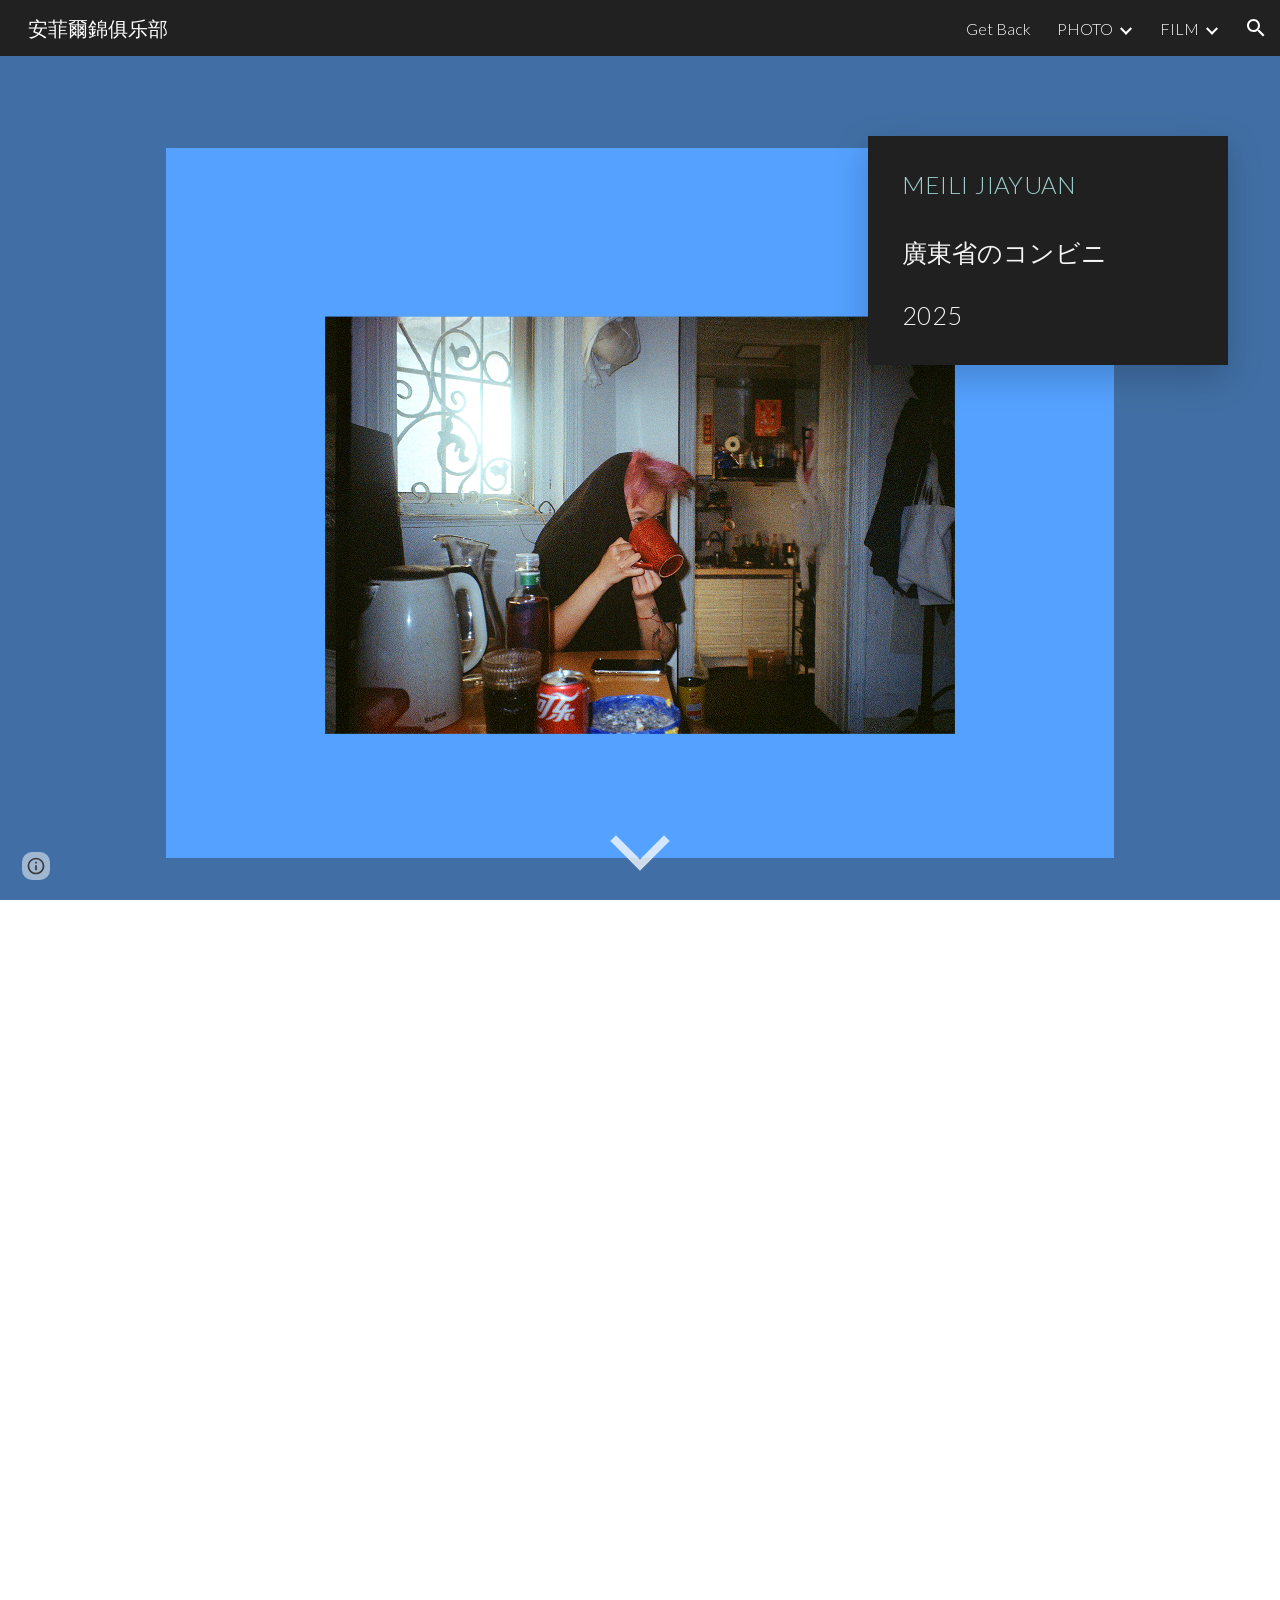
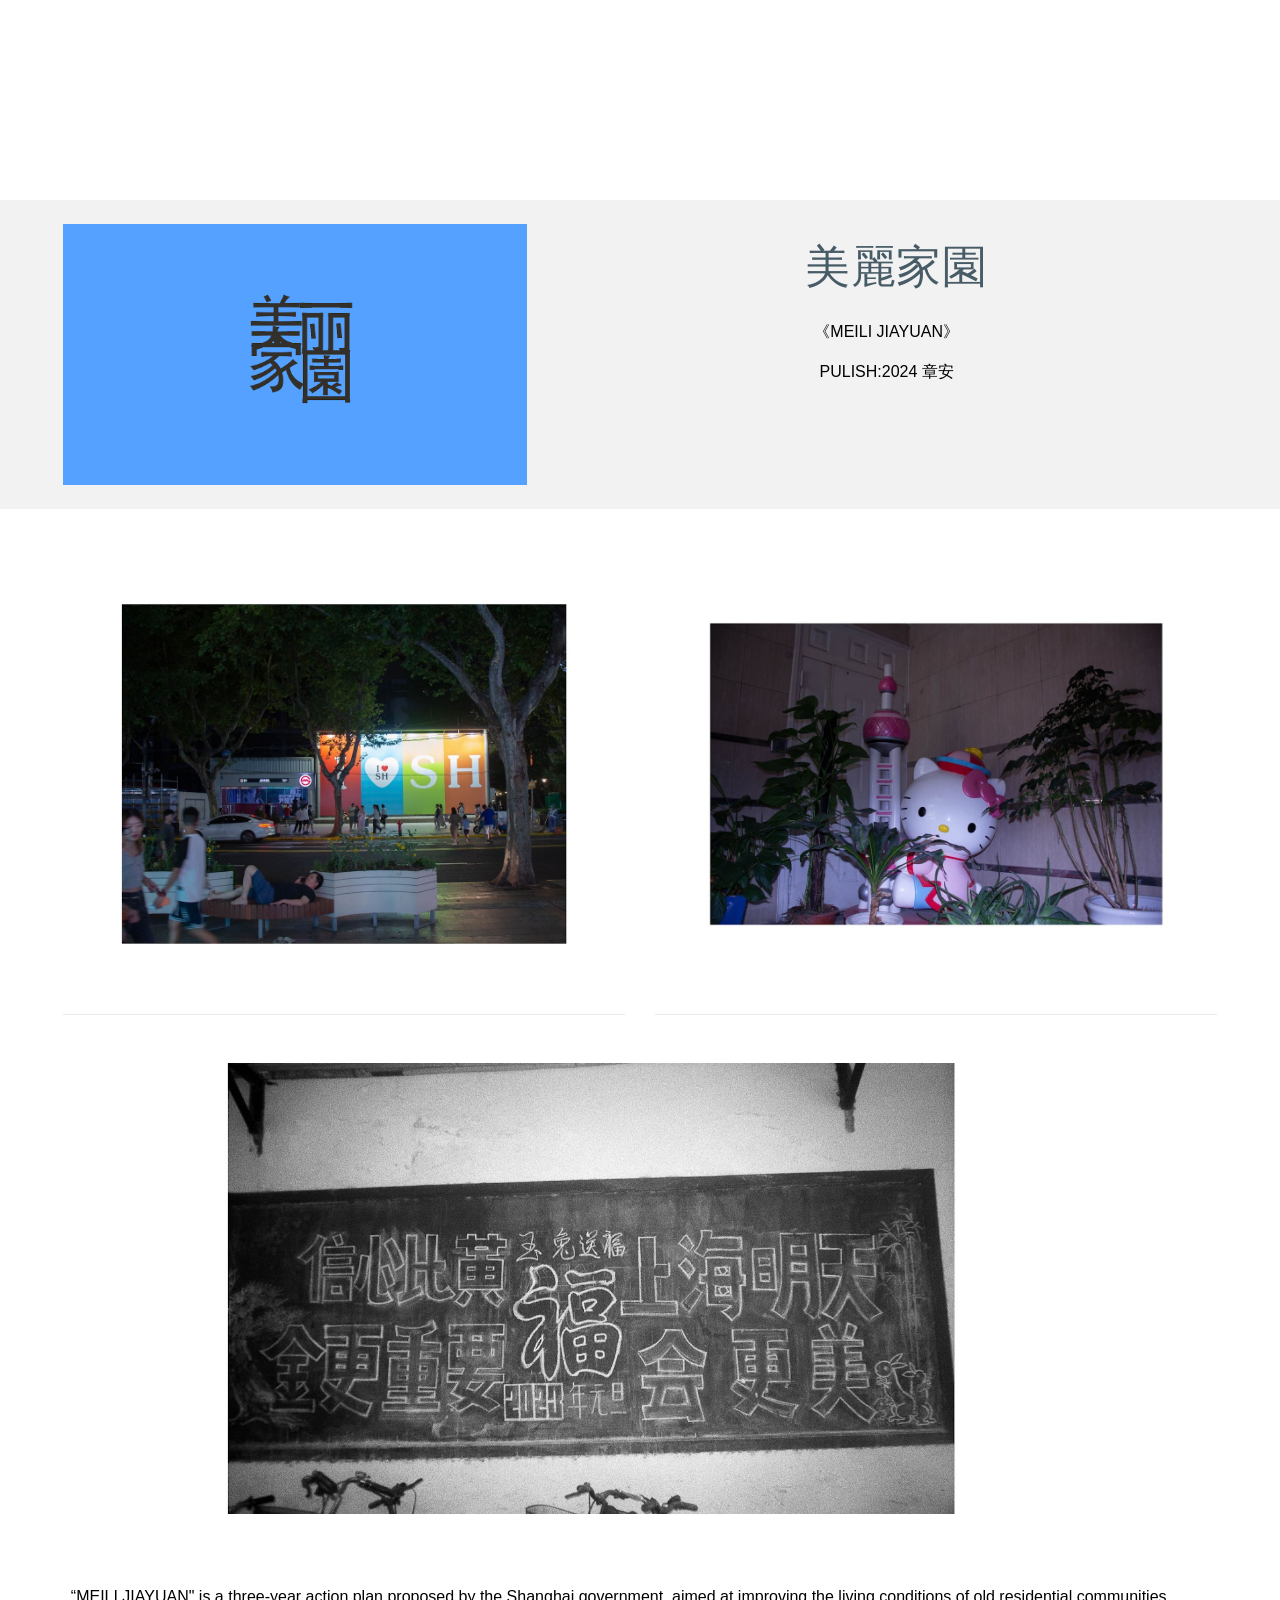
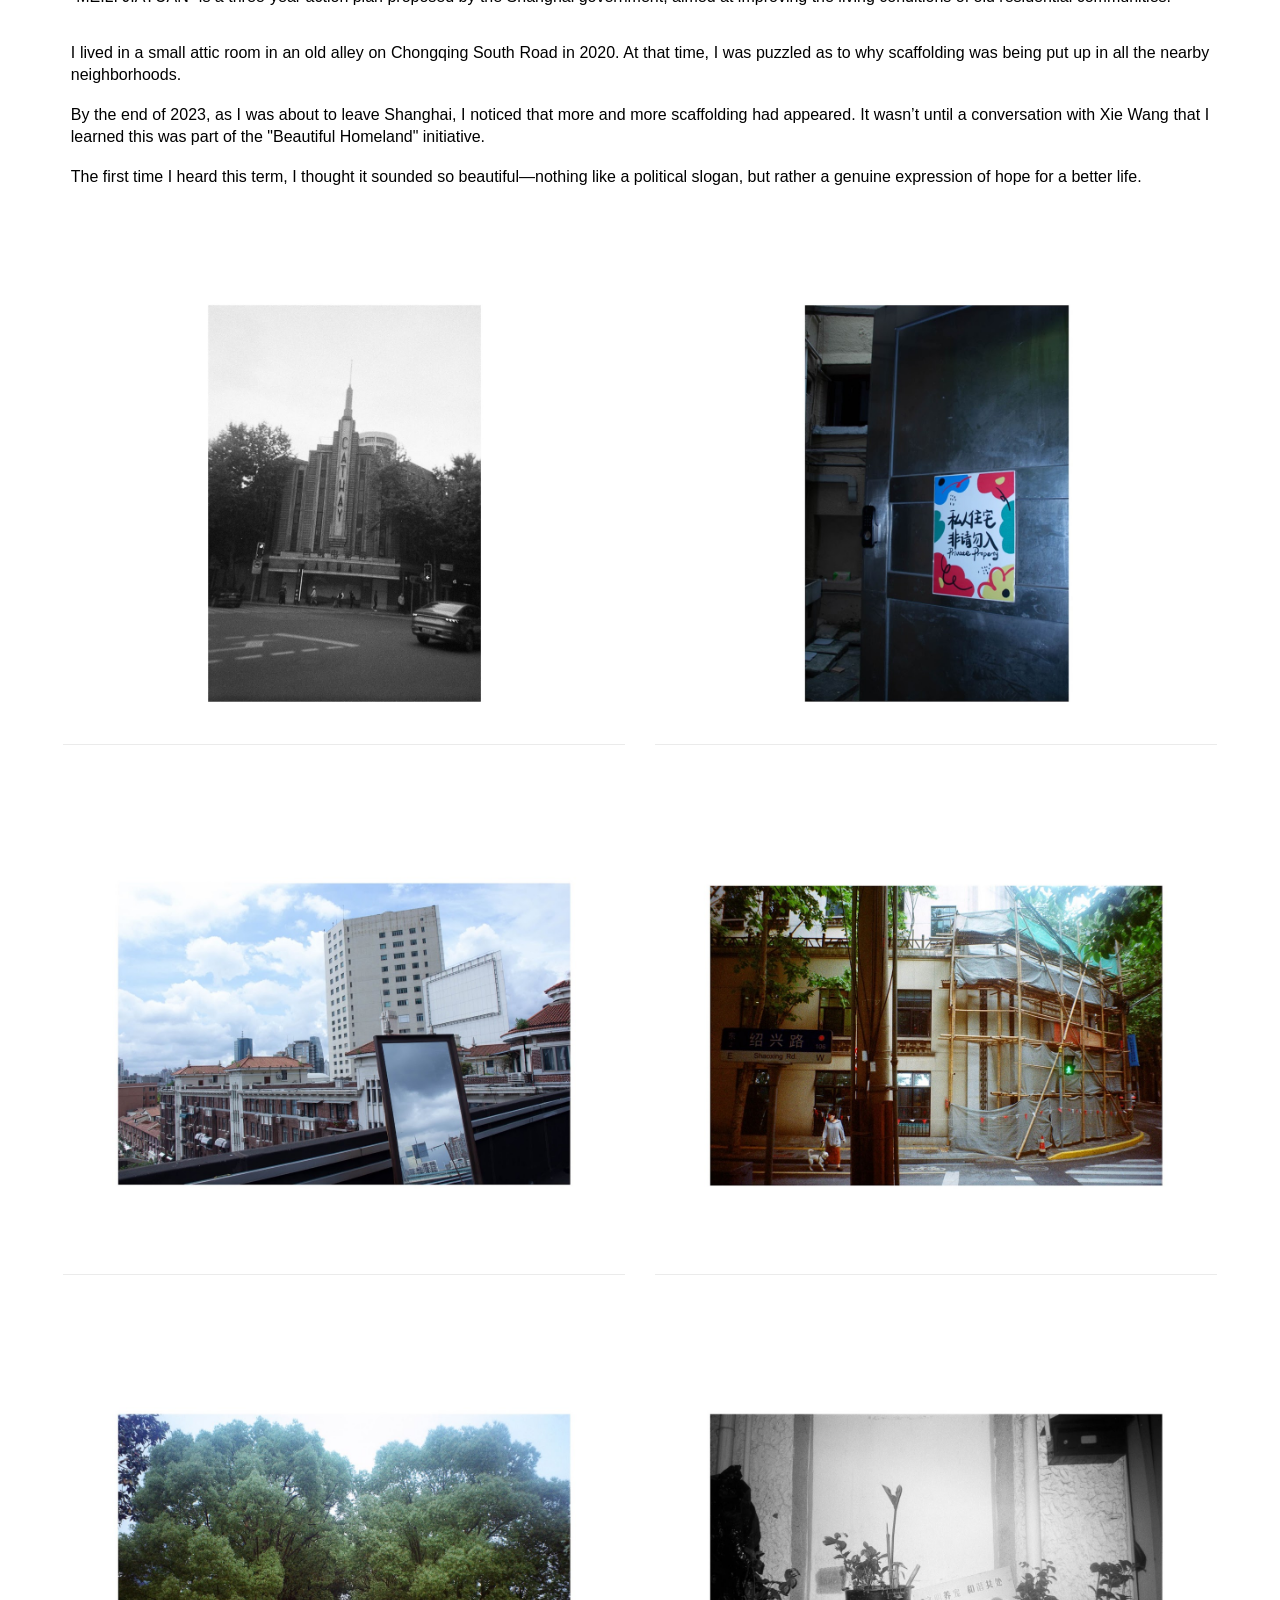
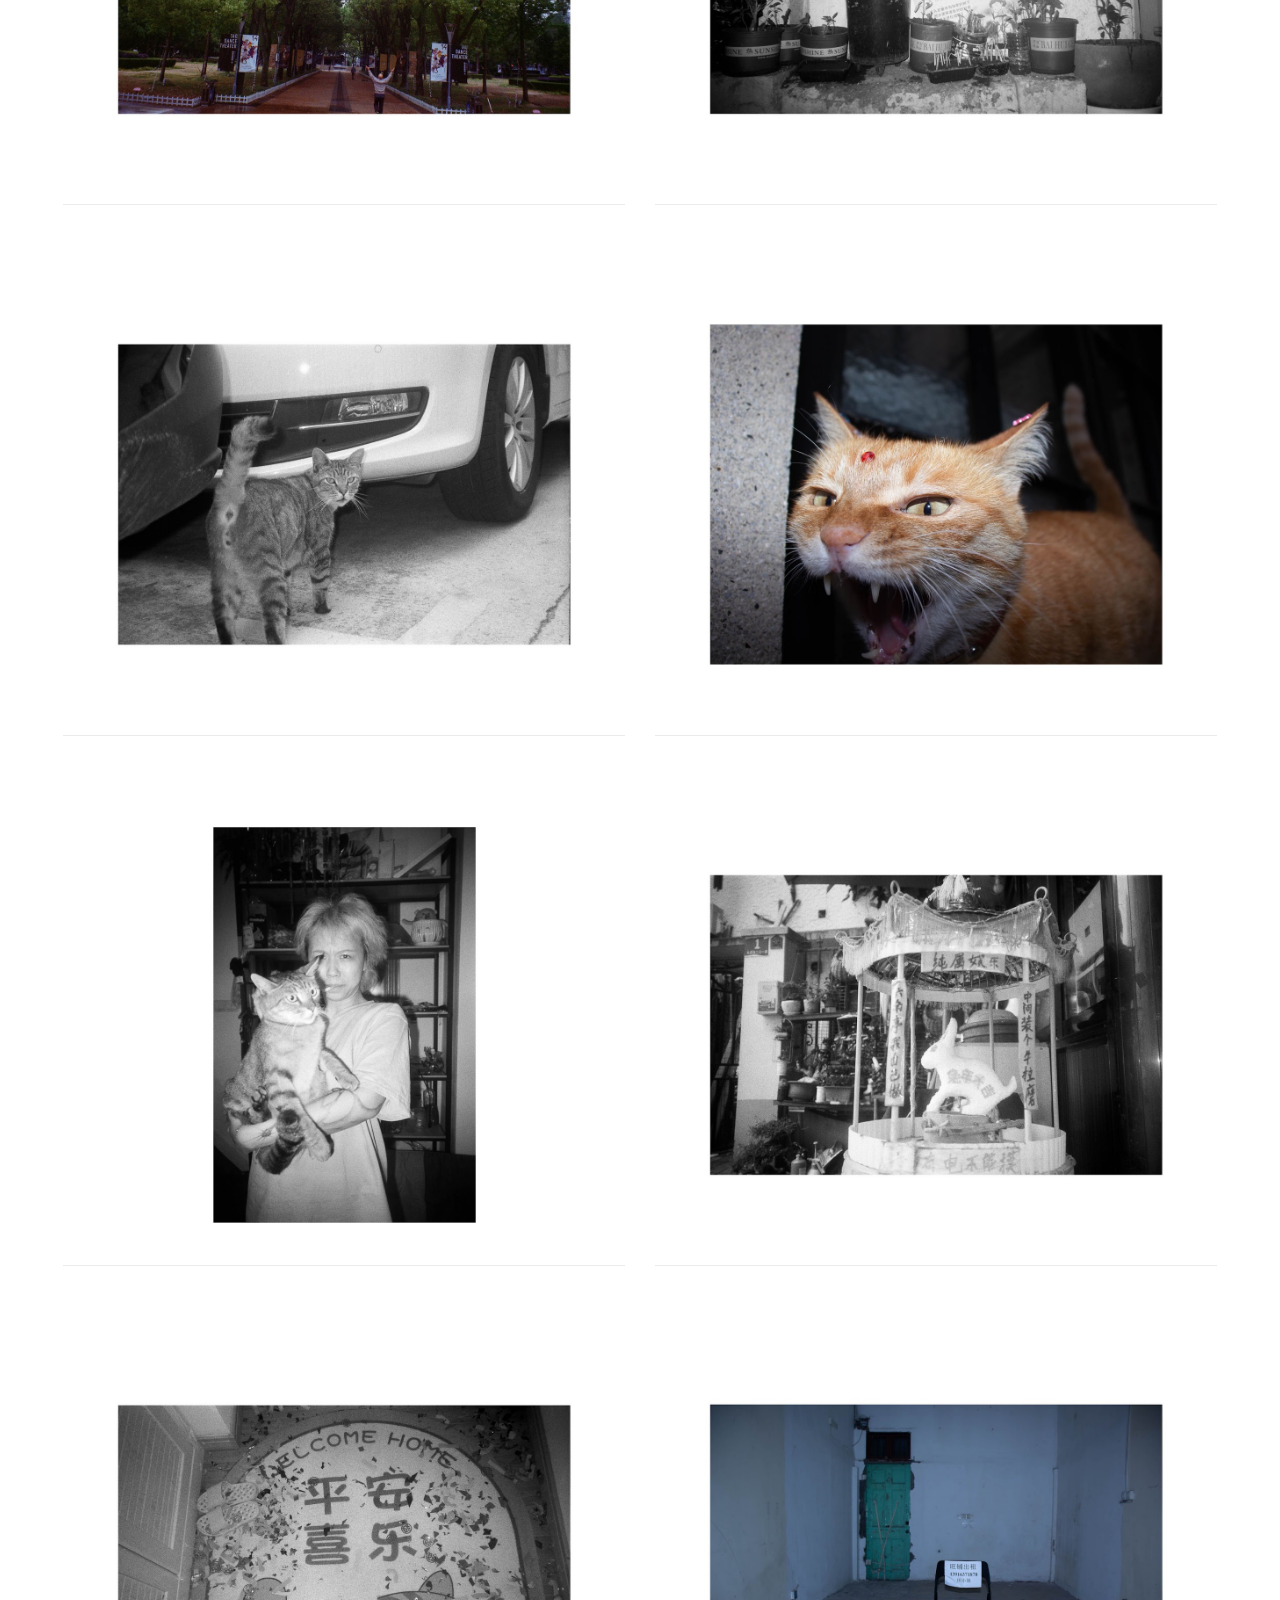
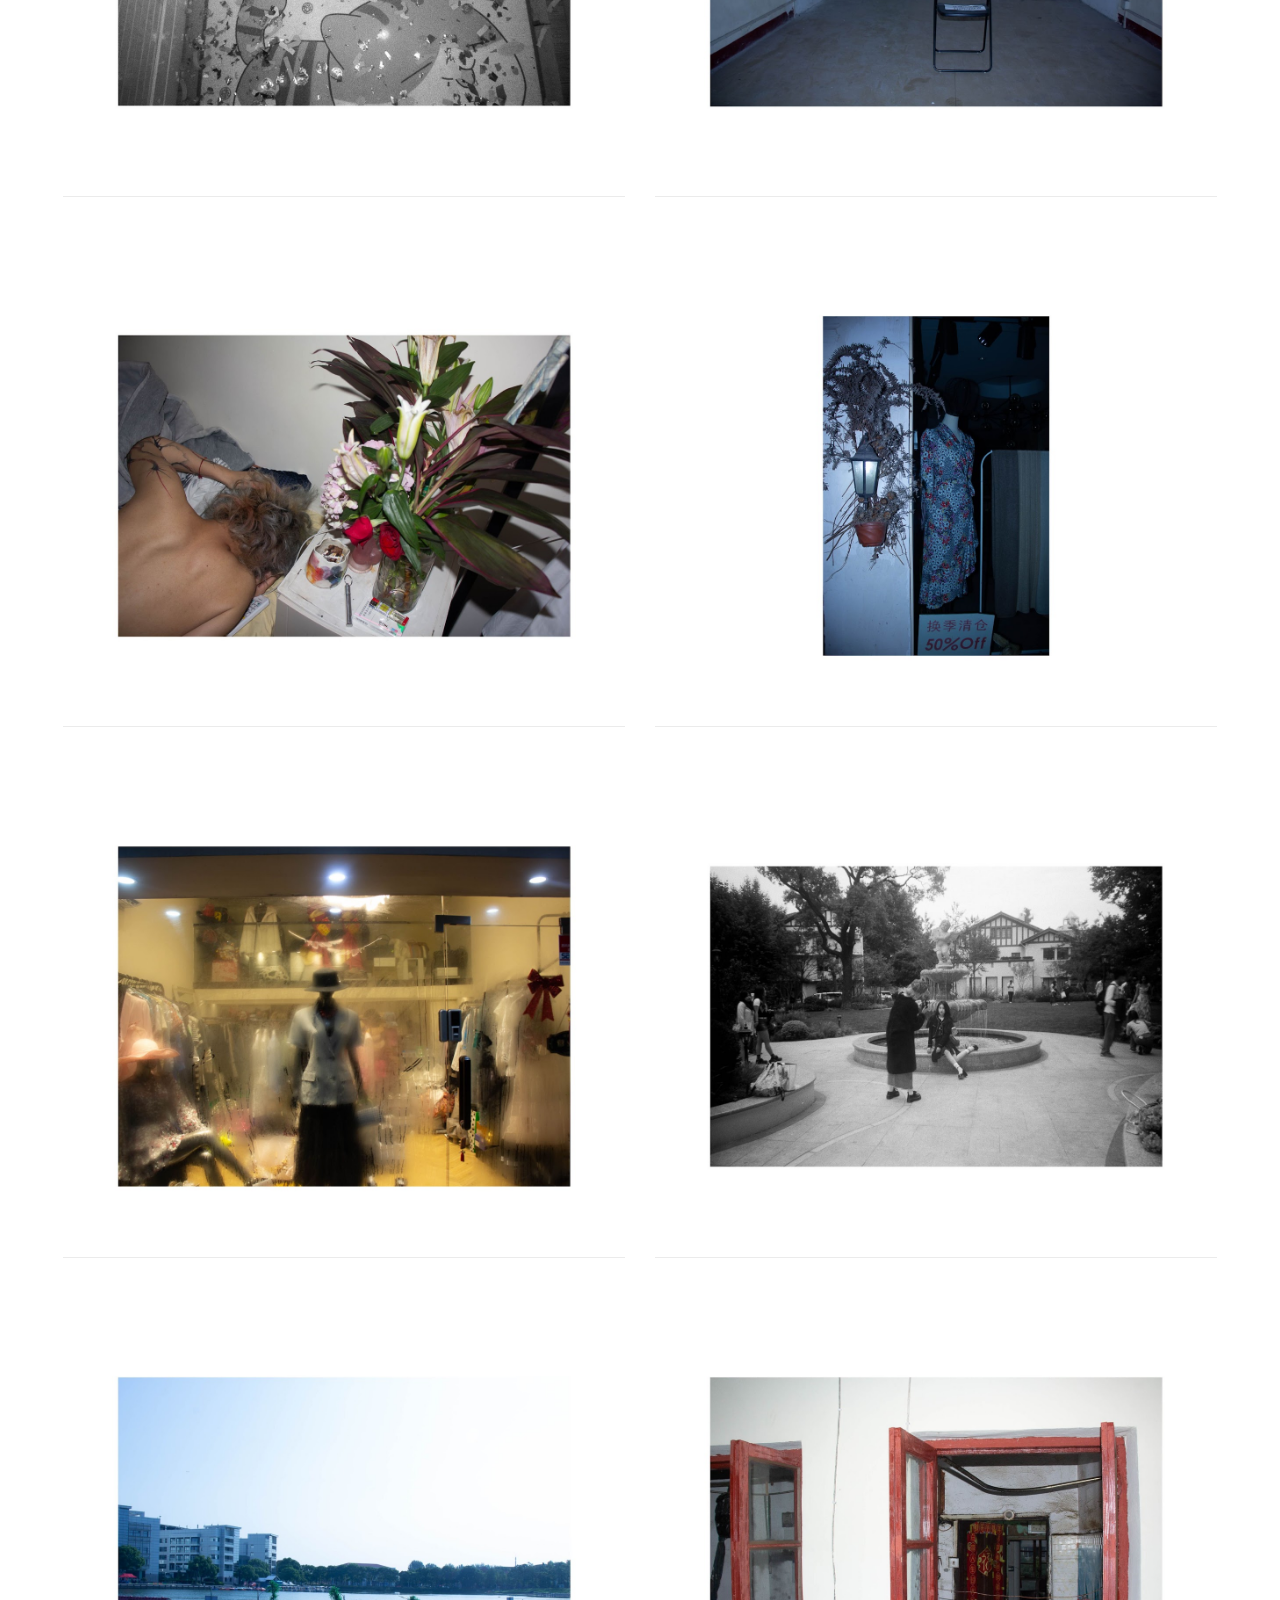
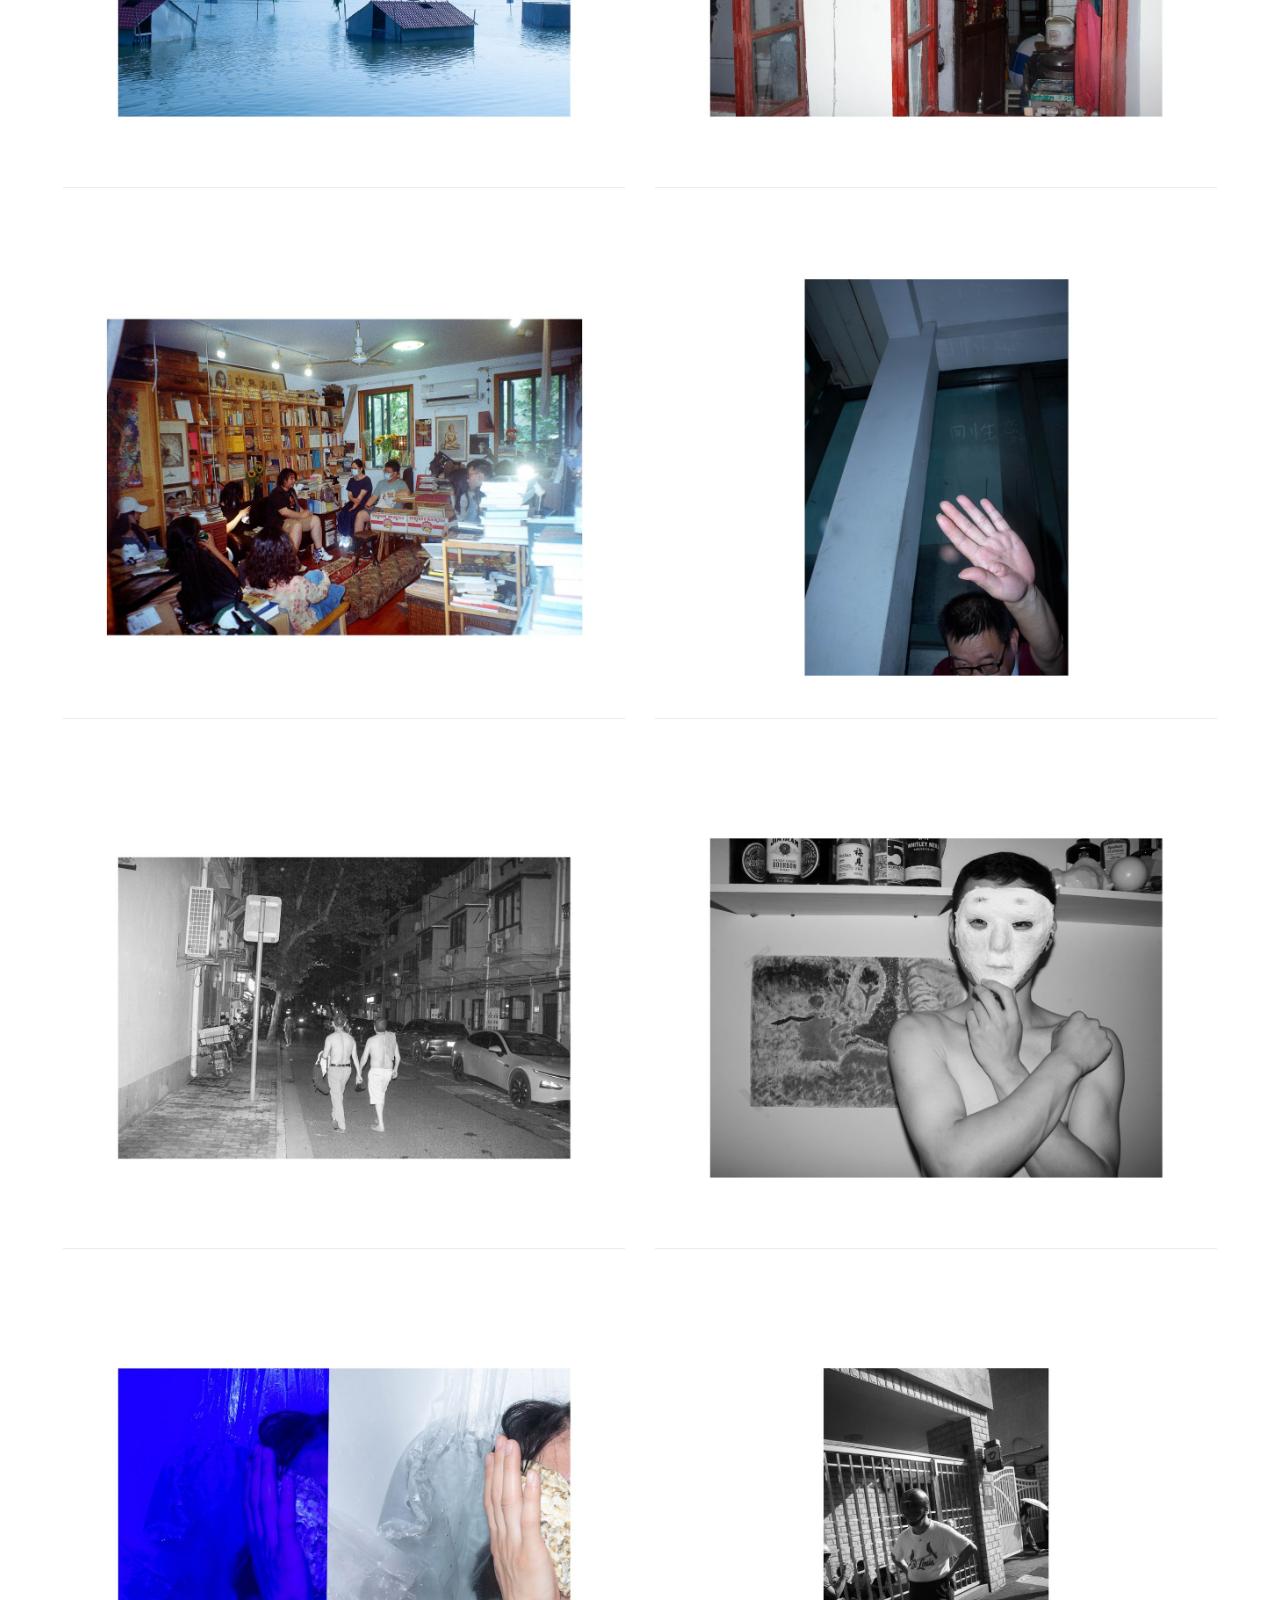
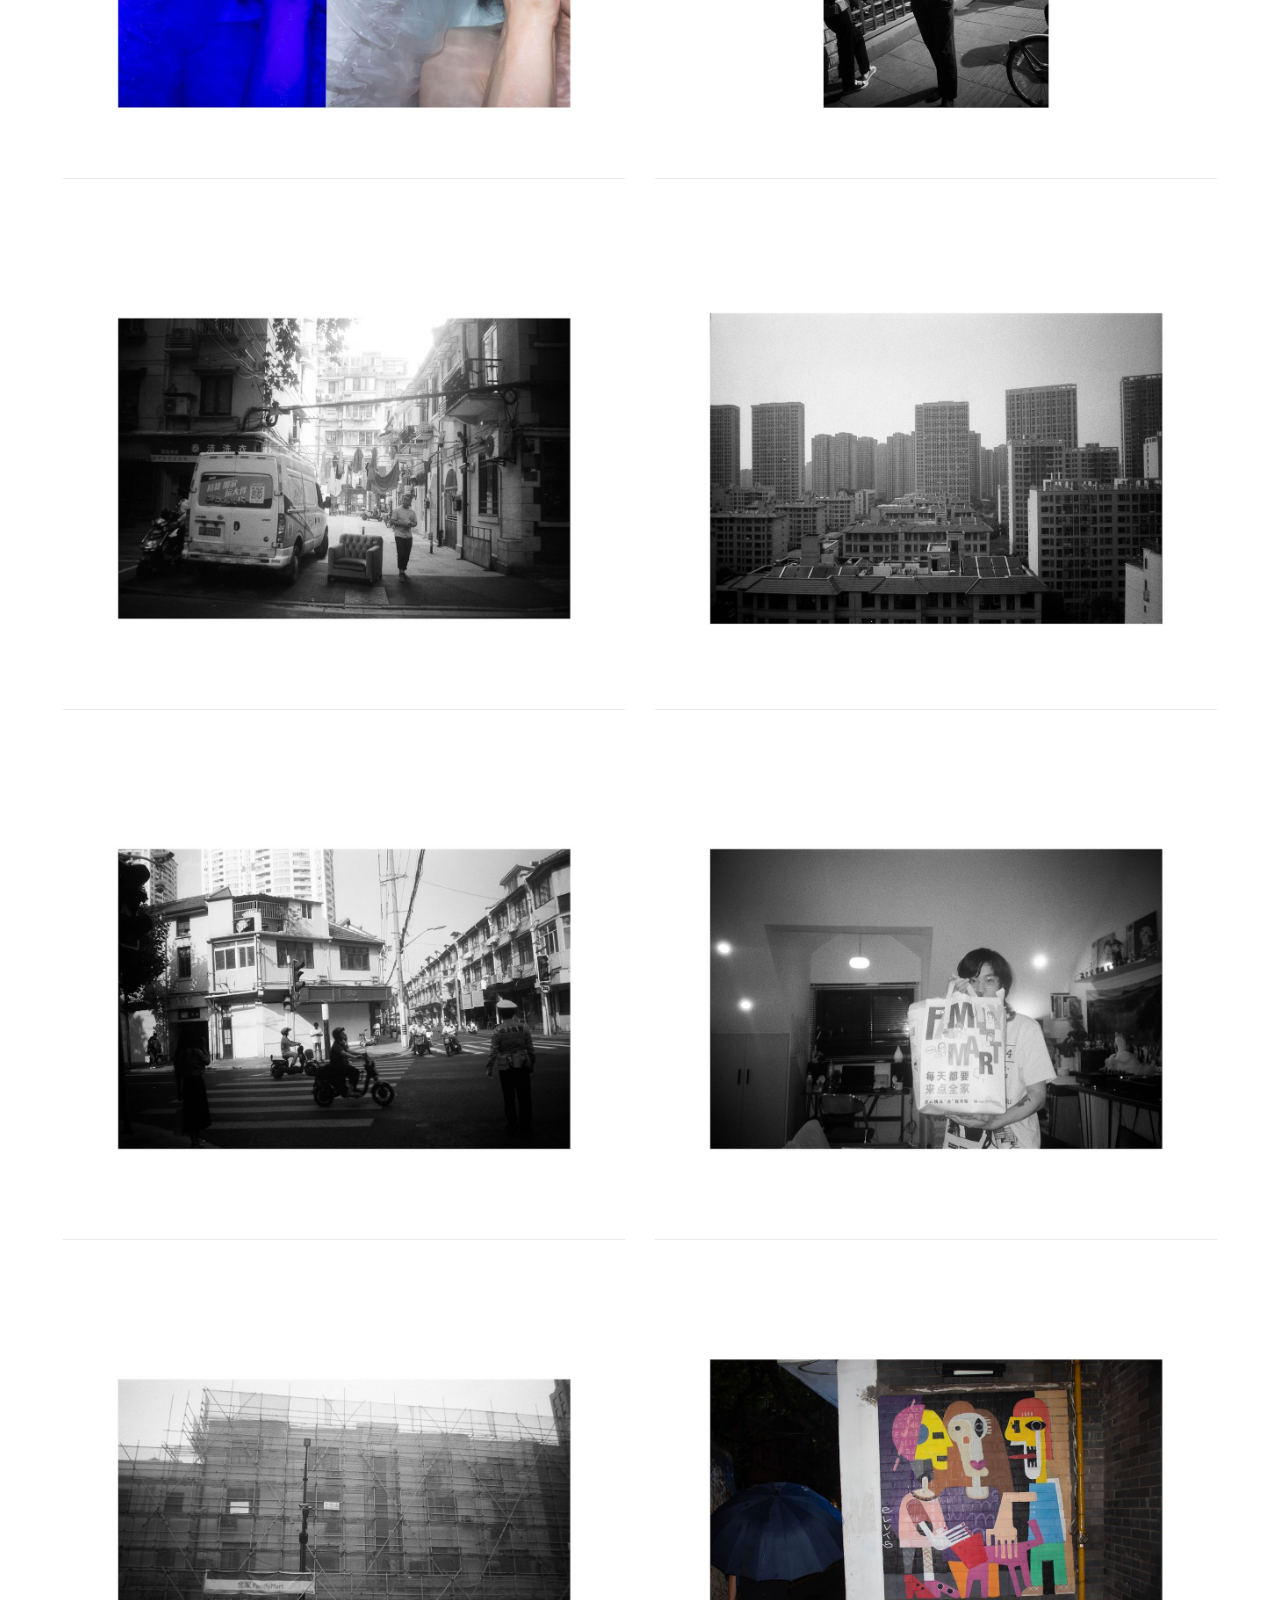
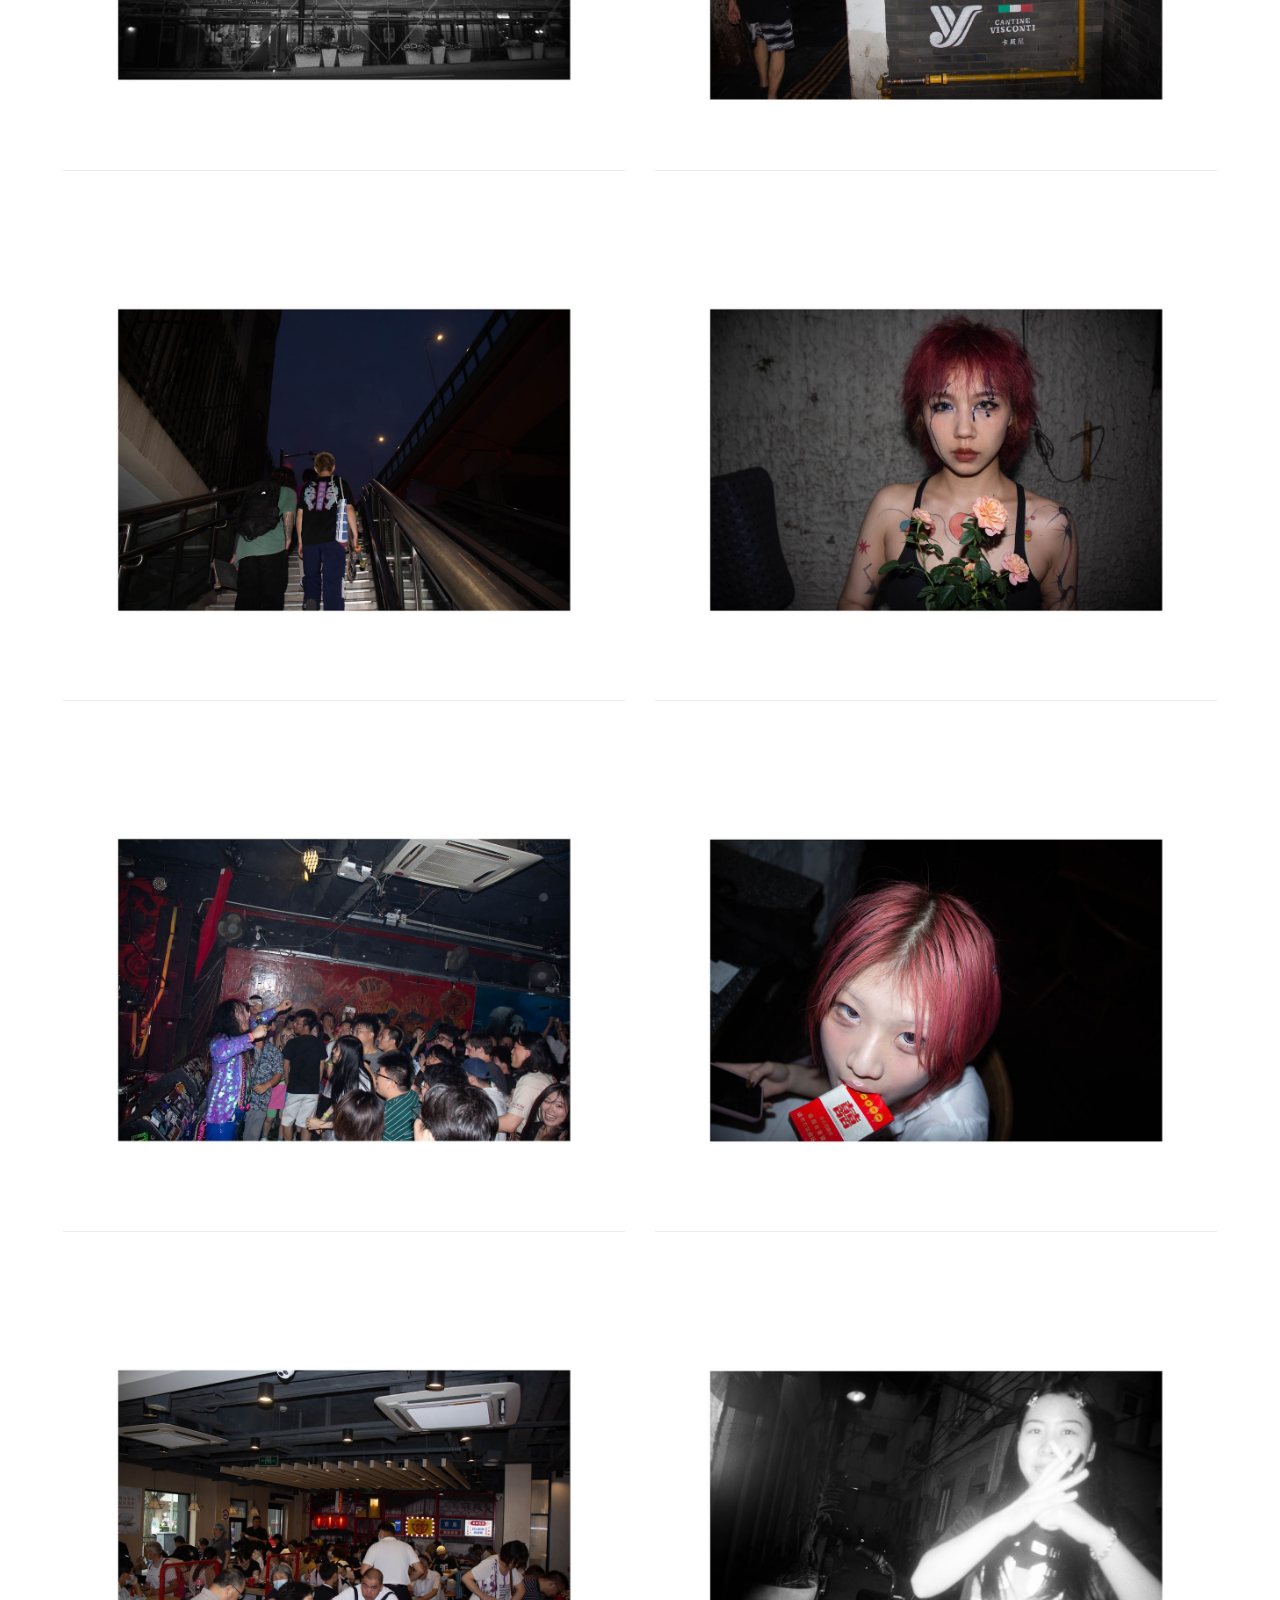
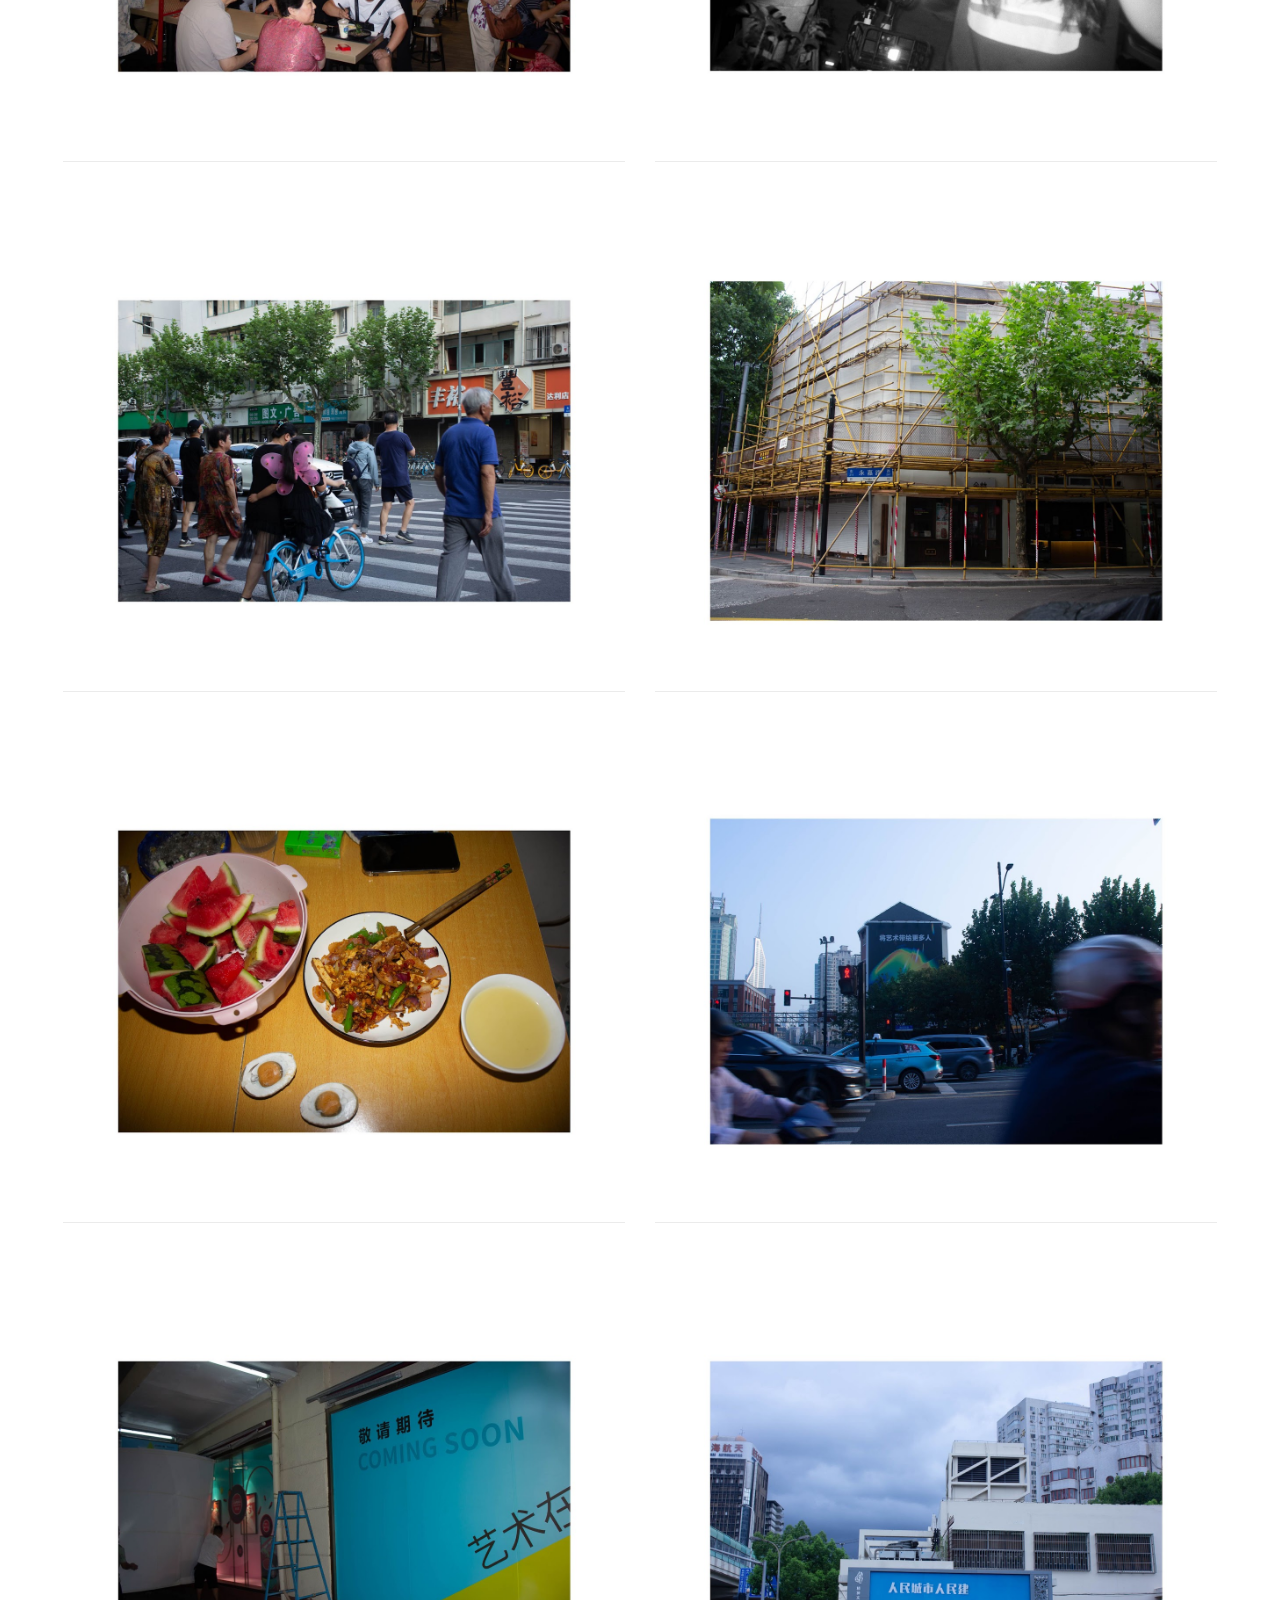
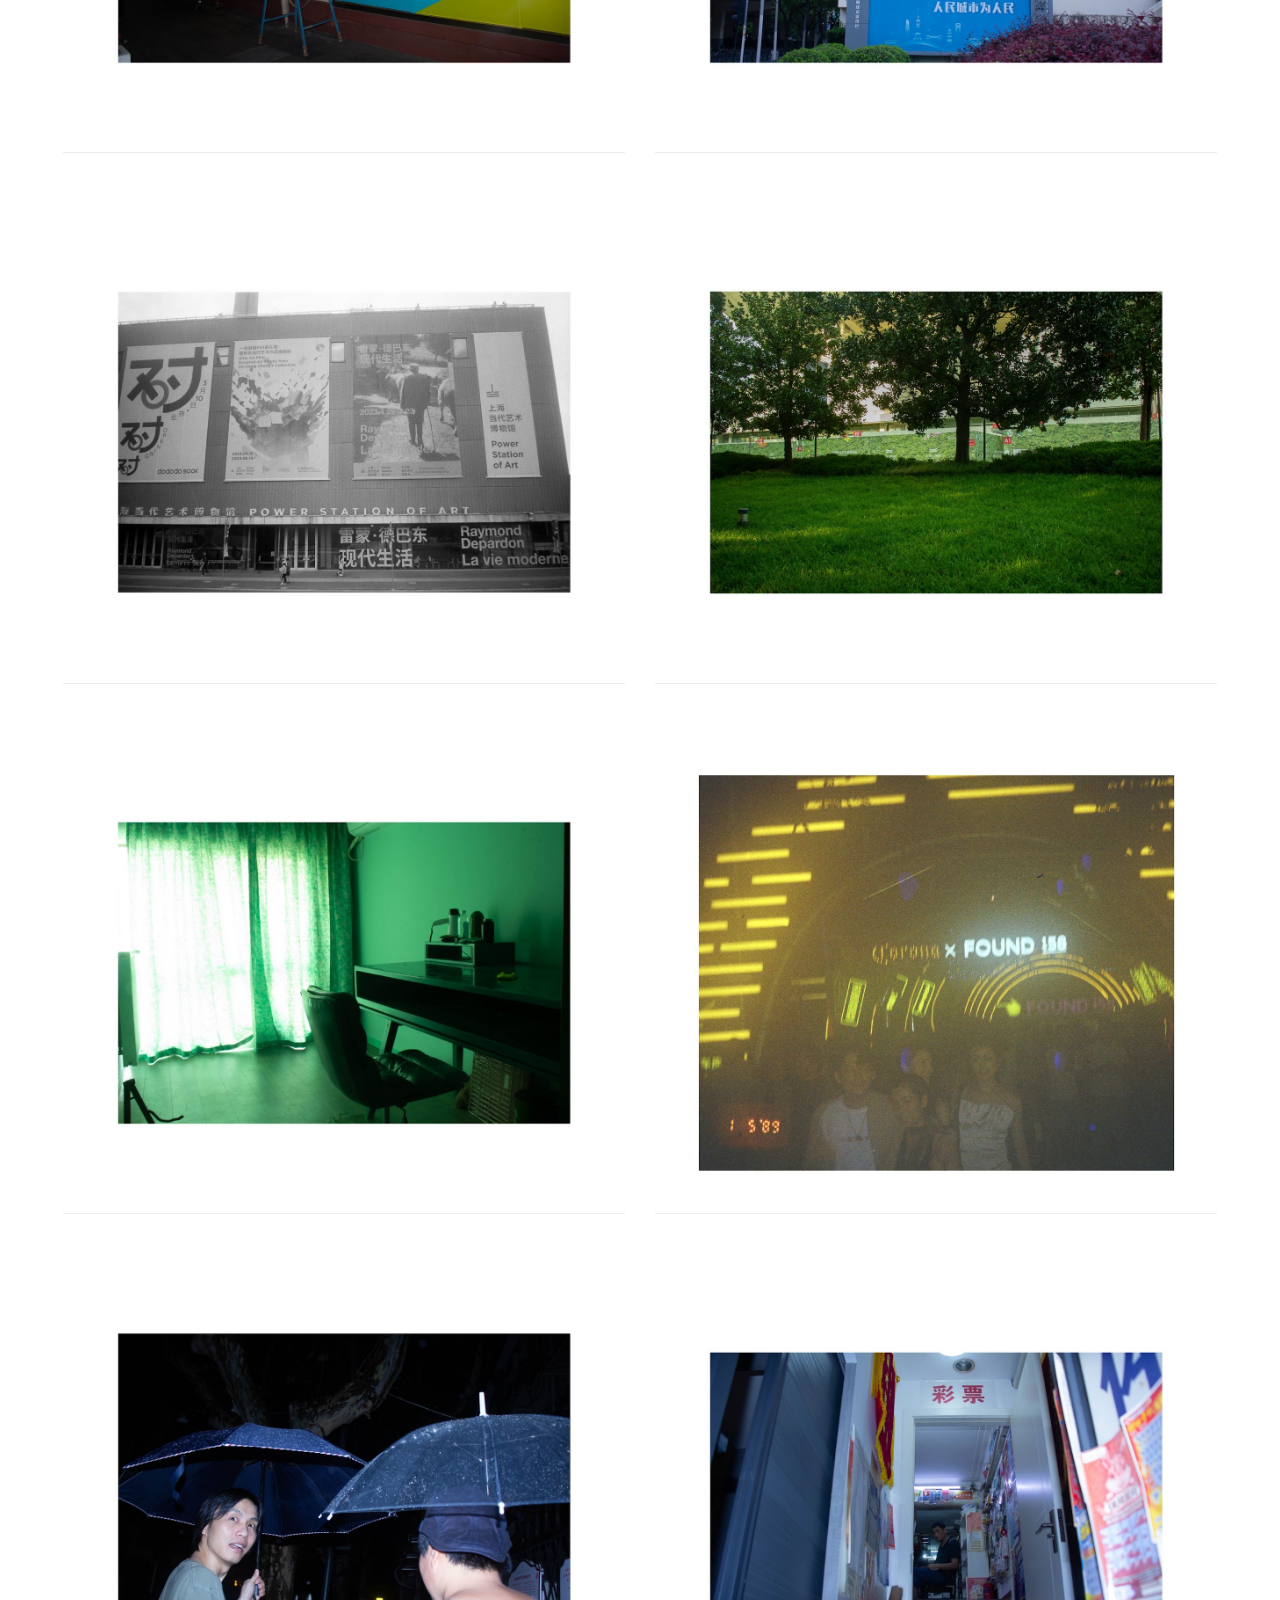
